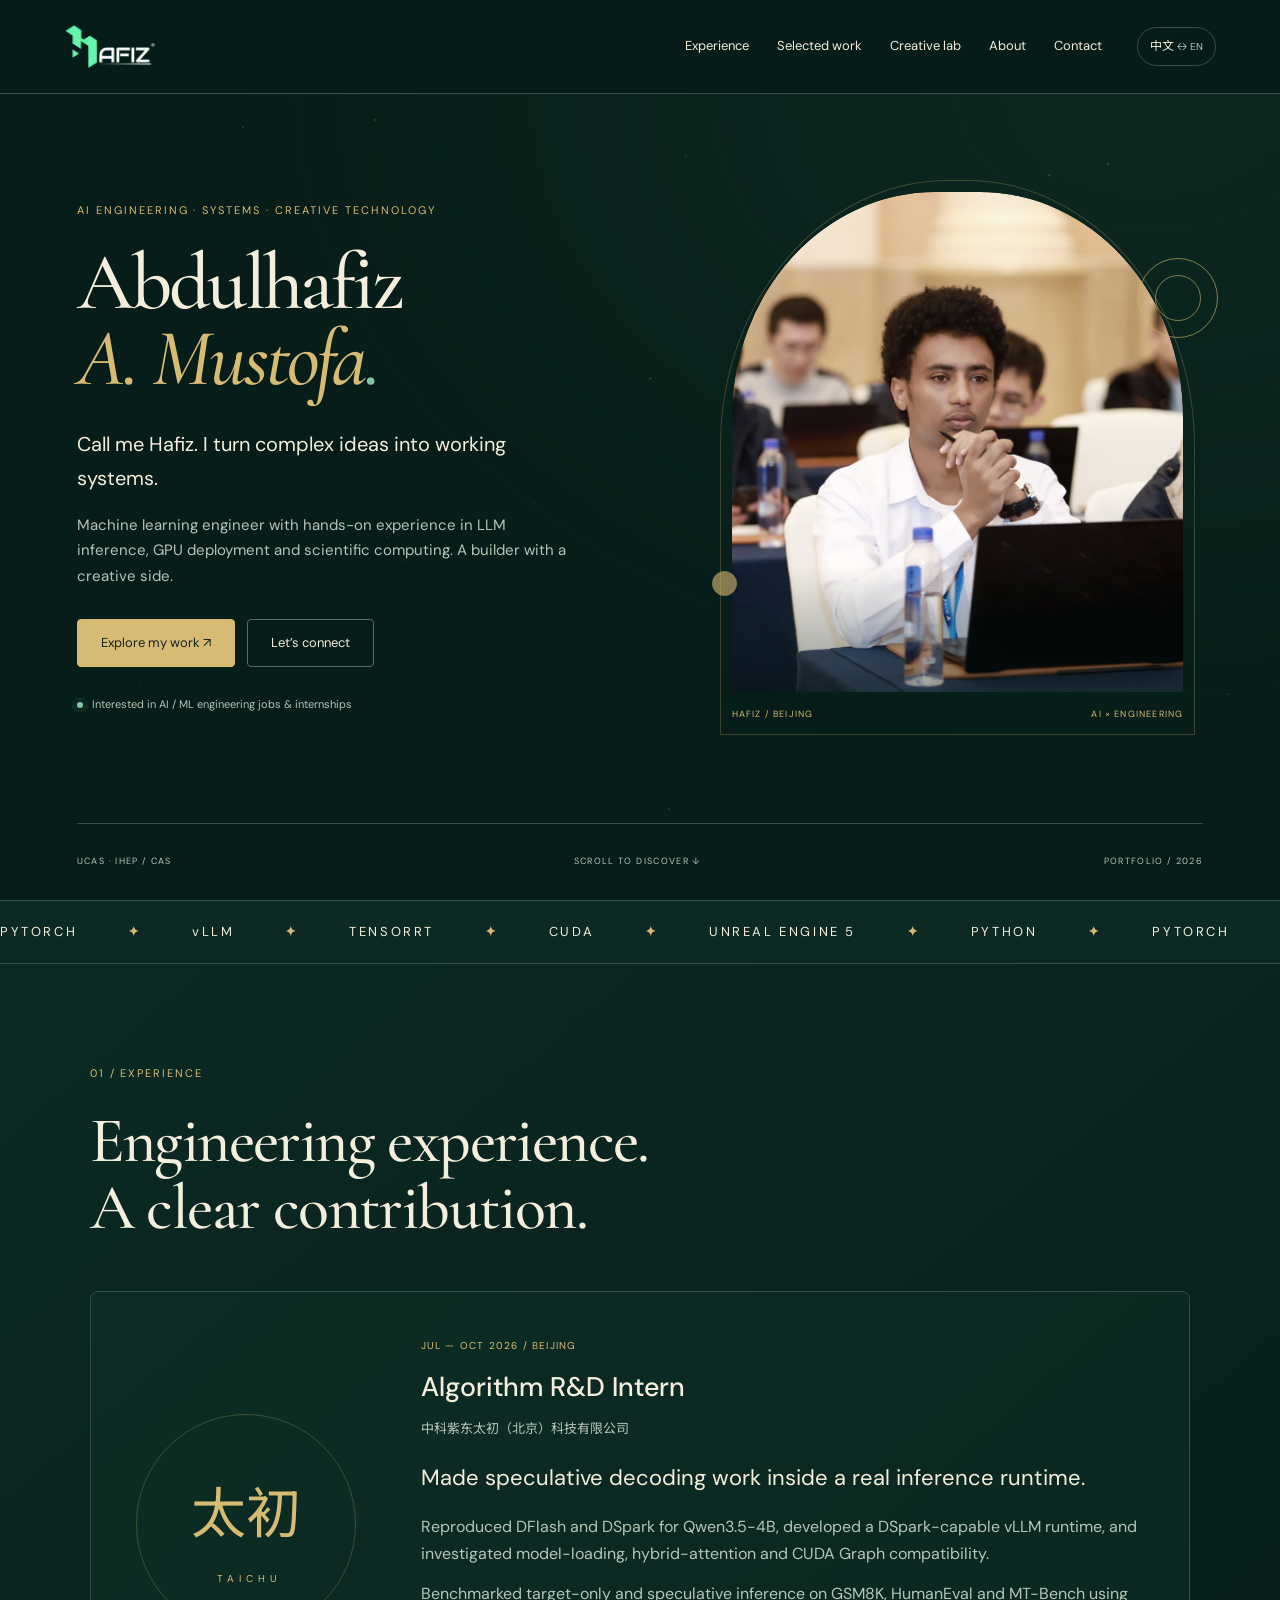
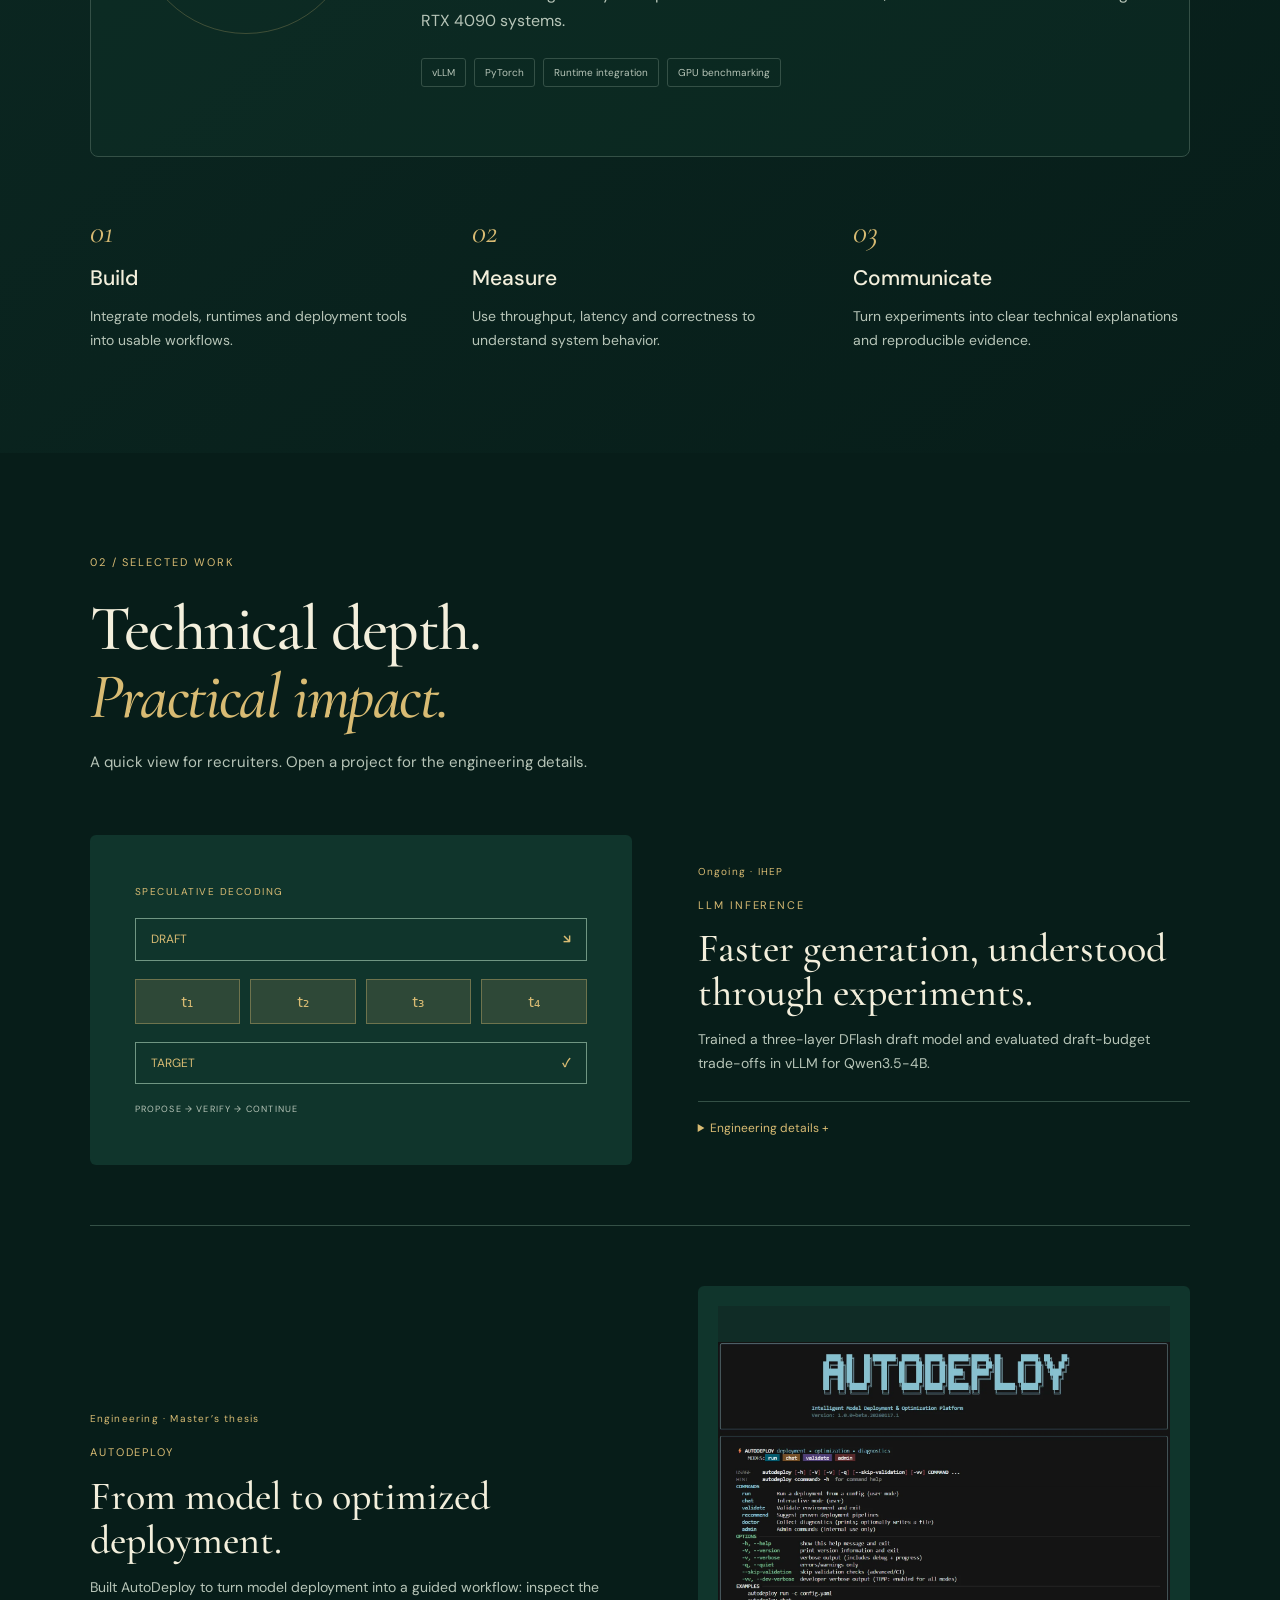
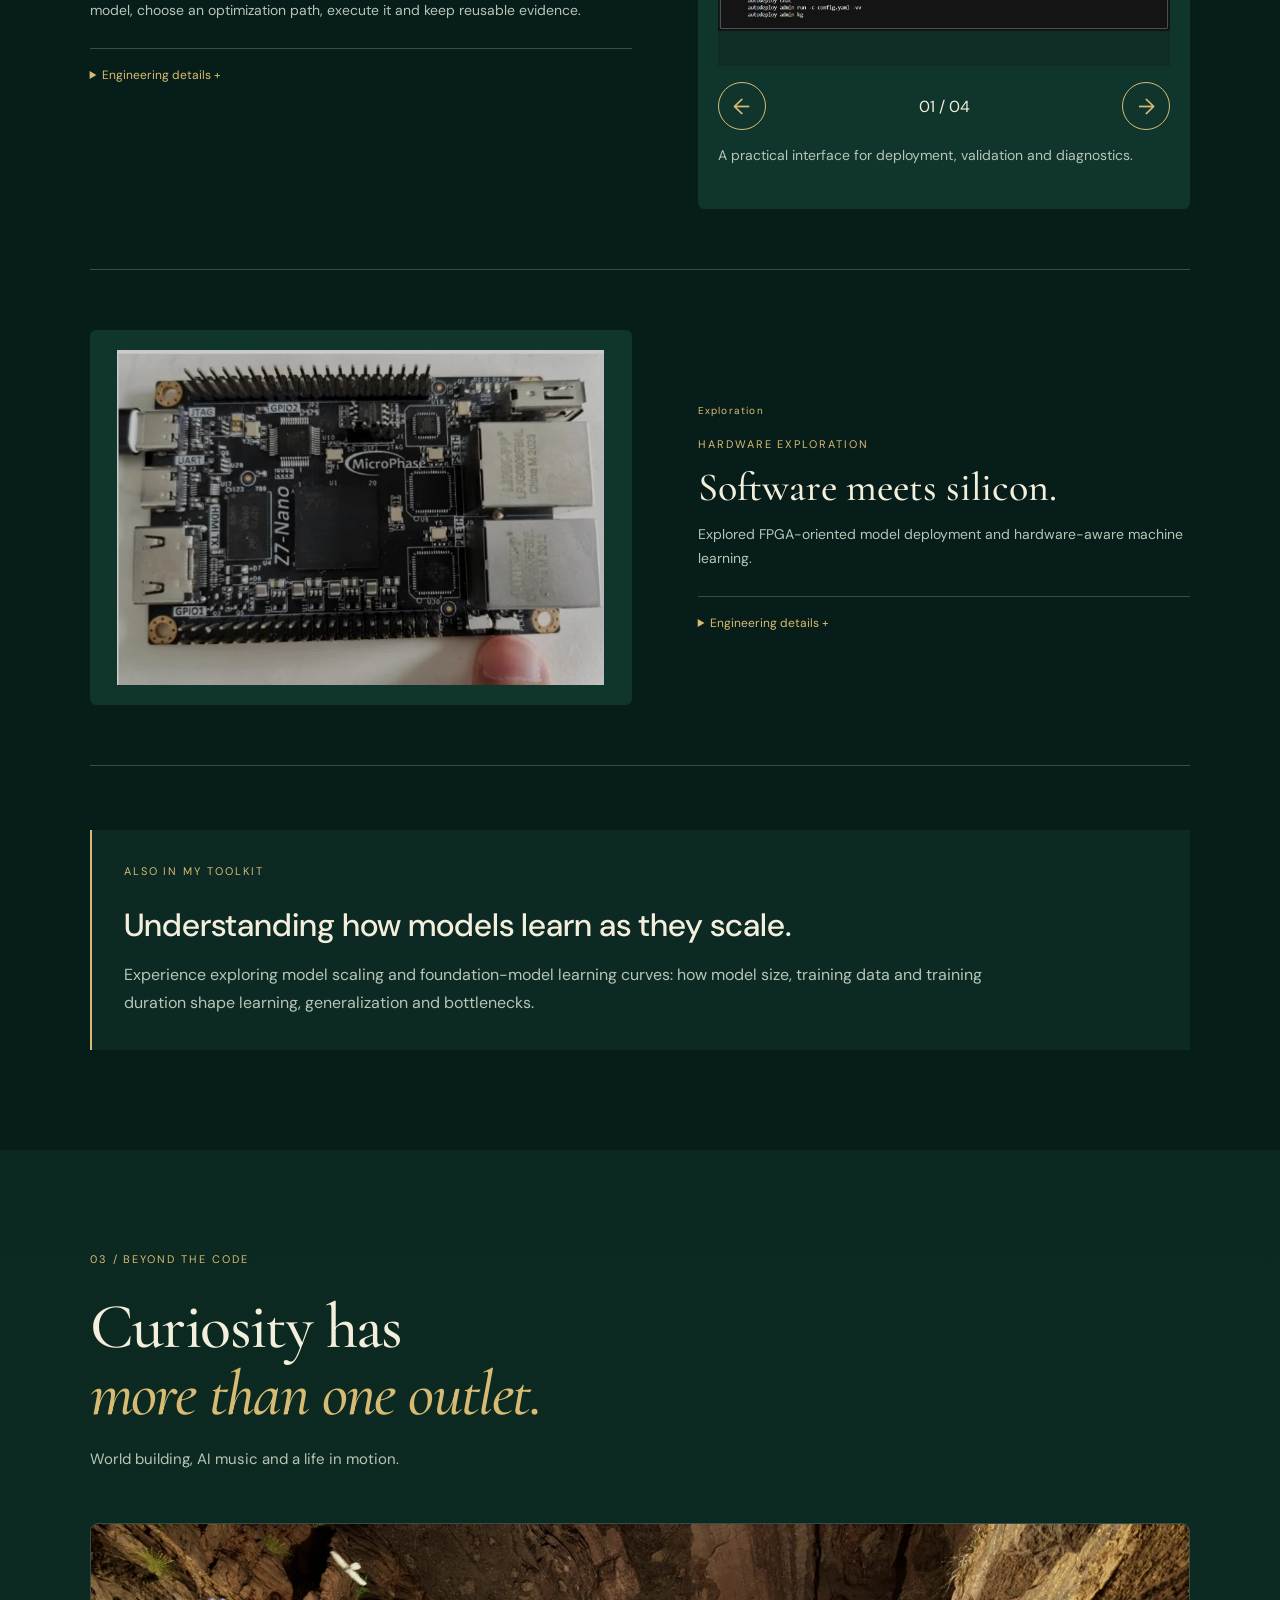
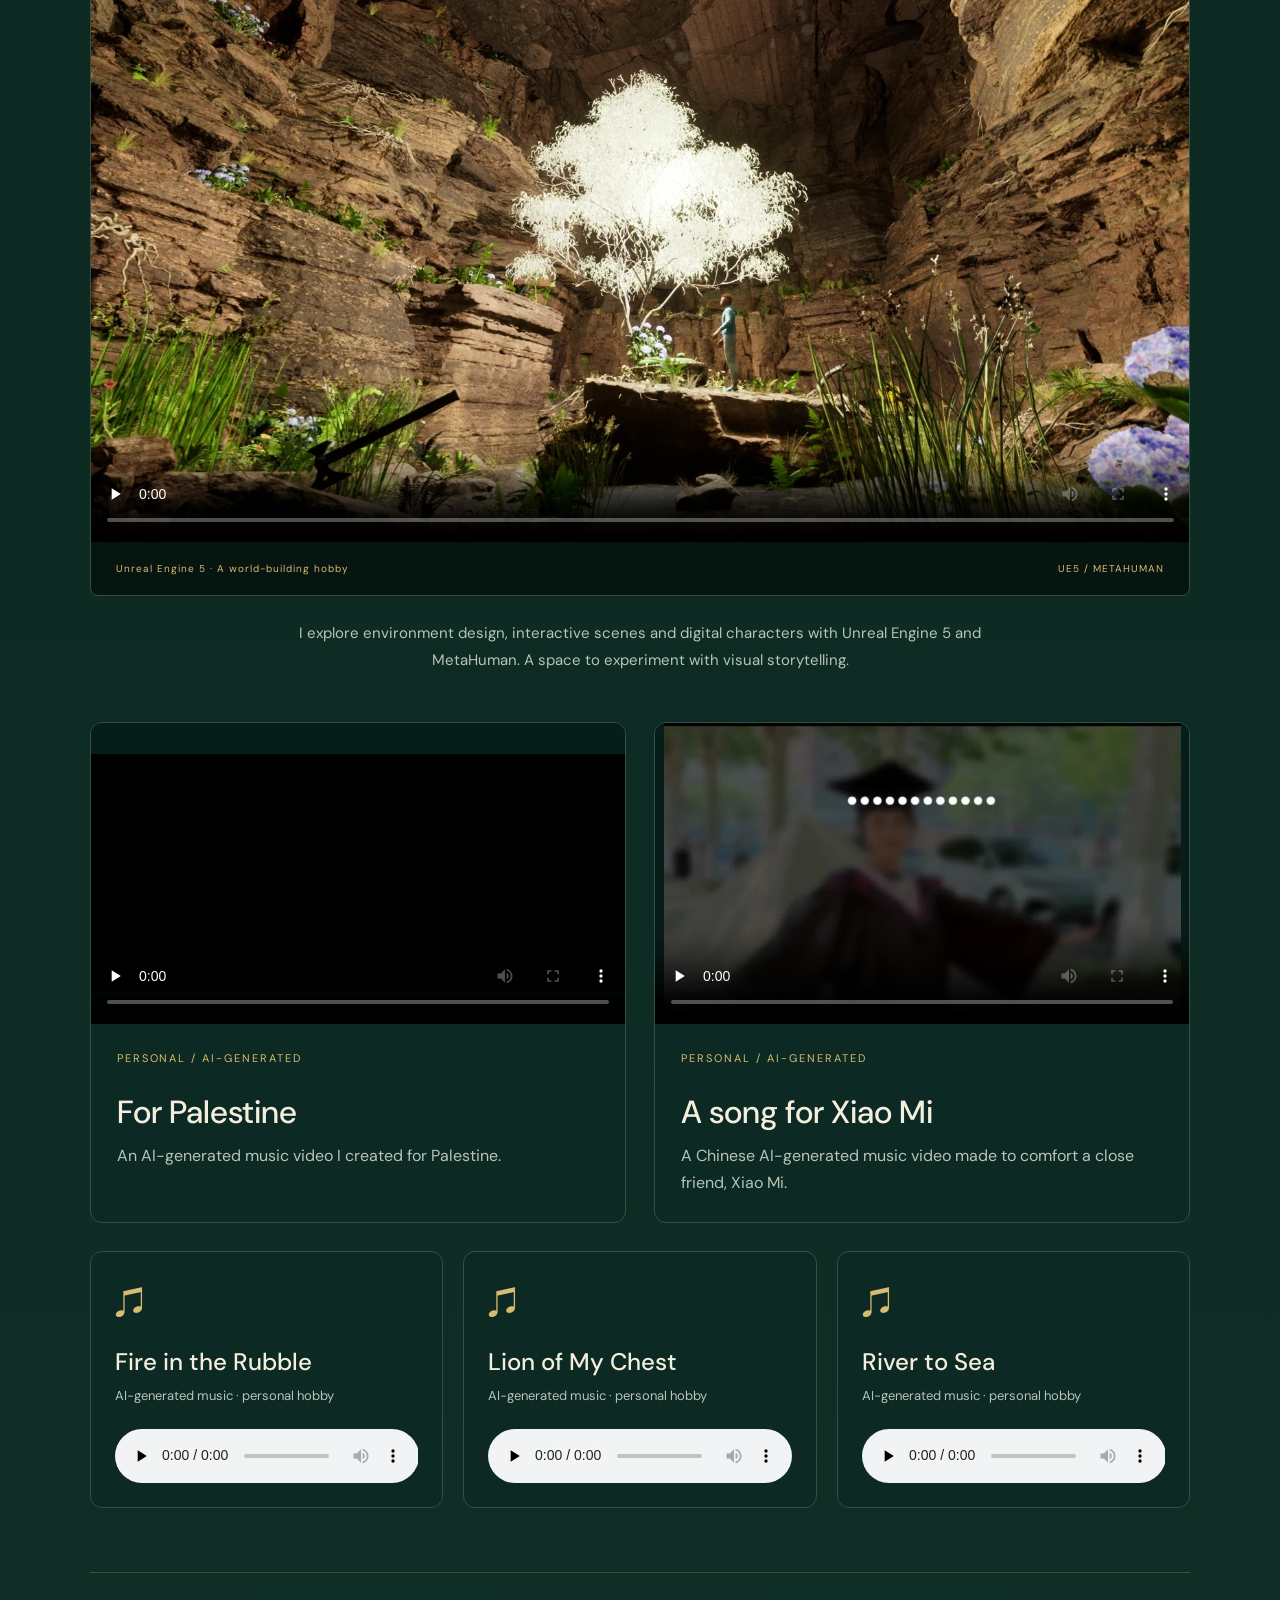
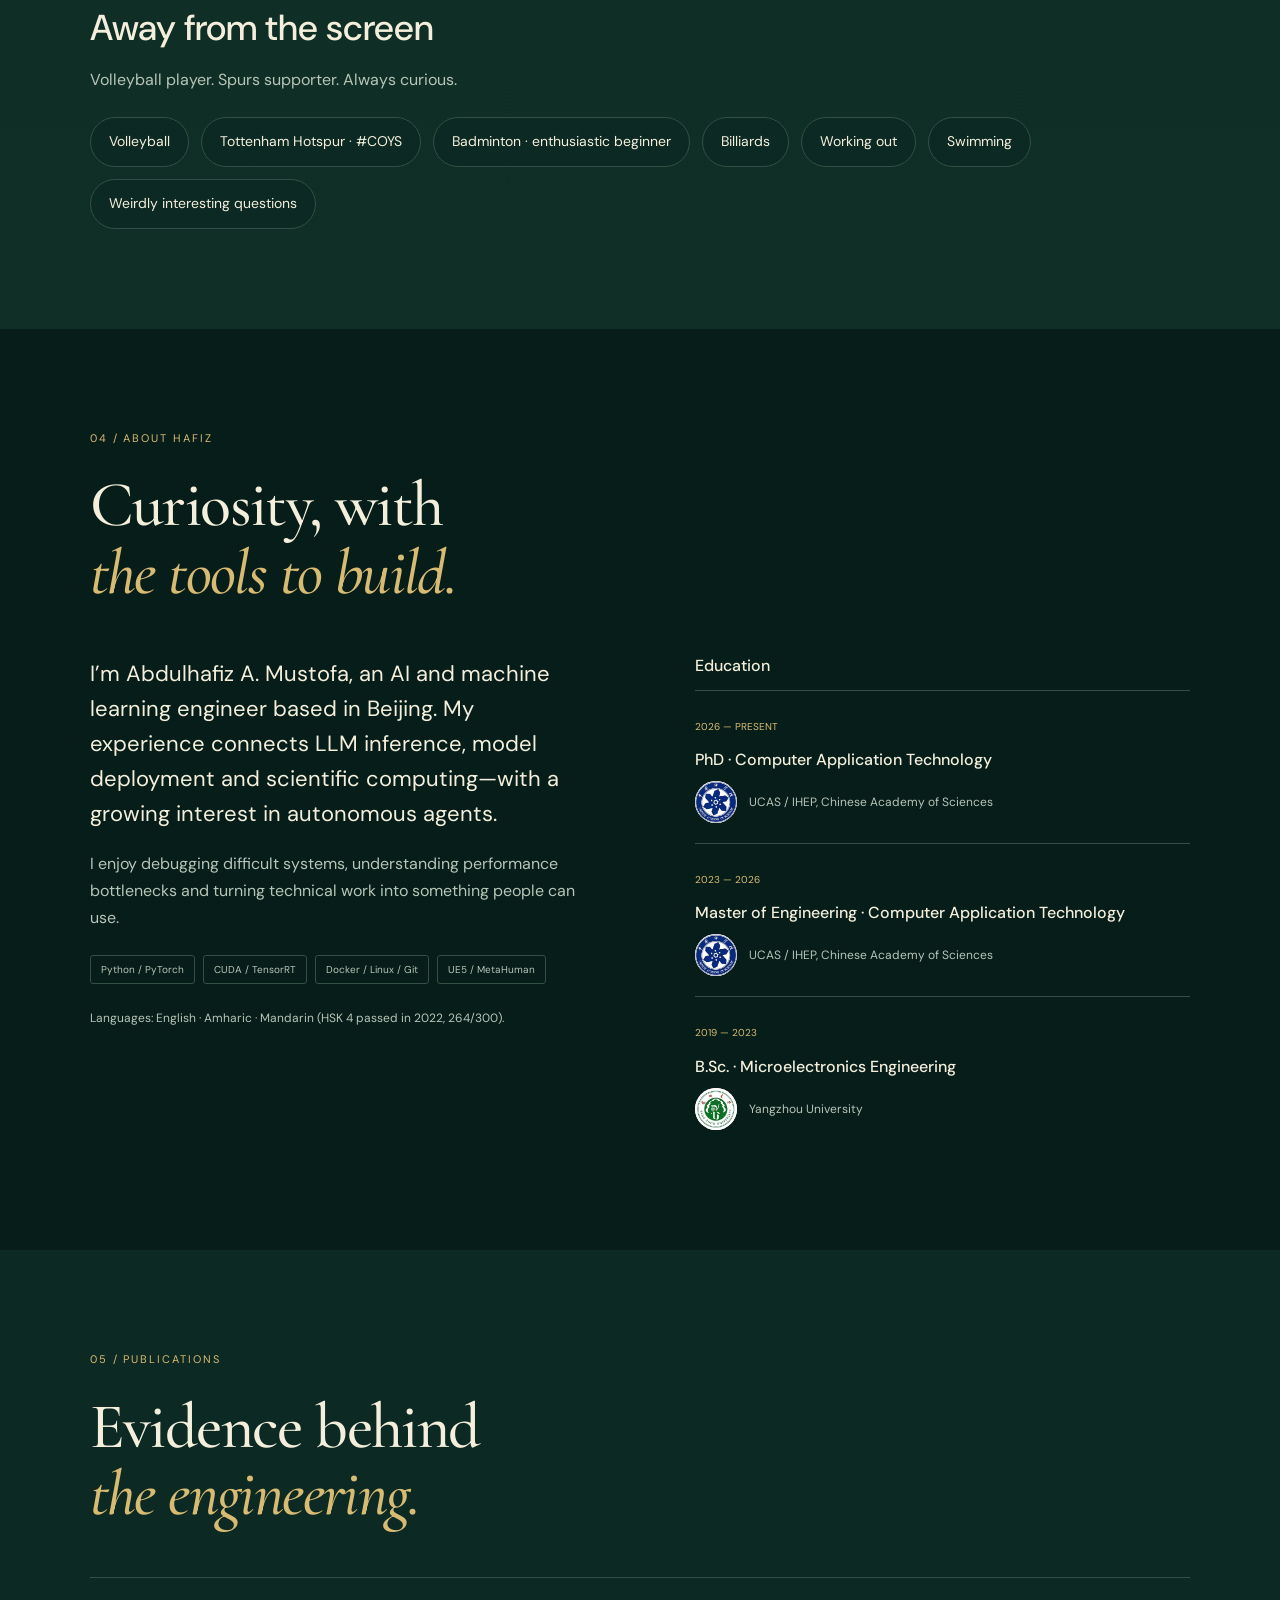
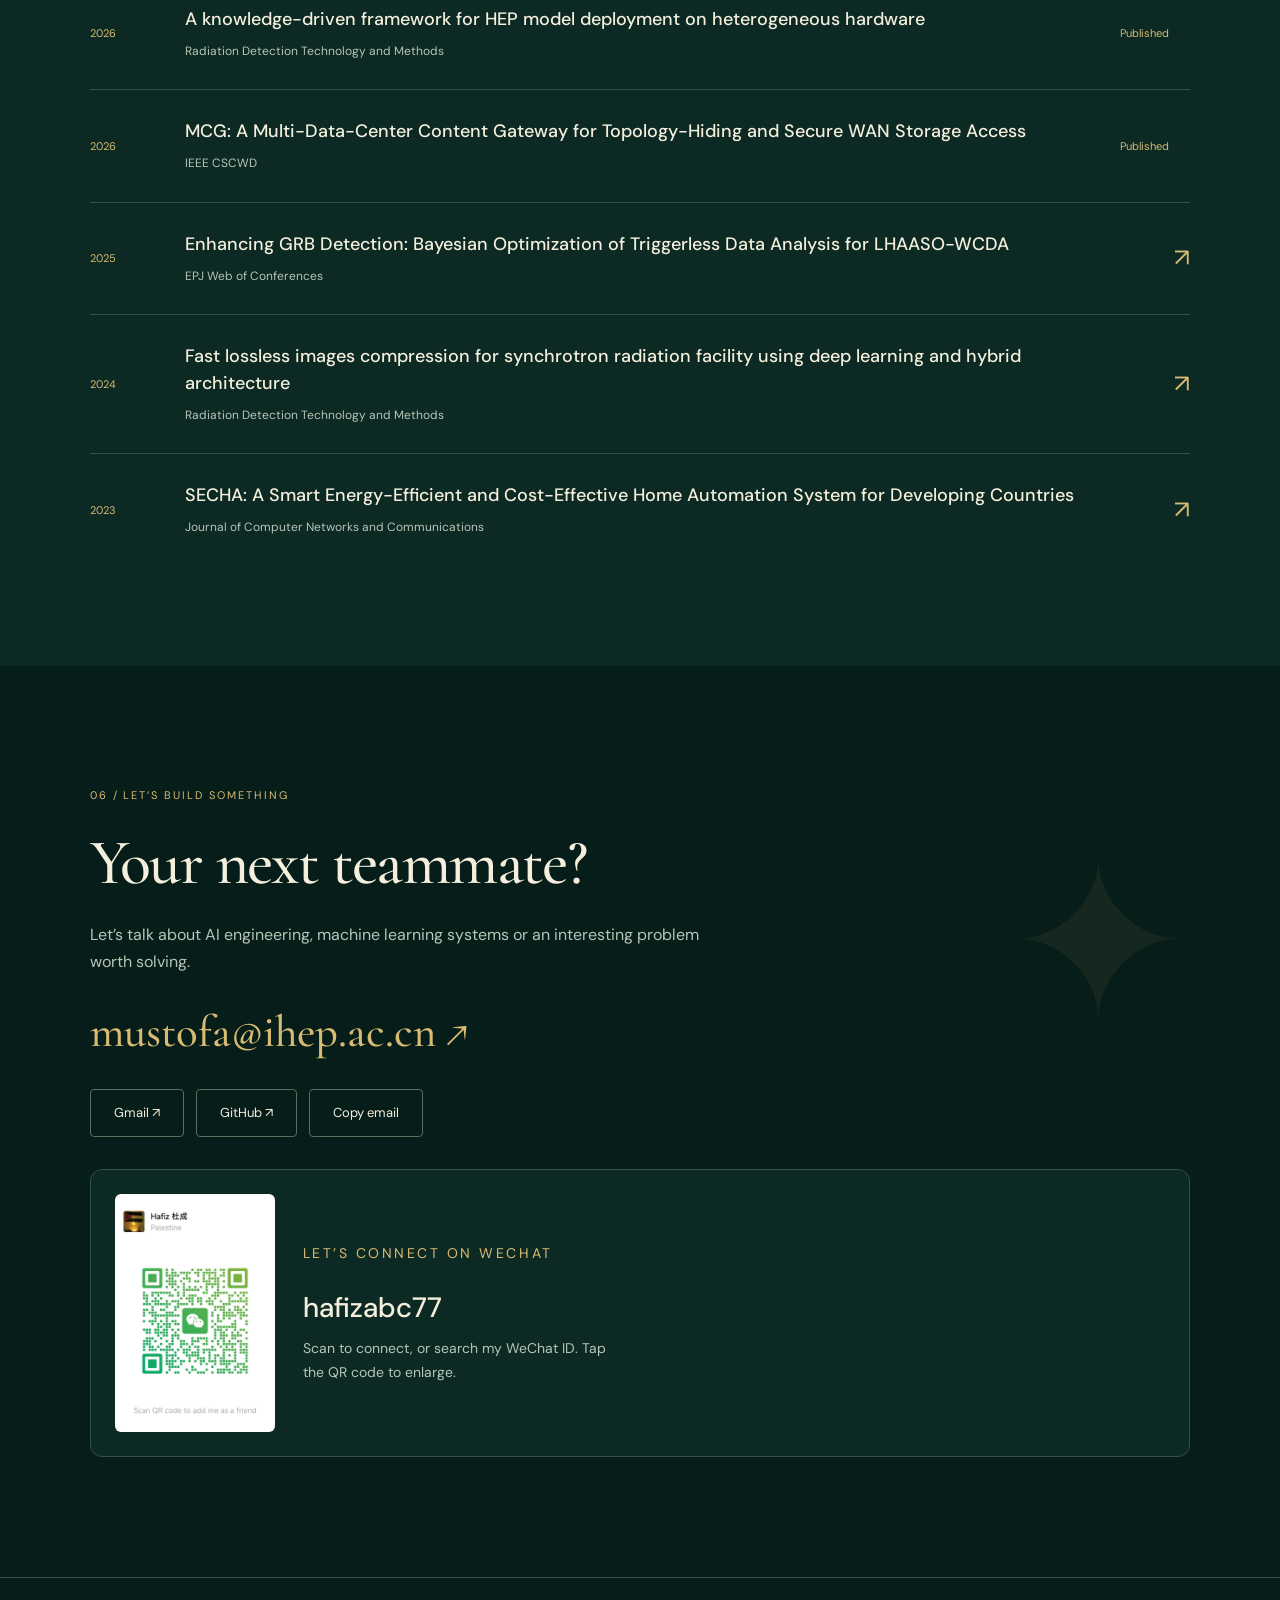
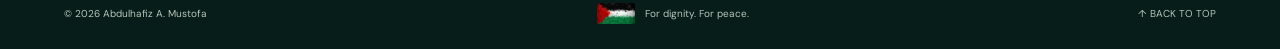
==== index.html @ 593534c8 "Add bilingual hobbies, AI media, WeChat and AutoDeploy gallery" ====
<!doctype html>
<html lang="en">
<head>
<meta charset="utf-8">
<meta name="viewport" content="width=device-width,initial-scale=1">
<title>Hafiz | AI & Machine Learning Engineer</title>
<meta name="description" content="Abdulhafiz A. Mustofa — AI engineering, LLM inference, GPU deployment and real-time 3D. Explore experience, selected work and contact.">
<link rel="icon" href="assets/showcase/logo.webp"><meta property="og:title" content="Hafiz — AI & Machine Learning Engineer"><meta property="og:description" content="LLM inference, GPU deployment and creative technology. Explore engineering experience and selected work."><meta property="og:type" content="website"><meta property="og:image" content="https://hafizabc77.github.io/assets/showcase/portrait.webp"><meta name="theme-color" content="#071d19">
<link rel="canonical" href="https://hafizabc77.github.io/">
<link rel="stylesheet" href="styles.css">
<script src="script.js" defer>
</script>
</head>
<body>
<a class="skip" href="#main">Skip to content</a>
<canvas id="ambient" aria-hidden="true">
</canvas>
<div class="cursor" aria-hidden="true">
</div>
<div class="progress" aria-hidden="true">
</div>
<header>
<a class="brand" href="#home">
<img src="assets/showcase/logo.webp" width="92" height="51" alt="Hafiz">
</a>
<nav aria-label="Main navigation">
<a href="#experience">
<span class="" data-en="Experience" data-zh="经历">Experience</span>
</a>
<a href="#work">
<span class="" data-en="Selected work" data-zh="精选项目">Selected work</span>
</a>
<a href="#creative">
<span class="" data-en="Creative lab" data-zh="创意实验室">Creative lab</span>
</a>
<a href="#about">
<span class="" data-en="About" data-zh="关于">About</span>
</a>
<a href="#contact">
<span class="" data-en="Contact" data-zh="联系">Contact</span>
</a>
</nav>
<button id="language" aria-label="Switch to Chinese">中文 <span>↔ EN</span>
</button>
<button id="menu" aria-label="Open menu" aria-expanded="false">☰</button>
</header>
<main id="main">
<section class="hero" id="home">
<div class="hero-copy">
<p class="eyebrow" data-en="AI ENGINEERING · SYSTEMS · CREATIVE TECHNOLOGY" data-zh="AI 工程 · 系统优化 · 创意技术">AI ENGINEERING · SYSTEMS · CREATIVE TECHNOLOGY</p>
<h1>Abdulhafiz<br>
<i>A. Mustofa<span>.</span>
</i>
</h1>
<p class="hero-line" data-en="Call me Hafiz. I turn complex ideas into working systems." data-zh="叫我 Hafiz。我将复杂想法转化为可运行的系统。">Call me Hafiz. I turn complex ideas into working systems.</p>
<p class="hero-description" data-en="Machine learning engineer with hands-on experience in LLM inference, GPU deployment and scientific computing. A builder with a creative side." data-zh="拥有大语言模型推理、GPU 部署和科学计算实践经验的机器学习工程师，也热爱创意开发。">Machine learning engineer with hands-on experience in LLM inference, GPU deployment and scientific computing. A builder with a creative side.</p>
<div class="actions">
<a class="button primary" href="#work">
<span class="" data-en="Explore my work ↗" data-zh="探索我的项目 ↗">Explore my work ↗</span>
</a>
<a class="button" href="mailto:mustofa@ihep.ac.cn">
<span class="" data-en="Let’s connect" data-zh="联系我">Let’s connect</span>
</a>
</div>
<p class="opportunity">
<span>
</span>
<span class="" data-en="Interested in AI / ML engineering jobs & internships" data-zh="期待 AI / 机器学习工程相关工作与实习机会">Interested in AI / ML engineering jobs & internships</span>
</p>
</div>
<figure class="hero-portrait">
<img src="assets/showcase/portrait.webp" alt="Hafiz attending a technical event" fetchpriority="high" width="1600" height="1066">
<figcaption>
<span>HAFIZ / BEIJING</span>
<span>AI × ENGINEERING</span>
</figcaption>
<div class="orbit orbit-one">
</div>
<div class="orbit orbit-two">
</div>
</figure>
<div class="hero-footer">
<span>UCAS · IHEP / CAS</span>
<a href="#experience">
<span class="" data-en="SCROLL TO DISCOVER ↓" data-zh="向下探索 ↓">SCROLL TO DISCOVER ↓</span>
</a>
<span>PORTFOLIO / 2026</span>
</div>
</section>
<div class="ticker" aria-hidden="true">
<div>PYTORCH <b>✦</b> vLLM <b>✦</b> TENSORRT <b>✦</b> CUDA <b>✦</b> UNREAL ENGINE 5 <b>✦</b> PYTHON <b>✦</b> PYTORCH <b>✦</b> vLLM <b>✦</b> TENSORRT <b>✦</b> CUDA <b>✦</b> UNREAL ENGINE 5</div>
</div>
<section id="experience" class="section experience">
<div class="section-top">
<p class="eyebrow" data-en="01 / EXPERIENCE" data-zh="01 / 实践经历">01 / EXPERIENCE</p>
<h2 class="" data-en="Engineering experience.<br>A clear contribution." data-zh="工程实践。<br>贡献清晰可见。">Engineering experience.<br>A clear contribution.</h2>
</div>
<article class="internship reveal">
<div class="company-mark">太初<span>TAICHU</span>
</div>
<div>
<div class="meta">JUL — OCT 2026 / BEIJING</div>
<h3 class="" data-en="Algorithm R&D Intern" data-zh="算法研发实习生">Algorithm R&D Intern</h3>
<p class="company">中科紫东太初（北京）科技有限公司</p>
<p class="large" data-en="Made speculative decoding work inside a real inference runtime." data-zh="让推测解码在实际推理运行时中运行。">Made speculative decoding work inside a real inference runtime.</p>
<p class="" data-en="Reproduced DFlash and DSpark for Qwen3.5-4B, developed a DSpark-capable vLLM runtime, and investigated model-loading, hybrid-attention and CUDA Graph compatibility." data-zh="复现 Qwen3.5-4B 的 DFlash 与 DSpark，开发支持 DSpark 的 vLLM 运行时，并排查模型加载、混合注意力及 CUDA Graph 兼容性问题。">Reproduced DFlash and DSpark for Qwen3.5-4B, developed a DSpark-capable vLLM runtime, and investigated model-loading, hybrid-attention and CUDA Graph compatibility.</p>
<p class="" data-en="Benchmarked target-only and speculative inference on GSM8K, HumanEval and MT-Bench using RTX 4090 systems." data-zh="使用 RTX 4090 系统，在 GSM8K、HumanEval 和 MT-Bench 上对比常规推理与推测推理。">Benchmarked target-only and speculative inference on GSM8K, HumanEval and MT-Bench using RTX 4090 systems.</p>
<div class="tags">
<span>vLLM</span>
<span>PyTorch</span>
<span>Runtime integration</span>
<span>GPU benchmarking</span>
</div>
</div>
</article>
<div class="value-grid">
<article class="reveal">
<span class="number">01</span>
<h3 class="" data-en="Build" data-zh="构建">Build</h3>
<p class="" data-en="Integrate models, runtimes and deployment tools into usable workflows." data-zh="将模型、运行时与部署工具整合为可用工作流。">Integrate models, runtimes and deployment tools into usable workflows.</p>
</article>
<article class="reveal">
<span class="number">02</span>
<h3 class="" data-en="Measure" data-zh="评估">Measure</h3>
<p class="" data-en="Use throughput, latency and correctness to understand system behavior." data-zh="通过吞吐量、延迟与正确性分析系统行为。">Use throughput, latency and correctness to understand system behavior.</p>
</article>
<article class="reveal">
<span class="number">03</span>
<h3 class="" data-en="Communicate" data-zh="沟通">Communicate</h3>
<p class="" data-en="Turn experiments into clear technical explanations and reproducible evidence." data-zh="将实验转化为清晰的技术说明与可复现证据。">Turn experiments into clear technical explanations and reproducible evidence.</p>
</article>
</div>
</section>
<section id="work" class="section work">
<div class="section-top">
<p class="eyebrow" data-en="02 / SELECTED WORK" data-zh="02 / 精选项目">02 / SELECTED WORK</p>
<h2 class="" data-en="Technical depth.<br>
<i>Practical impact.</i>" data-zh="技术深度。<br>
<i>实际价值。</i>">Technical depth.<br>
<i>Practical impact.</i>
</h2>
<p class="" data-en="A quick view for recruiters. Open a project for the engineering details." data-zh="为招聘者提供快速概览，展开项目可查看工程细节。">A quick view for recruiters. Open a project for the engineering details.</p>
</div>
<article class="project reveal">
<div class="project-visual">
<div class="inference-art" aria-label="Conceptual speculative decoding animation">
<span class="visual-label">SPECULATIVE DECODING</span>
<div class="model">DRAFT <b>↘</b>
</div>
<div class="token-row">
<span>t₁</span>
<span>t₂</span>
<span>t₃</span>
<span>t₄</span>
</div>
<div class="model target">TARGET <b>✓</b>
</div>
<small>PROPOSE → VERIFY → CONTINUE</small>
</div>
</div>
<div class="project-copy">
<div class="meta">
<span class="" data-en="Ongoing · IHEP" data-zh="进行中 · 高能所">Ongoing · IHEP</span>
</div>
<p class="eyebrow" data-en="LLM inference" data-zh="大语言模型推理">LLM inference</p>
<h3 class="" data-en="Faster generation, understood through experiments." data-zh="以实验理解更快的文本生成。">Faster generation, understood through experiments.</h3>
<p class="" data-en="Trained a three-layer DFlash draft model and evaluated draft-budget trade-offs in vLLM for Qwen3.5-4B." data-zh="训练三层 DFlash 草稿模型，基于 vLLM 评估 Qwen3.5-4B 的草稿预算权衡。">Trained a three-layer DFlash draft model and evaluated draft-budget trade-offs in vLLM for Qwen3.5-4B.</p>
<details>
<summary>
<span class="" data-en="Engineering details +" data-zh="工程细节 +">Engineering details +</span>
</summary>
<p class="" data-en="Draft acceptance, scheduler behavior, latency, throughput and answer correctness. Subsequent IHEP experiments use RTX 5090 hardware, separate from the internship. Manuscript in preparation for CSCWD 2027; no acceptance claimed." data-zh="研究接受率、调度行为、延迟、吞吐量和回答正确性。后续高能所实验使用 RTX 5090，与实习工作区分。论文正在准备，目标 CSCWD 2027。">Draft acceptance, scheduler behavior, latency, throughput and answer correctness. Subsequent IHEP experiments use RTX 5090 hardware, separate from the internship. Manuscript in preparation for CSCWD 2027; no acceptance claimed.</p>
</details>
</div>
</article>
<article class="project reveal">
<div class="project-visual">
<div class="gallery" aria-roledescription="carousel" aria-label="AutoDeploy gallery"><img id="autodeploy-slide" src="assets/showcase/autodeploy-cli.webp" loading="lazy" alt="AutoDeploy command-line interface" width="1400" height="900"><div class="gallery-controls"><button type="button" id="gallery-prev" aria-label="Previous AutoDeploy figure">←</button><span id="gallery-count" aria-live="polite">01 / 04</span><button type="button" id="gallery-next" aria-label="Next AutoDeploy figure">→</button></div><p class="gallery-caption" data-en="A practical interface for deployment, validation and diagnostics." data-zh="通过实用的命令行界面完成部署、验证与诊断。">A practical interface for deployment, validation and diagnostics.</p></div>
</div>
<div class="project-copy">
<div class="meta">
<span class="" data-en="Engineering · Master’s thesis" data-zh="工程项目 · 硕士论文">Engineering · Master’s thesis</span>
</div>
<p class="eyebrow" data-en="AutoDeploy" data-zh="AutoDeploy 智能部署">AutoDeploy</p>
<h3 class="" data-en="From model to optimized deployment." data-zh="从模型到优化部署。">From model to optimized deployment.</h3>
<p class="" data-en="Built AutoDeploy to turn model deployment into a guided workflow: inspect the model, choose an optimization path, execute it and keep reusable evidence." data-zh="构建 AutoDeploy，将模型部署整合为清晰的工作流：分析模型、选择优化方案、执行部署，并保存可复用的过程记录。">Built AutoDeploy to turn model deployment into a guided workflow: inspect the model, choose an optimization path, execute it and keep reusable evidence.</p>
<details>
<summary>
<span class="" data-en="Engineering details +" data-zh="工程细节 +">Engineering details +</span>
</summary>
<p class="" data-en="ParT TensorRT FP16: 0.972 ms, approximately 10.4× eager baseline speed. ParticleNet TensorRT FP32: 0.456 ms, approximately 6.6×. NVIDIA V100, batch size 1, configuration-specific. ParticleNet FP16 showed an accuracy trade-off. CPU ParT reference: 15.7 ms." data-zh="ParT TensorRT FP16：0.972 ms，约为 eager 基线的 10.4 倍速度；ParticleNet TensorRT FP32：0.456 ms，约 6.6 倍。NVIDIA V100，批量为 1，仅对应特定配置。ParticleNet FP16 存在精度权衡。CPU ParT 参考延迟：15.7 ms。">ParT TensorRT FP16: 0.972 ms, approximately 10.4× eager baseline speed. ParticleNet TensorRT FP32: 0.456 ms, approximately 6.6×. NVIDIA V100, batch size 1, configuration-specific. ParticleNet FP16 showed an accuracy trade-off. CPU ParT reference: 15.7 ms.</p>
</details>
</div>
</article>
<article class="project reveal">
<div class="project-visual">
<img src="assets/showcase/hardware.webp" loading="lazy" alt="Hardware exploration project visual" width="1200" height="700">
</div>
<div class="project-copy">
<div class="meta">
<span class="" data-en="Exploration" data-zh="探索项目">Exploration</span>
</div>
<p class="eyebrow" data-en="Hardware exploration" data-zh="硬件探索">Hardware exploration</p>
<h3 class="" data-en="Software meets silicon." data-zh="软件与芯片的交汇。">Software meets silicon.</h3>
<p class="" data-en="Explored FPGA-oriented model deployment and hardware-aware machine learning." data-zh="探索面向 FPGA 的模型部署与硬件感知机器学习。">Explored FPGA-oriented model deployment and hardware-aware machine learning.</p>
<details>
<summary>
<span class="" data-en="Engineering details +" data-zh="工程细节 +">Engineering details +</span>
</summary>
<p class="" data-en="Work spans model representation, deployment constraints and heterogeneous hardware. Hardware exploration is presented separately from the verified GPU benchmark results." data-zh="涉及模型表示、部署约束与异构硬件。硬件探索与已验证的 GPU 性能结果分开展示。">Work spans model representation, deployment constraints and heterogeneous hardware. Hardware exploration is presented separately from the verified GPU benchmark results.</p>
</details>
</div>
</article>
<article class="scaling-note reveal"><p class="eyebrow" data-en="ALSO IN MY TOOLKIT" data-zh="我的另一项实践">ALSO IN MY TOOLKIT</p><h3 class="" data-en="Understanding how models learn as they scale." data-zh="理解模型规模与学习过程。">Understanding how models learn as they scale.</h3><p class="" data-en="Experience exploring model scaling and foundation-model learning curves: how model size, training data and training duration shape learning, generalization and bottlenecks." data-zh="探索模型扩展与基础模型学习曲线，研究模型规模、训练数据和训练时长如何影响学习、泛化能力与性能瓶颈。">Experience exploring model scaling and foundation-model learning curves: how model size, training data and training duration shape learning, generalization and bottlenecks.</p></article></section>
<section id="creative" class="section creative"><div class="section-top"><p class="eyebrow" data-en="03 / BEYOND THE CODE" data-zh="03 / 代码之外">03 / BEYOND THE CODE</p><h2 class="" data-en="Curiosity has&lt;br&gt;&lt;i&gt;more than one outlet.&lt;/i&gt;" data-zh="好奇心，&lt;br&gt;&lt;i&gt;不止一种表达。&lt;/i&gt;">Curiosity has<br><i>more than one outlet.</i></h2><p class="" data-en="World building, AI music and a life in motion." data-zh="虚拟世界、AI 音乐与运动中的生活。">World building, AI music and a life in motion.</p></div><div class="cinema reveal"><video controls playsinline preload="none" poster="assets/showcase/environment.webp" aria-label="Unreal Engine hobby showreel"><source src="assets/showcase/unreal-showreel.mp4" type="video/mp4"></video><div class="cinema-caption"><span class="" data-en="Unreal Engine 5 · A world-building hobby" data-zh="Unreal Engine 5 · 虚拟世界创作爱好">Unreal Engine 5 · A world-building hobby</span><span>UE5 / METAHUMAN</span></div></div><p class="creative-description" data-en="I explore environment design, interactive scenes and digital characters with Unreal Engine 5 and MetaHuman. A space to experiment with visual storytelling." data-zh="我用 Unreal Engine 5 和 MetaHuman 探索场景设计、交互场景与数字角色，尝试用视觉讲述故事。">I explore environment design, interactive scenes and digital characters with Unreal Engine 5 and MetaHuman. A space to experiment with visual storytelling.</p><div class="media-grid"><article class="media-card reveal"><video controls playsinline preload="none" poster="assets/showcase/palestine.webp" aria-label="For Palestine"><source src="assets/showcase/palestine.mp4" type="video/mp4"></video><div><p class="eyebrow" data-en="PERSONAL / AI-GENERATED" data-zh="个人创作 / AI 生成">PERSONAL / AI-GENERATED</p><h3 class="" data-en="For Palestine" data-zh="献给巴勒斯坦">For Palestine</h3><p class="" data-en="An AI-generated music video I created for Palestine." data-zh="我为巴勒斯坦创作的全 AI 生成音乐视频。">An AI-generated music video I created for Palestine.</p></div></article><article class="media-card reveal"><video controls playsinline preload="none" poster="assets/showcase/xiao-mi.webp" aria-label="A song for Xiao Mi"><source src="assets/showcase/xiao-mi.mp4" type="video/mp4"></video><div><p class="eyebrow" data-en="PERSONAL / AI-GENERATED" data-zh="个人创作 / AI 生成">PERSONAL / AI-GENERATED</p><h3 class="" data-en="A song for Xiao Mi" data-zh="送给小米的一首歌">A song for Xiao Mi</h3><p class="" data-en="A Chinese AI-generated music video made to comfort a close friend, Xiao Mi." data-zh="为安慰好朋友小米（Mi Wen Ge）而创作的中文 AI 生成音乐视频。">A Chinese AI-generated music video made to comfort a close friend, Xiao Mi.</p></div></article></div><div class="audio-grid"><article class="audio-card"><span class="audio-mark" aria-hidden="true">♫</span><h3>Fire in the Rubble</h3><p class="" data-en="AI-generated music · personal hobby" data-zh="AI 生成音乐 · 个人爱好">AI-generated music · personal hobby</p><audio controls preload="none" aria-label="Fire in the Rubble"><source src="assets/showcase/fire-in-the-rubble.mp3" type="audio/mpeg"></audio></article><article class="audio-card"><span class="audio-mark" aria-hidden="true">♫</span><h3>Lion of My Chest</h3><p class="" data-en="AI-generated music · personal hobby" data-zh="AI 生成音乐 · 个人爱好">AI-generated music · personal hobby</p><audio controls preload="none" aria-label="Lion of My Chest"><source src="assets/showcase/lion-of-my-chest.mp3" type="audio/mpeg"></audio></article><article class="audio-card"><span class="audio-mark" aria-hidden="true">♫</span><h3>River to Sea</h3><p class="" data-en="AI-generated music · personal hobby" data-zh="AI 生成音乐 · 个人爱好">AI-generated music · personal hobby</p><audio controls preload="none" aria-label="River to Sea"><source src="assets/showcase/river-to-sea.mp3" type="audio/mpeg"></audio></article></div><div class="off-screen reveal"><h3 class="" data-en="Away from the screen" data-zh="屏幕之外">Away from the screen</h3><p class="" data-en="Volleyball player. Spurs supporter. Always curious." data-zh="喜欢打排球，支持热刺，也始终保持好奇。">Volleyball player. Spurs supporter. Always curious.</p><div class="hobby-chips"><span class="" data-en="Volleyball" data-zh="排球">Volleyball</span><span class="" data-en="Tottenham Hotspur · #COYS" data-zh="托特纳姆热刺 · #COYS">Tottenham Hotspur · #COYS</span><span class="" data-en="Badminton · enthusiastic beginner" data-zh="羽毛球 · 热情的新手">Badminton · enthusiastic beginner</span><span class="" data-en="Billiards" data-zh="台球">Billiards</span><span class="" data-en="Working out" data-zh="健身">Working out</span><span class="" data-en="Swimming" data-zh="游泳">Swimming</span><span class="" data-en="Weirdly interesting questions" data-zh="奇奇怪怪又有趣的问题">Weirdly interesting questions</span></div></div></section>
<section id="about" class="section about">
<div class="section-top">
<p class="eyebrow" data-en="04 / ABOUT HAFIZ" data-zh="04 / 关于 HAFIZ">04 / ABOUT HAFIZ</p>
<h2 class="" data-en="Curiosity, with<br>
<i>the tools to build.</i>" data-zh="保持好奇。<br>
<i>也具备实现能力。</i>">Curiosity, with<br>
<i>the tools to build.</i>
</h2>
</div>
<div class="about-layout">
<div>
<p class="large" data-en="I’m Abdulhafiz A. Mustofa, an AI and machine learning engineer based in Beijing. My experience connects LLM inference, model deployment and scientific computing—with a growing interest in autonomous agents." data-zh="我是 Abdulhafiz A. Mustofa，一名在北京的 AI 与机器学习工程师。我的经历涵盖大语言模型推理、模型部署和科学计算，也关注自主智能体。">I’m Abdulhafiz A. Mustofa, an AI and machine learning engineer based in Beijing. My experience connects LLM inference, model deployment and scientific computing—with a growing interest in autonomous agents.</p>
<p class="" data-en="I enjoy debugging difficult systems, understanding performance bottlenecks and turning technical work into something people can use." data-zh="我喜欢调试复杂系统、理解性能瓶颈，并将技术成果转化为可用工具。">I enjoy debugging difficult systems, understanding performance bottlenecks and turning technical work into something people can use.</p>
<div class="tags">
<span>Python / PyTorch</span>
<span>CUDA / TensorRT</span>
<span>Docker / Linux / Git</span>
<span>UE5 / MetaHuman</span>
</div>
<p class="" data-en="Languages: English · Amharic · Mandarin (HSK 4 passed in 2022, 264/300)." data-zh="语言：英语 · 阿姆哈拉语 · 中文（2022 年通过 HSK 四级，264/300）。">Languages: English · Amharic · Mandarin (HSK 4 passed in 2022, 264/300).</p>
</div>
<div class="education">
<h3 class="" data-en="Education" data-zh="教育背景">Education</h3>
<article>
<span>2026 — PRESENT</span>
<h4 class="" data-en="PhD · Computer Application Technology" data-zh="博士在读 · 计算机应用技术">PhD · Computer Application Technology</h4>
<p class="institution"><img src="assets/showcase/cas.webp" alt="Chinese Academy of Sciences emblem" width="42" height="42">UCAS / IHEP, Chinese Academy of Sciences</p>
</article>
<article>
<span>2023 — 2026</span>
<h4 class="" data-en="Master of Engineering · Computer Application Technology" data-zh="工学硕士 · 计算机应用技术">Master of Engineering · Computer Application Technology</h4>
<p class="institution"><img src="assets/showcase/cas.webp" alt="Chinese Academy of Sciences emblem" width="42" height="42">UCAS / IHEP, Chinese Academy of Sciences</p>
</article>
<article>
<span>2019 — 2023</span>
<h4 class="" data-en="B.Sc. · Microelectronics Engineering" data-zh="理学学士 · 微电子工程">B.Sc. · Microelectronics Engineering</h4>
<p class="institution"><img src="assets/showcase/yangzhou.webp" alt="Yangzhou University emblem" width="42" height="42">Yangzhou University</p>
</article>
</div>
</div>
</section>
<section class="section publications" id="publications">
<div class="section-top">
<p class="eyebrow" data-en="05 / PUBLICATIONS" data-zh="05 / 论文发表">05 / PUBLICATIONS</p>
<h2 class="" data-en="Evidence behind<br>
<i>the engineering.</i>" data-zh="工程实践背后的<br>
<i>成果积累。</i>">Evidence behind<br>
<i>the engineering.</i>
</h2>
</div>
<article class="paper reveal">
<span>2026</span>
<div>
<h3>A knowledge-driven framework for HEP model deployment on heterogeneous hardware</h3>
<p>Radiation Detection Technology and Methods</p>
</div>
<span class="" data-en="Published" data-zh="已发表">Published</span>
</article>
<article class="paper reveal">
<span>2026</span>
<div>
<h3>MCG: A Multi-Data-Center Content Gateway for Topology-Hiding and Secure WAN Storage Access</h3>
<p>IEEE CSCWD</p>
</div>
<span class="" data-en="Published" data-zh="已发表">Published</span>
</article>
<article class="paper reveal">
<span>2025</span>
<div>
<h3>Enhancing GRB Detection: Bayesian Optimization of Triggerless Data Analysis for LHAASO-WCDA</h3>
<p>EPJ Web of Conferences</p>
</div>
<a href="https://doi.org/10.1051/epjconf/202533701330" aria-label="Read Enhancing GRB Detection: Bayesian Optimization of Triggerless Data Analysis for LHAASO-WCDA">↗</a>
</article>
<article class="paper reveal">
<span>2024</span>
<div>
<h3>Fast lossless images compression for synchrotron radiation facility using deep learning and hybrid architecture</h3>
<p>Radiation Detection Technology and Methods</p>
</div>
<a href="https://doi.org/10.1007/s41605-024-00490-9" aria-label="Read Fast lossless images compression for synchrotron radiation facility using deep learning and hybrid architecture">↗</a>
</article>
<article class="paper reveal">
<span>2023</span>
<div>
<h3>SECHA: A Smart Energy-Efficient and Cost-Effective Home Automation System for Developing Countries</h3>
<p>Journal of Computer Networks and Communications</p>
</div>
<a href="https://doi.org/10.1155/2023/8571506" aria-label="Read SECHA: A Smart Energy-Efficient and Cost-Effective Home Automation System for Developing Countries">↗</a>
</article>
</section>
<section class="section contact" id="contact">
<p class="eyebrow" data-en="06 / LET’S BUILD SOMETHING" data-zh="06 / 期待一起创造">06 / LET’S BUILD SOMETHING</p>
<h2 class="" data-en="Your next teammate?" data-zh="期待成为你的新队友。">Your next teammate?</h2>
<p class="" data-en="Let’s talk about AI engineering, machine learning systems or an interesting problem worth solving." data-zh="欢迎聊聊 AI 工程、机器学习系统，或任何值得解决的有趣问题。">Let’s talk about AI engineering, machine learning systems or an interesting problem worth solving.</p>
<a class="email" href="mailto:mustofa@ihep.ac.cn">mustofa@ihep.ac.cn ↗</a>
<div class="actions">
<a class="button" href="mailto:hafizabc77@gmail.com">Gmail ↗</a>
<a class="button" href="https://github.com/hafizabc77">GitHub ↗</a>
<button class="button" id="copy-email">
<span class="" data-en="Copy email" data-zh="复制邮箱">Copy email</span>
</button>
</div>
<p id="copy-status" role="status">
</p><div class="wechat-card"><img data-enlarge src="assets/showcase/wechat.webp" loading="lazy" alt="WeChat contact QR code for hafizabc77" width="194" height="288"><div><p class="eyebrow" data-en="LET’S CONNECT ON WECHAT" data-zh="微信联系">LET’S CONNECT ON WECHAT</p><h3>hafizabc77</h3><p class="" data-en="Scan to connect, or search my WeChat ID. Tap the QR code to enlarge." data-zh="扫码添加，或搜索我的微信号。点击二维码可放大。">Scan to connect, or search my WeChat ID. Tap the QR code to enlarge.</p></div></div>
</section>
</main>
<footer>
<span>© 2026 Abdulhafiz A. Mustofa</span>
<span class="solidarity">
<img src="assets/showcase/flag.webp" width="44" height="25" alt="Palestinian flag">
<span class="" data-en="For dignity. For peace." data-zh="尊严与和平。">For dignity. For peace.</span>
</span>
<a href="#home">↑ BACK TO TOP</a>
</footer>
<dialog id="image-dialog">
<button aria-label="Close image">×</button>
<img alt="Expanded project visual">
</dialog>
</body>
</html>
---- styles.css ----
@import url('https://fonts.googleapis.com/css2?family=DM+Sans:wght@400;500;600;700&family=Cormorant+Garamond:ital,wght@0,500;0,600;1,500;1,600&family=Noto+Sans+SC:wght@400;500;600&display=swap');
:root{--bg:#071d19;--panel:#0c2923;--panel2:#10352c;--ink:#f3efdc;--muted:#b7c5b8;--gold:#d8bb73;--mint:#84c7a2;--line:#345046;--sans:'DM Sans','Noto Sans SC',sans-serif;--serif:'Cormorant Garamond',Georgia,serif}*{box-sizing:border-box}html{scroll-behavior:smooth;scroll-padding-top:100px}body{margin:0;background:var(--bg);color:var(--ink);font-family:var(--sans);line-height:1.7}body:before{content:'';position:fixed;inset:0;pointer-events:none;background:radial-gradient(ellipse at 90% 10%,#21493740,transparent 60%);z-index:-1}a{color:inherit;text-decoration:none}button{font:inherit;color:inherit;cursor:pointer}a:focus-visible,button:focus-visible,summary:focus-visible,video:focus-visible{outline:2px solid var(--gold);outline-offset:5px}button{border:0;background:none}img{max-width:100%;height:auto;display:block}h1,h2,h3,h4,p,figure{margin:0}p{color:var(--muted)}header{height:94px;padding:16px 5%;display:flex;align-items:center;gap:35px;border-bottom:1px solid var(--line);position:sticky;top:0;z-index:20;background:#071d19ed;backdrop-filter:blur(16px)}.brand{margin-right:auto}.brand img{width:92px;height:51px;object-fit:contain}nav{display:flex;gap:28px;font-size:13px}nav a{position:relative}nav a:after{content:'';height:1px;background:var(--gold);position:absolute;bottom:-6px;left:0;right:100%;transition:right .25s}nav a:hover:after{right:0}#language{font-size:12px;border:1px solid var(--line);padding:8px 12px;border-radius:30px}#language span{color:var(--muted);font-size:10px}#menu{display:none}.hero{padding:70px 6% 0;min-height:calc(100svh - 94px);display:grid;grid-template-columns:1.2fr 1fr;gap:4%;align-items:center;max-width:1800px;margin:auto}.eyebrow{font-size:11px;letter-spacing:.18em;color:var(--gold);text-transform:uppercase;margin-bottom:24px}h1{font:500 clamp(54px,6.3vw,110px)/.95 var(--serif);letter-spacing:-.035em;margin-bottom:30px}h1 i{font-weight:500;color:var(--gold)}h1 i span{color:var(--mint)}.hero-line{font-size:20px;color:var(--ink);max-width:510px;margin-bottom:18px}.hero-description{font-size:15px;max-width:500px}.actions{display:flex;gap:12px;flex-wrap:wrap;margin-top:30px}.button{display:inline-flex;align-items:center;justify-content:center;padding:12px 23px;border:1px solid #58705d;border-radius:4px;font-size:13px;transition:transform .25s,background .25s}.button:hover{transform:translateY(-3px);background:#244a38}.primary{background:var(--gold);color:#11251c;border-color:var(--gold)}.primary:hover{background:#e9d29a}.opportunity{font-size:11px;margin-top:28px;display:flex;align-items:center;gap:9px}.opportunity>span:first-child{width:6px;height:6px;border-radius:50%;background:var(--mint);box-shadow:0 0 0 5px #84c7a212}.hero-portrait{position:relative;isolation:isolate;padding:20px}.hero-portrait>img{height:500px;width:100%;object-fit:cover;object-position:53% center;border-radius:45% 45% 3px 3px;filter:saturate(.65);mask-image:linear-gradient(#000 75%,#0009)}.hero-portrait:before{content:'';position:absolute;inset:8px;border:1px solid #d8bb7340;border-radius:48% 48% 0 0;z-index:-1}.hero-portrait figcaption{display:flex;justify-content:space-between;gap:10px;font-size:9px;letter-spacing:.13em;margin-top:15px;color:var(--gold)}.orbit{position:absolute;width:80px;height:80px;border:1px solid var(--gold);border-radius:50%;right:-15px;top:15%;opacity:.6}.orbit:after{content:'';position:absolute;inset:16px;border:1px solid var(--gold);border-radius:50%}.orbit-two{width:25px;height:25px;left:0;top:70%;background:var(--gold)}.hero-footer{grid-column:1/-1;display:flex;justify-content:space-between;padding:30px 0 22px;font-size:9px;letter-spacing:.15em;color:var(--muted);margin-top:35px;border-top:1px solid var(--line)}.ticker{overflow:hidden;border-top:1px solid var(--line);border-bottom:1px solid var(--line);background:var(--panel);padding:20px 0;white-space:nowrap;font-size:13px;letter-spacing:.2em}.ticker div{width:max-content;animation:marquee 35s linear infinite}.ticker b{color:var(--gold);margin:0 45px}.section{padding:100px 7%;max-width:1800px;margin:auto}.section-top{margin-bottom:50px}.section-top>p:last-child:not(.eyebrow){max-width:620px;margin-top:20px;font-size:15px}h2{font:500 clamp(40px,5vw,76px)/1.05 var(--serif);letter-spacing:-.025em}h2 i{color:var(--gold);font-weight:500}.experience{background:linear-gradient(140deg,#0c2923,#071d19)}.internship{display:grid;grid-template-columns:220px 1fr;gap:65px;padding:45px;border:1px solid var(--line);background:#10372a55;border-radius:8px}.company-mark{font-family:'Noto Sans SC',sans-serif;font-size:55px;color:var(--gold);align-self:center;text-align:center;border:1px solid #d8bb7340;border-radius:50%;aspect-ratio:1;display:flex;flex-direction:column;justify-content:center}.company-mark span{font:10px var(--sans);letter-spacing:.5em;margin:15px 0 0 8px}.meta{font-size:10px;color:var(--gold);letter-spacing:.12em;margin-bottom:16px}h3{font-size:27px;line-height:1.25;font-weight:500;margin-bottom:14px}.company{font-size:13px;margin-bottom:20px}.large{font-size:22px;color:var(--ink);line-height:1.6;margin-bottom:18px}.internship p+p{margin-top:12px}.tags{display:flex;flex-wrap:wrap;gap:8px;margin:24px 0}.tags span{font-size:10px;border:1px solid var(--line);padding:5px 10px;border-radius:3px;color:var(--muted)}.value-grid{display:grid;grid-template-columns:repeat(3,1fr);gap:45px;margin-top:55px}.number{font:italic 32px var(--serif);color:var(--gold)}.value-grid h3{margin-top:14px;font-size:21px}.value-grid p{font-size:14px}.project{display:grid;grid-template-columns:1.1fr 1fr;gap:6%;align-items:center;margin-top:60px;padding-bottom:60px;border-bottom:1px solid var(--line)}.project:nth-of-type(even) .project-visual{order:2}.project-visual{overflow:hidden;border-radius:6px;background:var(--panel2);padding:20px}.project-visual img{width:100%;aspect-ratio:1.5;object-fit:contain;cursor:zoom-in}.project-copy h3{font:500 40px/1.1 var(--serif)}.project-copy p{font-size:14px}.project-copy .eyebrow{font-size:11px;margin-bottom:12px}details{border-top:1px solid var(--line);padding-top:16px;margin-top:25px}summary{font-size:12px;cursor:pointer;color:var(--gold)}details p{margin-top:16px}.inference-art{padding:25px;color:var(--gold);min-height:290px;display:flex;flex-direction:column;justify-content:center;gap:18px}.visual-label{font-size:10px;letter-spacing:.15em}.model{border:1px solid #709683;padding:10px 15px;font-size:12px;display:flex;justify-content:space-between}.token-row{display:flex;gap:10px}.token-row span{flex:1;background:#d8bb7325;border:1px solid #d8bb7360;text-align:center;padding:8px;animation:token 3s ease-in-out infinite}.token-row span:nth-child(2){animation-delay:.2s}.token-row span:nth-child(3){animation-delay:.4s}.token-row span:nth-child(4){animation-delay:.6s}.inference-art small{font-size:9px;letter-spacing:.13em;color:var(--muted)}.creative{background:linear-gradient(#0b2821,#102f26)}.cinema{border:1px solid var(--line);border-radius:8px;overflow:hidden;background:#061510}.cinema video{display:block;width:100%;aspect-ratio:16/9;object-fit:contain}.cinema-caption{display:flex;justify-content:space-between;padding:18px 25px;font-size:10px;letter-spacing:.1em;color:var(--gold);gap:15px}.creative-description{max-width:700px;margin:25px auto 0;text-align:center;font-size:15px}.about-layout{display:grid;grid-template-columns:1fr 1fr;gap:10%}.about-layout>div>p:last-child{font-size:12px}.education h3{font-size:16px}.education article{padding:20px 0;border-top:1px solid var(--line)}.education article>span{font-size:10px;color:var(--gold)}h4{font-size:16px;font-weight:500;margin:8px 0}.education p{font-size:12px}.publications{background:var(--panel)}.paper{display:grid;grid-template-columns:70px 1fr 70px;gap:25px;padding:28px 0;border-top:1px solid var(--line);align-items:center}.paper>span{font-size:11px;color:var(--gold)}.paper h3{font-size:18px;line-height:1.5;margin:0}.paper p{font-size:12px;margin-top:8px}.paper a{font-size:25px;text-align:right;color:var(--gold)}.contact{padding-top:120px;padding-bottom:120px;position:relative}.contact h2{margin-bottom:25px}.contact>p{max-width:650px}.email{display:inline-block;font:500 clamp(24px,3.5vw,50px) var(--serif);color:var(--gold);margin-top:30px;overflow-wrap:anywhere}.contact:after{content:'✦';position:absolute;font-size:220px;color:#d8bb7312;right:7%;top:10%;pointer-events:none}footer{padding:25px 5%;border-top:1px solid var(--line);display:flex;justify-content:space-between;align-items:center;font-size:10px;color:var(--muted);gap:25px}.solidarity{display:flex;align-items:center;gap:10px}.solidarity img{width:38px;border-radius:2px}.cursor{position:fixed;width:25px;height:25px;border:1px solid var(--gold);border-radius:50%;pointer-events:none;z-index:100;opacity:0;transition:width .2s,height .2s,background .2s;transform:translate(-50%,-50%)}.cursor.active{width:45px;height:45px;background:#d8bb7315}.progress{position:fixed;top:0;left:0;height:2px;background:var(--gold);z-index:30;width:0}#ambient{position:fixed;inset:0;z-index:-1;pointer-events:none}.skip{position:fixed;top:-100px;z-index:200;background:var(--gold);color:var(--bg);padding:10px}.skip:focus{top:0}dialog{max-width:90vw;width:1100px;background:var(--panel);border:1px solid var(--line);padding:40px;color:var(--ink)}dialog::backdrop{background:#000c}dialog img{max-height:80vh;margin:auto}dialog button{position:absolute;right:10px;top:2px;font-size:30px}[lang=zh-CN] h1{font-family:var(--serif)}[lang=zh-CN] h2,[lang=zh-CN] .project-copy h3{font-family:'Noto Sans SC',sans-serif;font-size:clamp(30px,3.7vw,56px);line-height:1.5}[lang=zh-CN] h2 i{font-style:normal}@keyframes marquee{to{transform:translateX(-40%)}}@keyframes token{50%{background:#84c7a250;transform:translateY(-4px)}}@media(min-width:1600px){.hero-portrait>img{height:620px}}@media(max-width:1000px){header{gap:18px}nav{gap:15px}.hero{padding-top:45px}h1{font-size:65px}.hero-portrait>img{height:430px}.internship{grid-template-columns:150px 1fr;gap:35px;padding:30px}.company-mark{font-size:40px}.project-copy h3{font-size:33px}}@media(max-width:700px){header{height:76px;padding:10px 6%}.brand img{width:75px;height:42px}#menu{display:block;font-size:22px}nav{display:none;position:absolute;top:76px;left:0;right:0;background:#0c2923;padding:25px 6%;flex-direction:column;border-bottom:1px solid var(--line)}nav.open{display:flex}.hero{grid-template-columns:1fr;padding:45px 6% 0;gap:25px}.hero-copy{order:0}h1{font-size:clamp(53px,13vw,83px);line-height:1.02}.eyebrow{font-size:9px;letter-spacing:.13em}.hero-line{font-size:18px}.hero-description{font-size:14px}.hero-portrait{max-width:420px;width:100%;margin:auto;padding:15px}.hero-portrait>img{height:340px}.hero-footer{font-size:8px;margin-top:5px;gap:15px}.hero-footer>span:last-child{display:none}.section{padding:65px 6%}h2{font-size:44px}.internship{grid-template-columns:1fr;gap:25px;padding:25px}.company-mark{width:110px;font-size:32px}.company-mark span{font-size:8px}.large{font-size:18px}.value-grid{grid-template-columns:1fr;gap:25px}.value-grid article{border-top:1px solid var(--line);padding-top:15px}.project{grid-template-columns:1fr;gap:25px;margin-top:40px;padding-bottom:35px}.project:nth-of-type(even) .project-visual{order:0}.project-copy h3{font-size:35px}.project-visual{padding:12px}.about-layout{grid-template-columns:1fr;gap:35px}.paper{grid-template-columns:40px 1fr 35px;gap:10px}.paper h3{font-size:15px}.paper>span{font-size:9px}.cinema-caption{padding:15px;font-size:8px}.contact:after{display:none}footer{flex-wrap:wrap;font-size:9px}.cursor{display:none}}@media(prefers-reduced-motion:reduce){html{scroll-behavior:auto}*,*:before,*:after{animation:none!important;transition:none!important}.cursor{display:none}}

/* Personal media and project gallery */
.gallery{min-width:0;width:100%}.project-visual .gallery img{height:360px;aspect-ratio:auto;object-fit:contain;background:#102c26}.gallery-controls{display:flex;align-items:center;justify-content:space-between;gap:16px;margin-top:16px}.gallery-controls button{width:48px;height:48px;border:1px solid var(--gold);border-radius:50%;background:transparent;color:var(--gold);font-size:22px;cursor:pointer}.gallery-controls button:hover{background:var(--gold);color:var(--bg)}.gallery-caption{font-size:14px;line-height:1.6;min-height:3.2em;margin-top:14px;color:var(--muted)}.media-grid{display:grid;grid-template-columns:repeat(2,minmax(0,1fr));gap:28px;margin-top:48px}.media-card{min-width:0;background:var(--panel);border:1px solid var(--line);overflow:hidden;border-radius:12px}.media-card video{display:block;width:100%;aspect-ratio:16/9;object-fit:contain;background:#071d19}.media-card>div{padding:26px}.media-card h3{font-size:32px;margin:10px 0}.media-card p{line-height:1.7}.creative-description{max-width:720px;color:var(--muted);line-height:1.8;margin-top:24px}.audio-grid{display:grid;grid-template-columns:repeat(3,minmax(0,1fr));gap:20px;margin-top:28px}.audio-card{min-width:0;border:1px solid var(--line);border-radius:12px;padding:24px;background:var(--panel)}.audio-card h3{font-size:24px;margin:16px 0 8px}.audio-card p{font-size:13px;color:var(--muted)}.audio-card audio{display:block;width:100%;margin-top:22px}.audio-mark{color:var(--gold);font-size:32px}.off-screen{margin-top:64px;padding-top:32px;border-top:1px solid var(--line)}.off-screen h3{font-size:36px}.off-screen p{color:var(--muted);margin:16px 0 24px}.hobby-chips{display:flex;flex-wrap:wrap;gap:12px}.hobby-chips span{padding:12px 18px;border:1px solid var(--line);border-radius:30px;background:var(--panel);font-size:14px}.scaling-note{margin-top:64px;padding:32px;border-left:2px solid var(--gold);background:var(--panel)}.scaling-note h3{font-size:32px;margin:16px 0}.scaling-note>p:last-child{max-width:900px;line-height:1.8;color:var(--muted)}.wechat-card{display:flex;align-items:center;gap:28px;margin-top:32px;padding:24px;border:1px solid var(--line);border-radius:12px;background:var(--panel)}.wechat-card img{width:160px;height:auto;flex-shrink:0;border-radius:6px;cursor:zoom-in}.wechat-card h3{font-size:28px;margin:12px 0}.wechat-card p{max-width:320px;font-size:14px;line-height:1.7}.institution{display:flex;align-items:center;gap:12px}.institution img{width:42px;height:42px;object-fit:contain;border-radius:50%;background:#fff;flex-shrink:0}
@media(min-width:1600px){.project-visual .gallery img{height:440px}}
@media(max-width:900px){.audio-grid{grid-template-columns:1fr}.audio-card{display:grid;grid-template-columns:40px 1fr;gap:8px 16px}.audio-card h3{margin:0}.audio-card p,.audio-card audio{grid-column:2}.audio-card audio{margin-top:8px}}
@media(max-width:700px){.media-grid{grid-template-columns:1fr;gap:24px}.media-card>div{padding:20px}.project-visual .gallery img{height:250px}.gallery-caption{min-height:4.8em}.wechat-card{gap:16px;padding:16px;align-items:flex-start;flex-direction:column}.wechat-card img{width:150px}.scaling-note{padding:24px}.scaling-note h3{font-size:28px}.hobby-chips span{font-size:13px;padding:10px 14px}.audio-card{display:block}.audio-card h3{margin-top:10px}}
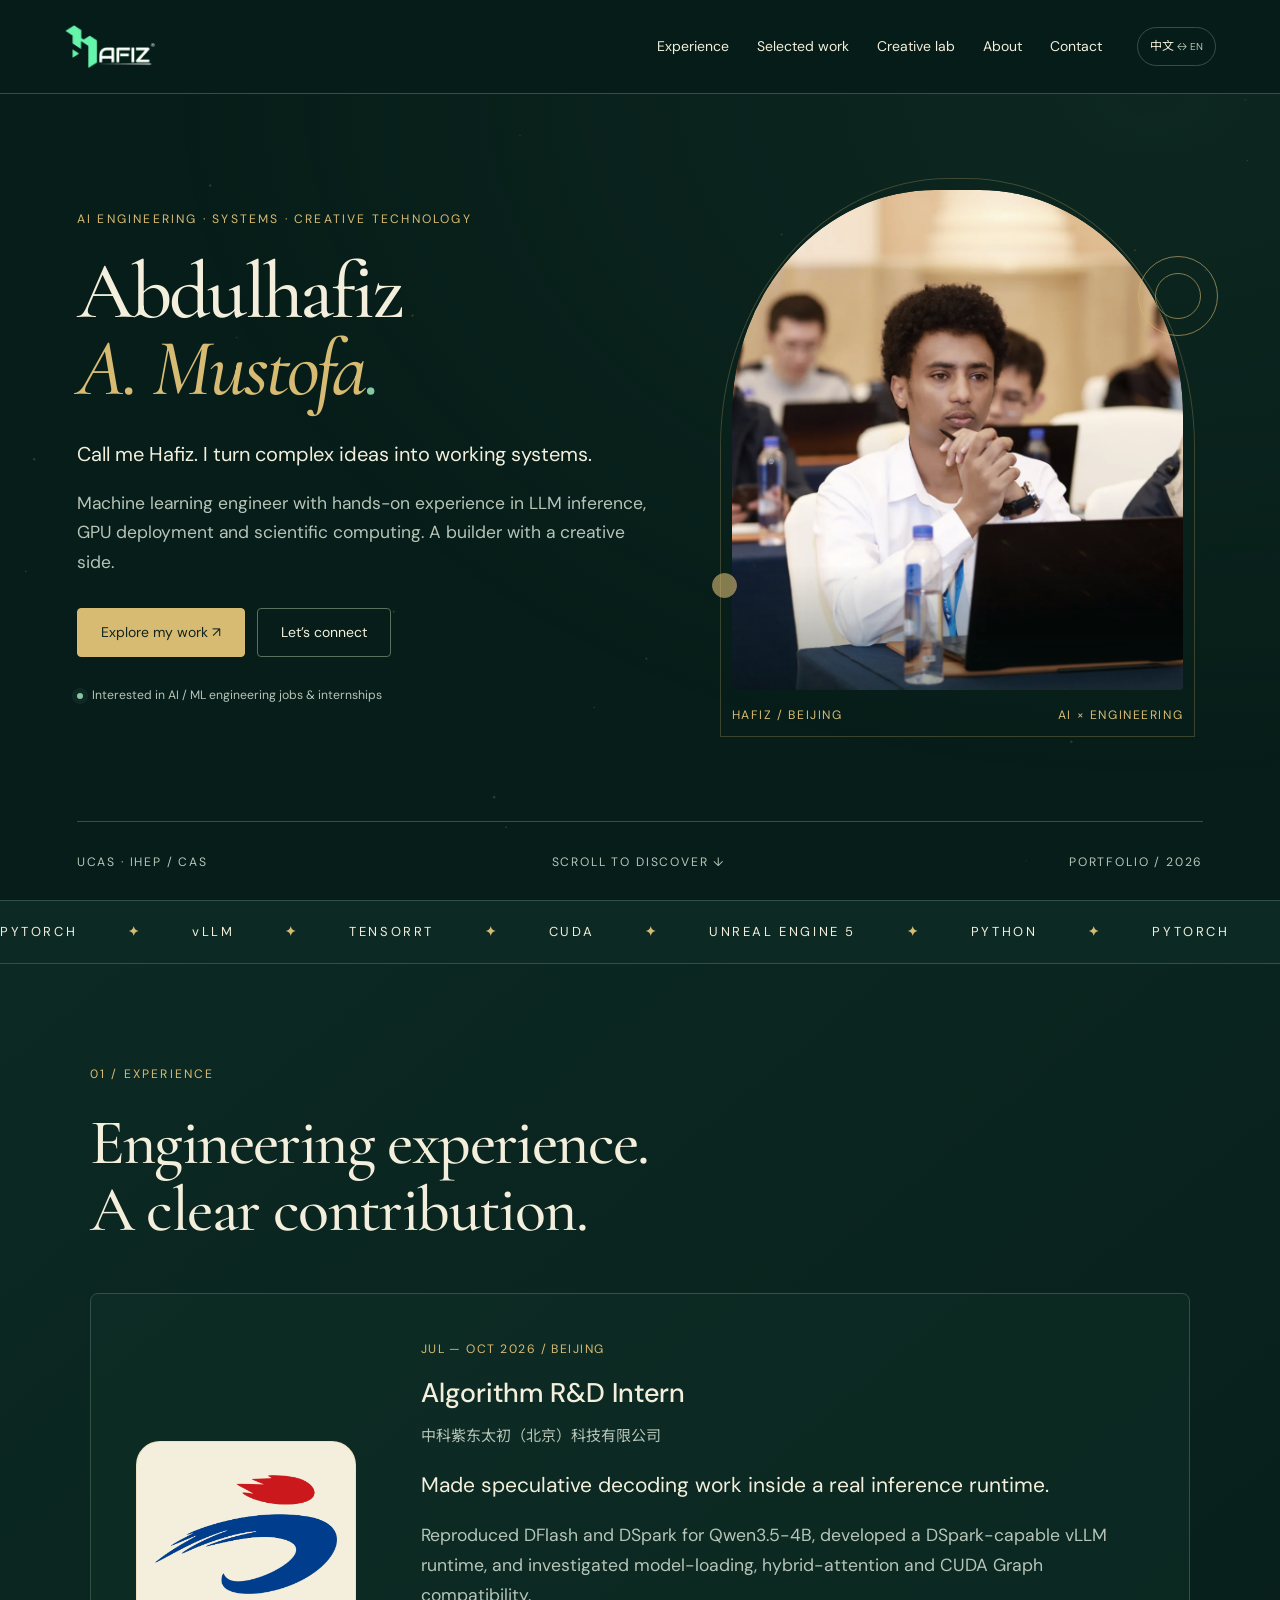
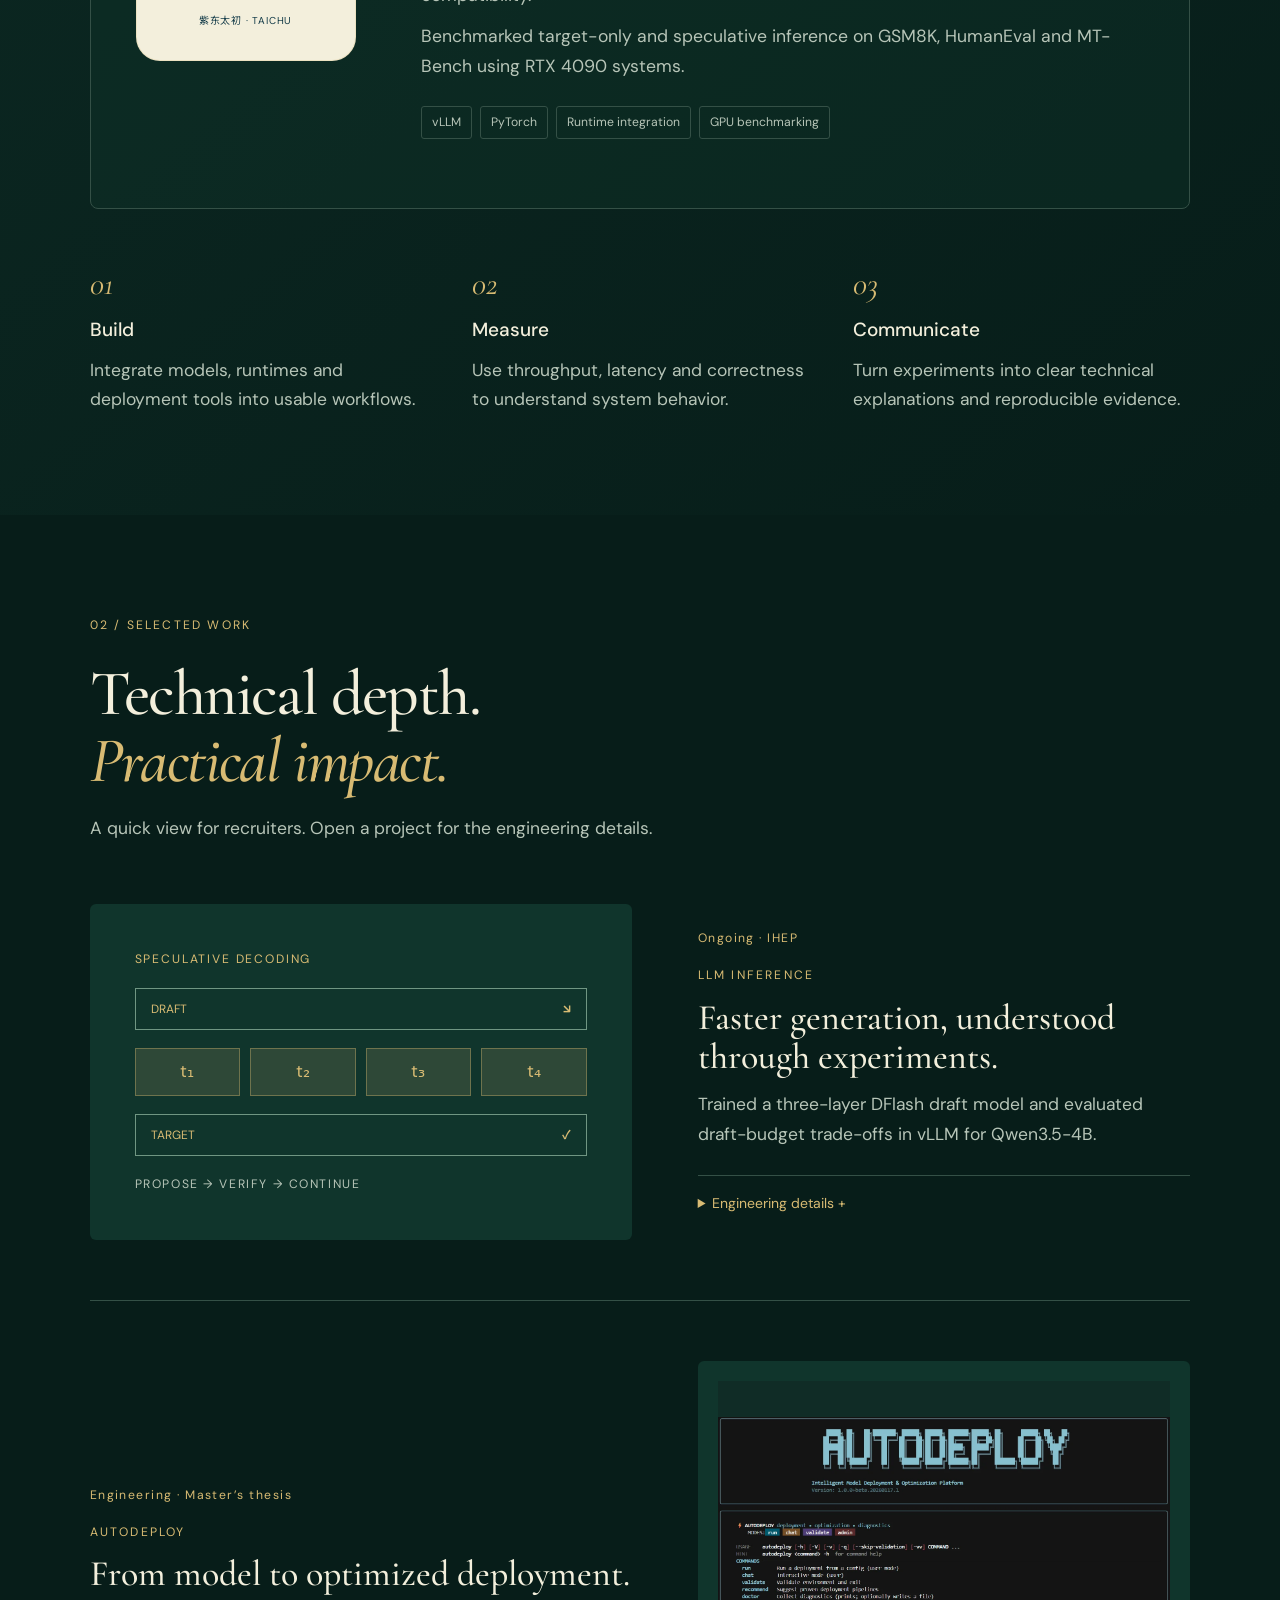
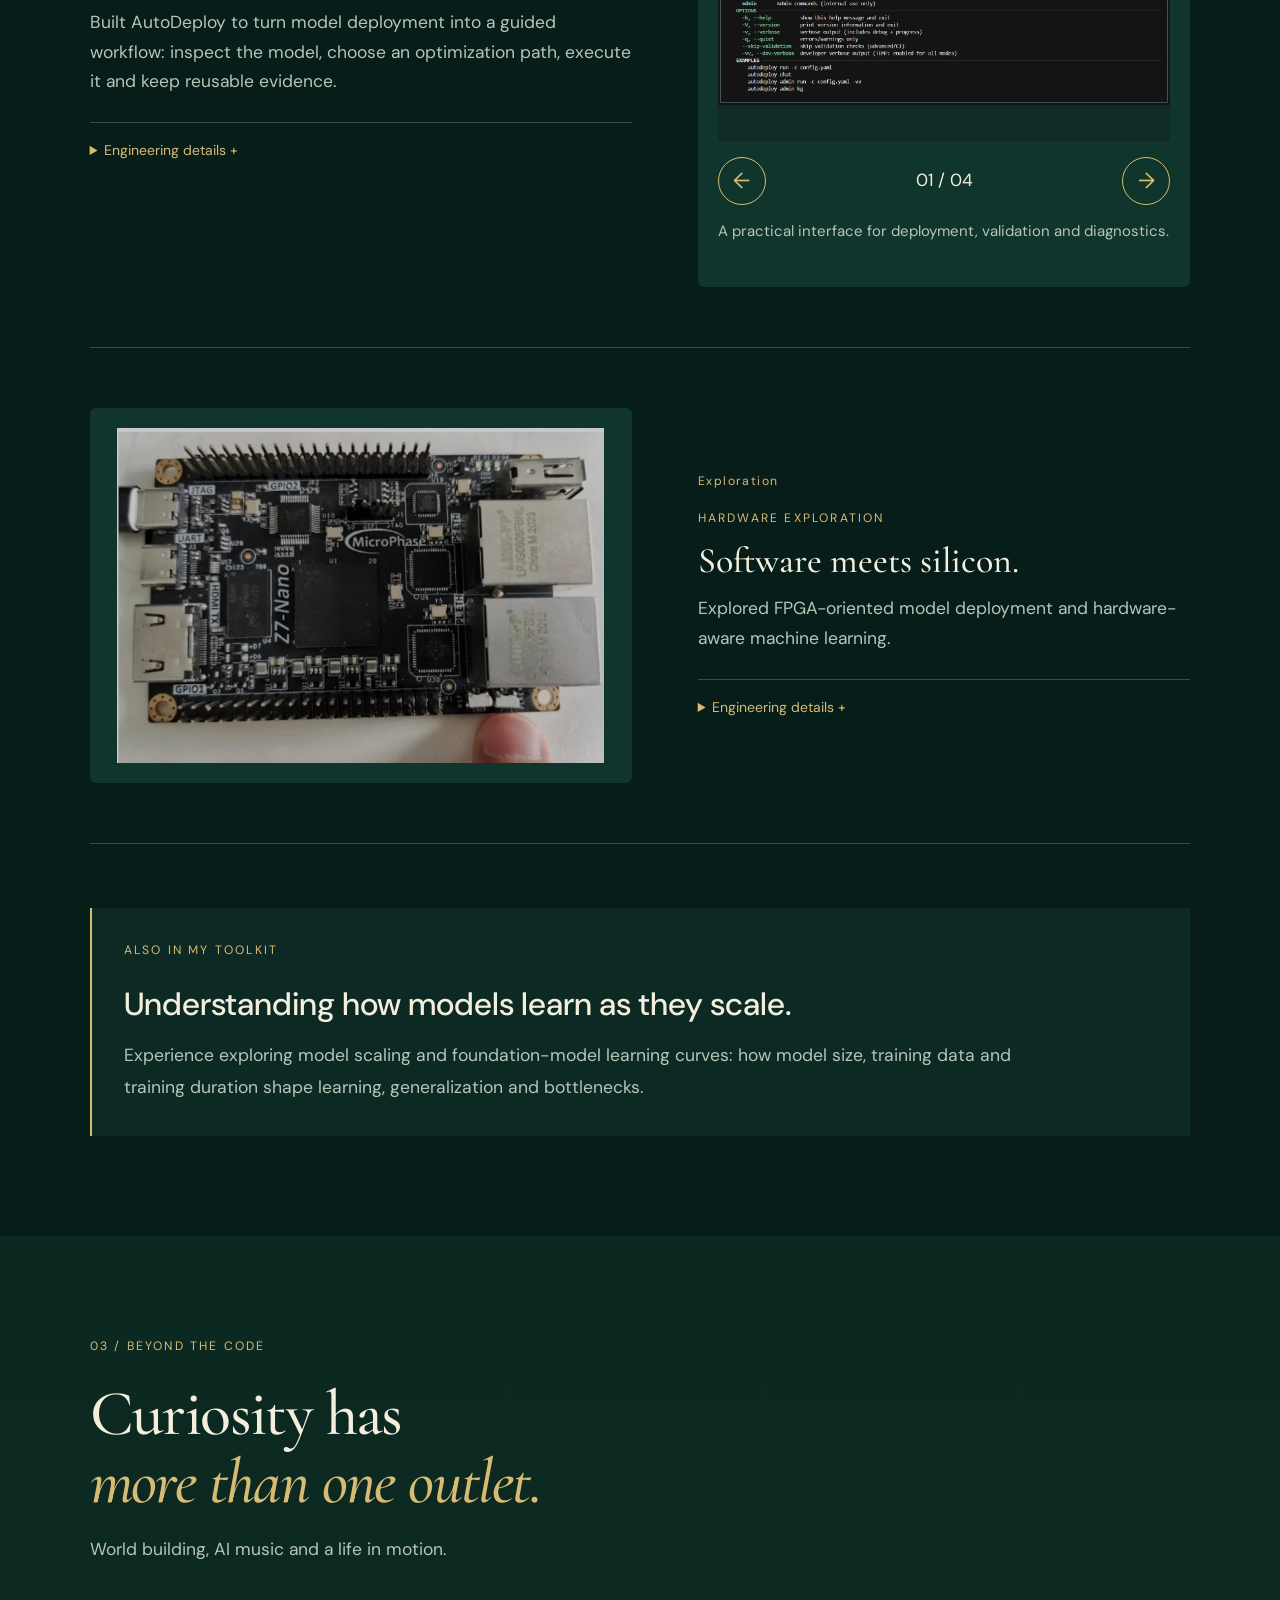
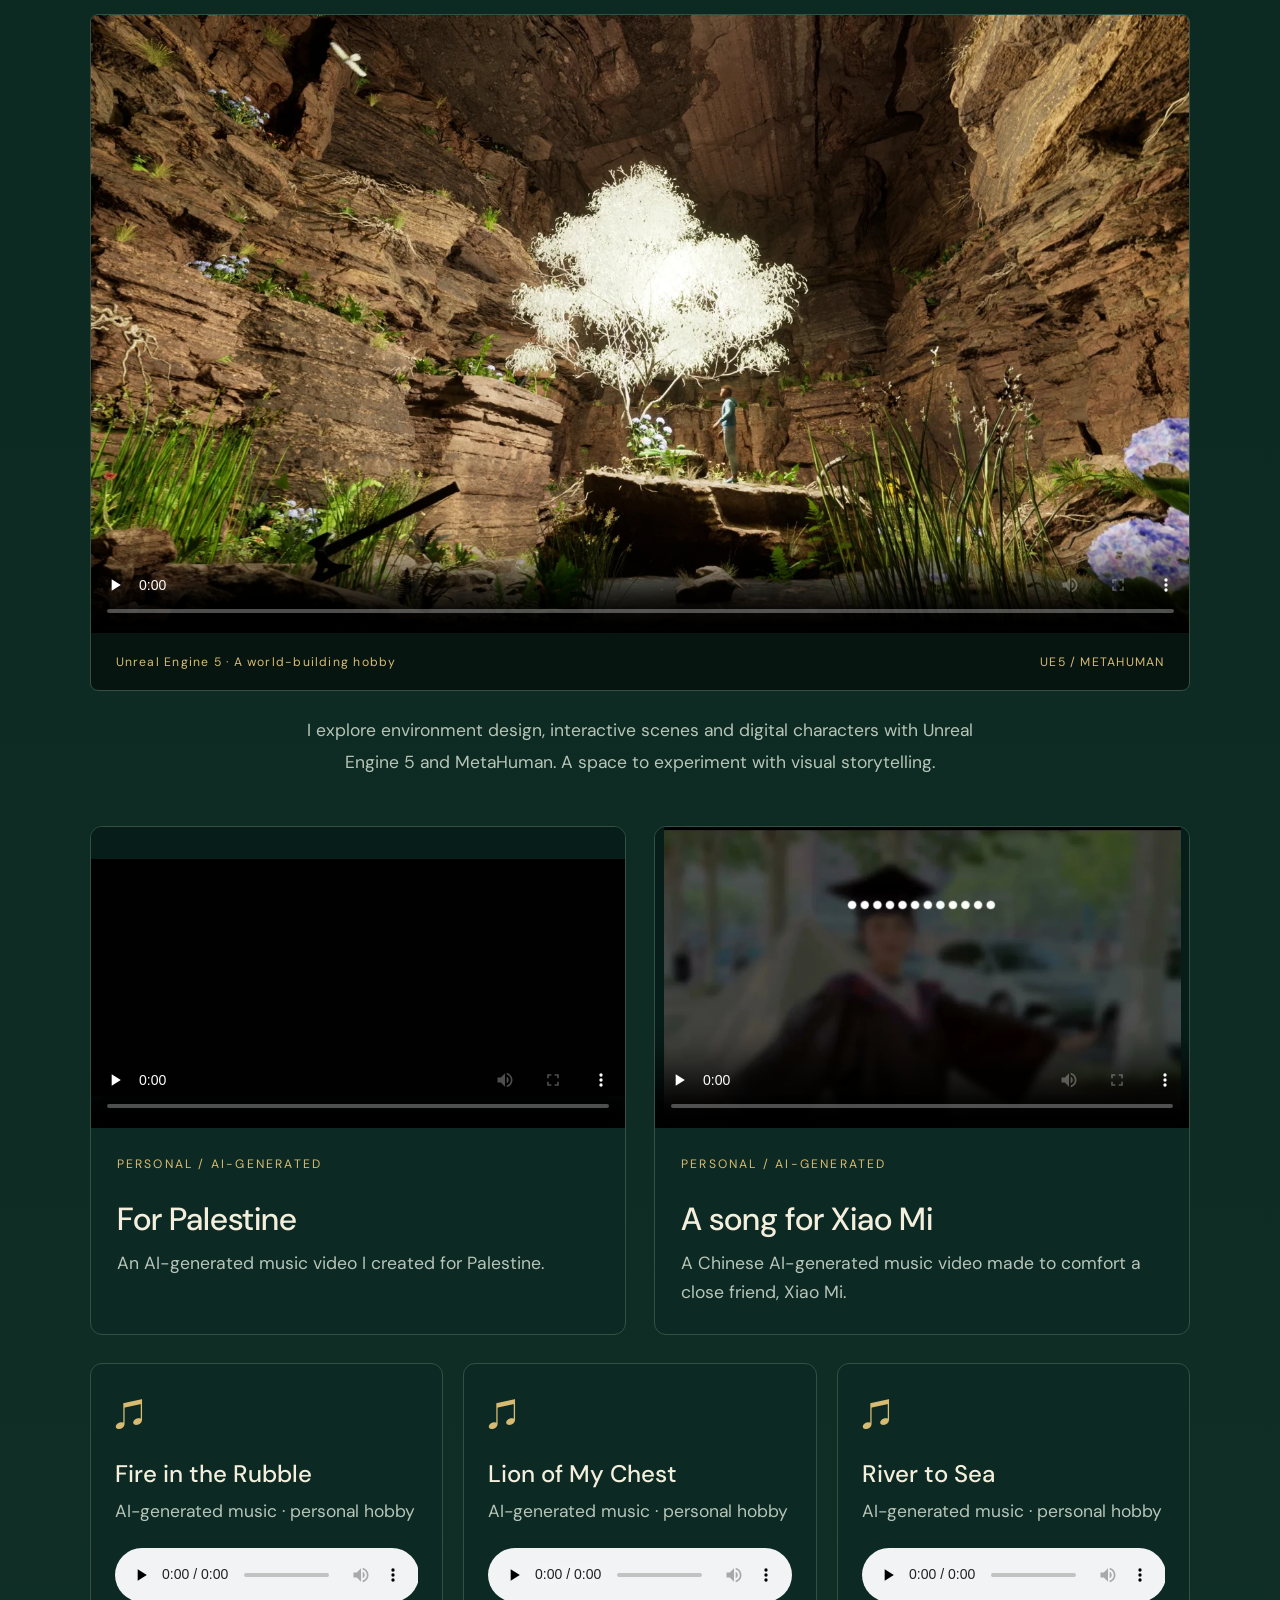
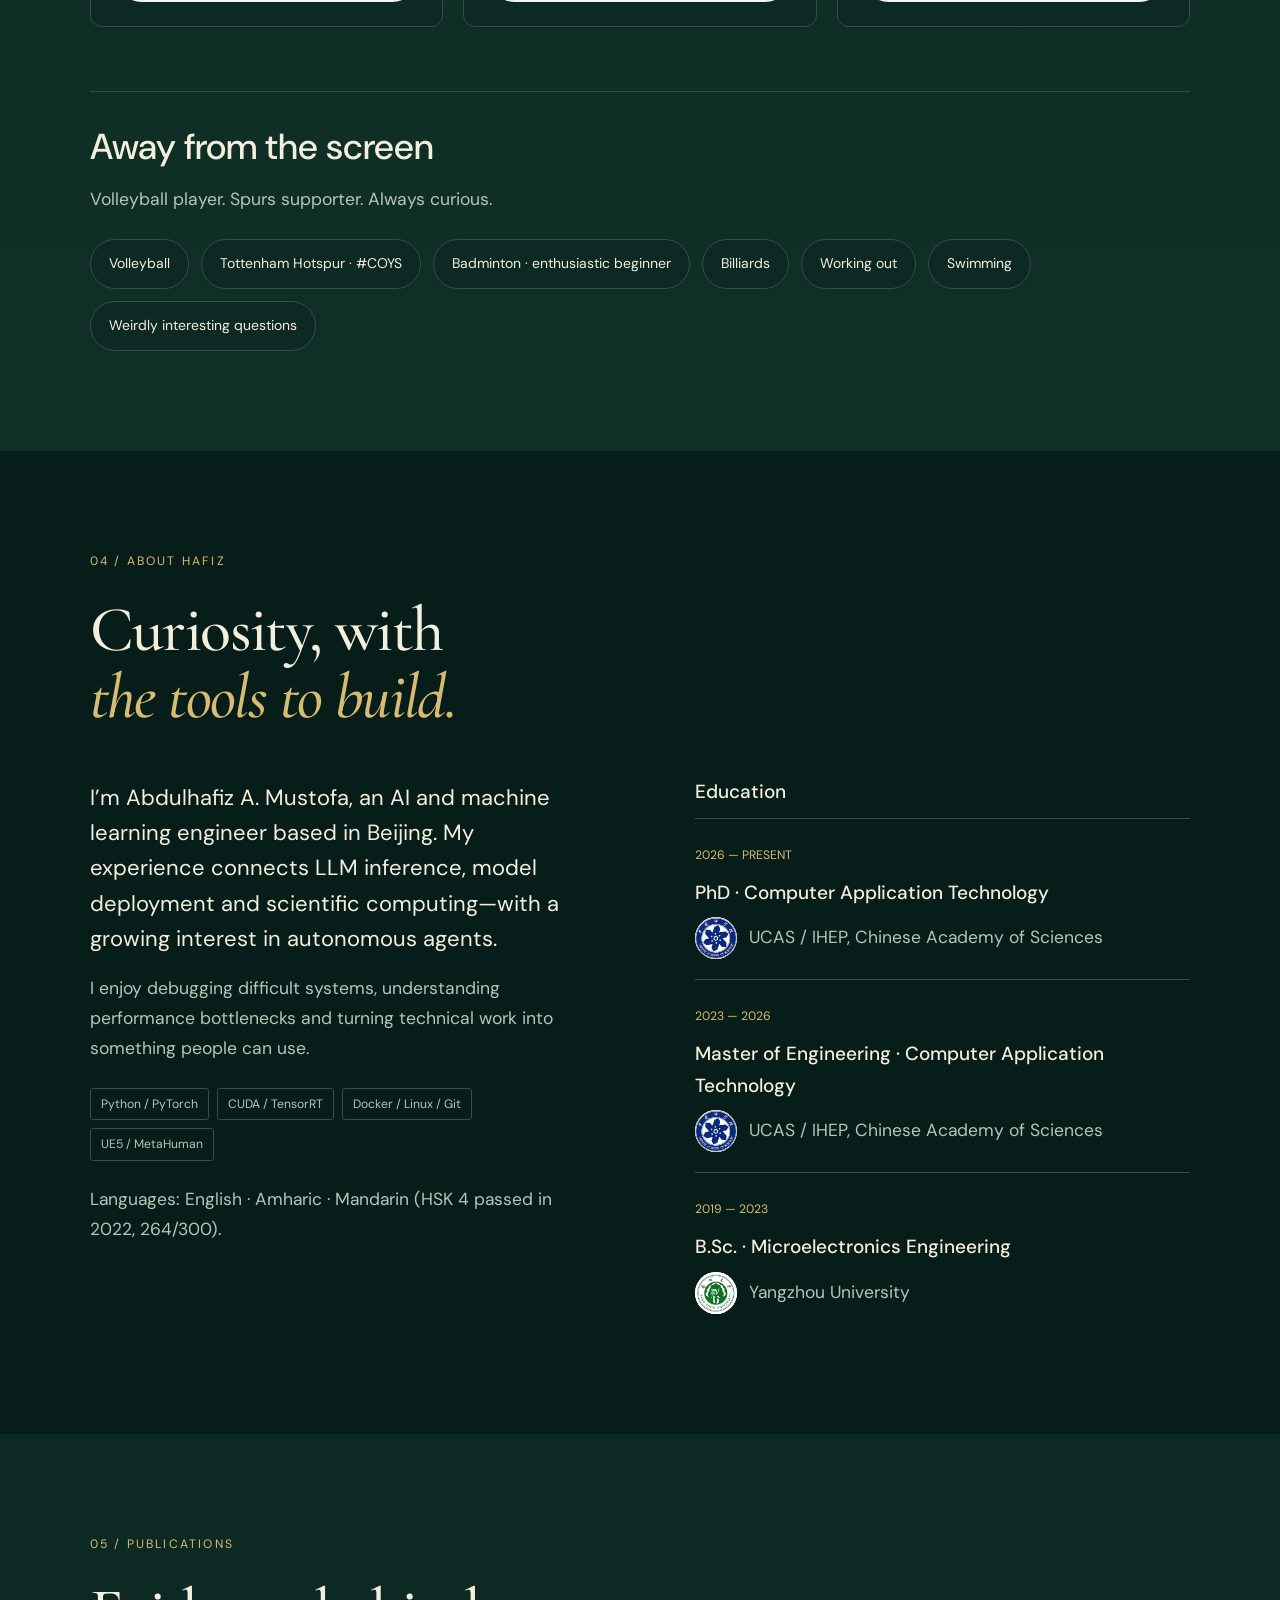
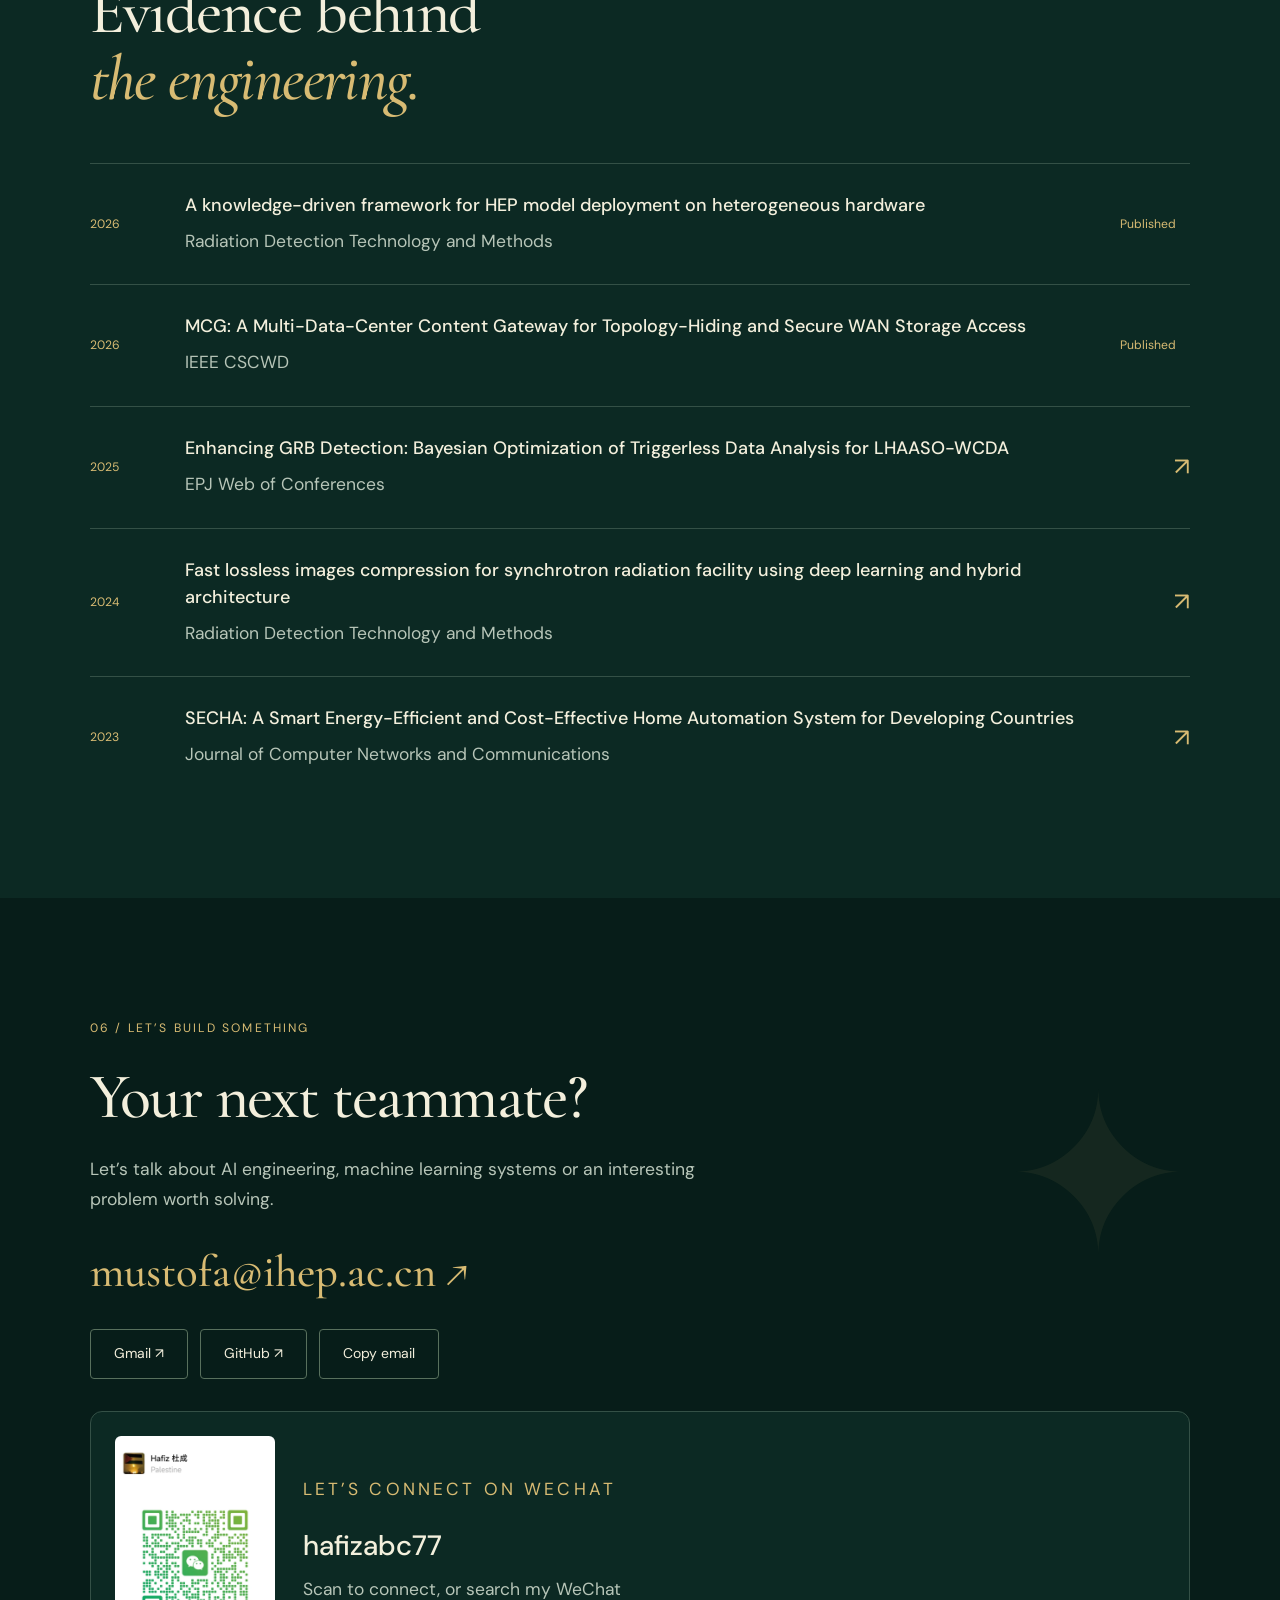
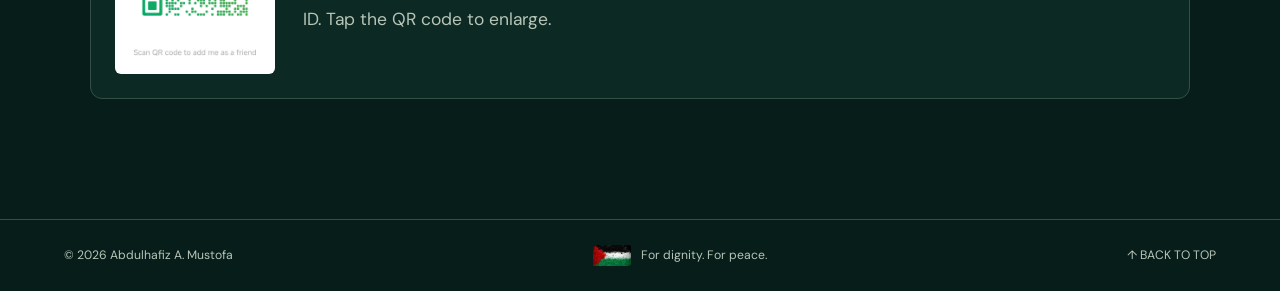
==== commit 9d2f6e2c: "Show Taichu logo and scale portfolio typography" ====
--- a/index.html
+++ b/index.html
@@ -96,8 +96,7 @@
 <h2 class="" data-en="Engineering experience.<br>A clear contribution." data-zh="工程实践。<br>贡献清晰可见。">Engineering experience.<br>A clear contribution.</h2>
 </div>
 <article class="internship reveal">
-<div class="company-mark">太初<span>TAICHU</span>
-</div>
+<div class="company-mark"><img src="assets/showcase/taichu.webp" alt="Zidong Taichu · 紫东太初" width="640" height="420"><span>紫东太初 · TAICHU</span></div>
 <div>
 <div class="meta">JUL — OCT 2026 / BEIJING</div>
 <h3 class="" data-en="Algorithm R&D Intern" data-zh="算法研发实习生">Algorithm R&D Intern</h3>
--- a/styles.css
+++ b/styles.css
@@ -6,3 +6,22 @@
 @media(min-width:1600px){.project-visual .gallery img{height:440px}}
 @media(max-width:900px){.audio-grid{grid-template-columns:1fr}.audio-card{display:grid;grid-template-columns:40px 1fr;gap:8px 16px}.audio-card h3{margin:0}.audio-card p,.audio-card audio{grid-column:2}.audio-card audio{margin-top:8px}}
 @media(max-width:700px){.media-grid{grid-template-columns:1fr;gap:24px}.media-card>div{padding:20px}.project-visual .gallery img{height:250px}.gallery-caption{min-height:4.8em}.wechat-card{gap:16px;padding:16px;align-items:flex-start;flex-direction:column}.wechat-card img{width:150px}.scaling-note{padding:24px}.scaling-note h3{font-size:28px}.hobby-chips span{font-size:13px;padding:10px 14px}.audio-card{display:block}.audio-card h3{margin-top:10px}}
+
+/* Fluid type stays readable from phones to wide desktop displays. */
+body{font-size:clamp(16px,calc(14px + .28vw),19px)}
+.company-mark{background:#f3efdc;border-radius:24px;padding:24px 18px;aspect-ratio:1;min-width:0;overflow:hidden}
+.company-mark img{width:100%;height:auto;object-fit:contain}
+.company-mark span{color:#133b48;font-size:clamp(10px,.7vw,13px);letter-spacing:.08em;margin:18px 0 0}
+.hero-description,.section-top>p:last-child:not(.eyebrow),.project-copy p,.value-grid p,.education p,.paper p,.about-layout>div>p:last-child,.creative-description,.wechat-card p,.audio-card p{font-size:clamp(16px,calc(13px + .35vw),20px)}
+.hero-line{font-size:clamp(20px,1.5vw,27px);max-width:620px}
+.hero-description{max-width:600px}
+.internship .large{font-size:clamp(21px,1.6vw,28px)}
+.company{font-size:clamp(15px,1vw,19px)}
+.eyebrow,.project-copy .eyebrow,.meta,.tags span,.visual-label,.inference-art small,.opportunity,.hero-footer,.hero-portrait figcaption,.cinema-caption,.education article>span,.paper>span,footer{font-size:clamp(11px,calc(9px + .25vw),14px)}
+.button,summary{font-size:clamp(14px,1vw,18px)}
+nav{font-size:clamp(14px,.9vw,17px)}
+.value-grid h3,.education h3,h4{font-size:clamp(19px,1.35vw,25px)}
+.paper h3{font-size:clamp(18px,1.25vw,24px)}
+.gallery-caption{font-size:clamp(15px,1vw,19px)}
+.project-copy h3{font-size:clamp(35px,2.8vw,50px)}
+@media(max-width:700px){.company-mark{width:140px;padding:20px 14px}.company-mark span{font-size:10px;margin-top:12px}.hero-footer{letter-spacing:.06em}.paper{grid-template-columns:40px minmax(0,1fr) 28px}.cinema-caption{letter-spacing:.04em;flex-wrap:wrap}.hero-portrait figcaption{letter-spacing:.04em}nav{font-size:16px}}
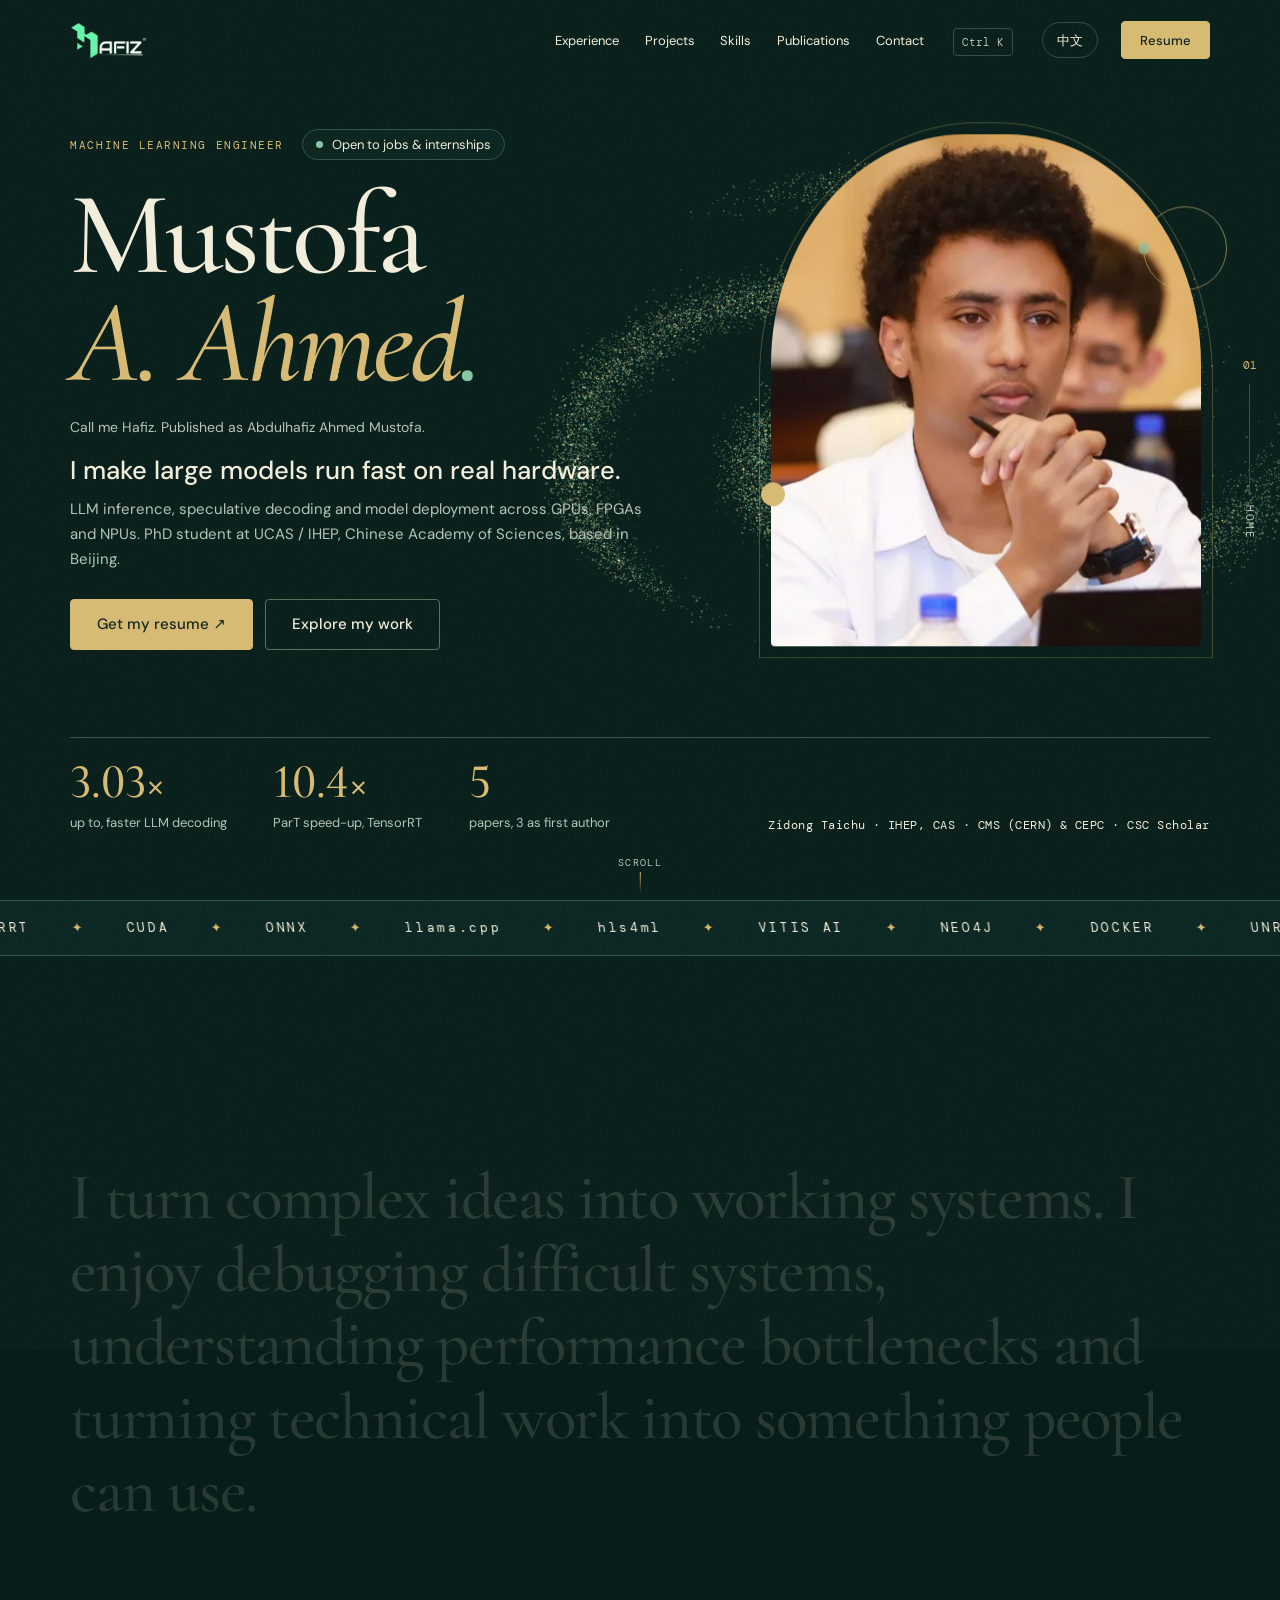
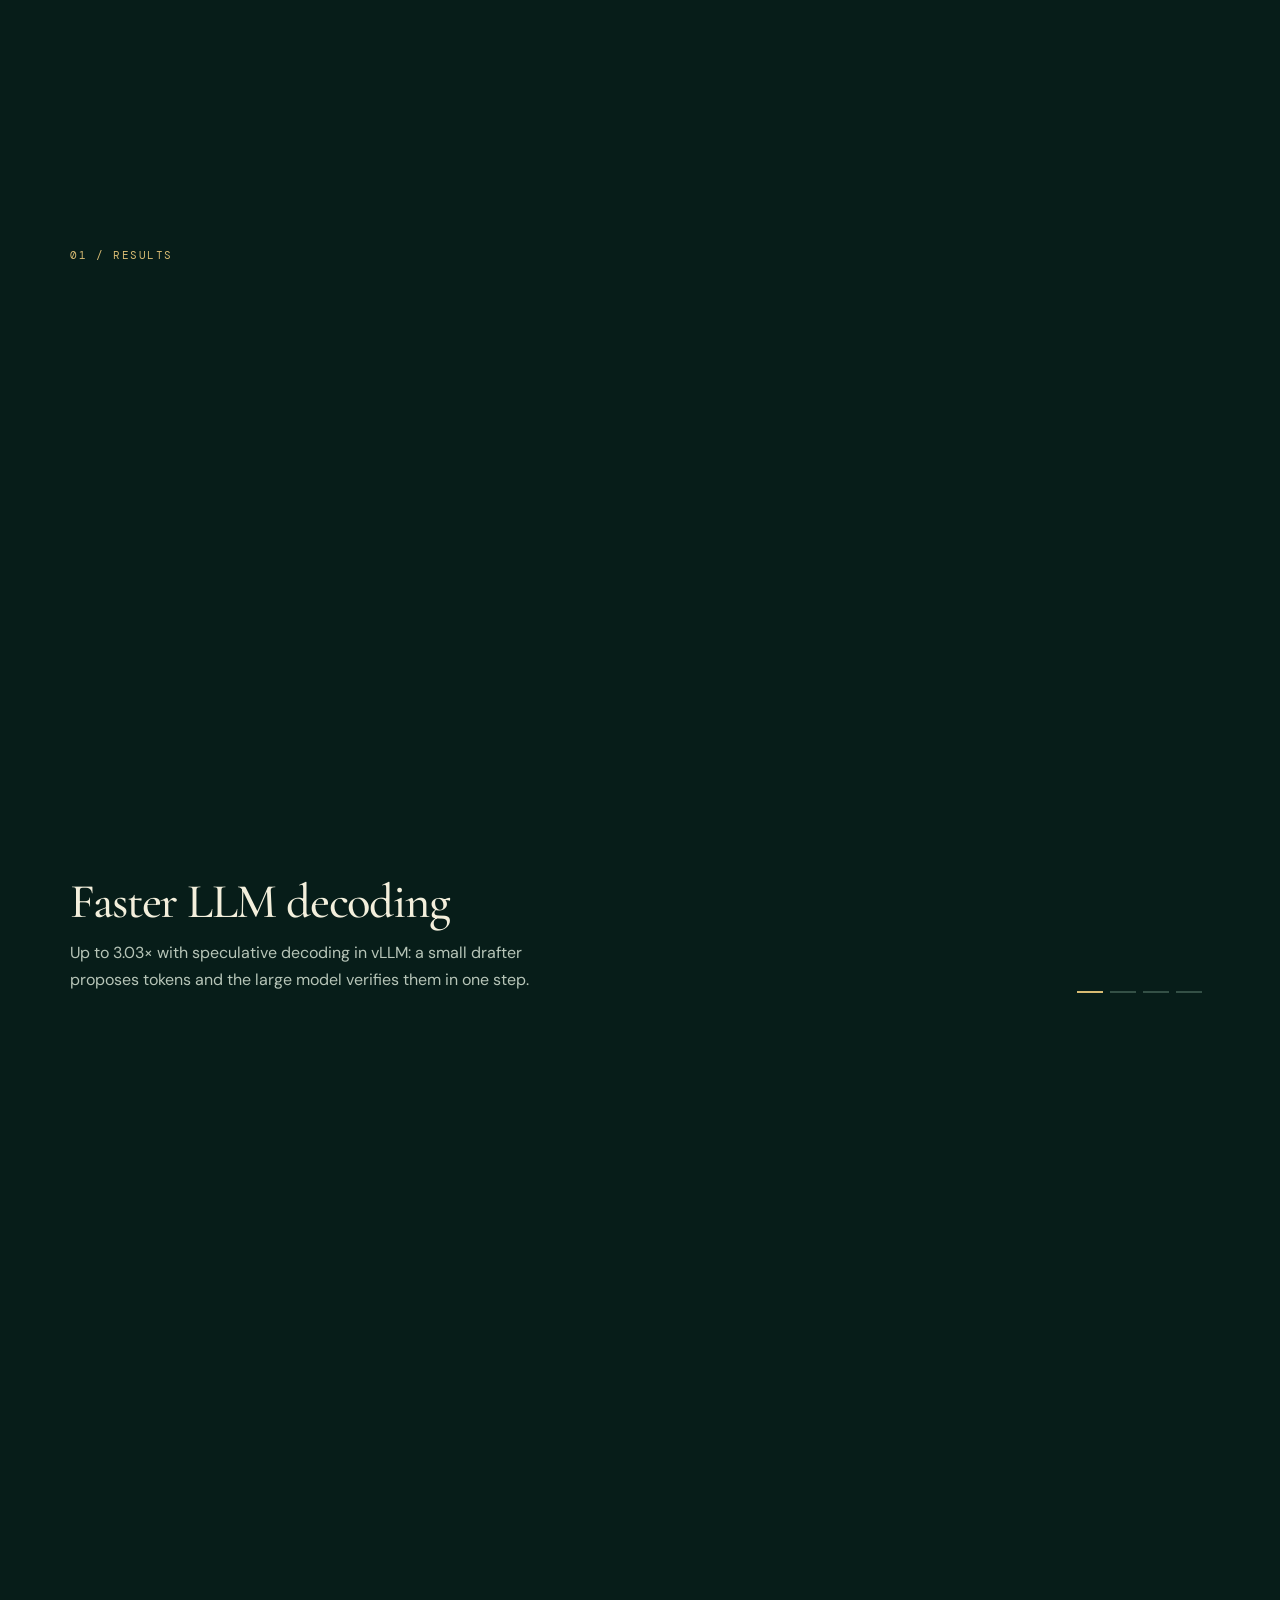
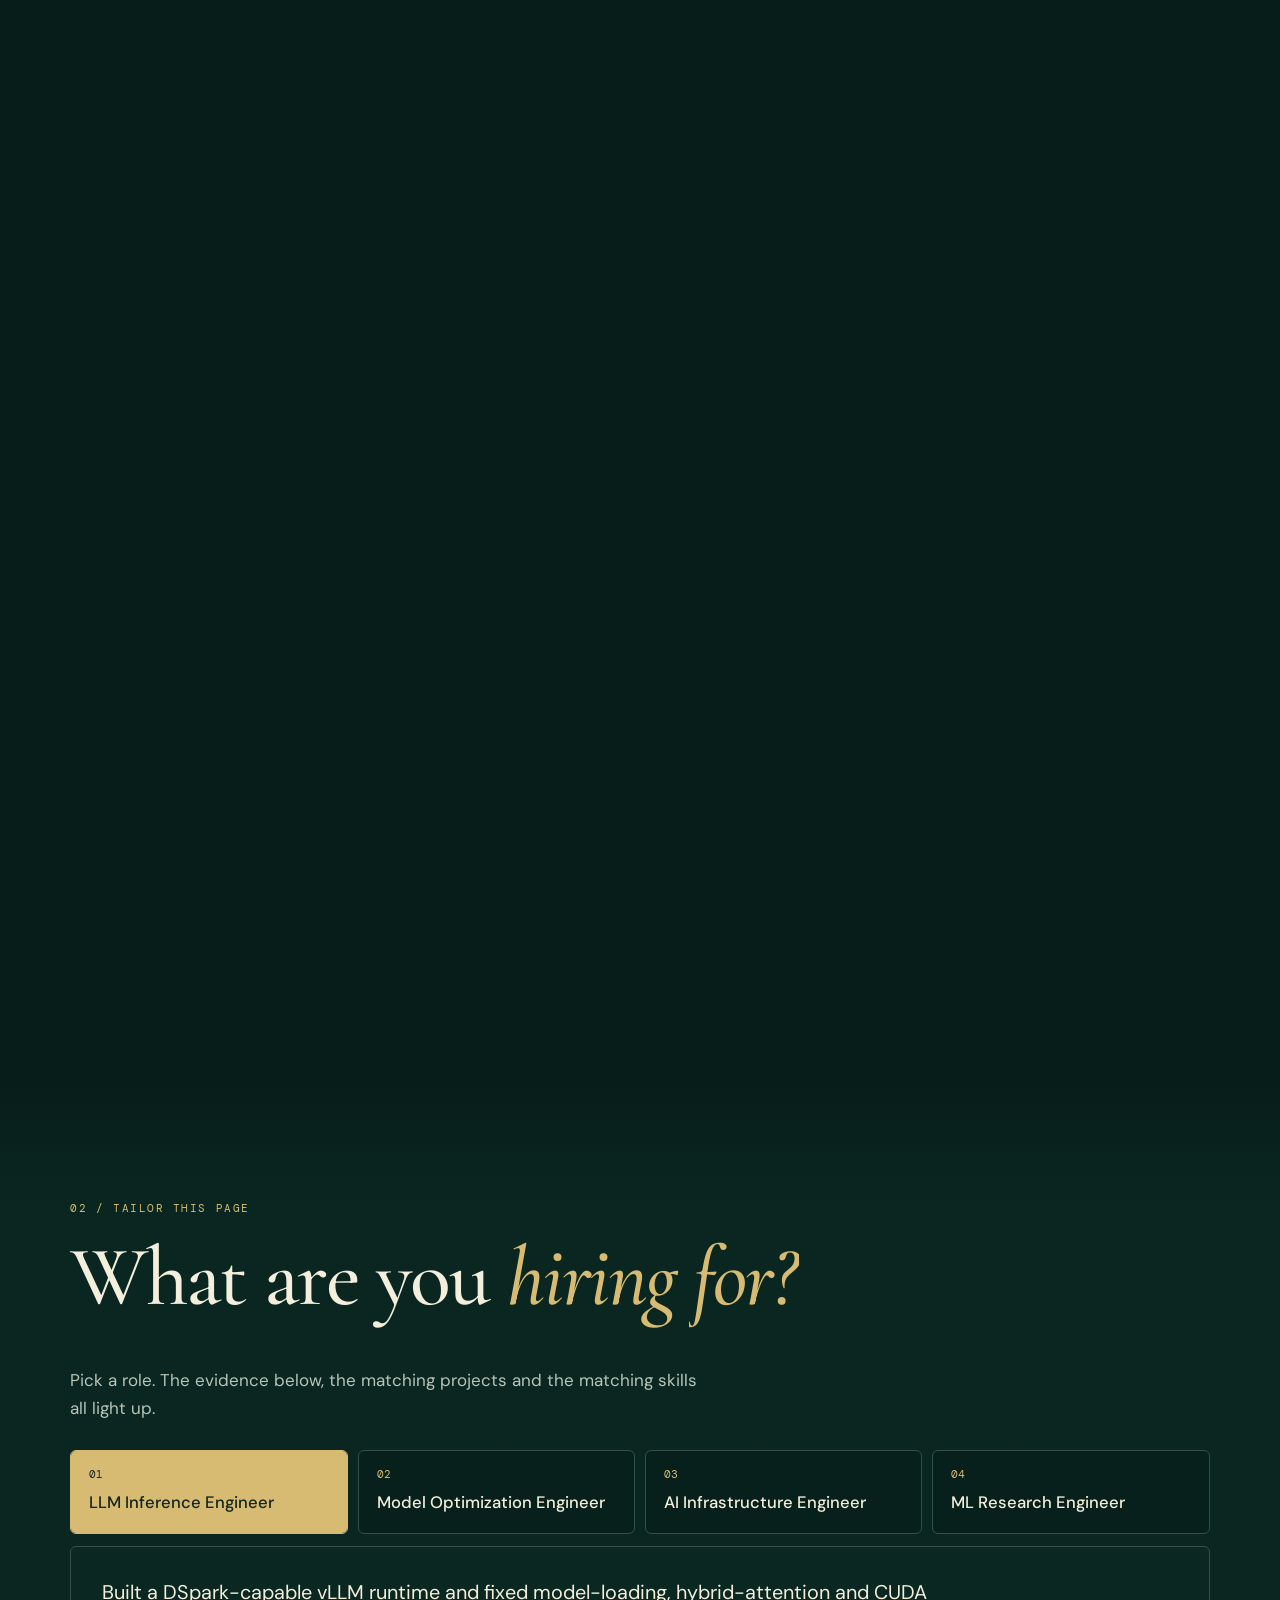
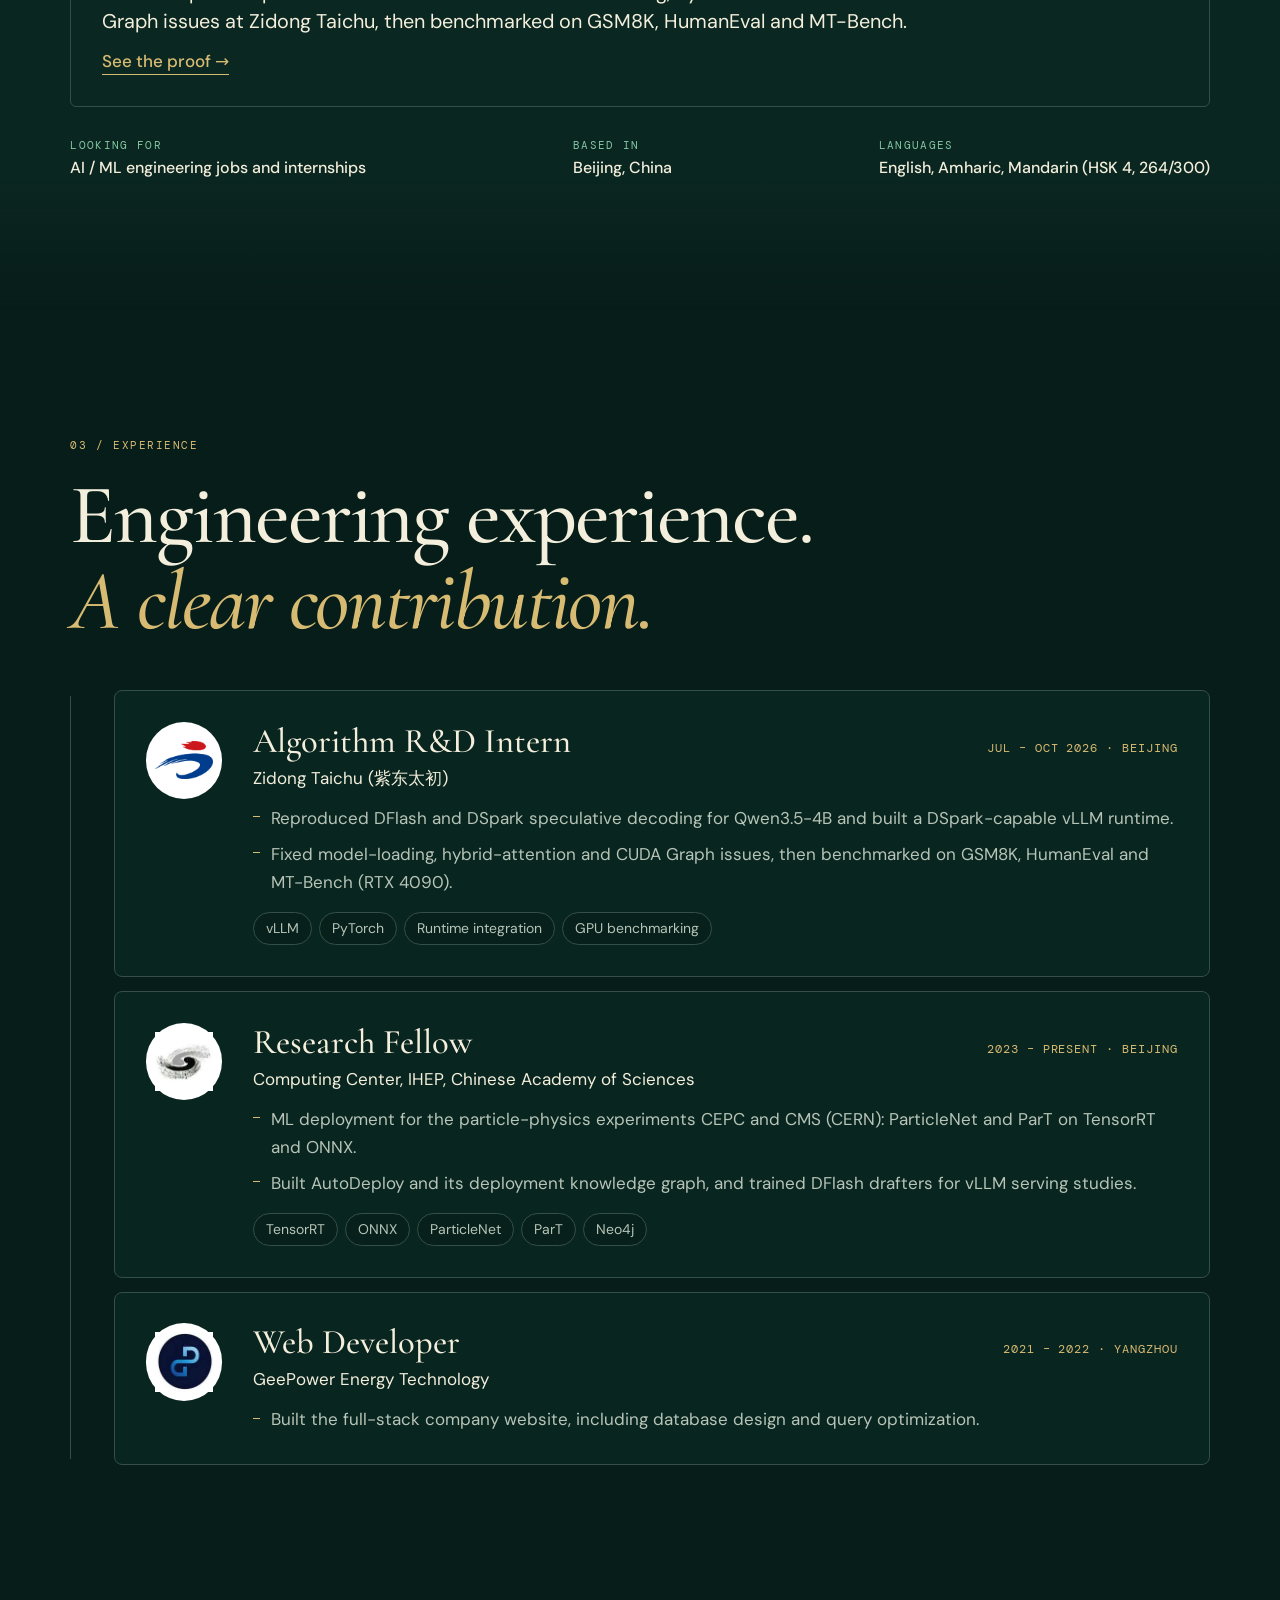
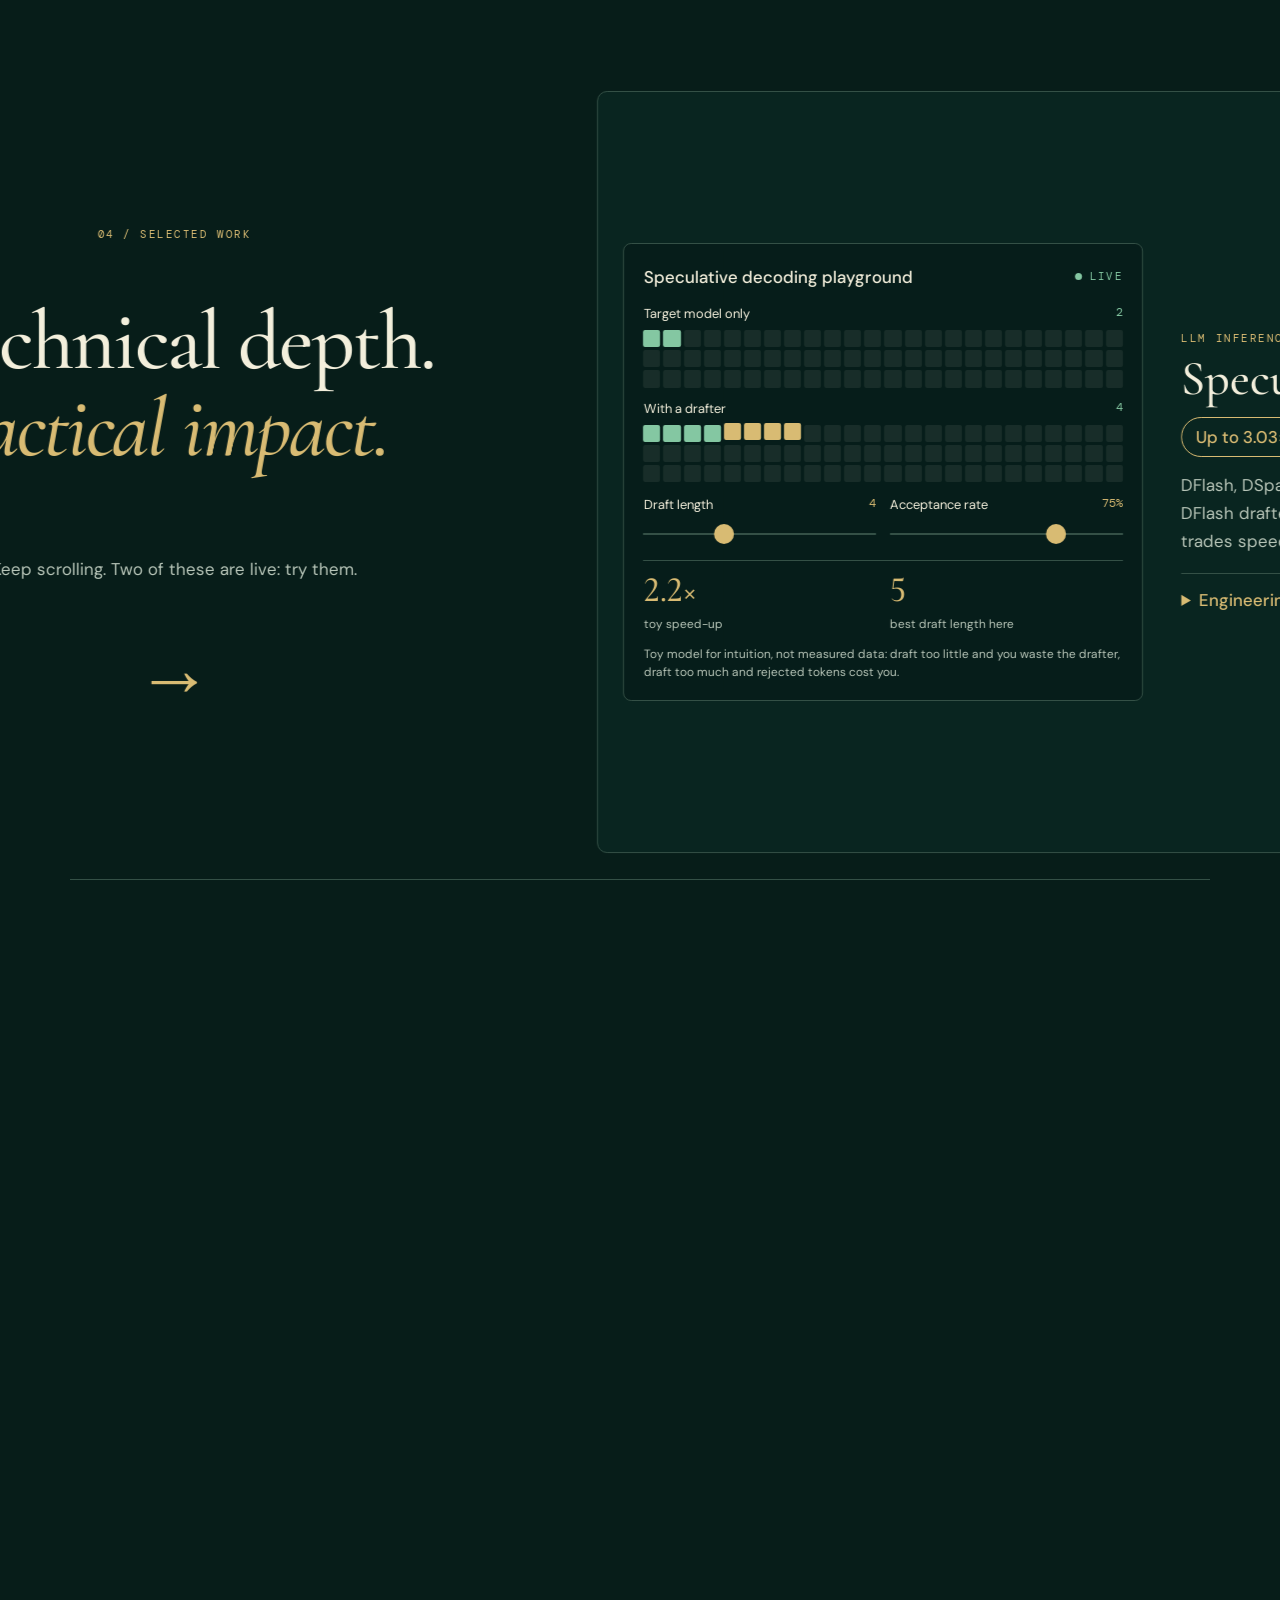
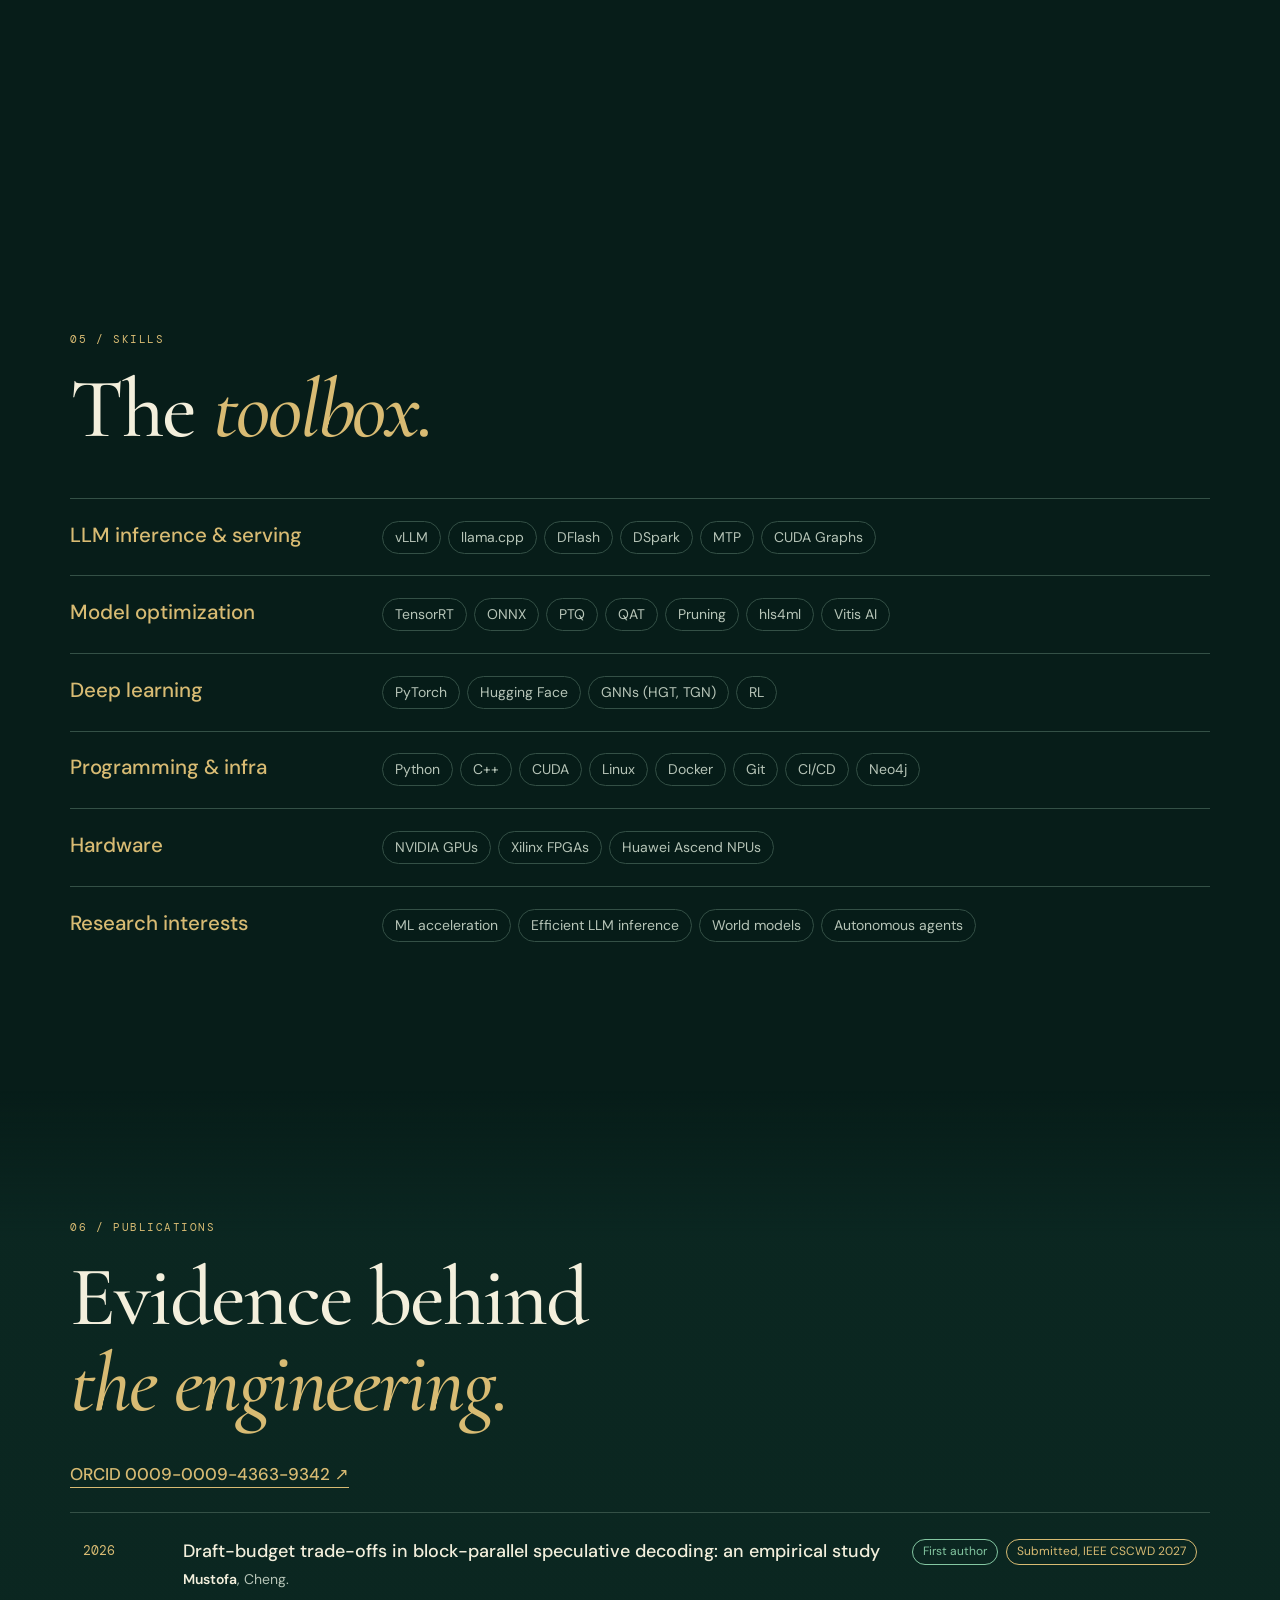
==== commit cb3ba393: "Rebuild portfolio as motion-led green and gold experience Add a WebGL particle scene, custom motion " ====
--- a/index.html
+++ b/index.html
@@ -1,335 +1,441 @@
 <!doctype html>
-<html lang="en">
+<html lang="en" class="no-js" data-title-en="Mustofa A. Ahmed (Hafiz) | Machine Learning Engineer, LLM Inference &amp; Model Deployment" data-title-zh="Mustofa A. Ahmed (Hafiz) | 机器学习工程师 · 大模型推理与模型部署">
 <head>
 <meta charset="utf-8">
-<meta name="viewport" content="width=device-width,initial-scale=1">
-<title>Hafiz | AI & Machine Learning Engineer</title>
-<meta name="description" content="Abdulhafiz A. Mustofa — AI engineering, LLM inference, GPU deployment and real-time 3D. Explore experience, selected work and contact.">
-<link rel="icon" href="assets/showcase/logo.webp"><meta property="og:title" content="Hafiz — AI & Machine Learning Engineer"><meta property="og:description" content="LLM inference, GPU deployment and creative technology. Explore engineering experience and selected work."><meta property="og:type" content="website"><meta property="og:image" content="https://hafizabc77.github.io/assets/showcase/portrait.webp"><meta name="theme-color" content="#071d19">
+<meta name="viewport" content="width=device-width,initial-scale=1,viewport-fit=cover">
+<title>Mustofa A. Ahmed (Hafiz) | Machine Learning Engineer, LLM Inference &amp; Model Deployment</title>
+<meta name="description" content="Machine learning engineer and PhD student at UCAS / IHEP, CAS. LLM inference, speculative decoding and model deployment across GPUs, FPGAs and NPUs. Open to jobs and internships.">
+<meta name="author" content="Mustofa A. Ahmed">
+<meta name="theme-color" content="#071d19">
+<meta name="color-scheme" content="dark">
 <link rel="canonical" href="https://hafizabc77.github.io/">
+<link rel="icon" href="assets/showcase/logo.webp">
+<meta property="og:type" content="profile">
+<meta property="og:url" content="https://hafizabc77.github.io/">
+<meta property="og:title" content="Mustofa A. Ahmed (Hafiz): Machine Learning Engineer">
+<meta property="og:description" content="I make large models run fast on real hardware. Up to 3.03× faster LLM decoding, 10.4× model speed-up, 5 published papers. Open to jobs and internships.">
+<meta property="og:image" content="https://hafizabc77.github.io/assets/showcase/og-card.png">
+<meta property="og:image:width" content="1200">
+<meta property="og:image:height" content="630">
+<meta name="twitter:card" content="summary_large_image">
+<script>
+/* Runs before first paint. If the main script ever fails, the timer below restores a plain, fully readable page. */
+(function(){var d=document.documentElement,c=d.classList;c.remove('no-js');c.add('js');
+var reduced=window.matchMedia&&matchMedia('(prefers-reduced-motion: reduce)').matches;
+if(!reduced)c.add('fx');
+try{if(sessionStorage.getItem('hafiz-intro-done'))c.add('intro-done');if(sessionStorage.getItem('hafiz-wipe')){c.add('wipe-in');sessionStorage.removeItem('hafiz-wipe')}}catch(e){}
+setTimeout(function(){if(!window.__fxReady){c.remove('fx','wipe-in');c.add('intro-done','fx-failed')}},4000)})();
+</script>
+<link rel="preload" href="assets/fonts/cormorant.woff2" as="font" type="font/woff2" crossorigin>
+<link rel="preload" href="assets/fonts/cormorant-italic.woff2" as="font" type="font/woff2" crossorigin>
+<link rel="preload" href="assets/fonts/dm-sans.woff2" as="font" type="font/woff2" crossorigin>
 <link rel="stylesheet" href="styles.css">
-<script src="script.js" defer>
+<script type="application/ld+json">
+{"@context":"https://schema.org","@type":"Person","name":"Mustofa A. Ahmed","alternateName":["Hafiz","Abdulhafiz Ahmed Mustofa"],"jobTitle":"Machine Learning Engineer","url":"https://hafizabc77.github.io/","image":"https://hafizabc77.github.io/assets/showcase/portrait-hero.webp","email":"hafizabc77@gmail.com","address":{"@type":"PostalAddress","addressLocality":"Beijing","addressCountry":"CN"},"alumniOf":[{"@type":"CollegeOrUniversity","name":"University of Chinese Academy of Sciences"},{"@type":"CollegeOrUniversity","name":"Yangzhou University"}],"knowsAbout":["LLM inference","Speculative decoding","Model deployment","Quantization","GPU acceleration","FPGA","Knowledge graphs"],"sameAs":["https://github.com/hafizabc77","https://orcid.org/0009-0009-4363-9342"]}
 </script>
 </head>
 <body>
-<a class="skip" href="#main">Skip to content</a>
-<canvas id="ambient" aria-hidden="true">
-</canvas>
-<div class="cursor" aria-hidden="true">
+<a class="skip" href="#main"><span data-en="Skip to content" data-zh="跳到正文">Skip to content</span></a>
+
+<!-- Preloader: the page "loads weights" like a model. First visit in a session only. -->
+<div id="loader" aria-hidden="true">
+  <img src="assets/showcase/logo.webp" width="92" height="51" alt="">
+  <div class="loader-count"><span id="loader-num">0</span><i>%</i></div>
+  <p id="loader-text">Loading weights</p>
+  <div class="loader-tokens"><i></i><i></i><i></i><i></i><i></i><i></i><i></i><i></i><i></i><i></i><i></i><i></i></div>
 </div>
-<div class="progress" aria-hidden="true">
+<div id="wipe" aria-hidden="true"><i></i><i></i><i></i><i></i><i></i></div>
+
+<canvas id="scene" aria-hidden="true"></canvas>
+<div class="grain" aria-hidden="true"></div>
+<div class="cursor" aria-hidden="true"><span class="cursor-label"></span></div>
+<div class="cursor-dot" aria-hidden="true"></div>
+<div class="progress" aria-hidden="true"></div>
+
+<header class="site-header">
+  <a class="brand" href="#home" data-cursor="TOP" aria-label="Mustofa A. Ahmed, back to top"><img src="assets/showcase/logo.webp" width="92" height="51" alt=""></a>
+  <nav id="nav" aria-label="Main">
+    <a href="#experience" data-magnetic><span data-scramble-hover data-en="Experience" data-zh="经历">Experience</span></a>
+    <a href="#projects" data-magnetic><span data-scramble-hover data-en="Projects" data-zh="项目">Projects</span></a>
+    <a href="#skills" data-magnetic><span data-scramble-hover data-en="Skills" data-zh="技能">Skills</span></a>
+    <a href="#publications" data-magnetic><span data-scramble-hover data-en="Publications" data-zh="论文">Publications</span></a>
+    <a href="#contact" data-magnetic><span data-scramble-hover data-en="Contact" data-zh="联系">Contact</span></a>
+    <a class="nav-resume-m" data-resume href="assets/Mustofa-Ahmed-Resume-EN.pdf" target="_blank" rel="noopener"><span data-en="Resume (PDF)" data-zh="简历（PDF）">Resume (PDF)</span></a>
+  </nav>
+  <button id="palette-open" type="button" aria-label="Open command palette" data-cursor="⌘K"><kbd>Ctrl K</kbd></button>
+  <button id="language" type="button" lang="zh-CN" data-magnetic>中文</button>
+  <a class="button small primary header-resume" data-resume data-magnetic href="assets/Mustofa-Ahmed-Resume-EN.pdf" target="_blank" rel="noopener" data-cursor="PDF"><span data-en="Resume" data-zh="简历">Resume</span></a>
+  <button id="menu" type="button" aria-label="Open menu" aria-expanded="false" aria-controls="nav"><i></i><i></i></button>
+</header>
+
+<aside class="rail" aria-hidden="true">
+  <span class="rail-index">01</span>
+  <span class="rail-line"><i></i></span>
+  <span class="rail-name">Home</span>
+</aside>
+
+<main id="main">
+<section class="hero" id="home" data-rail-en="Home" data-rail-zh="首页" data-shape="vortex" data-dim=".85">
+  <div class="hero-copy">
+    <p class="hero-tags">
+      <span class="eyebrow" data-scramble data-en="Machine Learning Engineer" data-zh="机器学习工程师">Machine Learning Engineer</span>
+      <span class="opportunity" data-en="Open to jobs &amp; internships" data-zh="求职 · 实习均可">Open to jobs &amp; internships</span>
+    </p>
+    <h1 data-split>Mustofa<br><i>A. Ahmed<b>.</b></i></h1>
+    <p class="aka" data-rise data-en="Call me Hafiz. Published as Abdulhafiz Ahmed Mustofa." data-zh="叫我 Hafiz。论文署名：Abdulhafiz Ahmed Mustofa。">Call me Hafiz. Published as Abdulhafiz Ahmed Mustofa.</p>
+    <p class="hero-line" data-rise data-en="I make large models run fast on real hardware." data-zh="专注于让大模型在真实硬件上高效运行。">I make large models run fast on real hardware.</p>
+    <p class="hero-description" data-rise data-en="LLM inference, speculative decoding and model deployment across GPUs, FPGAs and NPUs. PhD student at UCAS / IHEP, Chinese Academy of Sciences, based in Beijing." data-zh="大语言模型推理、投机解码，以及面向 GPU、FPGA 和 NPU 的模型部署。现为中国科学院大学 / 中国科学院高能物理研究所博士研究生，常驻北京。">LLM inference, speculative decoding and model deployment across GPUs, FPGAs and NPUs. PhD student at UCAS / IHEP, Chinese Academy of Sciences, based in Beijing.</p>
+    <div class="actions" data-rise>
+      <a class="button primary" data-resume data-magnetic data-cursor="PDF" href="assets/Mustofa-Ahmed-Resume-EN.pdf" target="_blank" rel="noopener"><span data-en="Get my resume ↗" data-zh="查看简历 ↗">Get my resume ↗</span></a>
+      <a class="button" href="#projects" data-magnetic><span data-en="Explore my work" data-zh="探索我的项目">Explore my work</span></a>
+    </div>
+  </div>
+  <figure class="hero-portrait" data-tilt data-cursor="HAFIZ">
+    <span class="orbit orbit-one"></span>
+    <span class="orbit orbit-two"></span>
+    <span class="portrait-mask"><img src="assets/showcase/portrait-hero.webp" width="660" height="660" alt="Mustofa A. Ahmed (Hafiz) at a technical conference" fetchpriority="high"></span>
+  </figure>
+  <ul class="hero-stats" aria-label="Key results">
+    <li data-rise><b data-count="3.03" data-decimals="2" data-suffix="×">3.03×</b><span data-en="up to, faster LLM decoding" data-zh="LLM 解码最高提速">up to, faster LLM decoding</span></li>
+    <li data-rise><b data-count="10.4" data-decimals="1" data-suffix="×">10.4×</b><span data-en="ParT speed-up, TensorRT" data-zh="ParT 推理加速">ParT speed-up, TensorRT</span></li>
+    <li data-rise><b data-count="5" data-decimals="0">5</b><span data-en="papers, 3 as first author" data-zh="篇论文，3 篇第一作者">papers, 3 as first author</span></li>
+    <li class="hero-trust" data-rise><span data-en="Zidong Taichu · IHEP, CAS · CMS (CERN) &amp; CEPC · CSC Scholar" data-zh="紫东太初 · 中科院高能所 · CMS（CERN）与 CEPC · CSC 奖学金">Zidong Taichu · IHEP, CAS · CMS (CERN) &amp; CEPC · CSC Scholar</span></li>
+  </ul>
+  <a class="scroll-cue" href="#manifesto" aria-label="Scroll"><span data-en="Scroll" data-zh="向下滚动">Scroll</span><i></i></a>
+</section>
+
+<div class="ticker" aria-hidden="true"><div class="ticker-track"><span>PYTORCH <b>✦</b> vLLM <b>✦</b> TENSORRT <b>✦</b> CUDA <b>✦</b> ONNX <b>✦</b> llama.cpp <b>✦</b> hls4ml <b>✦</b> VITIS AI <b>✦</b> NEO4J <b>✦</b> DOCKER <b>✦</b> UNREAL ENGINE 5 <b>✦</b> </span><span>PYTORCH <b>✦</b> vLLM <b>✦</b> TENSORRT <b>✦</b> CUDA <b>✦</b> ONNX <b>✦</b> llama.cpp <b>✦</b> hls4ml <b>✦</b> VITIS AI <b>✦</b> NEO4J <b>✦</b> DOCKER <b>✦</b> UNREAL ENGINE 5 <b>✦</b> </span></div></div>
+
+<section class="manifesto" id="manifesto" data-shape="vortex" data-dim=".42">
+  <p data-words data-en="I turn complex ideas into working systems. I enjoy debugging difficult systems, understanding performance bottlenecks and turning technical work into something people can use." data-zh="我将复杂想法转化为可运行的系统。我喜欢调试复杂系统、理解性能瓶颈，并将技术成果转化为可用工具。">I turn complex ideas into working systems. I enjoy debugging difficult systems, understanding performance bottlenecks and turning technical work into something people can use.</p>
+</section>
+
+<!-- Scroll story: particles form each result. The numbers are also real text for screen readers and non-WebGL browsers. -->
+<section class="numbers" id="numbers" data-rail-en="Results" data-rail-zh="成果">
+  <div class="numbers-sticky">
+    <p class="eyebrow numbers-label" data-en="01 / Results" data-zh="01 / 成果">01 / Results</p>
+    <ol class="steps">
+      <li class="step" data-shape="n303">
+        <span class="big-num">3.03×</span>
+        <h2 data-en="Faster LLM decoding" data-zh="更快的大模型解码">Faster LLM decoding</h2>
+        <p data-en="Up to 3.03× with speculative decoding in vLLM: a small drafter proposes tokens and the large model verifies them in one step." data-zh="vLLM 中的投机解码，速度最高提升 3.03 倍：小型草稿模型提议 token，大模型一步完成校验。">Up to 3.03× with speculative decoding in vLLM: a small drafter proposes tokens and the large model verifies them in one step.</p>
+      </li>
+      <li class="step" data-shape="n104">
+        <span class="big-num">10.4×</span>
+        <h2 data-en="Faster deployed models" data-zh="更快的部署模型">Faster deployed models</h2>
+        <p data-en="ParT inference with TensorRT FP16, down to 0.972 ms on an NVIDIA V100 at batch size 1. Built for particle-physics experiments CMS (CERN) and CEPC." data-zh="TensorRT FP16 优化后的 ParT 推理，在 NVIDIA V100（批量为 1）上低至 0.972 ms，面向 CMS（CERN）与 CEPC 粒子物理实验。">ParT inference with TensorRT FP16, down to 0.972 ms on an NVIDIA V100 at batch size 1. Built for particle-physics experiments CMS (CERN) and CEPC.</p>
+      </li>
+      <li class="step" data-shape="chips">
+        <span class="big-num">GPU · FPGA · NPU</span>
+        <h2 data-en="Three kinds of silicon" data-zh="三类硬件平台">Three kinds of silicon</h2>
+        <p data-en="Models deployed across NVIDIA GPUs, Xilinx FPGAs and Huawei Ascend NPUs, using TensorRT, ONNX, hls4ml, Vitis AI, quantization and pruning." data-zh="将模型部署到 NVIDIA GPU、Xilinx FPGA 和华为昇腾 NPU，涵盖 TensorRT、ONNX、hls4ml、Vitis AI、量化与剪枝。">Models deployed across NVIDIA GPUs, Xilinx FPGAs and Huawei Ascend NPUs, using TensorRT, ONNX, hls4ml, Vitis AI, quantization and pruning.</p>
+      </li>
+      <li class="step" data-shape="n5">
+        <span class="big-num">5</span>
+        <h2 data-en="Published papers" data-zh="已发表论文">Published papers</h2>
+        <p data-en="Three as first author, with one more submitted to IEEE CSCWD 2027." data-zh="其中第一作者 3 篇，另有 1 篇已投稿 IEEE CSCWD 2027。">Three as first author, with one more submitted to IEEE CSCWD 2027.</p>
+      </li>
+    </ol>
+    <div class="step-dots" aria-hidden="true"><i></i><i></i><i></i><i></i></div>
+  </div>
+</section>
+
+<section class="fit" id="fit" data-rail-en="Your role" data-rail-zh="岗位匹配" data-shape="network" data-dim=".3">
+  <p class="eyebrow" data-en="02 / Tailor this page" data-zh="02 / 定制此页面">02 / Tailor this page</p>
+  <h2 data-split data-en="What are you <i>hiring for?</i>" data-zh="你在招聘<i>什么岗位？</i>">What are you <i>hiring for?</i></h2>
+  <p class="fit-note" data-reveal data-en="Pick a role. The evidence below, the matching projects and the matching skills all light up." data-zh="选择一个岗位，下方的相关证据、匹配项目和匹配技能都会高亮显示。">Pick a role. The evidence below, the matching projects and the matching skills all light up.</p>
+  <div class="roles" role="tablist" aria-label="Role" data-reveal>
+    <button type="button" role="tab" class="role-tab" data-role="inference" aria-selected="false" data-cursor="SELECT"><span>01</span><b data-en="LLM Inference Engineer" data-zh="大模型推理工程师">LLM Inference Engineer</b></button>
+    <button type="button" role="tab" class="role-tab" data-role="optim" aria-selected="false" data-cursor="SELECT"><span>02</span><b data-en="Model Optimization Engineer" data-zh="模型优化工程师">Model Optimization Engineer</b></button>
+    <button type="button" role="tab" class="role-tab" data-role="infra" aria-selected="false" data-cursor="SELECT"><span>03</span><b data-en="AI Infrastructure Engineer" data-zh="AI 基础设施工程师">AI Infrastructure Engineer</b></button>
+    <button type="button" role="tab" class="role-tab" data-role="research" aria-selected="false" data-cursor="SELECT"><span>04</span><b data-en="ML Research Engineer" data-zh="机器学习研究工程师">ML Research Engineer</b></button>
+  </div>
+  <div class="role-panels" data-reveal>
+    <div class="role-panel" role="tabpanel" data-panel="inference" data-spot><p data-en="Built a DSpark-capable vLLM runtime and fixed model-loading, hybrid-attention and CUDA Graph issues at Zidong Taichu, then benchmarked on GSM8K, HumanEval and MT-Bench." data-zh="在紫东太初开发支持 DSpark 的 vLLM 推理运行时，解决模型加载、混合注意力与 CUDA Graph 兼容性问题，并在 GSM8K、HumanEval 和 MT-Bench 上完成基准测试。">Built a DSpark-capable vLLM runtime and fixed model-loading, hybrid-attention and CUDA Graph issues at Zidong Taichu, then benchmarked on GSM8K, HumanEval and MT-Bench.</p><a class="text-link" href="#p-spec" data-en="See the proof →" data-zh="查看证据 →">See the proof →</a></div>
+    <div class="role-panel" role="tabpanel" data-panel="optim" data-spot hidden><p data-en="Quantization (PTQ, QAT), pruning, TensorRT and ONNX, with 10.4× and 6.6× speed-ups on an NVIDIA V100. AutoDeploy picks the optimization path for a given model and hardware." data-zh="熟悉量化（PTQ、QAT）、剪枝、TensorRT 与 ONNX，在 NVIDIA V100 上实现 10.4 倍和 6.6 倍加速。AutoDeploy 可针对模型与硬件选择优化路径。">Quantization (PTQ, QAT), pruning, TensorRT and ONNX, with 10.4× and 6.6× speed-ups on an NVIDIA V100. AutoDeploy picks the optimization path for a given model and hardware.</p><a class="text-link" href="#p-auto" data-en="See the proof →" data-zh="查看证据 →">See the proof →</a></div>
+    <div class="role-panel" role="tabpanel" data-panel="infra" data-spot hidden><p data-en="Built AutoDeploy to take models onto NVIDIA GPUs, Xilinx FPGAs and Huawei Ascend NPUs through one workflow, with a Neo4j knowledge graph behind it. Comfortable with Linux, Docker, Git and CI/CD." data-zh="开发 AutoDeploy，用统一流程将模型部署到 NVIDIA GPU、Xilinx FPGA 和华为昇腾 NPU，并以 Neo4j 知识图谱为支撑。熟悉 Linux、Docker、Git 与 CI/CD。">Built AutoDeploy to take models onto NVIDIA GPUs, Xilinx FPGAs and Huawei Ascend NPUs through one workflow, with a Neo4j knowledge graph behind it. Comfortable with Linux, Docker, Git and CI/CD.</p><a class="text-link" href="#p-auto" data-en="See the proof →" data-zh="查看证据 →">See the proof →</a></div>
+    <div class="role-panel" role="tabpanel" data-panel="research" data-spot hidden><p data-en="Five published papers, three as first author, plus a draft-budget study of speculative decoding submitted to IEEE CSCWD 2027. Hands-on with GNNs (HGT, TGN), knowledge graphs and local AI agents." data-zh="已发表论文 5 篇，其中第一作者 3 篇；另有一篇投机解码草稿预算研究已投稿 IEEE CSCWD 2027。并有图神经网络（HGT、TGN）、知识图谱和本地智能体实践经验。">Five published papers, three as first author, plus a draft-budget study of speculative decoding submitted to IEEE CSCWD 2027. Hands-on with GNNs (HGT, TGN), knowledge graphs and local AI agents.</p><a class="text-link" href="#publications" data-en="See the papers →" data-zh="查看论文 →">See the papers →</a></div>
+  </div>
+  <dl class="facts" data-reveal>
+    <div><dt data-en="Looking for" data-zh="求职意向">Looking for</dt><dd data-en="AI / ML engineering jobs and internships" data-zh="AI / 机器学习工程方向的工作与实习">AI / ML engineering jobs and internships</dd></div>
+    <div><dt data-en="Based in" data-zh="所在地">Based in</dt><dd data-en="Beijing, China" data-zh="中国 · 北京">Beijing, China</dd></div>
+    <div><dt data-en="Languages" data-zh="语言">Languages</dt><dd data-en="English, Amharic, Mandarin (HSK 4, 264/300)" data-zh="英语、阿姆哈拉语、汉语（HSK 四级，264/300）">English, Amharic, Mandarin (HSK 4, 264/300)</dd></div>
+  </dl>
+</section>
+
+<section id="experience" class="experience" data-rail-en="Experience" data-rail-zh="经历" data-shape="network" data-dim=".2">
+  <p class="eyebrow" data-en="03 / Experience" data-zh="03 / 工作经历">03 / Experience</p>
+  <h2 data-split data-en="Engineering experience.<br><i>A clear contribution.</i>" data-zh="工程实践。<br><i>贡献清晰可见。</i>">Engineering experience.<br><i>A clear contribution.</i></h2>
+  <div class="timeline">
+    <div class="timeline-line" aria-hidden="true"><i></i></div>
+    <article class="job" data-spot data-reveal>
+      <span class="job-logo"><img src="assets/showcase/taichu.webp" width="640" height="420" alt="Zidong Taichu logo" loading="lazy"></span>
+      <div>
+        <div class="job-head"><h3 data-en="Algorithm R&amp;D Intern" data-zh="算法研发实习生">Algorithm R&amp;D Intern</h3><span class="meta" data-en="JUL – OCT 2026 · BEIJING" data-zh="2026.07 – 2026.10 · 北京">JUL – OCT 2026 · BEIJING</span></div>
+        <p class="org" data-en="Zidong Taichu (紫东太初)" data-zh="中科紫东太初（北京）科技有限公司">Zidong Taichu (紫东太初)</p>
+        <ul>
+          <li data-en="Reproduced DFlash and DSpark speculative decoding for Qwen3.5-4B and built a DSpark-capable vLLM runtime." data-zh="在 Qwen3.5-4B 上复现 DFlash 与 DSpark 投机解码，开发支持 DSpark 的 vLLM 推理运行时。">Reproduced DFlash and DSpark speculative decoding for Qwen3.5-4B and built a DSpark-capable vLLM runtime.</li>
+          <li data-en="Fixed model-loading, hybrid-attention and CUDA Graph issues, then benchmarked on GSM8K, HumanEval and MT-Bench (RTX 4090)." data-zh="解决模型加载、混合注意力与 CUDA Graph 兼容性问题；在 RTX 4090 上基于 GSM8K、HumanEval 和 MT-Bench 完成基准测试。">Fixed model-loading, hybrid-attention and CUDA Graph issues, then benchmarked on GSM8K, HumanEval and MT-Bench (RTX 4090).</li>
+        </ul>
+        <p class="tags"><span>vLLM</span><span>PyTorch</span><span data-en="Runtime integration" data-zh="运行时集成">Runtime integration</span><span data-en="GPU benchmarking" data-zh="GPU 基准测试">GPU benchmarking</span></p>
+      </div>
+    </article>
+    <article class="job" data-spot data-reveal>
+      <span class="job-logo"><img src="assets/showcase/ihep.webp" width="119" height="120" alt="IHEP logo" loading="lazy"></span>
+      <div>
+        <div class="job-head"><h3 data-en="Research Fellow" data-zh="科研人员">Research Fellow</h3><span class="meta" data-en="2023 – PRESENT · BEIJING" data-zh="2023 至今 · 北京">2023 – PRESENT · BEIJING</span></div>
+        <p class="org" data-en="Computing Center, IHEP, Chinese Academy of Sciences" data-zh="中国科学院高能物理研究所 计算中心">Computing Center, IHEP, Chinese Academy of Sciences</p>
+        <ul>
+          <li data-en="ML deployment for the particle-physics experiments CEPC and CMS (CERN): ParticleNet and ParT on TensorRT and ONNX." data-zh="面向 CEPC 与 CMS（CERN）粒子物理实验开展机器学习部署：基于 TensorRT 和 ONNX 部署 ParticleNet / ParT。">ML deployment for the particle-physics experiments CEPC and CMS (CERN): ParticleNet and ParT on TensorRT and ONNX.</li>
+          <li data-en="Built AutoDeploy and its deployment knowledge graph, and trained DFlash drafters for vLLM serving studies." data-zh="开发 AutoDeploy 及其部署知识图谱；训练 DFlash 草稿模型并开展 vLLM 推理服务研究。">Built AutoDeploy and its deployment knowledge graph, and trained DFlash drafters for vLLM serving studies.</li>
+        </ul>
+        <p class="tags"><span>TensorRT</span><span>ONNX</span><span>ParticleNet</span><span>ParT</span><span>Neo4j</span></p>
+      </div>
+    </article>
+    <article class="job" data-spot data-reveal>
+      <span class="job-logo"><img src="assets/showcase/geepower.webp" width="119" height="120" alt="GeePower logo" loading="lazy"></span>
+      <div>
+        <div class="job-head"><h3 data-en="Web Developer" data-zh="网站开发工程师">Web Developer</h3><span class="meta" data-en="2021 – 2022 · YANGZHOU" data-zh="2021 – 2022 · 扬州">2021 – 2022 · YANGZHOU</span></div>
+        <p class="org">GeePower Energy Technology</p>
+        <ul>
+          <li data-en="Built the full-stack company website, including database design and query optimization." data-zh="负责公司官网全栈开发，以及数据库设计与查询优化。">Built the full-stack company website, including database design and query optimization.</li>
+        </ul>
+      </div>
+    </article>
+  </div>
+</section>
+
+<!-- On a wide screen this section pins and scrolls sideways. Elsewhere the panels simply stack. -->
+<section id="projects" class="projects" data-rail-en="Projects" data-rail-zh="项目" data-shape="chips" data-dim=".16">
+  <div class="projects-sticky">
+    <div class="track">
+      <article class="panel panel-intro">
+        <p class="eyebrow" data-en="04 / Selected work" data-zh="04 / 精选项目">04 / Selected work</p>
+        <h2 data-split data-en="Technical depth.<br><i>Practical impact.</i>" data-zh="技术深度。<br><i>实际价值。</i>">Technical depth.<br><i>Practical impact.</i></h2>
+        <p class="panel-hint" data-en="Keep scrolling. Two of these are live: try them." data-zh="继续滚动。其中两个项目可以直接上手体验。">Keep scrolling. Two of these are live: try them.</p>
+        <span class="hint-arrow" aria-hidden="true">→</span>
+      </article>
+
+      <article class="panel" id="p-spec" data-roles="inference optim research">
+        <div class="panel-visual">
+          <div class="playground" id="playground">
+            <div class="pg-head"><b data-en="Speculative decoding playground" data-zh="投机解码演练场">Speculative decoding playground</b><span class="pg-live" data-en="LIVE" data-zh="实时">LIVE</span></div>
+            <div class="lane"><p><span data-en="Target model only" data-zh="仅目标模型">Target model only</span><output data-count-lane="base">0</output></p><div class="slots" data-lane="base"></div></div>
+            <div class="lane"><p><span data-en="With a drafter" data-zh="加入草稿模型">With a drafter</span><output data-count-lane="spec">0</output></p><div class="slots" data-lane="spec"></div></div>
+            <div class="pg-controls">
+              <label><span data-en="Draft length" data-zh="草稿长度">Draft length</span><output id="pg-k-out">4</output><input id="pg-k" type="range" min="1" max="10" step="1" value="4" data-cursor="DRAG"></label>
+              <label><span data-en="Acceptance rate" data-zh="接受率">Acceptance rate</span><output id="pg-p-out">75%</output><input id="pg-p" type="range" min="20" max="95" step="5" value="75" data-cursor="DRAG"></label>
+            </div>
+            <div class="pg-read">
+              <div><b id="pg-speed">2.1×</b><span data-en="toy speed-up" data-zh="示意提速">toy speed-up</span></div>
+              <div><b id="pg-best">5</b><span data-en="best draft length here" data-zh="当前最佳草稿长度">best draft length here</span></div>
+            </div>
+            <p class="pg-note" data-en="Toy model for intuition, not measured data: draft too little and you waste the drafter, draft too much and rejected tokens cost you." data-zh="仅为帮助理解的示意模型，并非实测数据：草稿太短浪费草稿模型，太长则被拒绝的 token 带来额外开销。">Toy model for intuition, not measured data: draft too little and you waste the drafter, draft too much and rejected tokens cost you.</p>
+          </div>
+        </div>
+        <div class="panel-copy" data-lenis-prevent>
+          <p class="match-tag" data-en="★ Matches your role" data-zh="★ 匹配你的岗位">★ Matches your role</p>
+          <p class="eyebrow" data-en="LLM inference" data-zh="大模型推理">LLM inference</p>
+          <h3 data-en="Speculative decoding" data-zh="投机解码加速">Speculative decoding</h3>
+          <p class="result" data-en="Up to 3.03× faster decoding" data-zh="解码速度最高提升 3.03 倍">Up to 3.03× faster decoding</p>
+          <p data-en="DFlash, DSpark and MTP in vLLM. I trained a 3-layer DFlash drafter and studied how the proposal budget trades speed against wasted work." data-zh="在 vLLM 中实践 DFlash、DSpark 与 MTP，训练三层 DFlash 草稿模型，并研究提议长度在速度与无效计算之间的权衡。">DFlash, DSpark and MTP in vLLM. I trained a 3-layer DFlash drafter and studied how the proposal budget trades speed against wasted work.</p>
+          <details>
+            <summary data-en="Engineering details +" data-zh="工程细节 +">Engineering details +</summary>
+            <p data-en="Measured draft acceptance, scheduler behavior, latency, throughput and answer correctness. Internship benchmarks used GSM8K, HumanEval and MT-Bench on RTX 4090; later IHEP experiments use RTX 5090. Paper submitted to IEEE CSCWD 2027." data-zh="研究草稿接受率、调度行为、延迟、吞吐量和回答正确性。实习期间在 RTX 4090 上基于 GSM8K、HumanEval 和 MT-Bench 测试；后续高能所实验使用 RTX 5090。论文已投稿 IEEE CSCWD 2027。">Measured draft acceptance, scheduler behavior, latency, throughput and answer correctness. Internship benchmarks used GSM8K, HumanEval and MT-Bench on RTX 4090; later IHEP experiments use RTX 5090. Paper submitted to IEEE CSCWD 2027.</p>
+          </details>
+        </div>
+      </article>
+
+      <article class="panel" id="p-auto" data-roles="optim infra">
+        <div class="panel-visual">
+          <div class="gallery" aria-roledescription="carousel" aria-label="AutoDeploy gallery" data-tilt>
+            <div class="gallery-frame"><img id="autodeploy-slide" src="assets/showcase/autodeploy-cli.webp" loading="lazy" alt="AutoDeploy command-line interface" width="1400" height="893" data-cursor="VIEW"></div>
+            <div class="gallery-controls">
+              <button type="button" id="gallery-prev" aria-label="Previous AutoDeploy figure" data-magnetic>←</button>
+              <span id="gallery-count" aria-live="polite">1 / 4</span>
+              <button type="button" id="gallery-next" aria-label="Next AutoDeploy figure" data-magnetic>→</button>
+            </div>
+            <p class="gallery-caption" data-en="A practical interface for deployment, validation and diagnostics." data-zh="通过实用的命令行界面完成部署、验证与诊断。">A practical interface for deployment, validation and diagnostics.</p>
+          </div>
+        </div>
+        <div class="panel-copy" data-lenis-prevent>
+          <p class="match-tag" data-en="★ Matches your role" data-zh="★ 匹配你的岗位">★ Matches your role</p>
+          <p class="eyebrow" data-en="Model deployment · Master’s thesis" data-zh="模型部署 · 硕士论文">Model deployment · Master’s thesis</p>
+          <h3>AutoDeploy</h3>
+          <p class="result" data-en="10.4× ParT · 6.6× ParticleNet" data-zh="ParT 加速 10.4 倍 · ParticleNet 加速 6.6 倍">10.4× ParT · 6.6× ParticleNet</p>
+          <p data-en="A model-to-deployment platform. It inspects a model, picks an optimization path (TensorRT, ONNX, quantization, pruning) and deploys to GPU, FPGA or NPU, keeping reusable knowledge from every run." data-zh="智能模型部署与优化平台：自动分析模型，选择优化路径（TensorRT、ONNX、量化、剪枝），部署到 GPU、FPGA 或 NPU，并沉淀每次运行的可复用知识。">A model-to-deployment platform. It inspects a model, picks an optimization path (TensorRT, ONNX, quantization, pruning) and deploys to GPU, FPGA or NPU, keeping reusable knowledge from every run.</p>
+          <details>
+            <summary data-en="Engineering details +" data-zh="工程细节 +">Engineering details +</summary>
+            <p data-en="ParT TensorRT FP16: 0.972 ms, approximately 10.4× eager baseline speed. ParticleNet TensorRT FP32: 0.456 ms, approximately 6.6×. NVIDIA V100, batch size 1, configuration-specific. ParticleNet FP16 showed an accuracy trade-off. CPU ParT reference: 15.7 ms." data-zh="ParT TensorRT FP16：0.972 ms，约为 eager 基线的 10.4 倍速度；ParticleNet TensorRT FP32：0.456 ms，约 6.6 倍。NVIDIA V100，批量为 1，仅对应特定配置。ParticleNet FP16 存在精度权衡。CPU ParT 参考延迟：15.7 ms。">ParT TensorRT FP16: 0.972 ms, approximately 10.4× eager baseline speed. ParticleNet TensorRT FP32: 0.456 ms, approximately 6.6×. NVIDIA V100, batch size 1, configuration-specific. ParticleNet FP16 showed an accuracy trade-off. CPU ParT reference: 15.7 ms.</p>
+          </details>
+        </div>
+      </article>
+
+      <article class="panel" id="p-graph" data-roles="infra research">
+        <div class="panel-visual">
+          <div class="graph-box">
+            <canvas id="graph" data-cursor="DRAG" role="img" aria-label="Interactive knowledge graph linking models, techniques, tools and hardware"></canvas>
+            <p class="graph-legend"><span class="k-model" data-en="Model" data-zh="模型">Model</span><span class="k-tool" data-en="Tool" data-zh="工具">Tool</span><span class="k-tech" data-en="Technique" data-zh="技术">Technique</span><span class="k-hw" data-en="Hardware" data-zh="硬件">Hardware</span></p>
+            <p class="pg-note" data-en="Drag a node. A simplified view of the AutoDeploy graph." data-zh="拖动节点试试。这是 AutoDeploy 知识图谱的简化视图。">Drag a node. A simplified view of the AutoDeploy graph.</p>
+          </div>
+        </div>
+        <div class="panel-copy" data-lenis-prevent>
+          <p class="match-tag" data-en="★ Matches your role" data-zh="★ 匹配你的岗位">★ Matches your role</p>
+          <p class="eyebrow" data-en="Graph learning" data-zh="图学习">Graph learning</p>
+          <h3 data-en="Knowledge graphs &amp; GNNs" data-zh="知识图谱与图神经网络">Knowledge graphs &amp; GNNs</h3>
+          <p class="result">Neo4j · HGT · TGN</p>
+          <p data-en="A Neo4j knowledge graph linking the models, techniques, tools and hardware behind AutoDeploy, with graph learning using HGT and TGN." data-zh="构建 AutoDeploy 背后的 Neo4j 知识图谱，关联模型、优化技术、工具与硬件；使用 HGT 和 TGN 开展图学习。">A Neo4j knowledge graph linking the models, techniques, tools and hardware behind AutoDeploy, with graph learning using HGT and TGN.</p>
+        </div>
+      </article>
+
+      <article class="panel" id="p-fpga" data-roles="optim infra">
+        <div class="panel-visual">
+          <div class="chip-card" data-tilt data-cursor="FPGA"><img src="assets/showcase/fpga.webp" width="288" height="192" alt="FPGA development board" loading="lazy"></div>
+        </div>
+        <div class="panel-copy" data-lenis-prevent>
+          <p class="match-tag" data-en="★ Matches your role" data-zh="★ 匹配你的岗位">★ Matches your role</p>
+          <p class="eyebrow" data-en="Hardware acceleration" data-zh="硬件加速">Hardware acceleration</p>
+          <h3 data-en="FPGA &amp; GPU acceleration" data-zh="FPGA 与 GPU 加速">FPGA &amp; GPU acceleration</h3>
+          <p class="result">GPU · FPGA · NPU</p>
+          <p data-en="Deployed networks on Xilinx FPGAs (including Alveo) via HLS, hls4ml and Vitis AI, and tuned for NVIDIA GPUs and Ascend NPUs." data-zh="基于 HLS、hls4ml 与 Vitis AI 将神经网络部署到 Xilinx FPGA（含 Alveo），并针对 NVIDIA GPU 与昇腾 NPU 优化。">Deployed networks on Xilinx FPGAs (including Alveo) via HLS, hls4ml and Vitis AI, and tuned for NVIDIA GPUs and Ascend NPUs.</p>
+        </div>
+      </article>
+
+      <article class="panel" id="p-agent" data-roles="inference research">
+        <div class="panel-visual">
+          <div class="terminal" id="terminal" data-tilt><div class="terminal-bar"><i></i><i></i><i></i><span>hafiz@local</span></div><pre id="terminal-text" aria-label="Assistant status: Qwen3.8-27B, served locally with llama.cpp, driven by Hermes Agent, always on."></pre></div>
+        </div>
+        <div class="panel-copy" data-lenis-prevent>
+          <p class="match-tag" data-en="★ Matches your role" data-zh="★ 匹配你的岗位">★ Matches your role</p>
+          <p class="eyebrow" data-en="Personal project · Ongoing" data-zh="个人项目 · 进行中">Personal project · Ongoing</p>
+          <h3 data-en="24/7 AI assistant" data-zh="个人 24/7 智能助手">24/7 AI assistant</h3>
+          <p class="result" data-en="Always on, served locally" data-zh="全天候，本地部署">Always on, served locally</p>
+          <p data-en="An always-on assistant built on Qwen3.8-27B, served locally with llama.cpp and driven by Hermes Agent for tool use." data-zh="基于 Qwen3.8-27B 的全天候个人助手：使用 llama.cpp 本地部署，由 Hermes Agent 负责工具调用。">An always-on assistant built on Qwen3.8-27B, served locally with llama.cpp and driven by Hermes Agent for tool use.</p>
+        </div>
+      </article>
+
+      <article class="panel panel-end">
+        <p class="also" data-en="Also in my toolkit: model scaling and foundation-model learning curves, including how model size, training data and training duration shape learning, generalization and bottlenecks." data-zh="另有实践：模型扩展与基础模型学习曲线，研究模型规模、训练数据和训练时长如何影响学习、泛化能力与性能瓶颈。">Also in my toolkit: model scaling and foundation-model learning curves, including how model size, training data and training duration shape learning, generalization and bottlenecks.</p>
+      </article>
+    </div>
+    <div class="projects-progress" aria-hidden="true"><i></i></div>
+  </div>
+</section>
+
+<section id="skills" class="skills" data-rail-en="Skills" data-rail-zh="技能" data-shape="network" data-dim=".2">
+  <p class="eyebrow" data-en="05 / Skills" data-zh="05 / 专业技能">05 / Skills</p>
+  <h2 data-split data-en="The <i>toolbox.</i>" data-zh="我的<i>工具箱。</i>">The <i>toolbox.</i></h2>
+  <div class="skill-list">
+    <div class="skill-row" data-reveal><h3 data-en="LLM inference &amp; serving" data-zh="大模型推理与服务">LLM inference &amp; serving</h3><p class="chips"><span data-roles="inference">vLLM</span><span data-roles="inference">llama.cpp</span><span data-roles="inference optim">DFlash</span><span data-roles="inference optim">DSpark</span><span data-roles="inference">MTP</span><span data-roles="inference">CUDA Graphs</span></p></div>
+    <div class="skill-row" data-reveal><h3 data-en="Model optimization" data-zh="模型优化">Model optimization</h3><p class="chips"><span data-roles="optim infra">TensorRT</span><span data-roles="optim infra">ONNX</span><span data-roles="optim">PTQ</span><span data-roles="optim">QAT</span><span data-roles="optim" data-en="Pruning" data-zh="剪枝">Pruning</span><span data-roles="optim infra">hls4ml</span><span data-roles="optim infra">Vitis AI</span></p></div>
+    <div class="skill-row" data-reveal><h3 data-en="Deep learning" data-zh="深度学习">Deep learning</h3><p class="chips"><span data-roles="inference research">PyTorch</span><span data-roles="inference research">Hugging Face</span><span data-roles="research">GNNs (HGT, TGN)</span><span data-roles="research">RL</span></p></div>
+    <div class="skill-row" data-reveal><h3 data-en="Programming &amp; infra" data-zh="编程与基础设施">Programming &amp; infra</h3><p class="chips"><span data-roles="inference optim infra research">Python</span><span data-roles="infra optim">C++</span><span data-roles="inference infra optim">CUDA</span><span data-roles="infra">Linux</span><span data-roles="infra">Docker</span><span data-roles="infra">Git</span><span data-roles="infra">CI/CD</span><span data-roles="infra research">Neo4j</span></p></div>
+    <div class="skill-row" data-reveal><h3 data-en="Hardware" data-zh="硬件平台">Hardware</h3><p class="chips"><span data-roles="inference optim infra">NVIDIA GPUs</span><span data-roles="optim infra">Xilinx FPGAs</span><span data-roles="infra optim" data-en="Huawei Ascend NPUs" data-zh="华为昇腾 NPU">Huawei Ascend NPUs</span></p></div>
+    <div class="skill-row" data-reveal><h3 data-en="Research interests" data-zh="研究兴趣">Research interests</h3><p class="chips"><span data-roles="optim infra" data-en="ML acceleration" data-zh="模型部署与加速">ML acceleration</span><span data-roles="inference" data-en="Efficient LLM inference" data-zh="高效大模型推理">Efficient LLM inference</span><span data-roles="research" data-en="World models" data-zh="世界模型">World models</span><span data-roles="research inference" data-en="Autonomous agents" data-zh="自主智能体">Autonomous agents</span></p></div>
+  </div>
+</section>
+
+<section id="publications" class="publications" data-rail-en="Publications" data-rail-zh="论文" data-shape="network" data-dim=".14">
+  <p class="eyebrow" data-en="06 / Publications" data-zh="06 / 发表论文">06 / Publications</p>
+  <h2 data-split data-en="Evidence behind<br><i>the engineering.</i>" data-zh="工程实践背后的<br><i>成果积累。</i>">Evidence behind<br><i>the engineering.</i></h2>
+  <p class="orcid"><a class="text-link" href="https://orcid.org/0009-0009-4363-9342" target="_blank" rel="noopener">ORCID 0009-0009-4363-9342 ↗</a></p>
+  <ol class="papers">
+    <li class="paper" data-reveal><span class="year">2026</span><div><h3>Draft-budget trade-offs in block-parallel speculative decoding: an empirical study</h3><p><b>Mustofa</b>, Cheng.</p></div><p class="paper-side"><span class="badge" data-en="First author" data-zh="第一作者">First author</span><span class="badge alt" data-en="Submitted, IEEE CSCWD 2027" data-zh="已投稿 IEEE CSCWD 2027">Submitted, IEEE CSCWD 2027</span></p></li>
+    <li class="paper" data-reveal><a class="paper-link" href="https://doi.org/10.1007/s41605-026-00734-w" target="_blank" rel="noopener" data-cursor="READ" aria-label="Read: A knowledge-driven framework for HEP model deployment"></a><span class="year">2026</span><div><h3>A knowledge-driven framework for HEP model deployment on heterogeneous hardware</h3><p><b>Mustofa</b>, Cheng. <i>Radiation Detection Technology and Methods.</i></p></div><p class="paper-side"><span class="badge" data-en="First author" data-zh="第一作者">First author</span><span class="doi">DOI ↗</span></p></li>
+    <li class="paper" data-reveal><a class="paper-link" href="https://doi.org/10.1109/cscwd68734.2026.11582304" target="_blank" rel="noopener" data-cursor="READ" aria-label="Read: MCG"></a><span class="year">2026</span><div><h3>MCG: A Multi-Data-Center Content Gateway for Topology-Hiding and Secure WAN Storage Access</h3><p>Wei, Meng, Li, <b>Mustofa</b>, Cheng, Li, Bi. <i>29th IEEE CSCWD 2026</i>, 2738–2743.</p></div><p class="paper-side"><span class="doi">DOI ↗</span></p></li>
+    <li class="paper" data-reveal><a class="paper-link" href="https://doi.org/10.1051/epjconf/202533701330" target="_blank" rel="noopener" data-cursor="READ" aria-label="Read: Enhancing GRB Detection"></a><span class="year">2025</span><div><h3>Enhancing GRB Detection: Bayesian Optimization of Triggerless Data Analysis for LHAASO-WCDA</h3><p><b>Mustofa</b>, Cheng, Yao. <i>EPJ Web of Conferences</i> 337.</p></div><p class="paper-side"><span class="badge" data-en="First author" data-zh="第一作者">First author</span><span class="doi">DOI ↗</span></p></li>
+    <li class="paper" data-reveal><a class="paper-link" href="https://doi.org/10.1007/s41605-024-00490-9" target="_blank" rel="noopener" data-cursor="READ" aria-label="Read: Fast lossless images compression"></a><span class="year">2024</span><div><h3>Fast lossless images compression for synchrotron radiation facility using deep learning and hybrid architecture</h3><p>Zhang, Fu, Gao, Cheng, <b>Mustofa</b>, Chen. <i>Radiation Detection Technology and Methods</i> 8(4).</p></div><p class="paper-side"><span class="doi">DOI ↗</span></p></li>
+    <li class="paper" data-reveal><a class="paper-link" href="https://doi.org/10.1155/2023/8571506" target="_blank" rel="noopener" data-cursor="READ" aria-label="Read: SECHA"></a><span class="year">2023</span><div><h3>SECHA: A Smart Energy-Efficient and Cost-Effective Home Automation System for Developing Countries</h3><p><b>Mustofa</b>, Dagnew, Gantela, Idrisi. <i>Journal of Computer Networks and Communications.</i></p></div><p class="paper-side"><span class="badge" data-en="First author" data-zh="第一作者">First author</span><span class="doi">DOI ↗</span></p></li>
+  </ol>
+</section>
+
+<section id="background" class="background" data-rail-en="Background" data-rail-zh="背景" data-shape="network" data-dim=".2">
+  <div>
+    <p class="eyebrow" data-en="07 / Education" data-zh="07 / 教育背景">07 / Education</p>
+    <ul class="edu">
+      <li data-spot data-reveal><img src="assets/showcase/cas.webp" width="42" height="42" alt="" loading="lazy"><div><h3 data-en="PhD, Computer Application Technology" data-zh="博士 · 计算机应用技术">PhD, Computer Application Technology</h3><p data-en="UCAS / IHEP, Chinese Academy of Sciences · 2026 – present" data-zh="中国科学院大学 / 高能物理研究所 · 2026 至今">UCAS / IHEP, Chinese Academy of Sciences · 2026 – present</p></div></li>
+      <li data-spot data-reveal><img src="assets/showcase/cas.webp" width="42" height="42" alt="" loading="lazy"><div><h3 data-en="M.Eng., Computer Application Technology" data-zh="工学硕士 · 计算机应用技术">M.Eng., Computer Application Technology</h3><p data-en="UCAS / IHEP, Chinese Academy of Sciences · 2023 – 2026" data-zh="中国科学院大学 / 高能物理研究所 · 2023 – 2026">UCAS / IHEP, Chinese Academy of Sciences · 2023 – 2026</p></div></li>
+      <li data-spot data-reveal><img src="assets/showcase/yangzhou.webp" width="42" height="42" alt="" loading="lazy"><div><h3 data-en="B.Sc., Microelectronics Engineering" data-zh="学士 · 微电子科学与工程">B.Sc., Microelectronics Engineering</h3><p data-en="Yangzhou University · 2019 – 2023" data-zh="扬州大学 · 2019 – 2023">Yangzhou University · 2019 – 2023</p></div></li>
+    </ul>
+  </div>
+  <div>
+    <p class="eyebrow" data-en="08 / Awards" data-zh="08 / 荣誉奖项">08 / Awards</p>
+    <ul class="awards">
+      <li data-spot data-reveal><span class="year">2026</span><span data-en="CSC Chinese Government Scholarship" data-zh="中国政府奖学金（CSC）">CSC Chinese Government Scholarship</span></li>
+      <li data-spot data-reveal><span class="year">2026</span><span data-en="IHEP Director’s Award, Best Graduation Project" data-zh="高能物理研究所第 25 届所长奖 · 优秀毕业设计">IHEP Director’s Award, Best Graduation Project</span></li>
+      <li data-spot data-reveal><span class="year">2023</span><span data-en="ANSO Scholarship for Young Talents" data-zh="ANSO 青年人才奖学金">ANSO Scholarship for Young Talents</span></li>
+      <li data-spot data-reveal><span class="year">2021</span><span data-en="Yangjie “Excellent Student” Scholarship" data-zh="扬杰“优秀学生”奖学金">Yangjie “Excellent Student” Scholarship</span></li>
+    </ul>
+  </div>
+</section>
+
+<section id="beyond" class="beyond" data-rail-en="Beyond code" data-rail-zh="代码之外" data-shape="network" data-dim=".2">
+  <p class="eyebrow" data-en="09 / Beyond the code" data-zh="09 / 代码之外">09 / Beyond the code</p>
+  <h2 data-split data-en="Curiosity has<br><i>more than one outlet.</i>" data-zh="好奇心，<br><i>不止一种表达。</i>">Curiosity has<br><i>more than one outlet.</i></h2>
+  <ul class="hover-list" id="hover-list">
+    <li data-image="assets/showcase/environment.webp"><a href="creative.html" data-cursor="OPEN"><span data-en="Unreal Engine 5 worlds" data-zh="虚幻引擎 5 世界">Unreal Engine 5 worlds</span><i>→</i></a></li>
+    <li data-image="assets/showcase/metahuman.webp"><a href="creative.html" data-cursor="OPEN"><span data-en="MetaHuman digital humans" data-zh="MetaHuman 数字人">MetaHuman digital humans</span><i>→</i></a></li>
+    <li data-image="assets/showcase/xiao-mi.webp"><a href="creative.html" data-cursor="OPEN"><span data-en="AI-generated music" data-zh="AI 生成音乐">AI-generated music</span><i>→</i></a></li>
+  </ul>
+  <p class="beyond-note" data-en="Away from the screen: volleyball, badminton, swimming and Spurs." data-zh="屏幕之外：排球、羽毛球、游泳，还有热刺。">Away from the screen: volleyball, badminton, swimming and Spurs.</p>
+</section>
+
+<section id="contact" class="contact" data-rail-en="Contact" data-rail-zh="联系" data-shape="ring" data-dim=".5">
+  <p class="eyebrow" data-en="10 / Let’s build something" data-zh="10 / 期待一起创造">10 / Let’s build something</p>
+  <h2 class="contact-title" id="contact-title" data-en="Your next teammate?" data-zh="期待成为你的新队友。">Your next teammate?</h2>
+  <div class="contact-grid">
+    <div>
+      <p class="contact-lead" data-en="Hiring for LLM inference, ML systems or AI infrastructure? I would be glad to hear about the role." data-zh="如果你正在招聘大模型推理、机器学习系统或 AI 基础设施方向的人才，欢迎联系我。">Hiring for LLM inference, ML systems or AI infrastructure? I would be glad to hear about the role.</p>
+      <ul class="contact-list">
+        <li><span class="contact-label" data-en="Email" data-zh="邮箱">Email</span><a href="mailto:hafizabc77@gmail.com" data-cursor="MAIL">hafizabc77@gmail.com</a><button type="button" class="copy" data-copy="hafizabc77@gmail.com" data-cursor="COPY" data-en="Copy" data-zh="复制">Copy</button></li>
+        <li><span class="contact-label" data-en="Work email" data-zh="单位邮箱">Work email</span><a href="mailto:mustofa@ihep.ac.cn" data-cursor="MAIL">mustofa@ihep.ac.cn</a><button type="button" class="copy" data-copy="mustofa@ihep.ac.cn" data-cursor="COPY" data-en="Copy" data-zh="复制">Copy</button></li>
+        <li><span class="contact-label" data-en="WeChat" data-zh="微信">WeChat</span><span>hafizabc77</span><button type="button" class="copy" data-copy="hafizabc77" data-cursor="COPY" data-en="Copy" data-zh="复制">Copy</button></li>
+        <li><span class="contact-label">GitHub</span><a href="https://github.com/hafizabc77" target="_blank" rel="noopener">github.com/hafizabc77 ↗</a></li>
+      </ul>
+      <div class="actions">
+        <a class="button primary" href="assets/Mustofa-Ahmed-Resume-EN.pdf" target="_blank" rel="noopener" data-magnetic data-cursor="PDF"><span data-en="Resume, English ↗" data-zh="英文简历 ↗">Resume, English ↗</span></a>
+        <a class="button" href="assets/Mustofa-Ahmed-Resume-ZH.pdf" target="_blank" rel="noopener" data-magnetic data-cursor="PDF"><span data-en="Resume, Chinese ↗" data-zh="中文简历 ↗">Resume, Chinese ↗</span></a>
+      </div>
+    </div>
+    <div class="wechat-card" data-tilt>
+      <img data-enlarge src="assets/showcase/wechat.webp" loading="lazy" alt="WeChat QR code for hafizabc77" width="194" height="288" data-cursor="VIEW">
+      <p data-en="Scan to add me on WeChat, or long-press the code in WeChat." data-zh="扫码添加微信，或在微信中长按二维码。">Scan to add me on WeChat, or long-press the code in WeChat.</p>
+    </div>
+  </div>
+</section>
+</main>
+
+<footer class="site-footer">
+  <span>© 2026 Mustofa A. Ahmed</span>
+  <span class="built" data-en="Hand-built: raw WebGL, a custom motion engine and no framework." data-zh="全手工打造：原生 WebGL、自研动效引擎、不依赖框架。">Hand-built: raw WebGL, a custom motion engine and no framework.</span>
+  <a href="#home" data-en="↑ BACK TO TOP" data-zh="↑ 回到顶部">↑ BACK TO TOP</a>
+</footer>
+
+<div class="actionbar" aria-label="Quick actions">
+  <a class="primary" data-resume href="assets/Mustofa-Ahmed-Resume-EN.pdf" target="_blank" rel="noopener"><span data-en="Resume" data-zh="简历">Resume</span></a>
+  <button type="button" id="wechat-open"><span data-en="WeChat" data-zh="微信">WeChat</span></button>
+  <a href="#contact"><span data-en="Contact" data-zh="联系">Contact</span></a>
 </div>
-<header>
-<a class="brand" href="#home">
-<img src="assets/showcase/logo.webp" width="92" height="51" alt="Hafiz">
-</a>
-<nav aria-label="Main navigation">
-<a href="#experience">
-<span class="" data-en="Experience" data-zh="经历">Experience</span>
-</a>
-<a href="#work">
-<span class="" data-en="Selected work" data-zh="精选项目">Selected work</span>
-</a>
-<a href="#creative">
-<span class="" data-en="Creative lab" data-zh="创意实验室">Creative lab</span>
-</a>
-<a href="#about">
-<span class="" data-en="About" data-zh="关于">About</span>
-</a>
-<a href="#contact">
-<span class="" data-en="Contact" data-zh="联系">Contact</span>
-</a>
-</nav>
-<button id="language" aria-label="Switch to Chinese">中文 <span>↔ EN</span>
-</button>
-<button id="menu" aria-label="Open menu" aria-expanded="false">☰</button>
-</header>
-<main id="main">
-<section class="hero" id="home">
-<div class="hero-copy">
-<p class="eyebrow" data-en="AI ENGINEERING · SYSTEMS · CREATIVE TECHNOLOGY" data-zh="AI 工程 · 系统优化 · 创意技术">AI ENGINEERING · SYSTEMS · CREATIVE TECHNOLOGY</p>
-<h1>Abdulhafiz<br>
-<i>A. Mustofa<span>.</span>
-</i>
-</h1>
-<p class="hero-line" data-en="Call me Hafiz. I turn complex ideas into working systems." data-zh="叫我 Hafiz。我将复杂想法转化为可运行的系统。">Call me Hafiz. I turn complex ideas into working systems.</p>
-<p class="hero-description" data-en="Machine learning engineer with hands-on experience in LLM inference, GPU deployment and scientific computing. A builder with a creative side." data-zh="拥有大语言模型推理、GPU 部署和科学计算实践经验的机器学习工程师，也热爱创意开发。">Machine learning engineer with hands-on experience in LLM inference, GPU deployment and scientific computing. A builder with a creative side.</p>
-<div class="actions">
-<a class="button primary" href="#work">
-<span class="" data-en="Explore my work ↗" data-zh="探索我的项目 ↗">Explore my work ↗</span>
-</a>
-<a class="button" href="mailto:mustofa@ihep.ac.cn">
-<span class="" data-en="Let’s connect" data-zh="联系我">Let’s connect</span>
-</a>
-</div>
-<p class="opportunity">
-<span>
-</span>
-<span class="" data-en="Interested in AI / ML engineering jobs & internships" data-zh="期待 AI / 机器学习工程相关工作与实习机会">Interested in AI / ML engineering jobs & internships</span>
-</p>
-</div>
-<figure class="hero-portrait">
-<img src="assets/showcase/portrait.webp" alt="Hafiz attending a technical event" fetchpriority="high" width="1600" height="1066">
-<figcaption>
-<span>HAFIZ / BEIJING</span>
-<span>AI × ENGINEERING</span>
-</figcaption>
-<div class="orbit orbit-one">
-</div>
-<div class="orbit orbit-two">
-</div>
-</figure>
-<div class="hero-footer">
-<span>UCAS · IHEP / CAS</span>
-<a href="#experience">
-<span class="" data-en="SCROLL TO DISCOVER ↓" data-zh="向下探索 ↓">SCROLL TO DISCOVER ↓</span>
-</a>
-<span>PORTFOLIO / 2026</span>
-</div>
-</section>
-<div class="ticker" aria-hidden="true">
-<div>PYTORCH <b>✦</b> vLLM <b>✦</b> TENSORRT <b>✦</b> CUDA <b>✦</b> UNREAL ENGINE 5 <b>✦</b> PYTHON <b>✦</b> PYTORCH <b>✦</b> vLLM <b>✦</b> TENSORRT <b>✦</b> CUDA <b>✦</b> UNREAL ENGINE 5</div>
-</div>
-<section id="experience" class="section experience">
-<div class="section-top">
-<p class="eyebrow" data-en="01 / EXPERIENCE" data-zh="01 / 实践经历">01 / EXPERIENCE</p>
-<h2 class="" data-en="Engineering experience.<br>A clear contribution." data-zh="工程实践。<br>贡献清晰可见。">Engineering experience.<br>A clear contribution.</h2>
-</div>
-<article class="internship reveal">
-<div class="company-mark"><img src="assets/showcase/taichu.webp" alt="Zidong Taichu · 紫东太初" width="640" height="420"><span>紫东太初 · TAICHU</span></div>
-<div>
-<div class="meta">JUL — OCT 2026 / BEIJING</div>
-<h3 class="" data-en="Algorithm R&D Intern" data-zh="算法研发实习生">Algorithm R&D Intern</h3>
-<p class="company">中科紫东太初（北京）科技有限公司</p>
-<p class="large" data-en="Made speculative decoding work inside a real inference runtime." data-zh="让推测解码在实际推理运行时中运行。">Made speculative decoding work inside a real inference runtime.</p>
-<p class="" data-en="Reproduced DFlash and DSpark for Qwen3.5-4B, developed a DSpark-capable vLLM runtime, and investigated model-loading, hybrid-attention and CUDA Graph compatibility." data-zh="复现 Qwen3.5-4B 的 DFlash 与 DSpark，开发支持 DSpark 的 vLLM 运行时，并排查模型加载、混合注意力及 CUDA Graph 兼容性问题。">Reproduced DFlash and DSpark for Qwen3.5-4B, developed a DSpark-capable vLLM runtime, and investigated model-loading, hybrid-attention and CUDA Graph compatibility.</p>
-<p class="" data-en="Benchmarked target-only and speculative inference on GSM8K, HumanEval and MT-Bench using RTX 4090 systems." data-zh="使用 RTX 4090 系统，在 GSM8K、HumanEval 和 MT-Bench 上对比常规推理与推测推理。">Benchmarked target-only and speculative inference on GSM8K, HumanEval and MT-Bench using RTX 4090 systems.</p>
-<div class="tags">
-<span>vLLM</span>
-<span>PyTorch</span>
-<span>Runtime integration</span>
-<span>GPU benchmarking</span>
-</div>
-</div>
-</article>
-<div class="value-grid">
-<article class="reveal">
-<span class="number">01</span>
-<h3 class="" data-en="Build" data-zh="构建">Build</h3>
-<p class="" data-en="Integrate models, runtimes and deployment tools into usable workflows." data-zh="将模型、运行时与部署工具整合为可用工作流。">Integrate models, runtimes and deployment tools into usable workflows.</p>
-</article>
-<article class="reveal">
-<span class="number">02</span>
-<h3 class="" data-en="Measure" data-zh="评估">Measure</h3>
-<p class="" data-en="Use throughput, latency and correctness to understand system behavior." data-zh="通过吞吐量、延迟与正确性分析系统行为。">Use throughput, latency and correctness to understand system behavior.</p>
-</article>
-<article class="reveal">
-<span class="number">03</span>
-<h3 class="" data-en="Communicate" data-zh="沟通">Communicate</h3>
-<p class="" data-en="Turn experiments into clear technical explanations and reproducible evidence." data-zh="将实验转化为清晰的技术说明与可复现证据。">Turn experiments into clear technical explanations and reproducible evidence.</p>
-</article>
-</div>
-</section>
-<section id="work" class="section work">
-<div class="section-top">
-<p class="eyebrow" data-en="02 / SELECTED WORK" data-zh="02 / 精选项目">02 / SELECTED WORK</p>
-<h2 class="" data-en="Technical depth.<br>
-<i>Practical impact.</i>" data-zh="技术深度。<br>
-<i>实际价值。</i>">Technical depth.<br>
-<i>Practical impact.</i>
-</h2>
-<p class="" data-en="A quick view for recruiters. Open a project for the engineering details." data-zh="为招聘者提供快速概览，展开项目可查看工程细节。">A quick view for recruiters. Open a project for the engineering details.</p>
-</div>
-<article class="project reveal">
-<div class="project-visual">
-<div class="inference-art" aria-label="Conceptual speculative decoding animation">
-<span class="visual-label">SPECULATIVE DECODING</span>
-<div class="model">DRAFT <b>↘</b>
-</div>
-<div class="token-row">
-<span>t₁</span>
-<span>t₂</span>
-<span>t₃</span>
-<span>t₄</span>
-</div>
-<div class="model target">TARGET <b>✓</b>
-</div>
-<small>PROPOSE → VERIFY → CONTINUE</small>
-</div>
-</div>
-<div class="project-copy">
-<div class="meta">
-<span class="" data-en="Ongoing · IHEP" data-zh="进行中 · 高能所">Ongoing · IHEP</span>
-</div>
-<p class="eyebrow" data-en="LLM inference" data-zh="大语言模型推理">LLM inference</p>
-<h3 class="" data-en="Faster generation, understood through experiments." data-zh="以实验理解更快的文本生成。">Faster generation, understood through experiments.</h3>
-<p class="" data-en="Trained a three-layer DFlash draft model and evaluated draft-budget trade-offs in vLLM for Qwen3.5-4B." data-zh="训练三层 DFlash 草稿模型，基于 vLLM 评估 Qwen3.5-4B 的草稿预算权衡。">Trained a three-layer DFlash draft model and evaluated draft-budget trade-offs in vLLM for Qwen3.5-4B.</p>
-<details>
-<summary>
-<span class="" data-en="Engineering details +" data-zh="工程细节 +">Engineering details +</span>
-</summary>
-<p class="" data-en="Draft acceptance, scheduler behavior, latency, throughput and answer correctness. Subsequent IHEP experiments use RTX 5090 hardware, separate from the internship. Manuscript in preparation for CSCWD 2027; no acceptance claimed." data-zh="研究接受率、调度行为、延迟、吞吐量和回答正确性。后续高能所实验使用 RTX 5090，与实习工作区分。论文正在准备，目标 CSCWD 2027。">Draft acceptance, scheduler behavior, latency, throughput and answer correctness. Subsequent IHEP experiments use RTX 5090 hardware, separate from the internship. Manuscript in preparation for CSCWD 2027; no acceptance claimed.</p>
-</details>
-</div>
-</article>
-<article class="project reveal">
-<div class="project-visual">
-<div class="gallery" aria-roledescription="carousel" aria-label="AutoDeploy gallery"><img id="autodeploy-slide" src="assets/showcase/autodeploy-cli.webp" loading="lazy" alt="AutoDeploy command-line interface" width="1400" height="900"><div class="gallery-controls"><button type="button" id="gallery-prev" aria-label="Previous AutoDeploy figure">←</button><span id="gallery-count" aria-live="polite">01 / 04</span><button type="button" id="gallery-next" aria-label="Next AutoDeploy figure">→</button></div><p class="gallery-caption" data-en="A practical interface for deployment, validation and diagnostics." data-zh="通过实用的命令行界面完成部署、验证与诊断。">A practical interface for deployment, validation and diagnostics.</p></div>
-</div>
-<div class="project-copy">
-<div class="meta">
-<span class="" data-en="Engineering · Master’s thesis" data-zh="工程项目 · 硕士论文">Engineering · Master’s thesis</span>
-</div>
-<p class="eyebrow" data-en="AutoDeploy" data-zh="AutoDeploy 智能部署">AutoDeploy</p>
-<h3 class="" data-en="From model to optimized deployment." data-zh="从模型到优化部署。">From model to optimized deployment.</h3>
-<p class="" data-en="Built AutoDeploy to turn model deployment into a guided workflow: inspect the model, choose an optimization path, execute it and keep reusable evidence." data-zh="构建 AutoDeploy，将模型部署整合为清晰的工作流：分析模型、选择优化方案、执行部署，并保存可复用的过程记录。">Built AutoDeploy to turn model deployment into a guided workflow: inspect the model, choose an optimization path, execute it and keep reusable evidence.</p>
-<details>
-<summary>
-<span class="" data-en="Engineering details +" data-zh="工程细节 +">Engineering details +</span>
-</summary>
-<p class="" data-en="ParT TensorRT FP16: 0.972 ms, approximately 10.4× eager baseline speed. ParticleNet TensorRT FP32: 0.456 ms, approximately 6.6×. NVIDIA V100, batch size 1, configuration-specific. ParticleNet FP16 showed an accuracy trade-off. CPU ParT reference: 15.7 ms." data-zh="ParT TensorRT FP16：0.972 ms，约为 eager 基线的 10.4 倍速度；ParticleNet TensorRT FP32：0.456 ms，约 6.6 倍。NVIDIA V100，批量为 1，仅对应特定配置。ParticleNet FP16 存在精度权衡。CPU ParT 参考延迟：15.7 ms。">ParT TensorRT FP16: 0.972 ms, approximately 10.4× eager baseline speed. ParticleNet TensorRT FP32: 0.456 ms, approximately 6.6×. NVIDIA V100, batch size 1, configuration-specific. ParticleNet FP16 showed an accuracy trade-off. CPU ParT reference: 15.7 ms.</p>
-</details>
-</div>
-</article>
-<article class="project reveal">
-<div class="project-visual">
-<img src="assets/showcase/hardware.webp" loading="lazy" alt="Hardware exploration project visual" width="1200" height="700">
-</div>
-<div class="project-copy">
-<div class="meta">
-<span class="" data-en="Exploration" data-zh="探索项目">Exploration</span>
-</div>
-<p class="eyebrow" data-en="Hardware exploration" data-zh="硬件探索">Hardware exploration</p>
-<h3 class="" data-en="Software meets silicon." data-zh="软件与芯片的交汇。">Software meets silicon.</h3>
-<p class="" data-en="Explored FPGA-oriented model deployment and hardware-aware machine learning." data-zh="探索面向 FPGA 的模型部署与硬件感知机器学习。">Explored FPGA-oriented model deployment and hardware-aware machine learning.</p>
-<details>
-<summary>
-<span class="" data-en="Engineering details +" data-zh="工程细节 +">Engineering details +</span>
-</summary>
-<p class="" data-en="Work spans model representation, deployment constraints and heterogeneous hardware. Hardware exploration is presented separately from the verified GPU benchmark results." data-zh="涉及模型表示、部署约束与异构硬件。硬件探索与已验证的 GPU 性能结果分开展示。">Work spans model representation, deployment constraints and heterogeneous hardware. Hardware exploration is presented separately from the verified GPU benchmark results.</p>
-</details>
-</div>
-</article>
-<article class="scaling-note reveal"><p class="eyebrow" data-en="ALSO IN MY TOOLKIT" data-zh="我的另一项实践">ALSO IN MY TOOLKIT</p><h3 class="" data-en="Understanding how models learn as they scale." data-zh="理解模型规模与学习过程。">Understanding how models learn as they scale.</h3><p class="" data-en="Experience exploring model scaling and foundation-model learning curves: how model size, training data and training duration shape learning, generalization and bottlenecks." data-zh="探索模型扩展与基础模型学习曲线，研究模型规模、训练数据和训练时长如何影响学习、泛化能力与性能瓶颈。">Experience exploring model scaling and foundation-model learning curves: how model size, training data and training duration shape learning, generalization and bottlenecks.</p></article></section>
-<section id="creative" class="section creative"><div class="section-top"><p class="eyebrow" data-en="03 / BEYOND THE CODE" data-zh="03 / 代码之外">03 / BEYOND THE CODE</p><h2 class="" data-en="Curiosity has&lt;br&gt;&lt;i&gt;more than one outlet.&lt;/i&gt;" data-zh="好奇心，&lt;br&gt;&lt;i&gt;不止一种表达。&lt;/i&gt;">Curiosity has<br><i>more than one outlet.</i></h2><p class="" data-en="World building, AI music and a life in motion." data-zh="虚拟世界、AI 音乐与运动中的生活。">World building, AI music and a life in motion.</p></div><div class="cinema reveal"><video controls playsinline preload="none" poster="assets/showcase/environment.webp" aria-label="Unreal Engine hobby showreel"><source src="assets/showcase/unreal-showreel.mp4" type="video/mp4"></video><div class="cinema-caption"><span class="" data-en="Unreal Engine 5 · A world-building hobby" data-zh="Unreal Engine 5 · 虚拟世界创作爱好">Unreal Engine 5 · A world-building hobby</span><span>UE5 / METAHUMAN</span></div></div><p class="creative-description" data-en="I explore environment design, interactive scenes and digital characters with Unreal Engine 5 and MetaHuman. A space to experiment with visual storytelling." data-zh="我用 Unreal Engine 5 和 MetaHuman 探索场景设计、交互场景与数字角色，尝试用视觉讲述故事。">I explore environment design, interactive scenes and digital characters with Unreal Engine 5 and MetaHuman. A space to experiment with visual storytelling.</p><div class="media-grid"><article class="media-card reveal"><video controls playsinline preload="none" poster="assets/showcase/palestine.webp" aria-label="For Palestine"><source src="assets/showcase/palestine.mp4" type="video/mp4"></video><div><p class="eyebrow" data-en="PERSONAL / AI-GENERATED" data-zh="个人创作 / AI 生成">PERSONAL / AI-GENERATED</p><h3 class="" data-en="For Palestine" data-zh="献给巴勒斯坦">For Palestine</h3><p class="" data-en="An AI-generated music video I created for Palestine." data-zh="我为巴勒斯坦创作的全 AI 生成音乐视频。">An AI-generated music video I created for Palestine.</p></div></article><article class="media-card reveal"><video controls playsinline preload="none" poster="assets/showcase/xiao-mi.webp" aria-label="A song for Xiao Mi"><source src="assets/showcase/xiao-mi.mp4" type="video/mp4"></video><div><p class="eyebrow" data-en="PERSONAL / AI-GENERATED" data-zh="个人创作 / AI 生成">PERSONAL / AI-GENERATED</p><h3 class="" data-en="A song for Xiao Mi" data-zh="送给小米的一首歌">A song for Xiao Mi</h3><p class="" data-en="A Chinese AI-generated music video made to comfort a close friend, Xiao Mi." data-zh="为安慰好朋友小米（Mi Wen Ge）而创作的中文 AI 生成音乐视频。">A Chinese AI-generated music video made to comfort a close friend, Xiao Mi.</p></div></article></div><div class="audio-grid"><article class="audio-card"><span class="audio-mark" aria-hidden="true">♫</span><h3>Fire in the Rubble</h3><p class="" data-en="AI-generated music · personal hobby" data-zh="AI 生成音乐 · 个人爱好">AI-generated music · personal hobby</p><audio controls preload="none" aria-label="Fire in the Rubble"><source src="assets/showcase/fire-in-the-rubble.mp3" type="audio/mpeg"></audio></article><article class="audio-card"><span class="audio-mark" aria-hidden="true">♫</span><h3>Lion of My Chest</h3><p class="" data-en="AI-generated music · personal hobby" data-zh="AI 生成音乐 · 个人爱好">AI-generated music · personal hobby</p><audio controls preload="none" aria-label="Lion of My Chest"><source src="assets/showcase/lion-of-my-chest.mp3" type="audio/mpeg"></audio></article><article class="audio-card"><span class="audio-mark" aria-hidden="true">♫</span><h3>River to Sea</h3><p class="" data-en="AI-generated music · personal hobby" data-zh="AI 生成音乐 · 个人爱好">AI-generated music · personal hobby</p><audio controls preload="none" aria-label="River to Sea"><source src="assets/showcase/river-to-sea.mp3" type="audio/mpeg"></audio></article></div><div class="off-screen reveal"><h3 class="" data-en="Away from the screen" data-zh="屏幕之外">Away from the screen</h3><p class="" data-en="Volleyball player. Spurs supporter. Always curious." data-zh="喜欢打排球，支持热刺，也始终保持好奇。">Volleyball player. Spurs supporter. Always curious.</p><div class="hobby-chips"><span class="" data-en="Volleyball" data-zh="排球">Volleyball</span><span class="" data-en="Tottenham Hotspur · #COYS" data-zh="托特纳姆热刺 · #COYS">Tottenham Hotspur · #COYS</span><span class="" data-en="Badminton · enthusiastic beginner" data-zh="羽毛球 · 热情的新手">Badminton · enthusiastic beginner</span><span class="" data-en="Billiards" data-zh="台球">Billiards</span><span class="" data-en="Working out" data-zh="健身">Working out</span><span class="" data-en="Swimming" data-zh="游泳">Swimming</span><span class="" data-en="Weirdly interesting questions" data-zh="奇奇怪怪又有趣的问题">Weirdly interesting questions</span></div></div></section>
-<section id="about" class="section about">
-<div class="section-top">
-<p class="eyebrow" data-en="04 / ABOUT HAFIZ" data-zh="04 / 关于 HAFIZ">04 / ABOUT HAFIZ</p>
-<h2 class="" data-en="Curiosity, with<br>
-<i>the tools to build.</i>" data-zh="保持好奇。<br>
-<i>也具备实现能力。</i>">Curiosity, with<br>
-<i>the tools to build.</i>
-</h2>
-</div>
-<div class="about-layout">
-<div>
-<p class="large" data-en="I’m Abdulhafiz A. Mustofa, an AI and machine learning engineer based in Beijing. My experience connects LLM inference, model deployment and scientific computing—with a growing interest in autonomous agents." data-zh="我是 Abdulhafiz A. Mustofa，一名在北京的 AI 与机器学习工程师。我的经历涵盖大语言模型推理、模型部署和科学计算，也关注自主智能体。">I’m Abdulhafiz A. Mustofa, an AI and machine learning engineer based in Beijing. My experience connects LLM inference, model deployment and scientific computing—with a growing interest in autonomous agents.</p>
-<p class="" data-en="I enjoy debugging difficult systems, understanding performance bottlenecks and turning technical work into something people can use." data-zh="我喜欢调试复杂系统、理解性能瓶颈，并将技术成果转化为可用工具。">I enjoy debugging difficult systems, understanding performance bottlenecks and turning technical work into something people can use.</p>
-<div class="tags">
-<span>Python / PyTorch</span>
-<span>CUDA / TensorRT</span>
-<span>Docker / Linux / Git</span>
-<span>UE5 / MetaHuman</span>
-</div>
-<p class="" data-en="Languages: English · Amharic · Mandarin (HSK 4 passed in 2022, 264/300)." data-zh="语言：英语 · 阿姆哈拉语 · 中文（2022 年通过 HSK 四级，264/300）。">Languages: English · Amharic · Mandarin (HSK 4 passed in 2022, 264/300).</p>
-</div>
-<div class="education">
-<h3 class="" data-en="Education" data-zh="教育背景">Education</h3>
-<article>
-<span>2026 — PRESENT</span>
-<h4 class="" data-en="PhD · Computer Application Technology" data-zh="博士在读 · 计算机应用技术">PhD · Computer Application Technology</h4>
-<p class="institution"><img src="assets/showcase/cas.webp" alt="Chinese Academy of Sciences emblem" width="42" height="42">UCAS / IHEP, Chinese Academy of Sciences</p>
-</article>
-<article>
-<span>2023 — 2026</span>
-<h4 class="" data-en="Master of Engineering · Computer Application Technology" data-zh="工学硕士 · 计算机应用技术">Master of Engineering · Computer Application Technology</h4>
-<p class="institution"><img src="assets/showcase/cas.webp" alt="Chinese Academy of Sciences emblem" width="42" height="42">UCAS / IHEP, Chinese Academy of Sciences</p>
-</article>
-<article>
-<span>2019 — 2023</span>
-<h4 class="" data-en="B.Sc. · Microelectronics Engineering" data-zh="理学学士 · 微电子工程">B.Sc. · Microelectronics Engineering</h4>
-<p class="institution"><img src="assets/showcase/yangzhou.webp" alt="Yangzhou University emblem" width="42" height="42">Yangzhou University</p>
-</article>
-</div>
-</div>
-</section>
-<section class="section publications" id="publications">
-<div class="section-top">
-<p class="eyebrow" data-en="05 / PUBLICATIONS" data-zh="05 / 论文发表">05 / PUBLICATIONS</p>
-<h2 class="" data-en="Evidence behind<br>
-<i>the engineering.</i>" data-zh="工程实践背后的<br>
-<i>成果积累。</i>">Evidence behind<br>
-<i>the engineering.</i>
-</h2>
-</div>
-<article class="paper reveal">
-<span>2026</span>
-<div>
-<h3>A knowledge-driven framework for HEP model deployment on heterogeneous hardware</h3>
-<p>Radiation Detection Technology and Methods</p>
-</div>
-<span class="" data-en="Published" data-zh="已发表">Published</span>
-</article>
-<article class="paper reveal">
-<span>2026</span>
-<div>
-<h3>MCG: A Multi-Data-Center Content Gateway for Topology-Hiding and Secure WAN Storage Access</h3>
-<p>IEEE CSCWD</p>
-</div>
-<span class="" data-en="Published" data-zh="已发表">Published</span>
-</article>
-<article class="paper reveal">
-<span>2025</span>
-<div>
-<h3>Enhancing GRB Detection: Bayesian Optimization of Triggerless Data Analysis for LHAASO-WCDA</h3>
-<p>EPJ Web of Conferences</p>
-</div>
-<a href="https://doi.org/10.1051/epjconf/202533701330" aria-label="Read Enhancing GRB Detection: Bayesian Optimization of Triggerless Data Analysis for LHAASO-WCDA">↗</a>
-</article>
-<article class="paper reveal">
-<span>2024</span>
-<div>
-<h3>Fast lossless images compression for synchrotron radiation facility using deep learning and hybrid architecture</h3>
-<p>Radiation Detection Technology and Methods</p>
-</div>
-<a href="https://doi.org/10.1007/s41605-024-00490-9" aria-label="Read Fast lossless images compression for synchrotron radiation facility using deep learning and hybrid architecture">↗</a>
-</article>
-<article class="paper reveal">
-<span>2023</span>
-<div>
-<h3>SECHA: A Smart Energy-Efficient and Cost-Effective Home Automation System for Developing Countries</h3>
-<p>Journal of Computer Networks and Communications</p>
-</div>
-<a href="https://doi.org/10.1155/2023/8571506" aria-label="Read SECHA: A Smart Energy-Efficient and Cost-Effective Home Automation System for Developing Countries">↗</a>
-</article>
-</section>
-<section class="section contact" id="contact">
-<p class="eyebrow" data-en="06 / LET’S BUILD SOMETHING" data-zh="06 / 期待一起创造">06 / LET’S BUILD SOMETHING</p>
-<h2 class="" data-en="Your next teammate?" data-zh="期待成为你的新队友。">Your next teammate?</h2>
-<p class="" data-en="Let’s talk about AI engineering, machine learning systems or an interesting problem worth solving." data-zh="欢迎聊聊 AI 工程、机器学习系统，或任何值得解决的有趣问题。">Let’s talk about AI engineering, machine learning systems or an interesting problem worth solving.</p>
-<a class="email" href="mailto:mustofa@ihep.ac.cn">mustofa@ihep.ac.cn ↗</a>
-<div class="actions">
-<a class="button" href="mailto:hafizabc77@gmail.com">Gmail ↗</a>
-<a class="button" href="https://github.com/hafizabc77">GitHub ↗</a>
-<button class="button" id="copy-email">
-<span class="" data-en="Copy email" data-zh="复制邮箱">Copy email</span>
-</button>
-</div>
-<p id="copy-status" role="status">
-</p><div class="wechat-card"><img data-enlarge src="assets/showcase/wechat.webp" loading="lazy" alt="WeChat contact QR code for hafizabc77" width="194" height="288"><div><p class="eyebrow" data-en="LET’S CONNECT ON WECHAT" data-zh="微信联系">LET’S CONNECT ON WECHAT</p><h3>hafizabc77</h3><p class="" data-en="Scan to connect, or search my WeChat ID. Tap the QR code to enlarge." data-zh="扫码添加，或搜索我的微信号。点击二维码可放大。">Scan to connect, or search my WeChat ID. Tap the QR code to enlarge.</p></div></div>
-</section>
-</main>
-<footer>
-<span>© 2026 Abdulhafiz A. Mustofa</span>
-<span class="solidarity">
-<img src="assets/showcase/flag.webp" width="44" height="25" alt="Palestinian flag">
-<span class="" data-en="For dignity. For peace." data-zh="尊严与和平。">For dignity. For peace.</span>
-</span>
-<a href="#home">↑ BACK TO TOP</a>
-</footer>
-<dialog id="image-dialog">
-<button aria-label="Close image">×</button>
-<img alt="Expanded project visual">
+
+<dialog id="wechat-dialog" aria-label="WeChat">
+  <button type="button" class="dialog-close" aria-label="Close">×</button>
+  <img src="assets/showcase/wechat.webp" width="194" height="288" alt="WeChat QR code for hafizabc77" loading="lazy">
+  <p class="dialog-id">hafizabc77</p>
+  <button type="button" class="button primary copy" data-copy="hafizabc77" data-en="Copy WeChat ID" data-zh="复制微信号">Copy WeChat ID</button>
 </dialog>
+<dialog id="image-dialog" aria-label="Expanded image">
+  <button type="button" class="dialog-close" aria-label="Close">×</button>
+  <img alt="">
+</dialog>
+<dialog id="palette" aria-label="Command palette">
+  <input id="palette-input" type="text" autocomplete="off" spellcheck="false" placeholder="Type a command">
+  <ul id="palette-list" role="listbox"></ul>
+  <p class="palette-hint"><kbd>↑</kbd> <kbd>↓</kbd> <kbd>Enter</kbd> <kbd>Esc</kbd></p>
+</dialog>
+<p id="toast" role="status" aria-live="polite"></p>
+
+<script src="assets/vendor/lenis.min.js"></script>
+<script src="scene.js"></script>
+<script src="script.js"></script>
 </body>
-</html>+</html>
--- a/styles.css
+++ b/styles.css
@@ -1,27 +1,573 @@
-@import url('https://fonts.googleapis.com/css2?family=DM+Sans:wght@400;500;600;700&family=Cormorant+Garamond:ital,wght@0,500;0,600;1,500;1,600&family=Noto+Sans+SC:wght@400;500;600&display=swap');
-:root{--bg:#071d19;--panel:#0c2923;--panel2:#10352c;--ink:#f3efdc;--muted:#b7c5b8;--gold:#d8bb73;--mint:#84c7a2;--line:#345046;--sans:'DM Sans','Noto Sans SC',sans-serif;--serif:'Cormorant Garamond',Georgia,serif}*{box-sizing:border-box}html{scroll-behavior:smooth;scroll-padding-top:100px}body{margin:0;background:var(--bg);color:var(--ink);font-family:var(--sans);line-height:1.7}body:before{content:'';position:fixed;inset:0;pointer-events:none;background:radial-gradient(ellipse at 90% 10%,#21493740,transparent 60%);z-index:-1}a{color:inherit;text-decoration:none}button{font:inherit;color:inherit;cursor:pointer}a:focus-visible,button:focus-visible,summary:focus-visible,video:focus-visible{outline:2px solid var(--gold);outline-offset:5px}button{border:0;background:none}img{max-width:100%;height:auto;display:block}h1,h2,h3,h4,p,figure{margin:0}p{color:var(--muted)}header{height:94px;padding:16px 5%;display:flex;align-items:center;gap:35px;border-bottom:1px solid var(--line);position:sticky;top:0;z-index:20;background:#071d19ed;backdrop-filter:blur(16px)}.brand{margin-right:auto}.brand img{width:92px;height:51px;object-fit:contain}nav{display:flex;gap:28px;font-size:13px}nav a{position:relative}nav a:after{content:'';height:1px;background:var(--gold);position:absolute;bottom:-6px;left:0;right:100%;transition:right .25s}nav a:hover:after{right:0}#language{font-size:12px;border:1px solid var(--line);padding:8px 12px;border-radius:30px}#language span{color:var(--muted);font-size:10px}#menu{display:none}.hero{padding:70px 6% 0;min-height:calc(100svh - 94px);display:grid;grid-template-columns:1.2fr 1fr;gap:4%;align-items:center;max-width:1800px;margin:auto}.eyebrow{font-size:11px;letter-spacing:.18em;color:var(--gold);text-transform:uppercase;margin-bottom:24px}h1{font:500 clamp(54px,6.3vw,110px)/.95 var(--serif);letter-spacing:-.035em;margin-bottom:30px}h1 i{font-weight:500;color:var(--gold)}h1 i span{color:var(--mint)}.hero-line{font-size:20px;color:var(--ink);max-width:510px;margin-bottom:18px}.hero-description{font-size:15px;max-width:500px}.actions{display:flex;gap:12px;flex-wrap:wrap;margin-top:30px}.button{display:inline-flex;align-items:center;justify-content:center;padding:12px 23px;border:1px solid #58705d;border-radius:4px;font-size:13px;transition:transform .25s,background .25s}.button:hover{transform:translateY(-3px);background:#244a38}.primary{background:var(--gold);color:#11251c;border-color:var(--gold)}.primary:hover{background:#e9d29a}.opportunity{font-size:11px;margin-top:28px;display:flex;align-items:center;gap:9px}.opportunity>span:first-child{width:6px;height:6px;border-radius:50%;background:var(--mint);box-shadow:0 0 0 5px #84c7a212}.hero-portrait{position:relative;isolation:isolate;padding:20px}.hero-portrait>img{height:500px;width:100%;object-fit:cover;object-position:53% center;border-radius:45% 45% 3px 3px;filter:saturate(.65);mask-image:linear-gradient(#000 75%,#0009)}.hero-portrait:before{content:'';position:absolute;inset:8px;border:1px solid #d8bb7340;border-radius:48% 48% 0 0;z-index:-1}.hero-portrait figcaption{display:flex;justify-content:space-between;gap:10px;font-size:9px;letter-spacing:.13em;margin-top:15px;color:var(--gold)}.orbit{position:absolute;width:80px;height:80px;border:1px solid var(--gold);border-radius:50%;right:-15px;top:15%;opacity:.6}.orbit:after{content:'';position:absolute;inset:16px;border:1px solid var(--gold);border-radius:50%}.orbit-two{width:25px;height:25px;left:0;top:70%;background:var(--gold)}.hero-footer{grid-column:1/-1;display:flex;justify-content:space-between;padding:30px 0 22px;font-size:9px;letter-spacing:.15em;color:var(--muted);margin-top:35px;border-top:1px solid var(--line)}.ticker{overflow:hidden;border-top:1px solid var(--line);border-bottom:1px solid var(--line);background:var(--panel);padding:20px 0;white-space:nowrap;font-size:13px;letter-spacing:.2em}.ticker div{width:max-content;animation:marquee 35s linear infinite}.ticker b{color:var(--gold);margin:0 45px}.section{padding:100px 7%;max-width:1800px;margin:auto}.section-top{margin-bottom:50px}.section-top>p:last-child:not(.eyebrow){max-width:620px;margin-top:20px;font-size:15px}h2{font:500 clamp(40px,5vw,76px)/1.05 var(--serif);letter-spacing:-.025em}h2 i{color:var(--gold);font-weight:500}.experience{background:linear-gradient(140deg,#0c2923,#071d19)}.internship{display:grid;grid-template-columns:220px 1fr;gap:65px;padding:45px;border:1px solid var(--line);background:#10372a55;border-radius:8px}.company-mark{font-family:'Noto Sans SC',sans-serif;font-size:55px;color:var(--gold);align-self:center;text-align:center;border:1px solid #d8bb7340;border-radius:50%;aspect-ratio:1;display:flex;flex-direction:column;justify-content:center}.company-mark span{font:10px var(--sans);letter-spacing:.5em;margin:15px 0 0 8px}.meta{font-size:10px;color:var(--gold);letter-spacing:.12em;margin-bottom:16px}h3{font-size:27px;line-height:1.25;font-weight:500;margin-bottom:14px}.company{font-size:13px;margin-bottom:20px}.large{font-size:22px;color:var(--ink);line-height:1.6;margin-bottom:18px}.internship p+p{margin-top:12px}.tags{display:flex;flex-wrap:wrap;gap:8px;margin:24px 0}.tags span{font-size:10px;border:1px solid var(--line);padding:5px 10px;border-radius:3px;color:var(--muted)}.value-grid{display:grid;grid-template-columns:repeat(3,1fr);gap:45px;margin-top:55px}.number{font:italic 32px var(--serif);color:var(--gold)}.value-grid h3{margin-top:14px;font-size:21px}.value-grid p{font-size:14px}.project{display:grid;grid-template-columns:1.1fr 1fr;gap:6%;align-items:center;margin-top:60px;padding-bottom:60px;border-bottom:1px solid var(--line)}.project:nth-of-type(even) .project-visual{order:2}.project-visual{overflow:hidden;border-radius:6px;background:var(--panel2);padding:20px}.project-visual img{width:100%;aspect-ratio:1.5;object-fit:contain;cursor:zoom-in}.project-copy h3{font:500 40px/1.1 var(--serif)}.project-copy p{font-size:14px}.project-copy .eyebrow{font-size:11px;margin-bottom:12px}details{border-top:1px solid var(--line);padding-top:16px;margin-top:25px}summary{font-size:12px;cursor:pointer;color:var(--gold)}details p{margin-top:16px}.inference-art{padding:25px;color:var(--gold);min-height:290px;display:flex;flex-direction:column;justify-content:center;gap:18px}.visual-label{font-size:10px;letter-spacing:.15em}.model{border:1px solid #709683;padding:10px 15px;font-size:12px;display:flex;justify-content:space-between}.token-row{display:flex;gap:10px}.token-row span{flex:1;background:#d8bb7325;border:1px solid #d8bb7360;text-align:center;padding:8px;animation:token 3s ease-in-out infinite}.token-row span:nth-child(2){animation-delay:.2s}.token-row span:nth-child(3){animation-delay:.4s}.token-row span:nth-child(4){animation-delay:.6s}.inference-art small{font-size:9px;letter-spacing:.13em;color:var(--muted)}.creative{background:linear-gradient(#0b2821,#102f26)}.cinema{border:1px solid var(--line);border-radius:8px;overflow:hidden;background:#061510}.cinema video{display:block;width:100%;aspect-ratio:16/9;object-fit:contain}.cinema-caption{display:flex;justify-content:space-between;padding:18px 25px;font-size:10px;letter-spacing:.1em;color:var(--gold);gap:15px}.creative-description{max-width:700px;margin:25px auto 0;text-align:center;font-size:15px}.about-layout{display:grid;grid-template-columns:1fr 1fr;gap:10%}.about-layout>div>p:last-child{font-size:12px}.education h3{font-size:16px}.education article{padding:20px 0;border-top:1px solid var(--line)}.education article>span{font-size:10px;color:var(--gold)}h4{font-size:16px;font-weight:500;margin:8px 0}.education p{font-size:12px}.publications{background:var(--panel)}.paper{display:grid;grid-template-columns:70px 1fr 70px;gap:25px;padding:28px 0;border-top:1px solid var(--line);align-items:center}.paper>span{font-size:11px;color:var(--gold)}.paper h3{font-size:18px;line-height:1.5;margin:0}.paper p{font-size:12px;margin-top:8px}.paper a{font-size:25px;text-align:right;color:var(--gold)}.contact{padding-top:120px;padding-bottom:120px;position:relative}.contact h2{margin-bottom:25px}.contact>p{max-width:650px}.email{display:inline-block;font:500 clamp(24px,3.5vw,50px) var(--serif);color:var(--gold);margin-top:30px;overflow-wrap:anywhere}.contact:after{content:'✦';position:absolute;font-size:220px;color:#d8bb7312;right:7%;top:10%;pointer-events:none}footer{padding:25px 5%;border-top:1px solid var(--line);display:flex;justify-content:space-between;align-items:center;font-size:10px;color:var(--muted);gap:25px}.solidarity{display:flex;align-items:center;gap:10px}.solidarity img{width:38px;border-radius:2px}.cursor{position:fixed;width:25px;height:25px;border:1px solid var(--gold);border-radius:50%;pointer-events:none;z-index:100;opacity:0;transition:width .2s,height .2s,background .2s;transform:translate(-50%,-50%)}.cursor.active{width:45px;height:45px;background:#d8bb7315}.progress{position:fixed;top:0;left:0;height:2px;background:var(--gold);z-index:30;width:0}#ambient{position:fixed;inset:0;z-index:-1;pointer-events:none}.skip{position:fixed;top:-100px;z-index:200;background:var(--gold);color:var(--bg);padding:10px}.skip:focus{top:0}dialog{max-width:90vw;width:1100px;background:var(--panel);border:1px solid var(--line);padding:40px;color:var(--ink)}dialog::backdrop{background:#000c}dialog img{max-height:80vh;margin:auto}dialog button{position:absolute;right:10px;top:2px;font-size:30px}[lang=zh-CN] h1{font-family:var(--serif)}[lang=zh-CN] h2,[lang=zh-CN] .project-copy h3{font-family:'Noto Sans SC',sans-serif;font-size:clamp(30px,3.7vw,56px);line-height:1.5}[lang=zh-CN] h2 i{font-style:normal}@keyframes marquee{to{transform:translateX(-40%)}}@keyframes token{50%{background:#84c7a250;transform:translateY(-4px)}}@media(min-width:1600px){.hero-portrait>img{height:620px}}@media(max-width:1000px){header{gap:18px}nav{gap:15px}.hero{padding-top:45px}h1{font-size:65px}.hero-portrait>img{height:430px}.internship{grid-template-columns:150px 1fr;gap:35px;padding:30px}.company-mark{font-size:40px}.project-copy h3{font-size:33px}}@media(max-width:700px){header{height:76px;padding:10px 6%}.brand img{width:75px;height:42px}#menu{display:block;font-size:22px}nav{display:none;position:absolute;top:76px;left:0;right:0;background:#0c2923;padding:25px 6%;flex-direction:column;border-bottom:1px solid var(--line)}nav.open{display:flex}.hero{grid-template-columns:1fr;padding:45px 6% 0;gap:25px}.hero-copy{order:0}h1{font-size:clamp(53px,13vw,83px);line-height:1.02}.eyebrow{font-size:9px;letter-spacing:.13em}.hero-line{font-size:18px}.hero-description{font-size:14px}.hero-portrait{max-width:420px;width:100%;margin:auto;padding:15px}.hero-portrait>img{height:340px}.hero-footer{font-size:8px;margin-top:5px;gap:15px}.hero-footer>span:last-child{display:none}.section{padding:65px 6%}h2{font-size:44px}.internship{grid-template-columns:1fr;gap:25px;padding:25px}.company-mark{width:110px;font-size:32px}.company-mark span{font-size:8px}.large{font-size:18px}.value-grid{grid-template-columns:1fr;gap:25px}.value-grid article{border-top:1px solid var(--line);padding-top:15px}.project{grid-template-columns:1fr;gap:25px;margin-top:40px;padding-bottom:35px}.project:nth-of-type(even) .project-visual{order:0}.project-copy h3{font-size:35px}.project-visual{padding:12px}.about-layout{grid-template-columns:1fr;gap:35px}.paper{grid-template-columns:40px 1fr 35px;gap:10px}.paper h3{font-size:15px}.paper>span{font-size:9px}.cinema-caption{padding:15px;font-size:8px}.contact:after{display:none}footer{flex-wrap:wrap;font-size:9px}.cursor{display:none}}@media(prefers-reduced-motion:reduce){html{scroll-behavior:auto}*,*:before,*:after{animation:none!important;transition:none!important}.cursor{display:none}}
-
-/* Personal media and project gallery */
-.gallery{min-width:0;width:100%}.project-visual .gallery img{height:360px;aspect-ratio:auto;object-fit:contain;background:#102c26}.gallery-controls{display:flex;align-items:center;justify-content:space-between;gap:16px;margin-top:16px}.gallery-controls button{width:48px;height:48px;border:1px solid var(--gold);border-radius:50%;background:transparent;color:var(--gold);font-size:22px;cursor:pointer}.gallery-controls button:hover{background:var(--gold);color:var(--bg)}.gallery-caption{font-size:14px;line-height:1.6;min-height:3.2em;margin-top:14px;color:var(--muted)}.media-grid{display:grid;grid-template-columns:repeat(2,minmax(0,1fr));gap:28px;margin-top:48px}.media-card{min-width:0;background:var(--panel);border:1px solid var(--line);overflow:hidden;border-radius:12px}.media-card video{display:block;width:100%;aspect-ratio:16/9;object-fit:contain;background:#071d19}.media-card>div{padding:26px}.media-card h3{font-size:32px;margin:10px 0}.media-card p{line-height:1.7}.creative-description{max-width:720px;color:var(--muted);line-height:1.8;margin-top:24px}.audio-grid{display:grid;grid-template-columns:repeat(3,minmax(0,1fr));gap:20px;margin-top:28px}.audio-card{min-width:0;border:1px solid var(--line);border-radius:12px;padding:24px;background:var(--panel)}.audio-card h3{font-size:24px;margin:16px 0 8px}.audio-card p{font-size:13px;color:var(--muted)}.audio-card audio{display:block;width:100%;margin-top:22px}.audio-mark{color:var(--gold);font-size:32px}.off-screen{margin-top:64px;padding-top:32px;border-top:1px solid var(--line)}.off-screen h3{font-size:36px}.off-screen p{color:var(--muted);margin:16px 0 24px}.hobby-chips{display:flex;flex-wrap:wrap;gap:12px}.hobby-chips span{padding:12px 18px;border:1px solid var(--line);border-radius:30px;background:var(--panel);font-size:14px}.scaling-note{margin-top:64px;padding:32px;border-left:2px solid var(--gold);background:var(--panel)}.scaling-note h3{font-size:32px;margin:16px 0}.scaling-note>p:last-child{max-width:900px;line-height:1.8;color:var(--muted)}.wechat-card{display:flex;align-items:center;gap:28px;margin-top:32px;padding:24px;border:1px solid var(--line);border-radius:12px;background:var(--panel)}.wechat-card img{width:160px;height:auto;flex-shrink:0;border-radius:6px;cursor:zoom-in}.wechat-card h3{font-size:28px;margin:12px 0}.wechat-card p{max-width:320px;font-size:14px;line-height:1.7}.institution{display:flex;align-items:center;gap:12px}.institution img{width:42px;height:42px;object-fit:contain;border-radius:50%;background:#fff;flex-shrink:0}
-@media(min-width:1600px){.project-visual .gallery img{height:440px}}
-@media(max-width:900px){.audio-grid{grid-template-columns:1fr}.audio-card{display:grid;grid-template-columns:40px 1fr;gap:8px 16px}.audio-card h3{margin:0}.audio-card p,.audio-card audio{grid-column:2}.audio-card audio{margin-top:8px}}
-@media(max-width:700px){.media-grid{grid-template-columns:1fr;gap:24px}.media-card>div{padding:20px}.project-visual .gallery img{height:250px}.gallery-caption{min-height:4.8em}.wechat-card{gap:16px;padding:16px;align-items:flex-start;flex-direction:column}.wechat-card img{width:150px}.scaling-note{padding:24px}.scaling-note h3{font-size:28px}.hobby-chips span{font-size:13px;padding:10px 14px}.audio-card{display:block}.audio-card h3{margin-top:10px}}
-
-/* Fluid type stays readable from phones to wide desktop displays. */
-body{font-size:clamp(16px,calc(14px + .28vw),19px)}
-.company-mark{background:#f3efdc;border-radius:24px;padding:24px 18px;aspect-ratio:1;min-width:0;overflow:hidden}
-.company-mark img{width:100%;height:auto;object-fit:contain}
-.company-mark span{color:#133b48;font-size:clamp(10px,.7vw,13px);letter-spacing:.08em;margin:18px 0 0}
-.hero-description,.section-top>p:last-child:not(.eyebrow),.project-copy p,.value-grid p,.education p,.paper p,.about-layout>div>p:last-child,.creative-description,.wechat-card p,.audio-card p{font-size:clamp(16px,calc(13px + .35vw),20px)}
-.hero-line{font-size:clamp(20px,1.5vw,27px);max-width:620px}
-.hero-description{max-width:600px}
-.internship .large{font-size:clamp(21px,1.6vw,28px)}
-.company{font-size:clamp(15px,1vw,19px)}
-.eyebrow,.project-copy .eyebrow,.meta,.tags span,.visual-label,.inference-art small,.opportunity,.hero-footer,.hero-portrait figcaption,.cinema-caption,.education article>span,.paper>span,footer{font-size:clamp(11px,calc(9px + .25vw),14px)}
-.button,summary{font-size:clamp(14px,1vw,18px)}
-nav{font-size:clamp(14px,.9vw,17px)}
-.value-grid h3,.education h3,h4{font-size:clamp(19px,1.35vw,25px)}
-.paper h3{font-size:clamp(18px,1.25vw,24px)}
-.gallery-caption{font-size:clamp(15px,1vw,19px)}
-.project-copy h3{font-size:clamp(35px,2.8vw,50px)}
-@media(max-width:700px){.company-mark{width:140px;padding:20px 14px}.company-mark span{font-size:10px;margin-top:12px}.hero-footer{letter-spacing:.06em}.paper{grid-template-columns:40px minmax(0,1fr) 28px}.cinema-caption{letter-spacing:.04em;flex-wrap:wrap}.hero-portrait figcaption{letter-spacing:.04em}nav{font-size:16px}}
+/* Fonts are self-hosted so the page never waits on a third-party font service. */
+@font-face{font-family:'Cormorant Garamond';src:url(assets/fonts/cormorant.woff2) format('woff2');font-weight:300 700;font-style:normal;font-display:swap}
+@font-face{font-family:'Cormorant Garamond';src:url(assets/fonts/cormorant-italic.woff2) format('woff2');font-weight:300 700;font-style:italic;font-display:swap}
+@font-face{font-family:'DM Sans';src:url(assets/fonts/dm-sans.woff2) format('woff2');font-weight:100 1000;font-display:swap}
+@font-face{font-family:'DM Mono';src:url(assets/fonts/dm-mono.woff2) format('woff2');font-weight:400;font-display:swap}
+
+:root{
+  color-scheme:dark;
+  --bg:#071d19;--panel:#0c2923;--panel2:#10352c;--ink:#f3efdc;--muted:#b7c5b8;--gold:#d8bb73;--mint:#84c7a2;--line:#345046;--rust:#d98a5f;
+  --glass:rgb(12 41 35 / .72);
+  --sans:'DM Sans','PingFang SC','Hiragino Sans GB','Microsoft YaHei','Noto Sans CJK SC',system-ui,sans-serif;
+  --serif:'Cormorant Garamond','Songti SC','STSong','Noto Serif CJK SC',Georgia,serif;
+  --mono:'DM Mono',ui-monospace,Menlo,Consolas,'PingFang SC','Microsoft YaHei',monospace;
+  --ease:cubic-bezier(.16,1,.3,1);
+  --gutter:clamp(20px,5.5vw,96px);
+}
+*{box-sizing:border-box}
+html{background:var(--bg);-webkit-text-size-adjust:100%;scroll-behavior:smooth}
+html.lenis,html.lenis body{height:auto}
+.lenis.lenis-smooth{scroll-behavior:auto!important}
+.lenis.lenis-smooth [data-lenis-prevent]{overscroll-behavior:contain}
+.lenis.lenis-stopped{overflow:hidden}
+body{margin:0;color:var(--ink);font:400 17px/1.65 var(--sans);overflow-x:hidden;overflow-x:clip}
+img{max-width:100%;height:auto;display:block}
+a{color:inherit;text-decoration:none}
+button{font:inherit;color:inherit;background:none;border:0;cursor:pointer}
+h1,h2,h3,p,ul,ol,dl,dd,figure,pre{margin:0;padding:0}
+ul,ol{list-style:none}
+p{color:var(--muted)}
+:focus-visible{outline:2px solid var(--gold);outline-offset:4px;border-radius:2px}
+.skip{position:fixed;top:-100px;left:12px;z-index:200;background:var(--gold);color:var(--bg);padding:10px 16px}
+.skip:focus{top:12px}
+main,.site-footer{position:relative;z-index:2}
+section{padding:clamp(70px,10vw,150px) var(--gutter);position:relative}
+h2{font:500 clamp(42px,6.6vw,108px)/1.02 var(--serif);letter-spacing:-.025em;margin-bottom:clamp(26px,3.6vw,54px)}
+h2 i,h1 i,.page-title i{color:var(--gold);font-weight:500}
+h3{font-size:clamp(20px,1.6vw,25px);font-weight:500;line-height:1.3}
+[lang=zh-CN] h2,[lang=zh-CN] .page-title{font-family:var(--sans);font-weight:600;letter-spacing:.01em;font-size:clamp(32px,4.8vw,76px);line-height:1.25}
+[lang=zh-CN] h2 i,[lang=zh-CN] .page-title i{font-style:normal}
+.eyebrow{font:400 clamp(11px,.85vw,13px)/1.5 var(--mono);letter-spacing:.14em;text-transform:uppercase;color:var(--gold);margin-bottom:18px}
+[lang=zh-CN] .eyebrow{letter-spacing:.06em}
+
+/* Fixed layers */
+#scene{position:fixed;left:0;top:0;width:100vw;height:100vh;z-index:0;display:block;pointer-events:none}
+.grain{position:fixed;inset:-50%;z-index:90;pointer-events:none;opacity:.05;background-image:url("data:image/svg+xml,%3Csvg xmlns='http://www.w3.org/2000/svg' width='180' height='180'%3E%3Cfilter id='n'%3E%3CfeTurbulence type='fractalNoise' baseFrequency='.9' numOctaves='2' stitchTiles='stitch'/%3E%3C/filter%3E%3Crect width='180' height='180' filter='url(%23n)'/%3E%3C/svg%3E");animation:grain 1.1s steps(5) infinite}
+@keyframes grain{20%{transform:translate(-4%,3%)}40%{transform:translate(3%,-5%)}60%{transform:translate(-3%,-2%)}80%{transform:translate(4%,4%)}}
+.progress{position:fixed;left:0;top:0;height:2px;width:100%;background:var(--gold);transform:scaleX(0);transform-origin:left;z-index:120}
+
+/* Cursor */
+.cursor,.cursor-dot{position:fixed;left:0;top:0;pointer-events:none;z-index:150;opacity:0;will-change:transform}
+.has-cursor .cursor,.has-cursor .cursor-dot{opacity:1}
+.has-cursor,.has-cursor a,.has-cursor button,.has-cursor summary,.has-cursor input,.has-cursor canvas,.has-cursor video,.has-cursor img{cursor:none}
+.has-cursor #palette-input{cursor:text}
+.cursor{width:38px;height:38px;margin:-19px 0 0 -19px;border:1px solid var(--gold);border-radius:50%;display:grid;place-items:center;transition:width .35s var(--ease),height .35s var(--ease),margin .35s var(--ease),background .25s,border-color .25s}
+.cursor-label{font:400 10px/1 var(--mono);letter-spacing:.1em;color:var(--bg);opacity:0;transition:opacity .15s}
+.cursor-dot{width:5px;height:5px;margin:-2.5px 0 0 -2.5px;border-radius:50%;background:var(--gold)}
+.cursor.is-link{width:62px;height:62px;margin:-31px 0 0 -31px;background:rgb(216 187 115 / .14)}
+.cursor.is-label{width:84px;height:84px;margin:-42px 0 0 -42px;background:var(--gold)}
+.cursor.is-label .cursor-label{opacity:1}
+.cursor.is-down{transform-origin:center;border-color:var(--mint)}
+
+/* Preloader */
+#loader{display:none;position:fixed;inset:0;z-index:180;background:var(--bg);flex-direction:column;justify-content:flex-end;padding:var(--gutter);transition:transform 1s var(--ease)}
+.fx:not(.intro-done) #loader{display:flex}
+#loader img{position:absolute;left:var(--gutter);top:clamp(20px,4vw,44px);width:92px}
+.loader-count{font:500 clamp(96px,22vw,320px)/.85 var(--serif);font-variant-numeric:lining-nums;color:var(--gold);letter-spacing:-.04em}
+.loader-count i{font-size:.34em;color:var(--mint);margin-left:.1em;letter-spacing:0}
+#loader-text{font:400 13px/1.5 var(--mono);letter-spacing:.14em;text-transform:uppercase;margin:14px 0}
+.loader-tokens{display:grid;grid-template-columns:repeat(12,1fr);gap:6px}
+.loader-tokens i{height:10px;border:1px solid var(--line);background:transparent;transition:background .2s}
+.loader-tokens i.on{background:var(--mint);border-color:var(--mint)}
+#loader.done{transform:translateY(-101%)}
+
+/* Page transition */
+#wipe{position:fixed;inset:0;z-index:170;display:grid;grid-template-columns:repeat(5,1fr);pointer-events:none}
+#wipe i{background:var(--panel2);border-right:1px solid var(--line);transform:scaleY(0);transform-origin:bottom;transition:transform .55s var(--ease);transition-delay:calc(var(--n) * 45ms)}
+#wipe i:nth-child(1){--n:0}#wipe i:nth-child(2){--n:1}#wipe i:nth-child(3){--n:2}#wipe i:nth-child(4){--n:3}#wipe i:nth-child(5){--n:4}
+.wipe-in #wipe i,.wipe-out #wipe i{transform:scaleY(1)}
+.wipe-in.wipe-leaving #wipe i{transform:scaleY(0);transform-origin:top}
+
+/* Header */
+.site-header{position:fixed;left:0;right:0;top:0;z-index:100;display:flex;align-items:center;gap:clamp(12px,1.8vw,26px);height:clamp(64px,6.4vw,84px);padding:0 var(--gutter);transition:transform .6s var(--ease),background .3s,border-color .3s;border-bottom:1px solid transparent}
+.site-header.scrolled{background:rgb(7 29 25 / .78);backdrop-filter:blur(14px);-webkit-backdrop-filter:blur(14px);border-color:rgb(52 80 70 / .6)}
+.site-header.hide{transform:translateY(-100%)}
+.site-header.menu-open{background:none;backdrop-filter:none;-webkit-backdrop-filter:none;border-color:transparent;transform:none;transition:none}
+.brand{margin-right:auto}
+.brand img{width:clamp(70px,6vw,92px);height:auto}
+#nav{display:flex;gap:clamp(14px,2vw,30px);font-size:clamp(13px,.95vw,15px)}
+#nav a{display:inline-block;padding:6px 0}
+#nav a span{display:inline-block;min-width:1ch}
+.nav-resume-m{display:none!important}
+#palette-open kbd,#palette kbd{font:400 11px/1 var(--mono);padding:6px 8px;border:1px solid var(--line);border-radius:4px;color:var(--muted)}
+#palette-open{display:none}
+.has-cursor #palette-open{display:block}
+#language{flex:none;white-space:nowrap;min-height:36px;padding:4px 14px;border:1px solid var(--line);border-radius:30px;font-size:13px;display:inline-block}
+.back{margin-right:auto;font-size:15px}
+.creative-page .brand{margin-right:18px}
+#menu{display:none;position:relative;width:44px;height:44px;flex:none}
+#menu i{position:absolute;left:10px;right:10px;height:1.5px;background:var(--ink);transition:transform .4s var(--ease),top .4s var(--ease)}
+#menu i:nth-child(1){top:17px}#menu i:nth-child(2){top:26px}
+#menu[aria-expanded=true] i:nth-child(1){top:21px;transform:rotate(45deg)}
+#menu[aria-expanded=true] i:nth-child(2){top:21px;transform:rotate(-45deg)}
+
+/* Right-hand section rail */
+.rail{position:fixed;right:clamp(14px,1.8vw,30px);top:50%;z-index:60;display:none;flex-direction:column;align-items:center;gap:12px;transform:translateY(-50%);font:400 11px/1 var(--mono);color:var(--muted)}
+.has-cursor .rail{display:flex;transition:opacity .4s}
+.rail.over-panels{opacity:0}
+.rail-line{width:1px;height:110px;background:var(--line);position:relative;overflow:hidden}
+.rail-line i{position:absolute;inset:0;background:var(--gold);transform:scaleY(0);transform-origin:top}
+.rail-name{writing-mode:vertical-rl;letter-spacing:.14em;text-transform:uppercase}
+.rail-index{color:var(--gold)}
+
+/* Buttons */
+.button{position:relative;display:inline-flex;align-items:center;justify-content:center;min-height:50px;padding:12px 26px;border:1px solid #58705d;border-radius:4px;font-size:15px;font-weight:500;overflow:hidden;isolation:isolate;transition:color .3s,border-color .3s}
+.button:before{content:'';position:absolute;inset:0;z-index:-1;background:var(--gold);transform:translateY(101%);transition:transform .5s var(--ease)}
+.button:hover{color:#11251c;border-color:var(--gold)}
+.button:hover:before{transform:none}
+.button.primary{background:var(--gold);color:#11251c;border-color:var(--gold)}
+.button.primary:before{background:var(--ink)}
+.button.small{min-height:38px;padding:5px 18px;font-size:13px}
+.actions{display:flex;flex-wrap:wrap;gap:12px;margin-top:28px}
+.text-link{display:inline-block;color:var(--gold);font-weight:500;background:linear-gradient(currentColor,currentColor) 0 100%/100% 1px no-repeat;transition:background-size .45s var(--ease)}
+.text-link:hover{background-size:0 1px;background-position:100% 100%}
+
+/* Text effects. Only applied under .fx, so a failed script can never hide content. */
+.w{display:inline-block;overflow:hidden;vertical-align:top;padding:.08em .05em .12em;margin:-.08em -.05em -.12em}
+.fx [data-split] .c{display:inline-block;transform:translateY(112%) rotate(5deg);transform-origin:0 100%}
+.fx [data-split].in .c{transform:none;transition:transform 1s var(--ease);transition-delay:calc(var(--i) * 22ms)}
+.fx [data-rise],.fx [data-reveal]{opacity:0;transform:translateY(26px)}
+.fx [data-rise].in,.fx [data-reveal].in{opacity:1;transform:none;transition:opacity .9s var(--ease),transform .9s var(--ease);transition-delay:var(--d,0ms)}
+[data-words] .sw{opacity:var(--o,.16);transition:opacity .25s linear}
+.no-js [data-words] .sw,.fx-failed [data-words] .sw{opacity:1}
+
+/* Spotlight: a glow that follows the pointer inside a card. */
+[data-spot]{position:relative;isolation:isolate}
+[data-spot]:before{content:'';position:absolute;inset:0;z-index:-1;pointer-events:none;opacity:0;background:radial-gradient(380px circle at var(--mx,50%) var(--my,50%),rgb(216 187 115 / .17),transparent 68%);transition:opacity .35s;border-radius:inherit}
+[data-spot]:hover:before{opacity:1}
+[data-tilt]{transform:perspective(1000px) rotateX(var(--rx,0deg)) rotateY(var(--ry,0deg));transition:transform .4s var(--ease);transform-style:preserve-3d}
+
+/* Hero */
+.hero{display:grid;grid-template-columns:minmax(0,1.3fr) minmax(280px,.9fr);align-items:center;column-gap:4%;min-height:100vh;min-height:100svh;padding:clamp(84px,8vw,112px) var(--gutter) clamp(26px,3vw,40px)}
+.hero-tags{display:flex;flex-wrap:wrap;align-items:center;gap:8px 18px;margin-bottom:clamp(14px,1.6vw,24px)}
+.hero-tags .eyebrow{margin:0}
+.opportunity{display:inline-flex;align-items:center;gap:9px;padding:4px 13px;border:1px solid var(--line);border-radius:30px;font-size:13px;color:var(--ink);background:rgb(12 41 35 / .55)}
+.opportunity:before{content:'';width:7px;height:7px;border-radius:50%;background:var(--mint);animation:pulse 2s infinite}
+@keyframes pulse{0%{box-shadow:0 0 0 0 rgb(132 199 162 / .6)}70%,100%{box-shadow:0 0 0 9px rgb(132 199 162 / 0)}}
+h1{font:500 clamp(64px,9.2vw,172px)/.92 var(--serif);letter-spacing:-.035em}
+h1 b{color:var(--mint);font-weight:500}
+.aka{margin-top:clamp(12px,1.4vw,20px);font-size:clamp(14px,1vw,16px)}
+.hero-line{margin-top:clamp(12px,1.3vw,20px);color:var(--ink);font-size:clamp(22px,2vw,32px);line-height:1.25;font-weight:500;max-width:24em}
+.hero-description{margin-top:10px;max-width:40em;font-size:clamp(15px,1.1vw,18px)}
+.hero-portrait{position:relative;justify-self:center;width:100%;max-width:min(420px,50vh)}
+.portrait-mask{display:block;overflow:hidden;border-radius:45% 45% 4px 4px;aspect-ratio:.84}
+.portrait-mask img{width:100%;height:100%;object-fit:cover;object-position:50% 30%;transform:scale(calc(1.12 + var(--pz,0) * .1));transition:filter .6s}
+.hero-portrait:before{content:'';position:absolute;inset:-12px;border:1px solid rgb(216 187 115 / .3);border-radius:48% 48% 0 0;pointer-events:none}
+.fx .portrait-mask{clip-path:inset(100% 0 0 0)}
+.fx .hero-portrait.in .portrait-mask{clip-path:inset(0);transition:clip-path 1.5s var(--ease)}
+.orbit{position:absolute;border:1px solid var(--gold);border-radius:50%;pointer-events:none;z-index:2}
+.orbit-one{width:84px;height:84px;right:-26px;top:14%;opacity:.6;animation:orbit 11s linear infinite}
+.orbit-one:after{content:'';position:absolute;width:12px;height:12px;left:-6px;top:50%;margin-top:-6px;border-radius:50%;background:var(--mint)}
+.orbit-two{width:24px;height:24px;left:-10px;top:68%;background:var(--gold);animation:float 5s ease-in-out infinite}
+@keyframes orbit{to{transform:rotate(360deg)}}
+@keyframes float{50%{transform:translateY(-16px)}}
+.hero-stats{grid-column:1/-1;display:grid;grid-template-columns:repeat(3,auto) minmax(0,1fr);gap:12px clamp(22px,3.6vw,60px);align-items:end;margin-top:clamp(20px,2.6vw,36px);padding-top:clamp(14px,1.6vw,22px);border-top:1px solid var(--line)}
+.hero-stats b{display:block;font:500 clamp(36px,3.8vw,62px)/1 var(--serif);color:var(--gold);font-variant-numeric:lining-nums}
+.hero-stats span{font-size:13px;color:var(--muted)}
+.hero-trust{text-align:right;font:400 12px/1.7 var(--mono);letter-spacing:.04em}
+.hero-trust span{font:inherit;color:var(--ink)}
+.scroll-cue{position:absolute;left:50%;bottom:6px;display:none;flex-direction:column;align-items:center;gap:4px;font:400 10px/1 var(--mono);letter-spacing:.14em;text-transform:uppercase;color:var(--muted);transform:translateX(-50%)}
+.scroll-cue i{width:1px;height:22px;background:linear-gradient(var(--gold),transparent);animation:cue 1.8s var(--ease) infinite;transform-origin:top}
+@keyframes cue{0%{transform:scaleY(0)}60%{transform:scaleY(1)}100%{transform:scaleY(1);opacity:0}}
+
+/* Ticker */
+.ticker{position:relative;z-index:2;overflow:hidden;white-space:nowrap;padding:clamp(14px,1.6vw,22px) 0;border-block:1px solid var(--line);background:rgb(12 41 35 / .8);font:400 clamp(13px,1.05vw,17px)/1 var(--mono);letter-spacing:.2em}
+.ticker-track{display:inline-flex;will-change:transform}
+.ticker b{color:var(--gold);margin:0 clamp(18px,2.4vw,40px);font-weight:400}
+
+/* Manifesto */
+.manifesto{padding-block:clamp(90px,16vw,240px)}
+.manifesto p{font:500 clamp(32px,5.1vw,84px)/1.12 var(--serif);letter-spacing:-.02em;color:var(--ink);max-width:21em}
+[lang=zh-CN] .manifesto p{font-family:var(--sans);font-size:clamp(26px,3.8vw,60px);line-height:1.45;font-weight:500;letter-spacing:.01em}
+
+/* Results story */
+.numbers{padding:0;height:calc(100vh * 4.6)}
+.numbers-sticky{position:sticky;top:0;height:100vh;height:100svh;overflow:hidden;padding:clamp(84px,9vw,120px) var(--gutter) clamp(24px,3vw,44px);display:flex;flex-direction:column;justify-content:flex-end}
+.numbers-label{position:absolute;left:var(--gutter);top:clamp(84px,9vw,120px)}
+.steps{position:relative;height:clamp(230px,34vh,340px);max-width:min(36vw,520px)}
+.step{position:absolute;left:0;right:0;bottom:0}
+.step h2{font-size:clamp(34px,3.8vw,62px);margin-bottom:14px}
+.step p{font-size:clamp(16px,1.25vw,20px)}
+.big-num{display:block;font:600 italic clamp(64px,13vw,190px)/1 var(--serif);font-variant-numeric:lining-nums;color:var(--gold);margin-bottom:10px}
+.step:nth-child(3) .big-num{font-size:clamp(36px,6vw,90px)}
+.has-gl .big-num{position:absolute;width:1px;height:1px;overflow:hidden;clip:rect(0 0 0 0)}
+.fx .step{opacity:0;transform:translateY(34px);pointer-events:none;transition:opacity .45s,transform .7s var(--ease)}
+.fx .step.active{opacity:1;transform:none;pointer-events:auto}
+.step-dots{position:absolute;right:calc(var(--gutter) + 8px);bottom:clamp(24px,3vw,44px);display:flex;gap:7px}
+.step-dots i{width:26px;height:2px;background:var(--line);transition:background .3s}
+.step-dots i.on{background:var(--gold)}
+.no-fx-layout .numbers{height:auto}
+
+/* Role selector */
+.fit{background:linear-gradient(180deg,transparent,rgb(12 41 35 / .78) 16%,rgb(12 41 35 / .78) 84%,transparent)}
+.fit-note{max-width:38em;margin-bottom:28px}
+.roles{display:grid;grid-template-columns:repeat(4,minmax(0,1fr));gap:10px}
+.role-tab{position:relative;text-align:left;padding:18px 18px 20px;border:1px solid var(--line);border-radius:6px;background:rgb(7 29 25 / .6);overflow:hidden;isolation:isolate;transition:color .35s,border-color .35s}
+.role-tab:before{content:'';position:absolute;inset:0;z-index:-1;background:var(--gold);transform:scaleY(0);transform-origin:bottom;transition:transform .55s var(--ease)}
+.role-tab span{display:block;font:400 11px/1 var(--mono);color:var(--gold);margin-bottom:12px;transition:color .35s}
+.role-tab b{font-size:clamp(16px,1.3vw,21px);font-weight:500;line-height:1.25;display:block}
+.role-tab:hover{border-color:var(--gold)}
+.role-tab[aria-selected=true]{color:#11251c;border-color:var(--gold)}
+.role-tab[aria-selected=true] span{color:#11251c}
+.role-tab[aria-selected=true]:before{transform:none}
+.role-panels{margin-top:12px}
+.role-panel{padding:clamp(20px,2.4vw,36px);border:1px solid var(--line);border-radius:6px;background:var(--glass)}
+.role-panel p{font-size:clamp(18px,1.55vw,25px);line-height:1.45;color:var(--ink);max-width:44em;margin-bottom:12px}
+.fx .role-panel.enter{animation:panelIn .7s var(--ease)}
+@keyframes panelIn{from{opacity:0;transform:translateY(16px)}}
+.facts{display:grid;grid-template-columns:repeat(3,auto);justify-content:space-between;gap:16px 34px;margin-top:30px}
+.facts dt{font:400 11px/1.6 var(--mono);letter-spacing:.12em;text-transform:uppercase;color:var(--mint)}
+.facts dd{font-size:16px;font-weight:500}
+
+/* Experience */
+.timeline{position:relative;padding-left:clamp(26px,3.4vw,54px)}
+.timeline-line{position:absolute;left:0;top:6px;bottom:6px;width:1px;background:var(--line)}
+.timeline-line i{position:absolute;inset:0;background:var(--gold);transform:scaleY(var(--p,0));transform-origin:top;box-shadow:0 0 12px var(--gold)}
+.no-js .timeline-line i,.fx-failed .timeline-line i{transform:none}
+.job{display:grid;grid-template-columns:clamp(58px,6vw,92px) minmax(0,1fr);gap:clamp(16px,2.4vw,36px);padding:clamp(20px,2.4vw,36px);margin-bottom:14px;border:1px solid var(--line);border-radius:8px;background:var(--glass);transition:border-color .35s}
+.job:hover{border-color:var(--gold)}
+.job-logo{display:grid;place-items:center;width:clamp(58px,6vw,92px);aspect-ratio:1;padding:9px;border-radius:50%;background:#fff}
+.job-logo img{width:100%;height:100%;object-fit:contain}
+.job-head{display:flex;flex-wrap:wrap;align-items:baseline;justify-content:space-between;gap:2px 20px}
+.job h3{font:500 clamp(28px,2.7vw,44px)/1.1 var(--serif)}
+[lang=zh-CN] .job h3{font-family:var(--sans);font-size:clamp(22px,2vw,32px);font-weight:600}
+.meta{font:400 12px/1.6 var(--mono);letter-spacing:.08em;color:var(--gold)}
+.org{margin:4px 0 12px;color:var(--ink)}
+.job ul{display:grid;gap:8px}
+.job li{position:relative;padding-left:18px;max-width:60em}
+.job li:before{content:'';position:absolute;left:0;top:.72em;width:7px;height:1px;background:var(--gold)}
+.job li,.job p:not(.org):not(.tags){color:var(--muted)}
+.tags{display:flex;flex-wrap:wrap;gap:7px;margin-top:16px}
+.tags span,.chips span{padding:4px 12px;border:1px solid var(--line);border-radius:30px;font-size:14px;color:var(--muted);background:rgb(7 29 25 / .5);transition:border-color .3s,color .3s,background .3s,transform .3s var(--ease)}
+
+/* Projects */
+.projects{padding:0}
+.projects-progress{display:none}
+.track{display:grid;gap:18px;padding:clamp(70px,10vw,120px) var(--gutter)}
+.panel{position:relative;display:grid;grid-template-columns:minmax(0,1fr);gap:22px;padding:clamp(16px,2vw,28px);border:1px solid var(--line);border-radius:10px;background:var(--glass);transition:border-color .4s,box-shadow .4s}
+.panel-intro,.panel-end{border:0;background:none;padding:0 0 10px}
+.panel-end{padding:10px 0 0}
+.panel-hint{max-width:30em;margin-top:-16px}
+.hint-arrow{display:none}
+.panel-copy h3{font:500 clamp(36px,3.8vw,62px)/1.04 var(--serif);margin-bottom:12px}
+[lang=zh-CN] .panel-copy h3{font-family:var(--sans);font-size:clamp(28px,2.8vw,44px);font-weight:600}
+.panel-copy .eyebrow{margin-bottom:8px}
+.result{display:inline-block;padding:5px 14px;margin-bottom:14px;border:1px solid var(--gold);border-radius:30px;color:var(--gold);font-weight:500}
+details{margin-top:18px;padding-top:12px;border-top:1px solid var(--line)}
+summary{cursor:pointer;color:var(--gold);font-weight:500}
+details p{margin-top:10px;font-size:15px}
+.match-tag{display:none;width:max-content;margin-bottom:12px;padding:3px 12px;border-radius:30px;background:var(--gold);color:#11251c;font-size:13px;font-weight:600}
+.panel.match{border-color:var(--gold);box-shadow:0 0 44px rgb(216 187 115 / .18)}
+.panel.match .match-tag{display:block;animation:panelIn .6s var(--ease)}
+.chips span.match{border-color:var(--gold);color:#11251c;background:var(--gold);transform:translateY(-2px)}
+
+/* Playground */
+.playground,.graph-box,.terminal,.gallery,.chip-card{border:1px solid var(--line);border-radius:8px;background:rgb(7 29 25 / .85)}
+.playground{padding:clamp(14px,1.5vw,22px)}
+.pg-head{display:flex;justify-content:space-between;align-items:center;gap:12px;margin-bottom:12px}
+.pg-head b{font-weight:500}
+.pg-live{display:inline-flex;align-items:center;gap:7px;font:400 11px/1 var(--mono);letter-spacing:.12em;color:var(--mint)}
+.pg-live:before{content:'';width:7px;height:7px;border-radius:50%;background:var(--mint);animation:pulse 2s infinite}
+.lane{margin-bottom:10px}
+.lane>p{display:flex;justify-content:space-between;gap:12px;font-size:13px;margin-bottom:6px;color:var(--ink)}
+.lane output{font:400 12px/1.6 var(--mono);color:var(--mint)}
+.slots{display:grid;grid-template-columns:repeat(24,minmax(0,1fr));gap:3px}
+.slots i{aspect-ratio:1;border-radius:2px;background:rgb(243 239 220 / .08);transition:background .16s,transform .16s}
+.slots i.draft{background:var(--gold);transform:translateY(-2px)}
+.slots i.on{background:var(--mint)}
+.slots i.no{background:var(--rust)}
+.pg-controls{display:grid;grid-template-columns:1fr 1fr;gap:14px;margin:12px 0}
+.pg-controls label{display:grid;grid-template-columns:1fr auto;gap:4px 8px;font-size:13px;color:var(--ink)}
+.pg-controls output{font:400 12px/1.6 var(--mono);color:var(--gold)}
+input[type=range]{grid-column:1/-1;width:100%;height:28px;margin:0;background:none;-webkit-appearance:none;appearance:none;touch-action:pan-y}
+input[type=range]::-webkit-slider-runnable-track{height:2px;background:var(--line)}
+input[type=range]::-moz-range-track{height:2px;background:var(--line)}
+input[type=range]::-webkit-slider-thumb{-webkit-appearance:none;width:20px;height:20px;margin-top:-9px;border-radius:50%;background:var(--gold);border:0}
+input[type=range]::-moz-range-thumb{width:20px;height:20px;border-radius:50%;background:var(--gold);border:0}
+.pg-read{display:grid;grid-template-columns:1fr 1fr;gap:14px;padding-top:10px;border-top:1px solid var(--line)}
+.pg-read b{display:block;font:500 clamp(30px,2.8vw,44px)/1.05 var(--serif);font-variant-numeric:lining-nums;color:var(--gold)}
+.pg-read span{font-size:12px;color:var(--muted)}
+.pg-note{margin-top:10px;font-size:12px;line-height:1.45;color:var(--muted)}
+
+/* Gallery */
+.gallery{padding:12px;min-width:0}
+.gallery-frame{overflow:hidden;background:#fff;border-radius:4px}
+.gallery-frame img{width:100%;height:clamp(200px,36vh,330px);object-fit:contain}
+.gallery-frame img.swap{animation:swap .7s var(--ease)}
+@keyframes swap{from{clip-path:inset(0 100% 0 0);transform:scale(1.06)}to{clip-path:inset(0);transform:none}}
+.gallery-controls{display:flex;align-items:center;justify-content:space-between;gap:14px;margin-top:10px;font:400 13px/1 var(--mono)}
+.gallery-controls button{width:44px;height:44px;border:1px solid var(--gold);border-radius:50%;color:var(--gold);transition:background .25s,color .25s}
+.gallery-controls button:hover{background:var(--gold);color:var(--bg)}
+.gallery-caption{margin-top:8px;font-size:14px;min-height:2.9em}
+
+/* Knowledge graph */
+.graph-box{padding:12px}
+#graph{display:block;width:100%;height:clamp(280px,48vh,430px);touch-action:pan-y;cursor:grab}
+.graph-legend{display:flex;flex-wrap:wrap;gap:6px 16px;font-size:13px;color:var(--ink);margin-top:6px}
+.graph-legend span:before{content:'';display:inline-block;width:9px;height:9px;border-radius:50%;margin-right:6px}
+.k-model:before{background:var(--gold)}.k-tool:before{background:var(--mint)}.k-tech:before{background:#c9d8cc}.k-hw:before{background:var(--rust)}
+
+/* Terminal, chip */
+.terminal{overflow:hidden}
+.terminal-bar{display:flex;align-items:center;gap:7px;padding:10px 14px;border-bottom:1px solid var(--line);font:400 12px/1 var(--mono);color:var(--muted)}
+.terminal-bar i{width:9px;height:9px;border-radius:50%;background:var(--line)}
+.terminal-bar i:first-child{background:var(--rust)}.terminal-bar i:nth-child(2){background:var(--gold)}.terminal-bar i:nth-child(3){background:var(--mint)}
+.terminal-bar span{margin-left:8px}
+#terminal-text{padding:16px;min-height:236px;font:400 clamp(13px,1vw,15px)/1.75 var(--mono);color:var(--mint);white-space:pre-wrap}
+#terminal-text:after{content:'▌';color:var(--gold);animation:blink 1s steps(2) infinite}
+@keyframes blink{50%{opacity:0}}
+.chip-card{padding:10px;background:var(--ink);max-width:620px;margin:auto}
+.chip-card img{width:100%;border-radius:4px}
+
+/* Skills */
+.skill-row{display:grid;grid-template-columns:minmax(180px,.34fr) minmax(0,1fr);gap:10px 30px;align-items:baseline;padding-block:clamp(16px,1.7vw,24px);border-top:1px solid var(--line);transition:padding-left .5s var(--ease)}
+.skill-row:hover{padding-left:12px}
+.skill-row h3{color:var(--gold)}
+.chips{display:flex;flex-wrap:wrap;gap:7px}
+.chips span:hover{border-color:var(--mint);color:var(--ink);transform:translateY(-3px)}
+
+/* Publications */
+.publications{background:linear-gradient(180deg,transparent,rgb(12 41 35 / .82) 12%,rgb(12 41 35 / .82) 88%,transparent)}
+.orcid{margin:-12px 0 24px}
+.paper{position:relative;display:grid;grid-template-columns:clamp(52px,5.4vw,84px) minmax(0,1fr) minmax(130px,auto);gap:10px clamp(14px,2.4vw,36px);padding:clamp(18px,2vw,28px) clamp(8px,1vw,14px);border-top:1px solid var(--line);isolation:isolate;overflow:hidden}
+.paper:before{content:'';position:absolute;inset:0;z-index:-1;background:var(--panel2);transform:scaleY(0);transform-origin:bottom;transition:transform .5s var(--ease)}
+.paper:hover:before{transform:none}
+.paper-link{position:absolute;inset:0;z-index:2}
+.year{font:400 13px/1.9 var(--mono);color:var(--gold)}
+.paper h3{font-size:clamp(17px,1.4vw,22px);line-height:1.38;transition:transform .5s var(--ease)}
+.paper:hover h3{transform:translateX(8px)}
+.paper p{font-size:14px;margin-top:4px}
+.paper p b{color:var(--ink);font-weight:600}
+.paper-side{display:flex;flex-wrap:wrap;align-items:flex-start;justify-content:flex-end;gap:6px 8px;margin:0!important}
+.badge{padding:2px 10px;border:1px solid var(--mint);border-radius:30px;color:var(--mint);font-size:12px;white-space:nowrap}
+.badge.alt{border-color:var(--gold);color:var(--gold);white-space:normal}
+.doi{font:400 12px/1.9 var(--mono);color:var(--gold)}
+
+/* Education & awards */
+.background{display:grid;grid-template-columns:minmax(0,1.15fr) minmax(0,1fr);gap:clamp(34px,5vw,80px)}
+.edu li{display:grid;grid-template-columns:44px minmax(0,1fr);gap:14px;padding:15px 10px;border-top:1px solid var(--line)}
+.edu img{width:44px;height:44px;object-fit:contain;border-radius:50%;background:#fff}
+.edu p{font-size:15px}
+.awards li{display:grid;grid-template-columns:54px minmax(0,1fr);gap:8px;padding:15px 10px;border-top:1px solid var(--line);color:var(--ink)}
+
+/* Hover list */
+.hover-list{border-bottom:1px solid var(--line)}
+.hover-list li{border-top:1px solid var(--line)}
+.hover-list a{display:flex;align-items:center;justify-content:space-between;gap:16px;padding-block:clamp(16px,2vw,30px);font:500 clamp(28px,4.4vw,72px)/1.1 var(--serif);transition:padding-left .55s var(--ease),color .3s}
+[lang=zh-CN] .hover-list a{font-family:var(--sans);font-size:clamp(23px,3vw,48px)}
+.hover-list a:hover{padding-left:clamp(10px,2vw,34px);color:var(--gold)}
+.hover-list i{font-style:normal;color:var(--gold);transition:transform .55s var(--ease)}
+.hover-list a:hover i{transform:translateX(-12px) rotate(-30deg)}
+.beyond-note{margin-top:22px}
+.float-preview{position:fixed;left:0;top:0;z-index:50;width:clamp(240px,23vw,360px);aspect-ratio:1.5;overflow:hidden;border-radius:6px;pointer-events:none;opacity:0;transform:scale(.8);transition:opacity .3s}
+.float-preview.show{opacity:1}
+.float-preview img{width:100%;height:100%;object-fit:cover}
+
+/* Contact */
+.contact{min-height:100vh;display:flex;flex-direction:column;justify-content:center}
+.contact-title{font:500 clamp(54px,10.6vw,190px)/.95 var(--serif);letter-spacing:-.03em;color:var(--gold);margin-bottom:clamp(26px,3.4vw,50px)}
+[lang=zh-CN] .contact-title{font-size:clamp(38px,6.4vw,110px)}
+.contact-title .c{display:inline-block;transition:color .3s;will-change:transform}
+.contact-grid{display:grid;grid-template-columns:minmax(0,1fr) clamp(190px,18vw,260px);gap:clamp(26px,5vw,80px);align-items:center}
+.contact-lead{max-width:36em;margin-bottom:20px;color:var(--ink)}
+.contact-list li{display:grid;grid-template-columns:96px minmax(0,1fr) auto;align-items:center;gap:10px;min-height:54px;padding-block:6px;border-top:1px solid var(--line);font-size:clamp(17px,1.5vw,22px);overflow-wrap:anywhere}
+.contact-list li:last-child{border-bottom:1px solid var(--line)}
+.contact-label{font:400 12px/1.4 var(--mono);color:var(--muted);letter-spacing:.06em}
+.copy:not(.button){min-height:36px;padding:3px 14px;border:1px solid var(--line);border-radius:30px;font-size:13px;color:var(--mint);transition:border-color .25s,background .25s,color .25s}
+.copy:not(.button):hover{background:var(--mint);border-color:var(--mint);color:var(--bg)}
+.wechat-card{padding:12px;background:#fff;border-radius:10px;text-align:center}
+.wechat-card img{width:100%;max-width:210px;margin:auto}
+.wechat-card p{margin-top:8px;font-size:13px;line-height:1.4;color:#32453d}
+
+/* Footer */
+.site-footer{display:flex;flex-wrap:wrap;align-items:center;justify-content:space-between;gap:10px 26px;padding:22px var(--gutter);border-top:1px solid var(--line);font:400 12px/1.5 var(--mono);color:var(--muted);background:rgb(7 29 25 / .8)}
+.solidarity{display:flex;align-items:center;gap:10px}
+.solidarity img{width:38px;border-radius:2px}
+
+/* Phone quick actions */
+.actionbar{display:none}
+
+/* Dialogs, toast */
+dialog{border:1px solid var(--line);border-radius:10px;padding:44px 20px 20px;max-width:min(92vw,1100px);background:var(--panel);color:var(--ink)}
+dialog::backdrop{background:rgb(0 0 0 / .78)}
+#image-dialog img{max-height:82vh;margin:auto;background:#fff}
+#wechat-dialog{text-align:center;width:min(88vw,340px);background:#fff;color:#11251c}
+#wechat-dialog .dialog-close{color:#11251c}
+#wechat-dialog img{width:min(100%,240px);margin:auto}
+.dialog-id{font-size:20px;font-weight:600;margin:6px 0 12px;color:#11251c}
+.dialog-close{position:absolute;right:6px;top:2px;width:44px;height:44px;font-size:28px;line-height:1}
+#palette{padding:0;width:min(92vw,560px);margin-top:14vh;overflow:hidden}
+#palette-input{width:100%;padding:18px 20px;border:0;border-bottom:1px solid var(--line);background:none;color:var(--ink);font:400 18px/1.3 var(--sans);outline:0}
+#palette-list{max-height:46vh;overflow:auto;padding:6px}
+#palette-list li{display:flex;justify-content:space-between;gap:12px;padding:11px 14px;border-radius:6px;cursor:pointer}
+#palette-list li.sel{background:var(--gold);color:#11251c}
+#palette-list small{font:400 11px/1.8 var(--mono);opacity:.7}
+.palette-hint{padding:8px 14px 12px;display:flex;gap:6px}
+#toast{position:fixed;left:50%;bottom:90px;z-index:190;transform:translate(-50%,14px);max-width:90vw;padding:9px 18px;border-radius:30px;background:var(--gold);color:#11251c;font-size:14px;font-weight:500;opacity:0;pointer-events:none;transition:opacity .25s,transform .4s var(--ease)}
+#toast.show{opacity:1;transform:translate(-50%,0)}
+
+/* Creative page */
+.creative-hero{min-height:88vh;display:flex;flex-direction:column;justify-content:flex-end;padding-bottom:clamp(30px,4vw,60px)}
+.page-title{font:500 clamp(56px,10vw,180px)/.95 var(--serif);letter-spacing:-.03em;margin-bottom:18px}
+.cinema-section{padding:0;height:190vh}
+.cinema-sticky{position:sticky;top:0;height:100vh;height:100svh;display:grid;place-items:center;overflow:hidden}
+.cinema{width:100%;overflow:hidden;background:#061510;border-radius:calc((1 - var(--p,1)) * 18px);transform:scale(calc(.62 + var(--p,1) * .38));will-change:transform}
+.cinema video,.media-card video{display:block;width:100%;background:#061510;object-fit:contain;aspect-ratio:16/9}
+.cinema video{max-height:calc(100vh - 44px)}
+.cinema-caption{display:flex;flex-wrap:wrap;justify-content:space-between;gap:4px 16px;padding:12px var(--gutter);font:400 12px/1.5 var(--mono);color:var(--gold)}
+.creative-description{font:500 clamp(28px,3.8vw,60px)/1.18 var(--serif);color:var(--ink);max-width:24em}
+[lang=zh-CN] .creative-description{font-family:var(--sans);font-size:clamp(24px,2.8vw,44px);line-height:1.5}
+.media-grid{display:grid;grid-template-columns:repeat(2,minmax(0,1fr));gap:18px;margin-top:clamp(40px,6vw,80px)}
+.media-card,.audio-card{min-width:0;overflow:hidden;border:1px solid var(--line);border-radius:10px;background:var(--glass)}
+.media-card>div{padding:20px}
+.media-card h3{font-size:clamp(24px,2vw,32px);margin-bottom:6px}
+.audio-grid{display:grid;grid-template-columns:repeat(3,minmax(0,1fr));gap:14px;margin-top:18px}
+.audio-card{padding:20px}
+.audio-card h3{margin:10px 0 2px}
+.audio-card p{font-size:14px}
+.audio-card audio{display:block;width:100%;margin-top:12px}
+.eq{display:inline-flex;align-items:flex-end;gap:3px;height:26px}
+.eq i{width:4px;height:6px;background:var(--gold)}
+.playing .eq i{animation:eq .7s ease-in-out infinite alternate}
+.eq i:nth-child(2){animation-delay:.15s!important}.eq i:nth-child(3){animation-delay:.3s!important}.eq i:nth-child(4){animation-delay:.1s!important}.eq i:nth-child(5){animation-delay:.25s!important}
+@keyframes eq{to{height:26px}}
+.off-screen{margin-top:clamp(50px,6vw,90px)}
+.off-screen h2{margin-bottom:8px;font-size:clamp(36px,4.4vw,70px)}
+.off-screen>p:first-of-type{margin-bottom:16px}
+
+/* Wide screens with a real pointer: Projects scrolls sideways while pinned. */
+.h-scroll .projects-sticky{position:sticky;top:0;height:100vh;overflow:hidden}
+.h-scroll .track{display:flex;width:max-content;height:100%;align-items:stretch;gap:clamp(18px,2vw,30px);padding:clamp(84px,9vh,104px) var(--gutter) clamp(44px,6vh,64px);will-change:transform}
+.h-scroll .panel{width:min(84vw,1320px);flex:none;grid-template-columns:minmax(0,1.12fr) minmax(0,1fr);gap:clamp(22px,3vw,48px);align-items:center;padding:clamp(18px,2vw,32px)}
+.h-scroll .panel-intro{width:min(62vw,860px);display:flex;flex-direction:column;justify-content:center;padding:0}
+.h-scroll .panel-end{width:min(40vw,560px);display:flex;align-items:center;padding:0}
+.h-scroll .panel-copy{max-height:calc(100vh - 210px);overflow:auto;scrollbar-width:thin;padding-right:6px}
+.h-scroll .panel-hint{margin-top:0}
+.h-scroll .hint-arrow{display:block;font:500 clamp(46px,6vw,90px)/1 var(--serif);color:var(--gold);margin-top:20px;animation:nudge 1.8s var(--ease) infinite}
+@keyframes nudge{50%{transform:translateX(26px)}}
+.h-scroll .projects-progress{display:block;position:absolute;left:var(--gutter);right:var(--gutter);bottom:clamp(20px,3vh,32px);height:1px;background:var(--line)}
+.h-scroll .projects-progress i{position:absolute;inset:0;background:var(--gold);transform:scaleX(var(--p,0));transform-origin:left}
+.h-scroll .panel-end .also{font:500 clamp(24px,2.3vw,36px)/1.25 var(--serif);color:var(--ink)}
+[lang=zh-CN] .h-scroll .panel-end .also{font-family:var(--sans);font-size:clamp(18px,1.6vw,24px);line-height:1.6}
+@media(min-width:1024px){.scroll-cue{display:flex}.hero-portrait{max-width:min(430px,56vh)}}
+/* Short laptop screens: scale the hero by height so the results stay in the first screen. */
+@media(min-width:761px) and (max-height:820px){
+  .hero{padding-top:clamp(66px,9.5vh,84px);padding-bottom:14px}
+  h1{font-size:clamp(54px,min(9.2vw,14.5vh),172px)}
+  .hero-tags{margin-bottom:8px}
+  .aka{margin-top:8px;font-size:13px}
+  .hero-line{margin-top:6px;font-size:clamp(20px,3.1vh,28px)}
+  .hero-description{margin-top:4px;font-size:15px;line-height:1.45}
+  .actions{margin-top:12px}
+  .button{min-height:44px;padding-block:8px}
+  .hero-stats{margin-top:12px;padding-top:10px}
+  .hero-stats b{font-size:clamp(30px,5vh,44px)}
+  .hero-portrait{max-width:min(380px,48vh)}
+  .scroll-cue{display:none}
+}
+@media(max-width:1180px){.has-cursor #palette-open{display:none}}
+
+@media(max-width:1023px){
+  .slots{grid-template-columns:repeat(16,minmax(0,1fr))}
+  .roles{grid-template-columns:repeat(2,minmax(0,1fr))}
+  .steps{max-width:min(70vw,560px)}
+}
+@media(max-width:860px){
+  #menu{display:block}
+  .header-resume{display:none}
+  #nav{position:fixed;inset:0;z-index:-1;display:flex;flex-direction:column;justify-content:center;gap:4px;padding:80px var(--gutter);background:var(--panel);font:500 clamp(40px,11vw,62px)/1.2 var(--serif);clip-path:circle(0 at calc(100% - 42px) 34px);visibility:hidden;transition:clip-path .7s var(--ease),visibility .7s}
+  #nav.open{clip-path:circle(150vmax at calc(100% - 42px) 34px);visibility:visible}
+  [lang=zh-CN] #nav{font-family:var(--sans);font-size:clamp(30px,8vw,46px)}
+  .nav-resume-m{display:inline-block!important;color:var(--gold)}
+  .background,.contact-grid{grid-template-columns:minmax(0,1fr)}
+  .wechat-card{max-width:240px}
+  .paper{grid-template-columns:52px minmax(0,1fr)}
+  .paper-side{grid-column:2;justify-content:flex-start}
+  .skill-row{grid-template-columns:minmax(0,1fr)}
+}
+@media(max-width:760px){
+  body{font-size:16px}
+  body:not(.creative-page){padding-bottom:calc(68px + env(safe-area-inset-bottom))}
+  .hero{grid-template-columns:minmax(0,1fr);align-content:start;padding-top:76px;min-height:0;padding-bottom:22px}
+  .hero-tags{padding-right:112px;min-height:112px;align-content:flex-start;margin-bottom:6px}
+  .hero-tags .eyebrow{font-size:11px;letter-spacing:.1em}
+  .opportunity{font-size:12px;padding:3px 11px}
+  h1{font-size:clamp(50px,16vw,92px)}
+  .aka{font-size:13px;margin-top:8px}
+  .hero-line{font-size:21px;margin-top:8px}
+  .hero-description{font-size:15px;line-height:1.5;margin-top:6px}
+  .hero-copy .actions{display:none}
+  .hero-portrait{position:absolute;top:70px;right:var(--gutter);width:98px;margin:0}
+  .hero-portrait:before{inset:-6px}
+  .orbit-one{width:34px;height:34px;right:-12px;top:6%}
+  .orbit-one:after{width:7px;height:7px;left:-3.5px;margin-top:-3.5px}
+  .orbit-two{width:10px;height:10px;left:-6px}
+  .hero-stats{grid-template-columns:repeat(3,minmax(0,1fr));align-items:start;gap:10px 12px;margin-top:14px;padding-top:12px}
+  .hero-stats b{font-size:clamp(30px,9.4vw,44px)}
+  .hero-stats span{font-size:12px;line-height:1.3;display:block}
+  .hero-trust{grid-column:1/-1;text-align:left;font-size:11px;padding-top:2px}
+  .ticker{font-size:12px}
+  .numbers{height:calc(100vh * 3.8)}
+  .numbers-sticky{padding-bottom:calc(92px + env(safe-area-inset-bottom))}
+  .numbers-label{top:72px}
+  .steps{height:clamp(190px,32vh,270px);max-width:none}
+  .step h2{font-size:clamp(30px,8.4vw,44px);margin-bottom:8px}
+  .step p{font-size:15px;line-height:1.5}
+  .big-num{font-size:clamp(58px,21vw,110px)}
+  .step-dots{right:var(--gutter);bottom:auto;top:76px}
+  .facts{grid-template-columns:minmax(0,1fr)}
+  .job{grid-template-columns:minmax(0,1fr);padding:18px}
+  .job-logo{width:58px}
+  .timeline{padding-left:14px}
+  .pg-controls{gap:10px}
+  .contact-list li{grid-template-columns:minmax(0,1fr) auto;font-size:16px}
+  .contact-label{grid-column:1/-1;margin-bottom:-10px}
+  .media-grid,.audio-grid{grid-template-columns:minmax(0,1fr)}
+  .site-footer{flex-direction:column;align-items:flex-start}
+  .actionbar{position:fixed;left:0;right:0;bottom:0;z-index:95;display:grid;grid-template-columns:1.3fr 1fr 1fr;gap:8px;padding:8px 12px calc(8px + env(safe-area-inset-bottom));background:var(--panel);border-top:1px solid var(--line)}
+  .actionbar>*{display:flex;align-items:center;justify-content:center;min-height:48px;border:1px solid #58705d;border-radius:4px;font-weight:600;font-size:15px}
+  .actionbar .primary{background:var(--gold);border-color:var(--gold);color:#11251c}
+  #toast{bottom:84px}
+  .creative-page .brand{display:none}
+  .cinema-section{height:auto;padding-block:20px}
+  .cinema-sticky{position:static;height:auto}
+  .cinema{transform:none;border-radius:0}
+}
+
+/* Motion turned off, or the script failed: everything is a plain, readable page. */
+@media(prefers-reduced-motion:reduce){
+  html{scroll-behavior:auto}
+  *,*:before,*:after{animation:none!important;transition:none!important}
+  .numbers{height:auto}
+  .numbers-sticky{position:static;height:auto;display:block}
+  .numbers-label{position:static}
+  .steps{height:auto;max-width:none}
+  .step{position:static;margin-bottom:40px}
+  .step-dots{display:none}
+  [data-words] .sw{opacity:1}
+  .timeline-line i{transform:none}
+}
+.fx-failed .numbers{height:auto}
+.fx-failed .numbers-sticky{position:static;height:auto;display:block}
+.fx-failed .numbers-label{position:static}
+.fx-failed .steps{height:auto;max-width:none}
+.fx-failed .step{position:static;margin-bottom:40px}
+.fx-failed .step-dots{display:none}
+.fx-failed #loader{display:none}
+.no-js .numbers{height:auto}
+.no-js .numbers-sticky{position:static;height:auto;display:block}
+.no-js .numbers-label{position:static}
+.no-js .steps{height:auto;max-width:none}
+.no-js .step{position:static;margin-bottom:40px}
+.no-js .step-dots{display:none}
+
+@media print{
+  #scene,.grain,.cursor,.cursor-dot,.progress,.rail,.site-header,.actionbar,.skip,.ticker,#beyond,.gallery-controls,dialog,#toast,#loader,#wipe{display:none!important}
+  html,body{background:#fff;color:#000}
+  *{color:#000!important;background:none!important;box-shadow:none!important}
+  section{padding:14px 0}
+  .numbers{height:auto}
+  .numbers-sticky{position:static;height:auto;display:block}
+  .step{position:static;opacity:1;transform:none}
+  .steps{height:auto;max-width:none}
+}
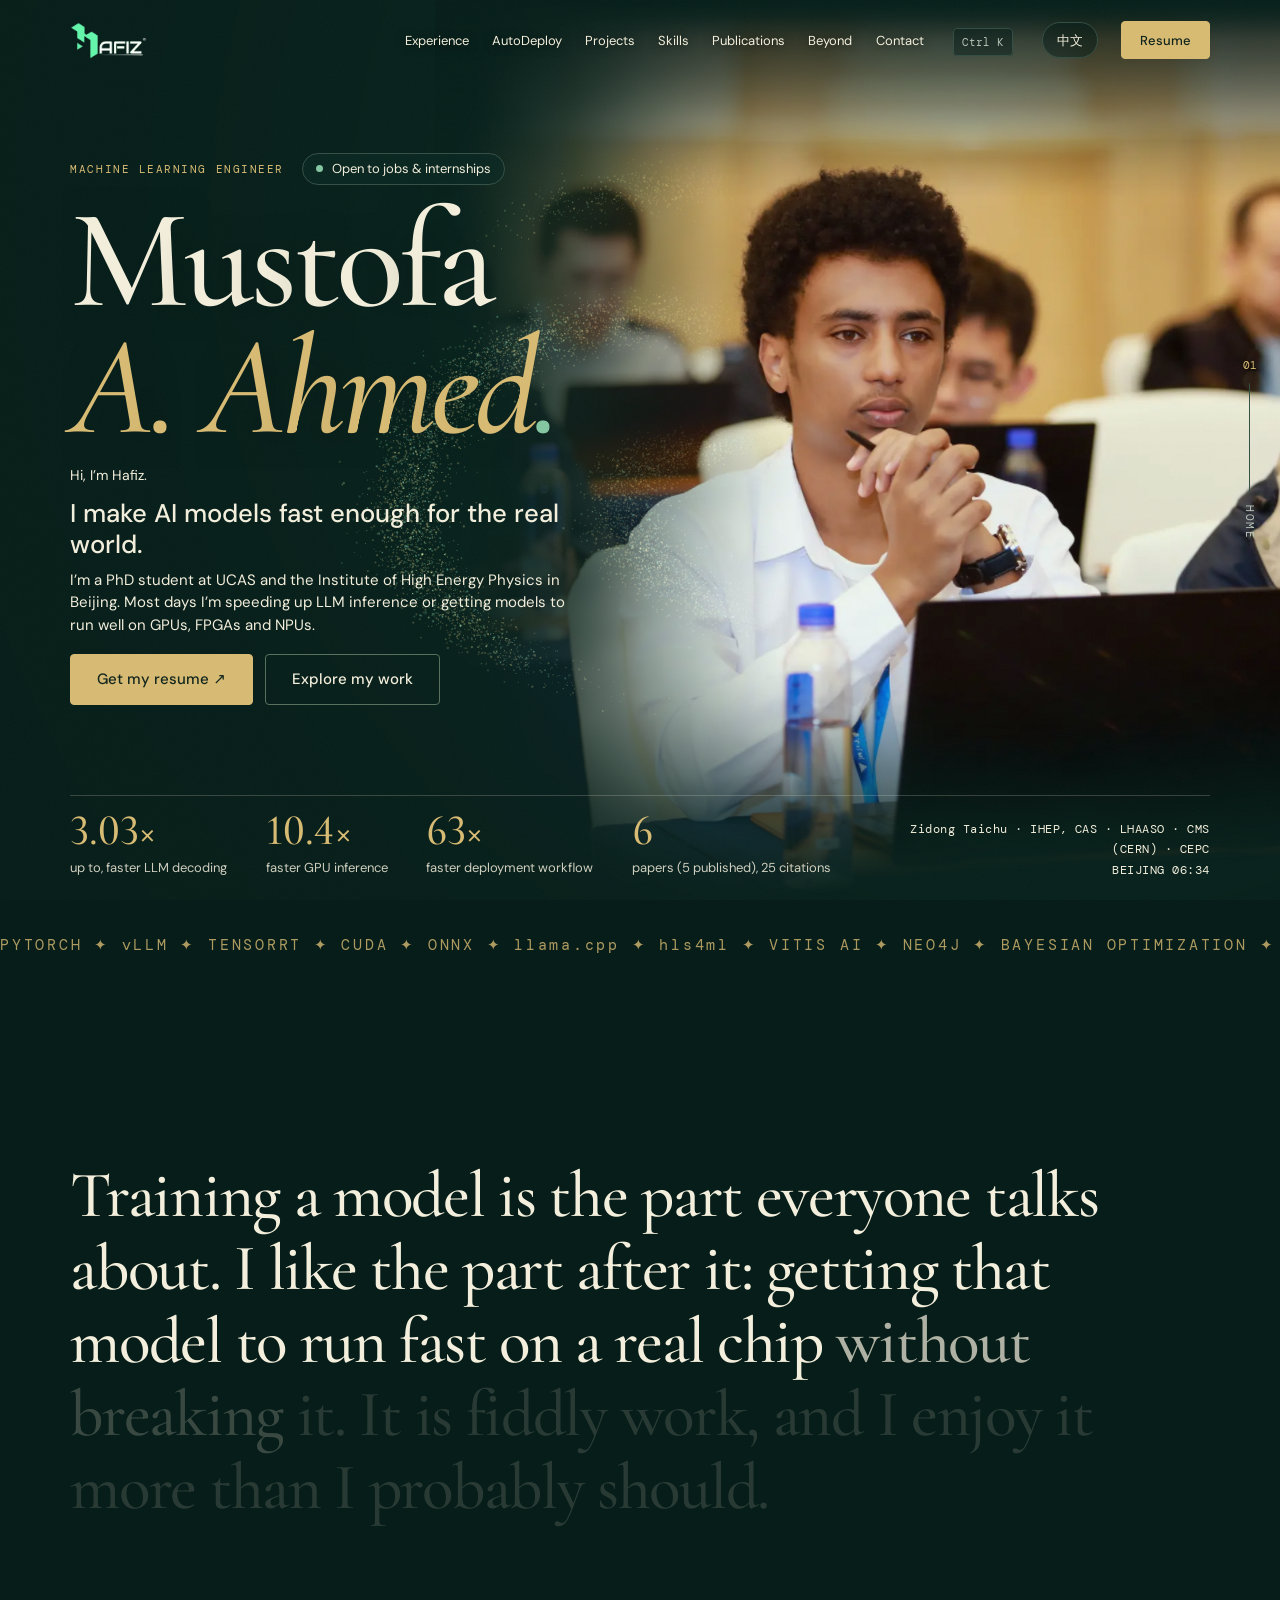
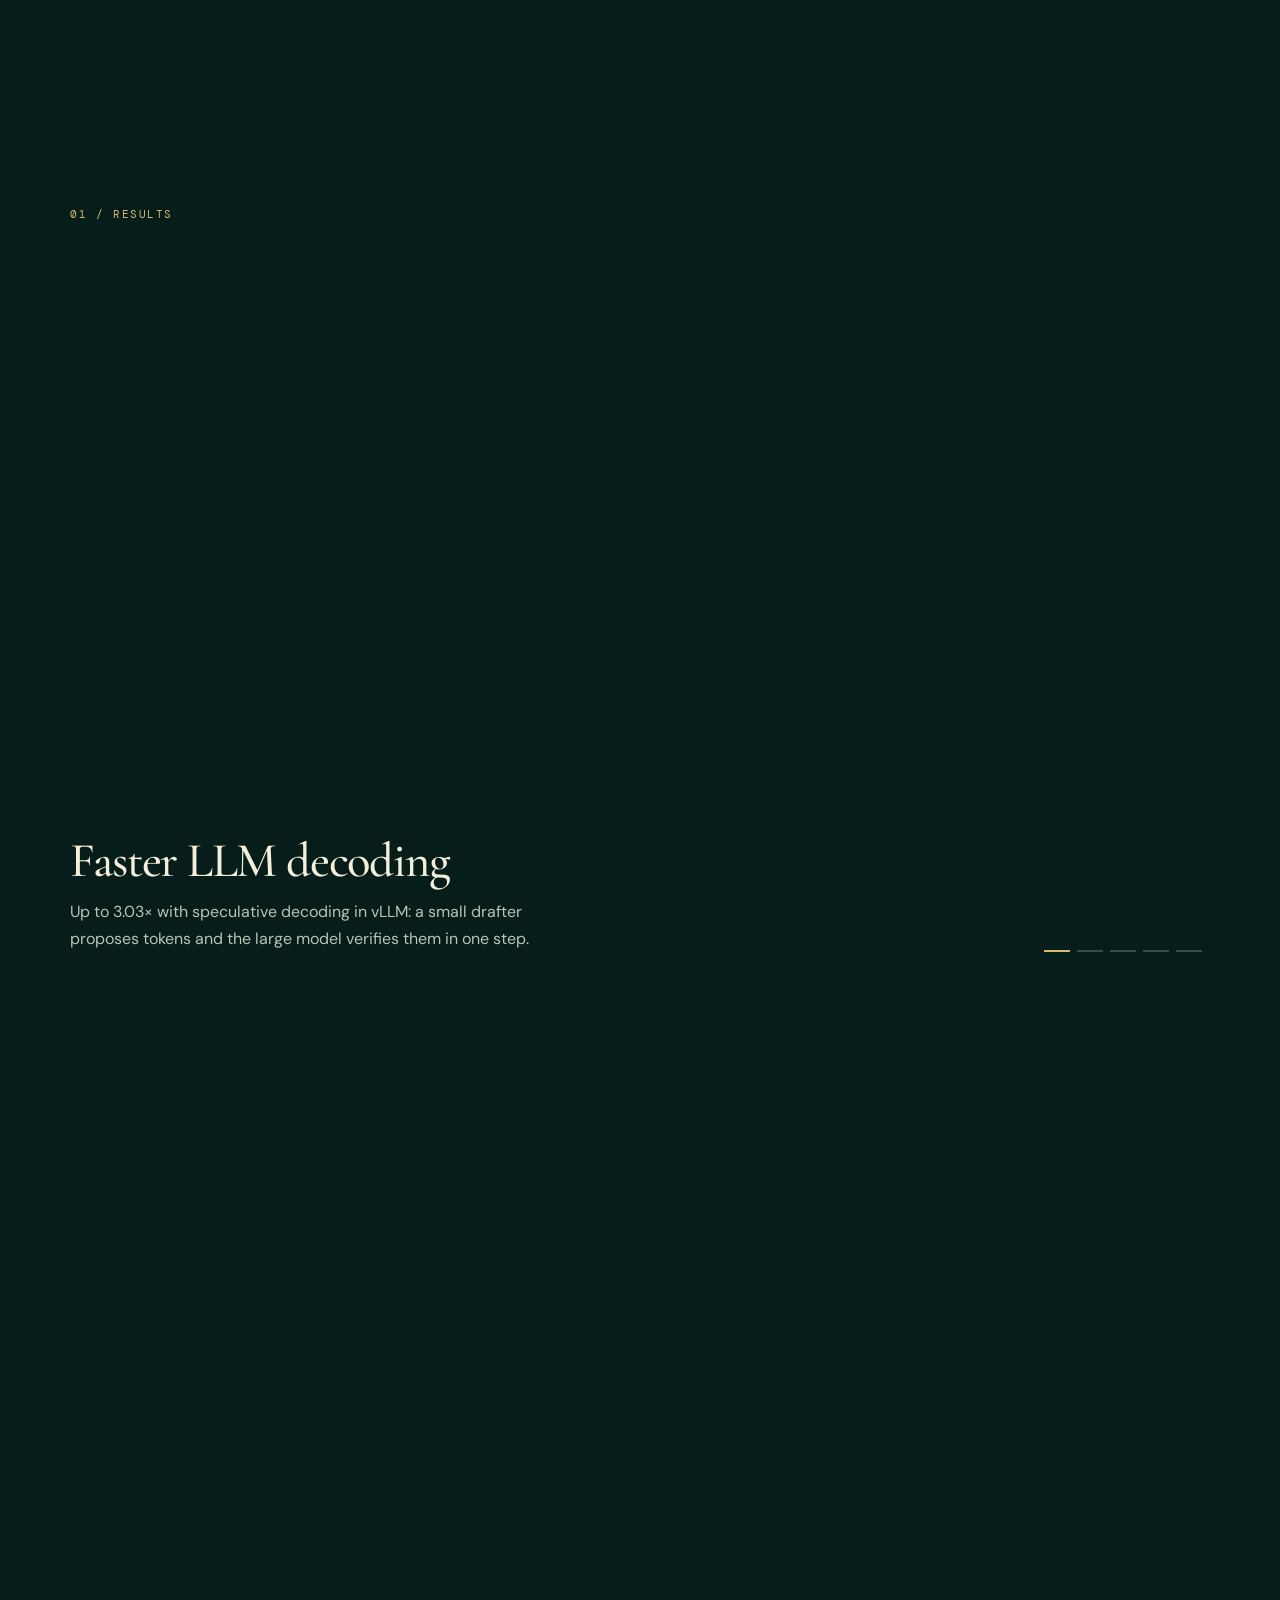
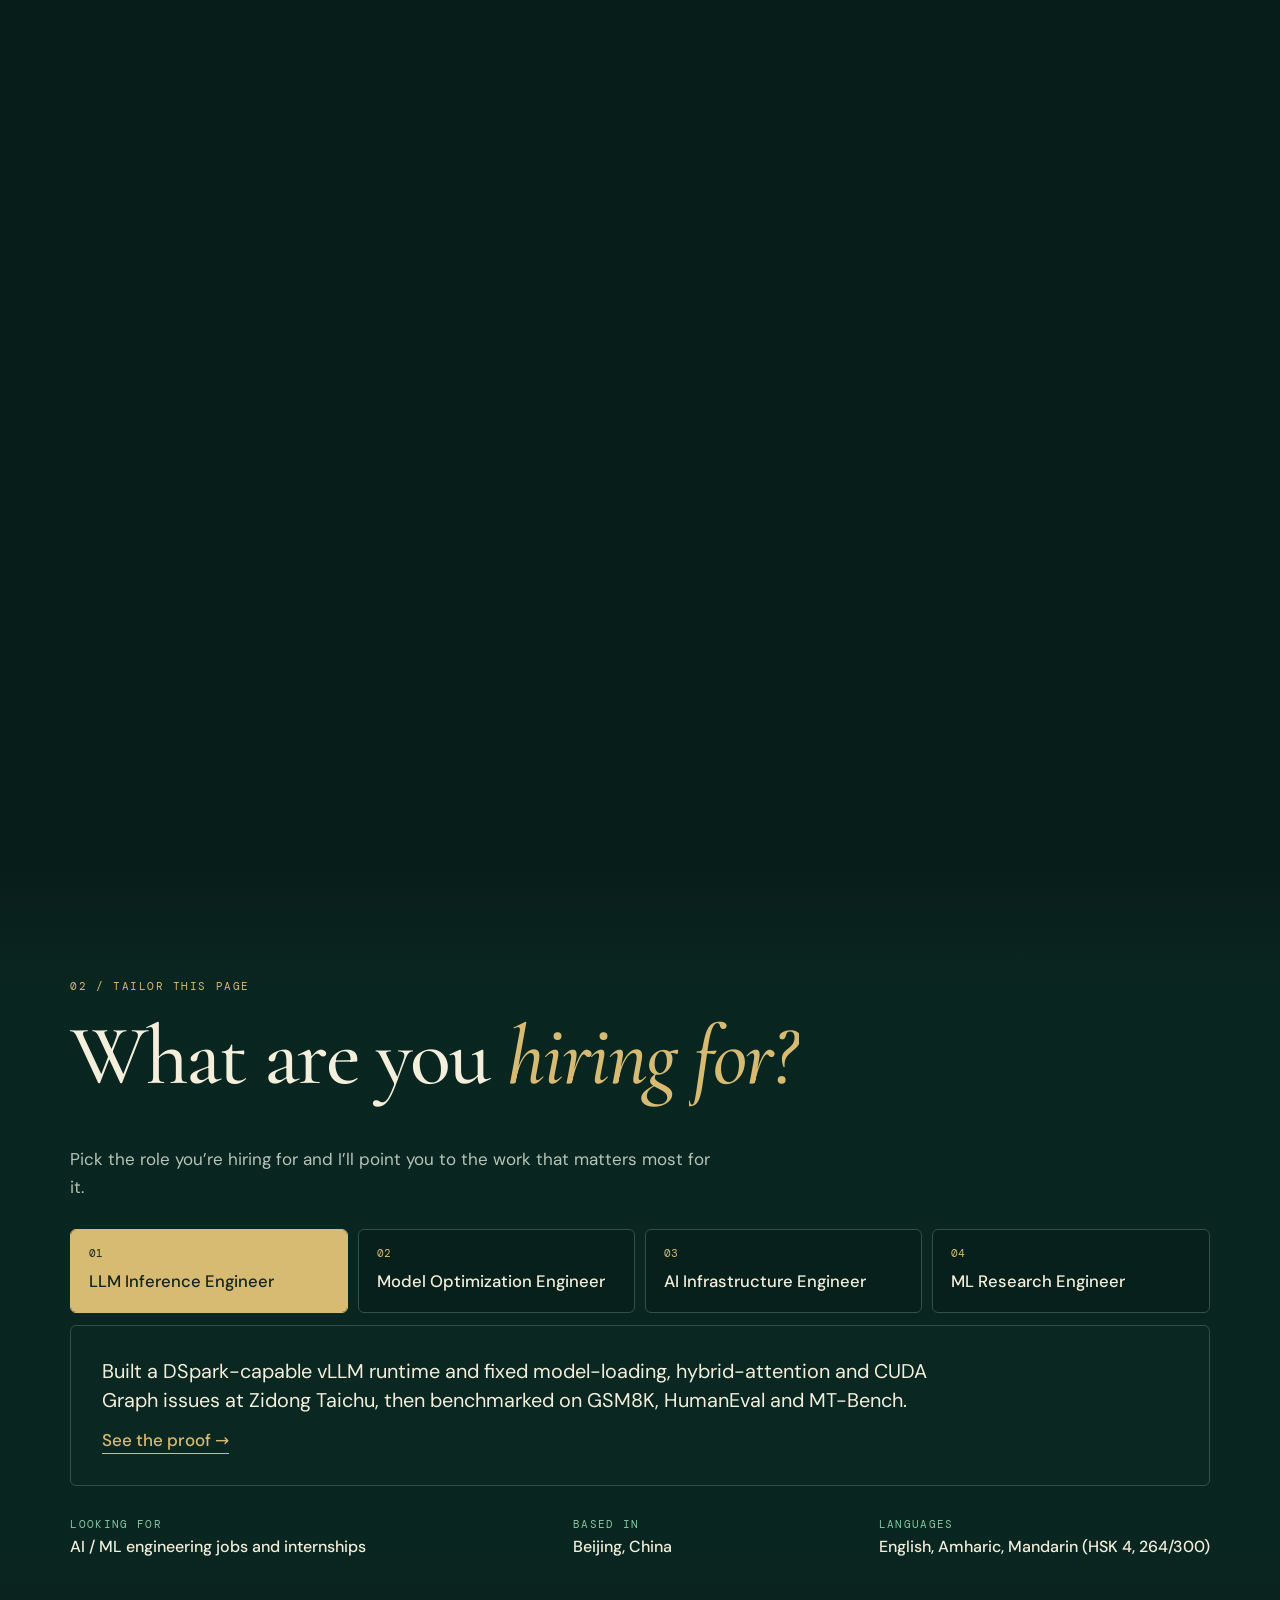
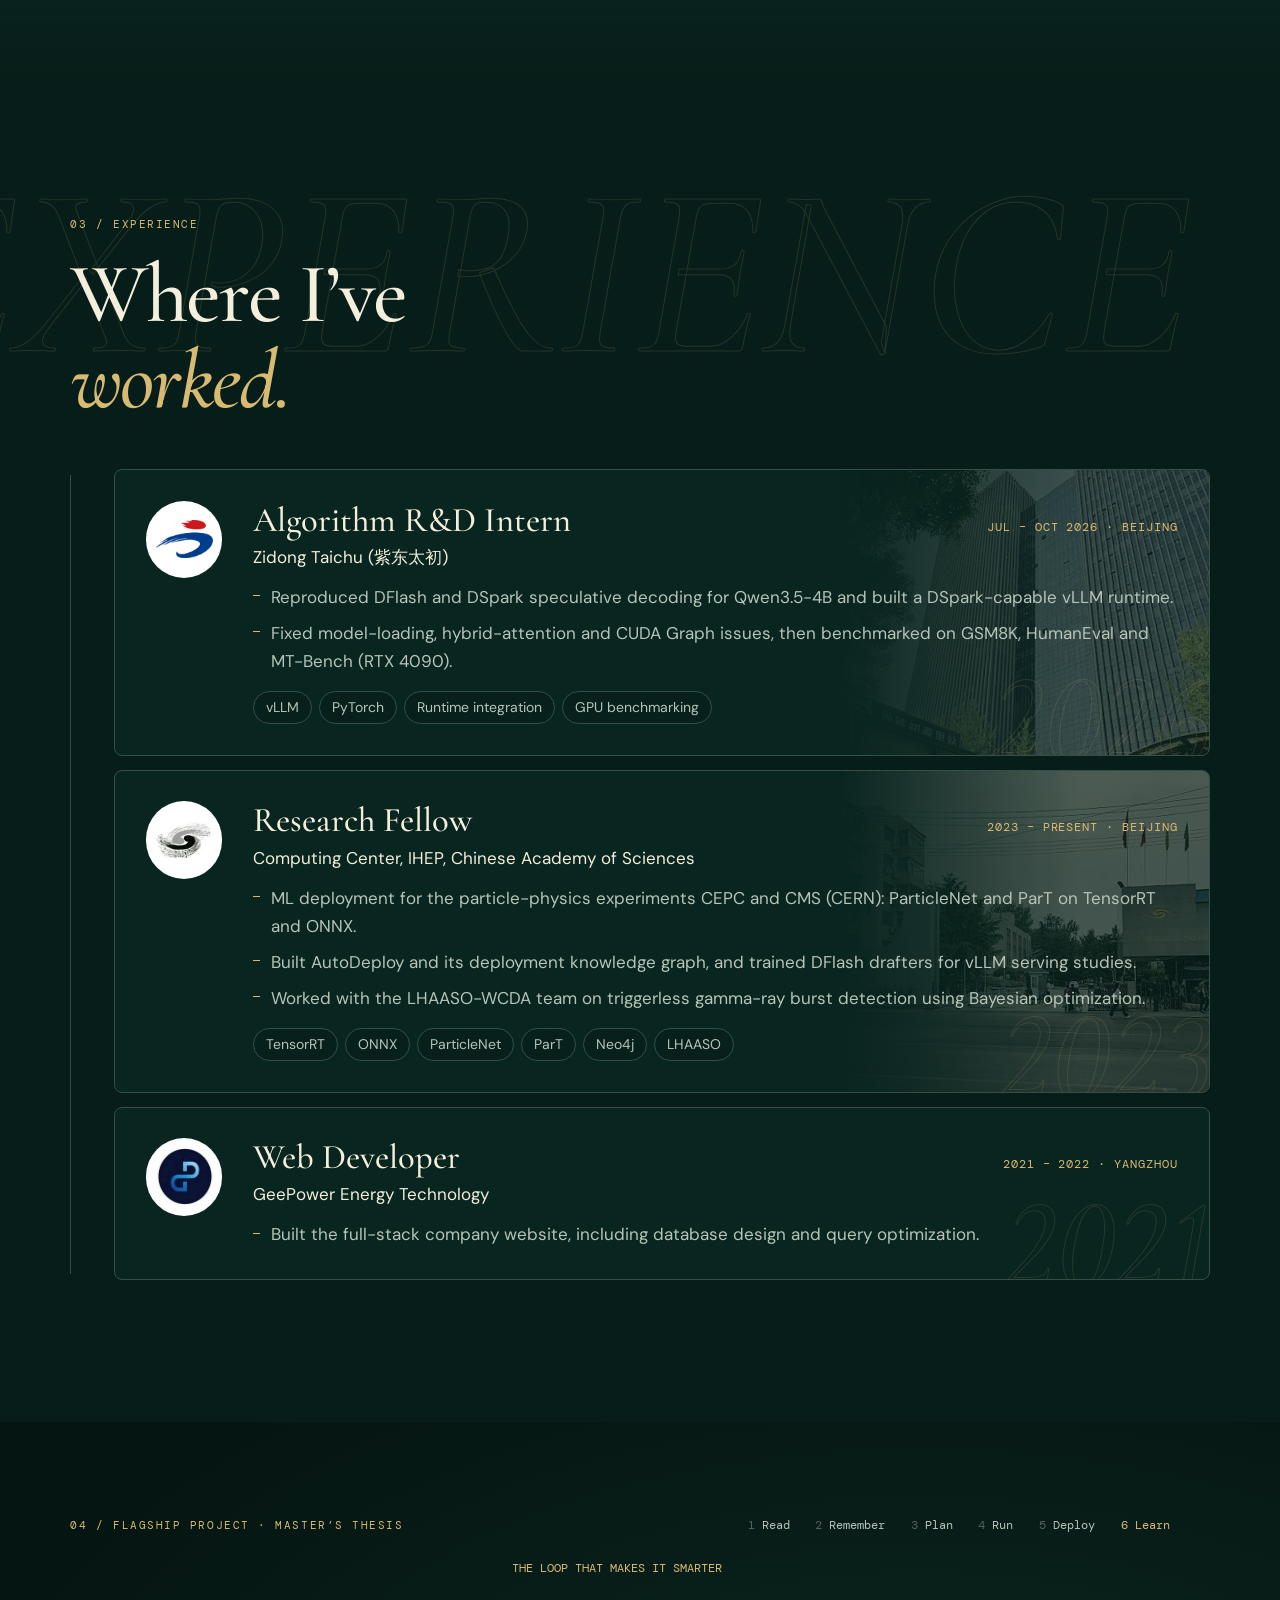
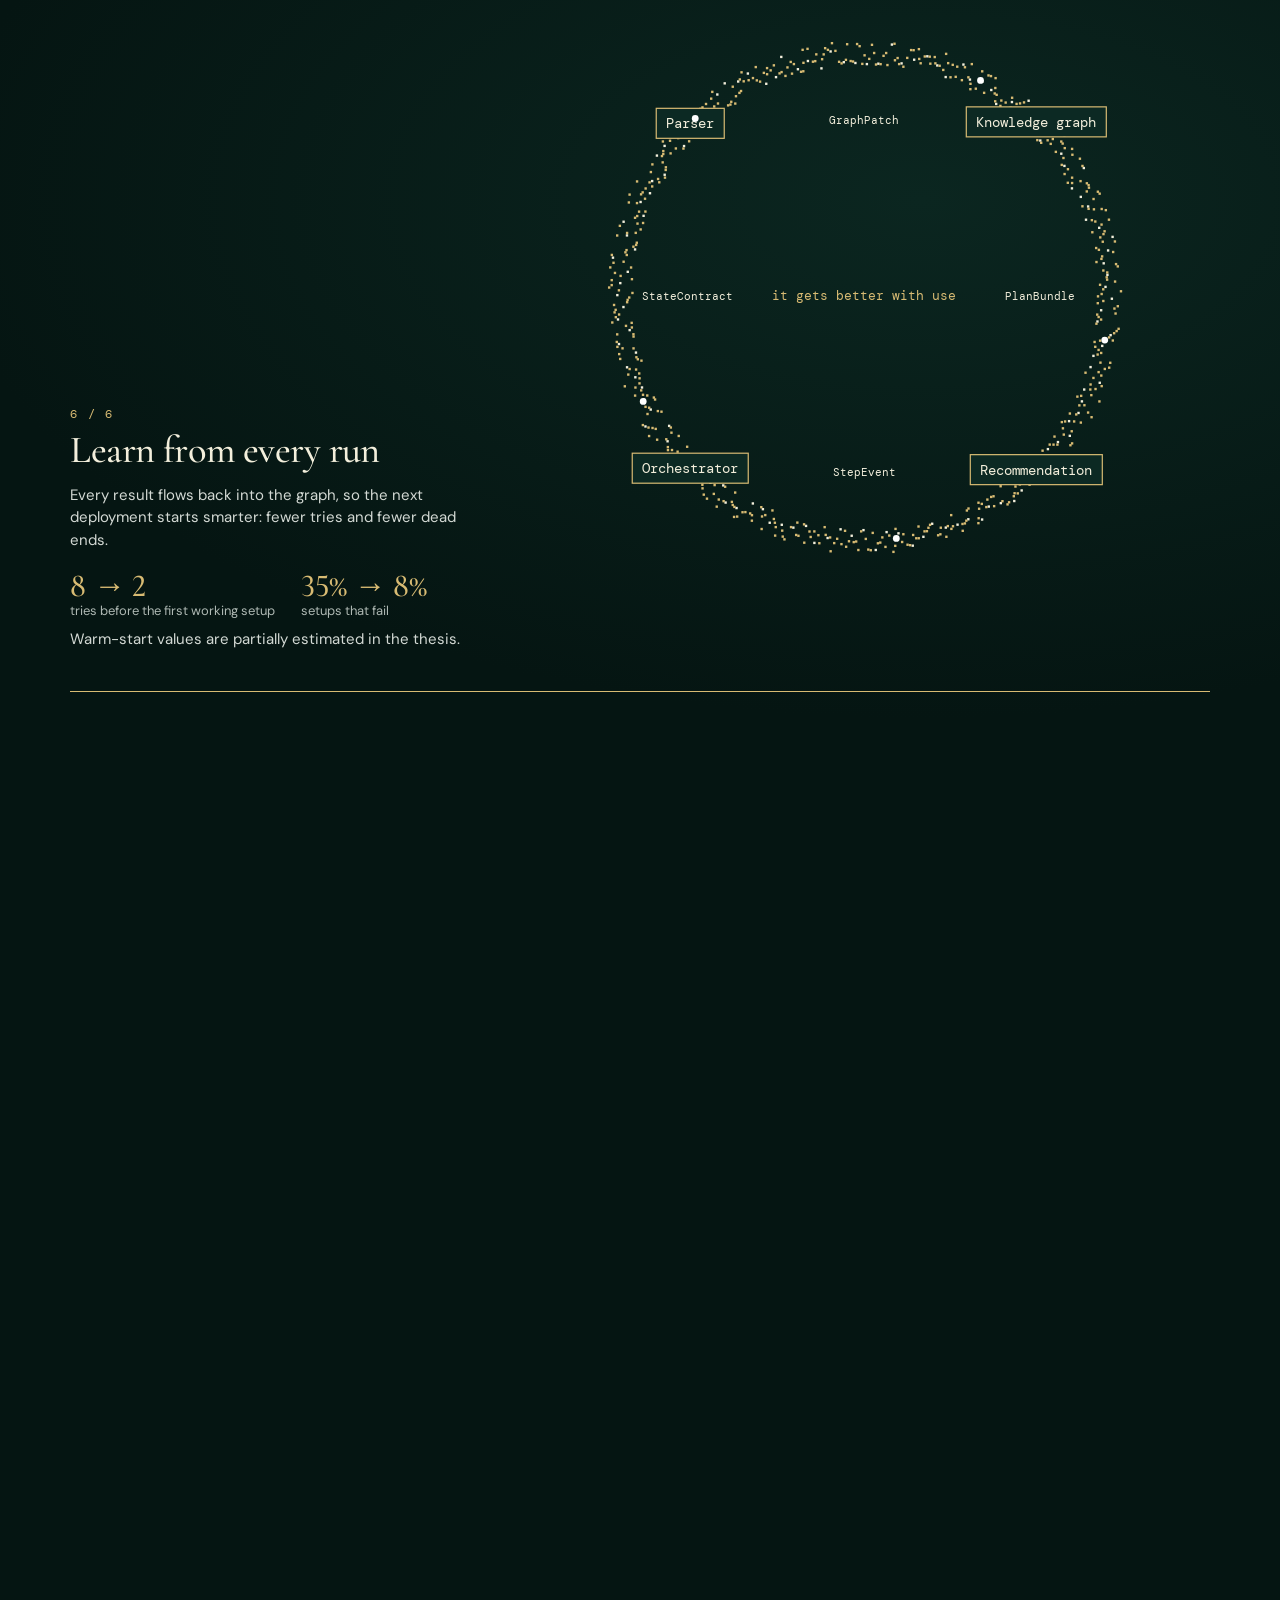
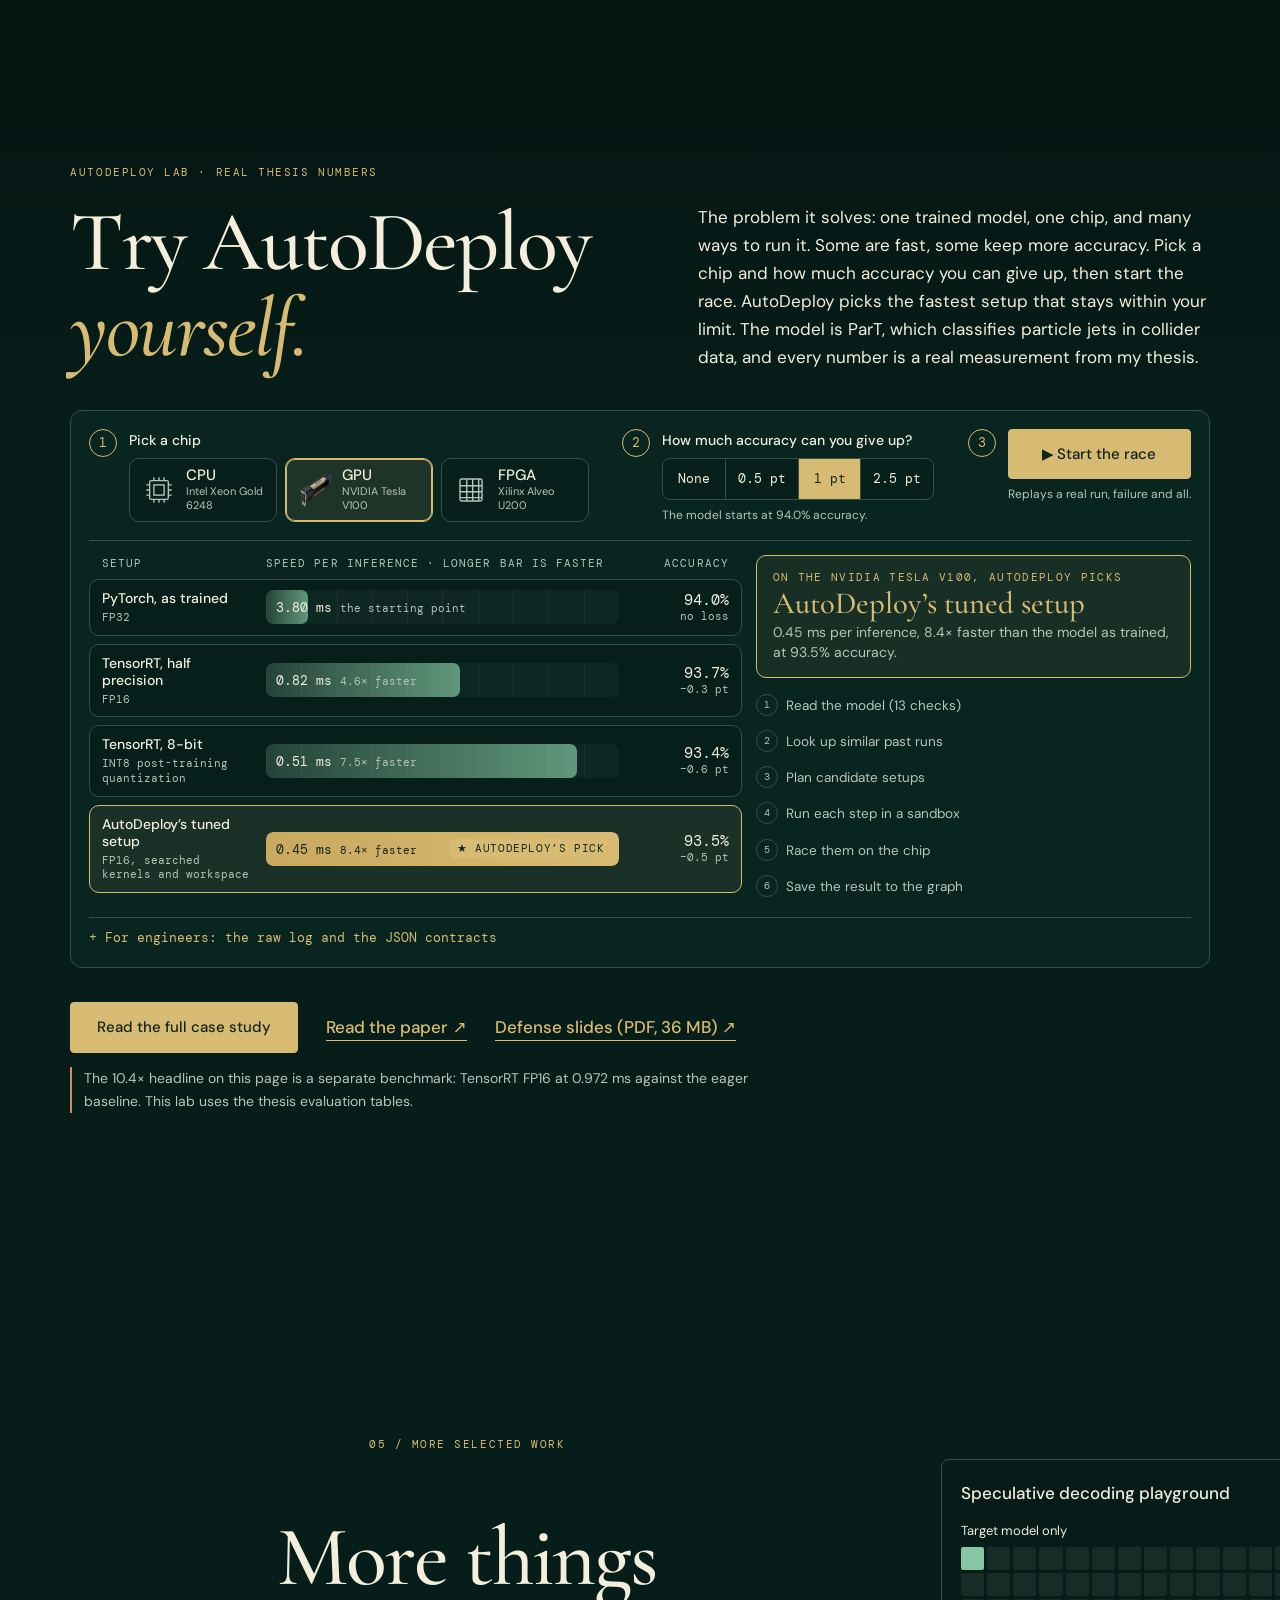
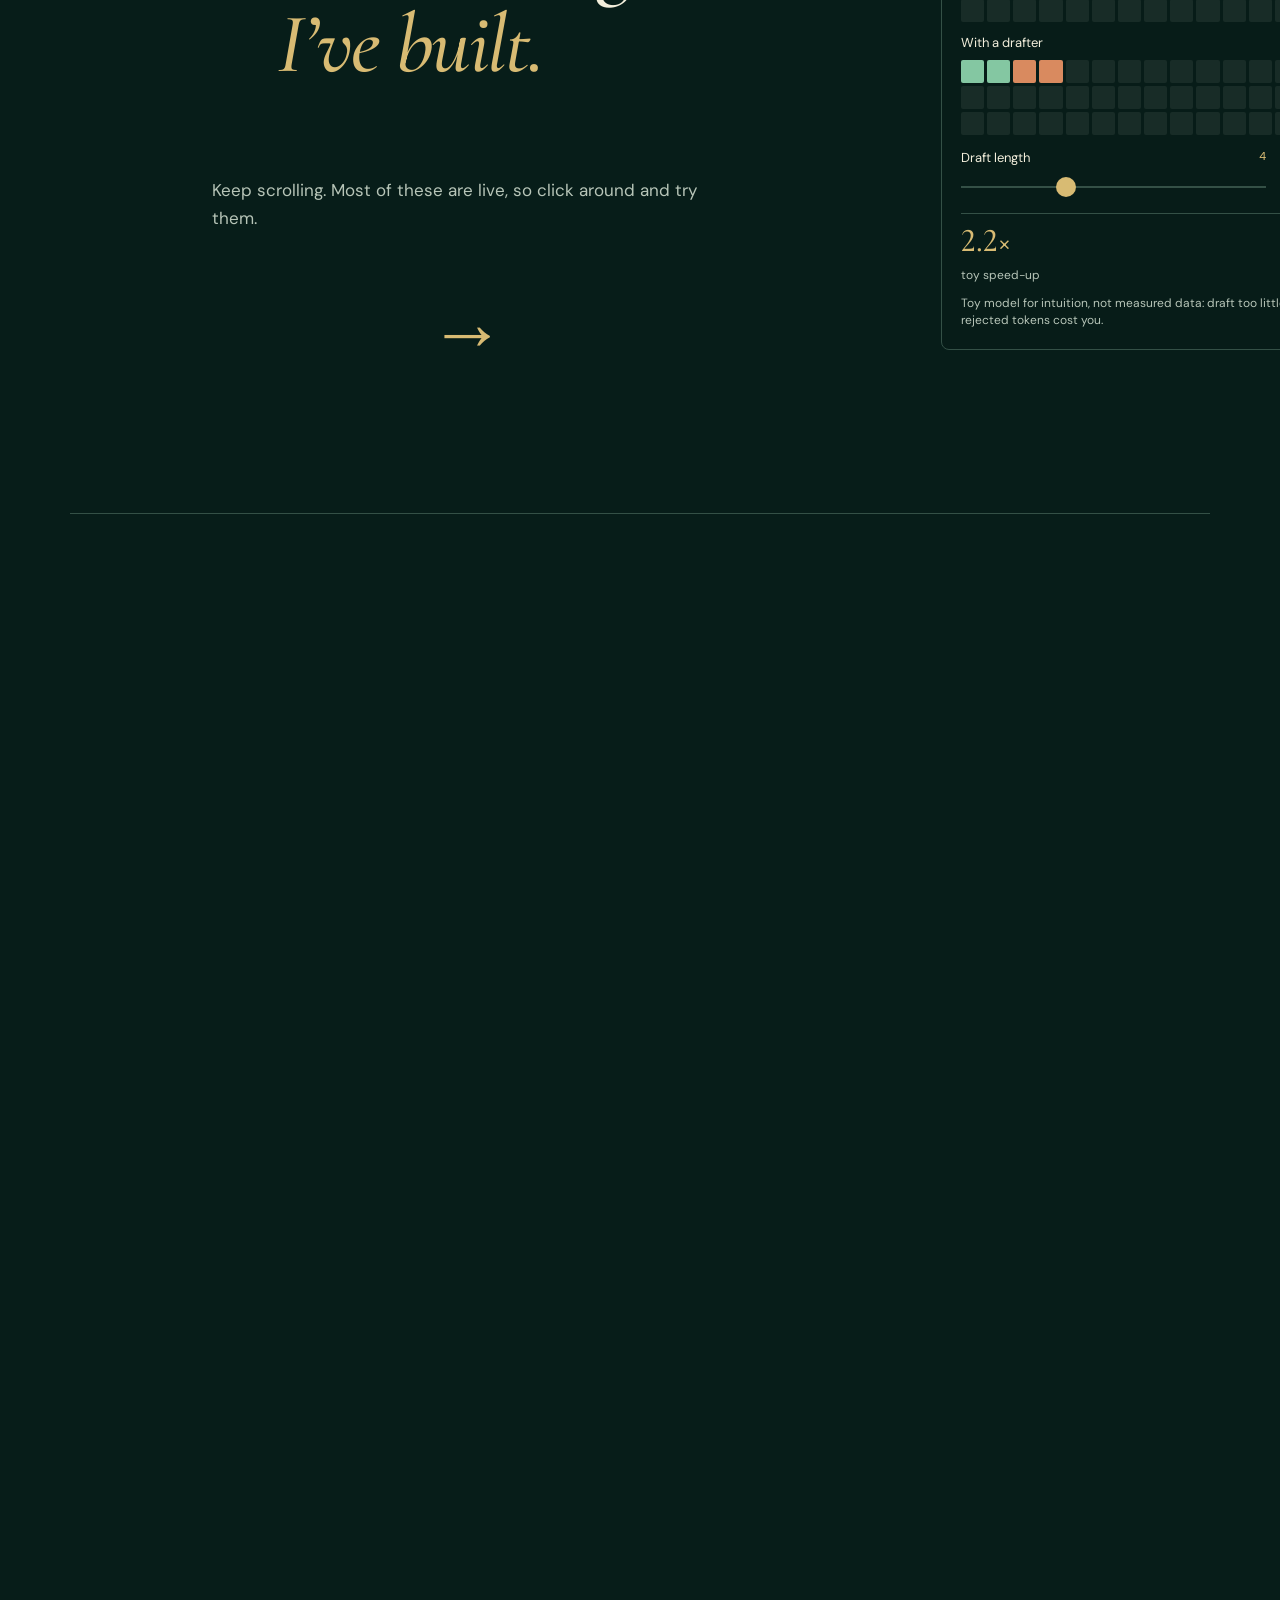
==== commit 82f44be3: "Add AutoDeploy race lab, Curiosity case study and job-fair polish - Rewrite hero and section copy in" ====
--- a/index.html
+++ b/index.html
@@ -13,7 +13,7 @@
 <meta property="og:type" content="profile">
 <meta property="og:url" content="https://hafizabc77.github.io/">
 <meta property="og:title" content="Mustofa A. Ahmed (Hafiz): Machine Learning Engineer">
-<meta property="og:description" content="I make large models run fast on real hardware. Up to 3.03× faster LLM decoding, 10.4× model speed-up, 5 published papers. Open to jobs and internships.">
+<meta property="og:description" content="I make AI models fast enough for the real world. Up to 3.03× faster LLM decoding, 10.4× faster GPU inference, a 63× faster deployment workflow and 6 papers (5 published). Open to jobs and internships.">
 <meta property="og:image" content="https://hafizabc77.github.io/assets/showcase/og-card.png">
 <meta property="og:image:width" content="1200">
 <meta property="og:image:height" content="630">
@@ -31,7 +31,7 @@
 <link rel="preload" href="assets/fonts/dm-sans.woff2" as="font" type="font/woff2" crossorigin>
 <link rel="stylesheet" href="styles.css">
 <script type="application/ld+json">
-{"@context":"https://schema.org","@type":"Person","name":"Mustofa A. Ahmed","alternateName":["Hafiz","Abdulhafiz Ahmed Mustofa"],"jobTitle":"Machine Learning Engineer","url":"https://hafizabc77.github.io/","image":"https://hafizabc77.github.io/assets/showcase/portrait-hero.webp","email":"hafizabc77@gmail.com","address":{"@type":"PostalAddress","addressLocality":"Beijing","addressCountry":"CN"},"alumniOf":[{"@type":"CollegeOrUniversity","name":"University of Chinese Academy of Sciences"},{"@type":"CollegeOrUniversity","name":"Yangzhou University"}],"knowsAbout":["LLM inference","Speculative decoding","Model deployment","Quantization","GPU acceleration","FPGA","Knowledge graphs"],"sameAs":["https://github.com/hafizabc77","https://orcid.org/0009-0009-4363-9342"]}
+{"@context":"https://schema.org","@type":"Person","name":"Mustofa A. Ahmed","alternateName":["Hafiz","Abdulhafiz Ahmed Mustofa","Mustofa Abdulhafiz Ahmed"],"jobTitle":"Machine Learning Engineer","url":"https://hafizabc77.github.io/","image":"https://hafizabc77.github.io/assets/showcase/portrait-wide.webp","email":"hafizabc77@gmail.com","address":{"@type":"PostalAddress","addressLocality":"Beijing","addressCountry":"CN"},"alumniOf":[{"@type":"CollegeOrUniversity","name":"University of Chinese Academy of Sciences"},{"@type":"CollegeOrUniversity","name":"Yangzhou University"}],"knowsAbout":["LLM inference","Speculative decoding","Model deployment","Quantization","GPU acceleration","FPGA","Knowledge graphs","Bayesian optimization"],"sameAs":["https://github.com/hafizabc77","https://orcid.org/0009-0009-4363-9342"]}
 </script>
 </head>
 <body>
@@ -40,6 +40,7 @@
 <!-- Preloader: the page "loads weights" like a model. First visit in a session only. -->
 <div id="loader" aria-hidden="true">
   <img src="assets/showcase/logo.webp" width="92" height="51" alt="">
+  <p id="loader-stream"></p>
   <div class="loader-count"><span id="loader-num">0</span><i>%</i></div>
   <p id="loader-text">Loading weights</p>
   <div class="loader-tokens"><i></i><i></i><i></i><i></i><i></i><i></i><i></i><i></i><i></i><i></i><i></i><i></i></div>
@@ -56,9 +57,11 @@
   <a class="brand" href="#home" data-cursor="TOP" aria-label="Mustofa A. Ahmed, back to top"><img src="assets/showcase/logo.webp" width="92" height="51" alt=""></a>
   <nav id="nav" aria-label="Main">
     <a href="#experience" data-magnetic><span data-scramble-hover data-en="Experience" data-zh="经历">Experience</span></a>
+    <a href="#autodeploy" data-magnetic><span data-scramble-hover>AutoDeploy</span></a>
     <a href="#projects" data-magnetic><span data-scramble-hover data-en="Projects" data-zh="项目">Projects</span></a>
     <a href="#skills" data-magnetic><span data-scramble-hover data-en="Skills" data-zh="技能">Skills</span></a>
     <a href="#publications" data-magnetic><span data-scramble-hover data-en="Publications" data-zh="论文">Publications</span></a>
+    <a href="#beyond" data-magnetic><span data-scramble-hover data-en="Beyond" data-zh="代码之外">Beyond</span></a>
     <a href="#contact" data-magnetic><span data-scramble-hover data-en="Contact" data-zh="联系">Contact</span></a>
     <a class="nav-resume-m" data-resume href="assets/Mustofa-Ahmed-Resume-EN.pdf" target="_blank" rel="noopener"><span data-en="Resume (PDF)" data-zh="简历（PDF）">Resume (PDF)</span></a>
   </nav>
@@ -75,39 +78,39 @@
 </aside>
 
 <main id="main">
-<section class="hero" id="home" data-rail-en="Home" data-rail-zh="首页" data-shape="vortex" data-dim=".85">
+<section class="hero" id="home" data-rail-en="Home" data-rail-zh="首页" data-shape="vortex" data-dim=".7" data-ink="1">
+  <figure class="hero-media">
+    <img id="hero-photo" data-plane="hero" data-hq="assets/showcase/portrait-wide.webp" data-depth="assets/showcase/portrait-depth.webp" data-focus="0.49,0.34"
+         src="assets/showcase/portrait-wide.webp" srcset="assets/showcase/portrait-wide-m.webp 1100w, assets/showcase/portrait-wide.webp 2000w" sizes="(max-width: 760px) 100vw, 64vw"
+         width="2000" height="1333" alt="Mustofa A. Ahmed (Hafiz) listening at a technical conference, with other attendees and the hall behind him" fetchpriority="high">
+  </figure>
   <div class="hero-copy">
     <p class="hero-tags">
       <span class="eyebrow" data-scramble data-en="Machine Learning Engineer" data-zh="机器学习工程师">Machine Learning Engineer</span>
       <span class="opportunity" data-en="Open to jobs &amp; internships" data-zh="求职 · 实习均可">Open to jobs &amp; internships</span>
     </p>
     <h1 data-split>Mustofa<br><i>A. Ahmed<b>.</b></i></h1>
-    <p class="aka" data-rise data-en="Call me Hafiz. Published as Abdulhafiz Ahmed Mustofa." data-zh="叫我 Hafiz。论文署名：Abdulhafiz Ahmed Mustofa。">Call me Hafiz. Published as Abdulhafiz Ahmed Mustofa.</p>
-    <p class="hero-line" data-rise data-en="I make large models run fast on real hardware." data-zh="专注于让大模型在真实硬件上高效运行。">I make large models run fast on real hardware.</p>
-    <p class="hero-description" data-rise data-en="LLM inference, speculative decoding and model deployment across GPUs, FPGAs and NPUs. PhD student at UCAS / IHEP, Chinese Academy of Sciences, based in Beijing." data-zh="大语言模型推理、投机解码，以及面向 GPU、FPGA 和 NPU 的模型部署。现为中国科学院大学 / 中国科学院高能物理研究所博士研究生，常驻北京。">LLM inference, speculative decoding and model deployment across GPUs, FPGAs and NPUs. PhD student at UCAS / IHEP, Chinese Academy of Sciences, based in Beijing.</p>
+    <p class="aka" data-rise data-en="Hi, I’m Hafiz." data-zh="你好，我是 Hafiz。">Hi, I’m Hafiz.</p>
+    <p class="hero-line" data-rise data-en="I make AI models fast enough for the real world." data-zh="让 AI 模型快到能真正落地。">I make AI models fast enough for the real world.</p>
+    <p class="hero-description" data-rise data-en="I’m a PhD student at UCAS and the Institute of High Energy Physics in Beijing. Most days I’m speeding up LLM inference or getting models to run well on GPUs, FPGAs and NPUs." data-zh="我是中国科学院大学与中国科学院高能物理研究所的博士生。平时主要在加速大模型推理，让模型在 GPU、FPGA 和 NPU 上跑得又快又稳。">I’m a PhD student at UCAS and the Institute of High Energy Physics in Beijing. Most days I’m speeding up LLM inference or getting models to run well on GPUs, FPGAs and NPUs.</p>
     <div class="actions" data-rise>
       <a class="button primary" data-resume data-magnetic data-cursor="PDF" href="assets/Mustofa-Ahmed-Resume-EN.pdf" target="_blank" rel="noopener"><span data-en="Get my resume ↗" data-zh="查看简历 ↗">Get my resume ↗</span></a>
       <a class="button" href="#projects" data-magnetic><span data-en="Explore my work" data-zh="探索我的项目">Explore my work</span></a>
     </div>
   </div>
-  <figure class="hero-portrait" data-tilt data-cursor="HAFIZ">
-    <span class="orbit orbit-one"></span>
-    <span class="orbit orbit-two"></span>
-    <span class="portrait-mask"><img src="assets/showcase/portrait-hero.webp" width="660" height="660" alt="Mustofa A. Ahmed (Hafiz) at a technical conference" fetchpriority="high"></span>
-  </figure>
   <ul class="hero-stats" aria-label="Key results">
     <li data-rise><b data-count="3.03" data-decimals="2" data-suffix="×">3.03×</b><span data-en="up to, faster LLM decoding" data-zh="LLM 解码最高提速">up to, faster LLM decoding</span></li>
-    <li data-rise><b data-count="10.4" data-decimals="1" data-suffix="×">10.4×</b><span data-en="ParT speed-up, TensorRT" data-zh="ParT 推理加速">ParT speed-up, TensorRT</span></li>
-    <li data-rise><b data-count="5" data-decimals="0">5</b><span data-en="papers, 3 as first author" data-zh="篇论文，3 篇第一作者">papers, 3 as first author</span></li>
-    <li class="hero-trust" data-rise><span data-en="Zidong Taichu · IHEP, CAS · CMS (CERN) &amp; CEPC · CSC Scholar" data-zh="紫东太初 · 中科院高能所 · CMS（CERN）与 CEPC · CSC 奖学金">Zidong Taichu · IHEP, CAS · CMS (CERN) &amp; CEPC · CSC Scholar</span></li>
+    <li data-rise><b data-count="10.4" data-decimals="1" data-suffix="×">10.4×</b><span data-en="faster GPU inference" data-zh="GPU 推理加速">faster GPU inference</span></li>
+    <li data-rise><b data-count="63" data-decimals="0" data-suffix="×">63×</b><span data-en="faster deployment workflow" data-zh="部署流程提速">faster deployment workflow</span></li>
+    <li data-rise><b data-count="6" data-decimals="0">6</b><span data-en="papers (5 published), 25 citations" data-zh="篇论文（已发表 5 篇），引用 25 次">papers (5 published), 25 citations</span></li>
+    <li class="hero-trust" data-rise><span data-en="Zidong Taichu · IHEP, CAS · LHAASO · CMS (CERN) · CEPC" data-zh="紫东太初 · 中科院高能所 · LHAASO · CMS（CERN）· CEPC">Zidong Taichu · IHEP, CAS · LHAASO · CMS (CERN) · CEPC</span><span class="clock" id="clock"></span></li>
   </ul>
-  <a class="scroll-cue" href="#manifesto" aria-label="Scroll"><span data-en="Scroll" data-zh="向下滚动">Scroll</span><i></i></a>
-</section>
-
-<div class="ticker" aria-hidden="true"><div class="ticker-track"><span>PYTORCH <b>✦</b> vLLM <b>✦</b> TENSORRT <b>✦</b> CUDA <b>✦</b> ONNX <b>✦</b> llama.cpp <b>✦</b> hls4ml <b>✦</b> VITIS AI <b>✦</b> NEO4J <b>✦</b> DOCKER <b>✦</b> UNREAL ENGINE 5 <b>✦</b> </span><span>PYTORCH <b>✦</b> vLLM <b>✦</b> TENSORRT <b>✦</b> CUDA <b>✦</b> ONNX <b>✦</b> llama.cpp <b>✦</b> hls4ml <b>✦</b> VITIS AI <b>✦</b> NEO4J <b>✦</b> DOCKER <b>✦</b> UNREAL ENGINE 5 <b>✦</b> </span></div></div>
+</section>
+
+<div class="wave-ticker" id="wave-ticker" aria-hidden="true"><div class="ticker-run"><span>PYTORCH ✦ vLLM ✦ TENSORRT ✦ CUDA ✦ ONNX ✦ llama.cpp ✦ hls4ml ✦ VITIS AI ✦ NEO4J ✦ BAYESIAN OPTIMIZATION ✦ UNREAL ENGINE 5 ✦ PYTORCH ✦ vLLM ✦ TENSORRT ✦ CUDA ✦ ONNX ✦ llama.cpp ✦ hls4ml ✦ VITIS AI ✦ NEO4J ✦ BAYESIAN OPTIMIZATION ✦ UNREAL ENGINE 5 ✦ </span><span>PYTORCH ✦ vLLM ✦ TENSORRT ✦ CUDA ✦ ONNX ✦ llama.cpp ✦ hls4ml ✦ VITIS AI ✦ NEO4J ✦ BAYESIAN OPTIMIZATION ✦ UNREAL ENGINE 5 ✦ PYTORCH ✦ vLLM ✦ TENSORRT ✦ CUDA ✦ ONNX ✦ llama.cpp ✦ hls4ml ✦ VITIS AI ✦ NEO4J ✦ BAYESIAN OPTIMIZATION ✦ UNREAL ENGINE 5 ✦ </span></div></div>
 
 <section class="manifesto" id="manifesto" data-shape="vortex" data-dim=".42">
-  <p data-words data-en="I turn complex ideas into working systems. I enjoy debugging difficult systems, understanding performance bottlenecks and turning technical work into something people can use." data-zh="我将复杂想法转化为可运行的系统。我喜欢调试复杂系统、理解性能瓶颈，并将技术成果转化为可用工具。">I turn complex ideas into working systems. I enjoy debugging difficult systems, understanding performance bottlenecks and turning technical work into something people can use.</p>
+  <p data-words data-en="Training a model is the part everyone talks about. I like the part after it: getting that model to run fast on a real chip without breaking it. It is fiddly work, and I enjoy it more than I probably should." data-zh="训练模型是大家都爱聊的部分，而我更喜欢之后的那一段：让模型在真实芯片上跑得飞快，又不出问题。这活儿很磨人，但我乐在其中。">Training a model is the part everyone talks about. I like the part after it: getting that model to run fast on a real chip without breaking it. It is fiddly work, and I enjoy it more than I probably should.</p>
 </section>
 
 <!-- Scroll story: particles form each result. The numbers are also real text for screen readers and non-WebGL browsers. -->
@@ -122,28 +125,33 @@
       </li>
       <li class="step" data-shape="n104">
         <span class="big-num">10.4×</span>
-        <h2 data-en="Faster deployed models" data-zh="更快的部署模型">Faster deployed models</h2>
-        <p data-en="ParT inference with TensorRT FP16, down to 0.972 ms on an NVIDIA V100 at batch size 1. Built for particle-physics experiments CMS (CERN) and CEPC." data-zh="TensorRT FP16 优化后的 ParT 推理，在 NVIDIA V100（批量为 1）上低至 0.972 ms，面向 CMS（CERN）与 CEPC 粒子物理实验。">ParT inference with TensorRT FP16, down to 0.972 ms on an NVIDIA V100 at batch size 1. Built for particle-physics experiments CMS (CERN) and CEPC.</p>
+        <h2 data-en="Faster GPU inference" data-zh="更快的 GPU 推理">Faster GPU inference</h2>
+        <p data-en="Particle Transformer with TensorRT FP16 on an NVIDIA V100: 0.972 ms at batch size 1, about 10.4× the speed of the eager baseline. ParticleNet with TensorRT FP32 reached about 6.6× at 0.456 ms." data-zh="Particle Transformer 在 NVIDIA V100 上使用 TensorRT FP16：批量为 1 时 0.972 ms，约为 eager 基线速度的 10.4 倍。ParticleNet 使用 TensorRT FP32 约为 6.6 倍，0.456 ms。">Particle Transformer with TensorRT FP16 on an NVIDIA V100: 0.972 ms at batch size 1, about 10.4× the speed of the eager baseline. ParticleNet with TensorRT FP32 reached about 6.6× at 0.456 ms.</p>
+      </li>
+      <li class="step" data-shape="n63">
+        <span class="big-num">63×</span>
+        <h2 data-en="Faster deployment workflow" data-zh="更快的部署流程">Faster deployment workflow</h2>
+        <p data-en="One model across CPU, GPU and FPGA: about three weeks by hand, about eight hours with AutoDeploy, using roughly 40× less expert time." data-zh="同一模型部署到 CPU、GPU 和 FPGA：人工约需三周，AutoDeploy 约需八小时，专家投入时间减少约 40 倍。">One model across CPU, GPU and FPGA: about three weeks by hand, about eight hours with AutoDeploy, using roughly 40× less expert time.</p>
       </li>
       <li class="step" data-shape="chips">
         <span class="big-num">GPU · FPGA · NPU</span>
-        <h2 data-en="Three kinds of silicon" data-zh="三类硬件平台">Three kinds of silicon</h2>
-        <p data-en="Models deployed across NVIDIA GPUs, Xilinx FPGAs and Huawei Ascend NPUs, using TensorRT, ONNX, hls4ml, Vitis AI, quantization and pruning." data-zh="将模型部署到 NVIDIA GPU、Xilinx FPGA 和华为昇腾 NPU，涵盖 TensorRT、ONNX、hls4ml、Vitis AI、量化与剪枝。">Models deployed across NVIDIA GPUs, Xilinx FPGAs and Huawei Ascend NPUs, using TensorRT, ONNX, hls4ml, Vitis AI, quantization and pruning.</p>
+        <h2 data-en="One workflow, many chips" data-zh="一套流程，多种芯片">One workflow, many chips</h2>
+        <p data-en="Evaluated on Intel Xeon, NVIDIA V100 and Xilinx Alveo U200, with Huawei Ascend NPU work alongside." data-zh="在 Intel Xeon、NVIDIA V100 和 Xilinx Alveo U200 上完成评估，并开展华为昇腾 NPU 相关工作。">Evaluated on Intel Xeon, NVIDIA V100 and Xilinx Alveo U200, with Huawei Ascend NPU work alongside.</p>
       </li>
-      <li class="step" data-shape="n5">
-        <span class="big-num">5</span>
-        <h2 data-en="Published papers" data-zh="已发表论文">Published papers</h2>
-        <p data-en="Three as first author, with one more submitted to IEEE CSCWD 2027." data-zh="其中第一作者 3 篇，另有 1 篇已投稿 IEEE CSCWD 2027。">Three as first author, with one more submitted to IEEE CSCWD 2027.</p>
+      <li class="step" data-shape="n6">
+        <span class="big-num">6</span>
+        <h2 data-en="Research papers" data-zh="篇研究论文">Research papers</h2>
+        <p data-en="Five published, three of them as first author, with 25 citations so far. The sixth, also first author, is submitted to IEEE CSCWD 2027." data-zh="已发表 5 篇，其中第一作者 3 篇，目前累计引用 25 次；第 6 篇同样为第一作者，已投稿 IEEE CSCWD 2027。">Five published, three of them as first author, with 25 citations so far. The sixth, also first author, is submitted to IEEE CSCWD 2027.</p>
       </li>
     </ol>
-    <div class="step-dots" aria-hidden="true"><i></i><i></i><i></i><i></i></div>
-  </div>
-</section>
-
-<section class="fit" id="fit" data-rail-en="Your role" data-rail-zh="岗位匹配" data-shape="network" data-dim=".3">
+    <div class="step-dots" aria-hidden="true"><i></i><i></i><i></i><i></i><i></i></div>
+  </div>
+</section>
+
+<section class="fit" id="fit" data-rail-en="Your role" data-rail-zh="岗位匹配" data-shape="network" data-dim=".3" data-ink=".6">
   <p class="eyebrow" data-en="02 / Tailor this page" data-zh="02 / 定制此页面">02 / Tailor this page</p>
   <h2 data-split data-en="What are you <i>hiring for?</i>" data-zh="你在招聘<i>什么岗位？</i>">What are you <i>hiring for?</i></h2>
-  <p class="fit-note" data-reveal data-en="Pick a role. The evidence below, the matching projects and the matching skills all light up." data-zh="选择一个岗位，下方的相关证据、匹配项目和匹配技能都会高亮显示。">Pick a role. The evidence below, the matching projects and the matching skills all light up.</p>
+  <p class="fit-note" data-reveal data-en="Pick the role you’re hiring for and I’ll point you to the work that matters most for it." data-zh="选择你正在招聘的岗位，我会为你标出最相关的经历。">Pick the role you’re hiring for and I’ll point you to the work that matters most for it.</p>
   <div class="roles" role="tablist" aria-label="Role" data-reveal>
     <button type="button" role="tab" class="role-tab" data-role="inference" aria-selected="false" data-cursor="SELECT"><span>01</span><b data-en="LLM Inference Engineer" data-zh="大模型推理工程师">LLM Inference Engineer</b></button>
     <button type="button" role="tab" class="role-tab" data-role="optim" aria-selected="false" data-cursor="SELECT"><span>02</span><b data-en="Model Optimization Engineer" data-zh="模型优化工程师">Model Optimization Engineer</b></button>
@@ -152,9 +160,9 @@
   </div>
   <div class="role-panels" data-reveal>
     <div class="role-panel" role="tabpanel" data-panel="inference" data-spot><p data-en="Built a DSpark-capable vLLM runtime and fixed model-loading, hybrid-attention and CUDA Graph issues at Zidong Taichu, then benchmarked on GSM8K, HumanEval and MT-Bench." data-zh="在紫东太初开发支持 DSpark 的 vLLM 推理运行时，解决模型加载、混合注意力与 CUDA Graph 兼容性问题，并在 GSM8K、HumanEval 和 MT-Bench 上完成基准测试。">Built a DSpark-capable vLLM runtime and fixed model-loading, hybrid-attention and CUDA Graph issues at Zidong Taichu, then benchmarked on GSM8K, HumanEval and MT-Bench.</p><a class="text-link" href="#p-spec" data-en="See the proof →" data-zh="查看证据 →">See the proof →</a></div>
-    <div class="role-panel" role="tabpanel" data-panel="optim" data-spot hidden><p data-en="Quantization (PTQ, QAT), pruning, TensorRT and ONNX, with 10.4× and 6.6× speed-ups on an NVIDIA V100. AutoDeploy picks the optimization path for a given model and hardware." data-zh="熟悉量化（PTQ、QAT）、剪枝、TensorRT 与 ONNX，在 NVIDIA V100 上实现 10.4 倍和 6.6 倍加速。AutoDeploy 可针对模型与硬件选择优化路径。">Quantization (PTQ, QAT), pruning, TensorRT and ONNX, with 10.4× and 6.6× speed-ups on an NVIDIA V100. AutoDeploy picks the optimization path for a given model and hardware.</p><a class="text-link" href="#p-auto" data-en="See the proof →" data-zh="查看证据 →">See the proof →</a></div>
-    <div class="role-panel" role="tabpanel" data-panel="infra" data-spot hidden><p data-en="Built AutoDeploy to take models onto NVIDIA GPUs, Xilinx FPGAs and Huawei Ascend NPUs through one workflow, with a Neo4j knowledge graph behind it. Comfortable with Linux, Docker, Git and CI/CD." data-zh="开发 AutoDeploy，用统一流程将模型部署到 NVIDIA GPU、Xilinx FPGA 和华为昇腾 NPU，并以 Neo4j 知识图谱为支撑。熟悉 Linux、Docker、Git 与 CI/CD。">Built AutoDeploy to take models onto NVIDIA GPUs, Xilinx FPGAs and Huawei Ascend NPUs through one workflow, with a Neo4j knowledge graph behind it. Comfortable with Linux, Docker, Git and CI/CD.</p><a class="text-link" href="#p-auto" data-en="See the proof →" data-zh="查看证据 →">See the proof →</a></div>
-    <div class="role-panel" role="tabpanel" data-panel="research" data-spot hidden><p data-en="Five published papers, three as first author, plus a draft-budget study of speculative decoding submitted to IEEE CSCWD 2027. Hands-on with GNNs (HGT, TGN), knowledge graphs and local AI agents." data-zh="已发表论文 5 篇，其中第一作者 3 篇；另有一篇投机解码草稿预算研究已投稿 IEEE CSCWD 2027。并有图神经网络（HGT、TGN）、知识图谱和本地智能体实践经验。">Five published papers, three as first author, plus a draft-budget study of speculative decoding submitted to IEEE CSCWD 2027. Hands-on with GNNs (HGT, TGN), knowledge graphs and local AI agents.</p><a class="text-link" href="#publications" data-en="See the papers →" data-zh="查看论文 →">See the papers →</a></div>
+    <div class="role-panel" role="tabpanel" data-panel="optim" data-spot hidden><p data-en="Quantization (PTQ, QAT), pruning, TensorRT, ONNX and hls4ml. On GPU, AutoDeploy reached about 10.4× for Particle Transformer and 6.6× for ParticleNet, and compression took ParT from 8.17 MB to 1.02 MB with under 0.7 points of accuracy lost." data-zh="熟悉量化（PTQ、QAT）、剪枝、TensorRT、ONNX 与 hls4ml。在 GPU 上，AutoDeploy 将 Particle Transformer 提速约 10.4 倍、ParticleNet 提速约 6.6 倍；模型压缩将 ParT 从 8.17 MB 降到 1.02 MB，精度损失不到 0.7 个百分点。">Quantization (PTQ, QAT), pruning, TensorRT, ONNX and hls4ml. On GPU, AutoDeploy reached about 10.4× for Particle Transformer and 6.6× for ParticleNet, and compression took ParT from 8.17 MB to 1.02 MB with under 0.7 points of accuracy lost.</p><a class="text-link" href="#p-fpga" data-en="See the proof →" data-zh="查看证据 →">See the proof →</a></div>
+    <div class="role-panel" role="tabpanel" data-panel="infra" data-spot hidden><p data-en="Built AutoDeploy, about 200k lines of Python: a parser, a Neo4j knowledge graph, a recommendation engine and a sandboxed orchestrator that take one model across CPUs, GPUs and FPGAs." data-zh="开发 AutoDeploy（约 20 万行 Python）：包含解析器、Neo4j 知识图谱、推荐引擎和沙箱化编排器，可将同一模型部署到 CPU、GPU 和 FPGA。">Built AutoDeploy, about 200k lines of Python: a parser, a Neo4j knowledge graph, a recommendation engine and a sandboxed orchestrator that take one model across CPUs, GPUs and FPGAs.</p><a class="text-link" href="#autodeploy" data-en="See the proof →" data-zh="查看证据 →">See the proof →</a></div>
+    <div class="role-panel" role="tabpanel" data-panel="research" data-spot hidden><p data-en="Six papers, five published and three of those as first author, including Bayesian optimization of triggerless GRB detection for LHAASO-WCDA, which reached 11.5σ on GRB 221009A. Also hands-on with GNNs (HGT, TGN) and reinforcement learning." data-zh="论文 6 篇，其中已发表 5 篇（第一作者 3 篇），包括 LHAASO-WCDA 无触发 GRB 探测的贝叶斯优化，在 GRB 221009A 上达到 11.5σ。并有图神经网络（HGT、TGN）与强化学习实践经验。">Six papers, five published and three of those as first author, including Bayesian optimization of triggerless GRB detection for LHAASO-WCDA, which reached 11.5σ on GRB 221009A. Also hands-on with GNNs (HGT, TGN) and reinforcement learning.</p><a class="text-link" href="#p-lhaaso" data-en="See the proof →" data-zh="查看证据 →">See the proof →</a></div>
   </div>
   <dl class="facts" data-reveal>
     <div><dt data-en="Looking for" data-zh="求职意向">Looking for</dt><dd data-en="AI / ML engineering jobs and internships" data-zh="AI / 机器学习工程方向的工作与实习">AI / ML engineering jobs and internships</dd></div>
@@ -163,12 +171,14 @@
   </dl>
 </section>
 
-<section id="experience" class="experience" data-rail-en="Experience" data-rail-zh="经历" data-shape="network" data-dim=".2">
+<section id="experience" class="experience" data-rail-en="Experience" data-rail-zh="经历" data-shape="network" data-dim=".2" data-ink=".55">
+  <div class="ghost-wrap" aria-hidden="true"><span class="ghost" data-ghost>EXPERIENCE</span></div>
   <p class="eyebrow" data-en="03 / Experience" data-zh="03 / 工作经历">03 / Experience</p>
-  <h2 data-split data-en="Engineering experience.<br><i>A clear contribution.</i>" data-zh="工程实践。<br><i>贡献清晰可见。</i>">Engineering experience.<br><i>A clear contribution.</i></h2>
+  <h2 data-split data-en="Where I’ve<br><i>worked.</i>" data-zh="我的<i>工作经历。</i>">Where I’ve<br><i>worked.</i></h2>
   <div class="timeline">
     <div class="timeline-line" aria-hidden="true"><i></i></div>
-    <article class="job" data-spot data-reveal>
+    <article class="job has-photo" data-spot data-reveal data-year="2026">
+      <img class="job-photo" src="assets/showcase/place-taichu.webp" width="720" height="824" alt="" loading="lazy">
       <span class="job-logo"><img src="assets/showcase/taichu.webp" width="640" height="420" alt="Zidong Taichu logo" loading="lazy"></span>
       <div>
         <div class="job-head"><h3 data-en="Algorithm R&amp;D Intern" data-zh="算法研发实习生">Algorithm R&amp;D Intern</h3><span class="meta" data-en="JUL – OCT 2026 · BEIJING" data-zh="2026.07 – 2026.10 · 北京">JUL – OCT 2026 · BEIJING</span></div>
@@ -180,7 +190,8 @@
         <p class="tags"><span>vLLM</span><span>PyTorch</span><span data-en="Runtime integration" data-zh="运行时集成">Runtime integration</span><span data-en="GPU benchmarking" data-zh="GPU 基准测试">GPU benchmarking</span></p>
       </div>
     </article>
-    <article class="job" data-spot data-reveal>
+    <article class="job has-photo" data-spot data-reveal data-year="2023">
+      <img class="job-photo" src="assets/showcase/place-ihep.webp" width="900" height="601" alt="" loading="lazy">
       <span class="job-logo"><img src="assets/showcase/ihep.webp" width="119" height="120" alt="IHEP logo" loading="lazy"></span>
       <div>
         <div class="job-head"><h3 data-en="Research Fellow" data-zh="科研人员">Research Fellow</h3><span class="meta" data-en="2023 – PRESENT · BEIJING" data-zh="2023 至今 · 北京">2023 – PRESENT · BEIJING</span></div>
@@ -188,11 +199,12 @@
         <ul>
           <li data-en="ML deployment for the particle-physics experiments CEPC and CMS (CERN): ParticleNet and ParT on TensorRT and ONNX." data-zh="面向 CEPC 与 CMS（CERN）粒子物理实验开展机器学习部署：基于 TensorRT 和 ONNX 部署 ParticleNet / ParT。">ML deployment for the particle-physics experiments CEPC and CMS (CERN): ParticleNet and ParT on TensorRT and ONNX.</li>
           <li data-en="Built AutoDeploy and its deployment knowledge graph, and trained DFlash drafters for vLLM serving studies." data-zh="开发 AutoDeploy 及其部署知识图谱；训练 DFlash 草稿模型并开展 vLLM 推理服务研究。">Built AutoDeploy and its deployment knowledge graph, and trained DFlash drafters for vLLM serving studies.</li>
+          <li data-en="Worked with the LHAASO-WCDA team on triggerless gamma-ray burst detection using Bayesian optimization." data-zh="与 LHAASO-WCDA 团队合作，利用贝叶斯优化改进无触发伽马射线暴探测。">Worked with the LHAASO-WCDA team on triggerless gamma-ray burst detection using Bayesian optimization.</li>
         </ul>
-        <p class="tags"><span>TensorRT</span><span>ONNX</span><span>ParticleNet</span><span>ParT</span><span>Neo4j</span></p>
+        <p class="tags"><span>TensorRT</span><span>ONNX</span><span>ParticleNet</span><span>ParT</span><span>Neo4j</span><span>LHAASO</span></p>
       </div>
     </article>
-    <article class="job" data-spot data-reveal>
+    <article class="job" data-spot data-reveal data-year="2021" data-preview="assets/showcase/geepower-site.webp" data-cursor="WEBSITE">
       <span class="job-logo"><img src="assets/showcase/geepower.webp" width="119" height="120" alt="GeePower logo" loading="lazy"></span>
       <div>
         <div class="job-head"><h3 data-en="Web Developer" data-zh="网站开发工程师">Web Developer</h3><span class="meta" data-en="2021 – 2022 · YANGZHOU" data-zh="2021 – 2022 · 扬州">2021 – 2022 · YANGZHOU</span></div>
@@ -205,18 +217,147 @@
   </div>
 </section>
 
+<!-- The flagship: one set of dots morphs through the whole system as you scroll. -->
+<section id="autodeploy" class="ad" data-covers-scene data-rail-en="AutoDeploy" data-rail-zh="AutoDeploy" data-shape="network" data-dim=".05" data-ink=".2">
+  <div class="ad-sticky">
+    <canvas id="ad-canvas" role="img" aria-label="Animation following one model through AutoDeploy: a three-week manual timeline, the parser, the knowledge graph, the search for a Pareto frontier, about 320 executed steps, results on three hardware platforms and the closed loop."></canvas>
+    <div class="ad-top">
+      <p class="eyebrow" data-en="04 / Flagship project · Master’s thesis" data-zh="04 / 旗舰项目 · 硕士论文">04 / Flagship project · Master’s thesis</p>
+      <ol class="ad-rail" aria-hidden="true"><li data-en="Read" data-zh="读取">Read</li><li data-en="Remember" data-zh="记忆">Remember</li><li data-en="Plan" data-zh="规划">Plan</li><li data-en="Run" data-zh="执行">Run</li><li data-en="Deploy" data-zh="部署">Deploy</li><li data-en="Learn" data-zh="学习">Learn</li></ol>
+    </div>
+    <div class="ad-steps">
+        <article class="ad-step ad-intro active">
+          <h2>AutoDeploy</h2>
+          <p class="ad-lead" data-en="My master’s thesis. You give it one model and one config file. It plans, runs and checks the deployment on CPU, GPU and FPGA, and remembers every attempt for next time." data-zh="我的硕士论文。只需提供一个模型和一个配置文件，它就会在 CPU、GPU 和 FPGA 上自动规划、执行并验证部署，并记住每一次尝试，供下次使用。">My master’s thesis. You give it one model and one config file. It plans, runs and checks the deployment on CPU, GPU and FPGA, and remembers every attempt for next time.</p>
+          <ul class="ad-chips"><li><b>~63×</b><span data-en="faster, start to finish" data-zh="全程提速">faster, start to finish</span></li><li><b>~40×</b><span data-en="less expert time" data-zh="专家时间减少">less expert time</span></li><li><b>~10×</b><span data-en="more setups tried" data-zh="尝试方案增加">more setups tried</span></li></ul>
+          <p class="ad-scroll" data-en="↓ Scroll to follow one model through the six steps." data-zh="↓ 继续滚动，跟随一个模型走完六个步骤。">↓ Scroll to follow one model through the six steps.</p>
+        </article>
+        <article class="ad-step">
+          <p class="ad-kicker">1 / 6</p>
+          <h3 data-en="Read the model" data-zh="读取模型">Read the model</h3>
+          <p data-en="Like a mechanic’s inspection: 13 automatic checks look at the model and the machine, then write one short report, the StateContract, that the planner can trust." data-zh="就像机械师检修：13 项自动检查会分析模型和机器，并生成一份简短报告（StateContract），供规划器可靠使用。">Like a mechanic’s inspection: 13 automatic checks look at the model and the machine, then write one short report, the StateContract, that the planner can trust.</p>
+          <ul class="ad-chips"><li><b>13</b><span data-en="automatic checks" data-zh="项自动检查">automatic checks</span></li><li><b>10.58 s</b><span data-en="once per model" data-zh="每个模型一次">once per model</span></li></ul>
+        </article>
+        <article class="ad-step">
+          <p class="ad-kicker">2 / 6</p>
+          <h3 data-en="Remember what worked" data-zh="记住有效的方案">Remember what worked</h3>
+          <p data-en="Every past attempt, good or bad, lives in a knowledge graph. A new model starts from similar past runs instead of from zero. Node names come from my real Neo4j database." data-zh="每一次历史尝试，无论成败，都保存在知识图谱中。新模型会先参考相似的历史运行，而不是从零开始。图中节点名称来自我真实的 Neo4j 数据库。">Every past attempt, good or bad, lives in a knowledge graph. A new model starts from similar past runs instead of from zero. Node names come from my real Neo4j database.</p>
+          <ul class="ad-chips"><li><b>0.58 → 0.76</b><span data-en="right picks in the top 5" data-zh="前 5 推荐的命中率">right picks in the top 5</span></li><li><b>14% → 8%</b><span data-en="bad suggestions" data-zh="无效建议">bad suggestions</span></li></ul>
+        </article>
+        <article class="ad-step">
+          <p class="ad-kicker">3 / 6</p>
+          <h3 data-en="Plan the best options" data-zh="规划最佳方案">Plan the best options</h3>
+          <p data-en="Four planners suggest complete deployment recipes. Each dot is one recipe: further left is faster, higher is more accurate. Recipes that break a hard rule are dropped before they cost anything." data-zh="四种规划器给出完整的部署方案。每个点代表一个方案：越靠左越快，越靠上越准。违反硬约束的方案在消耗算力之前就被剔除。">Four planners suggest complete deployment recipes. Each dot is one recipe: further left is faster, higher is more accurate. Recipes that break a hard rule are dropped before they cost anything.</p>
+          <ul class="ad-chips"><li><b>40 min</b><span data-en="vs 95 min, random search" data-zh="随机搜索需 95 分钟">vs 95 min, random search</span></li><li><b>0.45 ms</b><span data-en="vs 0.68 ms, random search" data-zh="随机搜索为 0.68 ms">vs 0.68 ms, random search</span></li></ul>
+        </article>
+        <article class="ad-step">
+          <p class="ad-kicker">4 / 6</p>
+          <h3 data-en="Run, check, repair" data-zh="执行、检查、修复">Run, check, repair</h3>
+          <p data-en="Each step runs in a sandbox and is checked before the next one starts. If a step fails, AutoDeploy repairs it, swaps the tool or rolls back. Each square is one real step from the evaluation." data-zh="每一步都在沙箱中运行，并在下一步开始前接受检查。若某步失败，AutoDeploy 会修复、替换工具或回滚。每个方块代表评估中真实执行的一步。">Each step runs in a sandbox and is checked before the next one starts. If a step fails, AutoDeploy repairs it, swaps the tool or rolls back. Each square is one real step from the evaluation.</p>
+          <ul class="ad-chips"><li><b>~320</b><span data-en="steps run" data-zh="个步骤">steps run</span></li><li><b>88%</b><span data-en="finished, some after a repair" data-zh="最终完成（部分经修复）">finished, some after a repair</span></li></ul>
+        </article>
+        <article class="ad-step">
+          <p class="ad-kicker">5 / 6</p>
+          <h3 data-en="One workflow, many chips" data-zh="一套流程，多种芯片">One workflow, many chips</h3>
+          <p data-en="The same config deploys to a CPU, a GPU and an FPGA with no hand-written code for each. On the V100 it picked tuned FP16 over INT8, because Volta’s Tensor Cores only speed up FP16." data-zh="同一份配置即可部署到 CPU、GPU 和 FPGA，无需为每种硬件手写代码。在 V100 上，它选择了调优后的 FP16 而非 INT8，因为 Volta 的 Tensor Core 只加速 FP16。">The same config deploys to a CPU, a GPU and an FPGA with no hand-written code for each. On the V100 it picked tuned FP16 over INT8, because Volta’s Tensor Cores only speed up FP16.</p>
+          <ul class="ad-chips"><li><b>0.45 ms</b><span data-en="GPU, measured" data-zh="GPU 实测">GPU, measured</span></li><li><b>72 µs</b><span data-en="FPGA, HLS estimate" data-zh="FPGA HLS 估算">FPGA, HLS estimate</span></li></ul>
+        </article>
+        <article class="ad-step">
+          <p class="ad-kicker">6 / 6</p>
+          <h3 data-en="Learn from every run" data-zh="从每次运行中学习">Learn from every run</h3>
+          <p data-en="Every result flows back into the graph, so the next deployment starts smarter: fewer tries and fewer dead ends." data-zh="每次结果都会回流到图谱，因此下一次部署起点更高：尝试更少，弯路更少。">Every result flows back into the graph, so the next deployment starts smarter: fewer tries and fewer dead ends.</p>
+          <ul class="ad-chips"><li><b>8 → 2</b><span data-en="tries before the first working setup" data-zh="首个可用方案前的尝试次数">tries before the first working setup</span></li><li><b>35% → 8%</b><span data-en="setups that fail" data-zh="失败方案占比">setups that fail</span></li></ul><p class="pg-note" data-en="Warm-start values are partially estimated in the thesis." data-zh="热启动数值在论文中为部分估算。">Warm-start values are partially estimated in the thesis.</p>
+        </article>
+    </div>
+    <div class="ad-progress" aria-hidden="true"><i></i></div>
+  </div>
+</section>
+
+<section id="ad-lab" class="ad-lab" data-shape="network" data-dim=".1" data-ink=".3">
+  <div class="ad-lab-head">
+    <div>
+      <p class="eyebrow" data-en="AutoDeploy lab · Real thesis numbers" data-zh="AutoDeploy 实验台 · 论文真实数据">AutoDeploy lab · Real thesis numbers</p>
+      <h2 data-split data-en="Try AutoDeploy <i>yourself.</i>" data-zh="亲手试试 <i>AutoDeploy。</i>">Try AutoDeploy <i>yourself.</i></h2>
+    </div>
+    <p data-reveal data-en="The problem it solves: one trained model, one chip, and many ways to run it. Some are fast, some keep more accuracy. Pick a chip and how much accuracy you can give up, then start the race. AutoDeploy picks the fastest setup that stays within your limit. The model is ParT, which classifies particle jets in collider data, and every number is a real measurement from my thesis." data-zh="它解决的问题：一个训练好的模型，一块芯片，却有很多种运行方式，有的快，有的更准。选择芯片和可接受的精度损失，然后开始比赛。AutoDeploy 会选出在你的限度内最快的方案。模型是 ParT，用于对撞机数据中的粒子喷注分类；所有数字均为我论文中的真实测量值。">The problem it solves: one trained model, one chip, and many ways to run it. Some are fast, some keep more accuracy. Pick a chip and how much accuracy you can give up, then start the race. AutoDeploy picks the fastest setup that stays within your limit. The model is ParT, which classifies particle jets in collider data, and every number is a real measurement from my thesis.</p>
+  </div>
+  <div class="ad-console race-lab">
+    <div class="lab-controls">
+      <div class="lab-step"><span class="lab-n">1</span><div class="lab-field">
+        <b data-en="Pick a chip" data-zh="选择芯片">Pick a chip</b>
+        <div class="chip-pick" id="ad-targets" role="radiogroup" aria-label="Target hardware">
+          <button type="button" role="radio" aria-checked="false" data-target="cpu"><svg class="chip-ico" viewBox="0 0 40 40" aria-hidden="true"><rect x="9" y="9" width="22" height="22" rx="2"/><rect x="14" y="14" width="12" height="12"/><path d="M14 9V5M20 9V5M26 9V5M14 35v-4M20 35v-4M26 35v-4M9 14H5M9 20H5M9 26H5M35 14h-4M35 20h-4M35 26h-4"/></svg><b>CPU</b><small>Intel Xeon Gold 6248</small></button>
+          <button type="button" role="radio" aria-checked="true" data-target="gpu"><img src="assets/showcase/v100.webp" alt="" width="420" height="466"><b>GPU</b><small>NVIDIA Tesla V100</small></button>
+          <button type="button" role="radio" aria-checked="false" data-target="fpga"><svg class="chip-ico" viewBox="0 0 40 40" aria-hidden="true"><rect x="7" y="7" width="26" height="26" rx="2"/><path d="M7 15h26M7 22h26M7 29h26M15 7v26M22 7v26M29 7v26"/></svg><b>FPGA</b><small>Xilinx Alveo U200</small></button>
+        </div>
+      </div></div>
+      <div class="lab-step"><span class="lab-n">2</span><div class="lab-field">
+        <b data-en="How much accuracy can you give up?" data-zh="能接受多少精度损失？">How much accuracy can you give up?</b>
+        <div class="seg loss-pick" id="ad-floor-pick" role="radiogroup" aria-label="Accuracy you can give up">
+          <button type="button" role="radio" aria-checked="false" data-floor="94"><span data-en="None" data-zh="不能损失">None</span></button>
+          <button type="button" role="radio" aria-checked="false" data-floor="93.5"><span data-en="0.5 pt" data-zh="0.5 个点">0.5 pt</span></button>
+          <button type="button" role="radio" aria-checked="true" data-floor="93"><span data-en="1 pt" data-zh="1 个点">1 pt</span></button>
+          <button type="button" role="radio" aria-checked="false" data-floor="91.5"><span data-en="2.5 pt" data-zh="2.5 个点">2.5 pt</span></button>
+        </div>
+        <small data-en="The model starts at 94.0% accuracy." data-zh="模型原始精度为 94.0%。">The model starts at 94.0% accuracy.</small>
+      </div></div>
+      <div class="lab-step"><span class="lab-n">3</span><div class="lab-field">
+        <button type="button" class="button primary" id="ad-run"><span data-en="▶ Start the race" data-zh="▶ 开始比赛">▶ Start the race</span></button>
+        <small data-en="Replays a real run, failure and all." data-zh="重放一次真实运行，包括其中的失败与修复。">Replays a real run, failure and all.</small>
+      </div></div>
+    </div>
+    <div class="race" id="ad-race">
+      <div class="race-legend"><span data-en="Setup" data-zh="运行方式">Setup</span><span data-en="Speed per inference · longer bar is faster" data-zh="单次推理速度 · 条越长越快">Speed per inference · longer bar is faster</span><span data-en="Accuracy" data-zh="精度">Accuracy</span></div>
+      <div class="race-rows" id="ad-race-rows" aria-live="polite"></div>
+    </div>
+    <div class="ad-side">
+      <div class="ad-pick" id="ad-pick" aria-live="polite"></div>
+      <ol class="ad-run-steps" id="ad-run-steps">
+        <li data-step="parse" data-en="Read the model (13 checks)" data-zh="读取模型（13 项检查）">Read the model (13 checks)</li>
+        <li data-step="kg" data-en="Look up similar past runs" data-zh="检索相似的历史运行">Look up similar past runs</li>
+        <li data-step="plan" data-en="Plan candidate setups" data-zh="规划候选方案">Plan candidate setups</li>
+        <li data-step="run" data-en="Run each step in a sandbox" data-zh="在沙箱中逐步执行">Run each step in a sandbox</li>
+        <li data-step="bench" data-en="Race them on the chip" data-zh="在芯片上实测比赛">Race them on the chip</li>
+        <li data-step="save" data-en="Save the result to the graph" data-zh="将结果写回图谱">Save the result to the graph</li>
+      </ol>
+    </div>
+    <details class="ad-dev">
+      <summary data-en="For engineers: the raw log and the JSON contracts" data-zh="工程师视角：原始日志与 JSON 契约">For engineers: the raw log and the JSON contracts</summary>
+      <div class="ad-dev-grid">
+        <pre class="ad-log" id="ad-log" aria-label="Replay of a deployment run"></pre>
+        <div class="ad-contract">
+          <div class="ad-tabs" id="ad-contracts">
+            <button type="button" data-contract="StateContract" aria-selected="true">StateContract</button>
+            <button type="button" data-contract="PlanBundle" aria-selected="false">PlanBundle</button>
+            <button type="button" data-contract="StepEvent" aria-selected="false">StepEvent</button>
+            <button type="button" data-contract="ControlAction" aria-selected="false">ControlAction</button>
+          </div>
+          <pre class="ad-json" id="ad-json" tabindex="0"></pre>
+          <p class="pg-note" data-en="Subsystems only talk through versioned JSON contracts like these, so every run can be replayed from its logs. Excerpts from Appendix A of the thesis." data-zh="各子系统只通过这样带版本的 JSON 契约通信，因此每次运行都可以根据日志重放。摘自论文附录 A。">Subsystems only talk through versioned JSON contracts like these, so every run can be replayed from its logs. Excerpts from Appendix A of the thesis.</p>
+        </div>
+      </div>
+    </details>
+  </div>
+  <div class="ad-foot">
+    <button type="button" class="case-open button primary" data-case="autodeploy" data-magnetic data-cursor="OPEN"><span data-en="Read the full case study" data-zh="阅读完整案例">Read the full case study</span></button>
+    <a class="text-link" href="https://doi.org/10.1007/s41605-026-00734-w" target="_blank" rel="noopener" data-en="Read the paper ↗" data-zh="阅读论文 ↗">Read the paper ↗</a>
+    <a class="text-link" href="assets/Thesis-Defense-Mustofa-Ahmed.pdf" target="_blank" rel="noopener" data-en="Defense slides (PDF, 36 MB) ↗" data-zh="答辩幻灯片（PDF，36 MB）↗">Defense slides (PDF, 36 MB) ↗</a>
+    <p class="ad-bench-note" data-en="The 10.4× headline on this page is a separate benchmark: TensorRT FP16 at 0.972 ms against the eager baseline. This lab uses the thesis evaluation tables." data-zh="本页 10.4 倍的标题数据来自另一组基准测试：TensorRT FP16（0.972 ms）对比 eager 基线。本实验台使用论文评估表中的数据。">The 10.4× headline on this page is a separate benchmark: TensorRT FP16 at 0.972 ms against the eager baseline. This lab uses the thesis evaluation tables.</p>
+  </div>
+</section>
+
 <!-- On a wide screen this section pins and scrolls sideways. Elsewhere the panels simply stack. -->
-<section id="projects" class="projects" data-rail-en="Projects" data-rail-zh="项目" data-shape="chips" data-dim=".16">
+<section id="projects" class="projects" data-rail-en="Projects" data-rail-zh="项目" data-shape="chips" data-dim=".12" data-ink=".7">
   <div class="projects-sticky">
     <div class="track">
       <article class="panel panel-intro">
-        <p class="eyebrow" data-en="04 / Selected work" data-zh="04 / 精选项目">04 / Selected work</p>
-        <h2 data-split data-en="Technical depth.<br><i>Practical impact.</i>" data-zh="技术深度。<br><i>实际价值。</i>">Technical depth.<br><i>Practical impact.</i></h2>
-        <p class="panel-hint" data-en="Keep scrolling. Two of these are live: try them." data-zh="继续滚动。其中两个项目可以直接上手体验。">Keep scrolling. Two of these are live: try them.</p>
+        <p class="eyebrow" data-en="05 / More selected work" data-zh="05 / 更多精选项目">05 / More selected work</p>
+        <h2 data-split data-en="More things<br><i>I’ve built.</i>" data-zh="更多<i>我做过的项目。</i>">More things<br><i>I’ve built.</i></h2>
+        <p class="panel-hint" data-en="Keep scrolling. Most of these are live, so click around and try them." data-zh="继续滚动。大部分都能直接上手，点一点试试。">Keep scrolling. Most of these are live, so click around and try them.</p>
         <span class="hint-arrow" aria-hidden="true">→</span>
       </article>
 
-      <article class="panel" id="p-spec" data-roles="inference optim research">
+      <article class="panel" id="p-spec" data-roles="inference optim research" data-index="01">
         <div class="panel-visual">
           <div class="playground" id="playground">
             <div class="pg-head"><b data-en="Speculative decoding playground" data-zh="投机解码演练场">Speculative decoding playground</b><span class="pg-live" data-en="LIVE" data-zh="实时">LIVE</span></div>
@@ -233,45 +374,78 @@
             <p class="pg-note" data-en="Toy model for intuition, not measured data: draft too little and you waste the drafter, draft too much and rejected tokens cost you." data-zh="仅为帮助理解的示意模型，并非实测数据：草稿太短浪费草稿模型，太长则被拒绝的 token 带来额外开销。">Toy model for intuition, not measured data: draft too little and you waste the drafter, draft too much and rejected tokens cost you.</p>
           </div>
         </div>
-        <div class="panel-copy" data-lenis-prevent>
-          <p class="match-tag" data-en="★ Matches your role" data-zh="★ 匹配你的岗位">★ Matches your role</p>
+        <div class="panel-copy">
           <p class="eyebrow" data-en="LLM inference" data-zh="大模型推理">LLM inference</p>
           <h3 data-en="Speculative decoding" data-zh="投机解码加速">Speculative decoding</h3>
           <p class="result" data-en="Up to 3.03× faster decoding" data-zh="解码速度最高提升 3.03 倍">Up to 3.03× faster decoding</p>
           <p data-en="DFlash, DSpark and MTP in vLLM. I trained a 3-layer DFlash drafter and studied how the proposal budget trades speed against wasted work." data-zh="在 vLLM 中实践 DFlash、DSpark 与 MTP，训练三层 DFlash 草稿模型，并研究提议长度在速度与无效计算之间的权衡。">DFlash, DSpark and MTP in vLLM. I trained a 3-layer DFlash drafter and studied how the proposal budget trades speed against wasted work.</p>
-          <details>
-            <summary data-en="Engineering details +" data-zh="工程细节 +">Engineering details +</summary>
-            <p data-en="Measured draft acceptance, scheduler behavior, latency, throughput and answer correctness. Internship benchmarks used GSM8K, HumanEval and MT-Bench on RTX 4090; later IHEP experiments use RTX 5090. Paper submitted to IEEE CSCWD 2027." data-zh="研究草稿接受率、调度行为、延迟、吞吐量和回答正确性。实习期间在 RTX 4090 上基于 GSM8K、HumanEval 和 MT-Bench 测试；后续高能所实验使用 RTX 5090。论文已投稿 IEEE CSCWD 2027。">Measured draft acceptance, scheduler behavior, latency, throughput and answer correctness. Internship benchmarks used GSM8K, HumanEval and MT-Bench on RTX 4090; later IHEP experiments use RTX 5090. Paper submitted to IEEE CSCWD 2027.</p>
-          </details>
+          <button type="button" class="case-open button" data-case="decoding" data-magnetic data-cursor="OPEN"><span data-en="Read the case study" data-zh="阅读案例详情">Read the case study</span></button>
         </div>
       </article>
 
-      <article class="panel" id="p-auto" data-roles="optim infra">
+      <article class="panel" id="p-lhaaso" data-roles="research" data-index="02">
         <div class="panel-visual">
-          <div class="gallery" aria-roledescription="carousel" aria-label="AutoDeploy gallery" data-tilt>
-            <div class="gallery-frame"><img id="autodeploy-slide" src="assets/showcase/autodeploy-cli.webp" loading="lazy" alt="AutoDeploy command-line interface" width="1400" height="893" data-cursor="VIEW"></div>
-            <div class="gallery-controls">
-              <button type="button" id="gallery-prev" aria-label="Previous AutoDeploy figure" data-magnetic>←</button>
-              <span id="gallery-count" aria-live="polite">1 / 4</span>
-              <button type="button" id="gallery-next" aria-label="Next AutoDeploy figure" data-magnetic>→</button>
+          <div class="wcda-box">
+            <div class="wcda-head">
+              <b data-en="WCDA event display" data-zh="WCDA 事例显示">WCDA event display</b>
+              <div class="seg small" id="wcda-mode" role="radiogroup" aria-label="Analysis mode">
+                <button type="button" role="radio" aria-checked="false" data-mode="trigger" data-en="With trigger" data-zh="触发模式">With trigger</button>
+                <button type="button" role="radio" aria-checked="true" data-mode="triggerless" data-en="Triggerless" data-zh="无触发">Triggerless</button>
+              </div>
+              <span class="wcda-kept"><span data-en="showers kept" data-zh="保留的簇射">showers kept</span> <b id="wcda-kept">0 / 0</b></span>
             </div>
-            <p class="gallery-caption" data-en="A practical interface for deployment, validation and diagnostics." data-zh="通过实用的命令行界面完成部署、验证与诊断。">A practical interface for deployment, validation and diagnostics.</p>
+            <canvas id="wcda" role="img" aria-label="Simulated event display on the real LHAASO-WCDA layout: one pool of 1,320 PMTs above two pools of 900 PMTs each, 3,120 in all. Noise flickers across the array, and showers light up a dense patch coloured by charge."></canvas>
+            <canvas id="wcda-plateau" aria-hidden="true"></canvas>
+            <p class="wcda-legend"><span id="wcda-status" data-en="Listening to noise" data-zh="正在监听噪声">Listening to noise</span><span class="pg-note" data-en="Simulated events on the real 3,120-PMT layout. Click to fire a shower, hover to read a PMT." data-zh="在真实 3120 PMT 布局上的模拟事例。点击可触发簇射，悬停可查看 PMT。">Simulated events on the real 3,120-PMT layout. Click to fire a shower, hover to read a PMT.</span></p>
           </div>
         </div>
-        <div class="panel-copy" data-lenis-prevent>
-          <p class="match-tag" data-en="★ Matches your role" data-zh="★ 匹配你的岗位">★ Matches your role</p>
-          <p class="eyebrow" data-en="Model deployment · Master’s thesis" data-zh="模型部署 · 硕士论文">Model deployment · Master’s thesis</p>
-          <h3>AutoDeploy</h3>
-          <p class="result" data-en="10.4× ParT · 6.6× ParticleNet" data-zh="ParT 加速 10.4 倍 · ParticleNet 加速 6.6 倍">10.4× ParT · 6.6× ParticleNet</p>
-          <p data-en="A model-to-deployment platform. It inspects a model, picks an optimization path (TensorRT, ONNX, quantization, pruning) and deploys to GPU, FPGA or NPU, keeping reusable knowledge from every run." data-zh="智能模型部署与优化平台：自动分析模型，选择优化路径（TensorRT、ONNX、量化、剪枝），部署到 GPU、FPGA 或 NPU，并沉淀每次运行的可复用知识。">A model-to-deployment platform. It inspects a model, picks an optimization path (TensorRT, ONNX, quantization, pruning) and deploys to GPU, FPGA or NPU, keeping reusable knowledge from every run.</p>
-          <details>
-            <summary data-en="Engineering details +" data-zh="工程细节 +">Engineering details +</summary>
-            <p data-en="ParT TensorRT FP16: 0.972 ms, approximately 10.4× eager baseline speed. ParticleNet TensorRT FP32: 0.456 ms, approximately 6.6×. NVIDIA V100, batch size 1, configuration-specific. ParticleNet FP16 showed an accuracy trade-off. CPU ParT reference: 15.7 ms." data-zh="ParT TensorRT FP16：0.972 ms，约为 eager 基线的 10.4 倍速度；ParticleNet TensorRT FP32：0.456 ms，约 6.6 倍。NVIDIA V100，批量为 1，仅对应特定配置。ParticleNet FP16 存在精度权衡。CPU ParT 参考延迟：15.7 ms。">ParT TensorRT FP16: 0.972 ms, approximately 10.4× eager baseline speed. ParticleNet TensorRT FP32: 0.456 ms, approximately 6.6×. NVIDIA V100, batch size 1, configuration-specific. ParticleNet FP16 showed an accuracy trade-off. CPU ParT reference: 15.7 ms.</p>
-          </details>
+        <div class="panel-copy">
+          <p class="eyebrow" data-en="Astroparticle physics · CHEP 2024" data-zh="天体粒子物理 · CHEP 2024">Astroparticle physics · CHEP 2024</p>
+          <h3 data-en="Finding gamma-ray bursts in noise" data-zh="从噪声中寻找伽马射线暴">Finding gamma-ray bursts in noise</h3>
+          <p class="result" data-en="11.5σ on GRB 221009A" data-zh="GRB 221009A 显著性 11.5σ">11.5σ on GRB 221009A</p>
+          <p data-en="LHAASO-WCDA has 3,120 PMTs in three water pools (1,320 + 900 + 900), each firing at about 35 kHz. A trigger throws away faint showers, so I used Bayesian optimization to tune a triggerless detection algorithm, revealing gamma rays below 100 GeV that trigger methods could not see. Switch between the two modes above." data-zh="LHAASO-WCDA 在三个水池中共有 3120 个 PMT（1320 + 900 + 900），单通道计数率约 35 kHz。触发会丢弃微弱簇射，因此我使用贝叶斯优化调优无触发探测算法，发现了触发方法无法探测的 100 GeV 以下伽马射线。可在上方切换两种模式。">LHAASO-WCDA has 3,120 PMTs in three water pools (1,320 + 900 + 900), each firing at about 35 kHz. A trigger throws away faint showers, so I used Bayesian optimization to tune a triggerless detection algorithm, revealing gamma rays below 100 GeV that trigger methods could not see. Switch between the two modes above.</p>
+          <button type="button" class="case-open button" data-case="lhaaso" data-magnetic data-cursor="OPEN"><span data-en="Read the case study" data-zh="阅读案例详情">Read the case study</span></button>
         </div>
       </article>
 
-      <article class="panel" id="p-graph" data-roles="infra research">
+      <article class="panel" id="p-fpga" data-roles="optim infra" data-index="03">
+        <div class="panel-visual">
+          <div class="fabric-box" data-tone="ok">
+            <canvas id="fabric" role="img" aria-label="A Particle Transformer attention block drawn as a hardware pipeline on an FPGA. Data packets flow through embedding, Q K V, matrix multiply, the pairwise bias, softmax, matrix multiply, layer normalization and feed-forward stages. Packets get thinner as the precision drops."></canvas>
+            <p class="fabric-info" id="fabric-info" aria-live="polite"></p>
+            <div class="bit-picker" role="radiogroup" aria-label="Weight precision">
+              <span class="bit-label" data-en="Precision" data-zh="精度">Precision</span>
+              <button type="button" role="radio" aria-checked="true" data-bits="32" data-cursor="32 BIT">32</button>
+              <button type="button" role="radio" aria-checked="false" data-bits="prune" data-cursor="PRUNE"><span data-en="32 pruned" data-zh="32 剪枝">32 pruned</span></button>
+              <button type="button" role="radio" aria-checked="false" data-bits="8" data-cursor="8 BIT">8</button>
+              <button type="button" role="radio" aria-checked="false" data-bits="4" data-cursor="4 BIT">4</button>
+              <button type="button" role="radio" aria-checked="false" data-bits="2" data-cursor="2 BIT">2</button>
+            </div>
+            <div class="fabric-lower">
+              <canvas id="fabric-stair" aria-hidden="true"></canvas>
+              <div class="fabric-read">
+                <div><b id="fabric-size">8.17 MB</b><span data-en="model size, measured" data-zh="模型大小（实测）">model size, measured</span><i class="size-bar"><i id="fabric-size-bar"></i></i></div>
+                <div><b id="fabric-acc">93.998%</b><span data-en="accuracy, measured" data-zh="精度（实测）">accuracy, measured</span></div>
+              </div>
+            </div>
+            <ul class="res-bars" aria-label="Post-synthesis resource use on the Alveo U200: LUT 74 percent, FF 46 percent, BRAM 65 percent, DSP 85 percent">
+              <li><span>LUT</span><i style="--v:74%"></i><b>74%</b></li>
+              <li><span>FF</span><i style="--v:46%"></i><b>46%</b></li>
+              <li><span>BRAM</span><i style="--v:65%"></i><b>65%</b></li>
+              <li><span>DSP</span><i style="--v:85%"></i><b>85%</b></li>
+            </ul>
+          </div>
+        </div>
+        <div class="panel-copy">
+          <p class="eyebrow" data-en="Hardware acceleration" data-zh="硬件加速">Hardware acceleration</p>
+          <h3 data-en="Transformers on FPGAs" data-zh="FPGA 上的 Transformer">Transformers on FPGAs</h3>
+          <p class="result" data-en="8× smaller, 0.65 points lost" data-zh="体积缩小 8 倍，精度仅降 0.65 个百分点">8× smaller, 0.65 points lost</p>
+          <p data-en="Compressed the Particle Transformer with pruning and quantization, then mapped its attention, softmax and normalization blocks onto Xilinx FPGAs with hls4ml. Pick a precision: sizes and accuracies are my measurements, and packets get thinner as bits drop. Hover a block to see what it does. The bars show post-synthesis use on an Alveo U200 for the AutoDeploy-selected design." data-zh="通过剪枝与量化压缩 Particle Transformer，并用 hls4ml 将注意力、Softmax 和归一化模块映射到 Xilinx FPGA。请选择精度：模型大小与精度均为我的实测结果，比特越少，数据包越细。悬停模块可查看其作用。进度条为 AutoDeploy 所选设计在 Alveo U200 上的综合后资源占用。">Compressed the Particle Transformer with pruning and quantization, then mapped its attention, softmax and normalization blocks onto Xilinx FPGAs with hls4ml. Pick a precision: sizes and accuracies are my measurements, and packets get thinner as bits drop. Hover a block to see what it does. The bars show post-synthesis use on an Alveo U200 for the AutoDeploy-selected design.</p>
+          <button type="button" class="case-open button" data-case="fpga" data-magnetic data-cursor="OPEN"><span data-en="Read the case study" data-zh="阅读案例详情">Read the case study</span></button>
+        </div>
+      </article>
+
+      <article class="panel" id="p-graph" data-roles="infra research" data-index="04">
         <div class="panel-visual">
           <div class="graph-box">
             <canvas id="graph" data-cursor="DRAG" role="img" aria-label="Interactive knowledge graph linking models, techniques, tools and hardware"></canvas>
@@ -279,87 +453,139 @@
             <p class="pg-note" data-en="Drag a node. A simplified view of the AutoDeploy graph." data-zh="拖动节点试试。这是 AutoDeploy 知识图谱的简化视图。">Drag a node. A simplified view of the AutoDeploy graph.</p>
           </div>
         </div>
-        <div class="panel-copy" data-lenis-prevent>
-          <p class="match-tag" data-en="★ Matches your role" data-zh="★ 匹配你的岗位">★ Matches your role</p>
+        <div class="panel-copy">
           <p class="eyebrow" data-en="Graph learning" data-zh="图学习">Graph learning</p>
           <h3 data-en="Knowledge graphs &amp; GNNs" data-zh="知识图谱与图神经网络">Knowledge graphs &amp; GNNs</h3>
-          <p class="result">Neo4j · HGT · TGN</p>
-          <p data-en="A Neo4j knowledge graph linking the models, techniques, tools and hardware behind AutoDeploy, with graph learning using HGT and TGN." data-zh="构建 AutoDeploy 背后的 Neo4j 知识图谱，关联模型、优化技术、工具与硬件；使用 HGT 和 TGN 开展图学习。">A Neo4j knowledge graph linking the models, techniques, tools and hardware behind AutoDeploy, with graph learning using HGT and TGN.</p>
+          <p class="result" data-en="8 → 2 configs to first viable" data-zh="首个可行方案所需配置：8 → 2">8 → 2 configs to first viable</p>
+          <p data-en="AutoDeploy’s memory: a Neo4j graph of models, techniques, tools and hardware, with HGT and TGN graph learning. As evidence accumulates, invalid configurations fall from 35% to 8%." data-zh="AutoDeploy 的记忆：由模型、技术、工具和硬件构成的 Neo4j 图谱，并使用 HGT 和 TGN 进行图学习。随着证据积累，无效配置从 35% 降至 8%。">AutoDeploy’s memory: a Neo4j graph of models, techniques, tools and hardware, with HGT and TGN graph learning. As evidence accumulates, invalid configurations fall from 35% to 8%.</p>
         </div>
       </article>
 
-      <article class="panel" id="p-fpga" data-roles="optim infra">
+      <article class="panel" id="p-agent" data-roles="inference research infra" data-index="05">
         <div class="panel-visual">
-          <div class="chip-card" data-tilt data-cursor="FPGA"><img src="assets/showcase/fpga.webp" width="288" height="192" alt="FPGA development board" loading="lazy"></div>
-        </div>
-        <div class="panel-copy" data-lenis-prevent>
-          <p class="match-tag" data-en="★ Matches your role" data-zh="★ 匹配你的岗位">★ Matches your role</p>
-          <p class="eyebrow" data-en="Hardware acceleration" data-zh="硬件加速">Hardware acceleration</p>
-          <h3 data-en="FPGA &amp; GPU acceleration" data-zh="FPGA 与 GPU 加速">FPGA &amp; GPU acceleration</h3>
-          <p class="result">GPU · FPGA · NPU</p>
-          <p data-en="Deployed networks on Xilinx FPGAs (including Alveo) via HLS, hls4ml and Vitis AI, and tuned for NVIDIA GPUs and Ascend NPUs." data-zh="基于 HLS、hls4ml 与 Vitis AI 将神经网络部署到 Xilinx FPGA（含 Alveo），并针对 NVIDIA GPU 与昇腾 NPU 优化。">Deployed networks on Xilinx FPGAs (including Alveo) via HLS, hls4ml and Vitis AI, and tuned for NVIDIA GPUs and Ascend NPUs.</p>
+          <div class="agent-box" id="agent">
+            <div class="agent-phone">
+              <div class="agent-bar"><img class="agent-avatar" src="assets/showcase/logo-hermes.png" width="240" height="240" alt=""><div><b>Curiosity</b><small id="agent-status" data-en="Hermes Agent · running locally" data-zh="Hermes Agent · 本地运行">Hermes Agent · running locally</small></div><span class="agent-time" id="agent-time"></span></div>
+              <div class="agent-chat" id="agent-chat" aria-live="polite"></div>
+              <div class="agent-prompts" aria-label="Example requests"><button type="button"></button><button type="button"></button><button type="button"></button></div>
+            </div>
+            <div class="agent-stage">
+              <canvas id="agent-canvas" role="img" aria-label="How a request moves: from the phone to Hermes Agent, out to a tool such as search or memory, down to llama.cpp or Ollama running Qwen3.8-27B, and back to the phone as streamed text. A 24-hour dial around it marks the current Beijing hour."></canvas>
+              <p class="agent-step" id="agent-step" aria-live="polite"></p>
+            </div>
+            <ul class="agent-logos" aria-label="Built with">
+              <li><img src="assets/showcase/logo-hermes.png" class="round" width="240" height="240" alt=""><span><b>Hermes Agent</b><small data-en="agent" data-zh="智能体">agent</small></span></li>
+              <li><img src="assets/showcase/logo-qwen.png" width="420" height="123" alt="Qwen"><span><small data-en="model" data-zh="模型">model</small></span></li>
+              <li><img src="assets/showcase/logo-llamacpp.png" width="420" height="136" alt="llama.cpp"><span><small data-en="runtime" data-zh="推理运行时">runtime</small></span></li>
+              <li><img src="assets/showcase/logo-ollama.png" width="160" height="234" alt=""><span><b>Ollama</b><small data-en="runtime" data-zh="推理运行时">runtime</small></span></li>
+              <li><img src="assets/showcase/v100.webp" width="420" height="466" alt=""><span><b>NVIDIA V100</b><small data-en="GPU" data-zh="GPU">GPU</small></span></li>
+            </ul>
+            <p class="pg-note agent-note" data-en="A scripted replay of how a request flows, not a live connection to my assistant. Tap a request to send it." data-zh="以脚本重放请求的流转过程，并未连接我正在运行的助手。点击一个请求即可发送。">A scripted replay of how a request flows, not a live connection to my assistant. Tap a request to send it.</p>
+          </div>
+        </div>
+        <div class="panel-copy">
+          <p class="eyebrow" data-en="Personal research project · In progress" data-zh="个人研究项目 · 进行中">Personal research project · In progress</p>
+          <h3>Curiosity</h3>
+          <p class="result">Hermes + llama.cpp / Ollama + Qwen</p>
+          <p data-en="A personal AI I’m building to remember what I’m working on, notice what needs attention and help without being asked, within limits I set. Phase one runs locally: Hermes Agent orchestrates, and llama.cpp or Ollama serves Qwen3.8-27B. It is also my testbed for a bigger question: can a small model get much smarter through better memory and design, instead of more parameters?" data-zh="我正在打造的个人 AI：记住我在做什么，留意需要关注的事，并在我设定的边界内主动帮忙。第一阶段在本地运行：Hermes Agent 负责编排，llama.cpp 或 Ollama 运行 Qwen3.8-27B。它也是我验证一个更大问题的试验场：小模型能否靠更好的记忆和架构，而不是更多参数，变得聪明得多？">A personal AI I’m building to remember what I’m working on, notice what needs attention and help without being asked, within limits I set. Phase one runs locally: Hermes Agent orchestrates, and llama.cpp or Ollama serves Qwen3.8-27B. It is also my testbed for a bigger question: can a small model get much smarter through better memory and design, instead of more parameters?</p>
+          <button type="button" class="case-open button" data-case="curiosity" data-magnetic data-cursor="OPEN"><span data-en="Read the case study" data-zh="阅读案例详情">Read the case study</span></button>
         </div>
       </article>
 
-      <article class="panel" id="p-agent" data-roles="inference research">
-        <div class="panel-visual">
-          <div class="terminal" id="terminal" data-tilt><div class="terminal-bar"><i></i><i></i><i></i><span>hafiz@local</span></div><pre id="terminal-text" aria-label="Assistant status: Qwen3.8-27B, served locally with llama.cpp, driven by Hermes Agent, always on."></pre></div>
-        </div>
-        <div class="panel-copy" data-lenis-prevent>
-          <p class="match-tag" data-en="★ Matches your role" data-zh="★ 匹配你的岗位">★ Matches your role</p>
-          <p class="eyebrow" data-en="Personal project · Ongoing" data-zh="个人项目 · 进行中">Personal project · Ongoing</p>
-          <h3 data-en="24/7 AI assistant" data-zh="个人 24/7 智能助手">24/7 AI assistant</h3>
-          <p class="result" data-en="Always on, served locally" data-zh="全天候，本地部署">Always on, served locally</p>
-          <p data-en="An always-on assistant built on Qwen3.8-27B, served locally with llama.cpp and driven by Hermes Agent for tool use." data-zh="基于 Qwen3.8-27B 的全天候个人助手：使用 llama.cpp 本地部署，由 Hermes Agent 负责工具调用。">An always-on assistant built on Qwen3.8-27B, served locally with llama.cpp and driven by Hermes Agent for tool use.</p>
+      <article class="panel panel-end">
+        <div>
+          <p class="eyebrow" data-en="Also shipped" data-zh="其他成果">Also shipped</p>
+          <ul class="also-list">
+            <li><b>SECHA</b><span data-en="ESP32 home automation for developing countries, my published bachelor’s thesis." data-zh="面向发展中国家的 ESP32 家庭自动化系统，已发表的本科毕业设计。">ESP32 home automation for developing countries, my published bachelor’s thesis.</span></li>
+            <li><b>MCG</b><span data-en="Multi-data-center storage gateway, IEEE CSCWD 2026." data-zh="多数据中心存储网关，IEEE CSCWD 2026。">Multi-data-center storage gateway, IEEE CSCWD 2026.</span></li>
+            <li><b data-en="Synchrotron compression" data-zh="同步辐射图像压缩">Synchrotron compression</b><span data-en="Fast lossless image compression with deep learning." data-zh="基于深度学习的快速无损图像压缩。">Fast lossless image compression with deep learning.</span></li>
+          </ul>
+          <p class="also" data-en="Also in my toolkit: model scaling and foundation-model learning curves, including how model size, training data and training duration shape learning, generalization and bottlenecks." data-zh="另有实践：模型扩展与基础模型学习曲线，研究模型规模、训练数据和训练时长如何影响学习、泛化能力与性能瓶颈。">Also in my toolkit: model scaling and foundation-model learning curves, including how model size, training data and training duration shape learning, generalization and bottlenecks.</p>
         </div>
       </article>
-
-      <article class="panel panel-end">
-        <p class="also" data-en="Also in my toolkit: model scaling and foundation-model learning curves, including how model size, training data and training duration shape learning, generalization and bottlenecks." data-zh="另有实践：模型扩展与基础模型学习曲线，研究模型规模、训练数据和训练时长如何影响学习、泛化能力与性能瓶颈。">Also in my toolkit: model scaling and foundation-model learning curves, including how model size, training data and training duration shape learning, generalization and bottlenecks.</p>
-      </article>
     </div>
     <div class="projects-progress" aria-hidden="true"><i></i></div>
   </div>
 </section>
 
-<section id="skills" class="skills" data-rail-en="Skills" data-rail-zh="技能" data-shape="network" data-dim=".2">
-  <p class="eyebrow" data-en="05 / Skills" data-zh="05 / 专业技能">05 / Skills</p>
+<section id="skills" class="skills" data-rail-en="Skills" data-rail-zh="技能" data-shape="network" data-dim=".2" data-ink=".55">
+  <div class="ghost-wrap" aria-hidden="true"><span class="ghost" data-ghost>TOOLBOX</span></div>
+  <p class="eyebrow" data-en="06 / Skills" data-zh="06 / 专业技能">06 / Skills</p>
   <h2 data-split data-en="The <i>toolbox.</i>" data-zh="我的<i>工具箱。</i>">The <i>toolbox.</i></h2>
   <div class="skill-list">
     <div class="skill-row" data-reveal><h3 data-en="LLM inference &amp; serving" data-zh="大模型推理与服务">LLM inference &amp; serving</h3><p class="chips"><span data-roles="inference">vLLM</span><span data-roles="inference">llama.cpp</span><span data-roles="inference optim">DFlash</span><span data-roles="inference optim">DSpark</span><span data-roles="inference">MTP</span><span data-roles="inference">CUDA Graphs</span></p></div>
     <div class="skill-row" data-reveal><h3 data-en="Model optimization" data-zh="模型优化">Model optimization</h3><p class="chips"><span data-roles="optim infra">TensorRT</span><span data-roles="optim infra">ONNX</span><span data-roles="optim">PTQ</span><span data-roles="optim">QAT</span><span data-roles="optim" data-en="Pruning" data-zh="剪枝">Pruning</span><span data-roles="optim infra">hls4ml</span><span data-roles="optim infra">Vitis AI</span></p></div>
-    <div class="skill-row" data-reveal><h3 data-en="Deep learning" data-zh="深度学习">Deep learning</h3><p class="chips"><span data-roles="inference research">PyTorch</span><span data-roles="inference research">Hugging Face</span><span data-roles="research">GNNs (HGT, TGN)</span><span data-roles="research">RL</span></p></div>
+    <div class="skill-row" data-reveal><h3 data-en="Deep learning" data-zh="深度学习">Deep learning</h3><p class="chips"><span data-roles="inference research">PyTorch</span><span data-roles="inference research">Hugging Face</span><span data-roles="research">GNNs (HGT, TGN)</span><span data-roles="research">RL</span><span data-roles="research optim" data-en="Bayesian optimization" data-zh="贝叶斯优化">Bayesian optimization</span></p></div>
     <div class="skill-row" data-reveal><h3 data-en="Programming &amp; infra" data-zh="编程与基础设施">Programming &amp; infra</h3><p class="chips"><span data-roles="inference optim infra research">Python</span><span data-roles="infra optim">C++</span><span data-roles="inference infra optim">CUDA</span><span data-roles="infra">Linux</span><span data-roles="infra">Docker</span><span data-roles="infra">Git</span><span data-roles="infra">CI/CD</span><span data-roles="infra research">Neo4j</span></p></div>
     <div class="skill-row" data-reveal><h3 data-en="Hardware" data-zh="硬件平台">Hardware</h3><p class="chips"><span data-roles="inference optim infra">NVIDIA GPUs</span><span data-roles="optim infra">Xilinx FPGAs</span><span data-roles="infra optim" data-en="Huawei Ascend NPUs" data-zh="华为昇腾 NPU">Huawei Ascend NPUs</span></p></div>
     <div class="skill-row" data-reveal><h3 data-en="Research interests" data-zh="研究兴趣">Research interests</h3><p class="chips"><span data-roles="optim infra" data-en="ML acceleration" data-zh="模型部署与加速">ML acceleration</span><span data-roles="inference" data-en="Efficient LLM inference" data-zh="高效大模型推理">Efficient LLM inference</span><span data-roles="research" data-en="World models" data-zh="世界模型">World models</span><span data-roles="research inference" data-en="Autonomous agents" data-zh="自主智能体">Autonomous agents</span></p></div>
   </div>
 </section>
 
-<section id="publications" class="publications" data-rail-en="Publications" data-rail-zh="论文" data-shape="network" data-dim=".14">
-  <p class="eyebrow" data-en="06 / Publications" data-zh="06 / 发表论文">06 / Publications</p>
-  <h2 data-split data-en="Evidence behind<br><i>the engineering.</i>" data-zh="工程实践背后的<br><i>成果积累。</i>">Evidence behind<br><i>the engineering.</i></h2>
-  <p class="orcid"><a class="text-link" href="https://orcid.org/0009-0009-4363-9342" target="_blank" rel="noopener">ORCID 0009-0009-4363-9342 ↗</a></p>
+<section id="publications" class="publications" data-rail-en="Publications" data-rail-zh="论文" data-shape="network" data-dim=".14" data-ink=".45">
+  <div class="ghost-wrap" aria-hidden="true"><span class="ghost" data-ghost>PAPERS</span></div>
+  <p class="eyebrow" data-en="07 / Publications" data-zh="07 / 发表论文">07 / Publications</p>
+  <h2 data-split data-en="Papers and<br><i>talks.</i>" data-zh="论文与<i>报告。</i>">Papers and<br><i>talks.</i></h2>
+  <p class="pub-name" data-reveal data-en="On papers my name is Abdulhafiz Ahmed Mustofa." data-zh="论文署名为 Abdulhafiz Ahmed Mustofa。">On papers my name is Abdulhafiz Ahmed Mustofa.</p>
+  <ul class="scholar" data-reveal>
+    <li><b>6</b><span data-en="papers (5 published, 1 submitted)" data-zh="篇论文（已发表 5 篇，已投稿 1 篇）">papers (5 published, 1 submitted)</span></li>
+    <li><b>25</b><span data-en="citations" data-zh="引用">citations</span></li>
+    <li><b>2</b><span data-en="h-index" data-zh="h 指数">h-index</span></li>
+    <li><b>3</b><span data-en="first-author papers" data-zh="第一作者论文">first-author papers</span></li>
+    <li class="scholar-link"><a class="text-link" href="https://orcid.org/0009-0009-4363-9342" target="_blank" rel="noopener">ORCID 0009-0009-4363-9342 ↗</a><span class="pg-note" data-en="Source: Google Scholar, 2026" data-zh="来源：Google Scholar，2026 年">Source: Google Scholar, 2026</span></li>
+  </ul>
   <ol class="papers">
-    <li class="paper" data-reveal><span class="year">2026</span><div><h3>Draft-budget trade-offs in block-parallel speculative decoding: an empirical study</h3><p><b>Mustofa</b>, Cheng.</p></div><p class="paper-side"><span class="badge" data-en="First author" data-zh="第一作者">First author</span><span class="badge alt" data-en="Submitted, IEEE CSCWD 2027" data-zh="已投稿 IEEE CSCWD 2027">Submitted, IEEE CSCWD 2027</span></p></li>
-    <li class="paper" data-reveal><a class="paper-link" href="https://doi.org/10.1007/s41605-026-00734-w" target="_blank" rel="noopener" data-cursor="READ" aria-label="Read: A knowledge-driven framework for HEP model deployment"></a><span class="year">2026</span><div><h3>A knowledge-driven framework for HEP model deployment on heterogeneous hardware</h3><p><b>Mustofa</b>, Cheng. <i>Radiation Detection Technology and Methods.</i></p></div><p class="paper-side"><span class="badge" data-en="First author" data-zh="第一作者">First author</span><span class="doi">DOI ↗</span></p></li>
-    <li class="paper" data-reveal><a class="paper-link" href="https://doi.org/10.1109/cscwd68734.2026.11582304" target="_blank" rel="noopener" data-cursor="READ" aria-label="Read: MCG"></a><span class="year">2026</span><div><h3>MCG: A Multi-Data-Center Content Gateway for Topology-Hiding and Secure WAN Storage Access</h3><p>Wei, Meng, Li, <b>Mustofa</b>, Cheng, Li, Bi. <i>29th IEEE CSCWD 2026</i>, 2738–2743.</p></div><p class="paper-side"><span class="doi">DOI ↗</span></p></li>
-    <li class="paper" data-reveal><a class="paper-link" href="https://doi.org/10.1051/epjconf/202533701330" target="_blank" rel="noopener" data-cursor="READ" aria-label="Read: Enhancing GRB Detection"></a><span class="year">2025</span><div><h3>Enhancing GRB Detection: Bayesian Optimization of Triggerless Data Analysis for LHAASO-WCDA</h3><p><b>Mustofa</b>, Cheng, Yao. <i>EPJ Web of Conferences</i> 337.</p></div><p class="paper-side"><span class="badge" data-en="First author" data-zh="第一作者">First author</span><span class="doi">DOI ↗</span></p></li>
-    <li class="paper" data-reveal><a class="paper-link" href="https://doi.org/10.1007/s41605-024-00490-9" target="_blank" rel="noopener" data-cursor="READ" aria-label="Read: Fast lossless images compression"></a><span class="year">2024</span><div><h3>Fast lossless images compression for synchrotron radiation facility using deep learning and hybrid architecture</h3><p>Zhang, Fu, Gao, Cheng, <b>Mustofa</b>, Chen. <i>Radiation Detection Technology and Methods</i> 8(4).</p></div><p class="paper-side"><span class="doi">DOI ↗</span></p></li>
-    <li class="paper" data-reveal><a class="paper-link" href="https://doi.org/10.1155/2023/8571506" target="_blank" rel="noopener" data-cursor="READ" aria-label="Read: SECHA"></a><span class="year">2023</span><div><h3>SECHA: A Smart Energy-Efficient and Cost-Effective Home Automation System for Developing Countries</h3><p><b>Mustofa</b>, Dagnew, Gantela, Idrisi. <i>Journal of Computer Networks and Communications.</i></p></div><p class="paper-side"><span class="badge" data-en="First author" data-zh="第一作者">First author</span><span class="doi">DOI ↗</span></p></li>
+    <li class="paper" data-reveal><img class="paper-ghost" src="assets/showcase/paper-draft.webp" alt="" loading="lazy"><span class="year">2026</span><div><h3>Draft-budget trade-offs in block-parallel speculative decoding: an empirical study</h3><p><b>Mustofa</b>, Cheng.</p></div><p class="paper-side"><span class="badge" data-en="First author" data-zh="第一作者">First author</span><span class="badge alt" data-en="Submitted, IEEE CSCWD 2027" data-zh="已投稿 IEEE CSCWD 2027">Submitted, IEEE CSCWD 2027</span></p></li>
+    <li class="paper" data-reveal><img class="paper-ghost" src="assets/showcase/paper-autodeploy.webp" alt="" loading="lazy"><a class="paper-link" href="https://doi.org/10.1007/s41605-026-00734-w" target="_blank" rel="noopener" data-cursor="READ" aria-label="Read: A knowledge-driven framework for HEP model deployment"></a><span class="year">2026</span><div><h3>A knowledge-driven framework for HEP model deployment on heterogeneous hardware</h3><p><b>Mustofa</b>, Cheng. <i>Radiation Detection Technology and Methods</i>, published 21 September 2026.</p></div><p class="paper-side"><span class="badge" data-en="First author" data-zh="第一作者">First author</span><span class="doi">DOI ↗</span></p></li>
+    <li class="paper" data-reveal><img class="paper-ghost" src="assets/showcase/paper-mcg.webp" alt="" loading="lazy"><a class="paper-link" href="https://doi.org/10.1109/cscwd68734.2026.11582304" target="_blank" rel="noopener" data-cursor="READ" aria-label="Read: MCG"></a><span class="year">2026</span><div><h3>MCG: A Multi-Data-Center Content Gateway for Topology-Hiding and Secure WAN Storage Access</h3><p>Wei, Meng, Li, <b>Mustofa</b>, Cheng, Li, Bi. <i>29th IEEE CSCWD 2026</i>, 2738–2743.</p></div><p class="paper-side"><span class="doi">DOI ↗</span></p></li>
+    <li class="paper" data-reveal><img class="paper-ghost" src="assets/showcase/paper-grb.webp" alt="" loading="lazy"><a class="paper-link" href="https://doi.org/10.1051/epjconf/202533701330" target="_blank" rel="noopener" data-cursor="READ" aria-label="Read: Enhancing GRB Detection"></a><span class="year">2025</span><div><h3>Enhancing GRB Detection: Bayesian Optimization of Triggerless Data Analysis for LHAASO-WCDA</h3><p><b>Mustofa</b>, Cheng, Yao. <i>EPJ Web of Conferences</i> 337, 01330 (CHEP 2024).</p></div><p class="paper-side"><span class="badge" data-en="First author" data-zh="第一作者">First author</span><span class="doi">DOI ↗</span></p></li>
+    <li class="paper" data-reveal><img class="paper-ghost" src="assets/showcase/paper-compression.webp" alt="" loading="lazy"><a class="paper-link" href="https://doi.org/10.1007/s41605-024-00490-9" target="_blank" rel="noopener" data-cursor="READ" aria-label="Read: Fast lossless images compression"></a><span class="year">2024</span><div><h3>Fast lossless images compression for synchrotron radiation facility using deep learning and hybrid architecture</h3><p>Zhang, Fu, Gao, Cheng, <b>Mustofa</b>, Chen. <i>Radiation Detection Technology and Methods</i> 8, 1693–1703.</p></div><p class="paper-side"><span class="doi">DOI ↗</span></p></li>
+    <li class="paper" data-reveal><img class="paper-ghost" src="assets/showcase/paper-secha.webp" alt="" loading="lazy"><a class="paper-link" href="https://doi.org/10.1155/2023/8571506" target="_blank" rel="noopener" data-cursor="READ" aria-label="Read: SECHA"></a><span class="year">2023</span><div><h3>SECHA: A Smart Energy-Efficient and Cost-Effective Home Automation System for Developing Countries</h3><p><b>Mustofa</b>, Dagnew, Gantela, Idrisi. <i>Journal of Computer Networks and Communications.</i></p></div><p class="paper-side"><span class="badge" data-en="First author" data-zh="第一作者">First author</span><span class="doi">DOI ↗</span></p></li>
   </ol>
-</section>
-
-<section id="background" class="background" data-rail-en="Background" data-rail-zh="背景" data-shape="network" data-dim=".2">
+  <div class="talks">
+    <h3 class="talks-title" data-en="Talks and workshops" data-zh="学术报告与研讨会">Talks and workshops</h3>
+    <ol class="talk-list">
+    <li class="talk" data-reveal><a class="paper-link" href="https://indico.in2p3.fr/event/38713/" target="_blank" rel="noopener" data-cursor="OPEN" aria-label="17th FCPPN/L Workshop, Lyon, France"></a><span class="year">2026</span><div><h3 data-en="17th FCPPN/L Workshop" data-zh="第 17 届 FCPPN/L 研讨会">17th FCPPN/L Workshop</h3><p data-en="Talk: AutoDeploy, a toolkit for HEP ML deployment" data-zh="报告：AutoDeploy，面向高能物理的机器学习部署工具">Talk: AutoDeploy, a toolkit for HEP ML deployment</p></div><p class="talk-side"><span data-en="Lyon, France" data-zh="法国里昂">Lyon, France</span><span class="doi">↗</span></p></li>
+    <li class="talk" data-reveal><a class="paper-link" href="https://indico.ihep.ac.cn/event/29575/" target="_blank" rel="noopener" data-cursor="OPEN" aria-label="Quantum Computing and Machine Learning Workshop, Sun Yat-sen University, Shenzhen"></a><span class="year">2026</span><div><h3 data-en="Quantum Computing and Machine Learning Workshop" data-zh="量子计算与机器学习研讨会">Quantum Computing and Machine Learning Workshop</h3><p data-en="Participant" data-zh="参会">Participant</p></div><p class="talk-side"><span data-en="Sun Yat-sen University, Shenzhen" data-zh="中山大学（深圳）">Sun Yat-sen University, Shenzhen</span><span class="doi">↗</span></p></li>
+    <li class="talk" data-reveal><a class="paper-link" href="https://doi.org/10.1051/epjconf/202533701330" target="_blank" rel="noopener" data-cursor="OPEN" aria-label="CHEP 2024, Kraków, Poland"></a><span class="year">2024</span><div><h3 data-en="CHEP 2024" data-zh="CHEP 2024">CHEP 2024</h3><p data-en="Talk: optimizing triggerless GRB analysis for LHAASO-WCDA" data-zh="报告：LHAASO-WCDA 无触发 GRB 分析优化">Talk: optimizing triggerless GRB analysis for LHAASO-WCDA</p></div><p class="talk-side"><span data-en="Kraków, Poland" data-zh="波兰克拉科夫">Kraków, Poland</span><span class="doi">↗</span></p></li>
+    <li class="talk" data-reveal><a class="paper-link" href="https://indico.ihep.ac.cn/event/22089/" target="_blank" rel="noopener" data-cursor="OPEN" aria-label="International Workshop on the High Energy CEPC, Hangzhou, China"></a><span class="year">2024</span><div><h3 data-en="International Workshop on the High Energy CEPC" data-zh="高能环形正负电子对撞机国际研讨会">International Workshop on the High Energy CEPC</h3><p data-en="Participant" data-zh="参会">Participant</p></div><p class="talk-side"><span data-en="Hangzhou, China" data-zh="中国杭州">Hangzhou, China</span><span class="doi">↗</span></p></li>
+    <li class="talk" data-reveal><a class="paper-link" href="https://indico.ihep.ac.cn/event/22572/" target="_blank" rel="noopener" data-cursor="OPEN" aria-label="Quantum Computing and Machine Learning Workshop, Jilin University, Changchun"></a><span class="year">2024</span><div><h3 data-en="Quantum Computing and Machine Learning Workshop" data-zh="量子计算与机器学习研讨会">Quantum Computing and Machine Learning Workshop</h3><p data-en="Talk: enhancing GRB detection for LHAASO-WCDA" data-zh="报告：增强 LHAASO-WCDA 的 GRB 探测">Talk: enhancing GRB detection for LHAASO-WCDA</p></div><p class="talk-side"><span data-en="Jilin University, Changchun" data-zh="吉林大学（长春）">Jilin University, Changchun</span><span class="doi">↗</span></p></li>
+    </ol>
+  </div>
+</section>
+
+<section id="background" class="background" data-rail-en="Background" data-rail-zh="背景" data-shape="network" data-dim=".2" data-ink=".55">
   <div>
-    <p class="eyebrow" data-en="07 / Education" data-zh="07 / 教育背景">07 / Education</p>
+    <p class="eyebrow" data-en="08 / Education" data-zh="08 / 教育背景">08 / Education</p>
     <ul class="edu">
-      <li data-spot data-reveal><img src="assets/showcase/cas.webp" width="42" height="42" alt="" loading="lazy"><div><h3 data-en="PhD, Computer Application Technology" data-zh="博士 · 计算机应用技术">PhD, Computer Application Technology</h3><p data-en="UCAS / IHEP, Chinese Academy of Sciences · 2026 – present" data-zh="中国科学院大学 / 高能物理研究所 · 2026 至今">UCAS / IHEP, Chinese Academy of Sciences · 2026 – present</p></div></li>
-      <li data-spot data-reveal><img src="assets/showcase/cas.webp" width="42" height="42" alt="" loading="lazy"><div><h3 data-en="M.Eng., Computer Application Technology" data-zh="工学硕士 · 计算机应用技术">M.Eng., Computer Application Technology</h3><p data-en="UCAS / IHEP, Chinese Academy of Sciences · 2023 – 2026" data-zh="中国科学院大学 / 高能物理研究所 · 2023 – 2026">UCAS / IHEP, Chinese Academy of Sciences · 2023 – 2026</p></div></li>
-      <li data-spot data-reveal><img src="assets/showcase/yangzhou.webp" width="42" height="42" alt="" loading="lazy"><div><h3 data-en="B.Sc., Microelectronics Engineering" data-zh="学士 · 微电子科学与工程">B.Sc., Microelectronics Engineering</h3><p data-en="Yangzhou University · 2019 – 2023" data-zh="扬州大学 · 2019 – 2023">Yangzhou University · 2019 – 2023</p></div></li>
+      <li class="edu-card" data-spot data-reveal>
+        <figure><img src="assets/showcase/edu-ucas-yanqi.webp" width="800" height="654" alt="University of Chinese Academy of Sciences, Yanqi Lake campus" loading="lazy"></figure>
+        <div class="edu-body">
+          <p class="edu-school"><img class="edu-logo" src="assets/showcase/cas.webp" width="160" height="160" alt="" loading="lazy"><span data-en="University of Chinese Academy of Sciences · IHEP" data-zh="中国科学院大学 · 高能物理研究所">University of Chinese Academy of Sciences · IHEP</span></p>
+          <h3 data-en="PhD, Computer Application Technology" data-zh="博士 · 计算机应用技术">PhD, Computer Application Technology</h3>
+          <p class="edu-years">2026 – present</p>
+        </div>
+      </li>
+      <li class="edu-card" data-spot data-reveal>
+        <figure><img src="assets/showcase/ucas.webp" width="1200" height="800" alt="The UCAS sign on the University of Chinese Academy of Sciences campus" loading="lazy"></figure>
+        <div class="edu-body">
+          <p class="edu-school"><img class="edu-logo" src="assets/showcase/cas.webp" width="160" height="160" alt="" loading="lazy"><span data-en="University of Chinese Academy of Sciences · IHEP" data-zh="中国科学院大学 · 高能物理研究所">University of Chinese Academy of Sciences · IHEP</span></p>
+          <h3 data-en="M.Eng., Computer Application Technology" data-zh="工学硕士 · 计算机应用技术">M.Eng., Computer Application Technology</h3>
+          <p class="edu-years">2023 – 2026</p>
+        </div>
+      </li>
+      <li class="edu-card" data-spot data-reveal>
+        <figure><img src="assets/showcase/edu-yangzhou.webp" width="1024" height="675" alt="Main building of Yangzhou University" loading="lazy"></figure>
+        <div class="edu-body">
+          <p class="edu-school"><img class="edu-logo" src="assets/showcase/yangzhou.webp" width="160" height="160" alt="" loading="lazy"><span data-en="Yangzhou University" data-zh="扬州大学">Yangzhou University</span></p>
+          <h3 data-en="B.Sc., Microelectronics Engineering" data-zh="学士 · 微电子科学与工程">B.Sc., Microelectronics Engineering</h3>
+          <p class="edu-years">2019 – 2023</p>
+        </div>
+      </li>
     </ul>
   </div>
   <div>
-    <p class="eyebrow" data-en="08 / Awards" data-zh="08 / 荣誉奖项">08 / Awards</p>
+    <p class="eyebrow" data-en="09 / Awards" data-zh="09 / 荣誉奖项">09 / Awards</p>
     <ul class="awards">
       <li data-spot data-reveal><span class="year">2026</span><span data-en="CSC Chinese Government Scholarship" data-zh="中国政府奖学金（CSC）">CSC Chinese Government Scholarship</span></li>
       <li data-spot data-reveal><span class="year">2026</span><span data-en="IHEP Director’s Award, Best Graduation Project" data-zh="高能物理研究所第 25 届所长奖 · 优秀毕业设计">IHEP Director’s Award, Best Graduation Project</span></li>
@@ -369,23 +595,99 @@
   </div>
 </section>
 
-<section id="beyond" class="beyond" data-rail-en="Beyond code" data-rail-zh="代码之外" data-shape="network" data-dim=".2">
-  <p class="eyebrow" data-en="09 / Beyond the code" data-zh="09 / 代码之外">09 / Beyond the code</p>
-  <h2 data-split data-en="Curiosity has<br><i>more than one outlet.</i>" data-zh="好奇心，<br><i>不止一种表达。</i>">Curiosity has<br><i>more than one outlet.</i></h2>
-  <ul class="hover-list" id="hover-list">
-    <li data-image="assets/showcase/environment.webp"><a href="creative.html" data-cursor="OPEN"><span data-en="Unreal Engine 5 worlds" data-zh="虚幻引擎 5 世界">Unreal Engine 5 worlds</span><i>→</i></a></li>
-    <li data-image="assets/showcase/metahuman.webp"><a href="creative.html" data-cursor="OPEN"><span data-en="MetaHuman digital humans" data-zh="MetaHuman 数字人">MetaHuman digital humans</span><i>→</i></a></li>
-    <li data-image="assets/showcase/xiao-mi.webp"><a href="creative.html" data-cursor="OPEN"><span data-en="AI-generated music" data-zh="AI 生成音乐">AI-generated music</span><i>→</i></a></li>
-  </ul>
-  <p class="beyond-note" data-en="Away from the screen: volleyball, badminton, swimming and Spurs." data-zh="屏幕之外：排球、羽毛球、游泳，还有热刺。">Away from the screen: volleyball, badminton, swimming and Spurs.</p>
-</section>
-
-<section id="contact" class="contact" data-rail-en="Contact" data-rail-zh="联系" data-shape="ring" data-dim=".5">
-  <p class="eyebrow" data-en="10 / Let’s build something" data-zh="10 / 期待一起创造">10 / Let’s build something</p>
+<section id="beyond" class="beyond-intro" data-rail-en="Beyond code" data-rail-zh="代码之外" data-shape="network" data-dim=".16" data-ink=".9">
+  <p class="eyebrow" data-en="10 / Beyond the code" data-zh="10 / 代码之外">10 / Beyond the code</p>
+  <h2 data-split data-en="What I make<br><i>for fun.</i>" data-zh="我业余时间<br><i>做的东西。</i>">What I make<br><i>for fun.</i></h2>
+  <p class="beyond-lead" data-reveal data-en="When nobody is asking, this is what I build: digital humans, Unreal Engine worlds and songs with AI voices." data-zh="没人要求的时候，我会做这些：数字人、虚幻引擎世界，以及用 AI 人声创作的歌曲。">When nobody is asking, this is what I build: digital humans, Unreal Engine worlds and songs with AI voices.</p>
+</section>
+
+<!-- Scroll drives the film: portrait to macro, frame by frame. -->
+<section id="meta" data-covers-scene data-shape="network" data-dim=".04" data-ink=".2">
+  <div class="meta-sticky">
+    <canvas id="meta-canvas" role="img" aria-label="MetaHuman digital character by Hafiz: as you scroll, the camera moves from a portrait to a close-up of the eye."></canvas>
+    <img class="meta-poster" src="assets/showcase/metahuman-portrait.webp" width="1400" height="786" alt="" loading="lazy">
+    <div class="meta-shade" aria-hidden="true"></div>
+    <div class="meta-captions">
+      <p class="eyebrow" data-en="MetaHuman design · Unreal Engine 5" data-zh="MetaHuman 设计 · 虚幻引擎 5">MetaHuman design · Unreal Engine 5</p>
+      <p class="meta-line active" data-en="A digital human I designed." data-zh="我设计的数字人。">A digital human I designed.</p>
+      <p class="meta-line" data-en="Keep scrolling. The camera moves in." data-zh="继续滚动，镜头慢慢推近。">Keep scrolling. The camera moves in.</p>
+      <p class="meta-line" data-en="Skin, brows and lashes hold up, all the way to the eye." data-zh="皮肤、眉毛与睫毛的细节，一直经得起特写。">Skin, brows and lashes hold up, all the way to the eye.</p>
+    </div>
+    <div class="meta-progress" aria-hidden="true"><i></i></div>
+  </div>
+</section>
+
+<section class="world" id="world" data-shape="network" data-dim=".12" data-ink=".9">
+  <div class="world-media world-grid">
+    <figure class="wg-main"><img src="assets/showcase/environment.webp" width="1600" height="900" alt="Canyon environment with a glowing white tree and a character, built in Unreal Engine 5" loading="lazy" data-enlarge data-cursor="VIEW"></figure>
+    <figure><img src="assets/showcase/unreal-canyon.webp" width="1280" height="720" alt="A character overlooking a rocky landscape with ancient ruins under a stormy sunset, in Unreal Engine 5" loading="lazy" data-enlarge data-cursor="VIEW"></figure>
+    <figure><img src="assets/showcase/unreal-arena.webp" width="1280" height="720" alt="Two blue Unreal Engine mannequins in a firefight in a white arena" loading="lazy" data-enlarge data-cursor="VIEW"></figure>
+  </div>
+  <div class="world-copy">
+    <p class="eyebrow" data-en="Unreal Engine 5 · Game project" data-zh="虚幻引擎 5 · 游戏项目">Unreal Engine 5 · Game project</p>
+    <h3 data-en="Worlds you can walk through." data-zh="可以走进去的世界。">Worlds you can walk through.</h3>
+    <p data-en="My Unreal Engine game: environment design, interactive scenes and digital characters. Click a scene to enlarge it." data-zh="我的虚幻引擎游戏项目：场景设计、交互场景与数字角色。点击场景可放大查看。">My Unreal Engine game: environment design, interactive scenes and digital characters. Click a scene to enlarge it.</p>
+  </div>
+</section>
+
+<section class="music" id="music" data-shape="network" data-dim=".16" data-ink="1">
+  <p class="eyebrow" data-en="Music videos and AI songs · Personal hobby" data-zh="音乐视频与 AI 歌曲 · 个人爱好">Music videos and AI songs · Personal hobby</p>
+  <h2 data-split data-en="Songs I make<br><i>with AI voices.</i>" data-zh="我用 AI 人声<br><i>创作的歌曲。</i>">Songs I make<br><i>with AI voices.</i></h2>
+  <div class="music-intro" data-reveal>
+    <p class="music-lead" data-en="A hobby of mine: when a topic is close to my heart, I turn it into a song. The idea, the story and the final cut are mine. <b>Every voice and instrument you hear is AI-generated. No human singers, no microphone.</b> These are a few samples." data-zh="这是我的一个爱好：当某个主题触动我时，我会把它写成一首歌。创意、故事和最终剪辑都由我完成。<b>你听到的每一个人声和乐器都由 AI 生成，没有真人歌手，也没有用过麦克风。</b>以下是几首作品。">A hobby of mine: when a topic is close to my heart, I turn it into a song. The idea, the story and the final cut are mine. <b>Every voice and instrument you hear is AI-generated. No human singers, no microphone.</b> These are a few samples.</p>
+    <ul class="music-credits">
+      <li><b data-en="Idea, story, direction" data-zh="创意、故事、方向">Idea, story, direction</b><span data-en="Me" data-zh="我">Me</span></li>
+      <li><b data-en="Lyrics" data-zh="歌词">Lyrics</b><span>ReMi · AI</span></li>
+      <li><b data-en="Voices and music" data-zh="人声与音乐">Voices and music</b><span data-en="Chirp · AI, no human singers" data-zh="Chirp · AI，无真人歌手">Chirp · AI, no human singers</span></li>
+      <li><b data-en="Timed lyrics" data-zh="歌词时间轴">Timed lyrics</b><span>Gladia · AI</span></li>
+      <li><b data-en="Video edit" data-zh="视频剪辑">Video edit</b><span data-en="Me" data-zh="我">Me</span></li>
+    </ul>
+  </div>
+  <div class="music-scope-wrap" data-reveal>
+    <canvas class="music-scope" aria-hidden="true"></canvas>
+    <p class="scope-caption"><span class="scope-dot" aria-hidden="true"></span><span class="scope-label" data-en="Press play below: this line becomes the live waveform of a voice that never existed." data-zh="点击下方播放：这条线会变成一个从未存在过的声音的实时波形。">Press play below: this line becomes the live waveform of a voice that never existed.</span></p>
+    <ul class="music-stats">
+      <li><b>3</b><span data-en="songs to play here" data-zh="首歌曲可在此播放">songs to play here</span></li>
+      <li><b>2</b><span data-en="music videos" data-zh="支音乐视频">music videos</span></li>
+      <li><b>3</b><span data-en="AI models in the chain" data-zh="个 AI 模型串联">AI models in the chain</span></li>
+      <li><b>0</b><span data-en="human singers" data-zh="位真人歌手">human singers</span></li>
+    </ul>
+  </div>
+  <ol class="pipeline" id="pipeline">
+    <li class="pipe"><span class="pipe-num">01</span><h3>ReMi</h3><p data-en="Generates the lyrics." data-zh="生成歌词。">Generates the lyrics.</p><div class="pipe-visual pipe-lyrics"><span>你的故事有人在听</span><span>When the silence</span></div></li>
+    <li class="pipe"><span class="pipe-num">02</span><h3>Chirp</h3><p data-en="Turns lyrics into audio." data-zh="将歌词转为音频。">Turns lyrics into audio.</p><div class="pipe-visual pipe-bars" aria-hidden="true"><i></i><i></i><i></i><i></i><i></i><i></i><i></i><i></i><i></i><i></i><i></i><i></i></div></li>
+    <li class="pipe"><span class="pipe-num">03</span><h3>Gladia</h3><p data-en="Turns the MP3 into timed lyrics." data-zh="将 MP3 转为带时间轴的歌词。">Turns the MP3 into timed lyrics.</p><div class="pipe-visual pipe-times"><span>04:11 When the silence</span><span>04:37 你的故事有人在听</span></div></li>
+    <li class="pipe"><span class="pipe-num">04</span><h3 data-en="Lyric video" data-zh="歌词视频">Lyric video</h3><p data-en="I cut the final video." data-zh="我来剪辑成片。">I cut the final video.</p><div class="pipe-visual pipe-final"><img src="assets/showcase/xiao-mi.webp" alt="" loading="lazy" width="640" height="360"></div></li>
+  </ol>
+  <div class="music-videos">
+    <article class="media-card" data-spot data-reveal>
+      <video controls playsinline preload="none" poster="assets/showcase/xiao-mi.webp" aria-label="A song for Xiao Mi" data-cursor="PLAY"><source src="assets/showcase/xiao-mi.mp4" type="video/mp4"></video>
+      <div><p class="eyebrow" data-en="Music video · AI vocals · my story" data-zh="音乐视频 · AI 人声 · 我的故事">Music video · AI vocals · my story</p><h3 data-en="A song for Xiao Mi" data-zh="送给小米的一首歌">A song for Xiao Mi</h3><p data-en="A Chinese AI-generated music video made to comfort a close friend." data-zh="为安慰好朋友而创作的中文 AI 生成音乐视频。">A Chinese AI-generated music video made to comfort a close friend.</p></div>
+    </article>
+    <article class="media-card" data-spot data-reveal>
+      <video controls playsinline preload="none" poster="assets/showcase/palestine.webp" aria-label="For Palestine" data-cursor="PLAY"><source src="assets/showcase/palestine.mp4" type="video/mp4"></video>
+      <div><p class="eyebrow" data-en="Music video · AI vocals · my story" data-zh="音乐视频 · AI 人声 · 我的故事">Music video · AI vocals · my story</p><h3 data-en="For Palestine" data-zh="献给巴勒斯坦">For Palestine</h3><p data-en="An AI-generated music video I created for Palestine." data-zh="我为巴勒斯坦创作的 AI 生成音乐视频。">An AI-generated music video I created for Palestine.</p></div>
+    </article>
+  </div>
+  <h3 class="songs-title" data-en="The songs, all sung by AI" data-zh="歌曲（全部由 AI 演唱）">The songs, all sung by AI</h3>
+  <div class="tracks">
+    <article class="song" data-track="lion-of-my-chest"><button type="button" class="track-play" aria-label="Play Lion of My Chest" data-cursor="PLAY"><i></i></button><div class="track-body"><h3>Lion of My Chest <span class="ai-tag" data-en="AI vocals" data-zh="AI 人声">AI vocals</span></h3><canvas class="wave" data-cursor="SEEK"></canvas></div><span class="track-time">0:00</span></article>
+    <article class="song" data-track="fire-in-the-rubble"><button type="button" class="track-play" aria-label="Play Fire in the Rubble" data-cursor="PLAY"><i></i></button><div class="track-body"><h3>Fire in the Rubble <span class="ai-tag" data-en="AI vocals" data-zh="AI 人声">AI vocals</span></h3><canvas class="wave" data-cursor="SEEK"></canvas></div><span class="track-time">0:00</span></article>
+    <article class="song" data-track="river-to-sea"><button type="button" class="track-play" aria-label="Play River to Sea" data-cursor="PLAY"><i></i></button><div class="track-body"><h3>River to Sea <span class="ai-tag" data-en="AI vocals" data-zh="AI 人声">AI vocals</span></h3><canvas class="wave" data-cursor="SEEK"></canvas></div><span class="track-time">0:00</span></article>
+  </div>
+  <p class="music-note" data-en="On a desktop, the particles behind the page breathe with the music." data-zh="在电脑上播放时，页面背后的粒子会随音乐律动。">On a desktop, the particles behind the page breathe with the music.</p>
+  <div class="hobby-row">
+    <a class="button primary" href="creative.html" data-magnetic data-cursor="OPEN"><span data-en="Open the creative lab →" data-zh="进入创意实验室 →">Open the creative lab →</span></a>
+    <p data-en="Away from the screen: volleyball, badminton, swimming and Spurs." data-zh="屏幕之外：排球、羽毛球、游泳，还有热刺。">Away from the screen: volleyball, badminton, swimming and Spurs.</p>
+  </div>
+</section>
+
+<section id="contact" class="contact" data-rail-en="Contact" data-rail-zh="联系" data-shape="ring" data-dim=".5" data-ink="1">
+  <p class="eyebrow" data-en="11 / Let’s build something" data-zh="11 / 期待一起创造">11 / Let’s build something</p>
   <h2 class="contact-title" id="contact-title" data-en="Your next teammate?" data-zh="期待成为你的新队友。">Your next teammate?</h2>
   <div class="contact-grid">
     <div>
-      <p class="contact-lead" data-en="Hiring for LLM inference, ML systems or AI infrastructure? I would be glad to hear about the role." data-zh="如果你正在招聘大模型推理、机器学习系统或 AI 基础设施方向的人才，欢迎联系我。">Hiring for LLM inference, ML systems or AI infrastructure? I would be glad to hear about the role.</p>
+      <p class="contact-lead" data-en="Hiring for LLM inference, ML systems or AI infrastructure? I’d love to hear about it." data-zh="如果你在招聘大模型推理、机器学习系统或 AI 基础设施方向的人才，欢迎来聊聊。">Hiring for LLM inference, ML systems or AI infrastructure? I’d love to hear about it.</p>
       <ul class="contact-list">
         <li><span class="contact-label" data-en="Email" data-zh="邮箱">Email</span><a href="mailto:hafizabc77@gmail.com" data-cursor="MAIL">hafizabc77@gmail.com</a><button type="button" class="copy" data-copy="hafizabc77@gmail.com" data-cursor="COPY" data-en="Copy" data-zh="复制">Copy</button></li>
         <li><span class="contact-label" data-en="Work email" data-zh="单位邮箱">Work email</span><a href="mailto:mustofa@ihep.ac.cn" data-cursor="MAIL">mustofa@ihep.ac.cn</a><button type="button" class="copy" data-copy="mustofa@ihep.ac.cn" data-cursor="COPY" data-en="Copy" data-zh="复制">Copy</button></li>
@@ -397,18 +699,19 @@
         <a class="button" href="assets/Mustofa-Ahmed-Resume-ZH.pdf" target="_blank" rel="noopener" data-magnetic data-cursor="PDF"><span data-en="Resume, Chinese ↗" data-zh="中文简历 ↗">Resume, Chinese ↗</span></a>
       </div>
     </div>
-    <div class="wechat-card" data-tilt>
-      <img data-enlarge src="assets/showcase/wechat.webp" loading="lazy" alt="WeChat QR code for hafizabc77" width="194" height="288" data-cursor="VIEW">
-      <p data-en="Scan to add me on WeChat, or long-press the code in WeChat." data-zh="扫码添加微信，或在微信中长按二维码。">Scan to add me on WeChat, or long-press the code in WeChat.</p>
-    </div>
+    <button type="button" class="qr-card" id="qr-card" data-tilt data-cursor="ENLARGE" aria-label="Enlarge WeChat QR code">
+      <span class="qr-frame"><img src="assets/showcase/wechat-qr.webp" loading="lazy" alt="WeChat QR code for hafizabc77" width="543" height="544"><i class="qr-scan" aria-hidden="true"></i></span>
+      <span class="qr-text" data-en="Scan on WeChat" data-zh="微信扫一扫">Scan on WeChat</span>
+    </button>
   </div>
 </section>
 </main>
 
 <footer class="site-footer">
   <span>© 2026 Mustofa A. Ahmed</span>
-  <span class="built" data-en="Hand-built: raw WebGL, a custom motion engine and no framework." data-zh="全手工打造：原生 WebGL、自研动效引擎、不依赖框架。">Hand-built: raw WebGL, a custom motion engine and no framework.</span>
+  <span class="solidarity"><span class="flag-wave" id="flag-wave" role="img" aria-label="Palestinian flag"></span><span data-en="For dignity. For peace." data-zh="尊严与和平。">For dignity. For peace.</span></span>
   <a href="#home" data-en="↑ BACK TO TOP" data-zh="↑ 回到顶部">↑ BACK TO TOP</a>
+  <span class="built" data-en="Hand-built: raw WebGL fluid simulation, a custom motion engine and no framework." data-zh="全手工打造：原生 WebGL 流体模拟、自研动效引擎、不依赖框架。">Hand-built: raw WebGL fluid simulation, a custom motion engine and no framework.</span>
 </footer>
 
 <div class="actionbar" aria-label="Quick actions">
@@ -417,10 +720,344 @@
   <a href="#contact"><span data-en="Contact" data-zh="联系">Contact</span></a>
 </div>
 
+<!-- Case studies open as full-screen stories. Their content lives in the templates below until needed. -->
+<div id="case" class="case" role="dialog" aria-modal="true" aria-label="Case study" hidden>
+  <button type="button" class="case-close" data-cursor="CLOSE" aria-label="Close case study"><i></i><i></i></button>
+  <div class="case-scroll" id="case-scroll"></div>
+</div>
+
+<template id="case-autodeploy">
+  <article class="case-body">
+    <header class="case-head">
+      <p class="eyebrow" data-en="Master’s thesis · UCAS / IHEP, June 2026" data-zh="硕士论文 · 中国科学院大学 / 高能所，2026 年 6 月">Master’s thesis · UCAS / IHEP, June 2026</p>
+      <h2>AutoDeploy</h2>
+      <p class="case-lead" data-en="A tool that takes one trained model, finds the fastest safe way to run it on CPUs, GPUs and FPGAs, and remembers what it learned for next time." data-zh="一个工具：拿到一个训练好的模型，找到它在 CPU、GPU 和 FPGA 上最快且稳妥的运行方式，并记住这次的经验供下次使用。">A tool that takes one trained model, finds the fastest safe way to run it on CPUs, GPUs and FPGAs, and remembers what it learned for next time.</p>
+      <ul class="case-metrics">
+        <li><b>10.4×</b><span data-en="faster on GPU (TensorRT FP16, 0.972 ms, vs eager baseline)" data-zh="GPU 提速（TensorRT FP16，0.972 ms，对比 eager 基线）">faster on GPU (TensorRT FP16, 0.972 ms, vs eager baseline)</span></li>
+        <li><b>~63×</b><span data-en="faster end-to-end workflow" data-zh="端到端流程提速">faster end-to-end workflow</span></li>
+        <li><b>~40×</b><span data-en="less expert engineering time" data-zh="专家工程时间减少">less expert engineering time</span></li>
+        <li><b>~200k</b><span data-en="lines of Python" data-zh="行 Python 代码">lines of Python</span></li>
+      </ul>
+    </header>
+    <div class="case-sec">
+      <h3 data-en="The problem" data-zh="问题">The problem</h3>
+      <p data-en="Training gets the attention, but deployment takes the calendar. Toolchains are fragmented across CPUs, GPUs, FPGAs and NPUs, knowledge stays with individuals, and each attempt repeats the last one’s mistakes. In high-energy physics the bar is even higher: CMS Phase-2 targets a 12.5 µs hardware-trigger latency at 750 kHz." data-zh="训练备受关注，但部署才真正耗时。工具链在 CPU、GPU、FPGA 和 NPU 之间高度碎片化，经验停留在个人手中，每次尝试都在重复之前的错误。高能物理的要求更为严苛：CMS Phase-2 要求在 750 kHz 下实现 12.5 µs 的硬件触发延迟。">Training gets the attention, but deployment takes the calendar. Toolchains are fragmented across CPUs, GPUs, FPGAs and NPUs, knowledge stays with individuals, and each attempt repeats the last one’s mistakes. In high-energy physics the bar is even higher: CMS Phase-2 targets a 12.5 µs hardware-trigger latency at 750 kHz.</p>
+    </div>
+    <div class="case-sec">
+      <h3 data-en="The system" data-zh="系统">The system</h3>
+      <ol class="loop">
+        <li><b data-en="Parser" data-zh="解析器">Parser</b><span data-en="13 analyzers turn a model and its environment into a typed StateContract." data-zh="13 个分析器将模型及其环境转换为类型化的 StateContract。">13 analyzers turn a model and its environment into a typed StateContract.</span></li>
+        <li><b data-en="Knowledge graph" data-zh="知识图谱">Knowledge graph</b><span data-en="Neo4j memory of models, techniques, tools, hardware and outcomes, with HGT and TGN learning." data-zh="基于 Neo4j 记录模型、技术、工具、硬件与结果，并使用 HGT 和 TGN 学习。">Neo4j memory of models, techniques, tools, hardware and outcomes, with HGT and TGN learning.</span></li>
+        <li><b data-en="Recommendation engine" data-zh="推荐引擎">Recommendation engine</b><span data-en="Retrieval templates, Rainbow DQN, a GFlowNet sampler and multi-objective Bayesian optimization." data-zh="结合检索模板、Rainbow DQN、GFlowNet 采样器与多目标贝叶斯优化。">Retrieval templates, Rainbow DQN, a GFlowNet sampler and multi-objective Bayesian optimization.</span></li>
+        <li><b data-en="Orchestrator" data-zh="编排器">Orchestrator</b><span data-en="Runs plans in sandboxes with gates, checkpoints and rollback, then feeds evidence back to the graph." data-zh="在沙箱中执行方案，提供质量门禁、检查点与回滚，并将证据反馈给图谱。">Runs plans in sandboxes with gates, checkpoints and rollback, then feeds evidence back to the graph.</span></li>
+      </ol>
+      <figure class="case-fig"><img src="assets/showcase/fig-architecture.webp" alt="AutoDeploy architecture: parser, knowledge graph, recommendation engine and orchestrator connected in a closed loop" width="1700" height="680" loading="lazy" data-enlarge data-cursor="VIEW"></figure>
+    </div>
+    <div class="case-sec">
+      <h3 data-en="Thesis results: Particle Transformer, batch size 1" data-zh="论文结果：Particle Transformer，批量为 1">Thesis results: Particle Transformer, batch size 1</h3>
+      <p class="case-note" data-en="The 10.4× headline is TensorRT FP16 at 0.972 ms against the eager baseline. These tables are the thesis evaluation, a separate benchmark with its own baselines: on GPU, tuned FP16 reaches 0.45 ms against 3.80 ms for PyTorch FP32." data-zh="10.4 倍来自 TensorRT FP16（0.972 ms）与 eager 基线的对比。下表为论文评估结果，是另一组基准测试，基线也不同：在 GPU 上，调优后的 FP16 达到 0.45 ms，PyTorch FP32 为 3.80 ms。">The 10.4× headline is TensorRT FP16 at 0.972 ms against the eager baseline. These tables are the thesis evaluation, a separate benchmark with its own baselines: on GPU, tuned FP16 reaches 0.45 ms against 3.80 ms for PyTorch FP32.</p>
+      <div class="result-cards">
+        <div class="table-card"><h4>CPU <small>Intel Xeon Gold 6248</small></h4><table><thead><tr><th></th><th>ms</th><th>inf/s</th><th>Acc.</th></tr></thead><tbody><tr><td>PyTorch FP32 (1 thread)</td><td>45.2</td><td>22</td><td>94.0%</td></tr><tr><td>PyTorch FP32 (20 threads)</td><td>12.8</td><td>78</td><td>94.0%</td></tr><tr class="best"><td>AutoDeploy (ONNX Runtime)</td><td>8.6</td><td>116</td><td>94.0%</td></tr></tbody></table></div>
+        <div class="table-card"><h4>GPU <small>NVIDIA Tesla V100</small></h4><table><thead><tr><th></th><th>ms</th><th>inf/s</th><th>Acc.</th></tr></thead><tbody><tr><td>PyTorch FP32</td><td>3.80</td><td>263</td><td>94.0%</td></tr><tr><td>TensorRT FP16</td><td>0.82</td><td>1,219</td><td>93.7%</td></tr><tr><td>TensorRT INT8 (PTQ)</td><td>0.51</td><td>1,961</td><td>93.4%</td></tr><tr class="best"><td>AutoDeploy (tuned FP16)</td><td>0.45</td><td>2,222</td><td>93.5%</td></tr></tbody></table></div>
+        <div class="table-card"><h4>FPGA <small>Xilinx Alveo U200, estimated</small></h4><table><thead><tr><th></th><th>µs</th><th>inf/s</th><th>Acc.</th></tr></thead><tbody><tr><td>Manual best</td><td>78</td><td>12,500</td><td>92.1%</td></tr><tr><td>Vitis AI INT8</td><td>85</td><td>11,760</td><td>92.3%</td></tr><tr class="best"><td>AutoDeploy</td><td>72</td><td>13,890</td><td>93.0%</td></tr></tbody></table></div>
+      </div>
+      <p class="case-note" data-en="FPGA values are HLS C-synthesis estimates, not on-board measurements. CPU and GPU values were measured on the board." data-zh="FPGA 数据为 HLS C 综合估算值，并非板上实测；CPU 与 GPU 数据均为实测。">FPGA values are HLS C-synthesis estimates, not on-board measurements. CPU and GPU values were measured on the board.</p>
+      <p data-en="The result that surprised me: on the V100 the best choice was tuned FP16, not INT8, because the GPU’s Tensor Cores accelerate FP16. A fixed recipe would have missed it." data-zh="最让我意外的结果：在 V100 上，最佳方案是调优后的 FP16，而不是 INT8，因为 GPU 的 Tensor Core 专门加速 FP16。固定配方会错过这个答案。">The result that surprised me: on the V100 the best choice was tuned FP16, not INT8, because the GPU’s Tensor Cores accelerate FP16. A fixed recipe would have missed it.</p>
+    </div>
+    <div class="case-sec">
+      <h3 data-en="Three weeks to eight hours" data-zh="从三周到八小时">Three weeks to eight hours</h3>
+      <p data-en="The same deployment across all three platforms took about 80 hours of expert work over 21 days by hand. AutoDeploy took 8 hours of wall-clock time and about 2 hours of expert time, and explored about 10× more configurations." data-zh="同样的三平台部署，人工需要 21 天、约 80 小时的专家工作；AutoDeploy 仅需 8 小时运行时间和约 2 小时专家时间，并多探索约 10 倍的配置。">The same deployment across all three platforms took about 80 hours of expert work over 21 days by hand. AutoDeploy took 8 hours of wall-clock time and about 2 hours of expert time, and explored about 10× more configurations.</p>
+      <figure class="case-fig"><img src="assets/showcase/fig-timeline.webp" alt="Timeline comparing a 21-day manual workflow with an 8-hour AutoDeploy workflow" width="1700" height="954" loading="lazy" data-enlarge data-cursor="VIEW"></figure>
+    </div>
+    <div class="case-sec">
+      <h3 data-en="It gets better with use" data-zh="越用越好">It gets better with use</h3>
+      <ul class="case-metrics small">
+        <li><b>8 → 2</b><span data-en="configs to first viable" data-zh="首个可行方案所需配置">configs to first viable</span></li>
+        <li><b>35% → 8%</b><span data-en="invalid configurations" data-zh="无效配置比例">invalid configurations</span></li>
+        <li><b>0.52 → 0.45 ms</b><span data-en="best-discovered latency" data-zh="最佳延迟">best-discovered latency</span></li>
+      </ul>
+    </div>
+    <div class="case-sec">
+      <h3 data-en="Inside the system" data-zh="系统内部">Inside the system</h3>
+      <p data-en="Figures from the thesis, the real command line and the live knowledge graph. Click any figure to enlarge it." data-zh="论文中的图示、真实命令行与知识图谱。点击任意图片可放大查看。">Figures from the thesis, the real command line and the live knowledge graph. Click any figure to enlarge it.</p>
+      <div class="fig-grid">
+        <figure class="fig-card"><img src="assets/showcase/ad-cli.webp" alt="The real AutoDeploy command-line interface: run, chat, validate, recommend, doctor and admin commands" loading="lazy" data-enlarge data-cursor="VIEW"><figcaption data-en="The real CLI." data-zh="真实的命令行界面。">The real CLI.</figcaption></figure>
+        <figure class="fig-card"><img src="assets/showcase/ad-neo4j.webp" alt="The AutoDeploy knowledge graph in Neo4j, linking models, tools, techniques, hardware, runs and a failure" loading="lazy" data-enlarge data-cursor="VIEW"><figcaption data-en="The knowledge graph in Neo4j." data-zh="Neo4j 中的知识图谱。">The knowledge graph in Neo4j.</figcaption></figure>
+        <figure class="fig-card"><img src="assets/showcase/ad-parser.webp" alt="Parser subsystem: model artefact, adapters, ParserIR, 13 analysis stages and three outputs" loading="lazy" data-enlarge data-cursor="VIEW"><figcaption data-en="Parser: 13 stages to a StateContract." data-zh="解析器：13 个阶段生成 StateContract。">Parser: 13 stages to a StateContract.</figcaption></figure>
+        <figure class="fig-card"><img src="assets/showcase/ad-re.webp" alt="Recommendation engine architecture in seven stages, from state encoding to the PlanBundle" loading="lazy" data-enlarge data-cursor="VIEW"><figcaption data-en="Recommendation engine, end to end." data-zh="推荐引擎全流程。">Recommendation engine, end to end.</figcaption></figure>
+        <figure class="fig-card"><img src="assets/showcase/ad-orchestrator.webp" alt="Orchestrator: isolation tiers, pre and post gates, step events and checkpointed rollback" loading="lazy" data-enlarge data-cursor="VIEW"><figcaption data-en="Orchestrator: gates, sandboxes, rollback." data-zh="编排器：门禁、沙箱与回滚。">Orchestrator: gates, sandboxes, rollback.</figcaption></figure>
+        <figure class="fig-card"><img src="assets/showcase/ad-loop.webp" alt="Closed-loop control: step events go to the recommendation engine, which answers with control actions" loading="lazy" data-enlarge data-cursor="VIEW"><figcaption data-en="Closed-loop repair." data-zh="闭环修复。">Closed-loop repair.</figcaption></figure>
+        <figure class="fig-card"><img src="assets/showcase/ad-rap.webp" alt="Retrieval-augmented planning with exact, motif, embedding and temporal retrieval" loading="lazy" data-enlarge data-cursor="VIEW"><figcaption data-en="Retrieval-augmented planning." data-zh="检索增强规划。">Retrieval-augmented planning.</figcaption></figure>
+        <figure class="fig-card"><img src="assets/showcase/ad-mdp.webp" alt="AutoDeploy framed as a sequential decision process with state, action, reward and environment" loading="lazy" data-enlarge data-cursor="VIEW"><figcaption data-en="Deployment as a decision process." data-zh="将部署建模为序列决策过程。">Deployment as a decision process.</figcaption></figure>
+        <figure class="fig-card"><img src="assets/showcase/ad-rainbow.webp" alt="The Rainbow-style value-based agent used by the recommendation engine" loading="lazy" data-enlarge data-cursor="VIEW"><figcaption data-en="The Rainbow DQN planner." data-zh="Rainbow DQN 规划器。">The Rainbow DQN planner.</figcaption></figure>
+      </div>
+    </div>
+    <p class="case-links"><a class="text-link" href="https://doi.org/10.1007/s41605-026-00734-w" target="_blank" rel="noopener" data-en="Read the paper ↗" data-zh="阅读论文 ↗">Read the paper ↗</a><a class="text-link" href="assets/Thesis-Defense-Mustofa-Ahmed.pdf" target="_blank" rel="noopener" data-en="Defense slides (PDF, 36 MB) ↗" data-zh="答辩幻灯片（PDF，36 MB）↗">Defense slides (PDF, 36 MB) ↗</a></p>
+  </article>
+</template>
+
+<template id="case-decoding">
+  <article class="case-body">
+    <header class="case-head">
+      <p class="eyebrow" data-en="Zidong Taichu internship and IHEP research · 2026" data-zh="紫东太初实习与高能所研究 · 2026">Zidong Taichu internship and IHEP research · 2026</p>
+      <h2 data-en="Speculative decoding" data-zh="投机解码加速">Speculative decoding</h2>
+      <p class="case-lead" data-en="Make a large model generate faster by letting a small one guess ahead, then measure honestly when that actually helps." data-zh="让小模型提前预测，从而加快大模型生成；再通过严谨实验，弄清这种方法何时真正有效。">Make a large model generate faster by letting a small one guess ahead, then measure honestly when that actually helps.</p>
+      <ul class="case-metrics">
+        <li><b>3.03×</b><span data-en="faster decoding, at best" data-zh="最高解码提速">faster decoding, at best</span></li>
+        <li><b>3</b><span data-en="methods: DFlash, DSpark, MTP" data-zh="种方法：DFlash、DSpark、MTP">methods: DFlash, DSpark, MTP</span></li>
+        <li><b>3</b><span data-en="benchmarks: GSM8K, HumanEval, MT-Bench" data-zh="个基准：GSM8K、HumanEval、MT-Bench">benchmarks: GSM8K, HumanEval, MT-Bench</span></li>
+      </ul>
+    </header>
+    <div class="case-sec">
+      <h3 data-en="What I did" data-zh="我的工作">What I did</h3>
+      <ul class="case-list">
+        <li data-en="Reproduced DFlash and DSpark for Qwen3.5-4B and built a DSpark-capable vLLM runtime." data-zh="在 Qwen3.5-4B 上复现 DFlash 与 DSpark，并开发支持 DSpark 的 vLLM 运行时。">Reproduced DFlash and DSpark for Qwen3.5-4B and built a DSpark-capable vLLM runtime.</li>
+        <li data-en="Fixed the integration problems that block real use: model loading, hybrid attention and CUDA Graph compatibility." data-zh="解决阻碍实际使用的集成问题：模型加载、混合注意力与 CUDA Graph 兼容性。">Fixed the integration problems that block real use: model loading, hybrid attention and CUDA Graph compatibility.</li>
+        <li data-en="Trained a 3-layer DFlash drafter for serving studies at IHEP." data-zh="在高能所训练三层 DFlash 草稿模型，用于推理服务研究。">Trained a 3-layer DFlash drafter for serving studies at IHEP.</li>
+      </ul>
+    </div>
+    <div class="case-sec">
+      <h3 data-en="The question that matters: how far to draft?" data-zh="关键问题：草稿应该多长？">The question that matters: how far to draft?</h3>
+      <p data-en="Longer drafts can skip more steps, but rejected tokens are wasted work. So I measured draft acceptance, scheduler behavior, latency, throughput and answer correctness across draft budgets. Internship benchmarks ran on an RTX 4090, and later IHEP experiments use an RTX 5090." data-zh="草稿越长，可跳过的步骤越多，但被拒绝的 token 就是无效计算。因此我在不同草稿预算下测量了草稿接受率、调度行为、延迟、吞吐量和回答正确性。实习期间的基准测试在 RTX 4090 上完成，后续高能所实验使用 RTX 5090。">Longer drafts can skip more steps, but rejected tokens are wasted work. So I measured draft acceptance, scheduler behavior, latency, throughput and answer correctness across draft budgets. Internship benchmarks ran on an RTX 4090, and later IHEP experiments use an RTX 5090.</p>
+      <p data-en="That study became a paper submitted to IEEE CSCWD 2027: “Draft-budget trade-offs in block-parallel speculative decoding”." data-zh="这项研究已整理成论文并投稿 IEEE CSCWD 2027：《Draft-budget trade-offs in block-parallel speculative decoding》。">That study became a paper submitted to IEEE CSCWD 2027: “Draft-budget trade-offs in block-parallel speculative decoding”.</p>
+    </div>
+  </article>
+</template>
+
+<template id="case-lhaaso">
+  <article class="case-body">
+    <header class="case-head">
+      <p class="eyebrow" data-en="LHAASO-WCDA · EPJ Web of Conferences, CHEP 2024" data-zh="LHAASO-WCDA · EPJ Web of Conferences，CHEP 2024">LHAASO-WCDA · EPJ Web of Conferences, CHEP 2024</p>
+      <h2 data-en="Finding gamma-ray bursts in noise" data-zh="从噪声中寻找伽马射线暴">Finding gamma-ray bursts in noise</h2>
+      <p class="case-lead" data-en="Bayesian optimization of a triggerless detection algorithm, tested on GRB 221009A, one of the brightest gamma-ray bursts ever recorded." data-zh="对无触发探测算法进行贝叶斯优化，并在有记录以来最亮的伽马射线暴之一 GRB 221009A 上验证。">Bayesian optimization of a triggerless detection algorithm, tested on GRB 221009A, one of the brightest gamma-ray bursts ever recorded.</p>
+      <ul class="case-metrics">
+        <li><b>11.5σ</b><span data-en="significance in triggerless data" data-zh="无触发数据显著性">significance in triggerless data</span></li>
+        <li><b>&lt;100 GeV</b><span data-en="gamma rays revealed, previously undetectable by trigger methods" data-zh="发现此前触发方法无法探测的伽马射线">gamma rays revealed, previously undetectable by trigger methods</span></li>
+        <li><b>3,120</b><span data-en="PMTs in 3 pools: 1,320 + 900 + 900" data-zh="个 PMT，分布于 3 个水池：1320 + 900 + 900">PMTs in 3 pools: 1,320 + 900 + 900</span></li>
+        <li><b>330M+</b><span data-en="hits in a file of about 10 s" data-zh="约 10 秒数据文件中的击中数">hits in a file of about 10 s</span></li>
+      </ul>
+    </header>
+    <figure class="case-photos">
+      <img src="assets/showcase/lhaaso-aerial.webp" width="900" height="540" alt="Aerial view of the LHAASO observatory" loading="lazy" data-enlarge data-cursor="VIEW">
+      <img src="assets/showcase/lhaaso-shower.webp" width="620" height="791" alt="Illustration of an air shower arriving at the LHAASO water pools" loading="lazy" data-enlarge data-cursor="VIEW">
+      <figcaption data-en="The LHAASO observatory, and an illustration of an air shower reaching the water pools." data-zh="LHAASO 观测站，以及空气簇射抵达水池的示意图。">The LHAASO observatory, and an illustration of an air shower reaching the water pools.</figcaption>
+    </figure>
+    <div class="case-sec">
+      <h3 data-en="The problem" data-zh="问题">The problem</h3>
+      <p data-en="Each WCDA channel fires at about 35 kHz, mostly from low-energy cosmic-ray background. Normal triggers throw away the faint low-energy showers that a gamma-ray burst can produce. In triggerless mode, every hit around a burst alert is kept, and the signal then has to be found offline in hundreds of millions of hits." data-zh="WCDA 每个通道的计数率约 35 kHz，主要来自低能宇宙线本底。常规触发会丢弃伽马射线暴可能产生的微弱低能簇射。无触发模式会保留暴发警报前后的全部击中，但信号必须在数亿次击中中离线寻找。">Each WCDA channel fires at about 35 kHz, mostly from low-energy cosmic-ray background. Normal triggers throw away the faint low-energy showers that a gamma-ray burst can produce. In triggerless mode, every hit around a burst alert is kept, and the signal then has to be found offline in hundreds of millions of hits.</p>
+    </div>
+    <div class="case-sec">
+      <h3 data-en="The method" data-zh="方法">The method</h3>
+      <ol class="loop">
+        <li><b data-en="Find the plateau" data-zh="寻找平台">Find the plateau</b><span data-en="A gamma-ray shower front is close to a plane, so hit times projected along it pile up into a plateau that noise does not form." data-zh="伽马射线簇射前沿接近平面，沿其投影的击中时间会形成噪声无法形成的平台。">A gamma-ray shower front is close to a plane, so hit times projected along it pile up into a plateau that noise does not form.</span></li>
+        <li><b data-en="Measure significance" data-zh="计算显著性">Measure significance</b><span data-en="Compare ON and OFF sky regions with the Li-Ma formula, using guard rings to reject false positives." data-zh="使用 Li-Ma 公式比较 ON 与 OFF 天区，并通过保护环排除误报。">Compare ON and OFF sky regions with the Li-Ma formula, using guard rings to reject false positives.</span></li>
+        <li><b data-en="Optimize" data-zh="优化">Optimize</b><span data-en="Each evaluation is expensive and noisy, so Bayesian optimization tunes window size, plateau width and minimum hits, with caching to avoid repeated runs." data-zh="每次评估都昂贵且带噪声，因此用贝叶斯优化调节窗口大小、平台宽度和最小击中数，并通过缓存避免重复计算。">Each evaluation is expensive and noisy, so Bayesian optimization tunes window size, plateau width and minimum hits, with caching to avoid repeated runs.</span></li>
+        <li><b data-en="Cluster" data-zh="聚类">Cluster</b><span data-en="Density-based clustering with DBSCAN and OPTICS helps separate signal from background." data-zh="使用 DBSCAN 和 OPTICS 等密度聚类方法帮助分离信号与本底。">Density-based clustering with DBSCAN and OPTICS helps separate signal from background.</span></li>
+      </ol>
+    </div>
+    <div class="case-sec">
+      <h3 data-en="Try Bayesian optimization yourself" data-zh="亲手试试贝叶斯优化">Try Bayesian optimization yourself</h3>
+      <p data-en="A real Gaussian process runs in your browser. Each click spends one expensive evaluation where expected improvement is highest. Watch how few it needs to find the peak." data-zh="浏览器中运行着一个真实的高斯过程。每次点击，都会在期望提升最高的位置进行一次昂贵评估。看看它只需几次就能找到峰值。">A real Gaussian process runs in your browser. Each click spends one expensive evaluation where expected improvement is highest. Watch how few it needs to find the peak.</p>
+      <div class="bo-box">
+        <canvas id="bo-canvas" role="img" aria-label="Gaussian process surrogate with uncertainty band, sampled points and expected improvement curve"></canvas>
+        <div class="bo-controls">
+          <button type="button" class="button primary small" id="bo-next" data-en="Run next evaluation" data-zh="运行下一次评估">Run next evaluation</button>
+          <button type="button" class="button small" id="bo-reset" data-en="Reset" data-zh="重置">Reset</button>
+          <span class="bo-read"><span id="bo-count">0</span> <span data-en="evaluations · best" data-zh="次评估 · 最佳值">evaluations · best</span> <b id="bo-best">–</b></span>
+        </div>
+        <p class="pg-note" data-en="Illustrative objective, not LHAASO data. Gold dots are evaluations, the band is uncertainty, and the lower curve is expected improvement." data-zh="示意目标函数，并非 LHAASO 数据。金色点为评估结果，色带为不确定性，下方曲线为期望提升。">Illustrative objective, not LHAASO data. Gold dots are evaluations, the band is uncertainty, and the lower curve is expected improvement.</p>
+      </div>
+    </div>
+    <p class="case-links"><a class="text-link" href="https://doi.org/10.1051/epjconf/202533701330" target="_blank" rel="noopener" data-en="Read the open-access paper ↗" data-zh="阅读开放获取论文 ↗">Read the open-access paper ↗</a></p>
+  </article>
+</template>
+
+<template id="case-fpga">
+  <article class="case-body">
+    <header class="case-head">
+      <p class="eyebrow" data-en="ML on heterogeneous hardware · IHEP" data-zh="异构硬件上的机器学习 · 高能所">ML on heterogeneous hardware · IHEP</p>
+      <h2 data-en="Transformers on FPGAs" data-zh="FPGA 上的 Transformer">Transformers on FPGAs</h2>
+      <p class="case-lead" data-en="Getting attention-based physics models into microsecond-scale, low-power hardware takes three things: simplifying the architecture, compressing the model and building the blocks in hardware." data-zh="要让基于注意力的物理模型运行在微秒级、低功耗硬件上，需要三步：简化架构、压缩模型、用硬件实现各模块。">Getting attention-based physics models into microsecond-scale, low-power hardware takes three things: simplifying the architecture, compressing the model and building the blocks in hardware.</p>
+      <ul class="case-metrics">
+        <li><b>8×</b><span data-en="smaller at 4-bit (8.17 → 1.02 MB)" data-zh="4 位量化后体积缩小（8.17 → 1.02 MB）">smaller at 4-bit (8.17 → 1.02 MB)</span></li>
+        <li><b>51.47%</b><span data-en="weights pruned, with 93.936% accuracy after fine-tuning" data-zh="权重被剪枝，微调后精度 93.936%">weights pruned, with 93.936% accuracy after fine-tuning</span></li>
+        <li><b>72 µs</b><span data-en="estimated ParT latency on Alveo U200" data-zh="ParT 在 Alveo U200 上的估算延迟">estimated ParT latency on Alveo U200</span></li>
+      </ul>
+    </header>
+    <div class="case-sec">
+      <h3 data-en="Compression, measured" data-zh="压缩实测">Compression, measured</h3>
+      <div class="table-card wide"><table><thead><tr><th data-en="Weights" data-zh="权重">Weights</th><th data-en="Model size" data-zh="模型大小">Model size</th><th data-en="Accuracy" data-zh="精度">Accuracy</th></tr></thead><tbody><tr><td>32-bit</td><td>8.17 MB</td><td>93.998%</td></tr><tr><td>8-bit</td><td>2.04 MB</td><td>93.986%</td></tr><tr class="best"><td>4-bit</td><td>1.02 MB</td><td>93.352%</td></tr><tr class="bad"><td>2-bit</td><td>0.51 MB</td><td>64.687%</td></tr></tbody></table></div>
+      <p data-en="8-bit costs almost nothing. 4-bit is the sweet spot. At 2-bit the model falls apart. Pruning was done layer by layer, guided by parameter distributions, weight distributions and sensitivity scans, because pruning every layer equally hurts accuracy." data-zh="8 位几乎没有损失，4 位是最佳平衡点，2 位时模型则完全失效。剪枝按层进行，依据参数分布、权重分布和敏感度扫描，因为对所有层统一剪枝会明显损害精度。">8-bit costs almost nothing. 4-bit is the sweet spot. At 2-bit the model falls apart. Pruning was done layer by layer, guided by parameter distributions, weight distributions and sensitivity scans, because pruning every layer equally hurts accuracy.</p>
+    </div>
+    <div class="case-sec">
+      <h3 data-en="Attention in hardware" data-zh="硬件中的注意力机制">Attention in hardware</h3>
+      <p data-en="ParT adds pairwise particle interactions to multi-head attention as a bias before the softmax. With hls4ml I implemented that block as a multi-stage pipeline of linear layers, matrix multiplies and a softmax built from exponential lookup tables, along with layer normalization." data-zh="ParT 在 Softmax 之前将粒子两两相互作用作为偏置加入多头注意力。我使用 hls4ml 将该模块实现为多级流水线，包括线性层、矩阵乘法和基于指数查找表的 Softmax，以及层归一化。">ParT adds pairwise particle interactions to multi-head attention as a bias before the softmax. With hls4ml I implemented that block as a multi-stage pipeline of linear layers, matrix multiplies and a softmax built from exponential lookup tables, along with layer normalization.</p>
+    </div>
+    <div class="case-sec">
+      <h3 data-en="From the thesis" data-zh="论文图示">From the thesis</h3>
+      <div class="fig-grid two">
+        <figure class="fig-card"><img src="assets/showcase/fpga-sensitivity.webp" alt="Layer-wise pruning sensitivity for ParT: embedding and attention projections are the most fragile" loading="lazy" data-enlarge data-cursor="VIEW"><figcaption data-en="Which layers can be pruned, and how far." data-zh="哪些层可以剪枝，可以剪多少。">Which layers can be pruned, and how far.</figcaption></figure>
+        <figure class="fig-card"><img src="assets/showcase/fpga-ptq.webp" alt="Post-training quantization sweep for ParT: INT8 is viable, INT4 marginal, INT2 high-risk" loading="lazy" data-enlarge data-cursor="VIEW"><figcaption data-en="Quantization: where accuracy holds and where it breaks." data-zh="量化：精度在哪里保持，在哪里崩溃。">Quantization: where accuracy holds and where it breaks.</figcaption></figure>
+      </div>
+    </div>
+    <div class="case-sec">
+      <h3 data-en="ParticleNet on a Xilinx U200" data-zh="Xilinx U200 上的 ParticleNet">ParticleNet on a Xilinx U200</h3>
+      <div class="table-card wide"><table><thead><tr><th></th><th data-en="Latency" data-zh="延迟">Latency</th><th data-en="Power" data-zh="功耗">Power</th><th data-en="Speed-up" data-zh="加速">Speed-up</th><th data-en="Accuracy" data-zh="精度">Accuracy</th></tr></thead><tbody><tr><td>ParticleNet</td><td>15 ms</td><td>35 W</td><td>2.22×</td><td>~93.3%</td></tr><tr class="best"><td>Static ParticleNet</td><td>3.13 ms</td><td>9 W</td><td>5×</td><td>~93%</td></tr></tbody></table></div>
+      <p data-en="About 70% of the runtime was in convolution-like operations, so those moved into the FPGA kernel, and Static ParticleNet keeps KNN and edge features only in the first EdgeConv block." data-zh="约 70% 的运行时间花在类卷积操作上，因此将其移入 FPGA 内核；Static ParticleNet 仅在第一个 EdgeConv 模块中保留 KNN 和边特征。">About 70% of the runtime was in convolution-like operations, so those moved into the FPGA kernel, and Static ParticleNet keeps KNN and edge features only in the first EdgeConv block.</p>
+    </div>
+  </article>
+</template>
+
+<template id="case-curiosity">
+  <article class="case-body cu">
+    <header class="case-head">
+      <div class="cu-banner" aria-hidden="true">
+        <span class="cu-ring r1"></span><span class="cu-ring r2"></span><span class="cu-ring r3"></span>
+        <img class="cu-banner-core" src="assets/showcase/logo-hermes.png" alt="" width="240" height="240">
+        <span class="cu-orbit o1"><img src="assets/showcase/logo-qwen-mark.png" alt="" width="160" height="160"></span>
+        <span class="cu-orbit o2"><img src="assets/showcase/logo-ollama.png" alt="" width="160" height="234"></span>
+        <span class="cu-orbit o3"><img src="assets/showcase/v100.webp" alt="" width="420" height="466"></span>
+        <span class="cu-orbit o4"><b>llama.cpp</b></span>
+      </div>
+      <p class="eyebrow" data-en="Personal research project · In progress" data-zh="个人研究项目 · 进行中">Personal research project · In progress</p>
+      <h2>Curiosity</h2>
+      <p class="case-lead" data-en="A personal AI that remembers, notices what matters and learns over time. And my testbed for one question: can a small model get much smarter through better memory and design, instead of more parameters?" data-zh="一个会记忆、会留意重要事情、并随时间学习的个人 AI。它也是我验证一个问题的试验场：小模型能否靠更好的记忆和架构，而不是更多参数，变得聪明得多？">A personal AI that remembers, notices what matters and learns over time. And my testbed for one question: can a small model get much smarter through better memory and design, instead of more parameters?</p>
+      <ul class="case-metrics">
+        <li><b><span data-en="Local" data-zh="本地">Local</span></b><span data-en="runs on my own GPUs" data-zh="运行在我自己的 GPU 上">runs on my own GPUs</span></li>
+        <li><b>27B</b><span data-en="Qwen3.8, open weights, today" data-zh="Qwen3.8，开放权重，当前方案">Qwen3.8, open weights, today</span></li>
+        <li><b>32 GB</b><span data-en="a V100 and an RTX 4090 to share" data-zh="一块 V100 和一台 RTX 4090 轮流使用">a V100 and an RTX 4090 to share</span></li>
+        <li><b>1 / 7</b><span data-en="phases, the first in progress" data-zh="个阶段，第一阶段进行中">phases, the first in progress</span></li>
+      </ul>
+      <p class="case-note cu-status" data-en="Honest status: most of this page is the plan. Phase one, a local assistant on Qwen, Hermes Agent and llama.cpp or Ollama, is what I’m building now." data-zh="如实说明：本页大部分内容是规划。第一阶段，即基于 Qwen、Hermes Agent 与 llama.cpp 或 Ollama 的本地助手，是我目前正在搭建的部分。">Honest status: most of this page is the plan. Phase one, a local assistant on Qwen, Hermes Agent and llama.cpp or Ollama, is what I’m building now.</p>
+    </header>
+
+    <div class="case-sec">
+      <h3 data-en="Why not just another chatbot?" data-zh="为什么不只是又一个聊天机器人？">Why not just another chatbot?</h3>
+      <div class="cu-compare">
+        <div class="cu-compare-head"><span></span><b data-en="A typical assistant" data-zh="常见的助手">A typical assistant</b><b>Curiosity</b></div>
+        <div class="cu-compare-row"><span data-en="Memory" data-zh="记忆">Memory</span><span class="no" data-en="Forgets when the chat ends" data-zh="对话结束就忘">Forgets when the chat ends</span><span class="yes" data-en="Keeps what matters for weeks and months" data-zh="记住重要的事，数周乃至数月">Keeps what matters for weeks and months</span></div>
+        <div class="cu-compare-row"><span data-en="Initiative" data-zh="主动性">Initiative</span><span class="no" data-en="Waits to be asked" data-zh="等你开口">Waits to be asked</span><span class="yes" data-en="Speaks up when something needs attention, otherwise stays quiet" data-zh="有事主动提醒，没事保持安静">Speaks up when something needs attention, otherwise stays quiet</span></div>
+        <div class="cu-compare-row"><span data-en="Context" data-zh="上下文">Context</span><span class="no" data-en="Sees one message" data-zh="只看到一条消息">Sees one message</span><span class="yes" data-en="Knows the projects, deadlines and people behind it" data-zh="了解背后的项目、截止日期和相关的人">Knows the projects, deadlines and people behind it</span></div>
+        <div class="cu-compare-row"><span data-en="Learning" data-zh="学习">Learning</span><span class="no" data-en="The same tomorrow as today" data-zh="明天和今天一样">The same tomorrow as today</span><span class="yes" data-en="Gets better from what worked and what didn’t" data-zh="从成功与失败中不断改进">Gets better from what worked and what didn’t</span></div>
+      </div>
+    </div>
+
+    <div class="case-sec">
+      <h3 data-en="Its picture of my world" data-zh="它眼中的我的世界">Its picture of my world</h3>
+      <p data-en="Not a pile of chat logs: a graph of people, projects, deadlines and events that grows over time. Click a node to see why it believes what it believes." data-zh="不是一堆聊天记录，而是一张随时间生长的图：人、项目、截止日期和事件。点击节点，看看它为什么这么认为。">Not a pile of chat logs: a graph of people, projects, deadlines and events that grows over time. Click a node to see why it believes what it believes.</p>
+      <div class="cu-world-box">
+        <canvas id="cu-world" role="img" aria-label="An illustration of Curiosity's world model: nodes for me, my projects, a deadline, a talk, a paper, a failed experiment and the GPU server appear one by one and link up."></canvas>
+        <div class="cu-world-info" id="cu-world-info" aria-live="polite"></div>
+      </div>
+      <p class="pg-note" data-en="Illustration of the planned world model. Each fact keeps its source, time and confidence." data-zh="规划中世界模型的示意。每条事实都保留来源、时间与可信度。">Illustration of the planned world model. Each fact keeps its source, time and confidence.</p>
+    </div>
+
+    <div class="case-sec">
+      <h3 data-en="The parts, around one model" data-zh="围绕一个模型的各个部分">The parts, around one model</h3>
+      <div class="cu-arch">
+        <div class="cu-core"><img src="assets/showcase/logo-qwen-mark.png" alt="" width="160" height="160"><b data-en="Open-weight model" data-zh="开放权重模型">Open-weight model</b><small data-en="the fixed engine" data-zh="固定的引擎">the fixed engine</small></div>
+        <button type="button" class="cu-node" data-node="world"><b data-en="Personal world model" data-zh="个人世界模型">Personal world model</b><span class="cu-info" hidden><span data-en="A living map of people, projects, deadlines and decisions, and how they connect. Every fact keeps its source, a timestamp and how sure it is." data-zh="一张不断更新的地图，记录人、项目、截止日期和决策之间的关系。每条事实都保留来源、时间和可信度。">A living map of people, projects, deadlines and decisions, and how they connect. Every fact keeps its source, a timestamp and how sure it is.</span></span></button>
+        <button type="button" class="cu-node" data-node="memory"><b data-en="Memory" data-zh="记忆">Memory</b><span class="cu-info" hidden><span data-en="Five kinds, from the task at hand to long-term goals. Old history stays recoverable while the current picture keeps evolving." data-zh="从眼前任务到长期目标，共五类记忆。历史始终可追溯，而当前认知持续更新。">Five kinds, from the task at hand to long-term goals. Old history stays recoverable while the current picture keeps evolving.</span></span></button>
+        <button type="button" class="cu-node" data-node="goals"><b data-en="Goals" data-zh="目标">Goals</b><span class="cu-info" hidden><span data-en="Ambitions, projects, subgoals, tasks and commitments, with dependencies. It should know why a task matters, not just that it exists." data-zh="从长期志向、项目、子目标到任务与承诺，并记录依赖关系。它要知道一项任务为什么重要，而不只是知道它存在。">Ambitions, projects, subgoals, tasks and commitments, with dependencies. It should know why a task matters, not just that it exists.</span></span></button>
+        <button type="button" class="cu-node" data-node="plan"><b data-en="Planning" data-zh="规划">Planning</b><span class="cu-info" hidden><span data-en="Before acting it compares options and predicts what each would change, instead of learning only by trial and error." data-zh="行动前比较多个方案并预测其后果，而不只是靠反复试错。">Before acting it compares options and predicts what each would change, instead of learning only by trial and error.</span></span></button>
+        <button type="button" class="cu-node" data-node="meta"><b data-en="Self-check" data-zh="自我评估">Self-check</b><span class="cu-info" hidden><span data-en="It tracks what it knows, what it is guessing and where it failed before, and is judged on measured results, not on what it says about itself." data-zh="它清楚自己知道什么、在猜什么、以前在哪里失败过，并以实测结果而非自我评价来衡量。">It tracks what it knows, what it is guessing and where it failed before, and is judged on measured results, not on what it says about itself.</span></span></button>
+        <button type="button" class="cu-node" data-node="view"><b data-en="Its own view" data-zh="独立观点">Its own view</b><span class="cu-info" hidden><span data-en="It should push back with evidence, question weak assumptions and suggest other routes, not just agree with me." data-zh="它应能用证据提出异议、质疑站不住的假设、给出其他思路，而不是一味附和我。">It should push back with evidence, question weak assumptions and suggest other routes, not just agree with me.</span></span></button>
+        <div class="cu-detail" id="cu-detail" aria-live="polite"></div>
+      </div>
+    </div>
+
+    <div class="case-sec cu-two">
+      <div>
+        <h3 data-en="Five kinds of memory" data-zh="五种记忆">Five kinds of memory</h3>
+        <ol class="cu-memory">
+          <li style="--i:0"><b data-en="Working" data-zh="工作记忆">Working</b><em data-en="seconds to minutes" data-zh="秒到分钟">seconds to minutes</em><span data-en="the task in front of it" data-zh="眼前的任务">the task in front of it</span></li>
+          <li style="--i:1"><b data-en="Episodic" data-zh="情景记忆">Episodic</b><em data-en="days to months" data-zh="天到月">days to months</em><span data-en="what happened, what was decided, what came of it" data-zh="发生了什么、做了什么决定、结果如何">what happened, what was decided, what came of it</span></li>
+          <li style="--i:2"><b data-en="Semantic" data-zh="语义记忆">Semantic</b><em data-en="months to years" data-zh="月到年">months to years</em><span data-en="people, projects, preferences, facts" data-zh="人、项目、偏好与事实">people, projects, preferences, facts</span></li>
+          <li style="--i:3"><b data-en="Procedural" data-zh="程序记忆">Procedural</b><em data-en="reusable" data-zh="可复用">reusable</em><span data-en="skills and workflows that worked" data-zh="行之有效的技能与流程">skills and workflows that worked</span></li>
+          <li style="--i:4"><b data-en="Identity and goals" data-zh="身份与目标">Identity and goals</b><em data-en="years" data-zh="年">years</em><span data-en="principles, interests, long-term aims" data-zh="原则、兴趣与长期目标">principles, interests, long-term aims</span></li>
+        </ol>
+      </div>
+      <div>
+        <h3 data-en="The loop it runs" data-zh="它运行的循环">The loop it runs</h3>
+        <div class="cu-loop" id="cu-loop">
+          <span class="cu-loop-step" style="--k:0"><b data-en="Observe" data-zh="观察">Observe</b></span>
+          <span class="cu-loop-step" style="--k:1"><b data-en="Understand" data-zh="理解">Understand</b></span>
+          <span class="cu-loop-step" style="--k:2"><b data-en="Plan" data-zh="规划">Plan</b></span>
+          <span class="cu-loop-step" style="--k:3"><b data-en="Act" data-zh="行动">Act</b></span>
+          <span class="cu-loop-step" style="--k:4"><b data-en="Evaluate" data-zh="评估">Evaluate</b></span>
+          <span class="cu-loop-step" style="--k:5"><b data-en="Learn" data-zh="学习">Learn</b></span>
+          <div class="cu-loop-centre"><p data-en="Before acting, it should predict what the action will change." data-zh="行动之前，先预测这一步会带来什么变化。">Before acting, it should predict what the action will change.</p></div>
+        </div>
+      </div>
+    </div>
+
+    <div class="case-sec">
+      <h3 data-en="A day, eventually" data-zh="将来的某一天">A day, eventually</h3>
+      <div class="cu-day" id="cu-day">
+        <div class="cu-day-times">
+          <button type="button" data-k="0">08:10<span data-en="Morning brief" data-zh="早间简报">Morning brief</span></button>
+          <button type="button" data-k="1">10:40<span data-en="Spots a pattern" data-zh="发现规律">Spots a pattern</span></button>
+          <button type="button" data-k="2">14:05<span data-en="Connects the dots" data-zh="建立联系">Connects the dots</span></button>
+          <button type="button" data-k="3">18:30<span data-en="Watches the deadline" data-zh="盯住截止日期">Watches the deadline</span></button>
+          <button type="button" data-k="4">22:50<span data-en="Stays quiet" data-zh="保持安静">Stays quiet</span></button>
+        </div>
+        <div class="cu-day-cards">
+          <div class="cu-day-card" data-k="0"><img src="assets/showcase/logo-hermes.png" alt="" width="240" height="240"><p data-en="Your CEPC talk is Friday. Here are last week’s slides and the two comments you never answered." data-zh="你周五要做 CEPC 报告。这是上周的幻灯片，还有两条你没回复的意见。">Your CEPC talk is Friday. Here are last week’s slides and the two comments you never answered.</p></div>
+          <div class="cu-day-card" data-k="1"><img src="assets/showcase/logo-hermes.png" alt="" width="240" height="240"><p data-en="The training run failed twice with the same CUDA error. Last month the fix was a smaller batch. Try that?" data-zh="训练任务两次因同一个 CUDA 错误失败。上个月的解决办法是减小批量，要试试吗？">The training run failed twice with the same CUDA error. Last month the fix was a smaller batch. Try that?</p></div>
+          <div class="cu-day-card" data-k="2"><img src="assets/showcase/logo-hermes.png" alt="" width="240" height="240"><p data-en="A new paper on draft budgets came out today. It tests the setting your study left open." data-zh="今天有一篇关于草稿预算的新论文，正好测试了你的研究中留下的那个设定。">A new paper on draft budgets came out today. It tests the setting your study left open.</p></div>
+          <div class="cu-day-card" data-k="3"><img src="assets/showcase/logo-hermes.png" alt="" width="240" height="240"><p data-en="Paper due in three days. Two experiments are unfinished, and one is waiting on the V100." data-zh="论文三天后截止。还有两个实验没完成，其中一个在等 V100。">Paper due in three days. Two experiments are unfinished, and one is waiting on the V100.</p></div>
+          <div class="cu-day-card" data-k="4"><img src="assets/showcase/logo-hermes.png" alt="" width="240" height="240"><p data-en="Nothing urgent. It writes today into memory and lets you sleep." data-zh="没有紧急事项。它把今天写入记忆，然后让你休息。">Nothing urgent. It writes today into memory and lets you sleep.</p></div>
+        </div>
+      </div>
+      <p class="pg-note" data-en="Where it is heading, not what it does today. It only acts within permissions I give it." data-zh="这是发展方向，而非当前能力。它只会在我授予的权限内行动。">Where it is heading, not what it does today. It only acts within permissions I give it.</p>
+    </div>
+
+    <div class="case-sec">
+      <h3 data-en="The question underneath" data-zh="背后的问题">The question underneath</h3>
+      <blockquote class="cu-quote"><span data-en="Can a constrained model become much more capable through better memory, representations and planning, without growing in proportion?" data-zh="受限的模型，能否靠更好的记忆、表征与规划，在规模不成比例增长的情况下变得强大得多？">Can a constrained model become much more capable through better memory, representations and planning, without growing in proportion?</span></blockquote>
+      <div class="cu-paths">
+        <div><b data-en="Outside the model" data-zh="模型之外">Outside the model</b><p data-en="Memory, tools, planning and checking around a fixed model. Achievable now, and measurable." data-zh="在固定模型外加入记忆、工具、规划与校验。现在就能做，也能测量。">Memory, tools, planning and checking around a fixed model. Achievable now, and measurable.</p></div>
+        <div><b data-en="Inside the model" data-zh="模型之内">Inside the model</b><p data-en="Better ways for the model itself to learn, consolidate and adapt. The deeper research direction." data-zh="让模型自身更好地学习、巩固与适应。这是更深层的研究方向。">Better ways for the model itself to learn, consolidate and adapt. The deeper research direction.</p></div>
+      </div>
+      <p class="cu-honest" data-en="I test each component against a baseline, so a system that only remembers more is never counted as one that learned more." data-zh="每个组件都与基线对比测试，绝不把“记得更多”当成“学得更好”。">I test each component against a baseline, so a system that only remembers more is never counted as one that learned more.</p>
+    </div>
+
+    <div class="case-sec">
+      <h3 data-en="What it runs on" data-zh="运行基础">What it runs on</h3>
+      <ul class="agent-logos cu-logos">
+          <li><img src="assets/showcase/logo-hermes.png" class="round" width="240" height="240" alt=""><span><b>Hermes Agent</b><small data-en="orchestration" data-zh="编排">orchestration</small></span></li>
+          <li><img src="assets/showcase/logo-qwen.png" width="420" height="123" alt="Qwen"><span><small data-en="open-weight model" data-zh="开放权重模型">open-weight model</small></span></li>
+          <li><img src="assets/showcase/logo-llamacpp.png" width="420" height="136" alt="llama.cpp"><span><small data-en="local serving" data-zh="本地推理">local serving</small></span></li>
+          <li><img src="assets/showcase/logo-ollama.png" width="160" height="234" alt=""><span><b>Ollama</b><small data-en="local serving" data-zh="本地推理">local serving</small></span></li>
+          <li><img src="assets/showcase/v100.webp" width="420" height="466" alt=""><span><b>V100 32 GB · RTX 4090</b><small data-en="the GPU budget" data-zh="GPU 预算">the GPU budget</small></span></li>
+        </ul>
+    </div>
+
+    <div class="case-sec">
+      <h3 data-en="Roadmap" data-zh="路线图">Roadmap</h3>
+      <ol class="cu-road">
+        <li class="now"><span class="cu-road-n">1</span><b data-en="Local AI foundation" data-zh="本地 AI 基础">Local AI foundation</b><em data-en="now" data-zh="进行中">now</em></li>
+        <li class=""><span class="cu-road-n">2</span><b data-en="Persistent memory" data-zh="持久记忆">Persistent memory</b><em data-en="next" data-zh="下一步">next</em></li>
+        <li class=""><span class="cu-road-n">3</span><b data-en="World model and goals" data-zh="世界模型与目标">World model and goals</b><em data-en="planned" data-zh="计划中">planned</em></li>
+        <li class=""><span class="cu-road-n">4</span><b data-en="Tools and proactive help" data-zh="工具与主动协助">Tools and proactive help</b><em data-en="planned" data-zh="计划中">planned</em></li>
+        <li class=""><span class="cu-road-n">5</span><b data-en="Architecture experiments" data-zh="架构实验">Architecture experiments</b><em data-en="planned" data-zh="计划中">planned</em></li>
+        <li class=""><span class="cu-road-n">6</span><b data-en="Continual learning" data-zh="持续学习">Continual learning</b><em data-en="planned" data-zh="计划中">planned</em></li>
+        <li class=""><span class="cu-road-n">7</span><b data-en="Toward adaptive intelligence" data-zh="迈向自适应智能">Toward adaptive intelligence</b><em data-en="long term" data-zh="长期">long term</em></li>
+      </ol>
+    </div>
+
+    <div class="case-sec">
+      <h3 data-en="Rules it is built on" data-zh="设计原则">Rules it is built on</h3>
+      <p class="chips cu-rules"><span data-en="Local first" data-zh="本地优先">Local first</span><span data-en="Evidence for every fact" data-zh="每条事实都有证据">Evidence for every fact</span><span data-en="Helpful, not noisy" data-zh="有用而不打扰">Helpful, not noisy</span><span data-en="Measured, not assumed" data-zh="测量而非假设">Measured, not assumed</span><span data-en="Explains its decisions" data-zh="能解释自己的决定">Explains its decisions</span><span data-en="Within my permissions" data-zh="只在授权范围内行动">Within my permissions</span></p>
+    </div>
+  </article>
+</template>
+
 <dialog id="wechat-dialog" aria-label="WeChat">
   <button type="button" class="dialog-close" aria-label="Close">×</button>
-  <img src="assets/showcase/wechat.webp" width="194" height="288" alt="WeChat QR code for hafizabc77" loading="lazy">
+  <span class="qr-frame"><img src="assets/showcase/wechat-qr.webp" width="543" height="544" alt="WeChat QR code for hafizabc77" loading="lazy"><i class="qr-scan" aria-hidden="true"></i></span>
   <p class="dialog-id">hafizabc77</p>
+  <p class="dialog-hint" data-en="Scan with WeChat, or long-press the code if you are already in WeChat." data-zh="用微信扫一扫；如果已在微信中，请长按二维码。">Scan with WeChat, or long-press the code if you are already in WeChat.</p>
   <button type="button" class="button primary copy" data-copy="hafizabc77" data-en="Copy WeChat ID" data-zh="复制微信号">Copy WeChat ID</button>
 </dialog>
 <dialog id="image-dialog" aria-label="Expanded image">
@@ -435,7 +1072,9 @@
 <p id="toast" role="status" aria-live="polite"></p>
 
 <script src="assets/vendor/lenis.min.js"></script>
+<script src="assets/data/waves.js"></script>
 <script src="scene.js"></script>
+<script src="labs.js"></script>
 <script src="script.js"></script>
 </body>
 </html>
--- a/styles.css
+++ b/styles.css
@@ -7,24 +7,29 @@
 :root{
   color-scheme:dark;
   --bg:#071d19;--panel:#0c2923;--panel2:#10352c;--ink:#f3efdc;--muted:#b7c5b8;--gold:#d8bb73;--mint:#84c7a2;--line:#345046;--rust:#d98a5f;
-  --glass:rgb(12 41 35 / .72);
+  --glass:rgb(12 41 35 / .72);--solid:rgb(7 29 25 / .86);
   --sans:'DM Sans','PingFang SC','Hiragino Sans GB','Microsoft YaHei','Noto Sans CJK SC',system-ui,sans-serif;
   --serif:'Cormorant Garamond','Songti SC','STSong','Noto Serif CJK SC',Georgia,serif;
   --mono:'DM Mono',ui-monospace,Menlo,Consolas,'PingFang SC','Microsoft YaHei',monospace;
   --ease:cubic-bezier(.16,1,.3,1);
+  --spring:cubic-bezier(.34,1.56,.64,1);
   --gutter:clamp(20px,5.5vw,96px);
 }
 *{box-sizing:border-box}
-html{background:var(--bg);-webkit-text-size-adjust:100%;scroll-behavior:smooth}
+html{background:var(--bg);-webkit-text-size-adjust:100%;scroll-behavior:smooth;scrollbar-width:none}
+html::-webkit-scrollbar,body::-webkit-scrollbar{width:0;height:0;display:none}
+*{scrollbar-width:thin;scrollbar-color:var(--line) transparent}
+html{scrollbar-width:none}
 html.lenis,html.lenis body{height:auto}
 .lenis.lenis-smooth{scroll-behavior:auto!important}
 .lenis.lenis-smooth [data-lenis-prevent]{overscroll-behavior:contain}
 .lenis.lenis-stopped{overflow:hidden}
+.case-locked{overflow:hidden}
 body{margin:0;color:var(--ink);font:400 17px/1.65 var(--sans);overflow-x:hidden;overflow-x:clip}
 img{max-width:100%;height:auto;display:block}
 a{color:inherit;text-decoration:none}
 button{font:inherit;color:inherit;background:none;border:0;cursor:pointer}
-h1,h2,h3,p,ul,ol,dl,dd,figure,pre{margin:0;padding:0}
+h1,h2,h3,h4,p,ul,ol,dl,dd,figure,pre{margin:0;padding:0}
 ul,ol{list-style:none}
 p{color:var(--muted)}
 :focus-visible{outline:2px solid var(--gold);outline-offset:4px;border-radius:2px}
@@ -42,12 +47,11 @@
 
 /* Fixed layers */
 #scene{position:fixed;left:0;top:0;width:100vw;height:100vh;z-index:0;display:block;pointer-events:none}
-.grain{position:fixed;inset:-50%;z-index:90;pointer-events:none;opacity:.05;background-image:url("data:image/svg+xml,%3Csvg xmlns='http://www.w3.org/2000/svg' width='180' height='180'%3E%3Cfilter id='n'%3E%3CfeTurbulence type='fractalNoise' baseFrequency='.9' numOctaves='2' stitchTiles='stitch'/%3E%3C/filter%3E%3Crect width='180' height='180' filter='url(%23n)'/%3E%3C/svg%3E");animation:grain 1.1s steps(5) infinite}
-@keyframes grain{20%{transform:translate(-4%,3%)}40%{transform:translate(3%,-5%)}60%{transform:translate(-3%,-2%)}80%{transform:translate(4%,4%)}}
+.grain{position:fixed;inset:0;z-index:90;pointer-events:none;opacity:.03;background-image:url("data:image/svg+xml,%3Csvg xmlns='http://www.w3.org/2000/svg' width='180' height='180'%3E%3Cfilter id='n'%3E%3CfeTurbulence type='fractalNoise' baseFrequency='.9' numOctaves='2' stitchTiles='stitch'/%3E%3C/filter%3E%3Crect width='180' height='180' filter='url(%23n)'/%3E%3C/svg%3E")}
 .progress{position:fixed;left:0;top:0;height:2px;width:100%;background:var(--gold);transform:scaleX(0);transform-origin:left;z-index:120}
 
 /* Cursor */
-.cursor,.cursor-dot{position:fixed;left:0;top:0;pointer-events:none;z-index:150;opacity:0;will-change:transform}
+.cursor,.cursor-dot{position:fixed;left:0;top:0;pointer-events:none;z-index:175;opacity:0;will-change:transform}
 .has-cursor .cursor,.has-cursor .cursor-dot{opacity:1}
 .has-cursor,.has-cursor a,.has-cursor button,.has-cursor summary,.has-cursor input,.has-cursor canvas,.has-cursor video,.has-cursor img{cursor:none}
 .has-cursor #palette-input{cursor:text}
@@ -57,13 +61,17 @@
 .cursor.is-link{width:62px;height:62px;margin:-31px 0 0 -31px;background:rgb(216 187 115 / .14)}
 .cursor.is-label{width:84px;height:84px;margin:-42px 0 0 -42px;background:var(--gold)}
 .cursor.is-label .cursor-label{opacity:1}
-.cursor.is-down{transform-origin:center;border-color:var(--mint)}
+.cursor.is-down{border-color:var(--mint)}
 
 /* Preloader */
 #loader{display:none;position:fixed;inset:0;z-index:180;background:var(--bg);flex-direction:column;justify-content:flex-end;padding:var(--gutter);transition:transform 1s var(--ease)}
 .fx:not(.intro-done) #loader{display:flex}
 #loader img{position:absolute;left:var(--gutter);top:clamp(20px,4vw,44px);width:92px}
-.loader-count{font:500 clamp(96px,22vw,320px)/.85 var(--serif);font-variant-numeric:lining-nums;color:var(--gold);letter-spacing:-.04em}
+#loader-stream{position:absolute;left:var(--gutter);right:var(--gutter);top:30%;font:500 clamp(30px,5vw,78px)/1.12 var(--serif);color:var(--ink)}
+#loader-stream span{display:inline-block;margin-right:.26em;animation:tokenIn .3s var(--ease) both}
+#loader-stream span.last{color:var(--gold);font-style:italic}
+@keyframes tokenIn{from{opacity:0;transform:translateY(14px)}}
+.loader-count{font:500 clamp(80px,17vw,250px)/.92 var(--serif);font-variant-numeric:lining-nums;color:var(--gold);letter-spacing:-.04em}
 .loader-count i{font-size:.34em;color:var(--mint);margin-left:.1em;letter-spacing:0}
 #loader-text{font:400 13px/1.5 var(--mono);letter-spacing:.14em;text-transform:uppercase;margin:14px 0}
 .loader-tokens{display:grid;grid-template-columns:repeat(12,1fr);gap:6px}
@@ -80,19 +88,19 @@
 
 /* Header */
 .site-header{position:fixed;left:0;right:0;top:0;z-index:100;display:flex;align-items:center;gap:clamp(12px,1.8vw,26px);height:clamp(64px,6.4vw,84px);padding:0 var(--gutter);transition:transform .6s var(--ease),background .3s,border-color .3s;border-bottom:1px solid transparent}
-.site-header.scrolled{background:rgb(7 29 25 / .78);backdrop-filter:blur(14px);-webkit-backdrop-filter:blur(14px);border-color:rgb(52 80 70 / .6)}
+.site-header.scrolled{background:rgb(7 29 25 / .94);border-color:rgb(52 80 70 / .6)}
 .site-header.hide{transform:translateY(-100%)}
-.site-header.menu-open{background:none;backdrop-filter:none;-webkit-backdrop-filter:none;border-color:transparent;transform:none;transition:none}
+.site-header.menu-open{background:none;border-color:transparent;transform:none;transition:none}
 .brand{margin-right:auto}
 .brand img{width:clamp(70px,6vw,92px);height:auto}
-#nav{display:flex;gap:clamp(14px,2vw,30px);font-size:clamp(13px,.95vw,15px)}
-#nav a{display:inline-block;padding:6px 0}
+#nav{display:flex;gap:clamp(14px,1.8vw,28px);font-size:clamp(13px,.95vw,15px)}
+#nav a{display:inline-block;padding:6px 0;text-shadow:0 1px 10px rgb(7 29 25 / .7)}
 #nav a span{display:inline-block;min-width:1ch}
 .nav-resume-m{display:none!important}
-#palette-open kbd,#palette kbd{font:400 11px/1 var(--mono);padding:6px 8px;border:1px solid var(--line);border-radius:4px;color:var(--muted)}
+#palette-open kbd,#palette kbd{font:400 11px/1 var(--mono);padding:6px 8px;border:1px solid var(--line);border-radius:4px;color:var(--muted);background:rgb(7 29 25 / .5)}
 #palette-open{display:none}
 .has-cursor #palette-open{display:block}
-#language{flex:none;white-space:nowrap;min-height:36px;padding:4px 14px;border:1px solid var(--line);border-radius:30px;font-size:13px;display:inline-block}
+#language{flex:none;white-space:nowrap;min-height:36px;padding:4px 14px;border:1px solid var(--line);border-radius:30px;font-size:13px;display:inline-block;background:rgb(7 29 25 / .5)}
 .back{margin-right:auto;font-size:15px}
 .creative-page .brand{margin-right:18px}
 #menu{display:none;position:relative;width:44px;height:44px;flex:none}
@@ -131,57 +139,54 @@
 [data-words] .sw{opacity:var(--o,.16);transition:opacity .25s linear}
 .no-js [data-words] .sw,.fx-failed [data-words] .sw{opacity:1}
 
-/* Spotlight: a glow that follows the pointer inside a card. */
+/* Kinetic ghost titles */
+.ghost-wrap{position:absolute;inset:0;overflow:hidden;pointer-events:none;z-index:-1}
+.ghost{position:absolute;right:-4vw;top:clamp(30px,5vw,80px);font:500 italic clamp(90px,19vw,340px)/1 var(--serif);white-space:nowrap;color:transparent;-webkit-text-stroke:1px rgb(216 187 115 / .15);will-change:transform}
+
+/* Spotlight and tilt */
 [data-spot]{position:relative;isolation:isolate}
 [data-spot]:before{content:'';position:absolute;inset:0;z-index:-1;pointer-events:none;opacity:0;background:radial-gradient(380px circle at var(--mx,50%) var(--my,50%),rgb(216 187 115 / .17),transparent 68%);transition:opacity .35s;border-radius:inherit}
 [data-spot]:hover:before{opacity:1}
 [data-tilt]{transform:perspective(1000px) rotateX(var(--rx,0deg)) rotateY(var(--ry,0deg));transition:transform .4s var(--ease);transform-style:preserve-3d}
-
-/* Hero */
-.hero{display:grid;grid-template-columns:minmax(0,1.3fr) minmax(280px,.9fr);align-items:center;column-gap:4%;min-height:100vh;min-height:100svh;padding:clamp(84px,8vw,112px) var(--gutter) clamp(26px,3vw,40px)}
-.hero-tags{display:flex;flex-wrap:wrap;align-items:center;gap:8px 18px;margin-bottom:clamp(14px,1.6vw,24px)}
+img.gl-on{opacity:0}
+
+/* Hero: the full conference scene dissolves into the page */
+.hero{display:grid;grid-template-rows:1fr auto;min-height:100vh;min-height:100svh;padding:clamp(76px,9vh,112px) var(--gutter) clamp(16px,2.2vh,28px)}
+.hero-media{position:absolute;top:0;right:0;bottom:0;width:66vw;z-index:-1}
+.hero-media img{width:100%;height:100%;object-fit:cover;object-position:49% 34%;-webkit-mask-image:linear-gradient(to right,transparent 0,#000 42%),linear-gradient(to top,transparent 0,#000 32%);-webkit-mask-composite:source-in;mask-image:linear-gradient(to right,transparent 0,#000 42%),linear-gradient(to top,transparent 0,#000 32%);mask-composite:intersect}
+.hero-copy{align-self:center;max-width:min(60vw,920px)}
+.hero-tags{display:flex;flex-wrap:wrap;align-items:center;gap:8px 18px;margin-bottom:clamp(10px,1.4vh,20px)}
 .hero-tags .eyebrow{margin:0}
-.opportunity{display:inline-flex;align-items:center;gap:9px;padding:4px 13px;border:1px solid var(--line);border-radius:30px;font-size:13px;color:var(--ink);background:rgb(12 41 35 / .55)}
+.opportunity{display:inline-flex;align-items:center;gap:9px;padding:4px 13px;border:1px solid var(--line);border-radius:30px;font-size:13px;color:var(--ink);background:rgb(12 41 35 / .72)}
 .opportunity:before{content:'';width:7px;height:7px;border-radius:50%;background:var(--mint);animation:pulse 2s infinite}
 @keyframes pulse{0%{box-shadow:0 0 0 0 rgb(132 199 162 / .6)}70%,100%{box-shadow:0 0 0 9px rgb(132 199 162 / 0)}}
-h1{font:500 clamp(64px,9.2vw,172px)/.92 var(--serif);letter-spacing:-.035em}
+h1{font:500 clamp(68px,min(11vw,20vh),210px)/.9 var(--serif);letter-spacing:-.035em;text-shadow:0 2px 40px rgb(7 29 25 / .35)}
 h1 b{color:var(--mint);font-weight:500}
-.aka{margin-top:clamp(12px,1.4vw,20px);font-size:clamp(14px,1vw,16px)}
-.hero-line{margin-top:clamp(12px,1.3vw,20px);color:var(--ink);font-size:clamp(22px,2vw,32px);line-height:1.25;font-weight:500;max-width:24em}
-.hero-description{margin-top:10px;max-width:40em;font-size:clamp(15px,1.1vw,18px)}
-.hero-portrait{position:relative;justify-self:center;width:100%;max-width:min(420px,50vh)}
-.portrait-mask{display:block;overflow:hidden;border-radius:45% 45% 4px 4px;aspect-ratio:.84}
-.portrait-mask img{width:100%;height:100%;object-fit:cover;object-position:50% 30%;transform:scale(calc(1.12 + var(--pz,0) * .1));transition:filter .6s}
-.hero-portrait:before{content:'';position:absolute;inset:-12px;border:1px solid rgb(216 187 115 / .3);border-radius:48% 48% 0 0;pointer-events:none}
-.fx .portrait-mask{clip-path:inset(100% 0 0 0)}
-.fx .hero-portrait.in .portrait-mask{clip-path:inset(0);transition:clip-path 1.5s var(--ease)}
-.orbit{position:absolute;border:1px solid var(--gold);border-radius:50%;pointer-events:none;z-index:2}
-.orbit-one{width:84px;height:84px;right:-26px;top:14%;opacity:.6;animation:orbit 11s linear infinite}
-.orbit-one:after{content:'';position:absolute;width:12px;height:12px;left:-6px;top:50%;margin-top:-6px;border-radius:50%;background:var(--mint)}
-.orbit-two{width:24px;height:24px;left:-10px;top:68%;background:var(--gold);animation:float 5s ease-in-out infinite}
-@keyframes orbit{to{transform:rotate(360deg)}}
-@keyframes float{50%{transform:translateY(-16px)}}
-.hero-stats{grid-column:1/-1;display:grid;grid-template-columns:repeat(3,auto) minmax(0,1fr);gap:12px clamp(22px,3.6vw,60px);align-items:end;margin-top:clamp(20px,2.6vw,36px);padding-top:clamp(14px,1.6vw,22px);border-top:1px solid var(--line)}
-.hero-stats b{display:block;font:500 clamp(36px,3.8vw,62px)/1 var(--serif);color:var(--gold);font-variant-numeric:lining-nums}
-.hero-stats span{font-size:13px;color:var(--muted)}
+.aka{margin-top:clamp(10px,1.5vh,20px);font-size:clamp(14px,1vw,16px);color:var(--ink);opacity:.85}
+.hero-line{margin-top:clamp(8px,1.2vh,16px);color:var(--ink);font-size:clamp(21px,2vw,32px);line-height:1.22;font-weight:500;max-width:22em}
+.hero-description{margin-top:8px;max-width:34em;font-size:clamp(15px,1.05vw,17px);line-height:1.5;color:var(--ink);opacity:.8}
+.hero .actions{margin-top:clamp(12px,2vh,26px)}
+.hero-stats{display:grid;grid-template-columns:repeat(4,auto) minmax(0,1fr);gap:10px clamp(18px,3vw,54px);align-items:end;margin-top:clamp(12px,2vh,28px);padding-top:clamp(10px,1.4vh,18px);border-top:1px solid rgb(243 239 220 / .2)}
+.hero-stats b{display:block;font:500 clamp(30px,3.4vw,56px)/1 var(--serif);color:var(--gold);font-variant-numeric:lining-nums}
+.hero-stats span{font-size:13px;color:var(--ink);opacity:.85}
 .hero-trust{text-align:right;font:400 12px/1.7 var(--mono);letter-spacing:.04em}
-.hero-trust span{font:inherit;color:var(--ink)}
-.scroll-cue{position:absolute;left:50%;bottom:6px;display:none;flex-direction:column;align-items:center;gap:4px;font:400 10px/1 var(--mono);letter-spacing:.14em;text-transform:uppercase;color:var(--muted);transform:translateX(-50%)}
-.scroll-cue i{width:1px;height:22px;background:linear-gradient(var(--gold),transparent);animation:cue 1.8s var(--ease) infinite;transform-origin:top}
-@keyframes cue{0%{transform:scaleY(0)}60%{transform:scaleY(1)}100%{transform:scaleY(1);opacity:0}}
-
-/* Ticker */
-.ticker{position:relative;z-index:2;overflow:hidden;white-space:nowrap;padding:clamp(14px,1.6vw,22px) 0;border-block:1px solid var(--line);background:rgb(12 41 35 / .8);font:400 clamp(13px,1.05vw,17px)/1 var(--mono);letter-spacing:.2em}
-.ticker-track{display:inline-flex;will-change:transform}
-.ticker b{color:var(--gold);margin:0 clamp(18px,2.4vw,40px);font-weight:400}
+.hero-trust span{display:block;font:inherit;opacity:1}
+.clock{color:var(--mint)}
+.hero-media:after{content:'';position:absolute;left:0;right:0;top:0;height:22%;background:linear-gradient(to bottom,rgb(7 29 25 / .72),transparent);pointer-events:none}
+
+/* Ticker: runs on the compositor, so it costs nothing while scrolling */
+.wave-ticker{position:relative;z-index:2;overflow:hidden;padding-block:clamp(22px,3vw,44px);pointer-events:none}
+.ticker-run{display:flex;width:max-content;animation:tickerRun 90s linear infinite;will-change:transform}
+.ticker-run span{font:400 clamp(13px,1.2vw,19px)/1 var(--mono);letter-spacing:.18em;color:var(--gold);white-space:nowrap;opacity:.8}
+@keyframes tickerRun{to{transform:translate3d(-50%,0,0)}}
 
 /* Manifesto */
-.manifesto{padding-block:clamp(90px,16vw,240px)}
+.manifesto{padding-block:clamp(70px,13vw,190px)}
 .manifesto p{font:500 clamp(32px,5.1vw,84px)/1.12 var(--serif);letter-spacing:-.02em;color:var(--ink);max-width:21em}
 [lang=zh-CN] .manifesto p{font-family:var(--sans);font-size:clamp(26px,3.8vw,60px);line-height:1.45;font-weight:500;letter-spacing:.01em}
 
 /* Results story */
-.numbers{padding:0;height:calc(100vh * 4.6)}
+.numbers{padding:0;height:calc(100vh * 4.4)}
 .numbers-sticky{position:sticky;top:0;height:100vh;height:100svh;overflow:hidden;padding:clamp(84px,9vw,120px) var(--gutter) clamp(24px,3vw,44px);display:flex;flex-direction:column;justify-content:flex-end}
 .numbers-label{position:absolute;left:var(--gutter);top:clamp(84px,9vw,120px)}
 .steps{position:relative;height:clamp(230px,34vh,340px);max-width:min(36vw,520px)}
@@ -189,17 +194,16 @@
 .step h2{font-size:clamp(34px,3.8vw,62px);margin-bottom:14px}
 .step p{font-size:clamp(16px,1.25vw,20px)}
 .big-num{display:block;font:600 italic clamp(64px,13vw,190px)/1 var(--serif);font-variant-numeric:lining-nums;color:var(--gold);margin-bottom:10px}
-.step:nth-child(3) .big-num{font-size:clamp(36px,6vw,90px)}
+.step:nth-child(4) .big-num{font-size:clamp(36px,6vw,90px)}
 .has-gl .big-num{position:absolute;width:1px;height:1px;overflow:hidden;clip:rect(0 0 0 0)}
 .fx .step{opacity:0;transform:translateY(34px);pointer-events:none;transition:opacity .45s,transform .7s var(--ease)}
 .fx .step.active{opacity:1;transform:none;pointer-events:auto}
 .step-dots{position:absolute;right:calc(var(--gutter) + 8px);bottom:clamp(24px,3vw,44px);display:flex;gap:7px}
 .step-dots i{width:26px;height:2px;background:var(--line);transition:background .3s}
 .step-dots i.on{background:var(--gold)}
-.no-fx-layout .numbers{height:auto}
 
 /* Role selector */
-.fit{background:linear-gradient(180deg,transparent,rgb(12 41 35 / .78) 16%,rgb(12 41 35 / .78) 84%,transparent)}
+.fit{background:linear-gradient(180deg,transparent,rgb(12 41 35 / .72) 16%,rgb(12 41 35 / .72) 84%,transparent)}
 .fit-note{max-width:38em;margin-bottom:28px}
 .roles{display:grid;grid-template-columns:repeat(4,minmax(0,1fr));gap:10px}
 .role-tab{position:relative;text-align:left;padding:18px 18px 20px;border:1px solid var(--line);border-radius:6px;background:rgb(7 29 25 / .6);overflow:hidden;isolation:isolate;transition:color .35s,border-color .35s}
@@ -224,10 +228,11 @@
 .timeline-line{position:absolute;left:0;top:6px;bottom:6px;width:1px;background:var(--line)}
 .timeline-line i{position:absolute;inset:0;background:var(--gold);transform:scaleY(var(--p,0));transform-origin:top;box-shadow:0 0 12px var(--gold)}
 .no-js .timeline-line i,.fx-failed .timeline-line i{transform:none}
-.job{display:grid;grid-template-columns:clamp(58px,6vw,92px) minmax(0,1fr);gap:clamp(16px,2.4vw,36px);padding:clamp(20px,2.4vw,36px);margin-bottom:14px;border:1px solid var(--line);border-radius:8px;background:var(--glass);transition:border-color .35s}
+.job{display:grid;grid-template-columns:clamp(58px,6vw,92px) minmax(0,1fr);gap:clamp(16px,2.4vw,36px);padding:clamp(20px,2.4vw,36px);margin-bottom:14px;border:1px solid var(--line);border-radius:8px;background:var(--glass);transition:border-color .35s;overflow:hidden}
 .job:hover{border-color:var(--gold)}
+.job[data-year]:after{content:attr(data-year);position:absolute;right:-.03em;bottom:-.24em;z-index:-1;font:500 italic clamp(70px,10vw,170px)/1 var(--serif);font-variant-numeric:lining-nums;color:transparent;-webkit-text-stroke:1px rgb(216 187 115 / .14);pointer-events:none}
 .job-logo{display:grid;place-items:center;width:clamp(58px,6vw,92px);aspect-ratio:1;padding:9px;border-radius:50%;background:#fff}
-.job-logo img{width:100%;height:100%;object-fit:contain}
+.job-logo img{width:100%;height:100%;object-fit:contain;border-radius:50%}
 .job-head{display:flex;flex-wrap:wrap;align-items:baseline;justify-content:space-between;gap:2px 20px}
 .job h3{font:500 clamp(28px,2.7vw,44px)/1.1 var(--serif)}
 [lang=zh-CN] .job h3{font-family:var(--sans);font-size:clamp(22px,2vw,32px);font-weight:600}
@@ -243,26 +248,27 @@
 /* Projects */
 .projects{padding:0}
 .projects-progress{display:none}
-.track{display:grid;gap:18px;padding:clamp(70px,10vw,120px) var(--gutter)}
-.panel{position:relative;display:grid;grid-template-columns:minmax(0,1fr);gap:22px;padding:clamp(16px,2vw,28px);border:1px solid var(--line);border-radius:10px;background:var(--glass);transition:border-color .4s,box-shadow .4s}
-.panel-intro,.panel-end{border:0;background:none;padding:0 0 10px}
-.panel-end{padding:10px 0 0}
+.track{display:grid;gap:clamp(40px,8vw,70px);padding:clamp(70px,10vw,120px) var(--gutter)}
+.panel{position:relative;display:grid;grid-template-columns:minmax(0,1fr);gap:22px;isolation:isolate;transition:filter .4s}
+.panel[data-index]:before{content:attr(data-index);position:absolute;right:0;top:-.1em;z-index:-1;font:500 italic clamp(110px,22vh,280px)/1 var(--serif);font-variant-numeric:lining-nums;color:transparent;-webkit-text-stroke:1px rgb(216 187 115 / .13);pointer-events:none}
 .panel-hint{max-width:30em;margin-top:-16px}
 .hint-arrow{display:none}
-.panel-copy h3{font:500 clamp(36px,3.8vw,62px)/1.04 var(--serif);margin-bottom:12px}
+.panel-copy h3{font:500 clamp(38px,4.4vw,74px)/1.02 var(--serif);letter-spacing:-.015em;margin-bottom:14px}
 [lang=zh-CN] .panel-copy h3{font-family:var(--sans);font-size:clamp(28px,2.8vw,44px);font-weight:600}
 .panel-copy .eyebrow{margin-bottom:8px}
-.result{display:inline-block;padding:5px 14px;margin-bottom:14px;border:1px solid var(--gold);border-radius:30px;color:var(--gold);font-weight:500}
-details{margin-top:18px;padding-top:12px;border-top:1px solid var(--line)}
-summary{cursor:pointer;color:var(--gold);font-weight:500}
-details p{margin-top:10px;font-size:15px}
-.match-tag{display:none;width:max-content;margin-bottom:12px;padding:3px 12px;border-radius:30px;background:var(--gold);color:#11251c;font-size:13px;font-weight:600}
-.panel.match{border-color:var(--gold);box-shadow:0 0 44px rgb(216 187 115 / .18)}
-.panel.match .match-tag{display:block;animation:panelIn .6s var(--ease)}
+.panel-copy .button{margin-top:20px}
+.panel-copy>p:not(.eyebrow):not(.result){color:var(--ink);opacity:.85}
+.result{display:inline-block;padding:5px 14px;margin-bottom:14px;border:1px solid var(--gold);border-radius:30px;color:var(--gold);font-weight:500;background:rgb(7 29 25 / .5)}
+.panel.match .panel-visual>*{border-color:var(--gold);box-shadow:0 0 44px rgb(216 187 115 / .2)}
 .chips span.match{border-color:var(--gold);color:#11251c;background:var(--gold);transform:translateY(-2px)}
-
-/* Playground */
-.playground,.graph-box,.terminal,.gallery,.chip-card{border:1px solid var(--line);border-radius:8px;background:rgb(7 29 25 / .85)}
+.also-list{margin-bottom:22px}
+.also-list li{display:grid;gap:2px;padding:14px 0;border-top:1px solid var(--line)}
+.also-list b{font:500 clamp(24px,2.2vw,34px)/1.15 var(--serif)}
+[lang=zh-CN] .also-list b{font-family:var(--sans);font-size:clamp(19px,1.5vw,24px);font-weight:600}
+.also{padding-left:14px;border-left:2px solid var(--gold);font-size:15px}
+
+/* Live widgets */
+.playground,.graph-box,.wcda-box,.fabric-box,.agent-box{border:1px solid var(--line);border-radius:8px;background:var(--solid);transition:border-color .4s,box-shadow .4s}
 .playground{padding:clamp(14px,1.5vw,22px)}
 .pg-head{display:flex;justify-content:space-between;align-items:center;gap:12px;margin-bottom:12px}
 .pg-head b{font-weight:500}
@@ -285,39 +291,16 @@
 input[type=range]::-webkit-slider-thumb{-webkit-appearance:none;width:20px;height:20px;margin-top:-9px;border-radius:50%;background:var(--gold);border:0}
 input[type=range]::-moz-range-thumb{width:20px;height:20px;border-radius:50%;background:var(--gold);border:0}
 .pg-read{display:grid;grid-template-columns:1fr 1fr;gap:14px;padding-top:10px;border-top:1px solid var(--line)}
-.pg-read b{display:block;font:500 clamp(30px,2.8vw,44px)/1.05 var(--serif);font-variant-numeric:lining-nums;color:var(--gold)}
+.pg-read b{display:block;font:500 clamp(28px,2.6vw,42px)/1.05 var(--serif);font-variant-numeric:lining-nums;color:var(--gold);transition:color .3s}
 .pg-read span{font-size:12px;color:var(--muted)}
-.pg-note{margin-top:10px;font-size:12px;line-height:1.45;color:var(--muted)}
-
-/* Gallery */
-.gallery{padding:12px;min-width:0}
-.gallery-frame{overflow:hidden;background:#fff;border-radius:4px}
-.gallery-frame img{width:100%;height:clamp(200px,36vh,330px);object-fit:contain}
-.gallery-frame img.swap{animation:swap .7s var(--ease)}
-@keyframes swap{from{clip-path:inset(0 100% 0 0);transform:scale(1.06)}to{clip-path:inset(0);transform:none}}
-.gallery-controls{display:flex;align-items:center;justify-content:space-between;gap:14px;margin-top:10px;font:400 13px/1 var(--mono)}
-.gallery-controls button{width:44px;height:44px;border:1px solid var(--gold);border-radius:50%;color:var(--gold);transition:background .25s,color .25s}
-.gallery-controls button:hover{background:var(--gold);color:var(--bg)}
-.gallery-caption{margin-top:8px;font-size:14px;min-height:2.9em}
+.pg-note{display:block;margin-top:8px;font-size:12px;line-height:1.45;color:var(--muted)}
 
 /* Knowledge graph */
 .graph-box{padding:12px}
-#graph{display:block;width:100%;height:clamp(280px,48vh,430px);touch-action:pan-y;cursor:grab}
+#graph{display:block;width:100%;height:clamp(280px,52vh,470px);touch-action:pan-y;cursor:grab}
 .graph-legend{display:flex;flex-wrap:wrap;gap:6px 16px;font-size:13px;color:var(--ink);margin-top:6px}
 .graph-legend span:before{content:'';display:inline-block;width:9px;height:9px;border-radius:50%;margin-right:6px}
 .k-model:before{background:var(--gold)}.k-tool:before{background:var(--mint)}.k-tech:before{background:#c9d8cc}.k-hw:before{background:var(--rust)}
-
-/* Terminal, chip */
-.terminal{overflow:hidden}
-.terminal-bar{display:flex;align-items:center;gap:7px;padding:10px 14px;border-bottom:1px solid var(--line);font:400 12px/1 var(--mono);color:var(--muted)}
-.terminal-bar i{width:9px;height:9px;border-radius:50%;background:var(--line)}
-.terminal-bar i:first-child{background:var(--rust)}.terminal-bar i:nth-child(2){background:var(--gold)}.terminal-bar i:nth-child(3){background:var(--mint)}
-.terminal-bar span{margin-left:8px}
-#terminal-text{padding:16px;min-height:236px;font:400 clamp(13px,1vw,15px)/1.75 var(--mono);color:var(--mint);white-space:pre-wrap}
-#terminal-text:after{content:'▌';color:var(--gold);animation:blink 1s steps(2) infinite}
-@keyframes blink{50%{opacity:0}}
-.chip-card{padding:10px;background:var(--ink);max-width:620px;margin:auto}
-.chip-card img{width:100%;border-radius:4px}
 
 /* Skills */
 .skill-row{display:grid;grid-template-columns:minmax(180px,.34fr) minmax(0,1fr);gap:10px 30px;align-items:baseline;padding-block:clamp(16px,1.7vw,24px);border-top:1px solid var(--line);transition:padding-left .5s var(--ease)}
@@ -327,8 +310,11 @@
 .chips span:hover{border-color:var(--mint);color:var(--ink);transform:translateY(-3px)}
 
 /* Publications */
-.publications{background:linear-gradient(180deg,transparent,rgb(12 41 35 / .82) 12%,rgb(12 41 35 / .82) 88%,transparent)}
-.orcid{margin:-12px 0 24px}
+.publications{background:linear-gradient(180deg,transparent,rgb(12 41 35 / .78) 12%,rgb(12 41 35 / .78) 88%,transparent)}
+.scholar{display:flex;flex-wrap:wrap;align-items:flex-end;gap:14px clamp(26px,4vw,64px);margin:-10px 0 28px}
+.scholar b{display:block;font:500 clamp(38px,4vw,64px)/1 var(--serif);font-variant-numeric:lining-nums;color:var(--gold)}
+.scholar span{font-size:13px}
+.scholar-link{margin-left:auto;text-align:right}
 .paper{position:relative;display:grid;grid-template-columns:clamp(52px,5.4vw,84px) minmax(0,1fr) minmax(130px,auto);gap:10px clamp(14px,2.4vw,36px);padding:clamp(18px,2vw,28px) clamp(8px,1vw,14px);border-top:1px solid var(--line);isolation:isolate;overflow:hidden}
 .paper:before{content:'';position:absolute;inset:0;z-index:-1;background:var(--panel2);transform:scaleY(0);transform-origin:bottom;transition:transform .5s var(--ease)}
 .paper:hover:before{transform:none}
@@ -344,45 +330,163 @@
 .doi{font:400 12px/1.9 var(--mono);color:var(--gold)}
 
 /* Education & awards */
-.background{display:grid;grid-template-columns:minmax(0,1.15fr) minmax(0,1fr);gap:clamp(34px,5vw,80px)}
-.edu li{display:grid;grid-template-columns:44px minmax(0,1fr);gap:14px;padding:15px 10px;border-top:1px solid var(--line)}
-.edu img{width:44px;height:44px;object-fit:contain;border-radius:50%;background:#fff}
-.edu p{font-size:15px}
-.awards li{display:grid;grid-template-columns:54px minmax(0,1fr);gap:8px;padding:15px 10px;border-top:1px solid var(--line);color:var(--ink)}
-
-/* Hover list */
-.hover-list{border-bottom:1px solid var(--line)}
-.hover-list li{border-top:1px solid var(--line)}
-.hover-list a{display:flex;align-items:center;justify-content:space-between;gap:16px;padding-block:clamp(16px,2vw,30px);font:500 clamp(28px,4.4vw,72px)/1.1 var(--serif);transition:padding-left .55s var(--ease),color .3s}
-[lang=zh-CN] .hover-list a{font-family:var(--sans);font-size:clamp(23px,3vw,48px)}
-.hover-list a:hover{padding-left:clamp(10px,2vw,34px);color:var(--gold)}
-.hover-list i{font-style:normal;color:var(--gold);transition:transform .55s var(--ease)}
-.hover-list a:hover i{transform:translateX(-12px) rotate(-30deg)}
-.beyond-note{margin-top:22px}
-.float-preview{position:fixed;left:0;top:0;z-index:50;width:clamp(240px,23vw,360px);aspect-ratio:1.5;overflow:hidden;border-radius:6px;pointer-events:none;opacity:0;transform:scale(.8);transition:opacity .3s}
+
+/* Floating preview */
+.float-preview{position:fixed;left:0;top:0;z-index:80;width:clamp(240px,24vw,380px);overflow:hidden;border-radius:6px;pointer-events:none;opacity:0;transition:opacity .3s;box-shadow:0 20px 60px rgb(0 0 0 / .5)}
 .float-preview.show{opacity:1}
-.float-preview img{width:100%;height:100%;object-fit:cover}
+.float-preview img{width:100%;height:auto}
+
+/* Beyond: intro */
+.beyond-intro{padding-bottom:clamp(30px,5vw,60px)}
+.beyond-lead{max-width:36em;font-size:clamp(18px,1.5vw,24px);color:var(--ink);opacity:.88}
+
+/* Beyond: scroll-driven film */
+#meta{padding:0;height:calc(100vh * 2.8)}
+.meta-sticky{position:sticky;top:0;height:100vh;height:100svh;overflow:hidden;background:#101312}
+#meta-canvas,.meta-poster{position:absolute;inset:0;width:100%;height:100%;object-fit:cover}
+#meta-canvas{z-index:1;display:block}
+.meta-poster{z-index:0}
+.meta-shade{position:absolute;inset:0;z-index:2;background:linear-gradient(to top,rgb(7 29 25 / .92),transparent 42%),linear-gradient(to bottom,rgb(7 29 25 / .55),transparent 24%)}
+.meta-captions{position:absolute;left:var(--gutter);right:var(--gutter);bottom:clamp(44px,8vh,84px);z-index:3;min-height:clamp(100px,16vh,160px)}
+.meta-line{position:absolute;left:0;right:0;font:500 clamp(30px,4.6vw,76px)/1.06 var(--serif);letter-spacing:-.02em;color:var(--ink);max-width:18em;opacity:0;transform:translateY(24px);transition:opacity .5s,transform .8s var(--ease)}
+.meta-line.active{opacity:1;transform:none}
+[lang=zh-CN] .meta-line{font-family:var(--sans);font-size:clamp(24px,3.4vw,52px);font-weight:500;line-height:1.3}
+.no-js .meta-line,.fx-failed .meta-line{position:static;opacity:1;transform:none;margin-bottom:8px}
+.meta-progress{position:absolute;left:var(--gutter);right:var(--gutter);bottom:clamp(22px,4vh,40px);z-index:3;height:1px;background:rgb(243 239 220 / .25)}
+.meta-progress i{position:absolute;inset:0;background:var(--gold);transform:scaleX(var(--p,0));transform-origin:left}
+.no-js #meta,.fx-failed #meta{height:auto}
+.no-js .meta-sticky,.fx-failed .meta-sticky{position:relative;height:70vh}
+
+/* Beyond: Unreal world */
+.world{display:grid;grid-template-columns:minmax(0,1.5fr) minmax(0,1fr);gap:clamp(24px,4vw,70px);align-items:center}
+.world-media img{width:100%;aspect-ratio:16/9;object-fit:cover;border-radius:10px}
+.world-copy h3{font:500 clamp(36px,4.4vw,72px)/1.04 var(--serif);letter-spacing:-.02em;margin-bottom:14px}
+[lang=zh-CN] .world-copy h3{font-family:var(--sans);font-size:clamp(28px,3vw,46px);font-weight:600}
+.world-copy>p:last-child{color:var(--ink);opacity:.85}
+
+/* Beyond: AI music */
+.music{padding-top:clamp(40px,6vw,90px)}
+.pipeline{position:relative;display:grid;grid-template-columns:repeat(4,minmax(0,1fr));gap:14px;margin-bottom:clamp(24px,3vw,40px);--p:0}
+.pipeline:before,.pipeline:after{content:'';position:absolute;left:0;right:0;top:15px;height:1px;background:var(--line)}
+.pipeline:after{background:var(--gold);transform:scaleX(var(--p));transform-origin:left;box-shadow:0 0 12px var(--gold)}
+.pipe{position:relative;padding-top:44px;opacity:.4;transition:opacity .5s}
+.pipe.on{opacity:1}
+.pipe:before{content:'';position:absolute;left:0;top:8px;z-index:1;width:15px;height:15px;border-radius:50%;background:var(--bg);border:1px solid var(--line);transition:background .4s,border-color .4s}
+.pipe.on:before{background:var(--gold);border-color:var(--gold)}
+.pipe-num{font:400 12px/1 var(--mono);color:var(--gold)}
+.pipe h3{font:500 clamp(28px,2.8vw,44px)/1.1 var(--serif);margin:4px 0 2px}
+.pipe p{font-size:15px;margin-bottom:12px}
+.pipe-visual{height:clamp(96px,10vw,130px);padding:12px;overflow:hidden;border:1px solid var(--line);border-radius:6px;background:var(--solid)}
+.pipe-lyrics span,.pipe-times span{display:block;font-size:15px;line-height:1.7;color:var(--ink)}
+.pipe-times span{font:400 12px/1.9 var(--mono);color:var(--mint)}
+.pipe-bars{display:flex;align-items:center;gap:3px}
+.pipe-bars i{flex:1;height:30%;border-radius:2px;background:var(--mint);animation:barPulse 1.1s ease-in-out infinite alternate}
+.pipe-bars i:nth-child(2n){animation-delay:.2s;animation-duration:.8s}
+.pipe-bars i:nth-child(3n){animation-delay:.45s;animation-duration:1.3s}
+.pipe-bars i:nth-child(5n){animation-delay:.1s;animation-duration:.7s}
+@keyframes barPulse{to{height:90%}}
+.pipe-final{padding:0}
+.pipe-final img{width:100%;height:100%;object-fit:cover}
+.tracks{display:grid;gap:8px}
+.song{display:grid;grid-template-columns:52px minmax(0,1fr) 58px;align-items:center;gap:14px;padding:12px 14px;border:1px solid var(--line);border-radius:8px;background:var(--solid);transition:border-color .3s}
+.song.playing{border-color:var(--gold)}
+.track-play{position:relative;width:52px;height:52px;border-radius:50%;background:var(--gold);transition:transform .35s var(--spring)}
+.track-play:hover{transform:scale(1.08)}
+.track-play i{position:absolute;left:21px;top:16px;border-left:15px solid #11251c;border-top:10px solid transparent;border-bottom:10px solid transparent}
+.song.playing .track-play i{left:18px;top:17px;width:16px;height:18px;border:0;border-left:5px solid #11251c;border-right:5px solid #11251c}
+.song h3{font-size:16px;margin-bottom:2px}
+.wave{display:block;width:100%;height:42px;touch-action:pan-y}
+.track-time{font:400 12px/1 var(--mono);color:var(--mint);text-align:right}
+.music-note{margin-top:10px;font-size:13px}
+.hobby-row{display:flex;flex-wrap:wrap;align-items:center;gap:14px 26px;margin-top:clamp(26px,3vw,44px)}
 
 /* Contact */
 .contact{min-height:100vh;display:flex;flex-direction:column;justify-content:center}
 .contact-title{font:500 clamp(54px,10.6vw,190px)/.95 var(--serif);letter-spacing:-.03em;color:var(--gold);margin-bottom:clamp(26px,3.4vw,50px)}
 [lang=zh-CN] .contact-title{font-size:clamp(38px,6.4vw,110px)}
 .contact-title .c{display:inline-block;transition:color .3s;will-change:transform}
-.contact-grid{display:grid;grid-template-columns:minmax(0,1fr) clamp(190px,18vw,260px);gap:clamp(26px,5vw,80px);align-items:center}
+.contact-grid{display:grid;grid-template-columns:minmax(0,1fr) clamp(220px,20vw,300px);gap:clamp(26px,5vw,80px);align-items:center}
 .contact-lead{max-width:36em;margin-bottom:20px;color:var(--ink)}
 .contact-list li{display:grid;grid-template-columns:96px minmax(0,1fr) auto;align-items:center;gap:10px;min-height:54px;padding-block:6px;border-top:1px solid var(--line);font-size:clamp(17px,1.5vw,22px);overflow-wrap:anywhere}
 .contact-list li:last-child{border-bottom:1px solid var(--line)}
 .contact-label{font:400 12px/1.4 var(--mono);color:var(--muted);letter-spacing:.06em}
-.copy:not(.button){min-height:36px;padding:3px 14px;border:1px solid var(--line);border-radius:30px;font-size:13px;color:var(--mint);transition:border-color .25s,background .25s,color .25s}
+.copy:not(.button){min-height:36px;padding:3px 14px;border:1px solid var(--line);border-radius:30px;font-size:13px;color:var(--mint);background:rgb(7 29 25 / .5);transition:border-color .25s,background .25s,color .25s}
 .copy:not(.button):hover{background:var(--mint);border-color:var(--mint);color:var(--bg)}
-.wechat-card{padding:12px;background:#fff;border-radius:10px;text-align:center}
-.wechat-card img{width:100%;max-width:210px;margin:auto}
-.wechat-card p{margin-top:8px;font-size:13px;line-height:1.4;color:#32453d}
-
-/* Footer */
-.site-footer{display:flex;flex-wrap:wrap;align-items:center;justify-content:space-between;gap:10px 26px;padding:22px var(--gutter);border-top:1px solid var(--line);font:400 12px/1.5 var(--mono);color:var(--muted);background:rgb(7 29 25 / .8)}
-.solidarity{display:flex;align-items:center;gap:10px}
-.solidarity img{width:38px;border-radius:2px}
+
+/* WeChat QR: just the code, with a scanning line */
+.qr-card{display:grid;gap:10px;justify-items:center;width:100%;padding:14px 14px 12px;border-radius:14px;background:var(--ink);color:#11251c;box-shadow:0 18px 60px rgb(0 0 0 / .35),0 0 0 1px rgb(216 187 115 / .4);transition:box-shadow .4s}
+.qr-card:hover{box-shadow:0 24px 70px rgb(0 0 0 / .45),0 0 0 2px var(--gold),0 0 50px rgb(216 187 115 / .3)}
+.qr-frame{position:relative;display:block;width:100%;overflow:hidden;border-radius:8px;background:#fff}
+.qr-frame img{width:100%;height:auto}
+.qr-scan{position:absolute;left:0;right:0;top:0;height:18%;background:linear-gradient(to bottom,transparent,rgb(132 199 162 / .32));border-bottom:2px solid #3fae74;animation:scan 3.2s ease-in-out infinite;pointer-events:none}
+@keyframes scan{0%{transform:translateY(-100%)}55%,100%{transform:translateY(560%)}}
+.qr-text{font-weight:600;font-size:14px}
+
+/* Case studies */
+.case{position:fixed;inset:0;z-index:150;overflow:hidden;background:var(--bg);clip-path:circle(0 at var(--cx,50%) var(--cy,50%));transition:clip-path .9s var(--ease)}
+.case[hidden]{display:none}
+.case.open{clip-path:circle(160vmax at var(--cx,50%) var(--cy,50%))}
+.case-scroll{position:absolute;inset:0;overflow-y:auto;overscroll-behavior:contain;-webkit-overflow-scrolling:touch}
+.case-close{position:absolute;right:clamp(14px,3vw,40px);top:clamp(14px,3vw,30px);z-index:3;width:52px;height:52px;border:1px solid var(--gold);border-radius:50%;background:var(--bg);transition:transform .5s var(--spring)}
+.case-close:hover{transform:rotate(90deg) scale(1.08)}
+.case-close i{position:absolute;left:14px;right:14px;top:25px;height:1.5px;background:var(--gold);transform:rotate(45deg)}
+.case-close i:last-child{transform:rotate(-45deg)}
+.case-body{max-width:1120px;margin:0 auto;padding:clamp(70px,10vh,120px) var(--gutter) 40px}
+.case.open .case-body>*{animation:caseIn 1s var(--ease) both;animation-delay:.25s}
+@keyframes caseIn{from{opacity:0;transform:translateY(34px)}}
+.case-head h2{margin-bottom:14px}
+.case-lead{font-size:clamp(20px,2vw,30px);line-height:1.3;color:var(--ink);max-width:30em}
+.case-metrics{display:grid;grid-template-columns:repeat(auto-fit,minmax(170px,1fr));gap:12px;margin-top:clamp(22px,3vw,40px)}
+.case-metrics li{padding:14px 16px;border:1px solid var(--line);border-radius:6px;background:var(--panel);font-size:14px;line-height:1.35;color:var(--muted)}
+.case-metrics b{display:block;font:500 clamp(30px,3.2vw,50px)/1.05 var(--serif);font-variant-numeric:lining-nums;color:var(--gold);margin-bottom:4px}
+.case-metrics.small b{font-size:clamp(24px,2.4vw,36px)}
+.case-sec{margin-top:clamp(38px,5vw,70px)}
+.case-sec h3{font:500 clamp(28px,3vw,46px)/1.1 var(--serif);margin-bottom:14px}
+[lang=zh-CN] .case-sec h3{font-family:var(--sans);font-size:clamp(23px,2.2vw,34px);font-weight:600}
+.case-sec>p{max-width:46em;color:var(--ink);opacity:.88;margin-bottom:12px}
+.case-list{display:grid;gap:8px;max-width:46em}
+.case-list li{position:relative;padding-left:18px;color:var(--ink);opacity:.88}
+.case-list li:before{content:'';position:absolute;left:0;top:.72em;width:7px;height:1px;background:var(--gold)}
+.loop{display:grid;grid-template-columns:repeat(auto-fit,minmax(220px,1fr));gap:12px;counter-reset:loop}
+.loop li{counter-increment:loop;padding:16px;border-top:2px solid var(--gold);background:var(--panel);font-size:15px;line-height:1.45;color:var(--muted)}
+.loop li:before{content:'0' counter(loop);display:block;font:400 11px/1 var(--mono);color:var(--gold);margin-bottom:10px}
+.loop b{display:block;font-size:18px;font-weight:500;color:var(--ink);margin-bottom:4px}
+.case-fig{margin-top:18px;padding:10px;border-radius:8px;background:#fff}
+.case-fig img{width:100%;cursor:zoom-in}
+.result-cards{display:grid;grid-template-columns:repeat(auto-fit,minmax(290px,1fr));gap:12px;margin-bottom:12px}
+.table-card{padding:14px;border:1px solid var(--line);border-radius:6px;background:var(--panel);overflow-x:auto}
+.table-card.wide{max-width:680px;margin-bottom:14px}
+.table-card h4{font-size:16px;font-weight:500;margin-bottom:8px}
+.table-card small{font:400 11px/1 var(--mono);color:var(--muted);margin-left:6px}
+table{width:100%;border-collapse:collapse;font-size:14px}
+th{font:400 11px/1.5 var(--mono);text-align:right;color:var(--muted);padding:3px 6px}
+td{padding:7px 6px;text-align:right;border-top:1px solid var(--line);font-variant-numeric:tabular-nums;white-space:nowrap}
+th:first-child,td:first-child{text-align:left;white-space:normal}
+tr.best td{color:var(--gold);font-weight:600}
+tr.bad td{color:var(--rust)}
+.case-note{padding-left:12px;border-left:2px solid var(--rust);font-size:14px;margin-bottom:14px;max-width:46em}
+.case-links{display:flex;flex-wrap:wrap;gap:12px 28px;margin-top:clamp(30px,4vw,50px)}
+.case-next{display:block;margin-top:clamp(50px,7vw,90px);padding:clamp(30px,5vw,60px) var(--gutter);width:100%;text-align:left;border-top:1px solid var(--line);background:var(--panel);transition:background .4s}
+.case-next:hover{background:var(--panel2)}
+.case-next small{display:block;font:400 12px/1.5 var(--mono);letter-spacing:.12em;text-transform:uppercase;color:var(--gold)}
+.case-next b{font:500 clamp(34px,5vw,80px)/1.08 var(--serif);letter-spacing:-.02em}
+[lang=zh-CN] .case-next b{font-family:var(--sans);font-size:clamp(26px,3.4vw,50px);font-weight:600}
+
+/* Bayesian optimization demo */
+.bo-box{padding:12px;border:1px solid var(--line);border-radius:8px;background:var(--panel)}
+#bo-canvas{display:block;width:100%;height:clamp(260px,42vh,400px)}
+.bo-controls{display:flex;flex-wrap:wrap;align-items:center;gap:8px 12px;margin-top:10px}
+.bo-read{margin-left:auto;font:400 13px/1.4 var(--mono);color:var(--muted)}
+.bo-read b{color:var(--gold);font-weight:400}
+
+/* Footer: restored flag and message */
+.site-footer{display:flex;flex-wrap:wrap;align-items:center;justify-content:space-between;gap:12px 26px;padding:24px var(--gutter);border-top:1px solid var(--line);font:400 12px/1.5 var(--mono);color:var(--muted);background:rgb(7 29 25 / .86)}
+.solidarity{display:flex;align-items:center;gap:10px;font-size:13px;color:var(--ink)}
+.solidarity img{width:44px;border-radius:2px}
+.flag-wave{display:flex;width:38px;height:22px;flex:none;overflow:visible;border-radius:2px}
+.flag-wave i{flex:1;height:100%;background-image:url(assets/showcase/flag-small.webp);background-size:38px 22px;animation:flagWave 2.6s ease-in-out infinite;animation-delay:calc(var(--n) * -.14s)}
+@keyframes flagWave{0%,100%{transform:translateY(-.8px)}50%{transform:translateY(.8px)}}
+.built{flex-basis:100%;opacity:.8}
 
 /* Phone quick actions */
 .actionbar{display:none}
@@ -391,10 +495,13 @@
 dialog{border:1px solid var(--line);border-radius:10px;padding:44px 20px 20px;max-width:min(92vw,1100px);background:var(--panel);color:var(--ink)}
 dialog::backdrop{background:rgb(0 0 0 / .78)}
 #image-dialog img{max-height:82vh;margin:auto;background:#fff}
-#wechat-dialog{text-align:center;width:min(88vw,340px);background:#fff;color:#11251c}
+#wechat-dialog{text-align:center;width:min(88vw,340px);background:var(--ink);color:#11251c;border-radius:18px}
+#wechat-dialog[open]{animation:popIn .55s var(--spring)}
+@keyframes popIn{from{opacity:0;transform:scale(.7) translateY(30px)}}
 #wechat-dialog .dialog-close{color:#11251c}
-#wechat-dialog img{width:min(100%,240px);margin:auto}
-.dialog-id{font-size:20px;font-weight:600;margin:6px 0 12px;color:#11251c}
+#wechat-dialog .qr-frame{margin:auto;width:min(100%,250px)}
+.dialog-id{font-size:20px;font-weight:600;margin:10px 0 2px;color:#11251c}
+.dialog-hint{font-size:13px;line-height:1.4;color:#32453d;margin-bottom:12px}
 .dialog-close{position:absolute;right:6px;top:2px;width:44px;height:44px;font-size:28px;line-height:1}
 #palette{padding:0;width:min(92vw,560px);margin-top:14vh;overflow:hidden}
 #palette-input{width:100%;padding:18px 20px;border:0;border-bottom:1px solid var(--line);background:none;color:var(--ink);font:400 18px/1.3 var(--sans);outline:0}
@@ -418,69 +525,343 @@
 .creative-description{font:500 clamp(28px,3.8vw,60px)/1.18 var(--serif);color:var(--ink);max-width:24em}
 [lang=zh-CN] .creative-description{font-family:var(--sans);font-size:clamp(24px,2.8vw,44px);line-height:1.5}
 .media-grid{display:grid;grid-template-columns:repeat(2,minmax(0,1fr));gap:18px;margin-top:clamp(40px,6vw,80px)}
-.media-card,.audio-card{min-width:0;overflow:hidden;border:1px solid var(--line);border-radius:10px;background:var(--glass)}
+.media-card{min-width:0;overflow:hidden;border:1px solid var(--line);border-radius:10px;background:var(--glass)}
+.media-still{display:block;width:100%;aspect-ratio:16/9;object-fit:cover}
 .media-card>div{padding:20px}
 .media-card h3{font-size:clamp(24px,2vw,32px);margin-bottom:6px}
-.audio-grid{display:grid;grid-template-columns:repeat(3,minmax(0,1fr));gap:14px;margin-top:18px}
-.audio-card{padding:20px}
-.audio-card h3{margin:10px 0 2px}
-.audio-card p{font-size:14px}
-.audio-card audio{display:block;width:100%;margin-top:12px}
-.eq{display:inline-flex;align-items:flex-end;gap:3px;height:26px}
-.eq i{width:4px;height:6px;background:var(--gold)}
-.playing .eq i{animation:eq .7s ease-in-out infinite alternate}
-.eq i:nth-child(2){animation-delay:.15s!important}.eq i:nth-child(3){animation-delay:.3s!important}.eq i:nth-child(4){animation-delay:.1s!important}.eq i:nth-child(5){animation-delay:.25s!important}
-@keyframes eq{to{height:26px}}
+.creative-pipeline{margin-top:clamp(44px,6vw,80px)}
+.creative-pipeline .pipeline{margin-bottom:clamp(14px,2vw,24px)}
+.creative-tracks{margin-top:18px}
 .off-screen{margin-top:clamp(50px,6vw,90px)}
 .off-screen h2{margin-bottom:8px;font-size:clamp(36px,4.4vw,70px)}
 .off-screen>p:first-of-type{margin-bottom:16px}
 
+/* Flagship: AutoDeploy */
+.ad{--ad-bg:#051512;padding:0;height:calc(100vh * 5.6);background:var(--ad-bg)}
+.ad-sticky{position:sticky;top:0;height:100vh;height:100svh;overflow:hidden;background:radial-gradient(120% 90% at 72% 42%,#0b2620 0,var(--ad-bg) 64%)}
+#ad-canvas{position:absolute;inset:0;width:100%;height:100%;display:block}
+.ad-top{position:absolute;left:var(--gutter);right:calc(var(--gutter) + 40px);top:clamp(80px,10.5vh,104px);display:flex;flex-wrap:wrap;justify-content:space-between;align-items:baseline;gap:10px 30px;z-index:2}
+.ad-top .eyebrow{margin:0}
+.ad-rail{display:flex;gap:clamp(14px,2vw,32px);counter-reset:r}
+.ad-rail li{counter-increment:r;font:400 12px/1.3 var(--mono);color:#7f8c88;transition:color .35s;white-space:nowrap}
+.ad-rail li:before{content:counter(r) ' ';color:#566360}
+.ad-rail li.on{color:var(--gold)}
+.ad-rail li.done{color:var(--muted)}
+.ad-rail li.on:before{color:var(--gold)}
+.ad-steps{position:absolute;left:var(--gutter);bottom:clamp(44px,8vh,84px);width:min(32vw,500px);height:min(62vh,500px);z-index:2}
+.ad-step{position:absolute;left:0;right:0;bottom:0}
+.fx .ad-step{opacity:0;transform:translateY(26px);pointer-events:none;transition:opacity .4s,transform .7s var(--ease)}
+.fx .ad-step.active{opacity:1;transform:none;pointer-events:auto}
+.ad-step h2{font-size:clamp(52px,6.2vw,108px);margin-bottom:14px;color:var(--ink)}
+.ad-kicker{font:400 12px/1 var(--mono)!important;letter-spacing:.14em;color:var(--gold)!important;margin-bottom:10px}
+.ad-step h3{font:500 clamp(30px,3vw,50px)/1.08 var(--serif);letter-spacing:-.015em;margin-bottom:12px}
+[lang=zh-CN] .ad-step h3{font-family:var(--sans);font-size:clamp(24px,2.3vw,36px);font-weight:600;line-height:1.25}
+.ad-step p{color:#d3d9d4;font-size:clamp(15px,1.15vw,18px);line-height:1.5}
+.ad-lead{font-size:clamp(18px,1.55vw,24px)!important;line-height:1.35!important;color:var(--ink)!important}
+.ad-chips{display:flex;flex-wrap:wrap;gap:12px clamp(18px,2vw,30px);margin-top:18px}
+.ad-chips b{display:block;font:500 clamp(25px,2.5vw,42px)/1.05 var(--serif);font-variant-numeric:lining-nums;color:var(--gold)}
+.ad-chips span{font-size:13px;color:#aeb8b3;line-height:1.3;display:block}
+.ad-scroll{margin-top:16px;font:400 12px/1.4 var(--mono)!important;color:#8fd8ff!important}
+.ad-progress{position:absolute;left:var(--gutter);right:var(--gutter);bottom:clamp(20px,3.4vh,34px);height:1px;background:rgb(243 239 220 / .16);z-index:2}
+.ad-progress i{position:absolute;inset:0;background:var(--gold);transform:scaleX(0);transform-origin:left}
+
+/* AutoDeploy lab: three numbered steps, a chart and a plain-language answer */
+.ad-lab{background:linear-gradient(180deg,#051512,transparent 26%);padding-top:clamp(60px,8vw,110px)}
+.ad-lab-head{display:grid;grid-template-columns:minmax(0,1.1fr) minmax(0,1fr);gap:16px clamp(24px,5vw,80px);align-items:end;margin-bottom:clamp(22px,3vw,40px)}
+.ad-lab-head h2{margin-bottom:0}
+.ad-lab-head>p{color:var(--ink);opacity:.86;max-width:34em}
+.ad-console{display:grid;grid-template-columns:minmax(0,1.5fr) minmax(0,1fr);gap:14px;padding:clamp(12px,1.4vw,20px);border:1px solid var(--line);border-radius:12px;background:var(--glass)}
+.lab-controls{grid-column:1/-1;display:grid;grid-template-columns:minmax(0,1.35fr) auto auto;gap:14px clamp(16px,2.6vw,40px);align-items:start;padding-bottom:14px;border-bottom:1px solid var(--line)}
+.lab-step{display:flex;gap:12px;align-items:flex-start;min-width:0}
+.lab-n{flex:none;display:grid;place-items:center;width:28px;height:28px;border-radius:50%;border:1px solid var(--gold);color:var(--gold);font:500 13px/1 var(--mono)}
+.lab-field{display:grid;gap:6px;min-width:0;flex:1}
+.lab-field>b{font-size:14px;font-weight:500;color:var(--ink)}
+.lab-field small{font-size:12px;color:var(--muted)}
+.seg{display:inline-flex;border:1px solid var(--line);border-radius:8px;overflow:hidden;background:rgb(7 29 25 / .6)}
+.seg button{min-height:40px;padding:6px 16px;font:400 13px/1.2 var(--mono);color:var(--ink);transition:background .25s,color .25s}
+.seg button+button{border-left:1px solid var(--line)}
+.seg button[aria-checked=true]{background:var(--gold);color:#11251c}
+.seg.small button{min-height:30px;padding:3px 10px;font-size:11px}
+.ad-side{display:grid;align-content:start;gap:12px;min-width:0}
+.ad-pick{padding:14px 16px;border:1px solid var(--gold);border-radius:10px;background:rgb(216 187 115 / .07)}
+.ad-pick.flash{animation:pickFlash 1s var(--ease)}
+@keyframes pickFlash{0%{box-shadow:0 0 0 0 rgb(216 187 115 / .6)}100%{box-shadow:0 0 0 14px rgb(216 187 115 / 0)}}
+.ad-pick small{display:block;font:400 11px/1.4 var(--mono);letter-spacing:.12em;text-transform:uppercase;color:var(--gold)}
+.ad-pick b{display:block;font:500 clamp(27px,2.4vw,38px)/1.08 var(--serif);font-variant-numeric:lining-nums;color:var(--gold);margin:2px 0}
+.ad-pick b.bad{color:var(--rust);font-size:clamp(24px,2.2vw,34px)}
+.ad-pick span{display:block;font-size:14px;line-height:1.45;color:var(--muted)}
+.ad-pick em{display:block;margin-top:4px;font-style:normal;font-size:12px;color:var(--muted)}
+.ad-run-steps{display:grid;gap:4px;counter-reset:rs}
+.ad-run-steps li{counter-increment:rs;position:relative;padding:5px 0 5px 30px;font-size:13.5px;color:var(--muted);transition:color .3s}
+.ad-run-steps li:before{content:counter(rs);position:absolute;left:0;top:4px;width:20px;height:20px;border-radius:50%;border:1px solid var(--line);display:grid;place-items:center;font:400 10px/1 var(--mono);transition:background .3s,border-color .3s,color .3s}
+.ad-run-steps li.running{color:var(--ink)}
+.ad-run-steps li.running:before{border-color:var(--gold);color:var(--gold);animation:pulseRing 1s ease-in-out infinite}
+.ad-run-steps li.running.bad:before{border-color:var(--rust);color:var(--rust)}
+.ad-run-steps li.done,.ad-run-steps li.fixed{color:var(--ink)}
+.ad-run-steps li.done:before{content:'✓';background:var(--mint);border-color:var(--mint);color:#11251c}
+.ad-run-steps li.fixed:before{content:'↺';background:var(--gold);border-color:var(--gold);color:#11251c}
+.ad-run-steps li[data-note]:after{content:attr(data-note);display:block;font-size:12px;color:var(--gold)}
+@keyframes pulseRing{50%{box-shadow:0 0 0 5px rgb(216 187 115 / .18)}}
+.ad-dev{grid-column:1/-1;border-top:1px solid var(--line);padding-top:10px}
+.ad-dev summary{cursor:pointer;font:400 13px/1.6 var(--mono);color:var(--gold);list-style:none}
+.ad-dev summary::-webkit-details-marker{display:none}
+.ad-dev summary:before{content:'+ ';}
+.ad-dev[open] summary:before{content:'− ';}
+.ad-dev-grid{display:grid;grid-template-columns:minmax(0,1fr) minmax(0,1.2fr);gap:12px;margin-top:10px}
+.ad-log{min-height:220px;max-height:300px;overflow:auto;padding:12px 14px;border:1px solid var(--line);border-radius:8px;background:#04110e;font:400 12px/1.7 var(--mono);color:var(--muted);white-space:pre-wrap;word-break:break-word}
+.ad-log span{display:block}
+.ad-log .cmd{color:var(--ink)}.ad-log .ok{color:var(--mint)}.ad-log .bad{color:var(--rust)}.ad-log .warn{color:var(--gold)}.ad-log .best{color:var(--gold);font-weight:500}
+.ad-tabs{display:flex;flex-wrap:wrap;gap:4px;margin-bottom:8px}
+.ad-tabs button{padding:6px 12px;border:1px solid var(--line);border-radius:4px;font:400 12px/1.2 var(--mono);color:var(--muted);transition:border-color .25s,color .25s}
+.ad-tabs button[aria-selected=true]{border-color:var(--gold);color:var(--gold)}
+.ad-json{padding:12px 14px;border-radius:8px;background:#04110e;font:400 12px/1.6 var(--mono);color:#c7cfca;white-space:pre-wrap;word-break:break-word}
+.j-k{color:var(--gold)}.j-s{color:var(--ink)}.j-n{color:var(--rust)}
+.ad-foot{display:flex;flex-wrap:wrap;align-items:center;gap:14px 28px;margin-top:clamp(20px,3vw,34px)}
+.ad-bench-note{flex-basis:100%;padding-left:12px;border-left:2px solid var(--rust);font-size:14px;max-width:52em}
+
+/* Demo panels all share the site's green glass, with gold, cream and rust for data */
+.wcda-box,.fabric-box,.agent-box{padding:12px;background:#0a231e;border:1px solid var(--line);border-radius:10px}
+.wcda-head{display:flex;flex-wrap:wrap;align-items:center;gap:6px 14px;margin-bottom:8px;font-size:14px}
+.wcda-head>b{font-weight:500;color:var(--ink);margin-right:auto}
+.wcda-kept{font:400 11px/1.4 var(--mono);color:var(--muted)}.wcda-kept b{color:var(--gold);font-weight:400}
+#wcda{display:block;width:100%;height:clamp(220px,calc(100vh - 340px),470px);touch-action:pan-y}
+#wcda-plateau{display:block;width:100%;height:52px;margin-top:6px;border-top:1px solid var(--line)}
+.wcda-legend{display:flex;flex-wrap:wrap;justify-content:space-between;gap:2px 16px;margin-top:4px}
+#wcda-status{font:400 12px/1.7 var(--mono);color:var(--gold)}
+.wcda-legend .pg-note{margin:0}
+#fabric{display:block;width:100%;height:clamp(170px,calc(100vh - 440px),330px);border-radius:6px;touch-action:pan-y}
+.fabric-info{min-height:1.5em;margin-top:6px;font-size:13px;line-height:1.45;color:var(--ink);opacity:.85}
+.bit-picker{display:flex;flex-wrap:wrap;align-items:center;gap:6px;margin:6px 0}
+.bit-label{margin-right:auto;font-size:13px;color:var(--ink)}
+.bit-picker button{min-width:44px;min-height:34px;padding:2px 10px;border:1px solid var(--line);border-radius:4px;font:400 13px/1 var(--mono);transition:background .25s,color .25s,border-color .25s}
+.bit-picker button:hover{border-color:var(--gold)}
+.bit-picker button[aria-checked=true]{background:var(--gold);border-color:var(--gold);color:#11251c}
+.fabric-lower{display:grid;grid-template-columns:minmax(0,1.5fr) minmax(0,1fr);gap:14px;align-items:stretch;padding-top:8px;border-top:1px solid var(--line)}
+#fabric-stair{display:block;width:100%;height:100px}
+.fabric-read{display:grid;grid-template-columns:1fr 1fr;gap:8px}
+.fabric-read b{display:block;font:500 clamp(22px,2vw,32px)/1.1 var(--serif);font-variant-numeric:lining-nums;color:var(--ink);transition:color .3s}
+.fabric-read span{font-size:11.5px;line-height:1.3;color:var(--muted);display:block}
+.fabric-box[data-tone=bad] #fabric-acc{color:var(--rust)}
+.fabric-box[data-tone=best] #fabric-acc,.fabric-box[data-tone=best] #fabric-size{color:var(--gold)}
+.size-bar{display:block;height:3px;margin-top:6px;background:rgb(243 239 220 / .12)}
+.size-bar i{display:block;height:100%;background:var(--gold);transform-origin:left;transition:transform .6s var(--ease)}
+.res-bars{display:grid;grid-template-columns:repeat(4,minmax(0,1fr));gap:10px;margin-top:8px}
+.res-bars li{display:grid;grid-template-columns:auto 1fr;gap:1px 6px;font:400 11px/1.3 var(--mono);color:var(--muted)}
+.res-bars b{font-weight:400;color:var(--ink);text-align:right}
+.res-bars i{grid-column:1/-1;grid-row:2;display:block;height:3px;background:linear-gradient(90deg,var(--gold) var(--v),rgb(243 239 220 / .1) var(--v))}
+
+/* Local assistant: a phone and the system it talks to */
+.agent-box{display:grid;grid-template-columns:minmax(0,.9fr) minmax(0,1.15fr);gap:14px;min-width:0}
+.agent-phone{display:flex;flex-direction:column;min-width:0;border:1px solid var(--line);border-radius:22px;background:#061814;overflow:hidden;box-shadow:inset 0 0 0 4px rgb(7 29 25 / .9)}
+.agent-bar{display:flex;align-items:center;gap:10px;padding:12px 14px;border-bottom:1px solid var(--line);background:#0b2620}
+.agent-bar b{display:block;font-size:14px;font-weight:600}
+.agent-bar small{display:flex;align-items:center;gap:6px;font-size:11px;color:var(--mint)}
+.agent-bar small:before{content:'';width:6px;height:6px;border-radius:50%;background:var(--mint)}
+.agent-avatar{display:grid;place-items:center;width:32px;height:32px;border-radius:50%;background:var(--gold);color:#11251c;font:600 14px/1 var(--serif)}
+.agent-time{margin-left:auto;font:400 12px/1 var(--mono);color:var(--muted)}
+.agent-chat{display:flex;flex-direction:column;justify-content:flex-end;gap:8px;height:clamp(150px,25vh,240px);padding:12px;overflow:hidden}
+.agent-msg{max-width:88%;padding:8px 12px;border-radius:14px;font-size:14px;line-height:1.42;animation:msgIn .35s var(--ease)}
+@keyframes msgIn{from{opacity:0;transform:translateY(8px)}}
+.agent-msg.me{align-self:flex-end;background:var(--gold);color:#11251c;border-bottom-right-radius:4px}
+.agent-msg.bot{align-self:flex-start;min-height:2.2em;background:#123a30;color:var(--ink);border-bottom-left-radius:4px}
+.agent-prompts{display:grid;gap:5px;padding:10px;border-top:1px solid var(--line);background:#0b2620}
+.agent-prompts button{padding:7px 12px;border:1px solid var(--line);border-radius:18px;font-size:12.5px;line-height:1.3;text-align:left;color:var(--ink);transition:border-color .25s,background .25s,color .25s}
+.agent-prompts button:hover{border-color:var(--gold)}
+.agent-prompts button[aria-pressed=true]{border-color:var(--gold);color:var(--gold);background:rgb(216 187 115 / .08)}
+.agent-stage{display:flex;flex-direction:column;min-width:0}
+#agent-canvas{display:block;width:100%;flex:1;min-height:clamp(220px,34vh,360px)}
+.agent-step{min-height:2.9em;margin-top:6px;padding:8px 12px;border-left:2px solid var(--gold);font-size:13.5px;line-height:1.45;color:var(--ink)}
+.agent-step b{font:400 11px/1 var(--mono);color:var(--gold);margin-right:6px}
+.agent-note{grid-column:1/-1;margin:0}
+
+/* Talks */
+.talks{margin-top:clamp(30px,4vw,54px)}
+.talks-title{font:500 clamp(28px,3vw,46px)/1.1 var(--serif);margin-bottom:10px}
+[lang=zh-CN] .talks-title{font-family:var(--sans);font-size:clamp(22px,2.2vw,32px);font-weight:600}
+.talk{position:relative;display:grid;grid-template-columns:clamp(52px,5.4vw,84px) minmax(0,1fr) minmax(130px,auto);gap:6px clamp(14px,2.4vw,36px);padding:clamp(12px,1.4vw,18px) clamp(8px,1vw,14px);border-top:1px solid var(--line);isolation:isolate;overflow:hidden}
+.talk:before{content:'';position:absolute;inset:0;z-index:-1;background:var(--panel2);transform:scaleY(0);transform-origin:bottom;transition:transform .5s var(--ease)}
+.talk:hover:before{transform:none}
+.talk h3{font-size:clamp(16px,1.25vw,20px);line-height:1.35}
+.talk p{font-size:14px}
+.talk-side{display:flex;gap:10px;justify-content:flex-end;align-items:baseline;text-align:right;font-size:13px;color:var(--muted)}
+
+/* Education and awards */
+.background{display:grid;gap:clamp(34px,5vw,70px)}
+.edu{display:grid;grid-template-columns:repeat(3,minmax(0,1fr));gap:14px}
+.edu-card{position:relative;overflow:hidden;border:1px solid var(--line);border-radius:12px;background:var(--panel);transition:border-color .35s}
+.edu-card:hover{border-color:var(--gold)}
+.edu-card figure{position:relative;overflow:hidden;aspect-ratio:16/9}
+.edu-card figure img{width:100%;height:100%;object-fit:cover;filter:saturate(.72) contrast(1.05) brightness(.82) sepia(.12);transform:scale(1.02);transition:filter .7s var(--ease),transform 1.1s var(--ease)}
+.edu-card figure:after{content:'';position:absolute;inset:0;background:linear-gradient(180deg,rgb(12 41 35 / .05) 30%,var(--panel) 100%),linear-gradient(90deg,rgb(12 41 35 / .25),transparent 40%)}
+.edu-card:hover figure img{filter:none;transform:scale(1.06)}
+.edu-body{position:relative;margin-top:-34px;padding:0 16px 16px}
+.edu-school{display:flex;align-items:center;gap:10px;font-size:13px;line-height:1.3;color:var(--ink);margin-bottom:8px}
+.edu-logo{flex:none;width:40px;height:40px;padding:2px;border-radius:50%;background:#fff;box-shadow:0 0 0 2px var(--panel),0 4px 14px rgb(0 0 0 / .35)}
+.edu-card h3{font-size:clamp(18px,1.4vw,21px);line-height:1.3}
+.edu-years{margin-top:4px;font:400 12px/1.5 var(--mono);color:var(--gold)}
+.awards{display:grid;grid-template-columns:repeat(2,minmax(0,1fr));column-gap:clamp(20px,4vw,60px)}
+.awards li{display:grid;grid-template-columns:54px minmax(0,1fr);gap:8px;padding:13px 10px;border-top:1px solid var(--line);color:var(--ink)}
+
+/* Job cards: the workplace fades in behind the text */
+.job.has-photo{position:relative}
+.job-photo{position:absolute;top:0;right:0;width:min(34%,420px);height:100%;object-fit:cover;z-index:-1;opacity:.32;filter:saturate(.6) brightness(.8) sepia(.15);-webkit-mask-image:linear-gradient(to left,#000 35%,transparent);mask-image:linear-gradient(to left,#000 35%,transparent);transition:opacity .6s var(--ease)}
+.job.has-photo:hover .job-photo{opacity:.5}
+
+/* Case study figure gallery */
+.fig-grid{display:grid;grid-template-columns:repeat(auto-fill,minmax(260px,1fr));gap:12px;margin-top:14px}
+.fig-grid.two{grid-template-columns:repeat(auto-fill,minmax(320px,1fr))}
+.fig-card{overflow:hidden;border:1px solid var(--line);border-radius:10px;background:var(--panel);transition:border-color .3s,transform .5s var(--ease)}
+.fig-card:hover{border-color:var(--gold);transform:translateY(-3px)}
+.fig-card img{width:100%;aspect-ratio:16/10;object-fit:cover;object-position:top;background:#fff;cursor:zoom-in}
+.fig-card figcaption{padding:10px 12px;font-size:13.5px;color:var(--ink)}
+
+/* Case study photos */
+.case-photos{display:grid;grid-template-columns:minmax(0,1.6fr) minmax(0,1fr);gap:10px;margin-top:clamp(24px,3vw,40px)}
+.case-photos img{width:100%;height:clamp(200px,34vh,360px);object-fit:cover;border-radius:8px;cursor:zoom-in}
+.case-photos figcaption{grid-column:1/-1;font-size:13px;color:var(--muted)}
+
+/* Music videos on the home page */
+.music-videos{display:grid;grid-template-columns:repeat(2,minmax(0,1fr));gap:14px;margin-bottom:clamp(26px,3vw,44px)}
+.songs-title{font:500 clamp(26px,2.6vw,40px)/1.1 var(--serif);margin-bottom:10px}
+[lang=zh-CN] .songs-title{font-family:var(--sans);font-size:clamp(20px,2vw,28px);font-weight:600}
+.media-card h3{margin-bottom:6px}
+
+/* AI music: who made what, and the voice that never existed */
+.music-intro{display:grid;grid-template-columns:minmax(0,1.25fr) minmax(0,1fr);gap:18px clamp(24px,4vw,70px);align-items:start;margin:-8px 0 clamp(22px,3vw,36px)}
+.music-lead{font-size:clamp(17px,1.35vw,21px);line-height:1.55;color:var(--ink);opacity:.92;max-width:34em}
+.music-lead b{color:var(--gold);font-weight:500}
+.music-credits li{display:flex;justify-content:space-between;gap:16px;padding:8px 0;border-top:1px solid var(--line);font-size:14px}
+.music-credits li:last-child{border-bottom:1px solid var(--line)}
+.music-credits b{font-weight:500;color:var(--ink)}
+.music-credits span{font:400 12.5px/1.6 var(--mono);color:var(--gold);text-align:right}
+.music-scope-wrap{position:relative;margin-bottom:clamp(26px,3.4vw,46px);padding:14px 16px 12px;border:1px solid var(--line);border-radius:12px;background:var(--glass)}
+.music-scope{display:block;width:100%;height:clamp(90px,12vw,150px)}
+.scope-caption{display:flex;align-items:center;gap:10px;margin-top:6px;font-size:13.5px;color:var(--muted)}
+.scope-dot{flex:none;width:8px;height:8px;border-radius:50%;background:var(--line)}
+.music-scope-wrap.live .scope-dot{background:var(--rust);animation:pulse 1.4s infinite}
+.music-scope-wrap.live .scope-caption{color:var(--ink)}
+.music-stats{display:flex;flex-wrap:wrap;gap:10px clamp(22px,4vw,60px);margin-top:12px;padding-top:12px;border-top:1px solid var(--line)}
+.music-stats b{display:block;font:500 clamp(30px,3vw,46px)/1 var(--serif);font-variant-numeric:lining-nums;color:var(--gold)}
+.music-stats span{font-size:12.5px;color:var(--muted)}
+.ai-tag{display:inline-block;margin-left:8px;padding:1px 8px;border:1px solid var(--gold);border-radius:20px;font:400 10px/1.6 var(--mono);letter-spacing:.06em;color:var(--gold);vertical-align:2px}
+
+/* Unreal gallery on the home page */
+.world-grid{display:grid;grid-template-columns:repeat(2,minmax(0,1fr));grid-template-rows:auto auto;gap:10px}
+.world-grid figure{overflow:hidden;border-radius:10px;background:var(--panel)}
+.world-grid .wg-main{grid-column:1/-1}
+.world-grid img{width:100%;aspect-ratio:16/9;object-fit:cover;transition:transform 1.1s var(--ease),filter .6s;filter:saturate(.92)}
+.world-grid figure:hover img{transform:scale(1.04);filter:none}
+
+/* Papers: the article header shows faintly behind the row on hover */
+.paper-ghost{position:absolute;inset:0;z-index:-1;width:100%;height:100%;object-fit:cover;object-position:left center;opacity:0;filter:invert(1) hue-rotate(180deg) sepia(.35) saturate(.6);-webkit-mask-image:linear-gradient(90deg,transparent 0,#000 30%,#000 70%,transparent);mask-image:linear-gradient(90deg,transparent 0,#000 30%,#000 70%,transparent);transform:scale(1.04);transition:opacity .6s var(--ease),transform 1.2s var(--ease);pointer-events:none}
+@media(hover:hover){.paper:hover .paper-ghost{opacity:.16;transform:none}}
+
+/* Assistant: the tools it is built with */
+.agent-logos{grid-column:1/-1;display:grid;grid-template-columns:repeat(5,minmax(0,1fr));gap:8px;padding-top:10px;border-top:1px solid var(--line)}
+.agent-logos li{display:flex;flex-direction:column;align-items:center;justify-content:flex-end;gap:5px;min-width:0;padding:8px 4px;border-radius:8px;transition:background .3s}
+.agent-logos li:hover{background:rgb(216 187 115 / .06)}
+.agent-logos img{height:30px;width:auto;max-width:100%;object-fit:contain}
+.agent-logos img.round{width:30px;border-radius:50%}
+.agent-logos span{display:grid;justify-items:center;text-align:center;line-height:1.2}
+.agent-logos b{font-size:11.5px;font-weight:500;color:var(--ink);white-space:nowrap}
+.agent-logos small{font:400 10px/1.4 var(--mono);color:var(--muted);text-transform:uppercase;letter-spacing:.08em}
+img.agent-avatar{width:34px;height:34px;border-radius:50%;background:#fff;object-fit:cover}
+
+/* Creative lab */
+.creative-index{display:flex;flex-wrap:wrap;gap:8px 10px;margin-top:22px}
+.creative-index a{display:inline-flex;align-items:center;gap:8px;padding:7px 14px;border:1px solid var(--line);border-radius:30px;font-size:14px;color:var(--ink);background:rgb(7 29 25 / .5);transition:border-color .3s,background .3s}
+.creative-index a:hover{border-color:var(--gold);background:rgb(216 187 115 / .08)}
+.creative-index b{font:400 11px/1 var(--mono);color:var(--gold)}
+.creative-worlds .creative-description{margin-bottom:clamp(24px,3vw,40px)}
+.bento{display:grid;grid-template-columns:repeat(6,minmax(0,1fr));grid-auto-rows:clamp(150px,17vw,260px);gap:10px}
+.bento figure{position:relative;overflow:hidden;border-radius:12px;background:var(--panel);grid-column:span 2}
+.bento .b-wide{grid-column:span 4;grid-row:span 2}
+.bento figure:nth-child(2){grid-row:span 2}
+.bento figure:nth-child(4),.bento figure:nth-child(5){grid-column:span 3}
+.bento img{width:100%;height:100%;object-fit:cover;transition:transform 1.2s var(--ease)}
+.bento figure:hover img{transform:scale(1.05)}
+.bento figcaption{position:absolute;left:0;right:0;bottom:0;padding:28px 14px 10px;font:400 12px/1.4 var(--mono);color:var(--ink);background:linear-gradient(transparent,rgb(7 29 25 / .85))}
+.creative-music{padding-top:clamp(70px,10vw,150px)}
+.life-grid{display:grid;grid-template-columns:repeat(3,minmax(0,1fr));gap:10px}
+.life-grid li{padding:18px;border:1px solid var(--line);border-radius:10px;background:var(--glass);transition:border-color .3s,transform .5s var(--ease)}
+.life-grid li:hover{border-color:var(--gold);transform:translateY(-3px)}
+.life-grid b{display:block;font:500 clamp(22px,2vw,30px)/1.15 var(--serif);margin-bottom:4px}
+[lang=zh-CN] .life-grid b{font-family:var(--sans);font-size:clamp(18px,1.5vw,22px);font-weight:600}
+.life-grid span{font-size:14.5px;color:var(--muted)}
 /* Wide screens with a real pointer: Projects scrolls sideways while pinned. */
 .h-scroll .projects-sticky{position:sticky;top:0;height:100vh;overflow:hidden}
-.h-scroll .track{display:flex;width:max-content;height:100%;align-items:stretch;gap:clamp(18px,2vw,30px);padding:clamp(84px,9vh,104px) var(--gutter) clamp(44px,6vh,64px);will-change:transform}
-.h-scroll .panel{width:min(84vw,1320px);flex:none;grid-template-columns:minmax(0,1.12fr) minmax(0,1fr);gap:clamp(22px,3vw,48px);align-items:center;padding:clamp(18px,2vw,32px)}
-.h-scroll .panel-intro{width:min(62vw,860px);display:flex;flex-direction:column;justify-content:center;padding:0}
-.h-scroll .panel-end{width:min(40vw,560px);display:flex;align-items:center;padding:0}
-.h-scroll .panel-copy{max-height:calc(100vh - 210px);overflow:auto;scrollbar-width:thin;padding-right:6px}
+.h-scroll .track{display:flex;width:max-content;height:100%;align-items:stretch;gap:clamp(40px,6vw,110px);padding:clamp(76px,9vh,100px) var(--gutter) clamp(44px,6vh,64px);will-change:transform}
+.h-scroll .panel{width:min(90vw,1440px);flex:none;grid-template-columns:minmax(0,1.5fr) minmax(0,1fr);gap:clamp(24px,3.4vw,60px);align-items:center}
+.h-scroll .panel-intro{width:min(62vw,860px);display:flex;flex-direction:column;justify-content:center}
+.h-scroll .panel-end{width:min(44vw,600px);display:flex;align-items:center}
+.h-scroll .panel-copy{padding-right:6px}
 .h-scroll .panel-hint{margin-top:0}
 .h-scroll .hint-arrow{display:block;font:500 clamp(46px,6vw,90px)/1 var(--serif);color:var(--gold);margin-top:20px;animation:nudge 1.8s var(--ease) infinite}
 @keyframes nudge{50%{transform:translateX(26px)}}
 .h-scroll .projects-progress{display:block;position:absolute;left:var(--gutter);right:var(--gutter);bottom:clamp(20px,3vh,32px);height:1px;background:var(--line)}
 .h-scroll .projects-progress i{position:absolute;inset:0;background:var(--gold);transform:scaleX(var(--p,0));transform-origin:left}
-.h-scroll .panel-end .also{font:500 clamp(24px,2.3vw,36px)/1.25 var(--serif);color:var(--ink)}
-[lang=zh-CN] .h-scroll .panel-end .also{font-family:var(--sans);font-size:clamp(18px,1.6vw,24px);line-height:1.6}
-@media(min-width:1024px){.scroll-cue{display:flex}.hero-portrait{max-width:min(430px,56vh)}}
+
+@media(max-width:1180px){.has-cursor #palette-open{display:none}}
 /* Short laptop screens: scale the hero by height so the results stay in the first screen. */
 @media(min-width:761px) and (max-height:820px){
-  .hero{padding-top:clamp(66px,9.5vh,84px);padding-bottom:14px}
-  h1{font-size:clamp(54px,min(9.2vw,14.5vh),172px)}
-  .hero-tags{margin-bottom:8px}
-  .aka{margin-top:8px;font-size:13px}
-  .hero-line{margin-top:6px;font-size:clamp(20px,3.1vh,28px)}
-  .hero-description{margin-top:4px;font-size:15px;line-height:1.45}
-  .actions{margin-top:12px}
-  .button{min-height:44px;padding-block:8px}
-  .hero-stats{margin-top:12px;padding-top:10px}
-  .hero-stats b{font-size:clamp(30px,5vh,44px)}
-  .hero-portrait{max-width:min(380px,48vh)}
-  .scroll-cue{display:none}
-}
-@media(max-width:1180px){.has-cursor #palette-open{display:none}}
-
+  .hero{padding-top:clamp(62px,9vh,80px);padding-bottom:12px}
+  .aka{margin-top:6px;font-size:13px}
+  .hero-line{margin-top:4px;font-size:clamp(19px,3vh,26px)}
+  .hero-description{margin-top:3px;font-size:14px}
+  .button{min-height:42px;padding-block:7px}
+  .hero-stats b{font-size:clamp(26px,4.6vh,40px)}
+}
 @media(max-width:1023px){
   .slots{grid-template-columns:repeat(16,minmax(0,1fr))}
   .roles{grid-template-columns:repeat(2,minmax(0,1fr))}
   .steps{max-width:min(70vw,560px)}
+  .pipeline{grid-template-columns:repeat(2,minmax(0,1fr))}
+  .pipeline:before,.pipeline:after{display:none}
+  .pipe{opacity:1;padding-top:0}
+  .pipe:before{display:none}
+  .world{grid-template-columns:minmax(0,1fr)}
+  .scholar-link{margin-left:0;text-align:left}
+}
+@media(max-width:1100px){
+  .music-intro{grid-template-columns:minmax(0,1fr)}
+  .life-grid{grid-template-columns:repeat(2,minmax(0,1fr))}
+  .ad-rail{gap:10px}
+  .ad-rail li{font-size:11px}
+  .ad-console{grid-template-columns:minmax(0,1fr)}
+  .lab-controls{grid-template-columns:minmax(0,1fr)}
+  .ad-dev-grid{grid-template-columns:minmax(0,1fr)}
+  .agent-box{grid-template-columns:minmax(0,1fr)}
+}
+@media(max-width:600px){
+  .ad-rail li{font-size:0}
+  .ad-rail li:before{font-size:11px}
+  .ad-rail li.on{font-size:11px}
+  .ad-rail{gap:8px}
+}
+@media(max-width:899px){
+  .ad{height:calc(100vh * 5)}
+  .ad-steps{left:var(--gutter);right:var(--gutter);width:auto;top:54%;bottom:calc(84px + env(safe-area-inset-bottom));height:auto}
+  .ad-step{top:0;bottom:auto}
+  .ad-step h2{font-size:clamp(44px,13vw,70px);margin-bottom:8px}
+  .ad-step h3{font-size:clamp(25px,7vw,34px);margin-bottom:8px}
+  .ad-step p{font-size:14.5px;line-height:1.42}
+  .ad-lead{font-size:16px!important}
+  .ad-chips{gap:8px 16px;margin-top:10px}
+  .ad-chips b{font-size:clamp(21px,6vw,28px)}
+  .ad-chips span{font-size:12px}
+  .ad-progress{bottom:calc(72px + env(safe-area-inset-bottom))}
+  .ad-top{top:clamp(16px,3vh,28px);right:var(--gutter)}
+  .ad-lab-head{grid-template-columns:minmax(0,1fr)}
 }
 @media(max-width:860px){
   #menu{display:block}
   .header-resume{display:none}
-  #nav{position:fixed;inset:0;z-index:-1;display:flex;flex-direction:column;justify-content:center;gap:4px;padding:80px var(--gutter);background:var(--panel);font:500 clamp(40px,11vw,62px)/1.2 var(--serif);clip-path:circle(0 at calc(100% - 42px) 34px);visibility:hidden;transition:clip-path .7s var(--ease),visibility .7s}
+  #nav{position:fixed;inset:0;z-index:-1;display:flex;flex-direction:column;justify-content:center;gap:2px;padding:80px var(--gutter);background:var(--panel);font:500 clamp(36px,10vw,58px)/1.18 var(--serif);clip-path:circle(0 at calc(100% - 42px) 34px);visibility:hidden;transition:clip-path .7s var(--ease),visibility .7s}
   #nav.open{clip-path:circle(150vmax at calc(100% - 42px) 34px);visibility:visible}
-  [lang=zh-CN] #nav{font-family:var(--sans);font-size:clamp(30px,8vw,46px)}
+  [lang=zh-CN] #nav{font-family:var(--sans);font-size:clamp(28px,8vw,44px)}
   .nav-resume-m{display:inline-block!important;color:var(--gold)}
-  .background,.contact-grid{grid-template-columns:minmax(0,1fr)}
-  .wechat-card{max-width:240px}
+  .contact-grid{grid-template-columns:minmax(0,1fr)}
+  .qr-card{max-width:270px}
   .paper{grid-template-columns:52px minmax(0,1fr)}
   .paper-side{grid-column:2;justify-content:flex-start}
   .skill-row{grid-template-columns:minmax(0,1fr)}
@@ -488,25 +869,31 @@
 @media(max-width:760px){
   body{font-size:16px}
   body:not(.creative-page){padding-bottom:calc(68px + env(safe-area-inset-bottom))}
-  .hero{grid-template-columns:minmax(0,1fr);align-content:start;padding-top:76px;min-height:0;padding-bottom:22px}
-  .hero-tags{padding-right:112px;min-height:112px;align-content:flex-start;margin-bottom:6px}
+  .hero{display:flex;flex-direction:column;min-height:0;padding:calc(66px + 10px) var(--gutter) 18px}
+  .hero-copy{display:contents}
+  .hero-tags{order:1}
+  .hero h1{order:2}
+  .aka{order:3}
+  .hero-media{order:4}
+  .hero-line{order:5}
+  .hero-description{order:6}
+  .hero-stats{order:7}
+  .hero-media{position:relative;right:auto;width:calc(100% + var(--gutter) * 2);height:34vh;height:34svh;max-height:330px;margin:12px calc(var(--gutter) * -1) 0;z-index:0}
+  .hero-media img{object-position:50% 28%;-webkit-mask-image:linear-gradient(to bottom,transparent 0,#000 16%,#000 70%,transparent 100%);mask-image:linear-gradient(to bottom,transparent 0,#000 16%,#000 70%,transparent 100%);-webkit-mask-composite:source-over;mask-composite:add}
+  .hero-media:after{display:none}
+  .hero-line{margin-top:-18px;position:relative}
+  .hero-tags{margin-bottom:6px}
   .hero-tags .eyebrow{font-size:11px;letter-spacing:.1em}
   .opportunity{font-size:12px;padding:3px 11px}
-  h1{font-size:clamp(50px,16vw,92px)}
+  h1{font-size:clamp(50px,15vw,88px)}
   .aka{font-size:13px;margin-top:8px}
-  .hero-line{font-size:21px;margin-top:8px}
-  .hero-description{font-size:15px;line-height:1.5;margin-top:6px}
+  .hero-line{font-size:21px;margin-top:6px}
+  .hero-description{font-size:14.5px;line-height:1.45;margin-top:5px}
   .hero-copy .actions{display:none}
-  .hero-portrait{position:absolute;top:70px;right:var(--gutter);width:98px;margin:0}
-  .hero-portrait:before{inset:-6px}
-  .orbit-one{width:34px;height:34px;right:-12px;top:6%}
-  .orbit-one:after{width:7px;height:7px;left:-3.5px;margin-top:-3.5px}
-  .orbit-two{width:10px;height:10px;left:-6px}
-  .hero-stats{grid-template-columns:repeat(3,minmax(0,1fr));align-items:start;gap:10px 12px;margin-top:14px;padding-top:12px}
-  .hero-stats b{font-size:clamp(30px,9.4vw,44px)}
-  .hero-stats span{font-size:12px;line-height:1.3;display:block}
+  .hero-stats{grid-template-columns:repeat(4,minmax(0,1fr));align-items:start;gap:8px 8px;margin-top:12px;padding-top:10px}
+  .hero-stats b{font-size:clamp(25px,7.4vw,38px)}
+  .hero-stats span{font-size:11px;line-height:1.25;display:block}
   .hero-trust{grid-column:1/-1;text-align:left;font-size:11px;padding-top:2px}
-  .ticker{font-size:12px}
   .numbers{height:calc(100vh * 3.8)}
   .numbers-sticky{padding-bottom:calc(92px + env(safe-area-inset-bottom))}
   .numbers-label{top:72px}
@@ -520,10 +907,31 @@
   .job-logo{width:58px}
   .timeline{padding-left:14px}
   .pg-controls{gap:10px}
+  .panel[data-index]:before{font-size:110px;top:-40px}
+  #meta{height:calc(100vh * 2.3)}
+  .meta-captions{bottom:calc(84px + env(safe-area-inset-bottom))}
+  .meta-progress{bottom:calc(72px + env(safe-area-inset-bottom))}
+  .pipeline{grid-template-columns:minmax(0,1fr)}
+  .song{grid-template-columns:44px minmax(0,1fr) 46px;gap:10px;padding:10px}
+  .track-play{width:44px;height:44px}
+  .track-play i{left:17px;top:12px}
+  .song.playing .track-play i{left:14px;top:13px}
+  .edu,.awards,.music-videos,.music-intro,.life-grid{grid-template-columns:minmax(0,1fr)}
+  .agent-logos{grid-template-columns:repeat(3,minmax(0,1fr))}
+  .bento{grid-template-columns:repeat(2,minmax(0,1fr));grid-auto-rows:clamp(130px,38vw,220px)}
+  .bento figure,.bento .b-wide,.bento figure:nth-child(2),.bento figure:nth-child(4),.bento figure:nth-child(5){grid-column:span 1;grid-row:span 1}
+  .bento .b-wide{grid-column:1/-1}
+  .job-photo{width:55%;opacity:.2}
+  .talk{grid-template-columns:48px minmax(0,1fr)}
+  .talk-side{grid-column:2;justify-content:flex-start;text-align:left}
+  #wcda{height:clamp(250px,72vw,400px)}
+  #fabric{height:clamp(190px,56vw,300px)}
+  .fabric-lower{grid-template-columns:minmax(0,1fr)}
   .contact-list li{grid-template-columns:minmax(0,1fr) auto;font-size:16px}
   .contact-label{grid-column:1/-1;margin-bottom:-10px}
-  .media-grid,.audio-grid{grid-template-columns:minmax(0,1fr)}
-  .site-footer{flex-direction:column;align-items:flex-start}
+  .media-grid{grid-template-columns:minmax(0,1fr)}
+  .site-footer{flex-direction:column;align-items:flex-start;padding-bottom:calc(84px + env(safe-area-inset-bottom))}
+  .creative-page .site-footer{padding-bottom:24px}
   .actionbar{position:fixed;left:0;right:0;bottom:0;z-index:95;display:grid;grid-template-columns:1.3fr 1fr 1fr;gap:8px;padding:8px 12px calc(8px + env(safe-area-inset-bottom));background:var(--panel);border-top:1px solid var(--line)}
   .actionbar>*{display:flex;align-items:center;justify-content:center;min-height:48px;border:1px solid #58705d;border-radius:4px;font-weight:600;font-size:15px}
   .actionbar .primary{background:var(--gold);border-color:var(--gold);color:#11251c}
@@ -534,39 +942,250 @@
   .cinema{transform:none;border-radius:0}
 }
 
+/* The race: one row per way of running the model; the bar grows faster for faster setups */
+.chip-pick{display:grid;grid-template-columns:repeat(3,minmax(0,1fr));gap:8px}
+.chip-pick button{display:grid;grid-template-columns:auto minmax(0,1fr);column-gap:10px;align-items:center;min-height:60px;padding:8px 12px;border:1px solid var(--line);border-radius:10px;background:rgb(7 29 25 / .6);text-align:left;color:var(--ink);transition:border-color .3s,background .3s,box-shadow .3s,transform .4s var(--ease)}
+.chip-pick button:hover{border-color:rgb(216 187 115 / .55);transform:translateY(-2px)}
+.chip-pick button[aria-checked=true]{border-color:var(--gold);background:rgb(216 187 115 / .1);box-shadow:inset 0 0 0 1px var(--gold)}
+.chip-pick .chip-ico,.chip-pick img{grid-row:1/3;width:34px;height:34px}
+.chip-ico{fill:none;stroke:currentColor;stroke-width:1.6;color:var(--muted);transition:color .3s}
+.chip-pick img{object-fit:contain;opacity:.85}
+.chip-pick button[aria-checked=true] .chip-ico{color:var(--gold)}
+.chip-pick b{font:500 15px/1.15 var(--sans)}
+.chip-pick small,.lab-field .chip-pick small{font-size:11px;line-height:1.3;color:var(--muted)}
+.loss-pick button{min-width:62px;padding:6px 12px}
+.race-lab{--race-cols:minmax(140px,.85fr) minmax(0,2fr) minmax(96px,auto)}
+.race{min-width:0}
+.race-legend{display:grid;grid-template-columns:var(--race-cols);gap:14px;padding:2px 13px 8px;font:400 10.5px/1.4 var(--mono);letter-spacing:.1em;text-transform:uppercase;color:var(--muted)}
+.race-legend span:last-child{text-align:right}
+.race-rows{display:grid;gap:8px}
+.race-row{display:grid;grid-template-columns:var(--race-cols);gap:14px;align-items:center;padding:10px 12px;border:1px solid var(--line);border-radius:10px;background:rgb(7 29 25 / .55);transition:opacity .6s,border-color .6s,background .6s}
+.race-name{min-width:0}
+.race-name b{display:block;font-size:14px;font-weight:500;line-height:1.25;color:var(--ink)}
+.race-name small{display:block;margin-top:2px;font:400 11px/1.35 var(--mono);color:var(--muted)}
+.race-track{position:relative;height:34px;border-radius:7px;background:repeating-linear-gradient(90deg,rgb(243 239 220 / .06) 0 1px,transparent 1px 10%),rgb(243 239 220 / .035);overflow:hidden}
+.race-bar{position:absolute;left:0;top:0;bottom:0;width:var(--w);border-radius:7px;background:linear-gradient(90deg,rgb(132 199 162 / .18),rgb(132 199 162 / .7));transform:scaleX(0);transform-origin:left;overflow:hidden}
+.race-bar:after{content:'';position:absolute;inset:0;background:linear-gradient(90deg,transparent,rgb(255 255 255 / .28),transparent);transform:translateX(-100%)}
+.race-rows.go .race-bar{transform:scaleX(1);transition:transform var(--d) cubic-bezier(.35,.05,.25,1),background .6s}
+.race-rows.go:not(.done) .race-bar:after{animation:raceShine .9s linear infinite}
+@keyframes raceShine{to{transform:translateX(100%)}}
+.race-time{position:absolute;left:10px;top:50%;display:flex;align-items:baseline;gap:8px;transform:translateY(-50%);font:500 13px/1 var(--mono);color:var(--ink);white-space:nowrap;opacity:0;transition:opacity .4s}
+.race-time em{font:400 11px/1 var(--mono);font-style:normal;color:var(--muted)}
+.race-rows.go .race-time{opacity:1;transition-delay:var(--d)}
+.race-flag{position:absolute;right:6px;top:50%;padding:5px 8px;border-radius:5px;background:var(--gold);color:#11251c;font:500 10.5px/1 var(--mono);letter-spacing:.06em;text-transform:uppercase;transform:translateY(-50%) scale(.6);opacity:0;transition:opacity .4s,transform .6s var(--ease)}
+.race-acc{text-align:right;white-space:nowrap}
+.race-acc b{display:block;font:500 15px/1.2 var(--mono);color:var(--ink)}
+.race-acc em{display:block;font:400 11px/1.4 var(--mono);font-style:normal;color:var(--muted)}
+.race-rows.done .race-row.win{border-color:var(--gold);background:rgb(216 187 115 / .08)}
+.race-rows.done .race-row.win .race-bar{background:linear-gradient(90deg,#c9a95f,var(--gold))}
+.race-rows.done .race-row.win .race-time,.race-rows.done .race-row.win .race-time em{color:#11251c}
+.race-rows.done .race-flag{opacity:1;transform:translateY(-50%)}
+.race-rows.done .race-row.out{opacity:.45}
+.race-rows.done .race-row.out .race-bar{background:linear-gradient(90deg,rgb(217 138 95 / .14),rgb(217 138 95 / .5))}
+.race-row.out .race-acc em{color:var(--rust)}
+.race-rows.instant .race-bar,.race-rows.instant .race-time,.race-rows.instant .race-flag,.race-rows.instant .race-row{transition:none}
+.pub-name{margin:-4px 0 22px;font-size:14px;color:var(--muted)}
+
+/* Curiosity case study */
+.cu .case-head{display:grid;grid-template-columns:minmax(0,1fr) clamp(220px,27vw,350px);column-gap:clamp(24px,4vw,60px)}
+.cu .case-head>*{grid-column:1}
+.cu .case-head>.case-metrics,.cu .case-head>.case-note{grid-column:1/-1}
+.cu-banner{grid-column:2!important;grid-row:1/span 3;position:relative;align-self:center;width:100%;aspect-ratio:1}
+.cu-ring{position:absolute;border:1px solid rgb(216 187 115 / .22);border-radius:50%}
+.cu-ring.r1{inset:31%;border-color:rgb(216 187 115 / .5);animation:cuGlow 3.2s ease-in-out infinite}
+.cu-ring.r2{inset:16%;border-style:dashed}
+.cu-ring.r3{inset:2%}
+.cu-banner-core{position:absolute;inset:34%;width:32%;height:32%;border-radius:50%;object-fit:cover;box-shadow:0 0 50px rgb(216 187 115 / .3)}
+.cu-orbit{--a:0deg;--r:16%;--t:38s;position:absolute;inset:0;transform:rotate(var(--a));animation:cuSpin var(--t) linear infinite}
+.cu-orbit.o2{--a:90deg;--r:2%;--t:56s}.cu-orbit.o3{--a:180deg}.cu-orbit.o4{--a:270deg;--r:2%;--t:56s}
+.cu-orbit>*{position:absolute;left:50%;top:var(--r);display:grid;place-items:center;width:clamp(38px,3.8vw,52px);height:clamp(38px,3.8vw,52px);padding:8px;border:1px solid var(--line);border-radius:50%;background:var(--panel);object-fit:contain;translate:-50% -50%;rotate:calc(-1 * var(--a));animation:cuSpinBack var(--t) linear infinite}
+.cu-orbit>b{width:auto;padding:6px 11px;border-radius:30px;font:500 11px/1 var(--mono);color:var(--ink);white-space:nowrap}
+@keyframes cuSpin{from{transform:rotate(var(--a))}to{transform:rotate(calc(var(--a) + 360deg))}}
+@keyframes cuSpinBack{from{rotate:calc(-1 * var(--a))}to{rotate:calc(-1 * var(--a) - 360deg)}}
+@keyframes cuGlow{50%{box-shadow:0 0 0 10px rgb(216 187 115 / .05),0 0 40px rgb(216 187 115 / .15)}}
+.cu-status{border-left-color:var(--gold)}
+.cu-compare{border:1px solid var(--line);border-radius:12px;overflow:hidden;background:var(--panel)}
+.cu-compare-head,.cu-compare-row{display:grid;grid-template-columns:minmax(100px,.55fr) minmax(0,1fr) minmax(0,1.15fr)}
+.cu-compare-head>*,.cu-compare-row>*{padding:13px 16px}
+.cu-compare-head{border-bottom:1px solid var(--line);font:400 11px/1.4 var(--mono);letter-spacing:.12em;text-transform:uppercase;color:var(--muted)}
+.cu-compare-head b{font-weight:400}
+.cu-compare-head b:last-child{color:var(--gold);background:rgb(216 187 115 / .06)}
+.cu-compare-row{transition:background .3s}
+.cu-compare-row+.cu-compare-row{border-top:1px solid var(--line)}
+.cu-compare-row:hover{background:rgb(243 239 220 / .03)}
+.cu-compare-row>span:first-child{font-weight:500;color:var(--ink)}
+.cu-compare-row .no{color:var(--muted)}
+.cu-compare-row .no:before{content:'✕';margin-right:8px;color:var(--rust)}
+.cu-compare-row .yes{color:var(--ink);background:rgb(216 187 115 / .06)}
+.cu-compare-row .yes:before{content:'✓';margin-right:8px;color:var(--gold)}
+.cu-world-box{display:grid;grid-template-columns:minmax(0,1fr) minmax(220px,.34fr);gap:12px;padding:12px;border:1px solid var(--line);border-radius:12px;background:#0a231e}
+#cu-world{display:block;width:100%;height:clamp(300px,46vh,440px);border-radius:8px;background:radial-gradient(circle at 50% 50%,rgb(216 187 115 / .07),transparent 62%);cursor:pointer;touch-action:pan-y}
+.cu-world-info{align-self:end;display:grid;gap:8px;padding:14px 14px 14px 18px;border-left:1px solid var(--line);font-size:14px;line-height:1.45;color:var(--muted)}
+.cu-world-info b{font:500 clamp(22px,2vw,28px)/1.1 var(--serif)}
+.cu-world-info i{display:block;height:4px;border-radius:2px;background:linear-gradient(90deg,var(--gold) var(--c),rgb(243 239 220 / .1) var(--c))}
+.cu-arch{display:grid;grid-template-columns:minmax(0,1fr) minmax(200px,.8fr) minmax(0,1fr);grid-template-areas:"a core b" "c core d" "e core f" "det det det";gap:10px 16px;align-items:stretch}
+.cu-core{grid-area:core;position:relative;align-self:center;justify-self:center;display:grid;place-items:center;align-content:center;gap:4px;width:min(100%,220px);aspect-ratio:1;padding:18px;border:1px solid var(--gold);border-radius:50%;background:radial-gradient(circle,rgb(216 187 115 / .14),rgb(7 29 25 / .9) 70%);text-align:center}
+.cu-core:before{content:'';position:absolute;inset:-12px;border:1px dashed rgb(216 187 115 / .35);border-radius:50%;animation:cuSpin 50s linear infinite}
+.cu-core img{width:54px;height:54px;object-fit:contain}
+.cu-core b{font-size:14px;font-weight:500;color:var(--ink)}
+.cu-core small{font:400 10.5px/1.3 var(--mono);letter-spacing:.08em;text-transform:uppercase;color:var(--gold)}
+.cu-node{position:relative;display:flex;align-items:center;min-height:62px;padding:12px 16px;border:1px solid var(--line);border-radius:10px;background:var(--panel);text-align:left;color:var(--ink);transition:border-color .3s,background .3s,transform .4s var(--ease)}
+.cu-node b{font-size:15px;font-weight:500}
+.cu-node:before{content:'';flex:none;width:8px;height:8px;margin-right:12px;border-radius:50%;background:var(--line);transition:background .3s,box-shadow .3s}
+.cu-node:hover,.cu-node.on{border-color:var(--gold);background:rgb(216 187 115 / .08)}
+.cu-node.on:before{background:var(--gold);box-shadow:0 0 0 4px rgb(216 187 115 / .18)}
+.cu-node:nth-of-type(1){grid-area:a}.cu-node:nth-of-type(2){grid-area:b}.cu-node:nth-of-type(3){grid-area:c}
+.cu-node:nth-of-type(4){grid-area:d}.cu-node:nth-of-type(5){grid-area:e}.cu-node:nth-of-type(6){grid-area:f}
+.cu-node:nth-of-type(odd):after,.cu-node:nth-of-type(even):after{content:'';position:absolute;top:50%;width:16px;border-top:1px dashed var(--line);transition:border-color .3s}
+.cu-node:nth-of-type(odd):after{right:-17px}.cu-node:nth-of-type(even):after{left:-17px}
+.cu-node.on:after{border-top-color:var(--gold)}
+.cu-detail{grid-area:det;min-height:86px;padding:14px 18px;border:1px solid var(--line);border-left:2px solid var(--gold);border-radius:10px;background:var(--panel);font-size:15px;line-height:1.5;color:var(--ink)}
+.cu-detail>b{display:block;margin-bottom:4px;font:500 22px/1.15 var(--serif);color:var(--gold)}
+.cu-two{display:grid;grid-template-columns:minmax(0,1fr) minmax(0,1fr);gap:clamp(24px,4vw,64px);align-items:start}
+.cu-memory{display:grid;gap:8px}
+.cu-memory li{position:relative;display:grid;grid-template-columns:minmax(0,1fr) auto;gap:2px 12px;padding:12px 14px 15px 18px;border:1px solid var(--line);border-radius:10px;background:var(--panel);overflow:hidden}
+.cu-memory li:before{content:'';position:absolute;left:0;top:0;bottom:0;width:3px;background:var(--gold);opacity:calc(.3 + var(--i) * .17)}
+.cu-memory li:after{content:'';position:absolute;left:18px;bottom:7px;height:2px;width:calc((100% - 36px) * (.16 + var(--i) * .21));border-radius:2px;background:linear-gradient(90deg,var(--gold),rgb(216 187 115 / .15))}
+.cu-memory b{font-weight:500;color:var(--ink)}
+.cu-memory em{font:400 11px/1.7 var(--mono);font-style:normal;color:var(--gold);text-align:right}
+.cu-memory span{grid-column:1/-1;font-size:13.5px;color:var(--muted)}
+.cu-loop{position:relative;width:min(100%,400px);aspect-ratio:1;margin:8px auto 0}
+.cu-loop:before{content:'';position:absolute;inset:11%;border:1px dashed rgb(216 187 115 / .35);border-radius:50%;animation:cuSpin 60s linear infinite}
+.cu-loop-step{position:absolute;left:calc(50% + 39% * sin(var(--k) * 60deg));top:calc(50% - 39% * cos(var(--k) * 60deg));padding:8px 14px;border:1px solid var(--line);border-radius:30px;background:var(--bg);font:400 13px/1 var(--mono);color:var(--muted);white-space:nowrap;transform:translate(-50%,-50%);transition:background .4s,color .4s,border-color .4s,transform .5s var(--ease)}
+.cu-loop-step b{font-weight:400}
+.cu-loop-step.on{border-color:var(--gold);background:var(--gold);color:#11251c;transform:translate(-50%,-50%) scale(1.1)}
+.cu-loop-centre{position:absolute;inset:28%;display:grid;place-items:center;text-align:center;font:italic 400 clamp(16px,1.5vw,20px)/1.35 var(--serif);color:var(--ink)}
+.cu-day{display:grid;grid-template-columns:minmax(0,.75fr) minmax(0,1.25fr);gap:14px;padding:14px;border:1px solid var(--line);border-radius:12px;background:#0a231e}
+.cu-day-times{position:relative;display:grid;gap:4px;align-content:center}
+.cu-day-times:before{content:'';position:absolute;left:15px;top:18px;bottom:18px;border-left:1px solid var(--line)}
+.cu-day-times button{position:relative;display:grid;grid-template-columns:58px minmax(0,1fr);align-items:center;gap:6px;padding:11px 12px 11px 34px;border-radius:8px;text-align:left;font:500 14px/1.2 var(--mono);color:var(--muted);transition:background .3s,color .3s}
+.cu-day-times button:before{content:'';position:absolute;left:11px;top:50%;width:9px;height:9px;border:1px solid var(--line);border-radius:50%;background:var(--bg);transform:translateY(-50%);transition:background .3s,border-color .3s}
+.cu-day-times button span{font:400 14px/1.3 var(--sans)}
+.cu-day-times button:hover{color:var(--ink)}
+.cu-day-times button.on{background:rgb(216 187 115 / .1);color:var(--gold)}
+.cu-day-times button.on span{color:var(--ink)}
+.cu-day-times button.on:before{background:var(--gold);border-color:var(--gold)}
+.cu-day-cards{position:relative;min-height:240px}
+.cu-day-card{position:absolute;inset:0;display:flex;flex-direction:column;justify-content:center;gap:16px;padding:clamp(20px,3vw,38px);border:1px solid var(--line);border-radius:12px;background:linear-gradient(140deg,var(--panel2),var(--panel));opacity:0;transform:translateY(14px);transition:opacity .5s,transform .7s var(--ease);pointer-events:none}
+.cu-day-card.on{opacity:1;transform:none;pointer-events:auto}
+.cu-day-card img{width:46px;height:46px;border-radius:50%;box-shadow:0 0 0 4px rgb(216 187 115 / .12)}
+.cu-day-card p{font:400 clamp(20px,2vw,28px)/1.32 var(--serif);color:var(--ink);max-width:24em}
+.cu-quote{margin:0 0 22px;padding:clamp(20px,3vw,36px) 0 clamp(20px,3vw,36px) clamp(18px,2vw,28px);border-left:2px solid var(--gold);font:italic 400 clamp(24px,3vw,42px)/1.25 var(--serif);color:var(--ink);max-width:28em}
+.cu-paths{display:grid;grid-template-columns:repeat(2,minmax(0,1fr));gap:12px}
+.cu-paths>div{padding:16px 18px;border:1px solid var(--line);border-radius:10px;background:var(--panel)}
+.cu-paths b{display:block;margin-bottom:4px;font:500 22px/1.15 var(--serif);color:var(--gold)}
+.cu-paths p{font-size:14.5px;line-height:1.5;color:var(--muted)}
+.cu-honest{margin-top:14px;padding-left:12px;border-left:2px solid var(--mint);font-size:14px;line-height:1.5;color:var(--muted);max-width:46em}
+.cu-logos{grid-column:auto;padding:16px 10px;border:1px solid var(--line);border-radius:12px;background:var(--panel)}
+.cu-logos img{height:40px}.cu-logos img.round{width:40px}
+.cu-road{position:relative;display:grid;grid-template-columns:repeat(7,minmax(0,1fr));gap:10px}
+.cu-road:before{content:'';position:absolute;left:15px;right:15px;top:15px;border-top:1px dashed var(--line)}
+.cu-road li{position:relative;display:grid;gap:6px;justify-items:start;align-content:start;font-size:13.5px;line-height:1.3}
+.cu-road-n{position:relative;display:grid;place-items:center;width:30px;height:30px;border:1px solid var(--line);border-radius:50%;background:var(--bg);font:400 12px/1 var(--mono);color:var(--muted)}
+.cu-road b{font-weight:500;color:var(--ink)}
+.cu-road em{font:400 10.5px/1.4 var(--mono);font-style:normal;letter-spacing:.1em;text-transform:uppercase;color:var(--muted)}
+.cu-road li.now .cu-road-n{border-color:var(--gold);background:var(--gold);color:#11251c;animation:pulseRing 1.6s ease-in-out infinite}
+.cu-road li.now em{color:var(--gold)}
+.cu-rules span{border-color:rgb(216 187 115 / .4)}
+@media(max-width:1100px){
+  .race-lab{--race-cols:minmax(130px,.8fr) minmax(0,1.8fr) minmax(88px,auto)}
+  .lab-controls{grid-template-columns:minmax(0,1fr)}
+  .cu-road{grid-template-columns:repeat(4,minmax(0,1fr));row-gap:22px}
+  .cu-road:before{display:none}
+}
+@media(max-width:760px){
+  .chip-pick button{grid-template-columns:minmax(0,1fr);justify-items:center;text-align:center;row-gap:3px;padding:8px 6px}
+  .chip-pick .chip-ico,.chip-pick img{grid-row:auto;width:28px;height:28px}
+  .chip-pick small,.lab-field .chip-pick small{font-size:10px}
+  .race-row.win .race-time em{display:none}
+  .loss-pick{display:grid;grid-template-columns:repeat(4,minmax(0,1fr))}
+  .loss-pick button{min-width:0;padding:6px 4px}
+  .race-legend{grid-template-columns:minmax(0,1fr);padding:0 2px 6px}
+  .race-legend span:first-child,.race-legend span:last-child{display:none}
+  .race-row{grid-template-columns:minmax(0,1fr) auto;gap:8px 10px;padding:10px}
+  .race-track{grid-column:1/-1;grid-row:2}
+  .race-acc b{font-size:14px}
+  .cu .case-head{display:block}
+  .cu-banner{width:min(250px,66vw);margin:0 auto 18px}
+  .cu-compare-head,.cu-compare-row{grid-template-columns:minmax(0,1fr) minmax(0,1fr)}
+  .cu-compare-head>span:first-child{display:none}
+  .cu-compare-row>span:first-child{grid-column:1/-1;padding-bottom:0;font-size:13px;color:var(--gold)}
+  .cu-compare-head>*,.cu-compare-row>*{padding:10px 12px;font-size:13.5px}
+  .cu-world-box{grid-template-columns:minmax(0,1fr)}
+  #cu-world{height:320px}
+  .cu-world-info{border-left:0;border-top:1px solid var(--line);padding:12px 4px 2px}
+  .cu-arch{grid-template-columns:repeat(2,minmax(0,1fr));grid-template-areas:"core core" "a b" "c d" "e f" "det det"}
+  .cu-core{width:170px;margin-bottom:8px}
+  .cu-node{min-height:54px;padding:10px 12px}
+  .cu-node b{font-size:13.5px}
+  .cu-node:after{display:none}
+  .cu-two{grid-template-columns:minmax(0,1fr)}
+  .cu-loop{width:min(100%,330px)}
+  .cu-loop-step{padding:7px 10px;font-size:11.5px}
+  .cu-loop-centre{inset:27%;font-size:15px}
+  .cu-day{grid-template-columns:minmax(0,1fr);padding:10px}
+  .cu-day-times{grid-template-columns:repeat(5,minmax(0,1fr));gap:4px}
+  .cu-day-times:before{display:none}
+  .cu-day-times button{grid-template-columns:minmax(0,1fr);justify-items:center;padding:8px 2px;text-align:center;font-size:12px}
+  .cu-day-times button:before{display:none}
+  .cu-day-times button span{font-size:10.5px;line-height:1.2}
+  .cu-day-cards{min-height:230px}
+  .cu-day-card p{font-size:20px}
+  .cu-paths{grid-template-columns:minmax(0,1fr)}
+  .cu-logos{grid-template-columns:repeat(3,minmax(0,1fr))}
+  .cu-road{grid-template-columns:minmax(0,1fr);row-gap:10px}
+  .cu-road li{grid-template-columns:30px minmax(0,1fr) auto;align-items:center;gap:12px}
+}
+@media(max-width:380px){
+  .cu-day-times button span{display:none}
+  .chip-pick small,.lab-field .chip-pick small{display:none}
+}
+
 /* Motion turned off, or the script failed: everything is a plain, readable page. */
 @media(prefers-reduced-motion:reduce){
   html{scroll-behavior:auto}
   *,*:before,*:after{animation:none!important;transition:none!important}
-  .numbers{height:auto}
+  .numbers,#meta,.ad{height:auto}
+  .ad-sticky{position:static;height:auto;background:none;padding:clamp(70px,10vw,120px) var(--gutter)}
+  .ad-steps{position:static;width:auto;height:auto;max-width:48em}
+  .ad-step{position:static;margin-bottom:40px;opacity:1;transform:none}
+  .ad-top{position:static}
+  .ad-progress,#ad-canvas{display:none}
+  .ticker-run{animation:none}
   .numbers-sticky{position:static;height:auto;display:block}
   .numbers-label{position:static}
   .steps{height:auto;max-width:none}
   .step{position:static;margin-bottom:40px}
-  .step-dots{display:none}
+  .step-dots,.wave-ticker{display:none}
   [data-words] .sw{opacity:1}
   .timeline-line i{transform:none}
-}
-.fx-failed .numbers{height:auto}
-.fx-failed .numbers-sticky{position:static;height:auto;display:block}
-.fx-failed .numbers-label{position:static}
-.fx-failed .steps{height:auto;max-width:none}
-.fx-failed .step{position:static;margin-bottom:40px}
-.fx-failed .step-dots{display:none}
+  .meta-sticky{position:relative;height:70vh}
+  .meta-line{position:static;opacity:1;transform:none;margin-bottom:8px}
+  .pipe{opacity:1}
+}
+.fx-failed .numbers,.no-js .numbers{height:auto}
+.fx-failed .numbers-sticky,.no-js .numbers-sticky{position:static;height:auto;display:block}
+.fx-failed .numbers-label,.no-js .numbers-label{position:static}
+.fx-failed .steps,.no-js .steps{height:auto;max-width:none}
+.fx-failed .step,.no-js .step{position:static;margin-bottom:40px}
+.fx-failed .step-dots,.no-js .step-dots{display:none}
 .fx-failed #loader{display:none}
-.no-js .numbers{height:auto}
-.no-js .numbers-sticky{position:static;height:auto;display:block}
-.no-js .numbers-label{position:static}
-.no-js .steps{height:auto;max-width:none}
-.no-js .step{position:static;margin-bottom:40px}
-.no-js .step-dots{display:none}
+.no-js .ad,.fx-failed .ad{height:auto}
+.no-js .ad-sticky,.fx-failed .ad-sticky{position:static;height:auto;padding:clamp(70px,10vw,120px) var(--gutter)}
+.no-js .ad-steps,.fx-failed .ad-steps{position:static;width:auto;height:auto;max-width:48em}
+.no-js .ad-step,.fx-failed .ad-step{position:static;margin-bottom:40px;opacity:1;transform:none}
+.no-js .ad-top,.fx-failed .ad-top{position:static}
+.no-js .ad-progress,.fx-failed .ad-progress,.no-js #ad-canvas,.fx-failed #ad-canvas{display:none}
+.no-js .pipe,.fx-failed .pipe{opacity:1}
 
 @media print{
-  #scene,.grain,.cursor,.cursor-dot,.progress,.rail,.site-header,.actionbar,.skip,.ticker,#beyond,.gallery-controls,dialog,#toast,#loader,#wipe{display:none!important}
+  #scene,.grain,.cursor,.cursor-dot,.progress,.rail,.site-header,.actionbar,.skip,.wave-ticker,#meta,#music,#world,#ad-canvas,.ad-progress,.ad-lab,dialog,#toast,#loader,#wipe,.case,.ghost-wrap{display:none!important}
   html,body{background:#fff;color:#000}
   *{color:#000!important;background:none!important;box-shadow:none!important}
   section{padding:14px 0}
-  .numbers{height:auto}
+  .numbers,.ad{height:auto}
+  .ad-sticky{position:static;height:auto}
+  .ad-step{position:static;opacity:1;transform:none}
   .numbers-sticky{position:static;height:auto;display:block}
   .step{position:static;opacity:1;transform:none}
   .steps{height:auto;max-width:none}
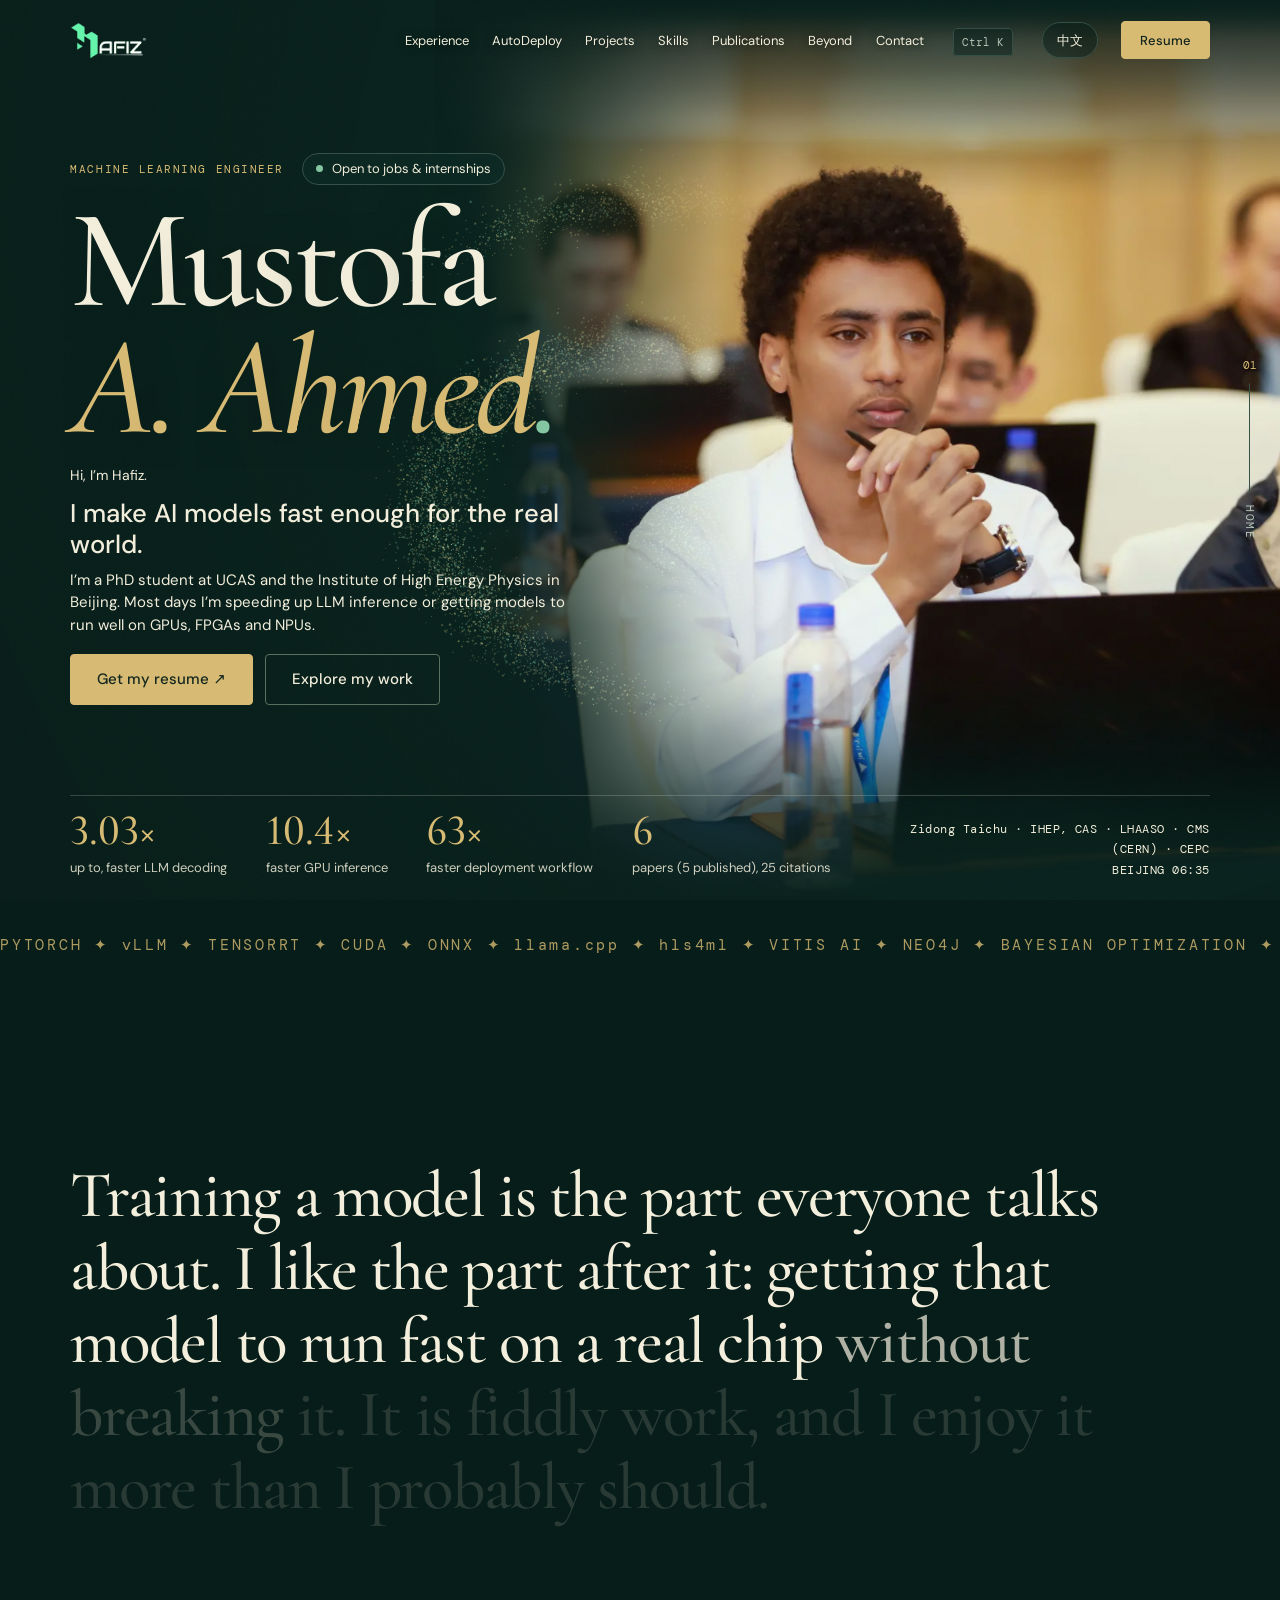
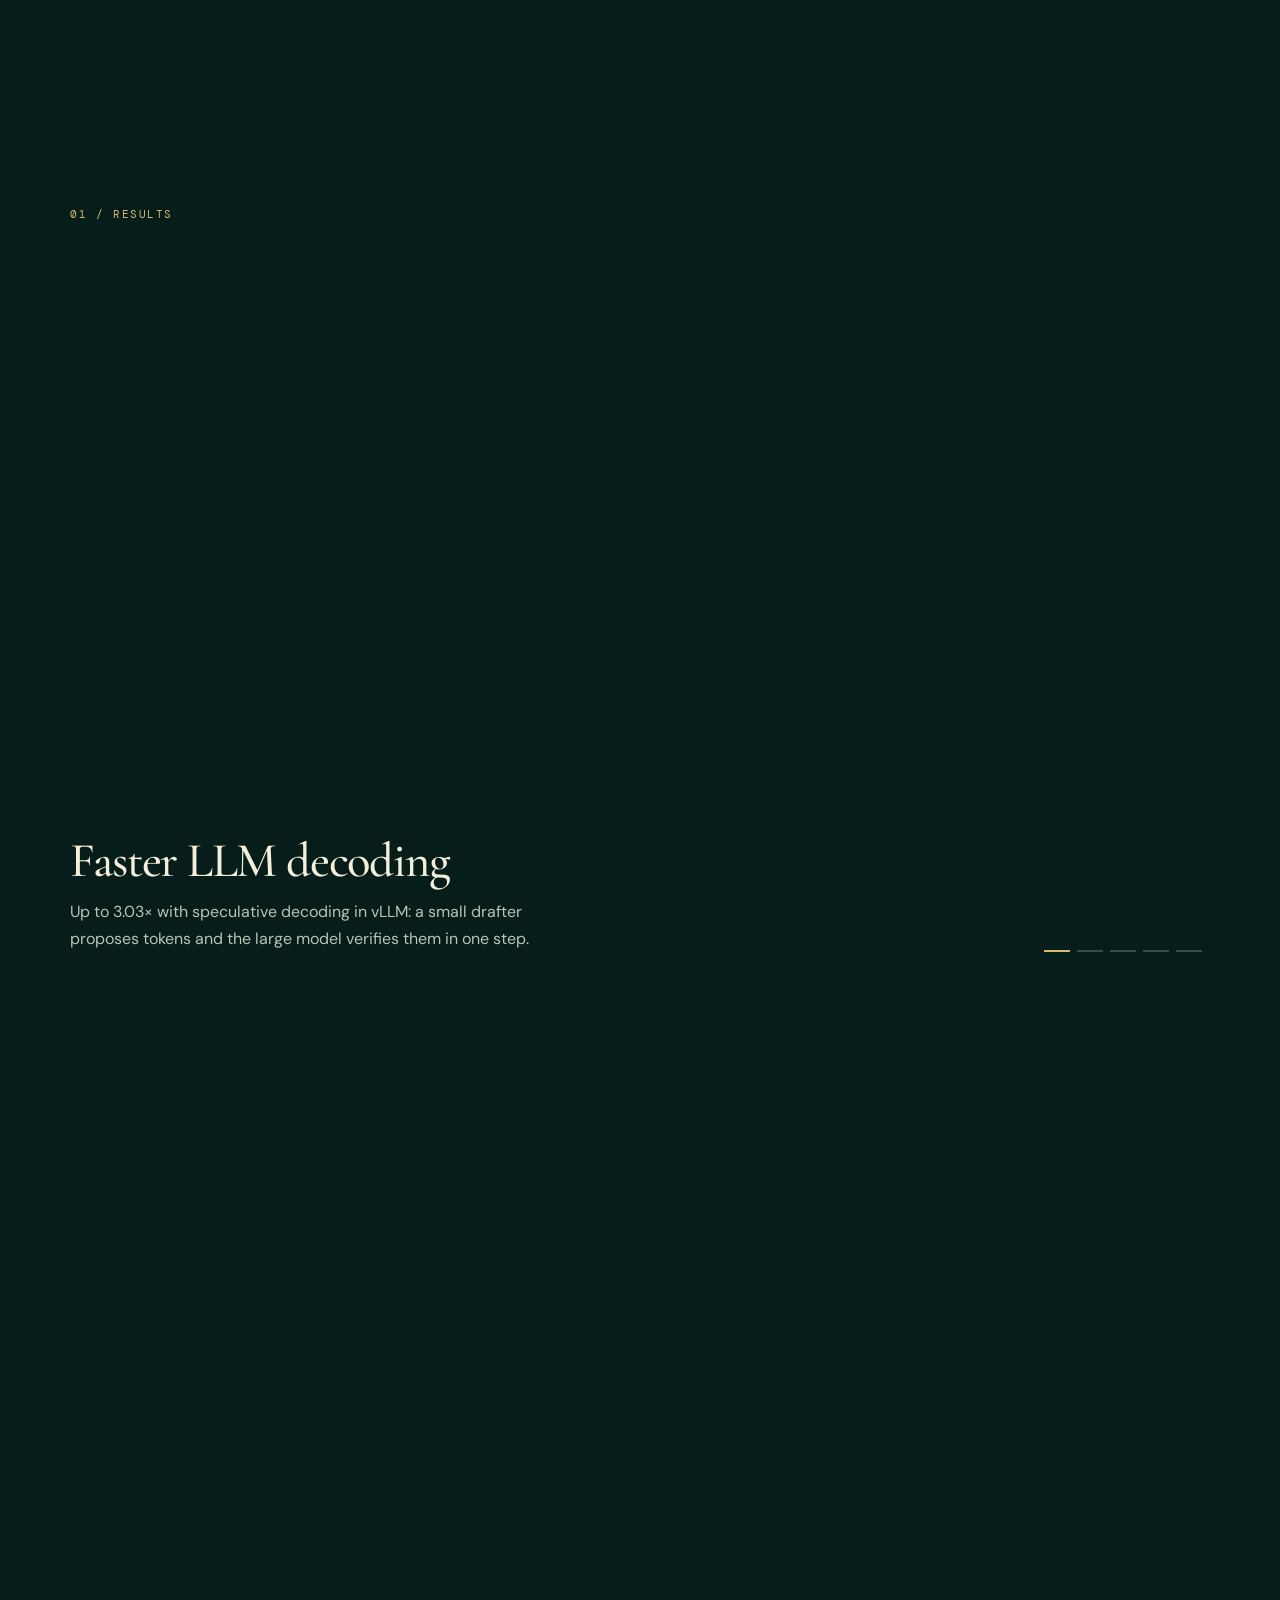
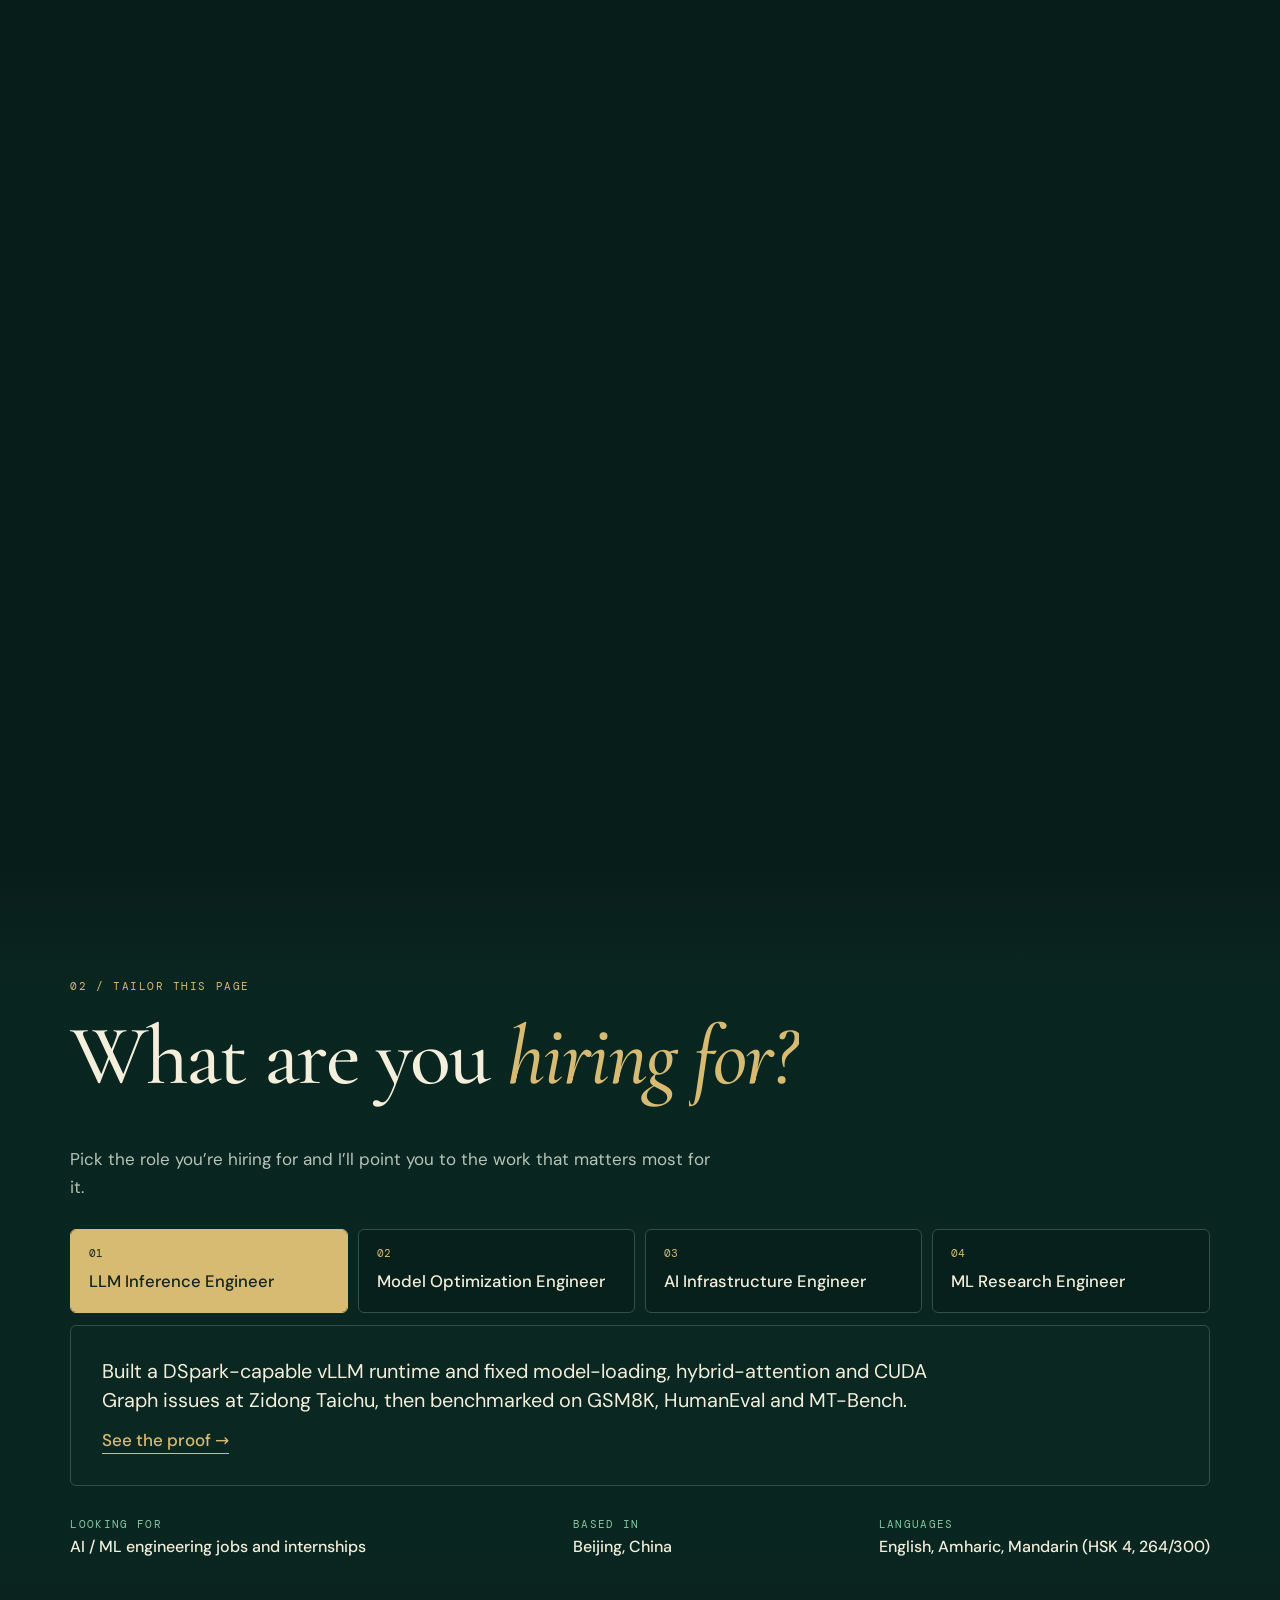
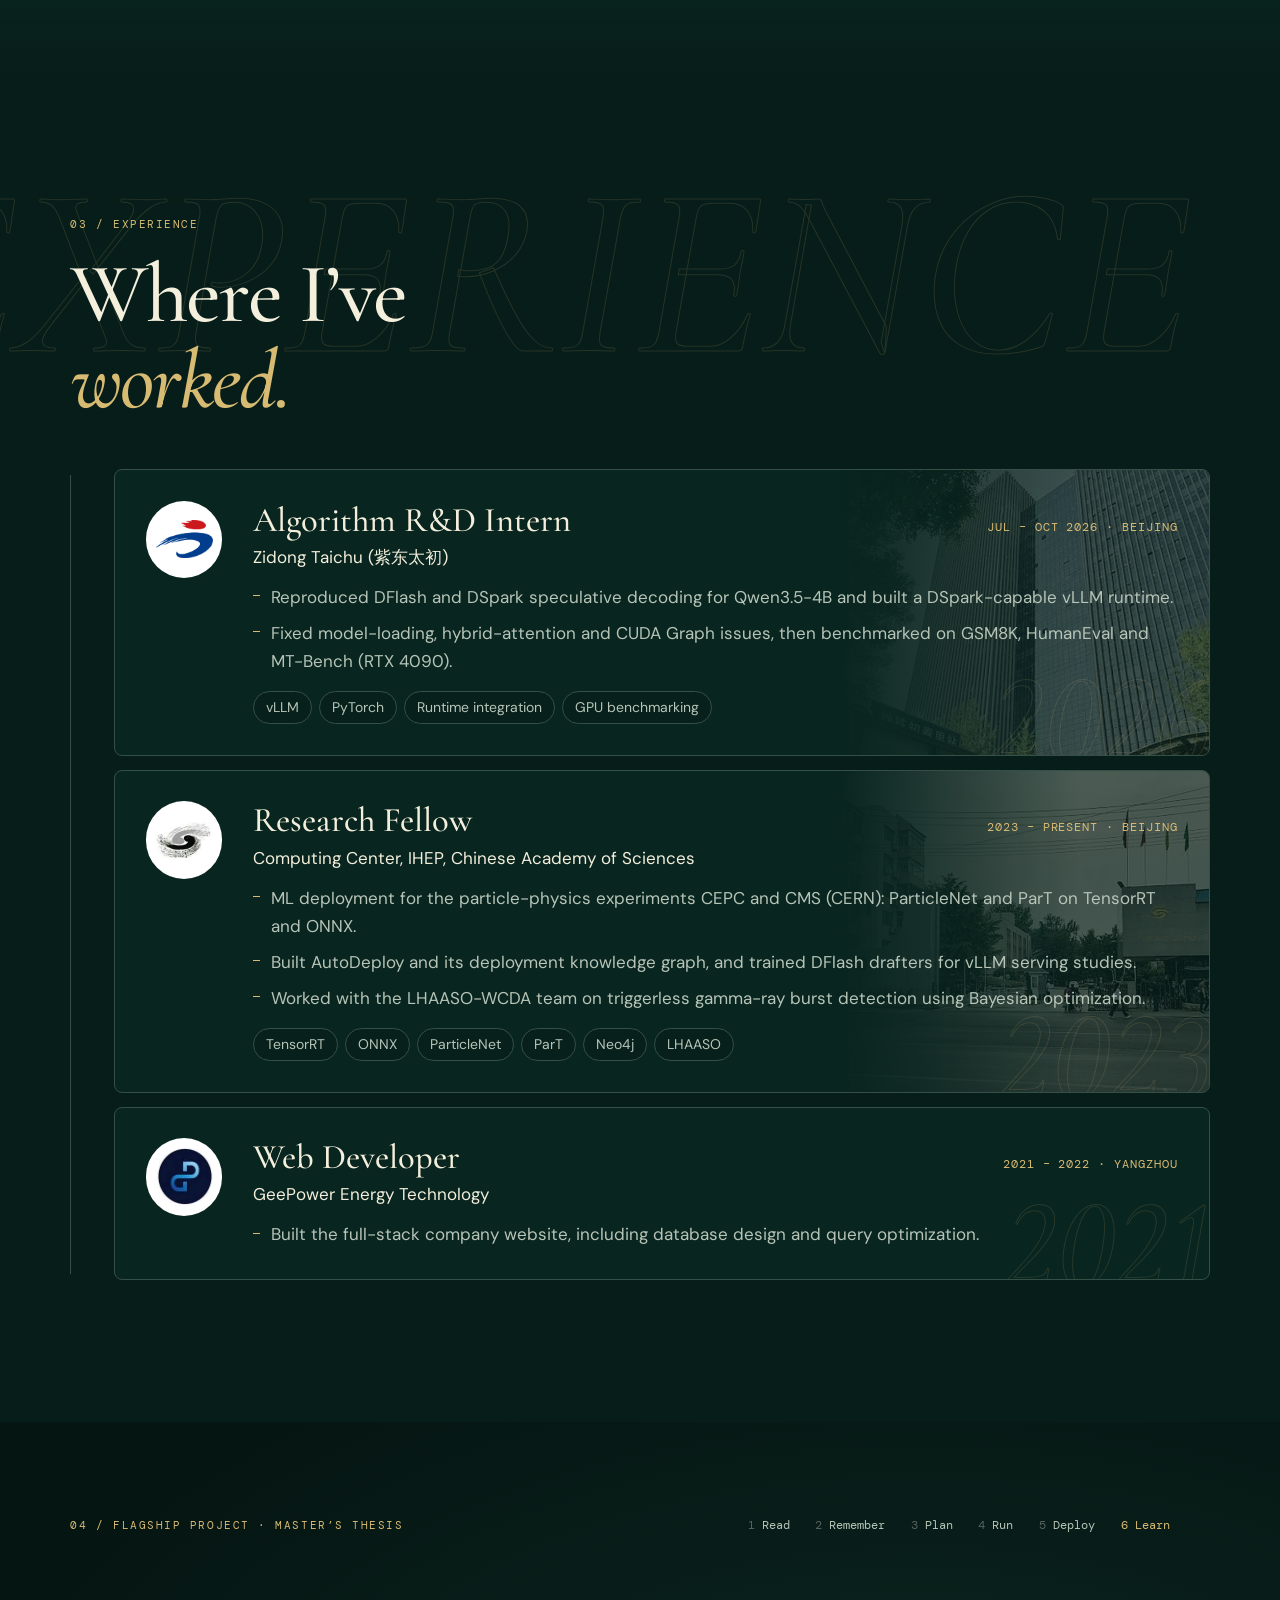
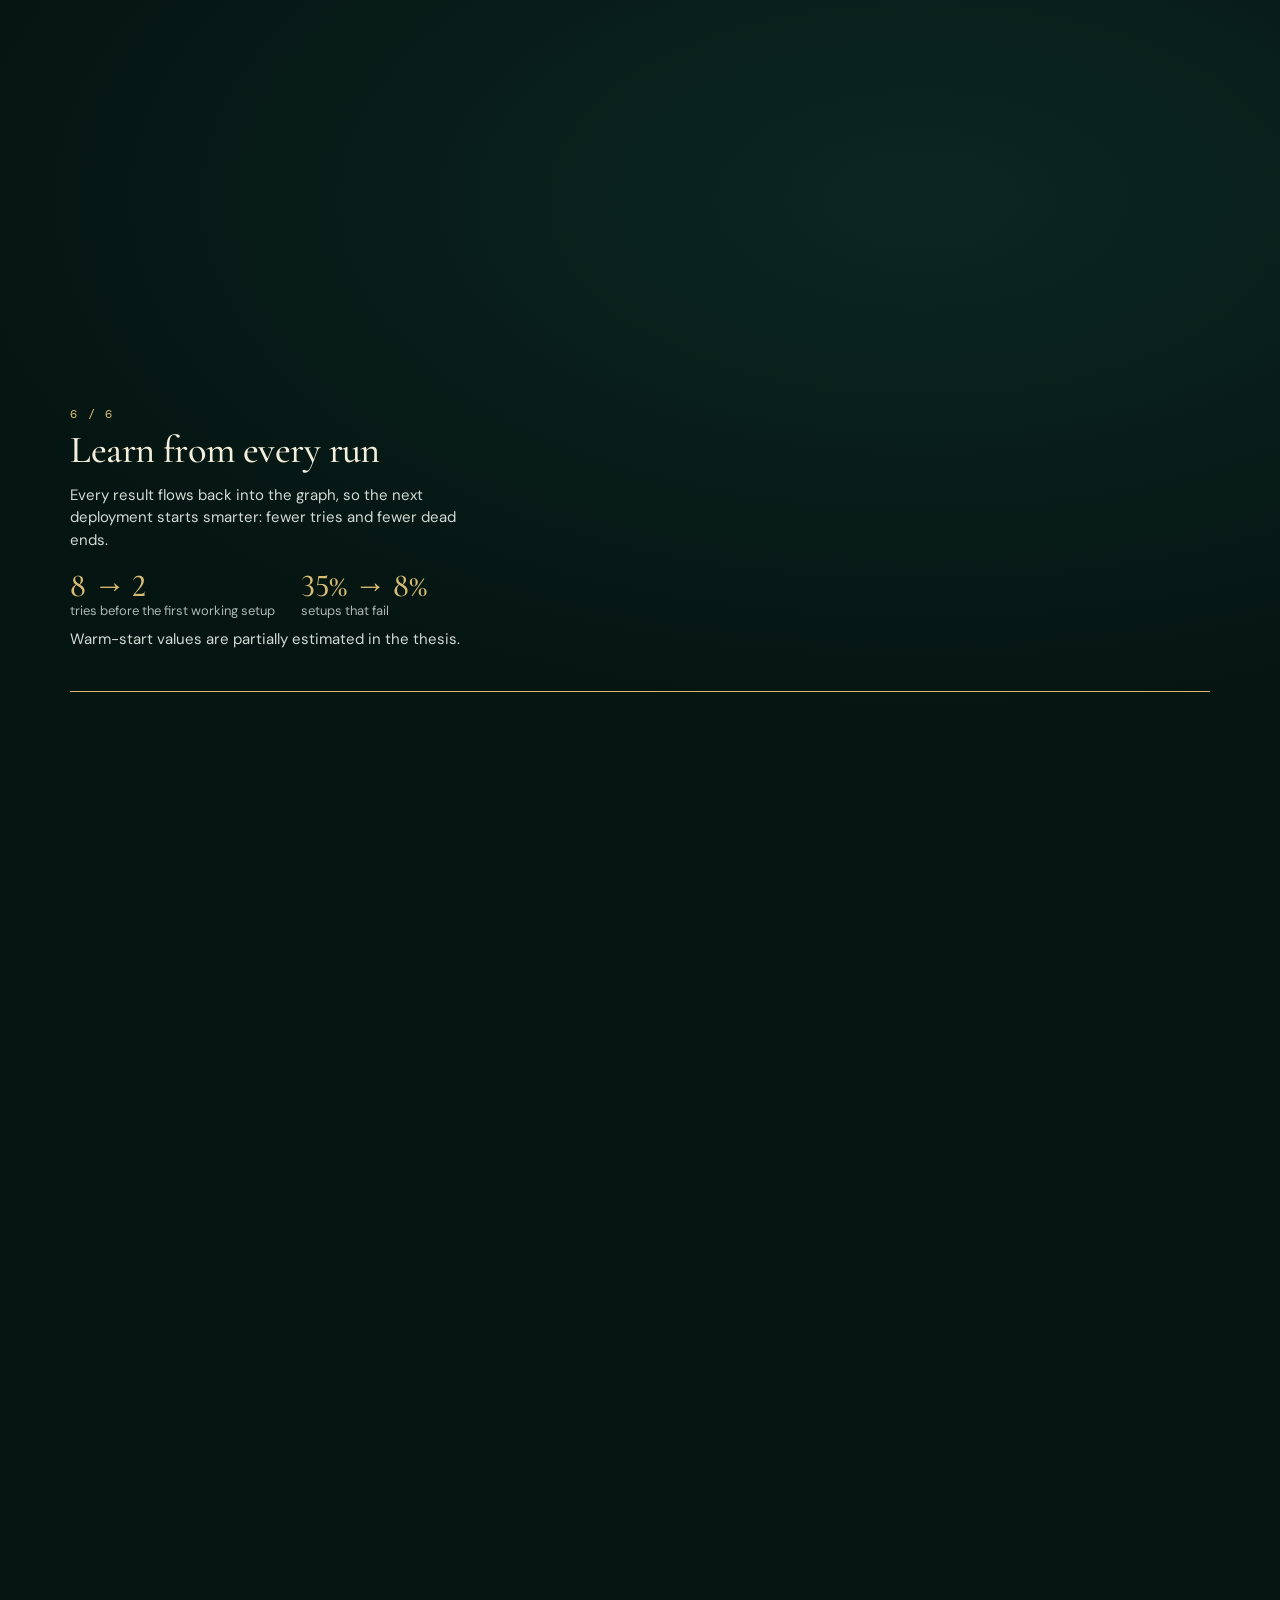
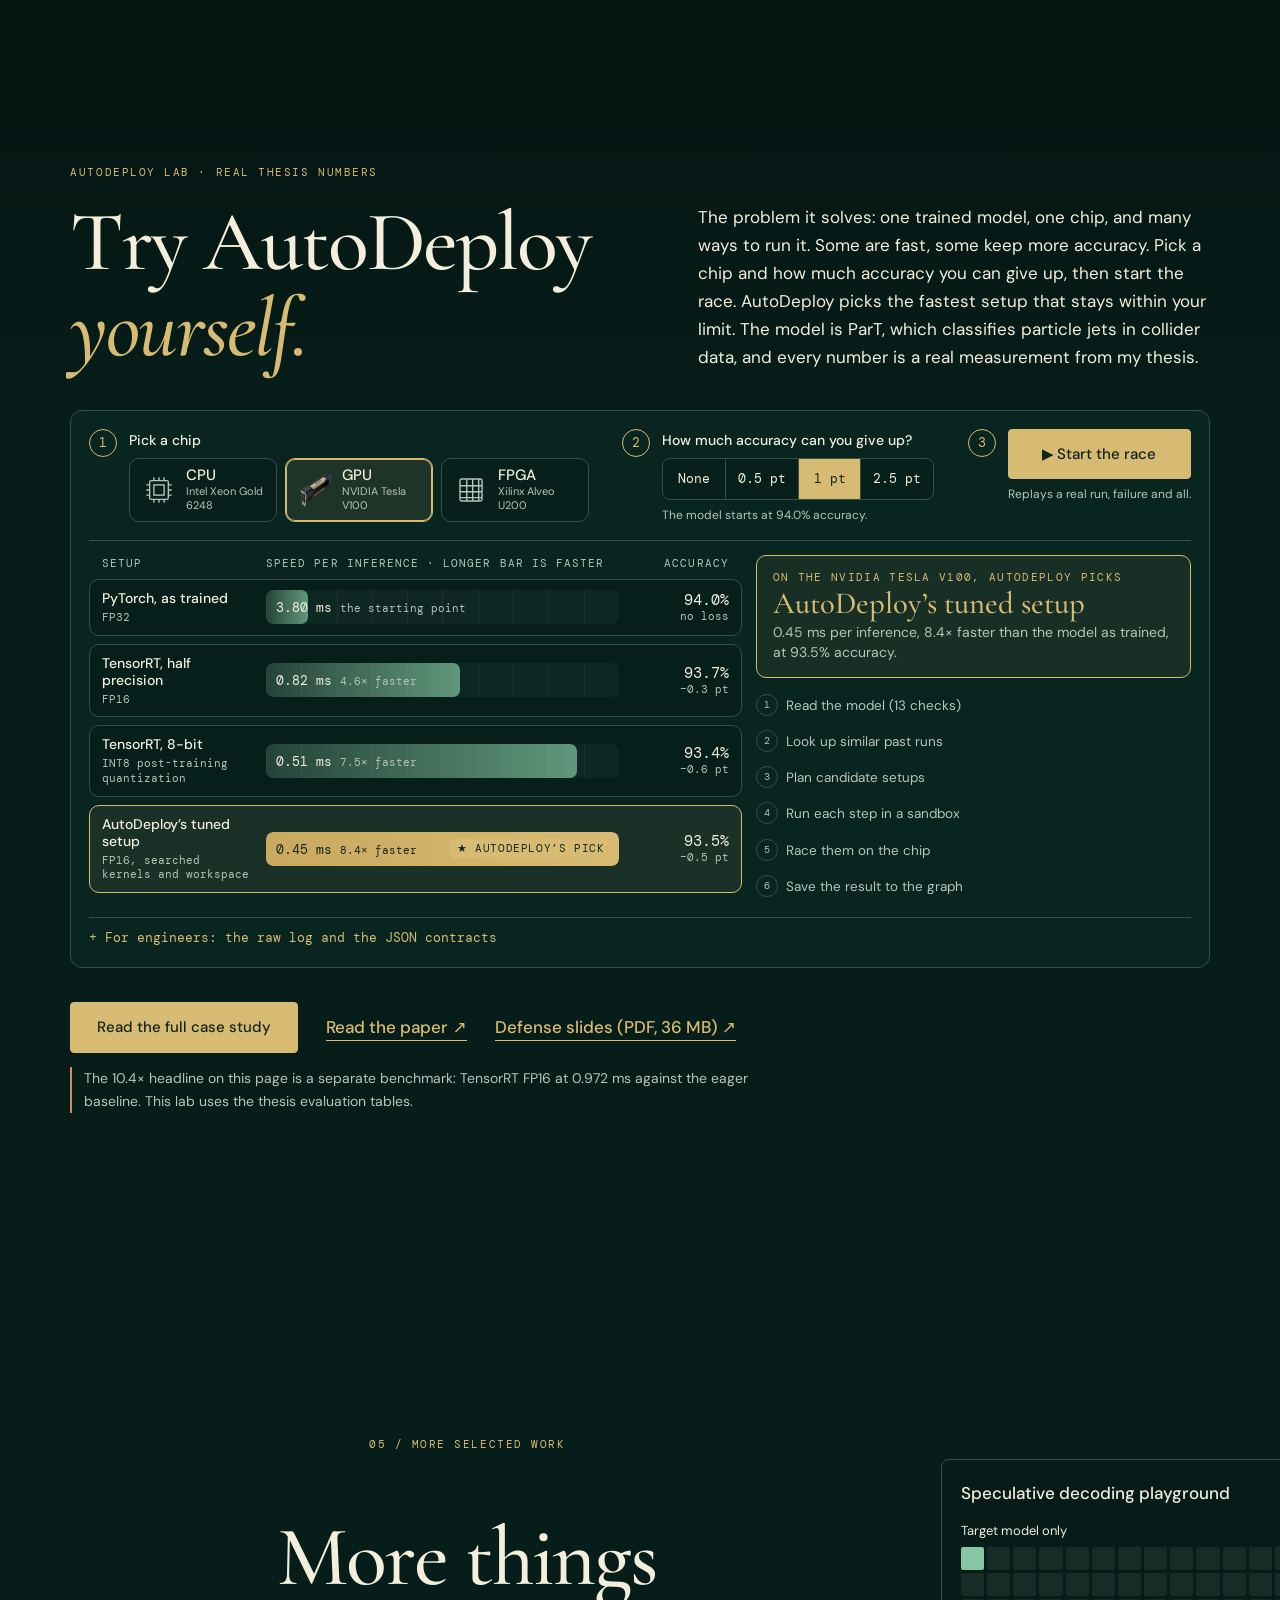
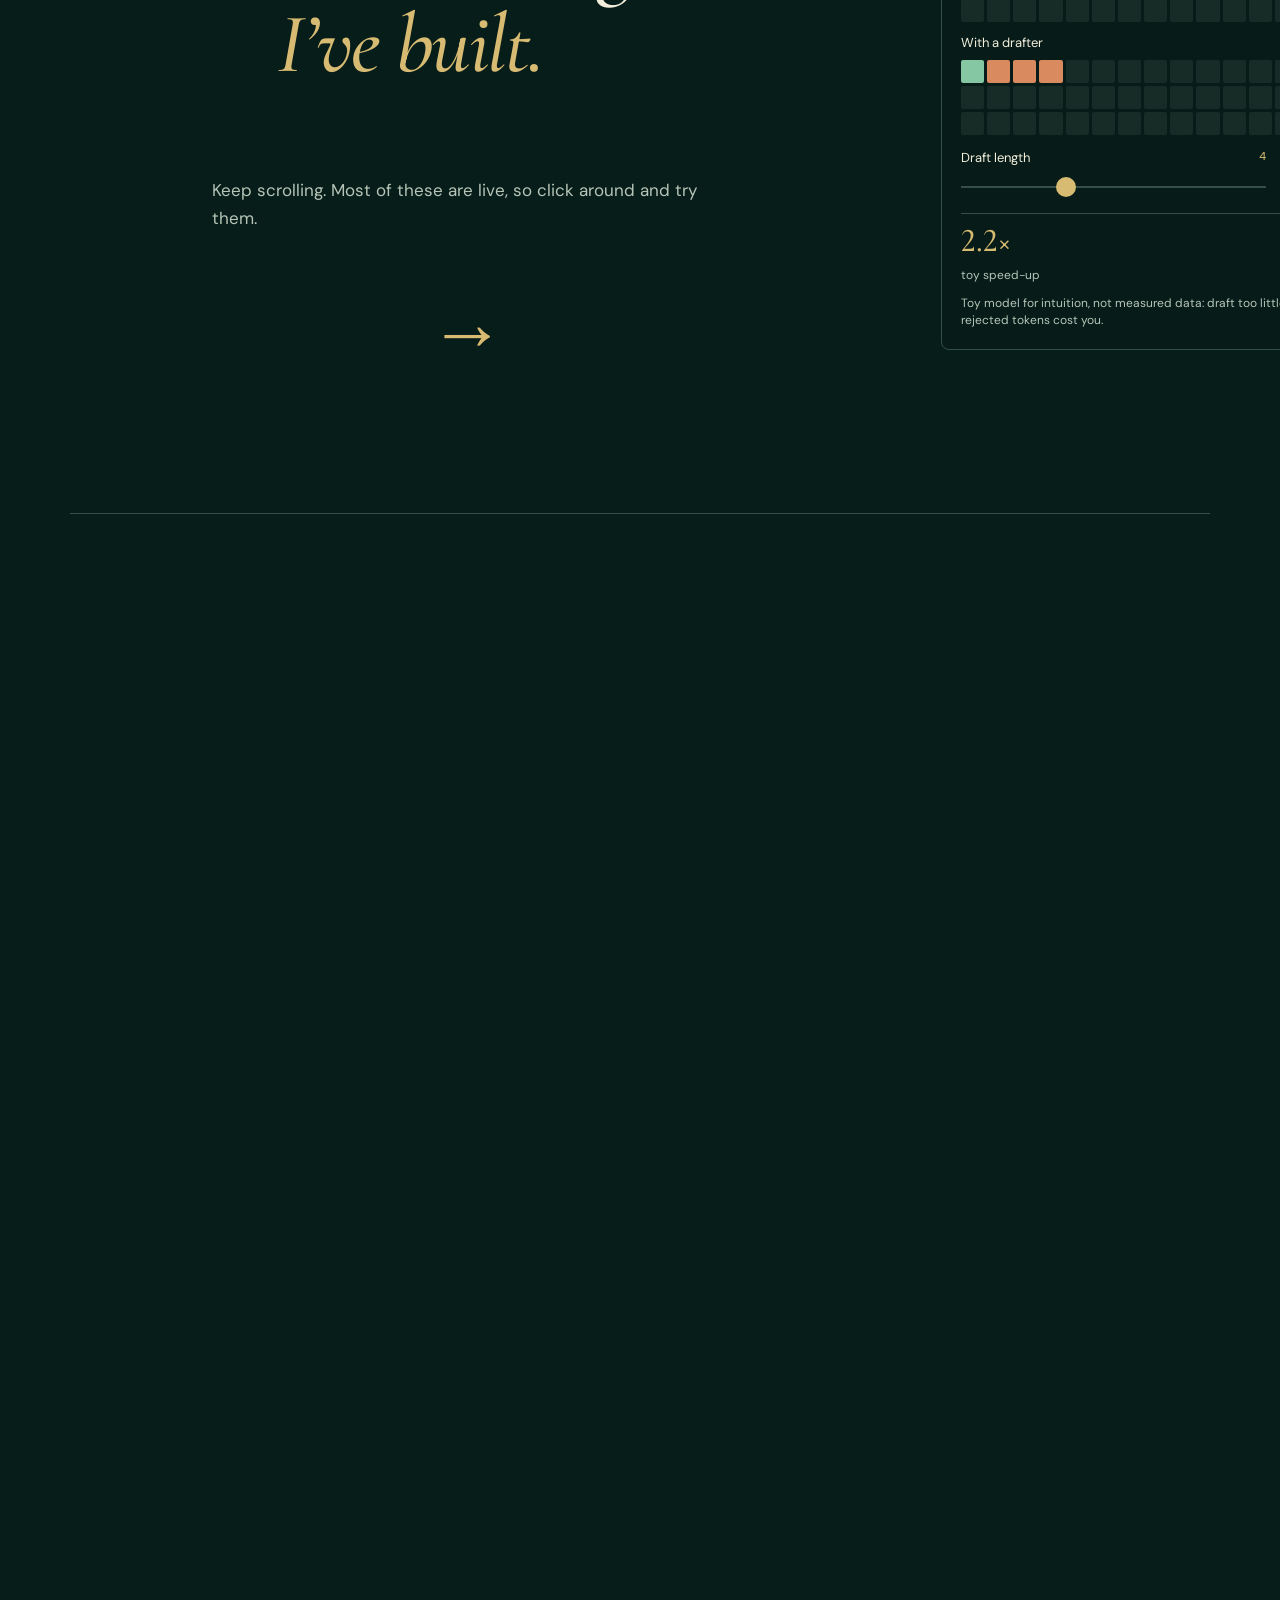
==== commit 6f440415: "Rename ad-* names so ad blockers stop hiding AutoDeploy Ad-blocker extensions hide elements whose cl" ====
--- a/index.html
+++ b/index.html
@@ -218,74 +218,74 @@
 </section>
 
 <!-- The flagship: one set of dots morphs through the whole system as you scroll. -->
-<section id="autodeploy" class="ad" data-covers-scene data-rail-en="AutoDeploy" data-rail-zh="AutoDeploy" data-shape="network" data-dim=".05" data-ink=".2">
-  <div class="ad-sticky">
-    <canvas id="ad-canvas" role="img" aria-label="Animation following one model through AutoDeploy: a three-week manual timeline, the parser, the knowledge graph, the search for a Pareto frontier, about 320 executed steps, results on three hardware platforms and the closed loop."></canvas>
-    <div class="ad-top">
+<section id="autodeploy" class="deploy" data-covers-scene data-rail-en="AutoDeploy" data-rail-zh="AutoDeploy" data-shape="network" data-dim=".05" data-ink=".2">
+  <div class="dep-sticky">
+    <canvas id="dep-canvas" role="img" aria-label="Animation following one model through AutoDeploy: a three-week manual timeline, the parser, the knowledge graph, the search for a Pareto frontier, about 320 executed steps, results on three hardware platforms and the closed loop."></canvas>
+    <div class="dep-top">
       <p class="eyebrow" data-en="04 / Flagship project · Master’s thesis" data-zh="04 / 旗舰项目 · 硕士论文">04 / Flagship project · Master’s thesis</p>
-      <ol class="ad-rail" aria-hidden="true"><li data-en="Read" data-zh="读取">Read</li><li data-en="Remember" data-zh="记忆">Remember</li><li data-en="Plan" data-zh="规划">Plan</li><li data-en="Run" data-zh="执行">Run</li><li data-en="Deploy" data-zh="部署">Deploy</li><li data-en="Learn" data-zh="学习">Learn</li></ol>
-    </div>
-    <div class="ad-steps">
-        <article class="ad-step ad-intro active">
+      <ol class="dep-rail" aria-hidden="true"><li data-en="Read" data-zh="读取">Read</li><li data-en="Remember" data-zh="记忆">Remember</li><li data-en="Plan" data-zh="规划">Plan</li><li data-en="Run" data-zh="执行">Run</li><li data-en="Deploy" data-zh="部署">Deploy</li><li data-en="Learn" data-zh="学习">Learn</li></ol>
+    </div>
+    <div class="dep-steps">
+        <article class="dep-step dep-intro active">
           <h2>AutoDeploy</h2>
-          <p class="ad-lead" data-en="My master’s thesis. You give it one model and one config file. It plans, runs and checks the deployment on CPU, GPU and FPGA, and remembers every attempt for next time." data-zh="我的硕士论文。只需提供一个模型和一个配置文件，它就会在 CPU、GPU 和 FPGA 上自动规划、执行并验证部署，并记住每一次尝试，供下次使用。">My master’s thesis. You give it one model and one config file. It plans, runs and checks the deployment on CPU, GPU and FPGA, and remembers every attempt for next time.</p>
-          <ul class="ad-chips"><li><b>~63×</b><span data-en="faster, start to finish" data-zh="全程提速">faster, start to finish</span></li><li><b>~40×</b><span data-en="less expert time" data-zh="专家时间减少">less expert time</span></li><li><b>~10×</b><span data-en="more setups tried" data-zh="尝试方案增加">more setups tried</span></li></ul>
-          <p class="ad-scroll" data-en="↓ Scroll to follow one model through the six steps." data-zh="↓ 继续滚动，跟随一个模型走完六个步骤。">↓ Scroll to follow one model through the six steps.</p>
+          <p class="dep-lead" data-en="My master’s thesis. You give it one model and one config file. It plans, runs and checks the deployment on CPU, GPU and FPGA, and remembers every attempt for next time." data-zh="我的硕士论文。只需提供一个模型和一个配置文件，它就会在 CPU、GPU 和 FPGA 上自动规划、执行并验证部署，并记住每一次尝试，供下次使用。">My master’s thesis. You give it one model and one config file. It plans, runs and checks the deployment on CPU, GPU and FPGA, and remembers every attempt for next time.</p>
+          <ul class="dep-chips"><li><b>~63×</b><span data-en="faster, start to finish" data-zh="全程提速">faster, start to finish</span></li><li><b>~40×</b><span data-en="less expert time" data-zh="专家时间减少">less expert time</span></li><li><b>~10×</b><span data-en="more setups tried" data-zh="尝试方案增加">more setups tried</span></li></ul>
+          <p class="dep-scroll" data-en="↓ Scroll to follow one model through the six steps." data-zh="↓ 继续滚动，跟随一个模型走完六个步骤。">↓ Scroll to follow one model through the six steps.</p>
         </article>
-        <article class="ad-step">
-          <p class="ad-kicker">1 / 6</p>
+        <article class="dep-step">
+          <p class="dep-kicker">1 / 6</p>
           <h3 data-en="Read the model" data-zh="读取模型">Read the model</h3>
           <p data-en="Like a mechanic’s inspection: 13 automatic checks look at the model and the machine, then write one short report, the StateContract, that the planner can trust." data-zh="就像机械师检修：13 项自动检查会分析模型和机器，并生成一份简短报告（StateContract），供规划器可靠使用。">Like a mechanic’s inspection: 13 automatic checks look at the model and the machine, then write one short report, the StateContract, that the planner can trust.</p>
-          <ul class="ad-chips"><li><b>13</b><span data-en="automatic checks" data-zh="项自动检查">automatic checks</span></li><li><b>10.58 s</b><span data-en="once per model" data-zh="每个模型一次">once per model</span></li></ul>
+          <ul class="dep-chips"><li><b>13</b><span data-en="automatic checks" data-zh="项自动检查">automatic checks</span></li><li><b>10.58 s</b><span data-en="once per model" data-zh="每个模型一次">once per model</span></li></ul>
         </article>
-        <article class="ad-step">
-          <p class="ad-kicker">2 / 6</p>
+        <article class="dep-step">
+          <p class="dep-kicker">2 / 6</p>
           <h3 data-en="Remember what worked" data-zh="记住有效的方案">Remember what worked</h3>
           <p data-en="Every past attempt, good or bad, lives in a knowledge graph. A new model starts from similar past runs instead of from zero. Node names come from my real Neo4j database." data-zh="每一次历史尝试，无论成败，都保存在知识图谱中。新模型会先参考相似的历史运行，而不是从零开始。图中节点名称来自我真实的 Neo4j 数据库。">Every past attempt, good or bad, lives in a knowledge graph. A new model starts from similar past runs instead of from zero. Node names come from my real Neo4j database.</p>
-          <ul class="ad-chips"><li><b>0.58 → 0.76</b><span data-en="right picks in the top 5" data-zh="前 5 推荐的命中率">right picks in the top 5</span></li><li><b>14% → 8%</b><span data-en="bad suggestions" data-zh="无效建议">bad suggestions</span></li></ul>
+          <ul class="dep-chips"><li><b>0.58 → 0.76</b><span data-en="right picks in the top 5" data-zh="前 5 推荐的命中率">right picks in the top 5</span></li><li><b>14% → 8%</b><span data-en="bad suggestions" data-zh="无效建议">bad suggestions</span></li></ul>
         </article>
-        <article class="ad-step">
-          <p class="ad-kicker">3 / 6</p>
+        <article class="dep-step">
+          <p class="dep-kicker">3 / 6</p>
           <h3 data-en="Plan the best options" data-zh="规划最佳方案">Plan the best options</h3>
           <p data-en="Four planners suggest complete deployment recipes. Each dot is one recipe: further left is faster, higher is more accurate. Recipes that break a hard rule are dropped before they cost anything." data-zh="四种规划器给出完整的部署方案。每个点代表一个方案：越靠左越快，越靠上越准。违反硬约束的方案在消耗算力之前就被剔除。">Four planners suggest complete deployment recipes. Each dot is one recipe: further left is faster, higher is more accurate. Recipes that break a hard rule are dropped before they cost anything.</p>
-          <ul class="ad-chips"><li><b>40 min</b><span data-en="vs 95 min, random search" data-zh="随机搜索需 95 分钟">vs 95 min, random search</span></li><li><b>0.45 ms</b><span data-en="vs 0.68 ms, random search" data-zh="随机搜索为 0.68 ms">vs 0.68 ms, random search</span></li></ul>
+          <ul class="dep-chips"><li><b>40 min</b><span data-en="vs 95 min, random search" data-zh="随机搜索需 95 分钟">vs 95 min, random search</span></li><li><b>0.45 ms</b><span data-en="vs 0.68 ms, random search" data-zh="随机搜索为 0.68 ms">vs 0.68 ms, random search</span></li></ul>
         </article>
-        <article class="ad-step">
-          <p class="ad-kicker">4 / 6</p>
+        <article class="dep-step">
+          <p class="dep-kicker">4 / 6</p>
           <h3 data-en="Run, check, repair" data-zh="执行、检查、修复">Run, check, repair</h3>
           <p data-en="Each step runs in a sandbox and is checked before the next one starts. If a step fails, AutoDeploy repairs it, swaps the tool or rolls back. Each square is one real step from the evaluation." data-zh="每一步都在沙箱中运行，并在下一步开始前接受检查。若某步失败，AutoDeploy 会修复、替换工具或回滚。每个方块代表评估中真实执行的一步。">Each step runs in a sandbox and is checked before the next one starts. If a step fails, AutoDeploy repairs it, swaps the tool or rolls back. Each square is one real step from the evaluation.</p>
-          <ul class="ad-chips"><li><b>~320</b><span data-en="steps run" data-zh="个步骤">steps run</span></li><li><b>88%</b><span data-en="finished, some after a repair" data-zh="最终完成（部分经修复）">finished, some after a repair</span></li></ul>
+          <ul class="dep-chips"><li><b>~320</b><span data-en="steps run" data-zh="个步骤">steps run</span></li><li><b>88%</b><span data-en="finished, some after a repair" data-zh="最终完成（部分经修复）">finished, some after a repair</span></li></ul>
         </article>
-        <article class="ad-step">
-          <p class="ad-kicker">5 / 6</p>
+        <article class="dep-step">
+          <p class="dep-kicker">5 / 6</p>
           <h3 data-en="One workflow, many chips" data-zh="一套流程，多种芯片">One workflow, many chips</h3>
           <p data-en="The same config deploys to a CPU, a GPU and an FPGA with no hand-written code for each. On the V100 it picked tuned FP16 over INT8, because Volta’s Tensor Cores only speed up FP16." data-zh="同一份配置即可部署到 CPU、GPU 和 FPGA，无需为每种硬件手写代码。在 V100 上，它选择了调优后的 FP16 而非 INT8，因为 Volta 的 Tensor Core 只加速 FP16。">The same config deploys to a CPU, a GPU and an FPGA with no hand-written code for each. On the V100 it picked tuned FP16 over INT8, because Volta’s Tensor Cores only speed up FP16.</p>
-          <ul class="ad-chips"><li><b>0.45 ms</b><span data-en="GPU, measured" data-zh="GPU 实测">GPU, measured</span></li><li><b>72 µs</b><span data-en="FPGA, HLS estimate" data-zh="FPGA HLS 估算">FPGA, HLS estimate</span></li></ul>
+          <ul class="dep-chips"><li><b>0.45 ms</b><span data-en="GPU, measured" data-zh="GPU 实测">GPU, measured</span></li><li><b>72 µs</b><span data-en="FPGA, HLS estimate" data-zh="FPGA HLS 估算">FPGA, HLS estimate</span></li></ul>
         </article>
-        <article class="ad-step">
-          <p class="ad-kicker">6 / 6</p>
+        <article class="dep-step">
+          <p class="dep-kicker">6 / 6</p>
           <h3 data-en="Learn from every run" data-zh="从每次运行中学习">Learn from every run</h3>
           <p data-en="Every result flows back into the graph, so the next deployment starts smarter: fewer tries and fewer dead ends." data-zh="每次结果都会回流到图谱，因此下一次部署起点更高：尝试更少，弯路更少。">Every result flows back into the graph, so the next deployment starts smarter: fewer tries and fewer dead ends.</p>
-          <ul class="ad-chips"><li><b>8 → 2</b><span data-en="tries before the first working setup" data-zh="首个可用方案前的尝试次数">tries before the first working setup</span></li><li><b>35% → 8%</b><span data-en="setups that fail" data-zh="失败方案占比">setups that fail</span></li></ul><p class="pg-note" data-en="Warm-start values are partially estimated in the thesis." data-zh="热启动数值在论文中为部分估算。">Warm-start values are partially estimated in the thesis.</p>
+          <ul class="dep-chips"><li><b>8 → 2</b><span data-en="tries before the first working setup" data-zh="首个可用方案前的尝试次数">tries before the first working setup</span></li><li><b>35% → 8%</b><span data-en="setups that fail" data-zh="失败方案占比">setups that fail</span></li></ul><p class="pg-note" data-en="Warm-start values are partially estimated in the thesis." data-zh="热启动数值在论文中为部分估算。">Warm-start values are partially estimated in the thesis.</p>
         </article>
     </div>
-    <div class="ad-progress" aria-hidden="true"><i></i></div>
-  </div>
-</section>
-
-<section id="ad-lab" class="ad-lab" data-shape="network" data-dim=".1" data-ink=".3">
-  <div class="ad-lab-head">
+    <div class="dep-progress" aria-hidden="true"><i></i></div>
+  </div>
+</section>
+
+<section id="dep-lab" class="dep-lab" data-shape="network" data-dim=".1" data-ink=".3">
+  <div class="dep-lab-head">
     <div>
       <p class="eyebrow" data-en="AutoDeploy lab · Real thesis numbers" data-zh="AutoDeploy 实验台 · 论文真实数据">AutoDeploy lab · Real thesis numbers</p>
       <h2 data-split data-en="Try AutoDeploy <i>yourself.</i>" data-zh="亲手试试 <i>AutoDeploy。</i>">Try AutoDeploy <i>yourself.</i></h2>
     </div>
     <p data-reveal data-en="The problem it solves: one trained model, one chip, and many ways to run it. Some are fast, some keep more accuracy. Pick a chip and how much accuracy you can give up, then start the race. AutoDeploy picks the fastest setup that stays within your limit. The model is ParT, which classifies particle jets in collider data, and every number is a real measurement from my thesis." data-zh="它解决的问题：一个训练好的模型，一块芯片，却有很多种运行方式，有的快，有的更准。选择芯片和可接受的精度损失，然后开始比赛。AutoDeploy 会选出在你的限度内最快的方案。模型是 ParT，用于对撞机数据中的粒子喷注分类；所有数字均为我论文中的真实测量值。">The problem it solves: one trained model, one chip, and many ways to run it. Some are fast, some keep more accuracy. Pick a chip and how much accuracy you can give up, then start the race. AutoDeploy picks the fastest setup that stays within your limit. The model is ParT, which classifies particle jets in collider data, and every number is a real measurement from my thesis.</p>
   </div>
-  <div class="ad-console race-lab">
+  <div class="dep-console race-lab">
     <div class="lab-controls">
       <div class="lab-step"><span class="lab-n">1</span><div class="lab-field">
         <b data-en="Pick a chip" data-zh="选择芯片">Pick a chip</b>
-        <div class="chip-pick" id="ad-targets" role="radiogroup" aria-label="Target hardware">
+        <div class="chip-pick" id="dep-targets" role="radiogroup" aria-label="Target hardware">
           <button type="button" role="radio" aria-checked="false" data-target="cpu"><svg class="chip-ico" viewBox="0 0 40 40" aria-hidden="true"><rect x="9" y="9" width="22" height="22" rx="2"/><rect x="14" y="14" width="12" height="12"/><path d="M14 9V5M20 9V5M26 9V5M14 35v-4M20 35v-4M26 35v-4M9 14H5M9 20H5M9 26H5M35 14h-4M35 20h-4M35 26h-4"/></svg><b>CPU</b><small>Intel Xeon Gold 6248</small></button>
           <button type="button" role="radio" aria-checked="true" data-target="gpu"><img src="assets/showcase/v100.webp" alt="" width="420" height="466"><b>GPU</b><small>NVIDIA Tesla V100</small></button>
           <button type="button" role="radio" aria-checked="false" data-target="fpga"><svg class="chip-ico" viewBox="0 0 40 40" aria-hidden="true"><rect x="7" y="7" width="26" height="26" rx="2"/><path d="M7 15h26M7 22h26M7 29h26M15 7v26M22 7v26M29 7v26"/></svg><b>FPGA</b><small>Xilinx Alveo U200</small></button>
@@ -293,7 +293,7 @@
       </div></div>
       <div class="lab-step"><span class="lab-n">2</span><div class="lab-field">
         <b data-en="How much accuracy can you give up?" data-zh="能接受多少精度损失？">How much accuracy can you give up?</b>
-        <div class="seg loss-pick" id="ad-floor-pick" role="radiogroup" aria-label="Accuracy you can give up">
+        <div class="seg loss-pick" id="dep-floor-pick" role="radiogroup" aria-label="Accuracy you can give up">
           <button type="button" role="radio" aria-checked="false" data-floor="94"><span data-en="None" data-zh="不能损失">None</span></button>
           <button type="button" role="radio" aria-checked="false" data-floor="93.5"><span data-en="0.5 pt" data-zh="0.5 个点">0.5 pt</span></button>
           <button type="button" role="radio" aria-checked="true" data-floor="93"><span data-en="1 pt" data-zh="1 个点">1 pt</span></button>
@@ -302,17 +302,17 @@
         <small data-en="The model starts at 94.0% accuracy." data-zh="模型原始精度为 94.0%。">The model starts at 94.0% accuracy.</small>
       </div></div>
       <div class="lab-step"><span class="lab-n">3</span><div class="lab-field">
-        <button type="button" class="button primary" id="ad-run"><span data-en="▶ Start the race" data-zh="▶ 开始比赛">▶ Start the race</span></button>
+        <button type="button" class="button primary" id="dep-run"><span data-en="▶ Start the race" data-zh="▶ 开始比赛">▶ Start the race</span></button>
         <small data-en="Replays a real run, failure and all." data-zh="重放一次真实运行，包括其中的失败与修复。">Replays a real run, failure and all.</small>
       </div></div>
     </div>
-    <div class="race" id="ad-race">
+    <div class="race" id="dep-race">
       <div class="race-legend"><span data-en="Setup" data-zh="运行方式">Setup</span><span data-en="Speed per inference · longer bar is faster" data-zh="单次推理速度 · 条越长越快">Speed per inference · longer bar is faster</span><span data-en="Accuracy" data-zh="精度">Accuracy</span></div>
-      <div class="race-rows" id="ad-race-rows" aria-live="polite"></div>
-    </div>
-    <div class="ad-side">
-      <div class="ad-pick" id="ad-pick" aria-live="polite"></div>
-      <ol class="ad-run-steps" id="ad-run-steps">
+      <div class="race-rows" id="dep-race-rows" aria-live="polite"></div>
+    </div>
+    <div class="dep-side">
+      <div class="dep-pick" id="dep-pick" aria-live="polite"></div>
+      <ol class="dep-run-steps" id="dep-run-steps">
         <li data-step="parse" data-en="Read the model (13 checks)" data-zh="读取模型（13 项检查）">Read the model (13 checks)</li>
         <li data-step="kg" data-en="Look up similar past runs" data-zh="检索相似的历史运行">Look up similar past runs</li>
         <li data-step="plan" data-en="Plan candidate setups" data-zh="规划候选方案">Plan candidate setups</li>
@@ -321,28 +321,28 @@
         <li data-step="save" data-en="Save the result to the graph" data-zh="将结果写回图谱">Save the result to the graph</li>
       </ol>
     </div>
-    <details class="ad-dev">
+    <details class="dep-dev">
       <summary data-en="For engineers: the raw log and the JSON contracts" data-zh="工程师视角：原始日志与 JSON 契约">For engineers: the raw log and the JSON contracts</summary>
-      <div class="ad-dev-grid">
-        <pre class="ad-log" id="ad-log" aria-label="Replay of a deployment run"></pre>
-        <div class="ad-contract">
-          <div class="ad-tabs" id="ad-contracts">
+      <div class="dep-dev-grid">
+        <pre class="dep-log" id="dep-log" aria-label="Replay of a deployment run"></pre>
+        <div class="dep-contract">
+          <div class="dep-tabs" id="dep-contracts">
             <button type="button" data-contract="StateContract" aria-selected="true">StateContract</button>
             <button type="button" data-contract="PlanBundle" aria-selected="false">PlanBundle</button>
             <button type="button" data-contract="StepEvent" aria-selected="false">StepEvent</button>
             <button type="button" data-contract="ControlAction" aria-selected="false">ControlAction</button>
           </div>
-          <pre class="ad-json" id="ad-json" tabindex="0"></pre>
+          <pre class="dep-json" id="dep-json" tabindex="0"></pre>
           <p class="pg-note" data-en="Subsystems only talk through versioned JSON contracts like these, so every run can be replayed from its logs. Excerpts from Appendix A of the thesis." data-zh="各子系统只通过这样带版本的 JSON 契约通信，因此每次运行都可以根据日志重放。摘自论文附录 A。">Subsystems only talk through versioned JSON contracts like these, so every run can be replayed from its logs. Excerpts from Appendix A of the thesis.</p>
         </div>
       </div>
     </details>
   </div>
-  <div class="ad-foot">
+  <div class="dep-foot">
     <button type="button" class="case-open button primary" data-case="autodeploy" data-magnetic data-cursor="OPEN"><span data-en="Read the full case study" data-zh="阅读完整案例">Read the full case study</span></button>
     <a class="text-link" href="https://doi.org/10.1007/s41605-026-00734-w" target="_blank" rel="noopener" data-en="Read the paper ↗" data-zh="阅读论文 ↗">Read the paper ↗</a>
     <a class="text-link" href="assets/Thesis-Defense-Mustofa-Ahmed.pdf" target="_blank" rel="noopener" data-en="Defense slides (PDF, 36 MB) ↗" data-zh="答辩幻灯片（PDF，36 MB）↗">Defense slides (PDF, 36 MB) ↗</a>
-    <p class="ad-bench-note" data-en="The 10.4× headline on this page is a separate benchmark: TensorRT FP16 at 0.972 ms against the eager baseline. This lab uses the thesis evaluation tables." data-zh="本页 10.4 倍的标题数据来自另一组基准测试：TensorRT FP16（0.972 ms）对比 eager 基线。本实验台使用论文评估表中的数据。">The 10.4× headline on this page is a separate benchmark: TensorRT FP16 at 0.972 ms against the eager baseline. This lab uses the thesis evaluation tables.</p>
+    <p class="dep-bench-note" data-en="The 10.4× headline on this page is a separate benchmark: TensorRT FP16 at 0.972 ms against the eager baseline. This lab uses the thesis evaluation tables." data-zh="本页 10.4 倍的标题数据来自另一组基准测试：TensorRT FP16（0.972 ms）对比 eager 基线。本实验台使用论文评估表中的数据。">The 10.4× headline on this page is a separate benchmark: TensorRT FP16 at 0.972 ms against the eager baseline. This lab uses the thesis evaluation tables.</p>
   </div>
 </section>
 
@@ -781,15 +781,15 @@
       <h3 data-en="Inside the system" data-zh="系统内部">Inside the system</h3>
       <p data-en="Figures from the thesis, the real command line and the live knowledge graph. Click any figure to enlarge it." data-zh="论文中的图示、真实命令行与知识图谱。点击任意图片可放大查看。">Figures from the thesis, the real command line and the live knowledge graph. Click any figure to enlarge it.</p>
       <div class="fig-grid">
-        <figure class="fig-card"><img src="assets/showcase/ad-cli.webp" alt="The real AutoDeploy command-line interface: run, chat, validate, recommend, doctor and admin commands" loading="lazy" data-enlarge data-cursor="VIEW"><figcaption data-en="The real CLI." data-zh="真实的命令行界面。">The real CLI.</figcaption></figure>
-        <figure class="fig-card"><img src="assets/showcase/ad-neo4j.webp" alt="The AutoDeploy knowledge graph in Neo4j, linking models, tools, techniques, hardware, runs and a failure" loading="lazy" data-enlarge data-cursor="VIEW"><figcaption data-en="The knowledge graph in Neo4j." data-zh="Neo4j 中的知识图谱。">The knowledge graph in Neo4j.</figcaption></figure>
-        <figure class="fig-card"><img src="assets/showcase/ad-parser.webp" alt="Parser subsystem: model artefact, adapters, ParserIR, 13 analysis stages and three outputs" loading="lazy" data-enlarge data-cursor="VIEW"><figcaption data-en="Parser: 13 stages to a StateContract." data-zh="解析器：13 个阶段生成 StateContract。">Parser: 13 stages to a StateContract.</figcaption></figure>
-        <figure class="fig-card"><img src="assets/showcase/ad-re.webp" alt="Recommendation engine architecture in seven stages, from state encoding to the PlanBundle" loading="lazy" data-enlarge data-cursor="VIEW"><figcaption data-en="Recommendation engine, end to end." data-zh="推荐引擎全流程。">Recommendation engine, end to end.</figcaption></figure>
-        <figure class="fig-card"><img src="assets/showcase/ad-orchestrator.webp" alt="Orchestrator: isolation tiers, pre and post gates, step events and checkpointed rollback" loading="lazy" data-enlarge data-cursor="VIEW"><figcaption data-en="Orchestrator: gates, sandboxes, rollback." data-zh="编排器：门禁、沙箱与回滚。">Orchestrator: gates, sandboxes, rollback.</figcaption></figure>
-        <figure class="fig-card"><img src="assets/showcase/ad-loop.webp" alt="Closed-loop control: step events go to the recommendation engine, which answers with control actions" loading="lazy" data-enlarge data-cursor="VIEW"><figcaption data-en="Closed-loop repair." data-zh="闭环修复。">Closed-loop repair.</figcaption></figure>
-        <figure class="fig-card"><img src="assets/showcase/ad-rap.webp" alt="Retrieval-augmented planning with exact, motif, embedding and temporal retrieval" loading="lazy" data-enlarge data-cursor="VIEW"><figcaption data-en="Retrieval-augmented planning." data-zh="检索增强规划。">Retrieval-augmented planning.</figcaption></figure>
-        <figure class="fig-card"><img src="assets/showcase/ad-mdp.webp" alt="AutoDeploy framed as a sequential decision process with state, action, reward and environment" loading="lazy" data-enlarge data-cursor="VIEW"><figcaption data-en="Deployment as a decision process." data-zh="将部署建模为序列决策过程。">Deployment as a decision process.</figcaption></figure>
-        <figure class="fig-card"><img src="assets/showcase/ad-rainbow.webp" alt="The Rainbow-style value-based agent used by the recommendation engine" loading="lazy" data-enlarge data-cursor="VIEW"><figcaption data-en="The Rainbow DQN planner." data-zh="Rainbow DQN 规划器。">The Rainbow DQN planner.</figcaption></figure>
+        <figure class="fig-card"><img src="assets/showcase/deploy-cli.webp" alt="The real AutoDeploy command-line interface: run, chat, validate, recommend, doctor and admin commands" loading="lazy" data-enlarge data-cursor="VIEW"><figcaption data-en="The real CLI." data-zh="真实的命令行界面。">The real CLI.</figcaption></figure>
+        <figure class="fig-card"><img src="assets/showcase/deploy-neo4j.webp" alt="The AutoDeploy knowledge graph in Neo4j, linking models, tools, techniques, hardware, runs and a failure" loading="lazy" data-enlarge data-cursor="VIEW"><figcaption data-en="The knowledge graph in Neo4j." data-zh="Neo4j 中的知识图谱。">The knowledge graph in Neo4j.</figcaption></figure>
+        <figure class="fig-card"><img src="assets/showcase/deploy-parser.webp" alt="Parser subsystem: model artefact, adapters, ParserIR, 13 analysis stages and three outputs" loading="lazy" data-enlarge data-cursor="VIEW"><figcaption data-en="Parser: 13 stages to a StateContract." data-zh="解析器：13 个阶段生成 StateContract。">Parser: 13 stages to a StateContract.</figcaption></figure>
+        <figure class="fig-card"><img src="assets/showcase/deploy-re.webp" alt="Recommendation engine architecture in seven stages, from state encoding to the PlanBundle" loading="lazy" data-enlarge data-cursor="VIEW"><figcaption data-en="Recommendation engine, end to end." data-zh="推荐引擎全流程。">Recommendation engine, end to end.</figcaption></figure>
+        <figure class="fig-card"><img src="assets/showcase/deploy-orchestrator.webp" alt="Orchestrator: isolation tiers, pre and post gates, step events and checkpointed rollback" loading="lazy" data-enlarge data-cursor="VIEW"><figcaption data-en="Orchestrator: gates, sandboxes, rollback." data-zh="编排器：门禁、沙箱与回滚。">Orchestrator: gates, sandboxes, rollback.</figcaption></figure>
+        <figure class="fig-card"><img src="assets/showcase/deploy-loop.webp" alt="Closed-loop control: step events go to the recommendation engine, which answers with control actions" loading="lazy" data-enlarge data-cursor="VIEW"><figcaption data-en="Closed-loop repair." data-zh="闭环修复。">Closed-loop repair.</figcaption></figure>
+        <figure class="fig-card"><img src="assets/showcase/deploy-rap.webp" alt="Retrieval-augmented planning with exact, motif, embedding and temporal retrieval" loading="lazy" data-enlarge data-cursor="VIEW"><figcaption data-en="Retrieval-augmented planning." data-zh="检索增强规划。">Retrieval-augmented planning.</figcaption></figure>
+        <figure class="fig-card"><img src="assets/showcase/deploy-mdp.webp" alt="AutoDeploy framed as a sequential decision process with state, action, reward and environment" loading="lazy" data-enlarge data-cursor="VIEW"><figcaption data-en="Deployment as a decision process." data-zh="将部署建模为序列决策过程。">Deployment as a decision process.</figcaption></figure>
+        <figure class="fig-card"><img src="assets/showcase/deploy-rainbow.webp" alt="The Rainbow-style value-based agent used by the recommendation engine" loading="lazy" data-enlarge data-cursor="VIEW"><figcaption data-en="The Rainbow DQN planner." data-zh="Rainbow DQN 规划器。">The Rainbow DQN planner.</figcaption></figure>
       </div>
     </div>
     <p class="case-links"><a class="text-link" href="https://doi.org/10.1007/s41605-026-00734-w" target="_blank" rel="noopener" data-en="Read the paper ↗" data-zh="阅读论文 ↗">Read the paper ↗</a><a class="text-link" href="assets/Thesis-Defense-Mustofa-Ahmed.pdf" target="_blank" rel="noopener" data-en="Defense slides (PDF, 36 MB) ↗" data-zh="答辩幻灯片（PDF，36 MB）↗">Defense slides (PDF, 36 MB) ↗</a></p>
@@ -911,9 +911,9 @@
 <template id="case-curiosity">
   <article class="case-body cu">
     <header class="case-head">
-      <div class="cu-banner" aria-hidden="true">
+      <div class="cu-emblem" aria-hidden="true">
         <span class="cu-ring r1"></span><span class="cu-ring r2"></span><span class="cu-ring r3"></span>
-        <img class="cu-banner-core" src="assets/showcase/logo-hermes.png" alt="" width="240" height="240">
+        <img class="cu-emblem-core" src="assets/showcase/logo-hermes.png" alt="" width="240" height="240">
         <span class="cu-orbit o1"><img src="assets/showcase/logo-qwen-mark.png" alt="" width="160" height="160"></span>
         <span class="cu-orbit o2"><img src="assets/showcase/logo-ollama.png" alt="" width="160" height="234"></span>
         <span class="cu-orbit o3"><img src="assets/showcase/v100.webp" alt="" width="420" height="466"></span>
--- a/styles.css
+++ b/styles.css
@@ -537,40 +537,40 @@
 .off-screen>p:first-of-type{margin-bottom:16px}
 
 /* Flagship: AutoDeploy */
-.ad{--ad-bg:#051512;padding:0;height:calc(100vh * 5.6);background:var(--ad-bg)}
-.ad-sticky{position:sticky;top:0;height:100vh;height:100svh;overflow:hidden;background:radial-gradient(120% 90% at 72% 42%,#0b2620 0,var(--ad-bg) 64%)}
-#ad-canvas{position:absolute;inset:0;width:100%;height:100%;display:block}
-.ad-top{position:absolute;left:var(--gutter);right:calc(var(--gutter) + 40px);top:clamp(80px,10.5vh,104px);display:flex;flex-wrap:wrap;justify-content:space-between;align-items:baseline;gap:10px 30px;z-index:2}
-.ad-top .eyebrow{margin:0}
-.ad-rail{display:flex;gap:clamp(14px,2vw,32px);counter-reset:r}
-.ad-rail li{counter-increment:r;font:400 12px/1.3 var(--mono);color:#7f8c88;transition:color .35s;white-space:nowrap}
-.ad-rail li:before{content:counter(r) ' ';color:#566360}
-.ad-rail li.on{color:var(--gold)}
-.ad-rail li.done{color:var(--muted)}
-.ad-rail li.on:before{color:var(--gold)}
-.ad-steps{position:absolute;left:var(--gutter);bottom:clamp(44px,8vh,84px);width:min(32vw,500px);height:min(62vh,500px);z-index:2}
-.ad-step{position:absolute;left:0;right:0;bottom:0}
-.fx .ad-step{opacity:0;transform:translateY(26px);pointer-events:none;transition:opacity .4s,transform .7s var(--ease)}
-.fx .ad-step.active{opacity:1;transform:none;pointer-events:auto}
-.ad-step h2{font-size:clamp(52px,6.2vw,108px);margin-bottom:14px;color:var(--ink)}
-.ad-kicker{font:400 12px/1 var(--mono)!important;letter-spacing:.14em;color:var(--gold)!important;margin-bottom:10px}
-.ad-step h3{font:500 clamp(30px,3vw,50px)/1.08 var(--serif);letter-spacing:-.015em;margin-bottom:12px}
-[lang=zh-CN] .ad-step h3{font-family:var(--sans);font-size:clamp(24px,2.3vw,36px);font-weight:600;line-height:1.25}
-.ad-step p{color:#d3d9d4;font-size:clamp(15px,1.15vw,18px);line-height:1.5}
-.ad-lead{font-size:clamp(18px,1.55vw,24px)!important;line-height:1.35!important;color:var(--ink)!important}
-.ad-chips{display:flex;flex-wrap:wrap;gap:12px clamp(18px,2vw,30px);margin-top:18px}
-.ad-chips b{display:block;font:500 clamp(25px,2.5vw,42px)/1.05 var(--serif);font-variant-numeric:lining-nums;color:var(--gold)}
-.ad-chips span{font-size:13px;color:#aeb8b3;line-height:1.3;display:block}
-.ad-scroll{margin-top:16px;font:400 12px/1.4 var(--mono)!important;color:#8fd8ff!important}
-.ad-progress{position:absolute;left:var(--gutter);right:var(--gutter);bottom:clamp(20px,3.4vh,34px);height:1px;background:rgb(243 239 220 / .16);z-index:2}
-.ad-progress i{position:absolute;inset:0;background:var(--gold);transform:scaleX(0);transform-origin:left}
+.deploy{--ad-bg:#051512;padding:0;height:calc(100vh * 5.6);background:var(--ad-bg)}
+.dep-sticky{position:sticky;top:0;height:100vh;height:100svh;overflow:hidden;background:radial-gradient(120% 90% at 72% 42%,#0b2620 0,var(--ad-bg) 64%)}
+#dep-canvas{position:absolute;inset:0;width:100%;height:100%;display:block}
+.dep-top{position:absolute;left:var(--gutter);right:calc(var(--gutter) + 40px);top:clamp(80px,10.5vh,104px);display:flex;flex-wrap:wrap;justify-content:space-between;align-items:baseline;gap:10px 30px;z-index:2}
+.dep-top .eyebrow{margin:0}
+.dep-rail{display:flex;gap:clamp(14px,2vw,32px);counter-reset:r}
+.dep-rail li{counter-increment:r;font:400 12px/1.3 var(--mono);color:#7f8c88;transition:color .35s;white-space:nowrap}
+.dep-rail li:before{content:counter(r) ' ';color:#566360}
+.dep-rail li.on{color:var(--gold)}
+.dep-rail li.done{color:var(--muted)}
+.dep-rail li.on:before{color:var(--gold)}
+.dep-steps{position:absolute;left:var(--gutter);bottom:clamp(44px,8vh,84px);width:min(32vw,500px);height:min(62vh,500px);z-index:2}
+.dep-step{position:absolute;left:0;right:0;bottom:0}
+.fx .dep-step{opacity:0;transform:translateY(26px);pointer-events:none;transition:opacity .4s,transform .7s var(--ease)}
+.fx .dep-step.active{opacity:1;transform:none;pointer-events:auto}
+.dep-step h2{font-size:clamp(52px,6.2vw,108px);margin-bottom:14px;color:var(--ink)}
+.dep-kicker{font:400 12px/1 var(--mono)!important;letter-spacing:.14em;color:var(--gold)!important;margin-bottom:10px}
+.dep-step h3{font:500 clamp(30px,3vw,50px)/1.08 var(--serif);letter-spacing:-.015em;margin-bottom:12px}
+[lang=zh-CN] .dep-step h3{font-family:var(--sans);font-size:clamp(24px,2.3vw,36px);font-weight:600;line-height:1.25}
+.dep-step p{color:#d3d9d4;font-size:clamp(15px,1.15vw,18px);line-height:1.5}
+.dep-lead{font-size:clamp(18px,1.55vw,24px)!important;line-height:1.35!important;color:var(--ink)!important}
+.dep-chips{display:flex;flex-wrap:wrap;gap:12px clamp(18px,2vw,30px);margin-top:18px}
+.dep-chips b{display:block;font:500 clamp(25px,2.5vw,42px)/1.05 var(--serif);font-variant-numeric:lining-nums;color:var(--gold)}
+.dep-chips span{font-size:13px;color:#aeb8b3;line-height:1.3;display:block}
+.dep-scroll{margin-top:16px;font:400 12px/1.4 var(--mono)!important;color:#8fd8ff!important}
+.dep-progress{position:absolute;left:var(--gutter);right:var(--gutter);bottom:clamp(20px,3.4vh,34px);height:1px;background:rgb(243 239 220 / .16);z-index:2}
+.dep-progress i{position:absolute;inset:0;background:var(--gold);transform:scaleX(0);transform-origin:left}
 
 /* AutoDeploy lab: three numbered steps, a chart and a plain-language answer */
-.ad-lab{background:linear-gradient(180deg,#051512,transparent 26%);padding-top:clamp(60px,8vw,110px)}
-.ad-lab-head{display:grid;grid-template-columns:minmax(0,1.1fr) minmax(0,1fr);gap:16px clamp(24px,5vw,80px);align-items:end;margin-bottom:clamp(22px,3vw,40px)}
-.ad-lab-head h2{margin-bottom:0}
-.ad-lab-head>p{color:var(--ink);opacity:.86;max-width:34em}
-.ad-console{display:grid;grid-template-columns:minmax(0,1.5fr) minmax(0,1fr);gap:14px;padding:clamp(12px,1.4vw,20px);border:1px solid var(--line);border-radius:12px;background:var(--glass)}
+.dep-lab{background:linear-gradient(180deg,#051512,transparent 26%);padding-top:clamp(60px,8vw,110px)}
+.dep-lab-head{display:grid;grid-template-columns:minmax(0,1.1fr) minmax(0,1fr);gap:16px clamp(24px,5vw,80px);align-items:end;margin-bottom:clamp(22px,3vw,40px)}
+.dep-lab-head h2{margin-bottom:0}
+.dep-lab-head>p{color:var(--ink);opacity:.86;max-width:34em}
+.dep-console{display:grid;grid-template-columns:minmax(0,1.5fr) minmax(0,1fr);gap:14px;padding:clamp(12px,1.4vw,20px);border:1px solid var(--line);border-radius:12px;background:var(--glass)}
 .lab-controls{grid-column:1/-1;display:grid;grid-template-columns:minmax(0,1.35fr) auto auto;gap:14px clamp(16px,2.6vw,40px);align-items:start;padding-bottom:14px;border-bottom:1px solid var(--line)}
 .lab-step{display:flex;gap:12px;align-items:flex-start;min-width:0}
 .lab-n{flex:none;display:grid;place-items:center;width:28px;height:28px;border-radius:50%;border:1px solid var(--gold);color:var(--gold);font:500 13px/1 var(--mono)}
@@ -582,42 +582,42 @@
 .seg button+button{border-left:1px solid var(--line)}
 .seg button[aria-checked=true]{background:var(--gold);color:#11251c}
 .seg.small button{min-height:30px;padding:3px 10px;font-size:11px}
-.ad-side{display:grid;align-content:start;gap:12px;min-width:0}
-.ad-pick{padding:14px 16px;border:1px solid var(--gold);border-radius:10px;background:rgb(216 187 115 / .07)}
-.ad-pick.flash{animation:pickFlash 1s var(--ease)}
+.dep-side{display:grid;align-content:start;gap:12px;min-width:0}
+.dep-pick{padding:14px 16px;border:1px solid var(--gold);border-radius:10px;background:rgb(216 187 115 / .07)}
+.dep-pick.flash{animation:pickFlash 1s var(--ease)}
 @keyframes pickFlash{0%{box-shadow:0 0 0 0 rgb(216 187 115 / .6)}100%{box-shadow:0 0 0 14px rgb(216 187 115 / 0)}}
-.ad-pick small{display:block;font:400 11px/1.4 var(--mono);letter-spacing:.12em;text-transform:uppercase;color:var(--gold)}
-.ad-pick b{display:block;font:500 clamp(27px,2.4vw,38px)/1.08 var(--serif);font-variant-numeric:lining-nums;color:var(--gold);margin:2px 0}
-.ad-pick b.bad{color:var(--rust);font-size:clamp(24px,2.2vw,34px)}
-.ad-pick span{display:block;font-size:14px;line-height:1.45;color:var(--muted)}
-.ad-pick em{display:block;margin-top:4px;font-style:normal;font-size:12px;color:var(--muted)}
-.ad-run-steps{display:grid;gap:4px;counter-reset:rs}
-.ad-run-steps li{counter-increment:rs;position:relative;padding:5px 0 5px 30px;font-size:13.5px;color:var(--muted);transition:color .3s}
-.ad-run-steps li:before{content:counter(rs);position:absolute;left:0;top:4px;width:20px;height:20px;border-radius:50%;border:1px solid var(--line);display:grid;place-items:center;font:400 10px/1 var(--mono);transition:background .3s,border-color .3s,color .3s}
-.ad-run-steps li.running{color:var(--ink)}
-.ad-run-steps li.running:before{border-color:var(--gold);color:var(--gold);animation:pulseRing 1s ease-in-out infinite}
-.ad-run-steps li.running.bad:before{border-color:var(--rust);color:var(--rust)}
-.ad-run-steps li.done,.ad-run-steps li.fixed{color:var(--ink)}
-.ad-run-steps li.done:before{content:'✓';background:var(--mint);border-color:var(--mint);color:#11251c}
-.ad-run-steps li.fixed:before{content:'↺';background:var(--gold);border-color:var(--gold);color:#11251c}
-.ad-run-steps li[data-note]:after{content:attr(data-note);display:block;font-size:12px;color:var(--gold)}
+.dep-pick small{display:block;font:400 11px/1.4 var(--mono);letter-spacing:.12em;text-transform:uppercase;color:var(--gold)}
+.dep-pick b{display:block;font:500 clamp(27px,2.4vw,38px)/1.08 var(--serif);font-variant-numeric:lining-nums;color:var(--gold);margin:2px 0}
+.dep-pick b.bad{color:var(--rust);font-size:clamp(24px,2.2vw,34px)}
+.dep-pick span{display:block;font-size:14px;line-height:1.45;color:var(--muted)}
+.dep-pick em{display:block;margin-top:4px;font-style:normal;font-size:12px;color:var(--muted)}
+.dep-run-steps{display:grid;gap:4px;counter-reset:rs}
+.dep-run-steps li{counter-increment:rs;position:relative;padding:5px 0 5px 30px;font-size:13.5px;color:var(--muted);transition:color .3s}
+.dep-run-steps li:before{content:counter(rs);position:absolute;left:0;top:4px;width:20px;height:20px;border-radius:50%;border:1px solid var(--line);display:grid;place-items:center;font:400 10px/1 var(--mono);transition:background .3s,border-color .3s,color .3s}
+.dep-run-steps li.running{color:var(--ink)}
+.dep-run-steps li.running:before{border-color:var(--gold);color:var(--gold);animation:pulseRing 1s ease-in-out infinite}
+.dep-run-steps li.running.bad:before{border-color:var(--rust);color:var(--rust)}
+.dep-run-steps li.done,.dep-run-steps li.fixed{color:var(--ink)}
+.dep-run-steps li.done:before{content:'✓';background:var(--mint);border-color:var(--mint);color:#11251c}
+.dep-run-steps li.fixed:before{content:'↺';background:var(--gold);border-color:var(--gold);color:#11251c}
+.dep-run-steps li[data-note]:after{content:attr(data-note);display:block;font-size:12px;color:var(--gold)}
 @keyframes pulseRing{50%{box-shadow:0 0 0 5px rgb(216 187 115 / .18)}}
-.ad-dev{grid-column:1/-1;border-top:1px solid var(--line);padding-top:10px}
-.ad-dev summary{cursor:pointer;font:400 13px/1.6 var(--mono);color:var(--gold);list-style:none}
-.ad-dev summary::-webkit-details-marker{display:none}
-.ad-dev summary:before{content:'+ ';}
-.ad-dev[open] summary:before{content:'− ';}
-.ad-dev-grid{display:grid;grid-template-columns:minmax(0,1fr) minmax(0,1.2fr);gap:12px;margin-top:10px}
-.ad-log{min-height:220px;max-height:300px;overflow:auto;padding:12px 14px;border:1px solid var(--line);border-radius:8px;background:#04110e;font:400 12px/1.7 var(--mono);color:var(--muted);white-space:pre-wrap;word-break:break-word}
-.ad-log span{display:block}
-.ad-log .cmd{color:var(--ink)}.ad-log .ok{color:var(--mint)}.ad-log .bad{color:var(--rust)}.ad-log .warn{color:var(--gold)}.ad-log .best{color:var(--gold);font-weight:500}
-.ad-tabs{display:flex;flex-wrap:wrap;gap:4px;margin-bottom:8px}
-.ad-tabs button{padding:6px 12px;border:1px solid var(--line);border-radius:4px;font:400 12px/1.2 var(--mono);color:var(--muted);transition:border-color .25s,color .25s}
-.ad-tabs button[aria-selected=true]{border-color:var(--gold);color:var(--gold)}
-.ad-json{padding:12px 14px;border-radius:8px;background:#04110e;font:400 12px/1.6 var(--mono);color:#c7cfca;white-space:pre-wrap;word-break:break-word}
+.dep-dev{grid-column:1/-1;border-top:1px solid var(--line);padding-top:10px}
+.dep-dev summary{cursor:pointer;font:400 13px/1.6 var(--mono);color:var(--gold);list-style:none}
+.dep-dev summary::-webkit-details-marker{display:none}
+.dep-dev summary:before{content:'+ ';}
+.dep-dev[open] summary:before{content:'− ';}
+.dep-dev-grid{display:grid;grid-template-columns:minmax(0,1fr) minmax(0,1.2fr);gap:12px;margin-top:10px}
+.dep-log{min-height:220px;max-height:300px;overflow:auto;padding:12px 14px;border:1px solid var(--line);border-radius:8px;background:#04110e;font:400 12px/1.7 var(--mono);color:var(--muted);white-space:pre-wrap;word-break:break-word}
+.dep-log span{display:block}
+.dep-log .cmd{color:var(--ink)}.dep-log .ok{color:var(--mint)}.dep-log .bad{color:var(--rust)}.dep-log .warn{color:var(--gold)}.dep-log .best{color:var(--gold);font-weight:500}
+.dep-tabs{display:flex;flex-wrap:wrap;gap:4px;margin-bottom:8px}
+.dep-tabs button{padding:6px 12px;border:1px solid var(--line);border-radius:4px;font:400 12px/1.2 var(--mono);color:var(--muted);transition:border-color .25s,color .25s}
+.dep-tabs button[aria-selected=true]{border-color:var(--gold);color:var(--gold)}
+.dep-json{padding:12px 14px;border-radius:8px;background:#04110e;font:400 12px/1.6 var(--mono);color:#c7cfca;white-space:pre-wrap;word-break:break-word}
 .j-k{color:var(--gold)}.j-s{color:var(--ink)}.j-n{color:var(--rust)}
-.ad-foot{display:flex;flex-wrap:wrap;align-items:center;gap:14px 28px;margin-top:clamp(20px,3vw,34px)}
-.ad-bench-note{flex-basis:100%;padding-left:12px;border-left:2px solid var(--rust);font-size:14px;max-width:52em}
+.dep-foot{display:flex;flex-wrap:wrap;align-items:center;gap:14px 28px;margin-top:clamp(20px,3vw,34px)}
+.dep-bench-note{flex-basis:100%;padding-left:12px;border-left:2px solid var(--rust);font-size:14px;max-width:52em}
 
 /* Demo panels all share the site's green glass, with gold, cream and rust for data */
 .wcda-box,.fabric-box,.agent-box{padding:12px;background:#0a231e;border:1px solid var(--line);border-radius:10px}
@@ -825,33 +825,33 @@
 @media(max-width:1100px){
   .music-intro{grid-template-columns:minmax(0,1fr)}
   .life-grid{grid-template-columns:repeat(2,minmax(0,1fr))}
-  .ad-rail{gap:10px}
-  .ad-rail li{font-size:11px}
-  .ad-console{grid-template-columns:minmax(0,1fr)}
+  .dep-rail{gap:10px}
+  .dep-rail li{font-size:11px}
+  .dep-console{grid-template-columns:minmax(0,1fr)}
   .lab-controls{grid-template-columns:minmax(0,1fr)}
-  .ad-dev-grid{grid-template-columns:minmax(0,1fr)}
+  .dep-dev-grid{grid-template-columns:minmax(0,1fr)}
   .agent-box{grid-template-columns:minmax(0,1fr)}
 }
 @media(max-width:600px){
-  .ad-rail li{font-size:0}
-  .ad-rail li:before{font-size:11px}
-  .ad-rail li.on{font-size:11px}
-  .ad-rail{gap:8px}
+  .dep-rail li{font-size:0}
+  .dep-rail li:before{font-size:11px}
+  .dep-rail li.on{font-size:11px}
+  .dep-rail{gap:8px}
 }
 @media(max-width:899px){
-  .ad{height:calc(100vh * 5)}
-  .ad-steps{left:var(--gutter);right:var(--gutter);width:auto;top:54%;bottom:calc(84px + env(safe-area-inset-bottom));height:auto}
-  .ad-step{top:0;bottom:auto}
-  .ad-step h2{font-size:clamp(44px,13vw,70px);margin-bottom:8px}
-  .ad-step h3{font-size:clamp(25px,7vw,34px);margin-bottom:8px}
-  .ad-step p{font-size:14.5px;line-height:1.42}
-  .ad-lead{font-size:16px!important}
-  .ad-chips{gap:8px 16px;margin-top:10px}
-  .ad-chips b{font-size:clamp(21px,6vw,28px)}
-  .ad-chips span{font-size:12px}
-  .ad-progress{bottom:calc(72px + env(safe-area-inset-bottom))}
-  .ad-top{top:clamp(16px,3vh,28px);right:var(--gutter)}
-  .ad-lab-head{grid-template-columns:minmax(0,1fr)}
+  .deploy{height:calc(100vh * 5)}
+  .dep-steps{left:var(--gutter);right:var(--gutter);width:auto;top:54%;bottom:calc(84px + env(safe-area-inset-bottom));height:auto}
+  .dep-step{top:0;bottom:auto}
+  .dep-step h2{font-size:clamp(44px,13vw,70px);margin-bottom:8px}
+  .dep-step h3{font-size:clamp(25px,7vw,34px);margin-bottom:8px}
+  .dep-step p{font-size:14.5px;line-height:1.42}
+  .dep-lead{font-size:16px!important}
+  .dep-chips{gap:8px 16px;margin-top:10px}
+  .dep-chips b{font-size:clamp(21px,6vw,28px)}
+  .dep-chips span{font-size:12px}
+  .dep-progress{bottom:calc(72px + env(safe-area-inset-bottom))}
+  .dep-top{top:clamp(16px,3vh,28px);right:var(--gutter)}
+  .dep-lab-head{grid-template-columns:minmax(0,1fr)}
 }
 @media(max-width:860px){
   #menu{display:block}
@@ -990,12 +990,12 @@
 .cu .case-head{display:grid;grid-template-columns:minmax(0,1fr) clamp(220px,27vw,350px);column-gap:clamp(24px,4vw,60px)}
 .cu .case-head>*{grid-column:1}
 .cu .case-head>.case-metrics,.cu .case-head>.case-note{grid-column:1/-1}
-.cu-banner{grid-column:2!important;grid-row:1/span 3;position:relative;align-self:center;width:100%;aspect-ratio:1}
+.cu-emblem{grid-column:2!important;grid-row:1/span 3;position:relative;align-self:center;width:100%;aspect-ratio:1}
 .cu-ring{position:absolute;border:1px solid rgb(216 187 115 / .22);border-radius:50%}
 .cu-ring.r1{inset:31%;border-color:rgb(216 187 115 / .5);animation:cuGlow 3.2s ease-in-out infinite}
 .cu-ring.r2{inset:16%;border-style:dashed}
 .cu-ring.r3{inset:2%}
-.cu-banner-core{position:absolute;inset:34%;width:32%;height:32%;border-radius:50%;object-fit:cover;box-shadow:0 0 50px rgb(216 187 115 / .3)}
+.cu-emblem-core{position:absolute;inset:34%;width:32%;height:32%;border-radius:50%;object-fit:cover;box-shadow:0 0 50px rgb(216 187 115 / .3)}
 .cu-orbit{--a:0deg;--r:16%;--t:38s;position:absolute;inset:0;transform:rotate(var(--a));animation:cuSpin var(--t) linear infinite}
 .cu-orbit.o2{--a:90deg;--r:2%;--t:56s}.cu-orbit.o3{--a:180deg}.cu-orbit.o4{--a:270deg;--r:2%;--t:56s}
 .cu-orbit>*{position:absolute;left:50%;top:var(--r);display:grid;place-items:center;width:clamp(38px,3.8vw,52px);height:clamp(38px,3.8vw,52px);padding:8px;border:1px solid var(--line);border-radius:50%;background:var(--panel);object-fit:contain;translate:-50% -50%;rotate:calc(-1 * var(--a));animation:cuSpinBack var(--t) linear infinite}
@@ -1051,7 +1051,9 @@
 .cu-memory span{grid-column:1/-1;font-size:13.5px;color:var(--muted)}
 .cu-loop{position:relative;width:min(100%,400px);aspect-ratio:1;margin:8px auto 0}
 .cu-loop:before{content:'';position:absolute;inset:11%;border:1px dashed rgb(216 187 115 / .35);border-radius:50%;animation:cuSpin 60s linear infinite}
-.cu-loop-step{position:absolute;left:calc(50% + 39% * sin(var(--k) * 60deg));top:calc(50% - 39% * cos(var(--k) * 60deg));padding:8px 14px;border:1px solid var(--line);border-radius:30px;background:var(--bg);font:400 13px/1 var(--mono);color:var(--muted);white-space:nowrap;transform:translate(-50%,-50%);transition:background .4s,color .4s,border-color .4s,transform .5s var(--ease)}
+.cu-loop-step:nth-of-type(1){left:50%;top:11%}.cu-loop-step:nth-of-type(2){left:83.8%;top:30.5%}.cu-loop-step:nth-of-type(3){left:83.8%;top:69.5%}
+.cu-loop-step:nth-of-type(4){left:50%;top:89%}.cu-loop-step:nth-of-type(5){left:16.2%;top:69.5%}.cu-loop-step:nth-of-type(6){left:16.2%;top:30.5%}
+.cu-loop-step{position:absolute;padding:8px 14px;border:1px solid var(--line);border-radius:30px;background:var(--bg);font:400 13px/1 var(--mono);color:var(--muted);white-space:nowrap;transform:translate(-50%,-50%);transition:background .4s,color .4s,border-color .4s,transform .5s var(--ease)}
 .cu-loop-step b{font-weight:400}
 .cu-loop-step.on{border-color:var(--gold);background:var(--gold);color:#11251c;transform:translate(-50%,-50%) scale(1.1)}
 .cu-loop-centre{position:absolute;inset:28%;display:grid;place-items:center;text-align:center;font:italic 400 clamp(16px,1.5vw,20px)/1.35 var(--serif);color:var(--ink)}
@@ -1106,7 +1108,7 @@
   .race-track{grid-column:1/-1;grid-row:2}
   .race-acc b{font-size:14px}
   .cu .case-head{display:block}
-  .cu-banner{width:min(250px,66vw);margin:0 auto 18px}
+  .cu-emblem{width:min(250px,66vw);margin:0 auto 18px}
   .cu-compare-head,.cu-compare-row{grid-template-columns:minmax(0,1fr) minmax(0,1fr)}
   .cu-compare-head>span:first-child{display:none}
   .cu-compare-row>span:first-child{grid-column:1/-1;padding-bottom:0;font-size:13px;color:var(--gold)}
@@ -1145,12 +1147,12 @@
 @media(prefers-reduced-motion:reduce){
   html{scroll-behavior:auto}
   *,*:before,*:after{animation:none!important;transition:none!important}
-  .numbers,#meta,.ad{height:auto}
-  .ad-sticky{position:static;height:auto;background:none;padding:clamp(70px,10vw,120px) var(--gutter)}
-  .ad-steps{position:static;width:auto;height:auto;max-width:48em}
-  .ad-step{position:static;margin-bottom:40px;opacity:1;transform:none}
-  .ad-top{position:static}
-  .ad-progress,#ad-canvas{display:none}
+  .numbers,#meta,.deploy{height:auto}
+  .dep-sticky{position:static;height:auto;background:none;padding:clamp(70px,10vw,120px) var(--gutter)}
+  .dep-steps{position:static;width:auto;height:auto;max-width:48em}
+  .dep-step{position:static;margin-bottom:40px;opacity:1;transform:none}
+  .dep-top{position:static}
+  .dep-progress,#dep-canvas{display:none}
   .ticker-run{animation:none}
   .numbers-sticky{position:static;height:auto;display:block}
   .numbers-label{position:static}
@@ -1170,22 +1172,22 @@
 .fx-failed .step,.no-js .step{position:static;margin-bottom:40px}
 .fx-failed .step-dots,.no-js .step-dots{display:none}
 .fx-failed #loader{display:none}
-.no-js .ad,.fx-failed .ad{height:auto}
-.no-js .ad-sticky,.fx-failed .ad-sticky{position:static;height:auto;padding:clamp(70px,10vw,120px) var(--gutter)}
-.no-js .ad-steps,.fx-failed .ad-steps{position:static;width:auto;height:auto;max-width:48em}
-.no-js .ad-step,.fx-failed .ad-step{position:static;margin-bottom:40px;opacity:1;transform:none}
-.no-js .ad-top,.fx-failed .ad-top{position:static}
-.no-js .ad-progress,.fx-failed .ad-progress,.no-js #ad-canvas,.fx-failed #ad-canvas{display:none}
+.no-js .deploy,.fx-failed .deploy{height:auto}
+.no-js .dep-sticky,.fx-failed .dep-sticky{position:static;height:auto;padding:clamp(70px,10vw,120px) var(--gutter)}
+.no-js .dep-steps,.fx-failed .dep-steps{position:static;width:auto;height:auto;max-width:48em}
+.no-js .dep-step,.fx-failed .dep-step{position:static;margin-bottom:40px;opacity:1;transform:none}
+.no-js .dep-top,.fx-failed .dep-top{position:static}
+.no-js .dep-progress,.fx-failed .dep-progress,.no-js #dep-canvas,.fx-failed #dep-canvas{display:none}
 .no-js .pipe,.fx-failed .pipe{opacity:1}
 
 @media print{
-  #scene,.grain,.cursor,.cursor-dot,.progress,.rail,.site-header,.actionbar,.skip,.wave-ticker,#meta,#music,#world,#ad-canvas,.ad-progress,.ad-lab,dialog,#toast,#loader,#wipe,.case,.ghost-wrap{display:none!important}
+  #scene,.grain,.cursor,.cursor-dot,.progress,.rail,.site-header,.actionbar,.skip,.wave-ticker,#meta,#music,#world,#dep-canvas,.dep-progress,.dep-lab,dialog,#toast,#loader,#wipe,.case,.ghost-wrap{display:none!important}
   html,body{background:#fff;color:#000}
   *{color:#000!important;background:none!important;box-shadow:none!important}
   section{padding:14px 0}
-  .numbers,.ad{height:auto}
-  .ad-sticky{position:static;height:auto}
-  .ad-step{position:static;opacity:1;transform:none}
+  .numbers,.deploy{height:auto}
+  .dep-sticky{position:static;height:auto}
+  .dep-step{position:static;opacity:1;transform:none}
   .numbers-sticky{position:static;height:auto;display:block}
   .step{position:static;opacity:1;transform:none}
   .steps{height:auto;max-width:none}
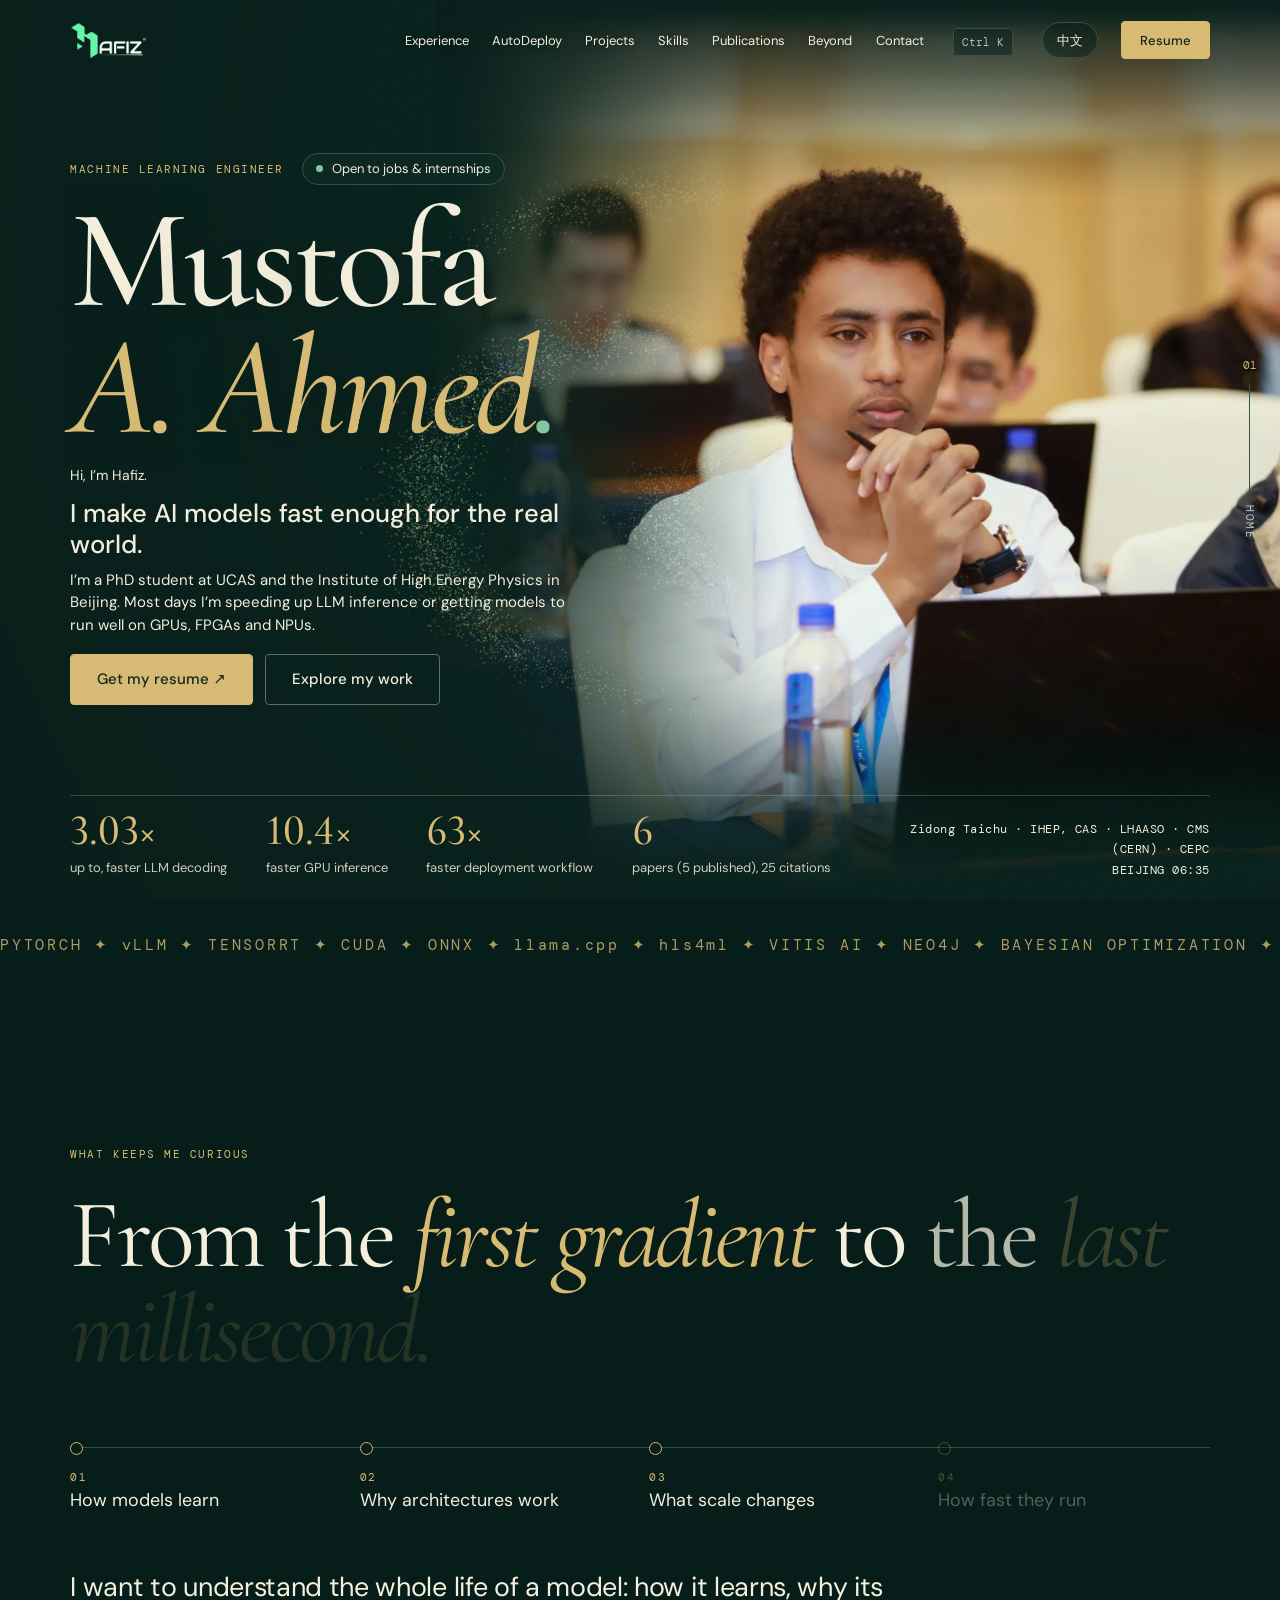
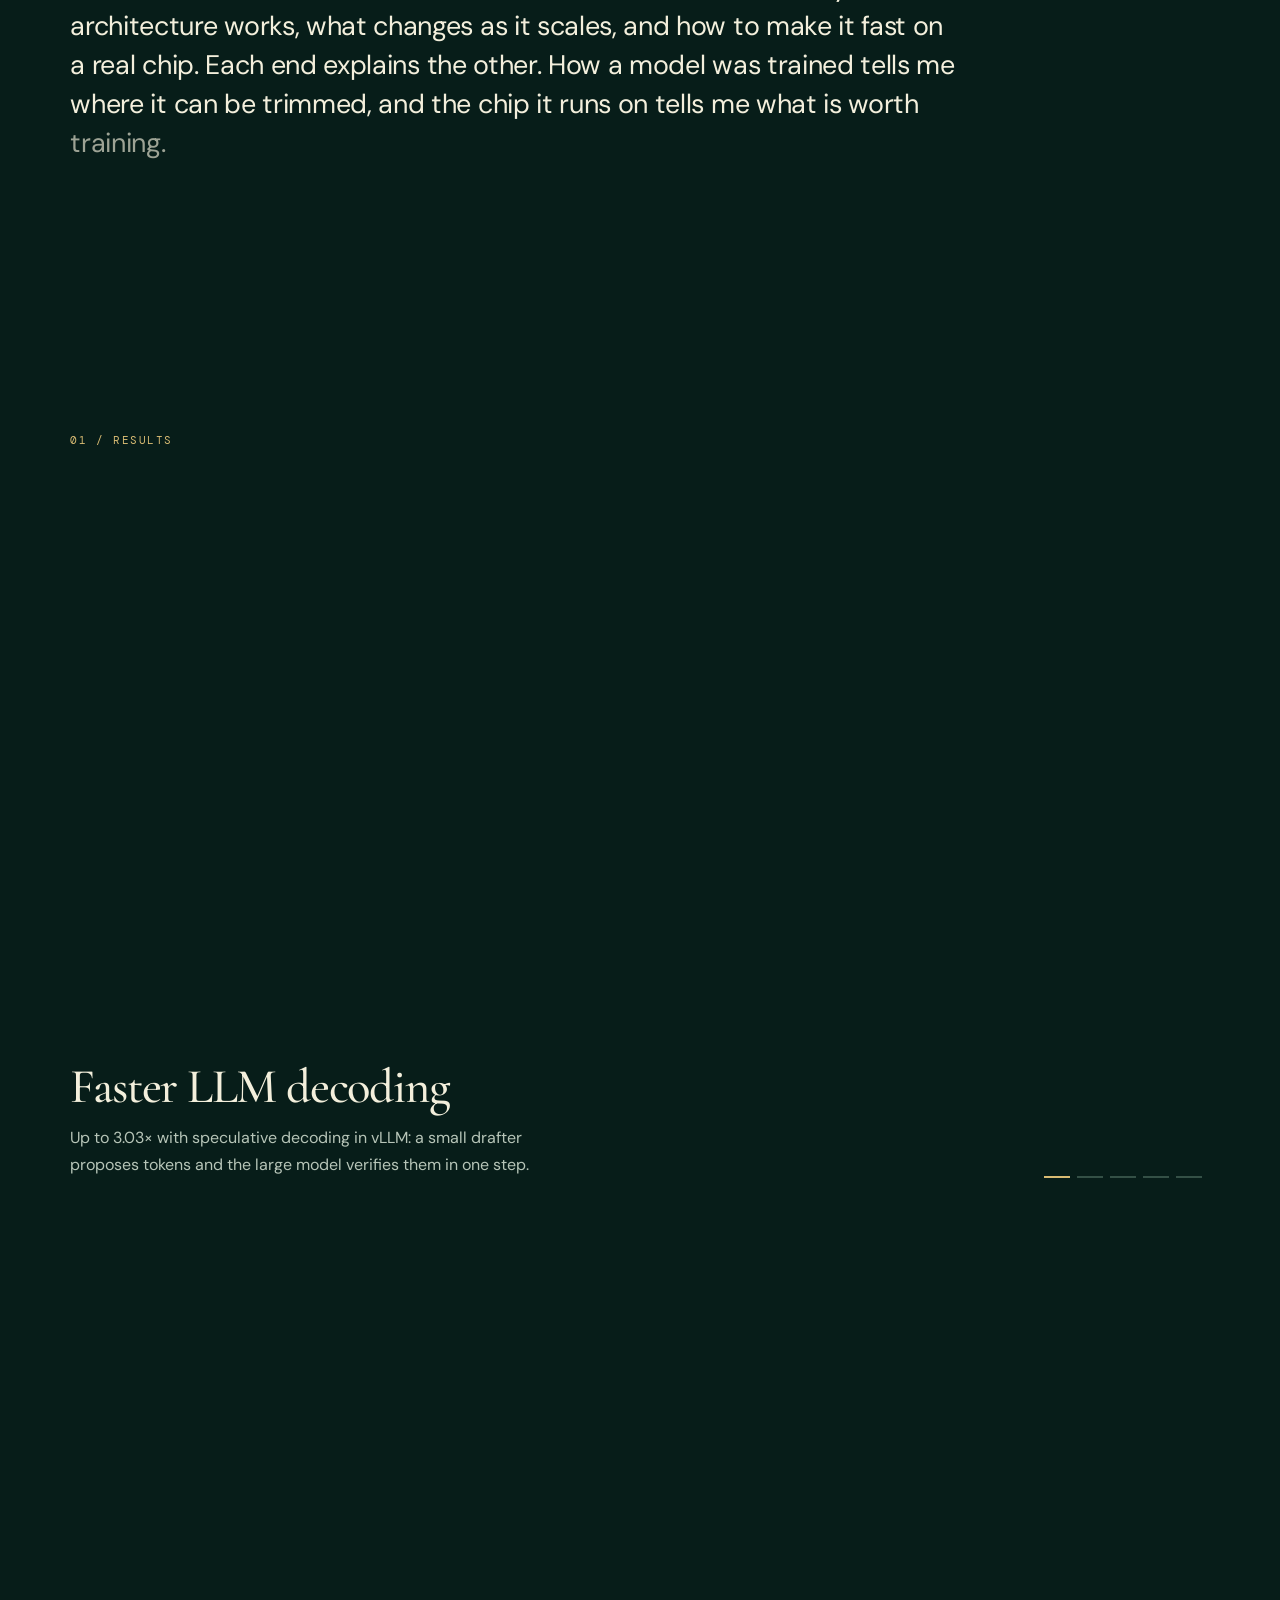
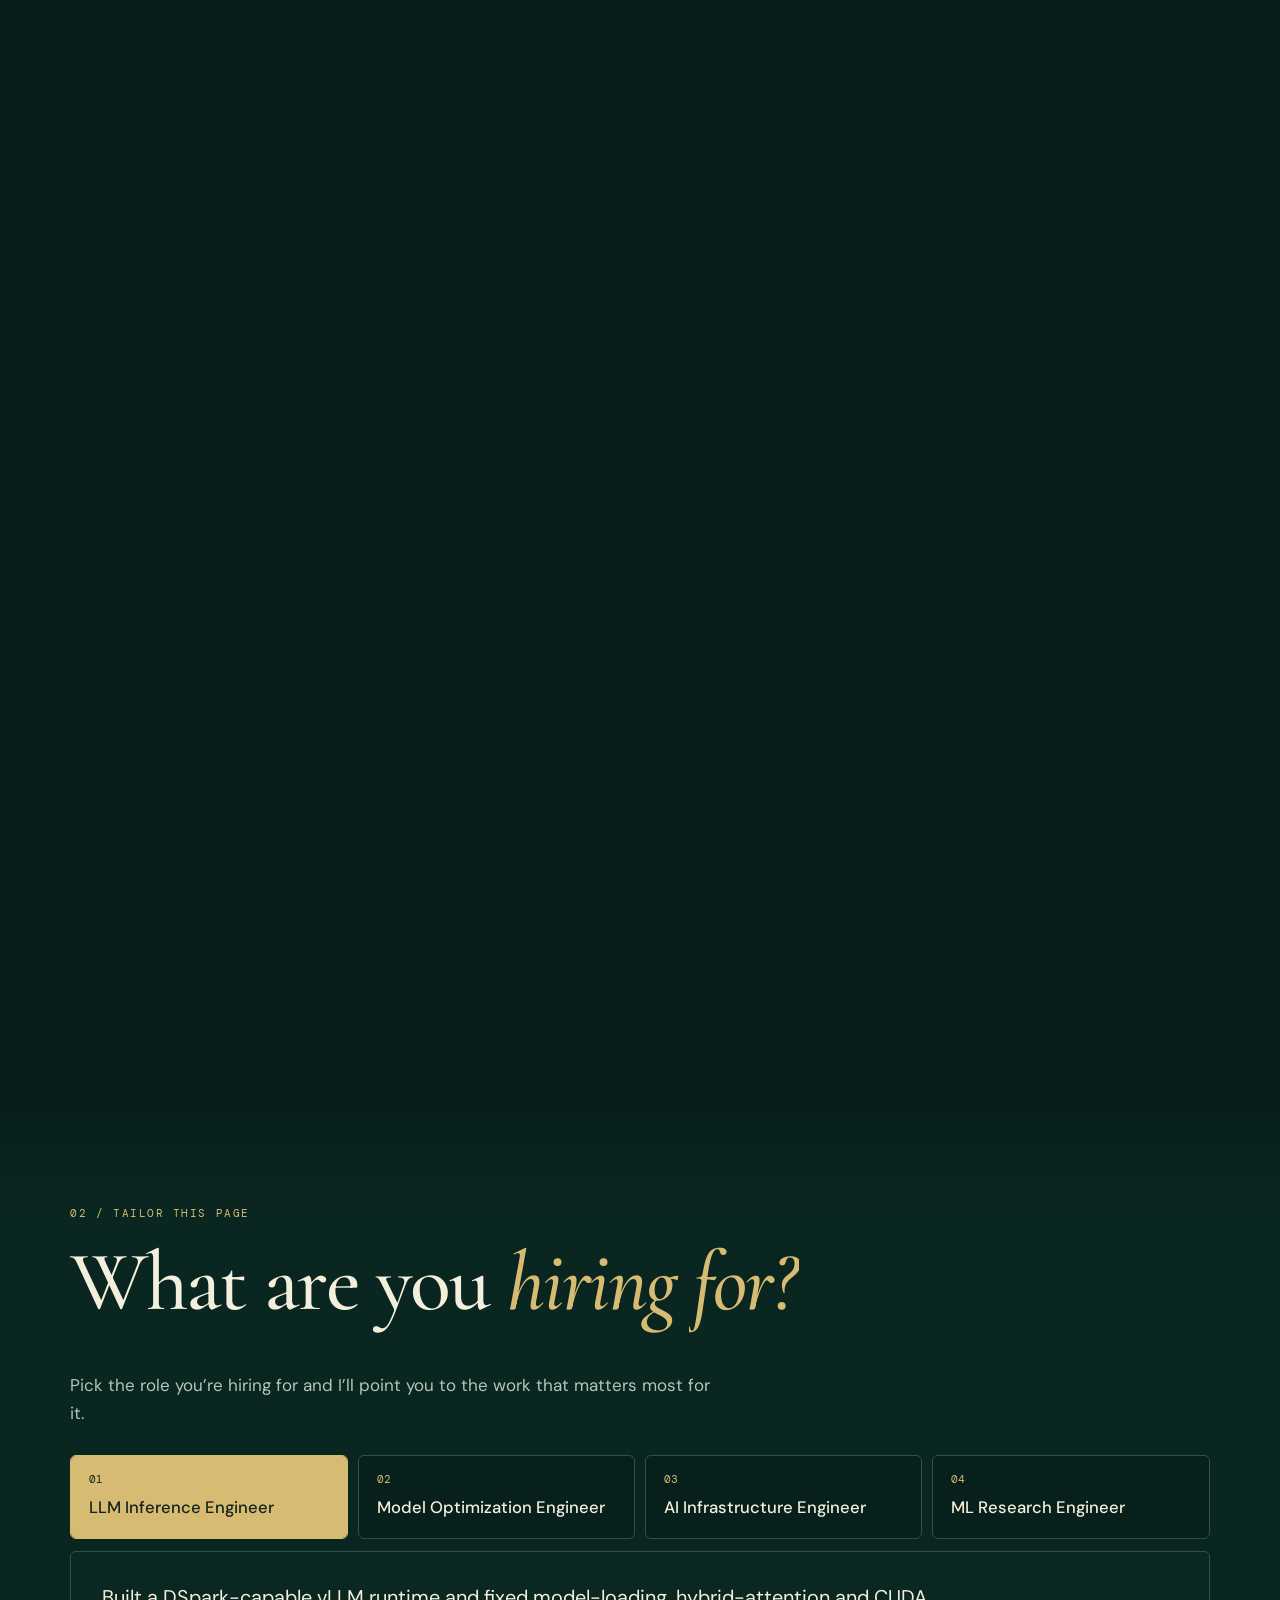
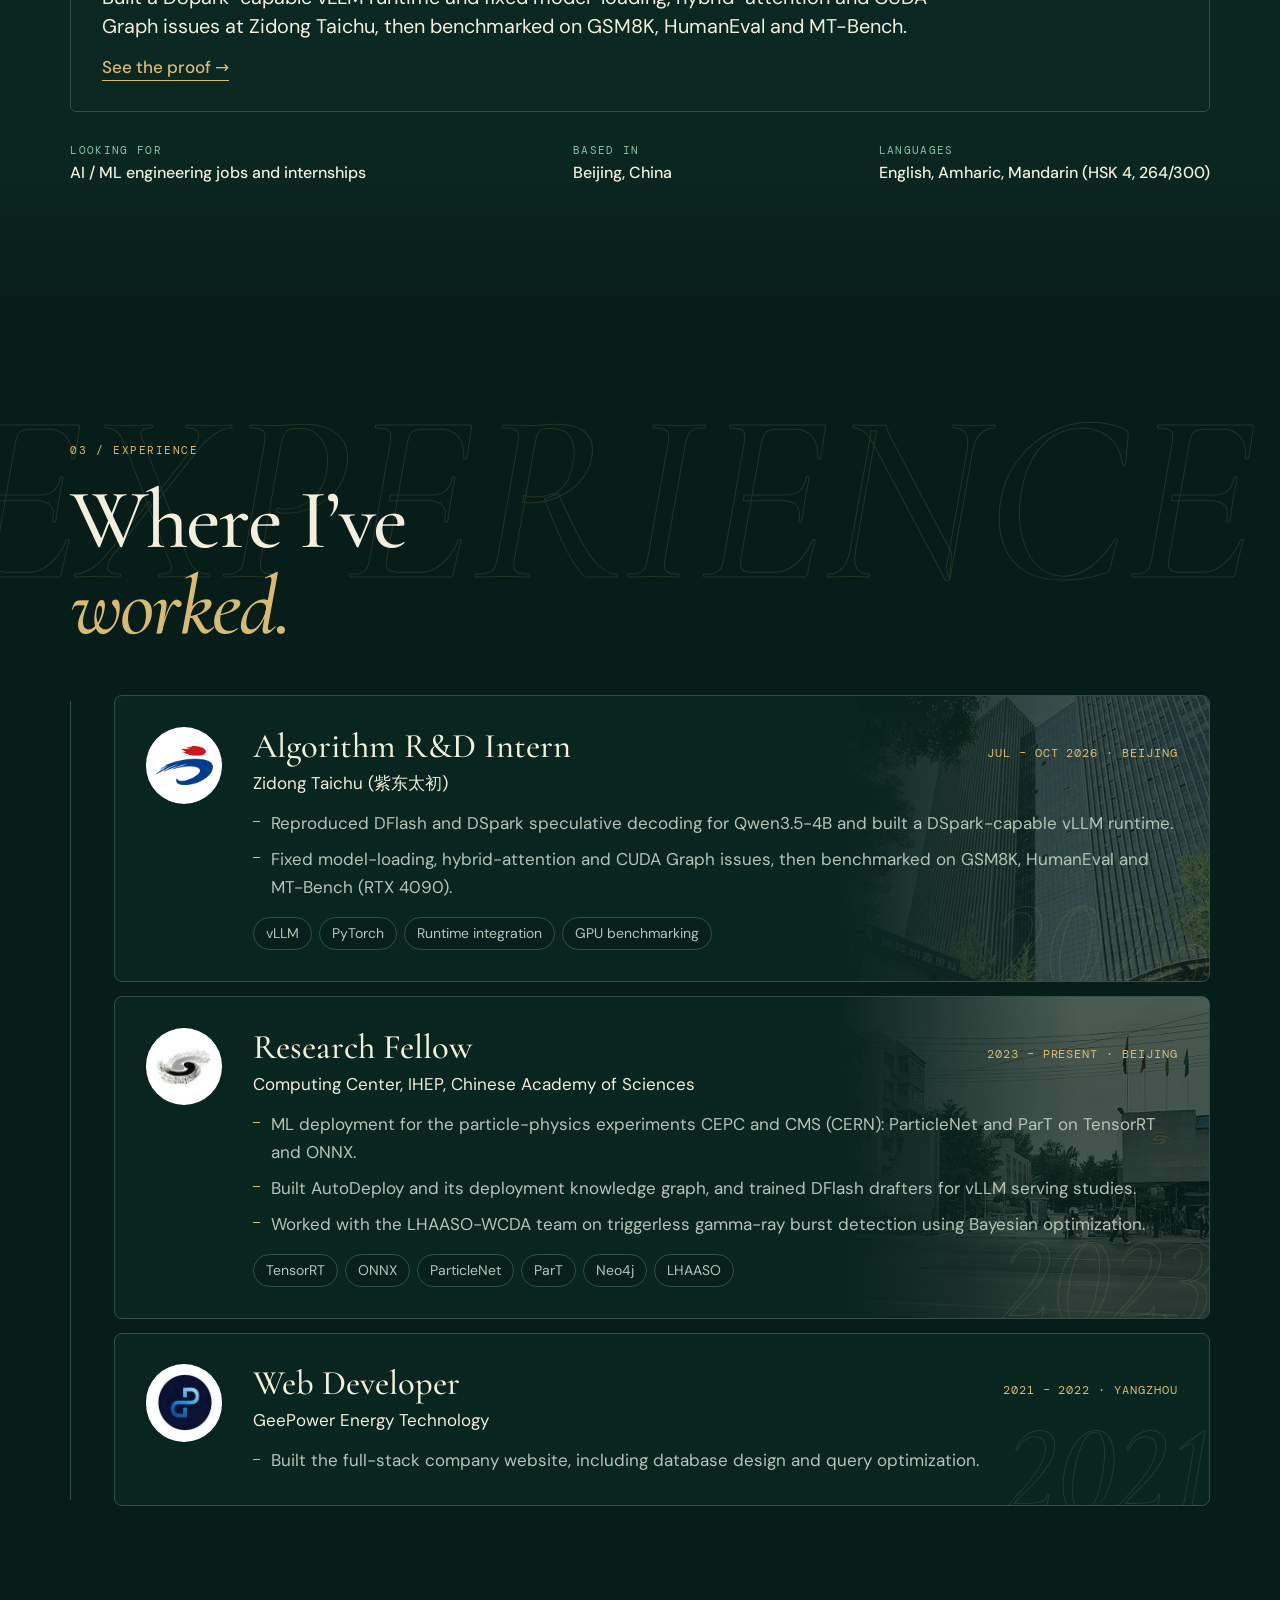
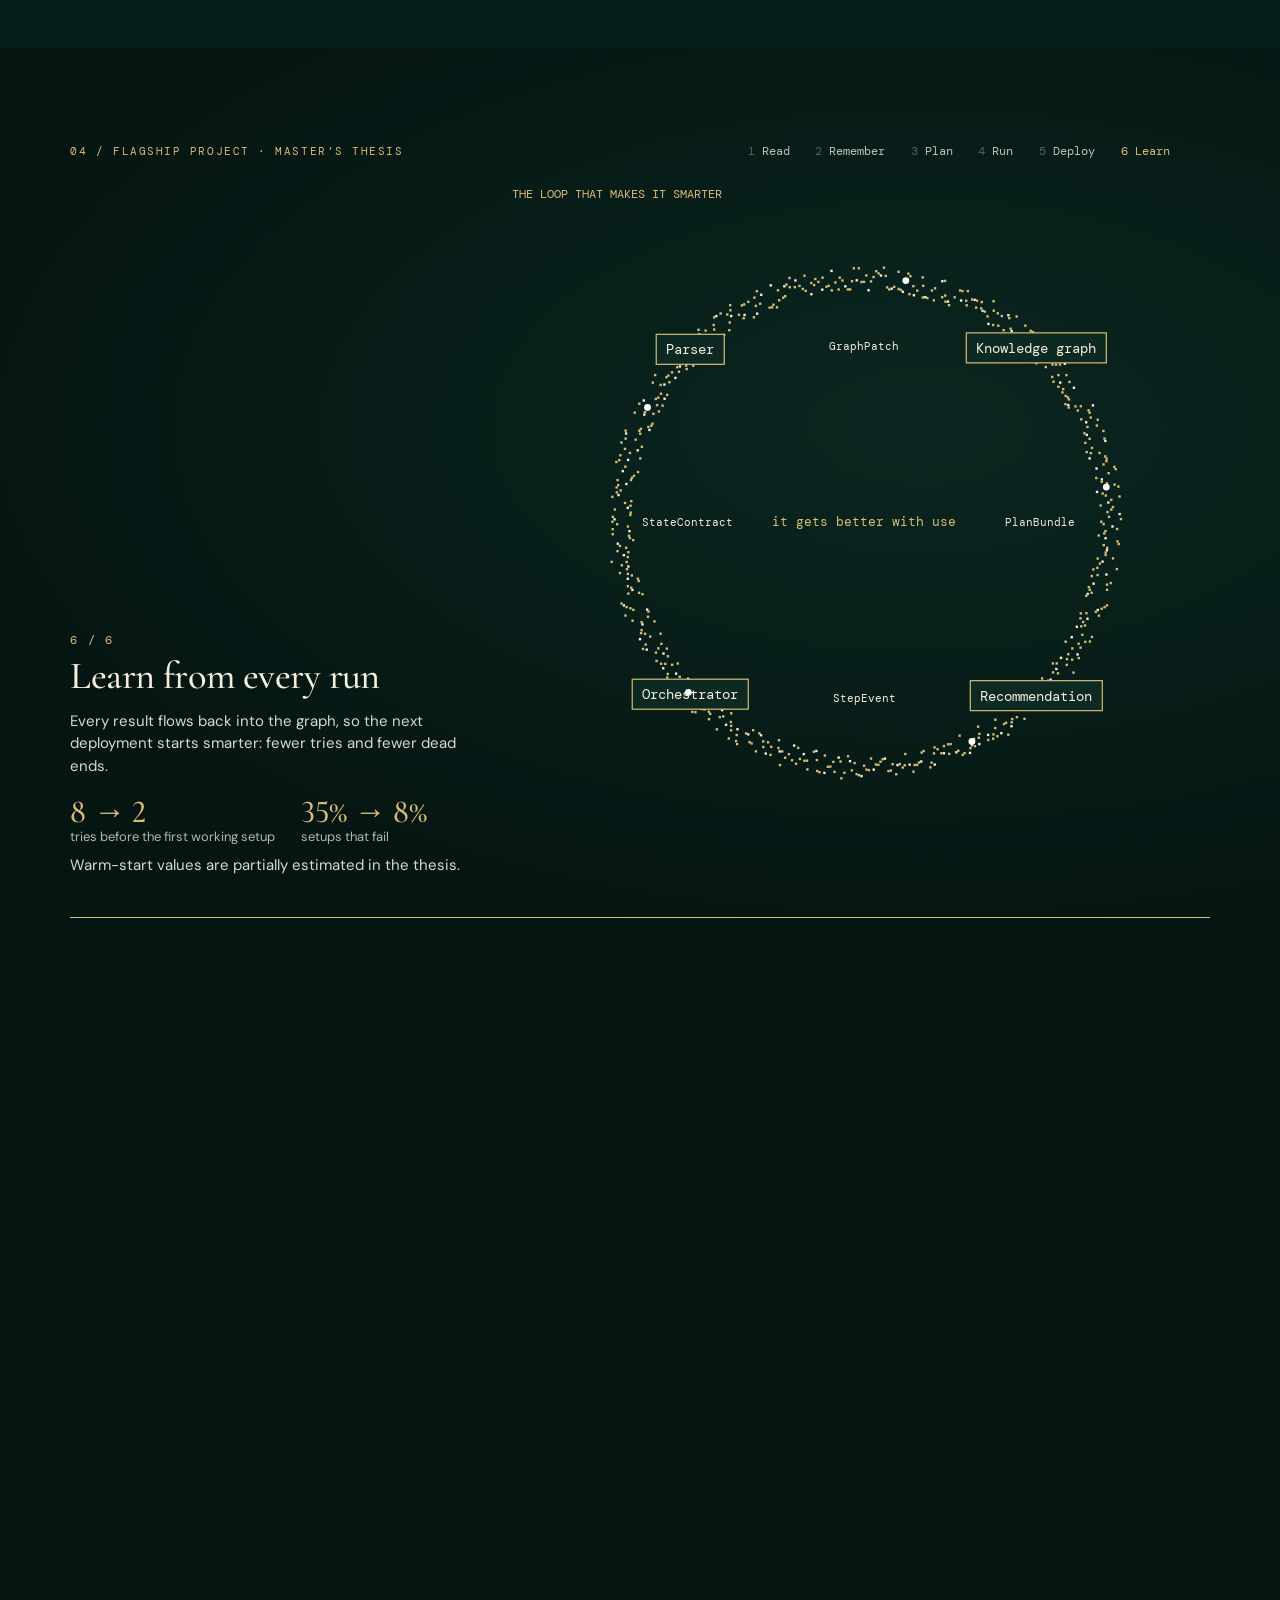
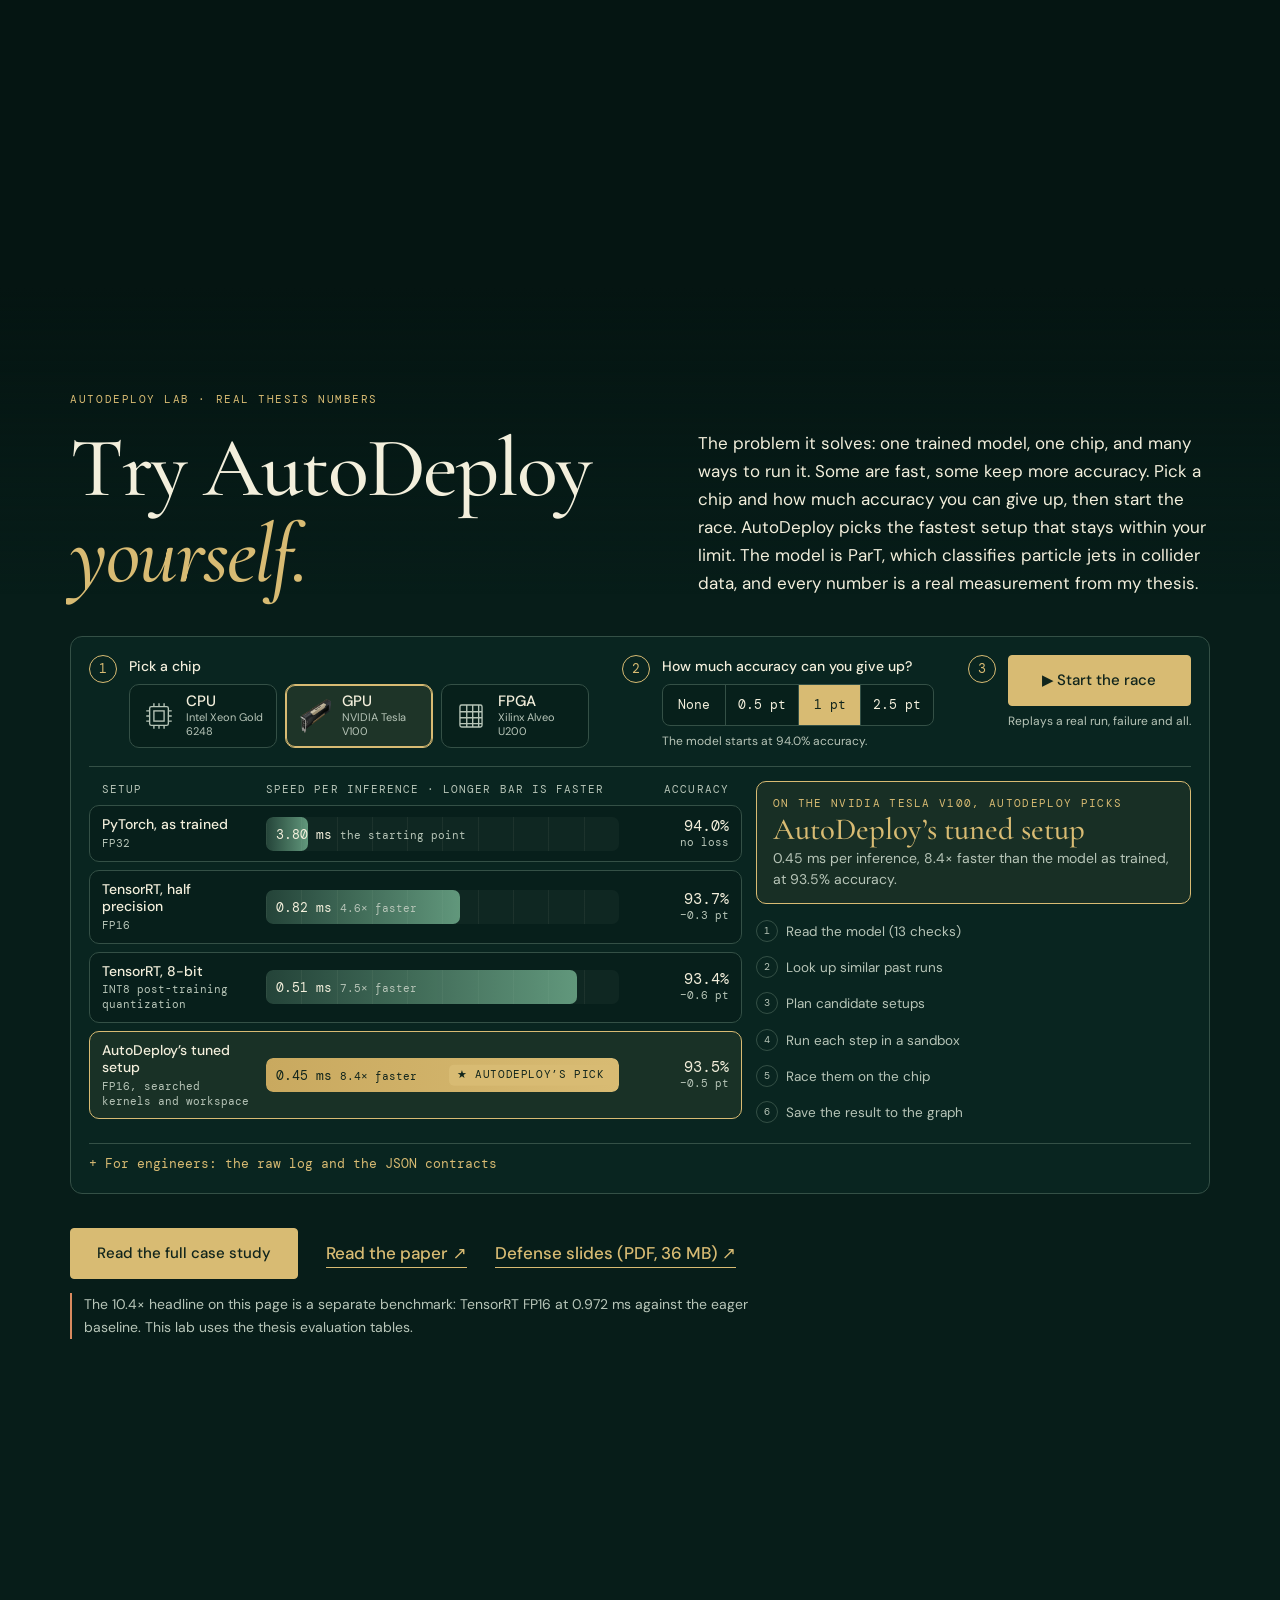
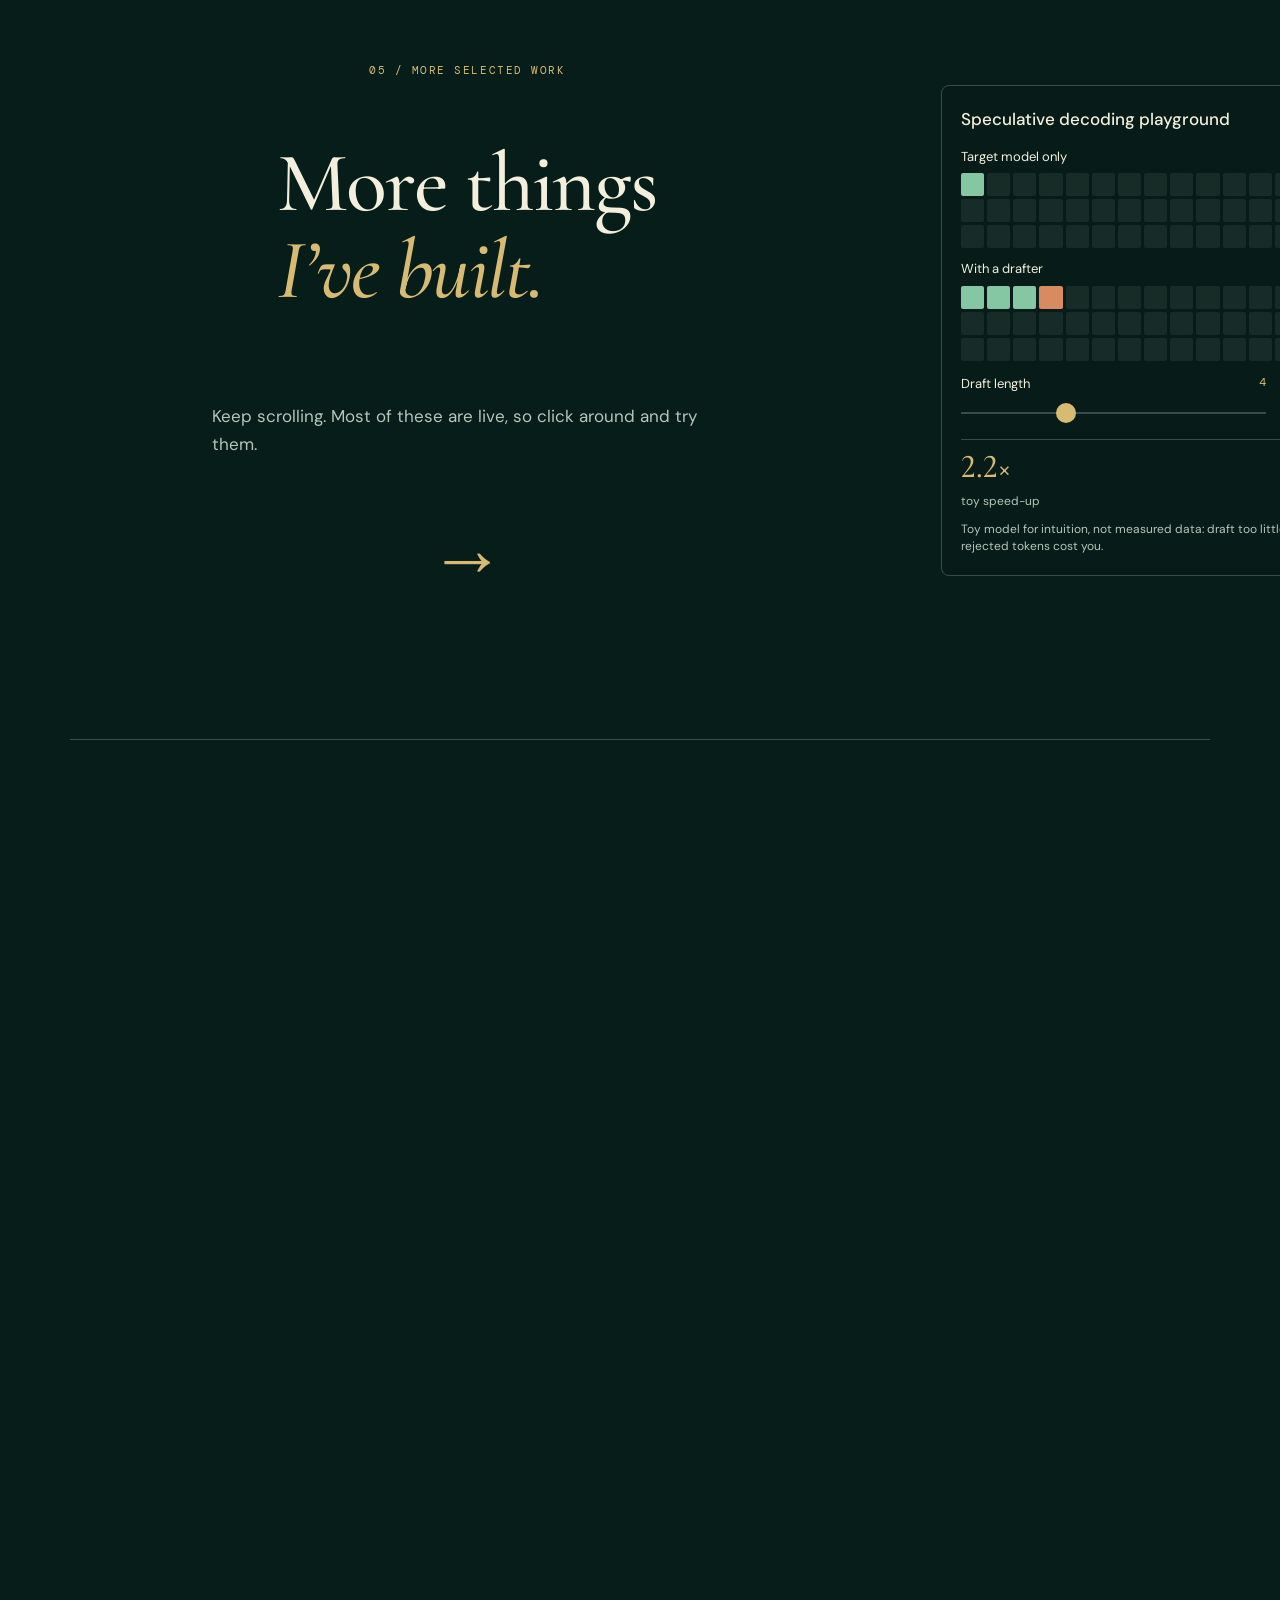
==== commit bd56a661: "Rewrite the manifesto and keep the animated site on slow connections - Manifesto: "From the first gr" ====
--- a/index.html
+++ b/index.html
@@ -19,12 +19,16 @@
 <meta property="og:image:height" content="630">
 <meta name="twitter:card" content="summary_large_image">
 <script>
-/* Runs before first paint. If the main script ever fails, the timer below restores a plain, fully readable page. */
+/* Runs before first paint. If a script fails to load or crashes, the page falls back to a plain, fully readable layout.
+   A slow connection alone never triggers it: the check waits for the page to finish loading. */
 (function(){var d=document.documentElement,c=d.classList;c.remove('no-js');c.add('js');
 var reduced=window.matchMedia&&matchMedia('(prefers-reduced-motion: reduce)').matches;
 if(!reduced)c.add('fx');
 try{if(sessionStorage.getItem('hafiz-intro-done'))c.add('intro-done');if(sessionStorage.getItem('hafiz-wipe')){c.add('wipe-in');sessionStorage.removeItem('hafiz-wipe')}}catch(e){}
-setTimeout(function(){if(!window.__fxReady){c.remove('fx','wipe-in');c.add('intro-done','fx-failed')}},4000)})();
+var fail=function(){if(!window.__fxReady){c.remove('fx','wipe-in');c.add('intro-done','fx-failed')}};
+addEventListener('error',function(e){if(e.target&&e.target.tagName==='SCRIPT')fail()},true);
+addEventListener('load',function(){setTimeout(fail,1500)});setTimeout(fail,15000);
+setTimeout(function(){if(!window.__fxReady)c.add('intro-done','fx-slow')},4000)})();
 </script>
 <link rel="preload" href="assets/fonts/cormorant.woff2" as="font" type="font/woff2" crossorigin>
 <link rel="preload" href="assets/fonts/cormorant-italic.woff2" as="font" type="font/woff2" crossorigin>
@@ -110,7 +114,10 @@
 <div class="wave-ticker" id="wave-ticker" aria-hidden="true"><div class="ticker-run"><span>PYTORCH ✦ vLLM ✦ TENSORRT ✦ CUDA ✦ ONNX ✦ llama.cpp ✦ hls4ml ✦ VITIS AI ✦ NEO4J ✦ BAYESIAN OPTIMIZATION ✦ UNREAL ENGINE 5 ✦ PYTORCH ✦ vLLM ✦ TENSORRT ✦ CUDA ✦ ONNX ✦ llama.cpp ✦ hls4ml ✦ VITIS AI ✦ NEO4J ✦ BAYESIAN OPTIMIZATION ✦ UNREAL ENGINE 5 ✦ </span><span>PYTORCH ✦ vLLM ✦ TENSORRT ✦ CUDA ✦ ONNX ✦ llama.cpp ✦ hls4ml ✦ VITIS AI ✦ NEO4J ✦ BAYESIAN OPTIMIZATION ✦ UNREAL ENGINE 5 ✦ PYTORCH ✦ vLLM ✦ TENSORRT ✦ CUDA ✦ ONNX ✦ llama.cpp ✦ hls4ml ✦ VITIS AI ✦ NEO4J ✦ BAYESIAN OPTIMIZATION ✦ UNREAL ENGINE 5 ✦ </span></div></div>
 
 <section class="manifesto" id="manifesto" data-shape="vortex" data-dim=".42">
-  <p data-words data-en="Training a model is the part everyone talks about. I like the part after it: getting that model to run fast on a real chip without breaking it. It is fiddly work, and I enjoy it more than I probably should." data-zh="训练模型是大家都爱聊的部分，而我更喜欢之后的那一段：让模型在真实芯片上跑得飞快，又不出问题。这活儿很磨人，但我乐在其中。">Training a model is the part everyone talks about. I like the part after it: getting that model to run fast on a real chip without breaking it. It is fiddly work, and I enjoy it more than I probably should.</p>
+  <p class="eyebrow mf-kicker" data-en="What keeps me curious" data-zh="让我着迷的事">What keeps me curious</p>
+  <p class="mf-lead" data-words data-en="From the <i>first gradient</i> to the <i>last millisecond.</i>" data-zh="从<i>第一个梯度</i>，到<i>最后一毫秒。</i>">From the <i>first gradient</i> to the <i>last millisecond.</i></p>
+  <div class="mf-track"><i class="mf-fill" aria-hidden="true"></i><ol class="mf-stages"><li style="--i:0"><span class="mf-n">01</span><span data-en="How models learn" data-zh="模型如何学习">How models learn</span></li><li style="--i:1"><span class="mf-n">02</span><span data-en="Why architectures work" data-zh="架构为何有效">Why architectures work</span></li><li style="--i:2"><span class="mf-n">03</span><span data-en="What scale changes" data-zh="规模改变什么">What scale changes</span></li><li style="--i:3"><span class="mf-n">04</span><span data-en="How fast they run" data-zh="能跑多快">How fast they run</span></li></ol></div>
+  <p class="mf-body" data-words data-en="I want to understand the whole life of a model: how it learns, why its architecture works, what changes as it scales, and how to make it fast on a real chip. Each end explains the other. How a model was trained tells me where it can be trimmed, and the chip it runs on tells me what is worth training." data-zh="我想弄懂一个模型的完整生命：它如何学习，架构为何有效，规模变大时会发生什么，以及怎样让它在真实芯片上跑得飞快。两端总在互相解释：模型怎么训练，决定了它能从哪里精简；它要跑在什么芯片上，又决定了什么值得训练。">I want to understand the whole life of a model: how it learns, why its architecture works, what changes as it scales, and how to make it fast on a real chip. Each end explains the other. How a model was trained tells me where it can be trimmed, and the chip it runs on tells me what is worth training.</p>
 </section>
 
 <!-- Scroll story: particles form each result. The numbers are also real text for screen readers and non-WebGL browsers. -->
--- a/styles.css
+++ b/styles.css
@@ -135,6 +135,7 @@
 .fx [data-split] .c{display:inline-block;transform:translateY(112%) rotate(5deg);transform-origin:0 100%}
 .fx [data-split].in .c{transform:none;transition:transform 1s var(--ease);transition-delay:calc(var(--i) * 22ms)}
 .fx [data-rise],.fx [data-reveal]{opacity:0;transform:translateY(26px)}
+.fx-slow [data-rise],.fx-slow [data-reveal]{opacity:1;transform:none} /* scripts still loading after 4 s: show content now */
 .fx [data-rise].in,.fx [data-reveal].in{opacity:1;transform:none;transition:opacity .9s var(--ease),transform .9s var(--ease);transition-delay:var(--d,0ms)}
 [data-words] .sw{opacity:var(--o,.16);transition:opacity .25s linear}
 .no-js [data-words] .sw,.fx-failed [data-words] .sw{opacity:1}
@@ -180,10 +181,25 @@
 .ticker-run span{font:400 clamp(13px,1.2vw,19px)/1 var(--mono);letter-spacing:.18em;color:var(--gold);white-space:nowrap;opacity:.8}
 @keyframes tickerRun{to{transform:translate3d(-50%,0,0)}}
 
-/* Manifesto */
-.manifesto{padding-block:clamp(70px,13vw,190px)}
-.manifesto p{font:500 clamp(32px,5.1vw,84px)/1.12 var(--serif);letter-spacing:-.02em;color:var(--ink);max-width:21em}
-[lang=zh-CN] .manifesto p{font-family:var(--sans);font-size:clamp(26px,3.8vw,60px);line-height:1.45;font-weight:500;letter-spacing:.01em}
+/* Manifesto: the whole life of a model, from the first gradient to the last millisecond */
+.manifesto{--p:1;padding-block:clamp(70px,12vw,170px)}
+.fx .manifesto{--p:0}
+.mf-kicker{margin-bottom:clamp(14px,2vw,26px)}
+.manifesto .mf-lead{font:400 clamp(46px,7.6vw,132px)/.98 var(--serif);letter-spacing:-.035em;color:var(--ink);max-width:12em}
+.mf-lead i{font-style:italic;color:var(--gold)}
+.mf-track{position:relative;margin:clamp(34px,5vw,72px) 0 clamp(30px,4.4vw,60px);padding-top:30px}
+.mf-track:before{content:'';position:absolute;left:0;right:0;top:5px;border-top:1px solid var(--line)}
+.mf-fill{position:absolute;left:0;right:0;top:4px;height:3px;border-radius:2px;background:linear-gradient(90deg,var(--mint),var(--gold));transform:scaleX(var(--p));transform-origin:left}
+.mf-stages{display:grid;grid-template-columns:repeat(4,minmax(0,1fr));gap:18px}
+.mf-stages li{--on:clamp(0,(var(--p) * 4 - var(--i)) * 2.2,1);position:relative;display:grid;gap:6px;opacity:calc(.32 + var(--on) * .68);font:400 clamp(15px,1.4vw,21px)/1.25 var(--sans);color:var(--ink)}
+.mf-stages li:before,.mf-stages li:after{content:'';position:absolute;left:0;top:-30px;width:11px;height:11px;border-radius:50%}
+.mf-stages li:before{border:1px solid var(--gold);background:var(--bg)}
+.mf-stages li:after{background:var(--gold);box-shadow:0 0 0 5px rgb(216 187 115 / .16);opacity:var(--on);transform:scale(calc(.4 + var(--on) * .6))}
+.mf-n{font:400 11px/1 var(--mono);letter-spacing:.14em;color:var(--gold)}
+.manifesto .mf-body{font:400 clamp(20px,2.1vw,34px)/1.45 var(--sans);letter-spacing:-.012em;color:var(--ink);max-width:33em}
+[lang=zh-CN] .manifesto .mf-lead{font-size:clamp(40px,6.2vw,104px);line-height:1.18;letter-spacing:.01em}
+[lang=zh-CN] .mf-lead i{font-style:normal}
+[lang=zh-CN] .manifesto .mf-body{font-size:clamp(18px,1.85vw,30px);line-height:1.75;letter-spacing:.02em}
 
 /* Results story */
 .numbers{padding:0;height:calc(100vh * 4.4)}
@@ -1143,6 +1159,15 @@
   .chip-pick small,.lab-field .chip-pick small{display:none}
 }
 
+@media(max-width:760px){
+  .mf-track{padding:0 0 0 30px}
+  .mf-track:before{left:5px;right:auto;top:0;bottom:0;border-top:0;border-left:1px solid var(--line)}
+  .mf-fill{left:4px;right:auto;top:0;bottom:0;width:3px;height:auto;background:linear-gradient(180deg,var(--mint),var(--gold));transform:scaleY(var(--p));transform-origin:top}
+  .mf-stages{grid-template-columns:minmax(0,1fr);gap:16px}
+  .mf-stages li{grid-template-columns:30px minmax(0,1fr);align-items:baseline}
+  .mf-stages li:before,.mf-stages li:after{left:-30px;top:5px}
+}
+
 /* Motion turned off, or the script failed: everything is a plain, readable page. */
 @media(prefers-reduced-motion:reduce){
   html{scroll-behavior:auto}
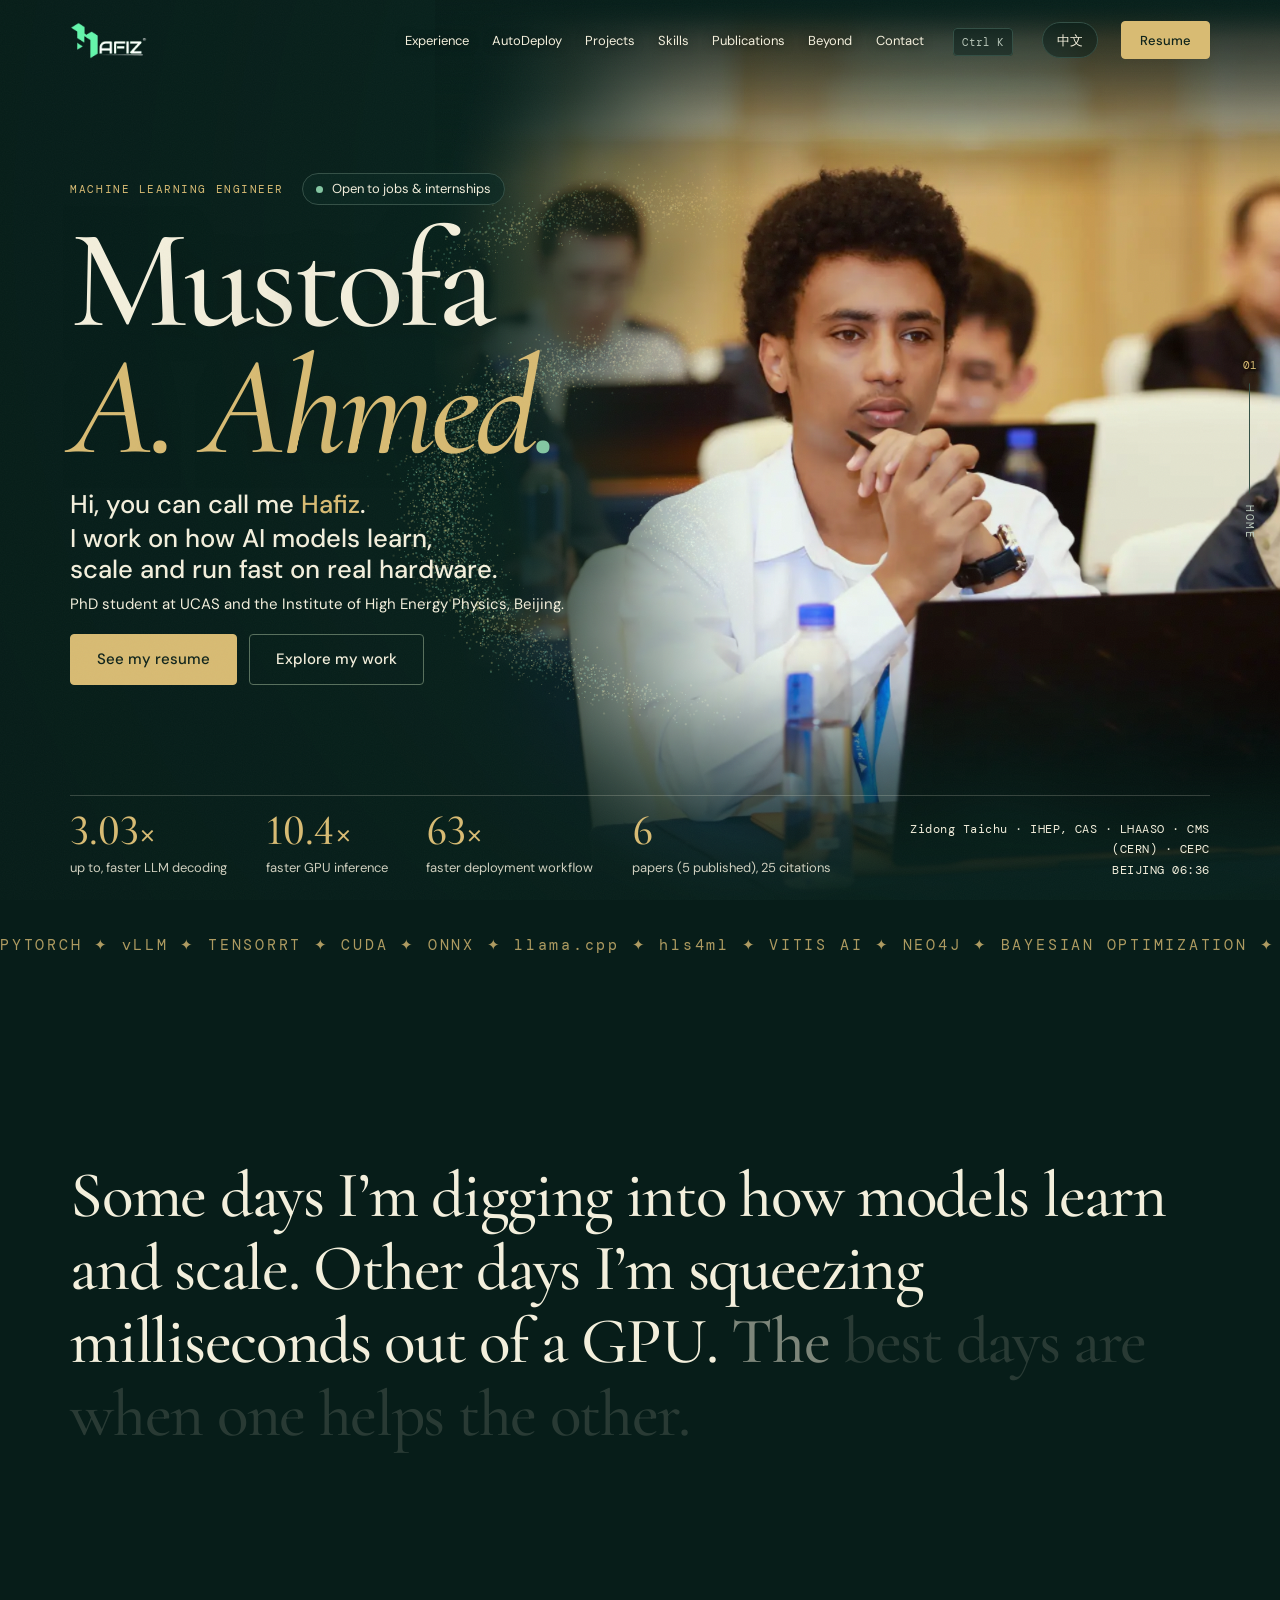
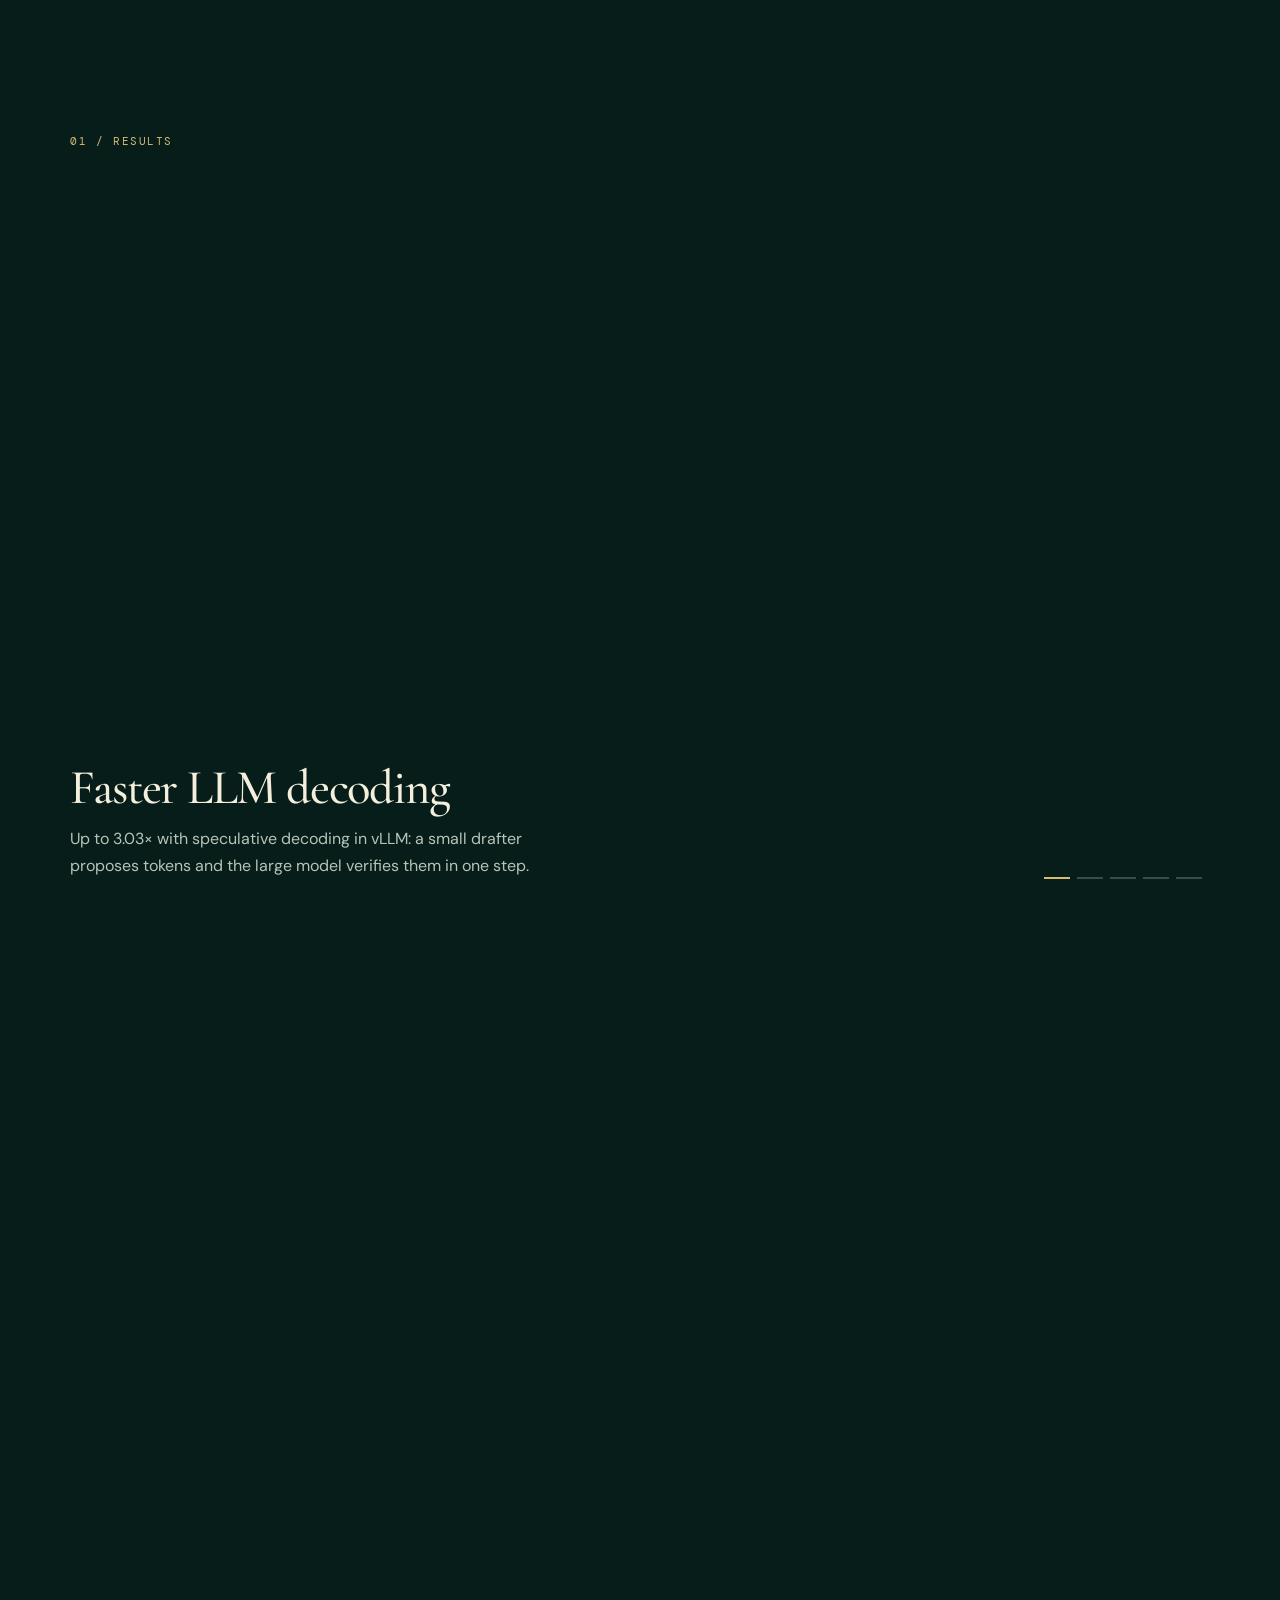
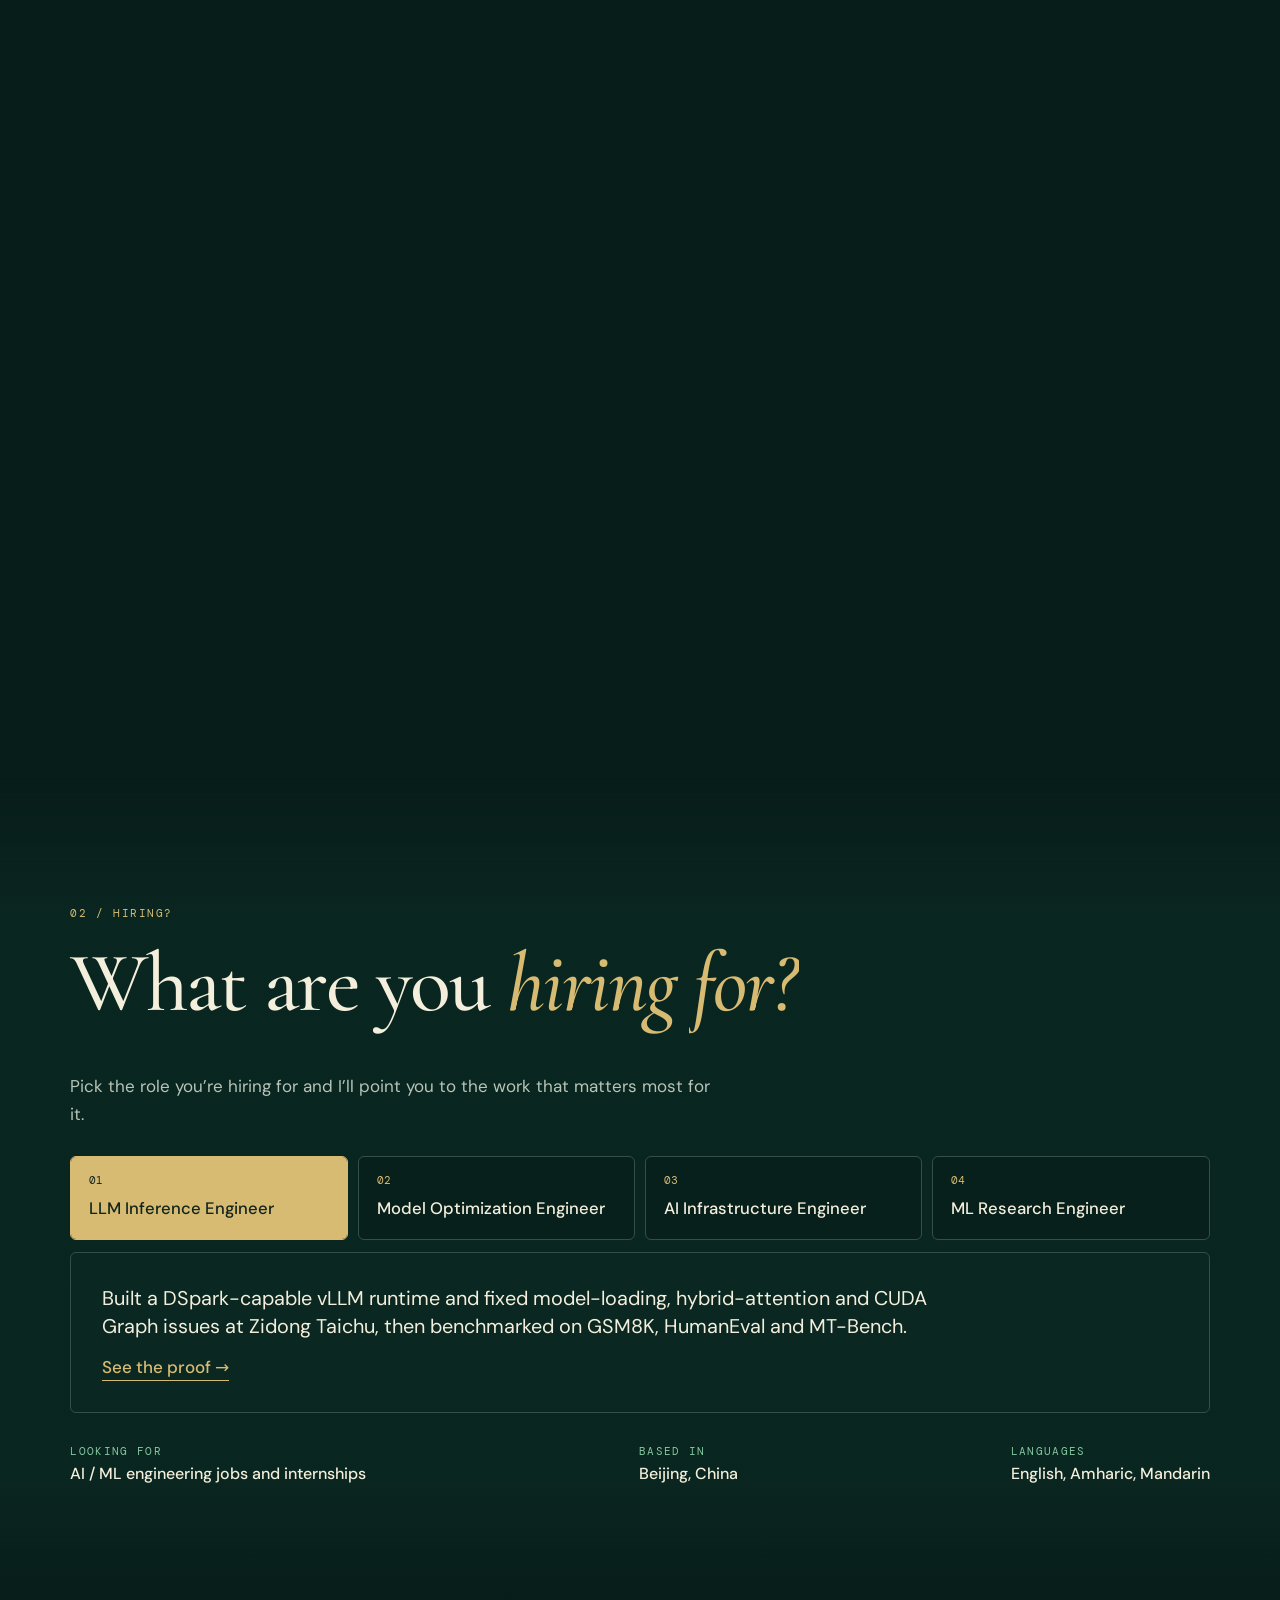
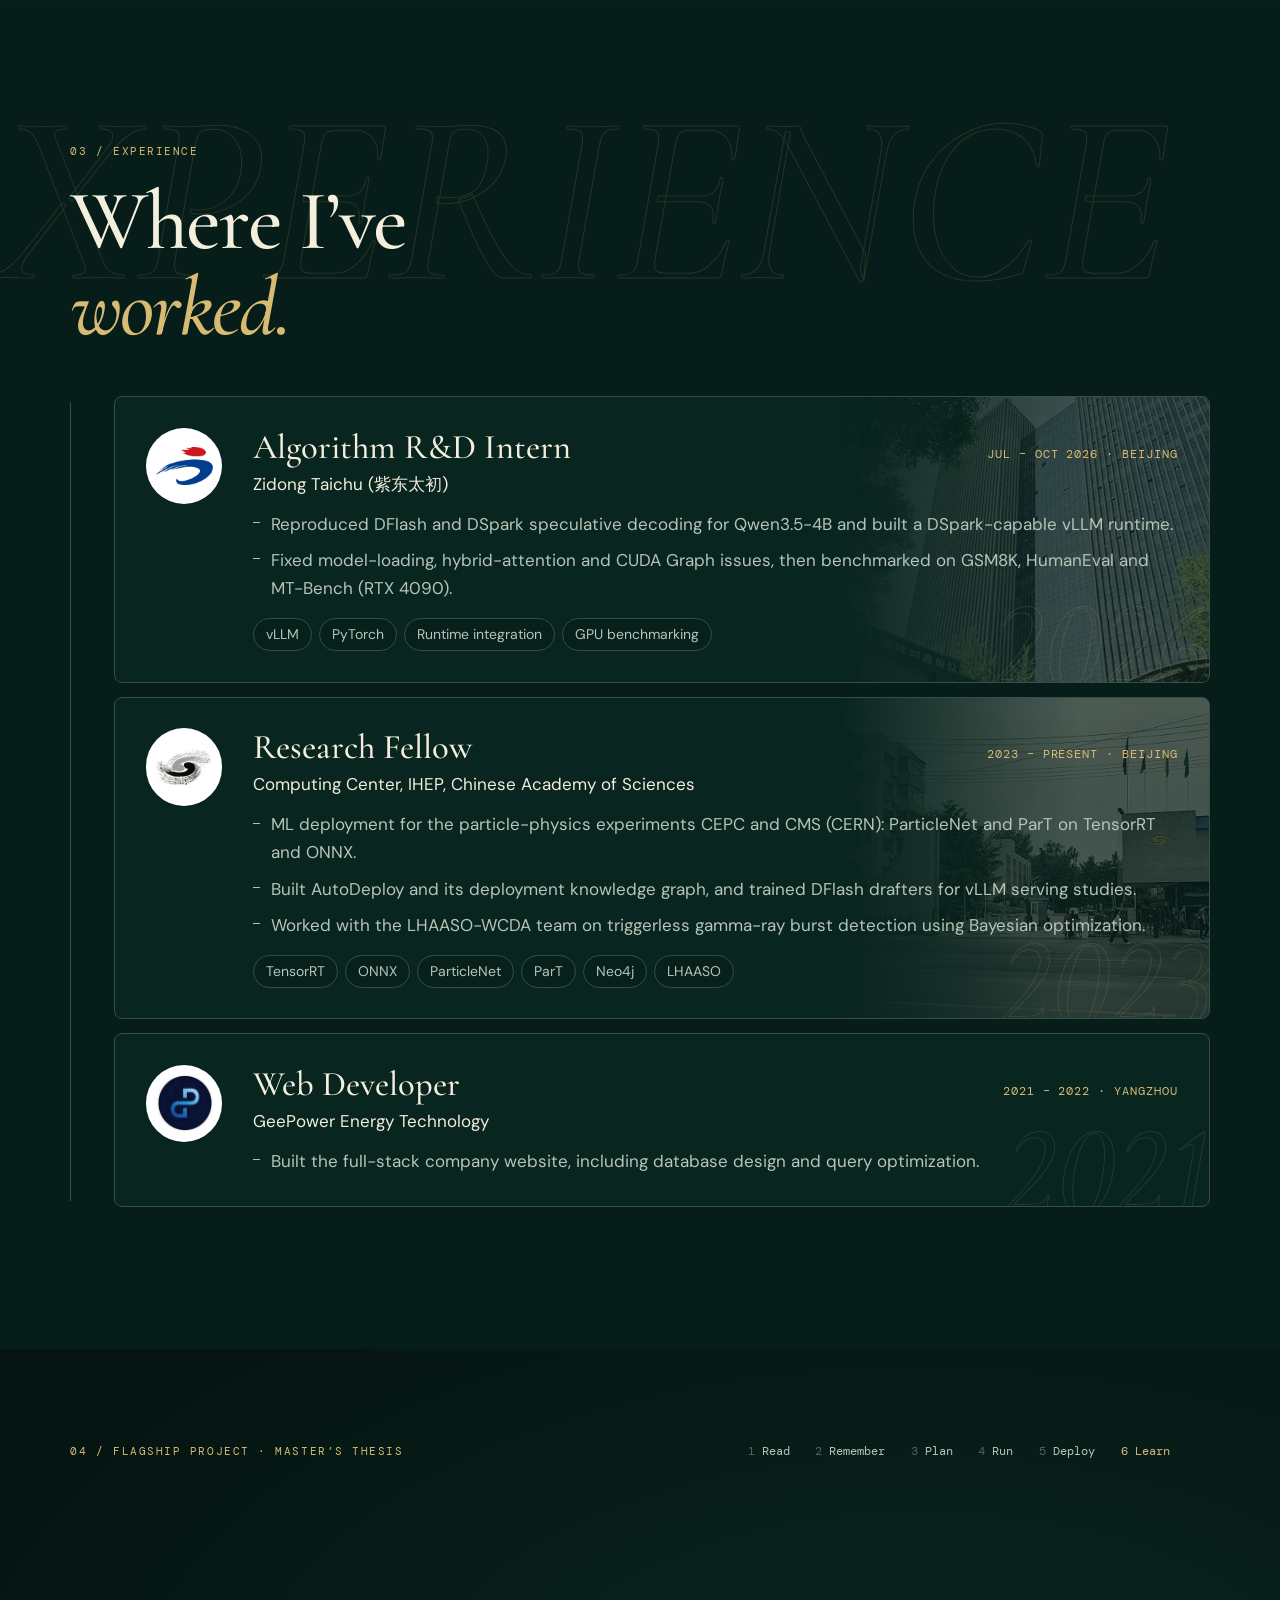
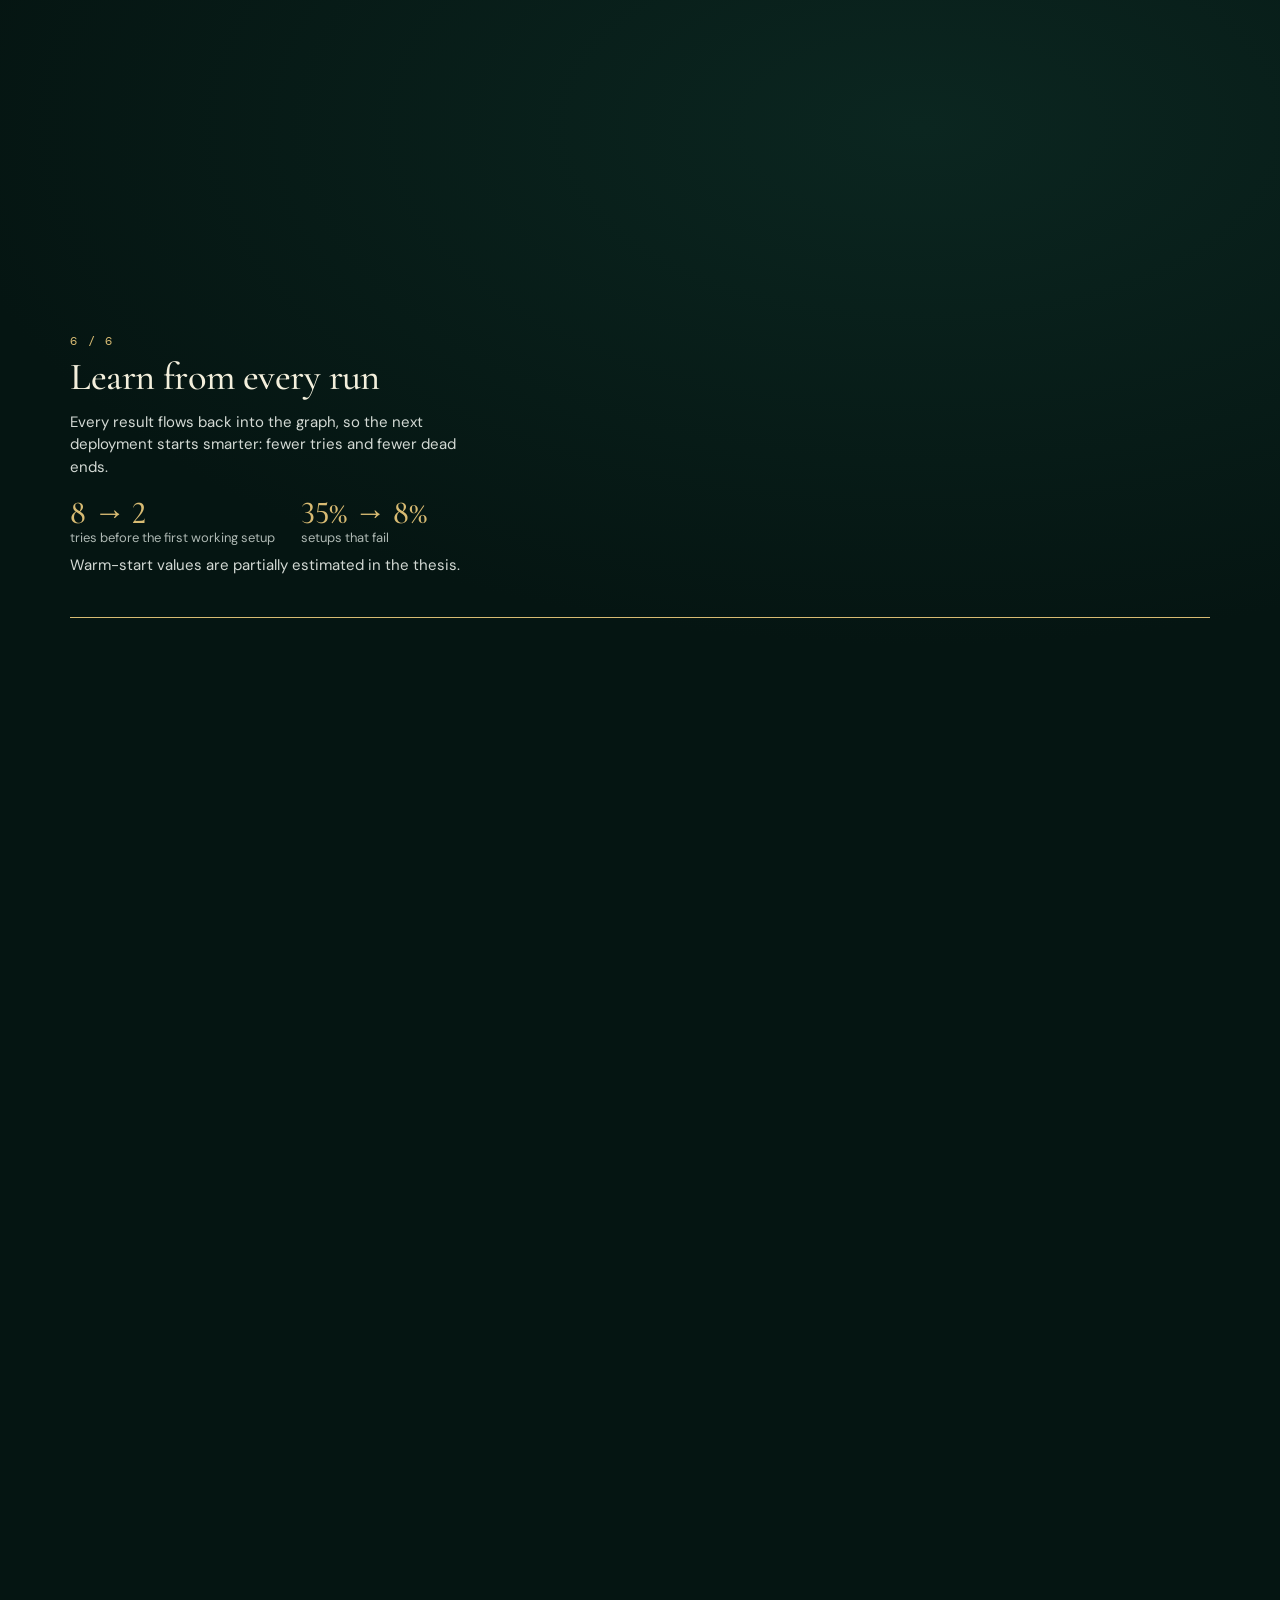
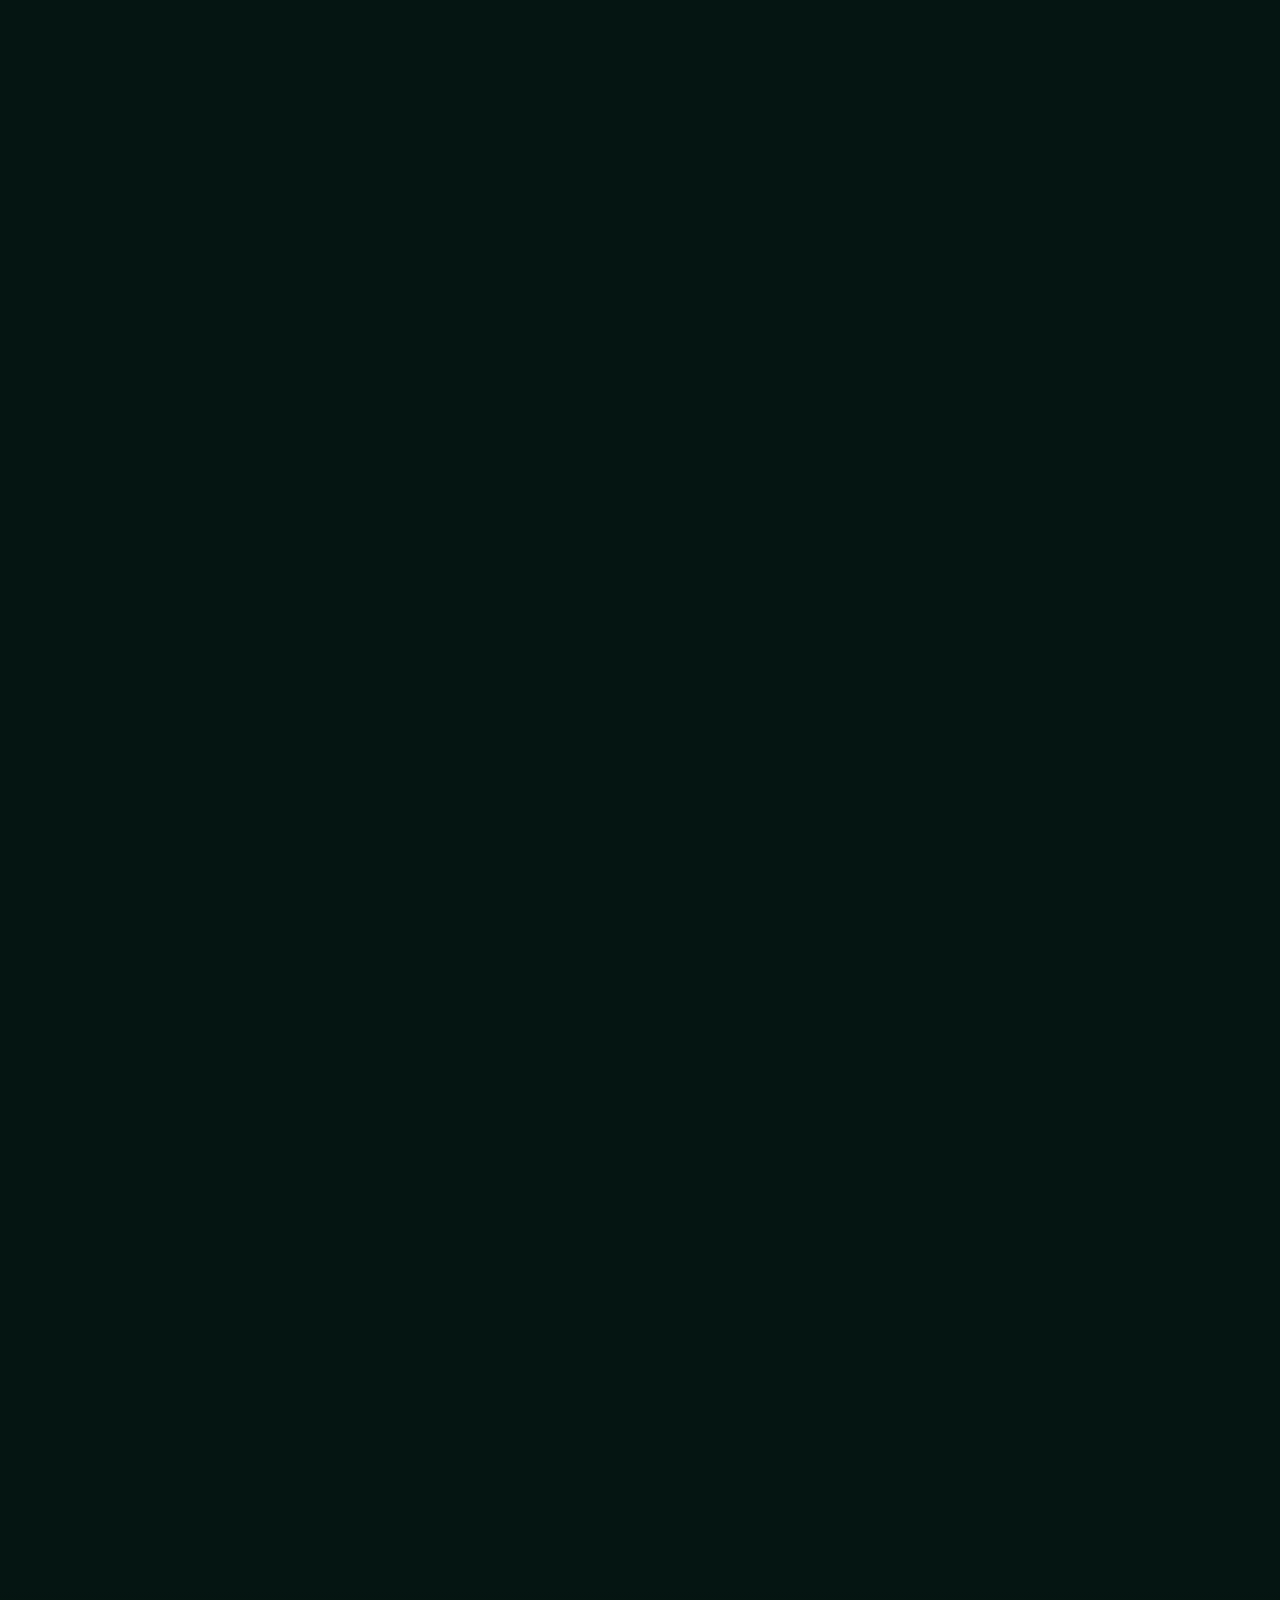
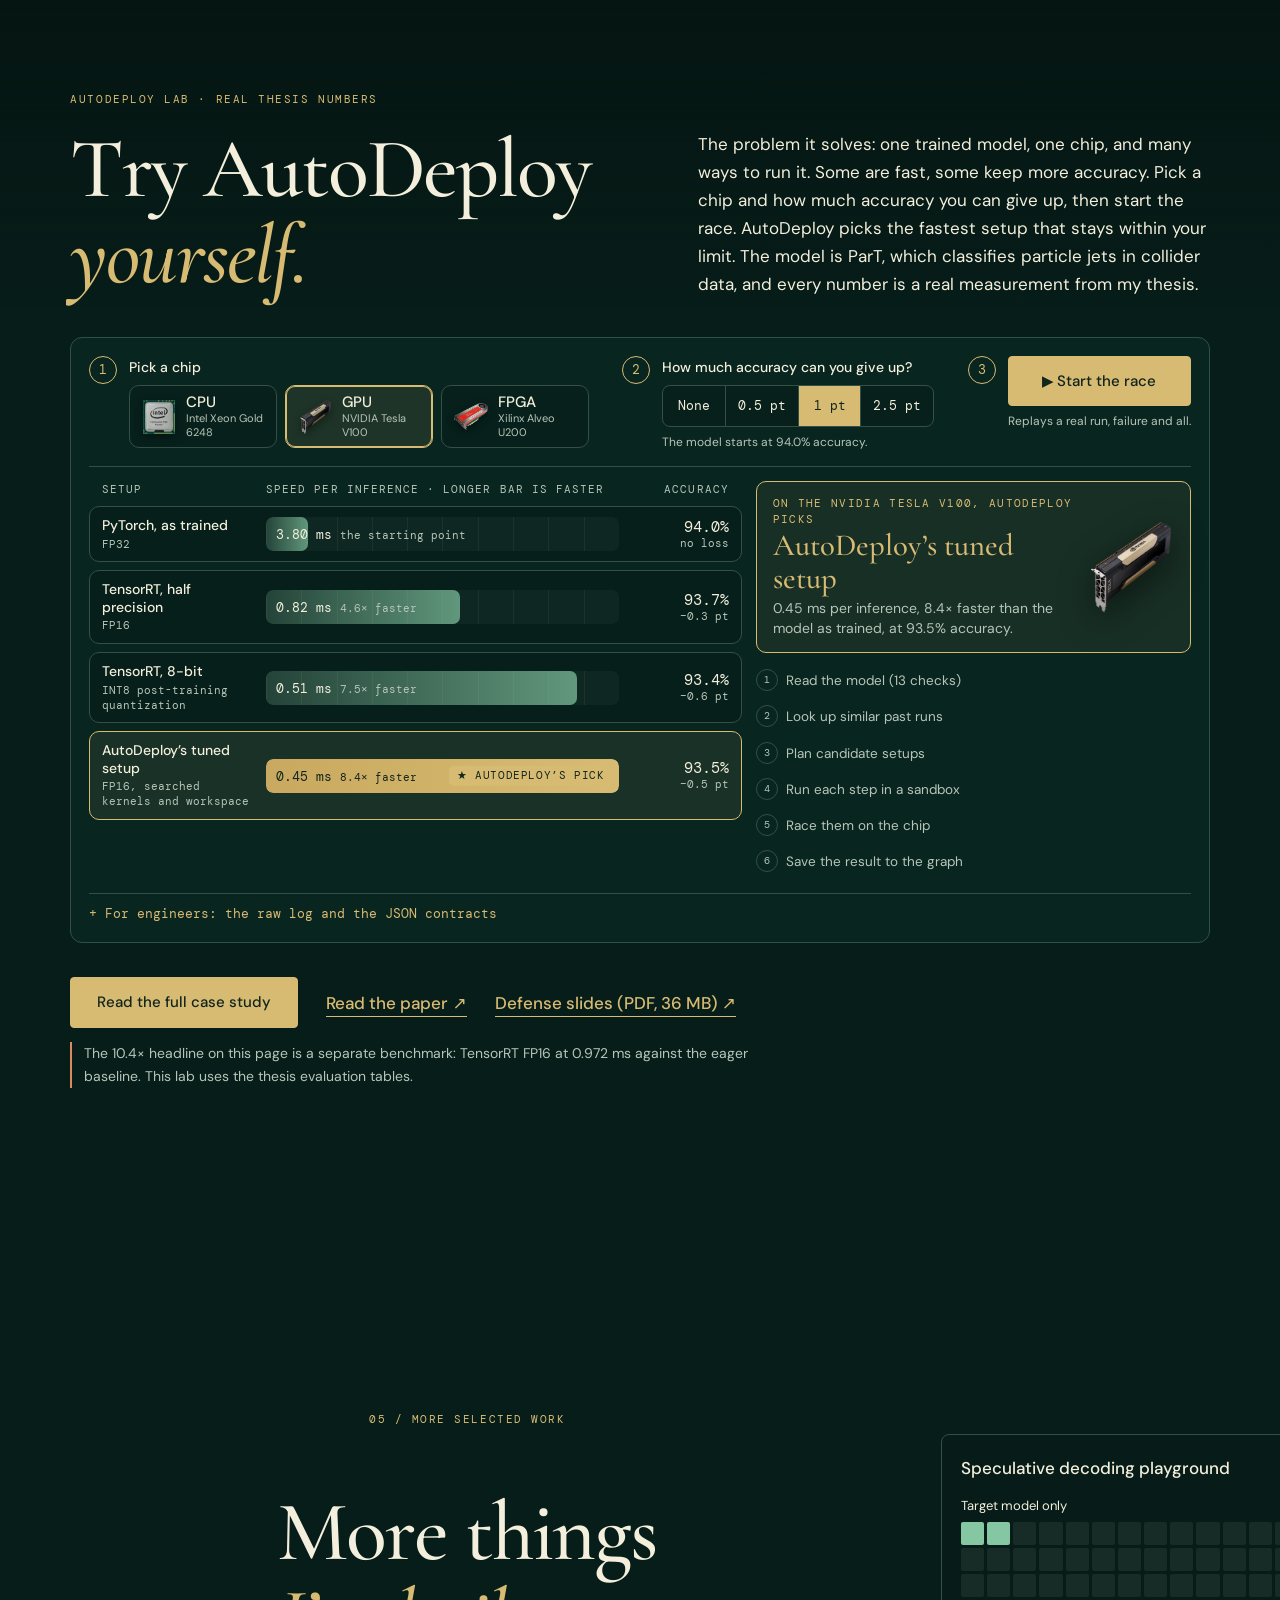
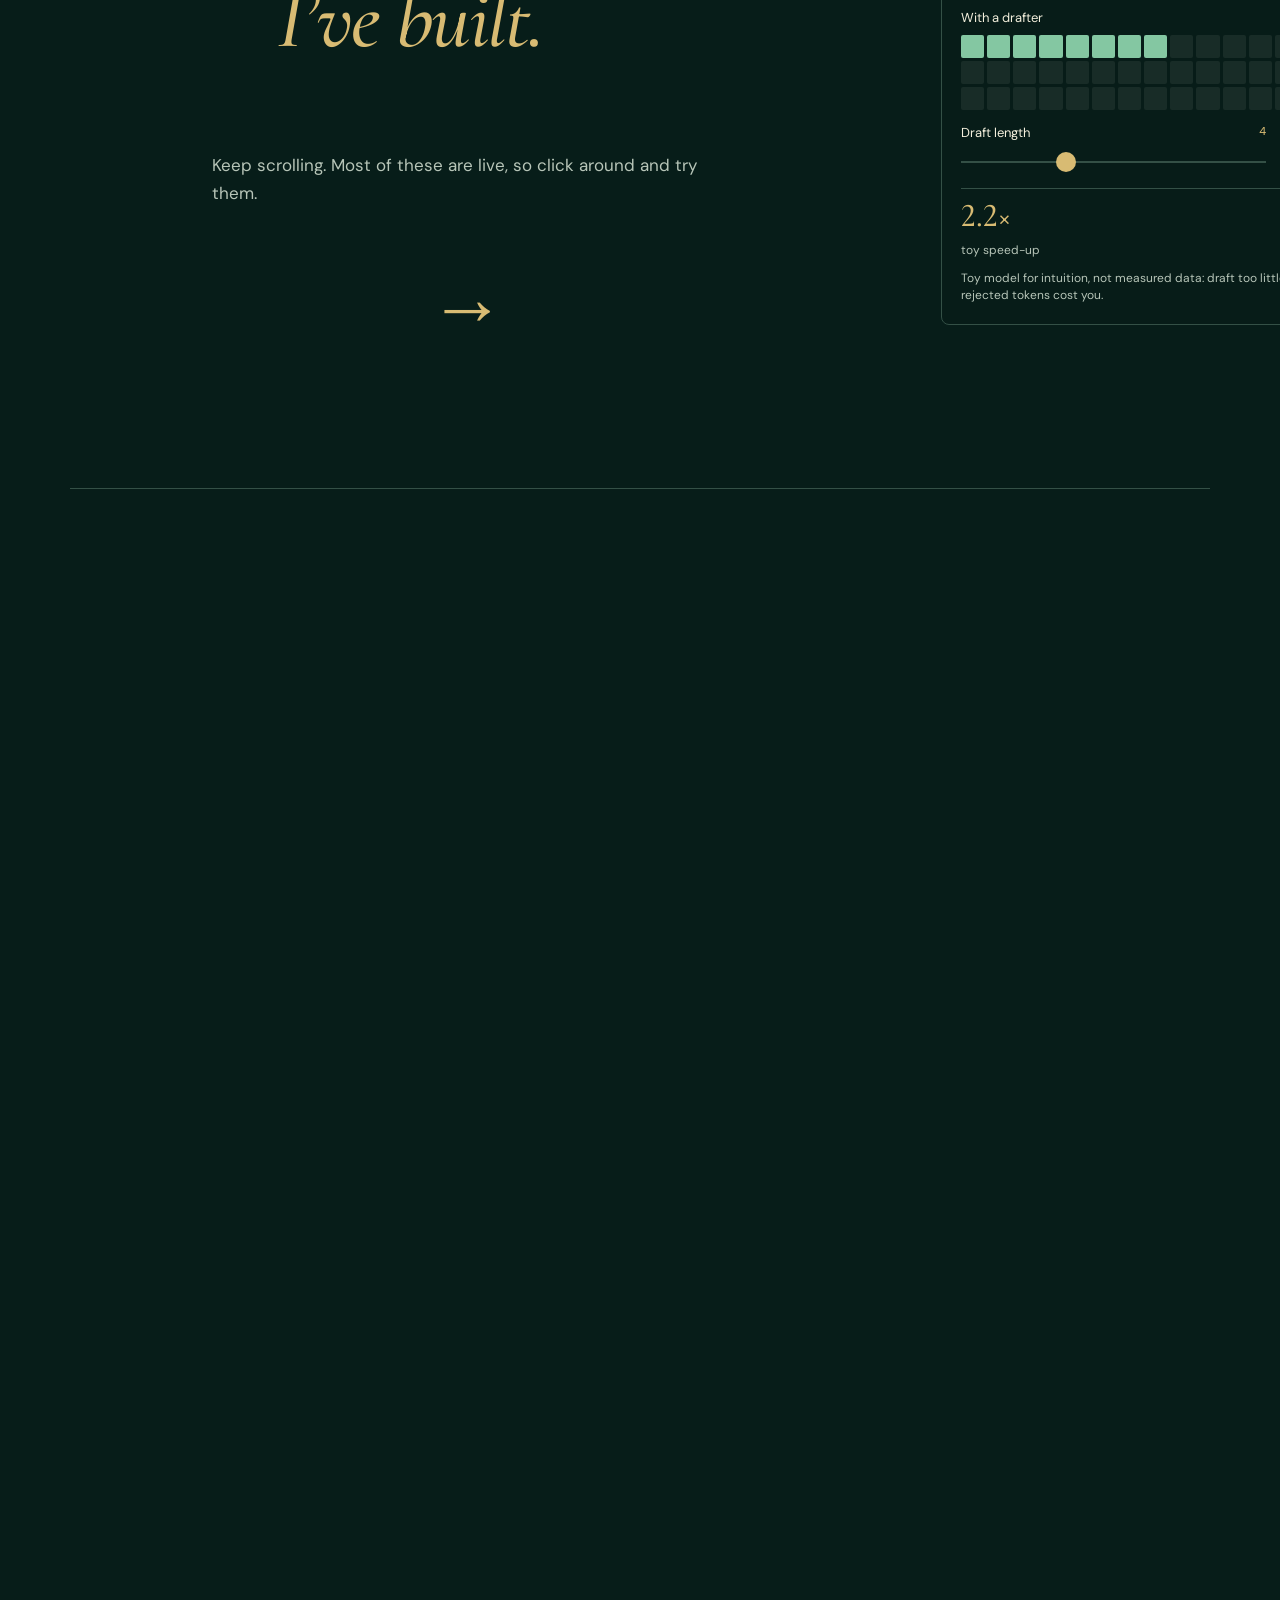
==== commit fb142c55: "New hero greeting, resume pop-up, chip photos and copy updates - Hero opens with "Hi, you can call m" ====
--- a/index.html
+++ b/index.html
@@ -1,1087 +1,1094 @@
-<!doctype html>
-<html lang="en" class="no-js" data-title-en="Mustofa A. Ahmed (Hafiz) | Machine Learning Engineer, LLM Inference &amp; Model Deployment" data-title-zh="Mustofa A. Ahmed (Hafiz) | 机器学习工程师 · 大模型推理与模型部署">
-<head>
-<meta charset="utf-8">
-<meta name="viewport" content="width=device-width,initial-scale=1,viewport-fit=cover">
-<title>Mustofa A. Ahmed (Hafiz) | Machine Learning Engineer, LLM Inference &amp; Model Deployment</title>
-<meta name="description" content="Machine learning engineer and PhD student at UCAS / IHEP, CAS. LLM inference, speculative decoding and model deployment across GPUs, FPGAs and NPUs. Open to jobs and internships.">
-<meta name="author" content="Mustofa A. Ahmed">
-<meta name="theme-color" content="#071d19">
-<meta name="color-scheme" content="dark">
-<link rel="canonical" href="https://hafizabc77.github.io/">
-<link rel="icon" href="assets/showcase/logo.webp">
-<meta property="og:type" content="profile">
-<meta property="og:url" content="https://hafizabc77.github.io/">
-<meta property="og:title" content="Mustofa A. Ahmed (Hafiz): Machine Learning Engineer">
-<meta property="og:description" content="I make AI models fast enough for the real world. Up to 3.03× faster LLM decoding, 10.4× faster GPU inference, a 63× faster deployment workflow and 6 papers (5 published). Open to jobs and internships.">
-<meta property="og:image" content="https://hafizabc77.github.io/assets/showcase/og-card.png">
-<meta property="og:image:width" content="1200">
-<meta property="og:image:height" content="630">
-<meta name="twitter:card" content="summary_large_image">
-<script>
-/* Runs before first paint. If a script fails to load or crashes, the page falls back to a plain, fully readable layout.
-   A slow connection alone never triggers it: the check waits for the page to finish loading. */
-(function(){var d=document.documentElement,c=d.classList;c.remove('no-js');c.add('js');
-var reduced=window.matchMedia&&matchMedia('(prefers-reduced-motion: reduce)').matches;
-if(!reduced)c.add('fx');
-try{if(sessionStorage.getItem('hafiz-intro-done'))c.add('intro-done');if(sessionStorage.getItem('hafiz-wipe')){c.add('wipe-in');sessionStorage.removeItem('hafiz-wipe')}}catch(e){}
-var fail=function(){if(!window.__fxReady){c.remove('fx','wipe-in');c.add('intro-done','fx-failed')}};
-addEventListener('error',function(e){if(e.target&&e.target.tagName==='SCRIPT')fail()},true);
-addEventListener('load',function(){setTimeout(fail,1500)});setTimeout(fail,15000);
-setTimeout(function(){if(!window.__fxReady)c.add('intro-done','fx-slow')},4000)})();
-</script>
-<link rel="preload" href="assets/fonts/cormorant.woff2" as="font" type="font/woff2" crossorigin>
-<link rel="preload" href="assets/fonts/cormorant-italic.woff2" as="font" type="font/woff2" crossorigin>
-<link rel="preload" href="assets/fonts/dm-sans.woff2" as="font" type="font/woff2" crossorigin>
-<link rel="stylesheet" href="styles.css">
-<script type="application/ld+json">
-{"@context":"https://schema.org","@type":"Person","name":"Mustofa A. Ahmed","alternateName":["Hafiz","Abdulhafiz Ahmed Mustofa","Mustofa Abdulhafiz Ahmed"],"jobTitle":"Machine Learning Engineer","url":"https://hafizabc77.github.io/","image":"https://hafizabc77.github.io/assets/showcase/portrait-wide.webp","email":"hafizabc77@gmail.com","address":{"@type":"PostalAddress","addressLocality":"Beijing","addressCountry":"CN"},"alumniOf":[{"@type":"CollegeOrUniversity","name":"University of Chinese Academy of Sciences"},{"@type":"CollegeOrUniversity","name":"Yangzhou University"}],"knowsAbout":["LLM inference","Speculative decoding","Model deployment","Quantization","GPU acceleration","FPGA","Knowledge graphs","Bayesian optimization"],"sameAs":["https://github.com/hafizabc77","https://orcid.org/0009-0009-4363-9342"]}
-</script>
-</head>
-<body>
-<a class="skip" href="#main"><span data-en="Skip to content" data-zh="跳到正文">Skip to content</span></a>
-
-<!-- Preloader: the page "loads weights" like a model. First visit in a session only. -->
-<div id="loader" aria-hidden="true">
-  <img src="assets/showcase/logo.webp" width="92" height="51" alt="">
-  <p id="loader-stream"></p>
-  <div class="loader-count"><span id="loader-num">0</span><i>%</i></div>
-  <p id="loader-text">Loading weights</p>
-  <div class="loader-tokens"><i></i><i></i><i></i><i></i><i></i><i></i><i></i><i></i><i></i><i></i><i></i><i></i></div>
-</div>
-<div id="wipe" aria-hidden="true"><i></i><i></i><i></i><i></i><i></i></div>
-
-<canvas id="scene" aria-hidden="true"></canvas>
-<div class="grain" aria-hidden="true"></div>
-<div class="cursor" aria-hidden="true"><span class="cursor-label"></span></div>
-<div class="cursor-dot" aria-hidden="true"></div>
-<div class="progress" aria-hidden="true"></div>
-
-<header class="site-header">
-  <a class="brand" href="#home" data-cursor="TOP" aria-label="Mustofa A. Ahmed, back to top"><img src="assets/showcase/logo.webp" width="92" height="51" alt=""></a>
-  <nav id="nav" aria-label="Main">
-    <a href="#experience" data-magnetic><span data-scramble-hover data-en="Experience" data-zh="经历">Experience</span></a>
-    <a href="#autodeploy" data-magnetic><span data-scramble-hover>AutoDeploy</span></a>
-    <a href="#projects" data-magnetic><span data-scramble-hover data-en="Projects" data-zh="项目">Projects</span></a>
-    <a href="#skills" data-magnetic><span data-scramble-hover data-en="Skills" data-zh="技能">Skills</span></a>
-    <a href="#publications" data-magnetic><span data-scramble-hover data-en="Publications" data-zh="论文">Publications</span></a>
-    <a href="#beyond" data-magnetic><span data-scramble-hover data-en="Beyond" data-zh="代码之外">Beyond</span></a>
-    <a href="#contact" data-magnetic><span data-scramble-hover data-en="Contact" data-zh="联系">Contact</span></a>
-    <a class="nav-resume-m" data-resume href="assets/Mustofa-Ahmed-Resume-EN.pdf" target="_blank" rel="noopener"><span data-en="Resume (PDF)" data-zh="简历（PDF）">Resume (PDF)</span></a>
-  </nav>
-  <button id="palette-open" type="button" aria-label="Open command palette" data-cursor="⌘K"><kbd>Ctrl K</kbd></button>
-  <button id="language" type="button" lang="zh-CN" data-magnetic>中文</button>
-  <a class="button small primary header-resume" data-resume data-magnetic href="assets/Mustofa-Ahmed-Resume-EN.pdf" target="_blank" rel="noopener" data-cursor="PDF"><span data-en="Resume" data-zh="简历">Resume</span></a>
-  <button id="menu" type="button" aria-label="Open menu" aria-expanded="false" aria-controls="nav"><i></i><i></i></button>
-</header>
-
-<aside class="rail" aria-hidden="true">
-  <span class="rail-index">01</span>
-  <span class="rail-line"><i></i></span>
-  <span class="rail-name">Home</span>
-</aside>
-
-<main id="main">
-<section class="hero" id="home" data-rail-en="Home" data-rail-zh="首页" data-shape="vortex" data-dim=".7" data-ink="1">
-  <figure class="hero-media">
-    <img id="hero-photo" data-plane="hero" data-hq="assets/showcase/portrait-wide.webp" data-depth="assets/showcase/portrait-depth.webp" data-focus="0.49,0.34"
-         src="assets/showcase/portrait-wide.webp" srcset="assets/showcase/portrait-wide-m.webp 1100w, assets/showcase/portrait-wide.webp 2000w" sizes="(max-width: 760px) 100vw, 64vw"
-         width="2000" height="1333" alt="Mustofa A. Ahmed (Hafiz) listening at a technical conference, with other attendees and the hall behind him" fetchpriority="high">
-  </figure>
-  <div class="hero-copy">
-    <p class="hero-tags">
-      <span class="eyebrow" data-scramble data-en="Machine Learning Engineer" data-zh="机器学习工程师">Machine Learning Engineer</span>
-      <span class="opportunity" data-en="Open to jobs &amp; internships" data-zh="求职 · 实习均可">Open to jobs &amp; internships</span>
-    </p>
-    <h1 data-split>Mustofa<br><i>A. Ahmed<b>.</b></i></h1>
-    <p class="aka" data-rise data-en="Hi, I’m Hafiz." data-zh="你好，我是 Hafiz。">Hi, I’m Hafiz.</p>
-    <p class="hero-line" data-rise data-en="I make AI models fast enough for the real world." data-zh="让 AI 模型快到能真正落地。">I make AI models fast enough for the real world.</p>
-    <p class="hero-description" data-rise data-en="I’m a PhD student at UCAS and the Institute of High Energy Physics in Beijing. Most days I’m speeding up LLM inference or getting models to run well on GPUs, FPGAs and NPUs." data-zh="我是中国科学院大学与中国科学院高能物理研究所的博士生。平时主要在加速大模型推理，让模型在 GPU、FPGA 和 NPU 上跑得又快又稳。">I’m a PhD student at UCAS and the Institute of High Energy Physics in Beijing. Most days I’m speeding up LLM inference or getting models to run well on GPUs, FPGAs and NPUs.</p>
-    <div class="actions" data-rise>
-      <a class="button primary" data-resume data-magnetic data-cursor="PDF" href="assets/Mustofa-Ahmed-Resume-EN.pdf" target="_blank" rel="noopener"><span data-en="Get my resume ↗" data-zh="查看简历 ↗">Get my resume ↗</span></a>
-      <a class="button" href="#projects" data-magnetic><span data-en="Explore my work" data-zh="探索我的项目">Explore my work</span></a>
-    </div>
+<!doctype html>
+<html lang="en" class="no-js" data-title-en="Mustofa A. Ahmed (Hafiz) | Machine Learning Engineer, LLM Inference &amp; Model Deployment" data-title-zh="Mustofa A. Ahmed (Hafiz) | 机器学习工程师 · 大模型推理与模型部署">
+<head>
+<meta charset="utf-8">
+<meta name="viewport" content="width=device-width,initial-scale=1,viewport-fit=cover">
+<title>Mustofa A. Ahmed (Hafiz) | Machine Learning Engineer, LLM Inference &amp; Model Deployment</title>
+<meta name="description" content="Machine learning engineer and PhD student at UCAS / IHEP, CAS. LLM inference, speculative decoding and model deployment across GPUs, FPGAs and NPUs. Open to jobs and internships.">
+<meta name="author" content="Mustofa A. Ahmed">
+<meta name="theme-color" content="#071d19">
+<meta name="color-scheme" content="dark">
+<link rel="canonical" href="https://hafizabc77.github.io/">
+<link rel="icon" href="assets/showcase/logo.webp">
+<meta property="og:type" content="profile">
+<meta property="og:url" content="https://hafizabc77.github.io/">
+<meta property="og:title" content="Mustofa A. Ahmed (Hafiz): Machine Learning Engineer">
+<meta property="og:description" content="Hi, you can call me Hafiz. I work on how AI models learn, scale and run fast on real hardware. Up to 3.03× faster LLM decoding, 10.4× faster GPU inference, a 63× faster deployment workflow and 6 papers (5 published). Open to jobs and internships.">
+<meta property="og:image" content="https://hafizabc77.github.io/assets/showcase/og-card.png">
+<meta property="og:image:width" content="1200">
+<meta property="og:image:height" content="630">
+<meta name="twitter:card" content="summary_large_image">
+<script>
+/* Runs before first paint. If a script fails to load or crashes, the page falls back to a plain, fully readable layout.
+   A slow connection alone never triggers it: the check waits for the page to finish loading. */
+(function(){var d=document.documentElement,c=d.classList;c.remove('no-js');c.add('js');
+var reduced=window.matchMedia&&matchMedia('(prefers-reduced-motion: reduce)').matches;
+if(!reduced)c.add('fx');
+try{if(sessionStorage.getItem('hafiz-intro-done'))c.add('intro-done');if(sessionStorage.getItem('hafiz-wipe')){c.add('wipe-in');sessionStorage.removeItem('hafiz-wipe')}}catch(e){}
+var fail=function(){if(!window.__fxReady){c.remove('fx','wipe-in');c.add('intro-done','fx-failed')}};
+addEventListener('error',function(e){if(e.target&&e.target.tagName==='SCRIPT')fail()},true);
+addEventListener('load',function(){setTimeout(fail,1500)});setTimeout(fail,15000);
+setTimeout(function(){if(!window.__fxReady)c.add('intro-done','fx-slow')},4000)})();
+</script>
+<link rel="preload" href="assets/fonts/cormorant.woff2" as="font" type="font/woff2" crossorigin>
+<link rel="preload" href="assets/fonts/cormorant-italic.woff2" as="font" type="font/woff2" crossorigin>
+<link rel="preload" href="assets/fonts/dm-sans.woff2" as="font" type="font/woff2" crossorigin>
+<link rel="stylesheet" href="styles.css">
+<script type="application/ld+json">
+{"@context":"https://schema.org","@type":"Person","name":"Mustofa A. Ahmed","alternateName":["Hafiz","Abdulhafiz Ahmed Mustofa","Mustofa Abdulhafiz Ahmed"],"jobTitle":"Machine Learning Engineer","url":"https://hafizabc77.github.io/","image":"https://hafizabc77.github.io/assets/showcase/portrait-wide.webp","email":"hafizabc77@gmail.com","address":{"@type":"PostalAddress","addressLocality":"Beijing","addressCountry":"CN"},"alumniOf":[{"@type":"CollegeOrUniversity","name":"University of Chinese Academy of Sciences"},{"@type":"CollegeOrUniversity","name":"Yangzhou University"}],"knowsAbout":["LLM inference","Speculative decoding","Model deployment","Quantization","GPU acceleration","FPGA","Knowledge graphs","Bayesian optimization"],"sameAs":["https://github.com/hafizabc77","https://orcid.org/0009-0009-4363-9342"]}
+</script>
+</head>
+<body>
+<a class="skip" href="#main"><span data-en="Skip to content" data-zh="跳到正文">Skip to content</span></a>
+
+<!-- Preloader: the page "loads weights" like a model. First visit in a session only. -->
+<div id="loader" aria-hidden="true">
+  <img src="assets/showcase/logo.webp" width="92" height="51" alt="">
+  <p id="loader-stream"></p>
+  <div class="loader-count"><span id="loader-num">0</span><i>%</i></div>
+  <p id="loader-text">Loading weights</p>
+  <div class="loader-tokens"><i></i><i></i><i></i><i></i><i></i><i></i><i></i><i></i><i></i><i></i><i></i><i></i></div>
+</div>
+<div id="wipe" aria-hidden="true"><i></i><i></i><i></i><i></i><i></i></div>
+
+<canvas id="scene" aria-hidden="true"></canvas>
+<div class="grain" aria-hidden="true"></div>
+<div class="cursor" aria-hidden="true"><span class="cursor-label"></span></div>
+<div class="cursor-dot" aria-hidden="true"></div>
+<div class="progress" aria-hidden="true"></div>
+
+<header class="site-header">
+  <a class="brand" href="#home" data-cursor="TOP" aria-label="Mustofa A. Ahmed, back to top"><img src="assets/showcase/logo.webp" width="92" height="51" alt=""></a>
+  <nav id="nav" aria-label="Main">
+    <a href="#experience" data-magnetic><span data-scramble-hover data-en="Experience" data-zh="经历">Experience</span></a>
+    <a href="#autodeploy" data-magnetic><span data-scramble-hover>AutoDeploy</span></a>
+    <a href="#projects" data-magnetic><span data-scramble-hover data-en="Projects" data-zh="项目">Projects</span></a>
+    <a href="#skills" data-magnetic><span data-scramble-hover data-en="Skills" data-zh="技能">Skills</span></a>
+    <a href="#publications" data-magnetic><span data-scramble-hover data-en="Publications" data-zh="论文">Publications</span></a>
+    <a href="#beyond" data-magnetic><span data-scramble-hover data-en="Beyond" data-zh="代码之外">Beyond</span></a>
+    <a href="#contact" data-magnetic><span data-scramble-hover data-en="Contact" data-zh="联系">Contact</span></a>
+    <a class="nav-resume-m" data-resume href="assets/Mustofa-Ahmed-Resume-EN.pdf" target="_blank" rel="noopener"><span data-en="Resume (PDF)" data-zh="简历（PDF）">Resume (PDF)</span></a>
+  </nav>
+  <button id="palette-open" type="button" aria-label="Open command palette" data-cursor="⌘K"><kbd>Ctrl K</kbd></button>
+  <button id="language" type="button" lang="zh-CN" data-magnetic>中文</button>
+  <a class="button small primary header-resume" data-resume data-magnetic href="assets/Mustofa-Ahmed-Resume-EN.pdf" target="_blank" rel="noopener" data-cursor="PDF"><span data-en="Resume" data-zh="简历">Resume</span></a>
+  <button id="menu" type="button" aria-label="Open menu" aria-expanded="false" aria-controls="nav"><i></i><i></i></button>
+</header>
+
+<aside class="rail" aria-hidden="true">
+  <span class="rail-index">01</span>
+  <span class="rail-line"><i></i></span>
+  <span class="rail-name">Home</span>
+</aside>
+
+<main id="main">
+<section class="hero" id="home" data-rail-en="Home" data-rail-zh="首页" data-shape="vortex" data-dim=".7" data-ink="1">
+  <figure class="hero-media">
+    <img id="hero-photo" data-plane="hero" data-hq="assets/showcase/portrait-wide.webp" data-depth="assets/showcase/portrait-depth.webp" data-focus="0.49,0.34"
+         src="assets/showcase/portrait-wide.webp" srcset="assets/showcase/portrait-wide-m.webp 1100w, assets/showcase/portrait-wide.webp 2000w" sizes="(max-width: 760px) 100vw, 64vw"
+         width="2000" height="1333" alt="Mustofa A. Ahmed (Hafiz) listening at a technical conference, with other attendees and the hall behind him" fetchpriority="high">
+  </figure>
+  <div class="hero-copy">
+    <p class="hero-tags">
+      <span class="eyebrow" data-scramble data-en="Machine Learning Engineer" data-zh="机器学习工程师">Machine Learning Engineer</span>
+      <span class="opportunity" data-en="Open to jobs &amp; internships" data-zh="求职 · 实习均可">Open to jobs &amp; internships</span>
+    </p>
+    <h1 data-split>Mustofa<br><i>A. Ahmed<b>.</b></i></h1>+
+    <p class="hero-line" data-rise data-en="<span class=&quot;hello&quot;>Hi, you can call me <b>Hafiz</b>.</span> I work on how AI models learn, scale and run fast on real hardware." data-zh="<span class=&quot;hello&quot;>你好，叫我 <b>Hafiz</b> 就好。</span>我研究 AI 模型如何学习、如何扩展，以及如何在真实硬件上跑得飞快。"><span class="hello">Hi, you can call me <b>Hafiz</b>.</span> I work on how AI models learn, scale and run fast on real hardware.</p>
+    <p class="hero-description" data-rise data-en="PhD student at UCAS and the Institute of High Energy Physics, Beijing." data-zh="中国科学院大学与中科院高能物理研究所博士生 · 北京">PhD student at UCAS and the Institute of High Energy Physics, Beijing.</p>
+    <div class="actions" data-rise>
+      <a class="button primary" data-resume data-magnetic data-cursor="PDF" href="assets/Mustofa-Ahmed-Resume-EN.pdf" target="_blank" rel="noopener"><span data-en="See my resume" data-zh="查看简历">See my resume</span></a>
+      <a class="button" href="#projects" data-magnetic><span data-en="Explore my work" data-zh="探索我的项目">Explore my work</span></a>
+    </div>
+  </div>
+  <ul class="hero-stats" aria-label="Key results">
+    <li data-rise><b data-count="3.03" data-decimals="2" data-suffix="×">3.03×</b><span data-en="up to, faster LLM decoding" data-zh="LLM 解码最高提速">up to, faster LLM decoding</span></li>
+    <li data-rise><b data-count="10.4" data-decimals="1" data-suffix="×">10.4×</b><span data-en="faster GPU inference" data-zh="GPU 推理加速">faster GPU inference</span></li>
+    <li data-rise><b data-count="63" data-decimals="0" data-suffix="×">63×</b><span data-en="faster deployment workflow" data-zh="部署流程提速">faster deployment workflow</span></li>
+    <li data-rise><b data-count="6" data-decimals="0">6</b><span data-en="papers (5 published), 25 citations" data-zh="篇论文（已发表 5 篇），引用 25 次">papers (5 published), 25 citations</span></li>
+    <li class="hero-trust" data-rise><span data-en="Zidong Taichu · IHEP, CAS · LHAASO · CMS (CERN) · CEPC" data-zh="紫东太初 · 中科院高能所 · LHAASO · CMS（CERN）· CEPC">Zidong Taichu · IHEP, CAS · LHAASO · CMS (CERN) · CEPC</span><span class="clock" id="clock"></span></li>
+  </ul>
+</section>
+
+<div class="wave-ticker" id="wave-ticker" aria-hidden="true"><div class="ticker-run"><span>PYTORCH ✦ vLLM ✦ TENSORRT ✦ CUDA ✦ ONNX ✦ llama.cpp ✦ hls4ml ✦ VITIS AI ✦ NEO4J ✦ BAYESIAN OPTIMIZATION ✦ UNREAL ENGINE 5 ✦ PYTORCH ✦ vLLM ✦ TENSORRT ✦ CUDA ✦ ONNX ✦ llama.cpp ✦ hls4ml ✦ VITIS AI ✦ NEO4J ✦ BAYESIAN OPTIMIZATION ✦ UNREAL ENGINE 5 ✦ </span><span>PYTORCH ✦ vLLM ✦ TENSORRT ✦ CUDA ✦ ONNX ✦ llama.cpp ✦ hls4ml ✦ VITIS AI ✦ NEO4J ✦ BAYESIAN OPTIMIZATION ✦ UNREAL ENGINE 5 ✦ PYTORCH ✦ vLLM ✦ TENSORRT ✦ CUDA ✦ ONNX ✦ llama.cpp ✦ hls4ml ✦ VITIS AI ✦ NEO4J ✦ BAYESIAN OPTIMIZATION ✦ UNREAL ENGINE 5 ✦ </span></div></div>
+
+<section class="manifesto" id="manifesto" data-shape="vortex" data-dim=".42">
+  <p data-words data-en="Some days I’m digging into how models learn and scale. Other days I’m squeezing milliseconds out of a GPU. The best days are when one helps the other." data-zh="有些日子，我在钻研模型如何学习、如何扩展；另一些日子，我在 GPU 上一毫秒一毫秒地抠性能。最好的日子，是两者互相成就的时候。">Some days I’m digging into how models learn and scale. Other days I’m squeezing milliseconds out of a GPU. The best days are when one helps the other.</p>
+</section>
+
+<!-- Scroll story: particles form each result. The numbers are also real text for screen readers and non-WebGL browsers. -->
+<section class="numbers" id="numbers" data-rail-en="Results" data-rail-zh="成果">
+  <div class="numbers-sticky">
+    <p class="eyebrow numbers-label" data-en="01 / Results" data-zh="01 / 成果">01 / Results</p>
+    <ol class="steps">
+      <li class="step" data-shape="n303">
+        <span class="big-num">3.03×</span>
+        <h2 data-en="Faster LLM decoding" data-zh="更快的大模型解码">Faster LLM decoding</h2>
+        <p data-en="Up to 3.03× with speculative decoding in vLLM: a small drafter proposes tokens and the large model verifies them in one step." data-zh="vLLM 中的投机解码，速度最高提升 3.03 倍：小型草稿模型提议 token，大模型一步完成校验。">Up to 3.03× with speculative decoding in vLLM: a small drafter proposes tokens and the large model verifies them in one step.</p>
+      </li>
+      <li class="step" data-shape="n104">
+        <span class="big-num">10.4×</span>
+        <h2 data-en="Faster GPU inference" data-zh="更快的 GPU 推理">Faster GPU inference</h2>
+        <p data-en="Particle Transformer with TensorRT FP16 on an NVIDIA V100: 0.972 ms at batch size 1, about 10.4× the speed of the eager baseline. ParticleNet with TensorRT FP32 reached about 6.6× at 0.456 ms." data-zh="Particle Transformer 在 NVIDIA V100 上使用 TensorRT FP16：批量为 1 时 0.972 ms，约为 eager 基线速度的 10.4 倍。ParticleNet 使用 TensorRT FP32 约为 6.6 倍，0.456 ms。">Particle Transformer with TensorRT FP16 on an NVIDIA V100: 0.972 ms at batch size 1, about 10.4× the speed of the eager baseline. ParticleNet with TensorRT FP32 reached about 6.6× at 0.456 ms.</p>
+      </li>
+      <li class="step" data-shape="n63">
+        <span class="big-num">63×</span>
+        <h2 data-en="Faster deployment workflow" data-zh="更快的部署流程">Faster deployment workflow</h2>
+        <p data-en="One model across CPU, GPU and FPGA: about three weeks by hand, about eight hours with AutoDeploy, using roughly 40× less expert time." data-zh="同一模型部署到 CPU、GPU 和 FPGA：人工约需三周，AutoDeploy 约需八小时，专家投入时间减少约 40 倍。">One model across CPU, GPU and FPGA: about three weeks by hand, about eight hours with AutoDeploy, using roughly 40× less expert time.</p>
+      </li>
+      <li class="step" data-shape="chips">
+        <span class="big-num">GPU · FPGA · NPU</span>
+        <h2 data-en="One workflow, many chips" data-zh="一套流程，多种芯片">One workflow, many chips</h2>
+        <p data-en="Evaluated on Intel Xeon, NVIDIA V100 and Xilinx Alveo U200, with Huawei Ascend NPU work alongside." data-zh="在 Intel Xeon、NVIDIA V100 和 Xilinx Alveo U200 上完成评估，并开展华为昇腾 NPU 相关工作。">Evaluated on Intel Xeon, NVIDIA V100 and Xilinx Alveo U200, with Huawei Ascend NPU work alongside.</p>
+      </li>
+      <li class="step" data-shape="n6">
+        <span class="big-num">6</span>
+        <h2 data-en="Research papers" data-zh="篇研究论文">Research papers</h2>
+        <p data-en="Five published, three of them as first author, with 25 citations so far. The sixth, also first author, is submitted to IEEE CSCWD 2027." data-zh="已发表 5 篇，其中第一作者 3 篇，目前累计引用 25 次；第 6 篇同样为第一作者，已投稿 IEEE CSCWD 2027。">Five published, three of them as first author, with 25 citations so far. The sixth, also first author, is submitted to IEEE CSCWD 2027.</p>
+      </li>
+    </ol>
+    <div class="step-dots" aria-hidden="true"><i></i><i></i><i></i><i></i><i></i></div>
+  </div>
+</section>
+
+<section class="fit" id="fit" data-rail-en="Your role" data-rail-zh="岗位匹配" data-shape="network" data-dim=".3" data-ink=".6">
+  <p class="eyebrow" data-en="02 / Hiring?" data-zh="02 / 正在招聘？">02 / Hiring?</p>
+  <h2 data-split data-en="What are you <i>hiring for?</i>" data-zh="你在招聘<i>什么岗位？</i>">What are you <i>hiring for?</i></h2>
+  <p class="fit-note" data-reveal data-en="Pick the role you’re hiring for and I’ll point you to the work that matters most for it." data-zh="选择你正在招聘的岗位，我会为你标出最相关的经历。">Pick the role you’re hiring for and I’ll point you to the work that matters most for it.</p>
+  <div class="roles" role="tablist" aria-label="Role" data-reveal>
+    <button type="button" role="tab" class="role-tab" data-role="inference" aria-selected="false" data-cursor="SELECT"><span>01</span><b data-en="LLM Inference Engineer" data-zh="大模型推理工程师">LLM Inference Engineer</b></button>
+    <button type="button" role="tab" class="role-tab" data-role="optim" aria-selected="false" data-cursor="SELECT"><span>02</span><b data-en="Model Optimization Engineer" data-zh="模型优化工程师">Model Optimization Engineer</b></button>
+    <button type="button" role="tab" class="role-tab" data-role="infra" aria-selected="false" data-cursor="SELECT"><span>03</span><b data-en="AI Infrastructure Engineer" data-zh="AI 基础设施工程师">AI Infrastructure Engineer</b></button>
+    <button type="button" role="tab" class="role-tab" data-role="research" aria-selected="false" data-cursor="SELECT"><span>04</span><b data-en="ML Research Engineer" data-zh="机器学习研究工程师">ML Research Engineer</b></button>
+  </div>
+  <div class="role-panels" data-reveal>
+    <div class="role-panel" role="tabpanel" data-panel="inference" data-spot><p data-en="Built a DSpark-capable vLLM runtime and fixed model-loading, hybrid-attention and CUDA Graph issues at Zidong Taichu, then benchmarked on GSM8K, HumanEval and MT-Bench." data-zh="在紫东太初开发支持 DSpark 的 vLLM 推理运行时，解决模型加载、混合注意力与 CUDA Graph 兼容性问题，并在 GSM8K、HumanEval 和 MT-Bench 上完成基准测试。">Built a DSpark-capable vLLM runtime and fixed model-loading, hybrid-attention and CUDA Graph issues at Zidong Taichu, then benchmarked on GSM8K, HumanEval and MT-Bench.</p><a class="text-link" href="#p-spec" data-en="See the proof →" data-zh="查看证据 →">See the proof →</a></div>
+    <div class="role-panel" role="tabpanel" data-panel="optim" data-spot hidden><p data-en="Quantization (PTQ, QAT), pruning, TensorRT, ONNX and hls4ml. On GPU, AutoDeploy reached about 10.4× for Particle Transformer and 6.6× for ParticleNet, and compression took ParT from 8.17 MB to 1.02 MB with under 0.7 points of accuracy lost." data-zh="熟悉量化（PTQ、QAT）、剪枝、TensorRT、ONNX 与 hls4ml。在 GPU 上，AutoDeploy 将 Particle Transformer 提速约 10.4 倍、ParticleNet 提速约 6.6 倍；模型压缩将 ParT 从 8.17 MB 降到 1.02 MB，精度损失不到 0.7 个百分点。">Quantization (PTQ, QAT), pruning, TensorRT, ONNX and hls4ml. On GPU, AutoDeploy reached about 10.4× for Particle Transformer and 6.6× for ParticleNet, and compression took ParT from 8.17 MB to 1.02 MB with under 0.7 points of accuracy lost.</p><a class="text-link" href="#p-fpga" data-en="See the proof →" data-zh="查看证据 →">See the proof →</a></div>
+    <div class="role-panel" role="tabpanel" data-panel="infra" data-spot hidden><p data-en="Built AutoDeploy, about 200k lines of Python: a parser, a Neo4j knowledge graph, a recommendation engine and a sandboxed orchestrator that take one model across CPUs, GPUs and FPGAs." data-zh="开发 AutoDeploy（约 20 万行 Python）：包含解析器、Neo4j 知识图谱、推荐引擎和沙箱化编排器，可将同一模型部署到 CPU、GPU 和 FPGA。">Built AutoDeploy, about 200k lines of Python: a parser, a Neo4j knowledge graph, a recommendation engine and a sandboxed orchestrator that take one model across CPUs, GPUs and FPGAs.</p><a class="text-link" href="#autodeploy" data-en="See the proof →" data-zh="查看证据 →">See the proof →</a></div>
+    <div class="role-panel" role="tabpanel" data-panel="research" data-spot hidden><p data-en="Six papers, five published and three of those as first author, including Bayesian optimization of triggerless GRB detection for LHAASO-WCDA, which reached 11.5σ on GRB 221009A. Also hands-on with GNNs (HGT, TGN) and reinforcement learning." data-zh="论文 6 篇，其中已发表 5 篇（第一作者 3 篇），包括 LHAASO-WCDA 无触发 GRB 探测的贝叶斯优化，在 GRB 221009A 上达到 11.5σ。并有图神经网络（HGT、TGN）与强化学习实践经验。">Six papers, five published and three of those as first author, including Bayesian optimization of triggerless GRB detection for LHAASO-WCDA, which reached 11.5σ on GRB 221009A. Also hands-on with GNNs (HGT, TGN) and reinforcement learning.</p><a class="text-link" href="#p-lhaaso" data-en="See the proof →" data-zh="查看证据 →">See the proof →</a></div>
+  </div>
+  <dl class="facts" data-reveal>
+    <div><dt data-en="Looking for" data-zh="求职意向">Looking for</dt><dd data-en="AI / ML engineering jobs and internships" data-zh="AI / 机器学习工程方向的工作与实习">AI / ML engineering jobs and internships</dd></div>
+    <div><dt data-en="Based in" data-zh="所在地">Based in</dt><dd data-en="Beijing, China" data-zh="中国 · 北京">Beijing, China</dd></div>
+    <div><dt data-en="Languages" data-zh="语言">Languages</dt><dd data-en="English, Amharic, Mandarin" data-zh="英语、阿姆哈拉语、汉语">English, Amharic, Mandarin</dd></div>
+  </dl>
+</section>
+
+<section id="experience" class="experience" data-rail-en="Experience" data-rail-zh="经历" data-shape="network" data-dim=".2" data-ink=".55">
+  <div class="ghost-wrap" aria-hidden="true"><span class="ghost" data-ghost>EXPERIENCE</span></div>
+  <p class="eyebrow" data-en="03 / Experience" data-zh="03 / 工作经历">03 / Experience</p>
+  <h2 data-split data-en="Where I’ve<br><i>worked.</i>" data-zh="我的<i>工作经历。</i>">Where I’ve<br><i>worked.</i></h2>
+  <div class="timeline">
+    <div class="timeline-line" aria-hidden="true"><i></i></div>
+    <article class="job has-photo" data-spot data-reveal data-year="2026">
+      <img class="job-photo" src="assets/showcase/place-taichu.webp" width="720" height="824" alt="" loading="lazy">
+      <span class="job-logo"><img src="assets/showcase/taichu.webp" width="640" height="420" alt="Zidong Taichu logo" loading="lazy"></span>
+      <div>
+        <div class="job-head"><h3 data-en="Algorithm R&amp;D Intern" data-zh="算法研发实习生">Algorithm R&amp;D Intern</h3><span class="meta" data-en="JUL – OCT 2026 · BEIJING" data-zh="2026.07 – 2026.10 · 北京">JUL – OCT 2026 · BEIJING</span></div>
+        <p class="org" data-en="Zidong Taichu (紫东太初)" data-zh="中科紫东太初（北京）科技有限公司">Zidong Taichu (紫东太初)</p>
+        <ul>
+          <li data-en="Reproduced DFlash and DSpark speculative decoding for Qwen3.5-4B and built a DSpark-capable vLLM runtime." data-zh="在 Qwen3.5-4B 上复现 DFlash 与 DSpark 投机解码，开发支持 DSpark 的 vLLM 推理运行时。">Reproduced DFlash and DSpark speculative decoding for Qwen3.5-4B and built a DSpark-capable vLLM runtime.</li>
+          <li data-en="Fixed model-loading, hybrid-attention and CUDA Graph issues, then benchmarked on GSM8K, HumanEval and MT-Bench (RTX 4090)." data-zh="解决模型加载、混合注意力与 CUDA Graph 兼容性问题；在 RTX 4090 上基于 GSM8K、HumanEval 和 MT-Bench 完成基准测试。">Fixed model-loading, hybrid-attention and CUDA Graph issues, then benchmarked on GSM8K, HumanEval and MT-Bench (RTX 4090).</li>
+        </ul>
+        <p class="tags"><span>vLLM</span><span>PyTorch</span><span data-en="Runtime integration" data-zh="运行时集成">Runtime integration</span><span data-en="GPU benchmarking" data-zh="GPU 基准测试">GPU benchmarking</span></p>
+      </div>
+    </article>
+    <article class="job has-photo" data-spot data-reveal data-year="2023">
+      <img class="job-photo" src="assets/showcase/place-ihep.webp" width="900" height="601" alt="" loading="lazy">
+      <span class="job-logo"><img src="assets/showcase/ihep.webp" width="119" height="120" alt="IHEP logo" loading="lazy"></span>
+      <div>
+        <div class="job-head"><h3 data-en="Research Fellow" data-zh="科研人员">Research Fellow</h3><span class="meta" data-en="2023 – PRESENT · BEIJING" data-zh="2023 至今 · 北京">2023 – PRESENT · BEIJING</span></div>
+        <p class="org" data-en="Computing Center, IHEP, Chinese Academy of Sciences" data-zh="中国科学院高能物理研究所 计算中心">Computing Center, IHEP, Chinese Academy of Sciences</p>
+        <ul>
+          <li data-en="ML deployment for the particle-physics experiments CEPC and CMS (CERN): ParticleNet and ParT on TensorRT and ONNX." data-zh="面向 CEPC 与 CMS（CERN）粒子物理实验开展机器学习部署：基于 TensorRT 和 ONNX 部署 ParticleNet / ParT。">ML deployment for the particle-physics experiments CEPC and CMS (CERN): ParticleNet and ParT on TensorRT and ONNX.</li>
+          <li data-en="Built AutoDeploy and its deployment knowledge graph, and trained DFlash drafters for vLLM serving studies." data-zh="开发 AutoDeploy 及其部署知识图谱；训练 DFlash 草稿模型并开展 vLLM 推理服务研究。">Built AutoDeploy and its deployment knowledge graph, and trained DFlash drafters for vLLM serving studies.</li>
+          <li data-en="Worked with the LHAASO-WCDA team on triggerless gamma-ray burst detection using Bayesian optimization." data-zh="与 LHAASO-WCDA 团队合作，利用贝叶斯优化改进无触发伽马射线暴探测。">Worked with the LHAASO-WCDA team on triggerless gamma-ray burst detection using Bayesian optimization.</li>
+        </ul>
+        <p class="tags"><span>TensorRT</span><span>ONNX</span><span>ParticleNet</span><span>ParT</span><span>Neo4j</span><span>LHAASO</span></p>
+      </div>
+    </article>
+    <article class="job" data-spot data-reveal data-year="2021" data-preview="assets/showcase/geepower-site.webp" data-cursor="WEBSITE">
+      <span class="job-logo"><img src="assets/showcase/geepower.webp" width="119" height="120" alt="GeePower logo" loading="lazy"></span>
+      <div>
+        <div class="job-head"><h3 data-en="Web Developer" data-zh="网站开发工程师">Web Developer</h3><span class="meta" data-en="2021 – 2022 · YANGZHOU" data-zh="2021 – 2022 · 扬州">2021 – 2022 · YANGZHOU</span></div>
+        <p class="org">GeePower Energy Technology</p>
+        <ul>
+          <li data-en="Built the full-stack company website, including database design and query optimization." data-zh="负责公司官网全栈开发，以及数据库设计与查询优化。">Built the full-stack company website, including database design and query optimization.</li>
+        </ul>
+      </div>
+    </article>
+  </div>
+</section>
+
+<!-- The flagship: one set of dots morphs through the whole system as you scroll. -->
+<section id="autodeploy" class="deploy" data-covers-scene data-rail-en="AutoDeploy" data-rail-zh="AutoDeploy" data-shape="network" data-dim=".05" data-ink=".2">
+  <div class="dep-sticky">
+    <canvas id="dep-canvas" role="img" aria-label="Animation following one model through AutoDeploy: a three-week manual timeline, the parser, the knowledge graph, the search for a Pareto frontier, about 320 executed steps, results on three hardware platforms and the closed loop."></canvas>
+    <div class="dep-top">
+      <p class="eyebrow" data-en="04 / Flagship project · Master’s thesis" data-zh="04 / 旗舰项目 · 硕士论文">04 / Flagship project · Master’s thesis</p>
+      <ol class="dep-rail" aria-hidden="true"><li data-en="Read" data-zh="读取">Read</li><li data-en="Remember" data-zh="记忆">Remember</li><li data-en="Plan" data-zh="规划">Plan</li><li data-en="Run" data-zh="执行">Run</li><li data-en="Deploy" data-zh="部署">Deploy</li><li data-en="Learn" data-zh="学习">Learn</li></ol>
+    </div>
+    <div class="dep-steps">
+        <article class="dep-step dep-intro active">
+          <h2>AutoDeploy</h2>
+          <p class="dep-lead" data-en="My master’s thesis. You give it one model and one config file. It plans, runs and checks the deployment on CPU, GPU and FPGA, and remembers every attempt for next time." data-zh="我的硕士论文。只需提供一个模型和一个配置文件，它就会在 CPU、GPU 和 FPGA 上自动规划、执行并验证部署，并记住每一次尝试，供下次使用。">My master’s thesis. You give it one model and one config file. It plans, runs and checks the deployment on CPU, GPU and FPGA, and remembers every attempt for next time.</p>
+          <ul class="dep-chips"><li><b>~63×</b><span data-en="faster, start to finish" data-zh="全程提速">faster, start to finish</span></li><li><b>~40×</b><span data-en="less expert time" data-zh="专家时间减少">less expert time</span></li><li><b>~10×</b><span data-en="more setups tried" data-zh="尝试方案增加">more setups tried</span></li></ul>
+          <p class="dep-scroll" data-en="↓ Scroll to follow one model through the six steps." data-zh="↓ 继续滚动，跟随一个模型走完六个步骤。">↓ Scroll to follow one model through the six steps.</p>
+        </article>
+        <article class="dep-step">
+          <p class="dep-kicker">1 / 6</p>
+          <h3 data-en="Read the model" data-zh="读取模型">Read the model</h3>
+          <p data-en="Like a mechanic’s inspection: 13 automatic checks look at the model and the machine, then write one short report, the StateContract, that the planner can trust." data-zh="就像机械师检修：13 项自动检查会分析模型和机器，并生成一份简短报告（StateContract），供规划器可靠使用。">Like a mechanic’s inspection: 13 automatic checks look at the model and the machine, then write one short report, the StateContract, that the planner can trust.</p>
+          <ul class="dep-chips"><li><b>13</b><span data-en="automatic checks" data-zh="项自动检查">automatic checks</span></li><li><b>10.58 s</b><span data-en="once per model" data-zh="每个模型一次">once per model</span></li></ul>
+        </article>
+        <article class="dep-step">
+          <p class="dep-kicker">2 / 6</p>
+          <h3 data-en="Remember what worked" data-zh="记住有效的方案">Remember what worked</h3>
+          <p data-en="Every past attempt, good or bad, lives in a knowledge graph. A new model starts from similar past runs instead of from zero. Node names come from my real Neo4j database." data-zh="每一次历史尝试，无论成败，都保存在知识图谱中。新模型会先参考相似的历史运行，而不是从零开始。图中节点名称来自我真实的 Neo4j 数据库。">Every past attempt, good or bad, lives in a knowledge graph. A new model starts from similar past runs instead of from zero. Node names come from my real Neo4j database.</p>
+          <ul class="dep-chips"><li><b>0.58 → 0.76</b><span data-en="right picks in the top 5" data-zh="前 5 推荐的命中率">right picks in the top 5</span></li><li><b>14% → 8%</b><span data-en="bad suggestions" data-zh="无效建议">bad suggestions</span></li></ul>
+        </article>
+        <article class="dep-step">
+          <p class="dep-kicker">3 / 6</p>
+          <h3 data-en="Plan the best options" data-zh="规划最佳方案">Plan the best options</h3>
+          <p data-en="Four planners suggest complete deployment recipes. Each dot is one recipe: further left is faster, higher is more accurate. Recipes that break a hard rule are dropped before they cost anything." data-zh="四种规划器给出完整的部署方案。每个点代表一个方案：越靠左越快，越靠上越准。违反硬约束的方案在消耗算力之前就被剔除。">Four planners suggest complete deployment recipes. Each dot is one recipe: further left is faster, higher is more accurate. Recipes that break a hard rule are dropped before they cost anything.</p>
+          <ul class="dep-chips"><li><b>40 min</b><span data-en="vs 95 min, random search" data-zh="随机搜索需 95 分钟">vs 95 min, random search</span></li><li><b>0.45 ms</b><span data-en="vs 0.68 ms, random search" data-zh="随机搜索为 0.68 ms">vs 0.68 ms, random search</span></li></ul>
+        </article>
+        <article class="dep-step">
+          <p class="dep-kicker">4 / 6</p>
+          <h3 data-en="Run, check, repair" data-zh="执行、检查、修复">Run, check, repair</h3>
+          <p data-en="Each step runs in a sandbox and is checked before the next one starts. If a step fails, AutoDeploy repairs it, swaps the tool or rolls back. Each square is one real step from the evaluation." data-zh="每一步都在沙箱中运行，并在下一步开始前接受检查。若某步失败，AutoDeploy 会修复、替换工具或回滚。每个方块代表评估中真实执行的一步。">Each step runs in a sandbox and is checked before the next one starts. If a step fails, AutoDeploy repairs it, swaps the tool or rolls back. Each square is one real step from the evaluation.</p>
+          <ul class="dep-chips"><li><b>~320</b><span data-en="steps run" data-zh="个步骤">steps run</span></li><li><b>88%</b><span data-en="finished, some after a repair" data-zh="最终完成（部分经修复）">finished, some after a repair</span></li></ul>
+        </article>
+        <article class="dep-step">
+          <p class="dep-kicker">5 / 6</p>
+          <h3 data-en="One workflow, many chips" data-zh="一套流程，多种芯片">One workflow, many chips</h3>
+          <p data-en="The same config deploys to a CPU, a GPU and an FPGA with no hand-written code for each. On the V100 it picked tuned FP16 over INT8, because Volta’s Tensor Cores only speed up FP16." data-zh="同一份配置即可部署到 CPU、GPU 和 FPGA，无需为每种硬件手写代码。在 V100 上，它选择了调优后的 FP16 而非 INT8，因为 Volta 的 Tensor Core 只加速 FP16。">The same config deploys to a CPU, a GPU and an FPGA with no hand-written code for each. On the V100 it picked tuned FP16 over INT8, because Volta’s Tensor Cores only speed up FP16.</p>
+          <ul class="dep-chips"><li><b>0.45 ms</b><span data-en="GPU, measured" data-zh="GPU 实测">GPU, measured</span></li><li><b>72 µs</b><span data-en="FPGA, HLS estimate" data-zh="FPGA HLS 估算">FPGA, HLS estimate</span></li></ul>
+        </article>
+        <article class="dep-step">
+          <p class="dep-kicker">6 / 6</p>
+          <h3 data-en="Learn from every run" data-zh="从每次运行中学习">Learn from every run</h3>
+          <p data-en="Every result flows back into the graph, so the next deployment starts smarter: fewer tries and fewer dead ends." data-zh="每次结果都会回流到图谱，因此下一次部署起点更高：尝试更少，弯路更少。">Every result flows back into the graph, so the next deployment starts smarter: fewer tries and fewer dead ends.</p>
+          <ul class="dep-chips"><li><b>8 → 2</b><span data-en="tries before the first working setup" data-zh="首个可用方案前的尝试次数">tries before the first working setup</span></li><li><b>35% → 8%</b><span data-en="setups that fail" data-zh="失败方案占比">setups that fail</span></li></ul><p class="pg-note" data-en="Warm-start values are partially estimated in the thesis." data-zh="热启动数值在论文中为部分估算。">Warm-start values are partially estimated in the thesis.</p>
+        </article>
+    </div>
+    <div class="dep-progress" aria-hidden="true"><i></i></div>
+  </div>
+</section>
+
+<section id="dep-lab" class="dep-lab" data-shape="network" data-dim=".1" data-ink=".3">
+  <div class="dep-lab-head">
+    <div>
+      <p class="eyebrow" data-en="AutoDeploy lab · Real thesis numbers" data-zh="AutoDeploy 实验台 · 论文真实数据">AutoDeploy lab · Real thesis numbers</p>
+      <h2 data-split data-en="Try AutoDeploy <i>yourself.</i>" data-zh="亲手试试 <i>AutoDeploy。</i>">Try AutoDeploy <i>yourself.</i></h2>
+    </div>
+    <p data-reveal data-en="The problem it solves: one trained model, one chip, and many ways to run it. Some are fast, some keep more accuracy. Pick a chip and how much accuracy you can give up, then start the race. AutoDeploy picks the fastest setup that stays within your limit. The model is ParT, which classifies particle jets in collider data, and every number is a real measurement from my thesis." data-zh="它解决的问题：一个训练好的模型，一块芯片，却有很多种运行方式，有的快，有的更准。选择芯片和可接受的精度损失，然后开始比赛。AutoDeploy 会选出在你的限度内最快的方案。模型是 ParT，用于对撞机数据中的粒子喷注分类；所有数字均为我论文中的真实测量值。">The problem it solves: one trained model, one chip, and many ways to run it. Some are fast, some keep more accuracy. Pick a chip and how much accuracy you can give up, then start the race. AutoDeploy picks the fastest setup that stays within your limit. The model is ParT, which classifies particle jets in collider data, and every number is a real measurement from my thesis.</p>
+  </div>
+  <div class="dep-console race-lab">
+    <div class="lab-controls">
+      <div class="lab-step"><span class="lab-n">1</span><div class="lab-field">
+        <b data-en="Pick a chip" data-zh="选择芯片">Pick a chip</b>
+        <div class="chip-pick" id="dep-targets" role="radiogroup" aria-label="Target hardware">
+          <button type="button" role="radio" aria-checked="false" data-target="cpu"><img src="assets/showcase/xeon-6248.webp" alt="" width="340" height="360"><b>CPU</b><small>Intel Xeon Gold 6248</small></button>
+          <button type="button" role="radio" aria-checked="true" data-target="gpu"><img src="assets/showcase/v100.webp" alt="" width="420" height="466"><b>GPU</b><small>NVIDIA Tesla V100</small></button>
+          <button type="button" role="radio" aria-checked="false" data-target="fpga"><img src="assets/showcase/alveo-u200.webp" alt="" width="239" height="185"><b>FPGA</b><small>Xilinx Alveo U200</small></button>
+        </div>
+      </div></div>
+      <div class="lab-step"><span class="lab-n">2</span><div class="lab-field">
+        <b data-en="How much accuracy can you give up?" data-zh="能接受多少精度损失？">How much accuracy can you give up?</b>
+        <div class="seg loss-pick" id="dep-floor-pick" role="radiogroup" aria-label="Accuracy you can give up">
+          <button type="button" role="radio" aria-checked="false" data-floor="94"><span data-en="None" data-zh="不能损失">None</span></button>
+          <button type="button" role="radio" aria-checked="false" data-floor="93.5"><span data-en="0.5 pt" data-zh="0.5 个点">0.5 pt</span></button>
+          <button type="button" role="radio" aria-checked="true" data-floor="93"><span data-en="1 pt" data-zh="1 个点">1 pt</span></button>
+          <button type="button" role="radio" aria-checked="false" data-floor="91.5"><span data-en="2.5 pt" data-zh="2.5 个点">2.5 pt</span></button>
+        </div>
+        <small data-en="The model starts at 94.0% accuracy." data-zh="模型原始精度为 94.0%。">The model starts at 94.0% accuracy.</small>
+      </div></div>
+      <div class="lab-step"><span class="lab-n">3</span><div class="lab-field">
+        <button type="button" class="button primary" id="dep-run"><span data-en="▶ Start the race" data-zh="▶ 开始比赛">▶ Start the race</span></button>
+        <small data-en="Replays a real run, failure and all." data-zh="重放一次真实运行，包括其中的失败与修复。">Replays a real run, failure and all.</small>
+      </div></div>
+    </div>
+    <div class="race" id="dep-race">
+      <div class="race-legend"><span data-en="Setup" data-zh="运行方式">Setup</span><span data-en="Speed per inference · longer bar is faster" data-zh="单次推理速度 · 条越长越快">Speed per inference · longer bar is faster</span><span data-en="Accuracy" data-zh="精度">Accuracy</span></div>
+      <div class="race-rows" id="dep-race-rows" aria-live="polite"></div>
+    </div>
+    <div class="dep-side">
+      <div class="dep-pick" id="dep-pick" aria-live="polite"></div>
+      <ol class="dep-run-steps" id="dep-run-steps">
+        <li data-step="parse" data-en="Read the model (13 checks)" data-zh="读取模型（13 项检查）">Read the model (13 checks)</li>
+        <li data-step="kg" data-en="Look up similar past runs" data-zh="检索相似的历史运行">Look up similar past runs</li>
+        <li data-step="plan" data-en="Plan candidate setups" data-zh="规划候选方案">Plan candidate setups</li>
+        <li data-step="run" data-en="Run each step in a sandbox" data-zh="在沙箱中逐步执行">Run each step in a sandbox</li>
+        <li data-step="bench" data-en="Race them on the chip" data-zh="在芯片上实测比赛">Race them on the chip</li>
+        <li data-step="save" data-en="Save the result to the graph" data-zh="将结果写回图谱">Save the result to the graph</li>
+      </ol>
+    </div>
+    <details class="dep-dev">
+      <summary data-en="For engineers: the raw log and the JSON contracts" data-zh="工程师视角：原始日志与 JSON 契约">For engineers: the raw log and the JSON contracts</summary>
+      <div class="dep-dev-grid">
+        <pre class="dep-log" id="dep-log" aria-label="Replay of a deployment run"></pre>
+        <div class="dep-contract">
+          <div class="dep-tabs" id="dep-contracts">
+            <button type="button" data-contract="StateContract" aria-selected="true">StateContract</button>
+            <button type="button" data-contract="PlanBundle" aria-selected="false">PlanBundle</button>
+            <button type="button" data-contract="StepEvent" aria-selected="false">StepEvent</button>
+            <button type="button" data-contract="ControlAction" aria-selected="false">ControlAction</button>
+          </div>
+          <pre class="dep-json" id="dep-json" tabindex="0"></pre>
+          <p class="pg-note" data-en="Subsystems only talk through versioned JSON contracts like these, so every run can be replayed from its logs. Excerpts from Appendix A of the thesis." data-zh="各子系统只通过这样带版本的 JSON 契约通信，因此每次运行都可以根据日志重放。摘自论文附录 A。">Subsystems only talk through versioned JSON contracts like these, so every run can be replayed from its logs. Excerpts from Appendix A of the thesis.</p>
+        </div>
+      </div>
+    </details>
+  </div>
+  <div class="dep-foot">
+    <button type="button" class="case-open button primary" data-case="autodeploy" data-magnetic data-cursor="OPEN"><span data-en="Read the full case study" data-zh="阅读完整案例">Read the full case study</span></button>
+    <a class="text-link" href="https://doi.org/10.1007/s41605-026-00734-w" target="_blank" rel="noopener" data-en="Read the paper ↗" data-zh="阅读论文 ↗">Read the paper ↗</a>
+    <a class="text-link" href="assets/Thesis-Defense-Mustofa-Ahmed.pdf" target="_blank" rel="noopener" data-en="Defense slides (PDF, 36 MB) ↗" data-zh="答辩幻灯片（PDF，36 MB）↗">Defense slides (PDF, 36 MB) ↗</a>
+    <p class="dep-bench-note" data-en="The 10.4× headline on this page is a separate benchmark: TensorRT FP16 at 0.972 ms against the eager baseline. This lab uses the thesis evaluation tables." data-zh="本页 10.4 倍的标题数据来自另一组基准测试：TensorRT FP16（0.972 ms）对比 eager 基线。本实验台使用论文评估表中的数据。">The 10.4× headline on this page is a separate benchmark: TensorRT FP16 at 0.972 ms against the eager baseline. This lab uses the thesis evaluation tables.</p>
+  </div>
+</section>
+
+<!-- On a wide screen this section pins and scrolls sideways. Elsewhere the panels simply stack. -->
+<section id="projects" class="projects" data-rail-en="Projects" data-rail-zh="项目" data-shape="chips" data-dim=".12" data-ink=".7">
+  <div class="projects-sticky">
+    <div class="track">
+      <article class="panel panel-intro">
+        <p class="eyebrow" data-en="05 / More selected work" data-zh="05 / 更多精选项目">05 / More selected work</p>
+        <h2 data-split data-en="More things<br><i>I’ve built.</i>" data-zh="更多<i>我做过的项目。</i>">More things<br><i>I’ve built.</i></h2>
+        <p class="panel-hint" data-en="Keep scrolling. Most of these are live, so click around and try them." data-zh="继续滚动。大部分都能直接上手，点一点试试。">Keep scrolling. Most of these are live, so click around and try them.</p>
+        <span class="hint-arrow" aria-hidden="true">→</span>
+      </article>
+
+      <article class="panel" id="p-spec" data-roles="inference optim research" data-index="01">
+        <div class="panel-visual">
+          <div class="playground" id="playground">
+            <div class="pg-head"><b data-en="Speculative decoding playground" data-zh="投机解码演练场">Speculative decoding playground</b><span class="pg-live" data-en="LIVE" data-zh="实时">LIVE</span></div>
+            <div class="lane"><p><span data-en="Target model only" data-zh="仅目标模型">Target model only</span><output data-count-lane="base">0</output></p><div class="slots" data-lane="base"></div></div>
+            <div class="lane"><p><span data-en="With a drafter" data-zh="加入草稿模型">With a drafter</span><output data-count-lane="spec">0</output></p><div class="slots" data-lane="spec"></div></div>
+            <div class="pg-controls">
+              <label><span data-en="Draft length" data-zh="草稿长度">Draft length</span><output id="pg-k-out">4</output><input id="pg-k" type="range" min="1" max="10" step="1" value="4" data-cursor="DRAG"></label>
+              <label><span data-en="Acceptance rate" data-zh="接受率">Acceptance rate</span><output id="pg-p-out">75%</output><input id="pg-p" type="range" min="20" max="95" step="5" value="75" data-cursor="DRAG"></label>
+            </div>
+            <div class="pg-read">
+              <div><b id="pg-speed">2.1×</b><span data-en="toy speed-up" data-zh="示意提速">toy speed-up</span></div>
+              <div><b id="pg-best">5</b><span data-en="best draft length here" data-zh="当前最佳草稿长度">best draft length here</span></div>
+            </div>
+            <p class="pg-note" data-en="Toy model for intuition, not measured data: draft too little and you waste the drafter, draft too much and rejected tokens cost you." data-zh="仅为帮助理解的示意模型，并非实测数据：草稿太短浪费草稿模型，太长则被拒绝的 token 带来额外开销。">Toy model for intuition, not measured data: draft too little and you waste the drafter, draft too much and rejected tokens cost you.</p>
+          </div>
+        </div>
+        <div class="panel-copy">
+          <p class="eyebrow" data-en="LLM inference" data-zh="大模型推理">LLM inference</p>
+          <h3 data-en="Speculative decoding" data-zh="投机解码加速">Speculative decoding</h3>
+          <p class="result" data-en="Up to 3.03× faster decoding" data-zh="解码速度最高提升 3.03 倍">Up to 3.03× faster decoding</p>
+          <p data-en="DFlash, DSpark and MTP in vLLM. I trained a 3-layer DFlash drafter and studied how the proposal budget trades speed against wasted work." data-zh="在 vLLM 中实践 DFlash、DSpark 与 MTP，训练三层 DFlash 草稿模型，并研究提议长度在速度与无效计算之间的权衡。">DFlash, DSpark and MTP in vLLM. I trained a 3-layer DFlash drafter and studied how the proposal budget trades speed against wasted work.</p>
+          <button type="button" class="case-open button" data-case="decoding" data-magnetic data-cursor="OPEN"><span data-en="Read the case study" data-zh="阅读案例详情">Read the case study</span></button>
+        </div>
+      </article>
+
+      <article class="panel" id="p-lhaaso" data-roles="research" data-index="02">
+        <div class="panel-visual">
+          <div class="wcda-box">
+            <div class="wcda-head">
+              <b data-en="WCDA event display" data-zh="WCDA 事例显示">WCDA event display</b>
+              <div class="seg small" id="wcda-mode" role="radiogroup" aria-label="Analysis mode">
+                <button type="button" role="radio" aria-checked="false" data-mode="trigger" data-en="With trigger" data-zh="触发模式">With trigger</button>
+                <button type="button" role="radio" aria-checked="true" data-mode="triggerless" data-en="Triggerless" data-zh="无触发">Triggerless</button>
+              </div>
+              <span class="wcda-kept"><span data-en="showers kept" data-zh="保留的簇射">showers kept</span> <b id="wcda-kept">0 / 0</b></span>
+            </div>
+            <canvas id="wcda" role="img" aria-label="Simulated event display on the real LHAASO-WCDA layout: one pool of 1,320 PMTs above two pools of 900 PMTs each, 3,120 in all. Noise flickers across the array, and showers light up a dense patch coloured by charge."></canvas>
+            <canvas id="wcda-plateau" aria-hidden="true"></canvas>
+            <p class="wcda-legend"><span id="wcda-status" data-en="Listening to noise" data-zh="正在监听噪声">Listening to noise</span><span class="pg-note" data-en="Simulated events on the real 3,120-PMT layout. Click to fire a shower, hover to read a PMT." data-zh="在真实 3120 PMT 布局上的模拟事例。点击可触发簇射，悬停可查看 PMT。">Simulated events on the real 3,120-PMT layout. Click to fire a shower, hover to read a PMT.</span></p>
+          </div>
+        </div>
+        <div class="panel-copy">
+          <p class="eyebrow" data-en="Astroparticle physics · CHEP 2024" data-zh="天体粒子物理 · CHEP 2024">Astroparticle physics · CHEP 2024</p>
+          <h3 data-en="Finding gamma-ray bursts in noise" data-zh="从噪声中寻找伽马射线暴">Finding gamma-ray bursts in noise</h3>
+          <p class="result" data-en="11.5σ on GRB 221009A" data-zh="GRB 221009A 显著性 11.5σ">11.5σ on GRB 221009A</p>
+          <p data-en="LHAASO-WCDA has 3,120 PMTs in three water pools (1,320 + 900 + 900), each firing at about 35 kHz. A trigger throws away faint showers, so I used Bayesian optimization to tune a triggerless detection algorithm, revealing gamma rays below 100 GeV that trigger methods could not see. Switch between the two modes above." data-zh="LHAASO-WCDA 在三个水池中共有 3120 个 PMT（1320 + 900 + 900），单通道计数率约 35 kHz。触发会丢弃微弱簇射，因此我使用贝叶斯优化调优无触发探测算法，发现了触发方法无法探测的 100 GeV 以下伽马射线。可在上方切换两种模式。">LHAASO-WCDA has 3,120 PMTs in three water pools (1,320 + 900 + 900), each firing at about 35 kHz. A trigger throws away faint showers, so I used Bayesian optimization to tune a triggerless detection algorithm, revealing gamma rays below 100 GeV that trigger methods could not see. Switch between the two modes above.</p>
+          <button type="button" class="case-open button" data-case="lhaaso" data-magnetic data-cursor="OPEN"><span data-en="Read the case study" data-zh="阅读案例详情">Read the case study</span></button>
+        </div>
+      </article>
+
+      <article class="panel" id="p-fpga" data-roles="optim infra" data-index="03">
+        <div class="panel-visual">
+          <div class="fabric-box" data-tone="ok">
+            <canvas id="fabric" role="img" aria-label="A Particle Transformer attention block drawn as a hardware pipeline on an FPGA. Data packets flow through embedding, Q K V, matrix multiply, the pairwise bias, softmax, matrix multiply, layer normalization and feed-forward stages. Packets get thinner as the precision drops."></canvas>
+            <p class="fabric-info" id="fabric-info" aria-live="polite"></p>
+            <div class="bit-picker" role="radiogroup" aria-label="Weight precision">
+              <span class="bit-label" data-en="Precision" data-zh="精度">Precision</span>
+              <button type="button" role="radio" aria-checked="true" data-bits="32" data-cursor="32 BIT">32</button>
+              <button type="button" role="radio" aria-checked="false" data-bits="prune" data-cursor="PRUNE"><span data-en="32 pruned" data-zh="32 剪枝">32 pruned</span></button>
+              <button type="button" role="radio" aria-checked="false" data-bits="8" data-cursor="8 BIT">8</button>
+              <button type="button" role="radio" aria-checked="false" data-bits="4" data-cursor="4 BIT">4</button>
+              <button type="button" role="radio" aria-checked="false" data-bits="2" data-cursor="2 BIT">2</button>
+            </div>
+            <div class="fabric-lower">
+              <canvas id="fabric-stair" aria-hidden="true"></canvas>
+              <div class="fabric-read">
+                <div><b id="fabric-size">8.17 MB</b><span data-en="model size, measured" data-zh="模型大小（实测）">model size, measured</span><i class="size-bar"><i id="fabric-size-bar"></i></i></div>
+                <div><b id="fabric-acc">93.998%</b><span data-en="accuracy, measured" data-zh="精度（实测）">accuracy, measured</span></div>
+              </div>
+            </div>
+            <ul class="res-bars" aria-label="Post-synthesis resource use on the Alveo U200: LUT 74 percent, FF 46 percent, BRAM 65 percent, DSP 85 percent">
+              <li><span>LUT</span><i style="--v:74%"></i><b>74%</b></li>
+              <li><span>FF</span><i style="--v:46%"></i><b>46%</b></li>
+              <li><span>BRAM</span><i style="--v:65%"></i><b>65%</b></li>
+              <li><span>DSP</span><i style="--v:85%"></i><b>85%</b></li>
+            </ul>
+          </div>
+        </div>
+        <div class="panel-copy">
+          <p class="eyebrow" data-en="Hardware acceleration" data-zh="硬件加速">Hardware acceleration</p>
+          <h3 data-en="Transformers on FPGAs" data-zh="FPGA 上的 Transformer">Transformers on FPGAs</h3>
+          <p class="result" data-en="8× smaller, 0.65 points lost" data-zh="体积缩小 8 倍，精度仅降 0.65 个百分点">8× smaller, 0.65 points lost</p>
+          <p data-en="Compressed the Particle Transformer with pruning and quantization, then mapped its attention, softmax and normalization blocks onto Xilinx FPGAs with hls4ml. Pick a precision: sizes and accuracies are my measurements, and packets get thinner as bits drop. Hover a block to see what it does. The bars show post-synthesis use on an Alveo U200 for the AutoDeploy-selected design." data-zh="通过剪枝与量化压缩 Particle Transformer，并用 hls4ml 将注意力、Softmax 和归一化模块映射到 Xilinx FPGA。请选择精度：模型大小与精度均为我的实测结果，比特越少，数据包越细。悬停模块可查看其作用。进度条为 AutoDeploy 所选设计在 Alveo U200 上的综合后资源占用。">Compressed the Particle Transformer with pruning and quantization, then mapped its attention, softmax and normalization blocks onto Xilinx FPGAs with hls4ml. Pick a precision: sizes and accuracies are my measurements, and packets get thinner as bits drop. Hover a block to see what it does. The bars show post-synthesis use on an Alveo U200 for the AutoDeploy-selected design.</p>
+          <button type="button" class="case-open button" data-case="fpga" data-magnetic data-cursor="OPEN"><span data-en="Read the case study" data-zh="阅读案例详情">Read the case study</span></button>
+        </div>
+      </article>
+
+      <article class="panel" id="p-graph" data-roles="infra research" data-index="04">
+        <div class="panel-visual">
+          <div class="graph-box">
+            <canvas id="graph" data-cursor="DRAG" role="img" aria-label="Interactive knowledge graph linking models, techniques, tools and hardware"></canvas>
+            <p class="graph-legend"><span class="k-model" data-en="Model" data-zh="模型">Model</span><span class="k-tool" data-en="Tool" data-zh="工具">Tool</span><span class="k-tech" data-en="Technique" data-zh="技术">Technique</span><span class="k-hw" data-en="Hardware" data-zh="硬件">Hardware</span></p>
+            <p class="pg-note" data-en="Drag a node. A simplified view of the AutoDeploy graph." data-zh="拖动节点试试。这是 AutoDeploy 知识图谱的简化视图。">Drag a node. A simplified view of the AutoDeploy graph.</p>
+          </div>
+        </div>
+        <div class="panel-copy">
+          <p class="eyebrow" data-en="Graph learning" data-zh="图学习">Graph learning</p>
+          <h3 data-en="Knowledge graphs &amp; GNNs" data-zh="知识图谱与图神经网络">Knowledge graphs &amp; GNNs</h3>
+          <p class="result" data-en="8 → 2 configs to first viable" data-zh="首个可行方案所需配置：8 → 2">8 → 2 configs to first viable</p>
+          <p data-en="AutoDeploy’s memory: a Neo4j graph of models, techniques, tools and hardware, with HGT and TGN graph learning. As evidence accumulates, invalid configurations fall from 35% to 8%." data-zh="AutoDeploy 的记忆：由模型、技术、工具和硬件构成的 Neo4j 图谱，并使用 HGT 和 TGN 进行图学习。随着证据积累，无效配置从 35% 降至 8%。">AutoDeploy’s memory: a Neo4j graph of models, techniques, tools and hardware, with HGT and TGN graph learning. As evidence accumulates, invalid configurations fall from 35% to 8%.</p>
+        </div>
+      </article>
+
+      <article class="panel" id="p-agent" data-roles="inference research infra" data-index="05">
+        <div class="panel-visual">
+          <div class="agent-box" id="agent">
+            <div class="agent-phone">
+              <div class="agent-bar"><img class="agent-avatar" src="assets/showcase/logo-hermes.png" width="240" height="240" alt=""><div><b>Curiosity</b><small id="agent-status" data-en="Hermes Agent · running locally" data-zh="Hermes Agent · 本地运行">Hermes Agent · running locally</small></div><span class="agent-time" id="agent-time"></span></div>
+              <div class="agent-chat" id="agent-chat" aria-live="polite"></div>
+              <div class="agent-prompts" aria-label="Example requests"><button type="button"></button><button type="button"></button><button type="button"></button></div>
+            </div>
+            <div class="agent-stage">
+              <canvas id="agent-canvas" role="img" aria-label="How a request moves: from the phone to Hermes Agent, out to a tool such as search or memory, down to llama.cpp or Ollama running Qwen3.8-27B, and back to the phone as streamed text. A 24-hour dial around it marks the current Beijing hour."></canvas>
+              <p class="agent-step" id="agent-step" aria-live="polite"></p>
+            </div>
+            <ul class="agent-logos" aria-label="Built with">
+              <li><img src="assets/showcase/logo-hermes.png" class="round" width="240" height="240" alt=""><span><b>Hermes Agent</b><small data-en="agent" data-zh="智能体">agent</small></span></li>
+              <li><img src="assets/showcase/logo-qwen.png" width="420" height="123" alt="Qwen"><span><small data-en="model" data-zh="模型">model</small></span></li>
+              <li><img src="assets/showcase/logo-llamacpp.png" width="420" height="136" alt="llama.cpp"><span><small data-en="runtime" data-zh="推理运行时">runtime</small></span></li>
+              <li><img src="assets/showcase/logo-ollama.png" width="160" height="234" alt=""><span><b>Ollama</b><small data-en="runtime" data-zh="推理运行时">runtime</small></span></li>
+              <li><img src="assets/showcase/v100.webp" width="420" height="466" alt=""><span><b>NVIDIA V100</b><small data-en="GPU" data-zh="GPU">GPU</small></span></li>
+            </ul>
+            <p class="pg-note agent-note" data-en="A scripted replay of how a request flows, not a live connection to my assistant. Tap a request to send it." data-zh="以脚本重放请求的流转过程，并未连接我正在运行的助手。点击一个请求即可发送。">A scripted replay of how a request flows, not a live connection to my assistant. Tap a request to send it.</p>
+          </div>
+        </div>
+        <div class="panel-copy">
+          <p class="eyebrow" data-en="Personal research project · In progress" data-zh="个人研究项目 · 进行中">Personal research project · In progress</p>
+          <h3>Curiosity</h3>
+          <p class="result">Hermes + llama.cpp / Ollama + Qwen</p>
+          <p data-en="A personal AI I’m building to remember what I’m working on, notice what needs attention and help without being asked, within limits I set. Phase one runs locally: Hermes Agent orchestrates, and llama.cpp or Ollama serves Qwen3.8-27B. It is also my testbed for a bigger question: can a small model get much smarter through better memory and design, instead of more parameters?" data-zh="我正在打造的个人 AI：记住我在做什么，留意需要关注的事，并在我设定的边界内主动帮忙。第一阶段在本地运行：Hermes Agent 负责编排，llama.cpp 或 Ollama 运行 Qwen3.8-27B。它也是我验证一个更大问题的试验场：小模型能否靠更好的记忆和架构，而不是更多参数，变得聪明得多？">A personal AI I’m building to remember what I’m working on, notice what needs attention and help without being asked, within limits I set. Phase one runs locally: Hermes Agent orchestrates, and llama.cpp or Ollama serves Qwen3.8-27B. It is also my testbed for a bigger question: can a small model get much smarter through better memory and design, instead of more parameters?</p>
+          <button type="button" class="case-open button" data-case="curiosity" data-magnetic data-cursor="OPEN"><span data-en="Read the case study" data-zh="阅读案例详情">Read the case study</span></button>
+        </div>
+      </article>
+
+      <article class="panel panel-end">
+        <div>
+          <p class="eyebrow" data-en="Also shipped" data-zh="其他成果">Also shipped</p>
+          <ul class="also-list">
+            <li><b>SECHA</b><span data-en="ESP32 home automation for developing countries, my published bachelor’s thesis." data-zh="面向发展中国家的 ESP32 家庭自动化系统，已发表的本科毕业设计。">ESP32 home automation for developing countries, my published bachelor’s thesis.</span></li>
+            <li><b>MCG</b><span data-en="Multi-data-center storage gateway, IEEE CSCWD 2026." data-zh="多数据中心存储网关，IEEE CSCWD 2026。">Multi-data-center storage gateway, IEEE CSCWD 2026.</span></li>
+            <li><b data-en="Synchrotron compression" data-zh="同步辐射图像压缩">Synchrotron compression</b><span data-en="Fast lossless image compression with deep learning." data-zh="基于深度学习的快速无损图像压缩。">Fast lossless image compression with deep learning.</span></li>
+          </ul>
+          <p class="also" data-en="Also in my toolkit: model scaling and foundation-model learning curves, including how model size, training data and training duration shape learning, generalization and bottlenecks." data-zh="另有实践：模型扩展与基础模型学习曲线，研究模型规模、训练数据和训练时长如何影响学习、泛化能力与性能瓶颈。">Also in my toolkit: model scaling and foundation-model learning curves, including how model size, training data and training duration shape learning, generalization and bottlenecks.</p>
+        </div>
+      </article>
+    </div>
+    <div class="projects-progress" aria-hidden="true"><i></i></div>
+  </div>
+</section>
+
+<section id="skills" class="skills" data-rail-en="Skills" data-rail-zh="技能" data-shape="network" data-dim=".2" data-ink=".55">
+  <div class="ghost-wrap" aria-hidden="true"><span class="ghost" data-ghost>TOOLBOX</span></div>
+  <p class="eyebrow" data-en="06 / Skills" data-zh="06 / 专业技能">06 / Skills</p>
+  <h2 data-split data-en="The <i>toolbox.</i>" data-zh="我的<i>工具箱。</i>">The <i>toolbox.</i></h2>
+  <div class="skill-list">
+    <div class="skill-row" data-reveal><h3 data-en="LLM inference &amp; serving" data-zh="大模型推理与服务">LLM inference &amp; serving</h3><p class="chips"><span data-roles="inference">vLLM</span><span data-roles="inference">llama.cpp</span><span data-roles="inference optim">DFlash</span><span data-roles="inference optim">DSpark</span><span data-roles="inference">MTP</span><span data-roles="inference">CUDA Graphs</span></p></div>
+    <div class="skill-row" data-reveal><h3 data-en="Model optimization" data-zh="模型优化">Model optimization</h3><p class="chips"><span data-roles="optim infra">TensorRT</span><span data-roles="optim infra">ONNX</span><span data-roles="optim">PTQ</span><span data-roles="optim">QAT</span><span data-roles="optim" data-en="Pruning" data-zh="剪枝">Pruning</span><span data-roles="optim infra">hls4ml</span><span data-roles="optim infra">Vitis AI</span></p></div>
+    <div class="skill-row" data-reveal><h3 data-en="Deep learning" data-zh="深度学习">Deep learning</h3><p class="chips"><span data-roles="inference research">PyTorch</span><span data-roles="inference research">Hugging Face</span><span data-roles="research">GNNs (HGT, TGN)</span><span data-roles="research">RL</span><span data-roles="research optim" data-en="Bayesian optimization" data-zh="贝叶斯优化">Bayesian optimization</span></p></div>
+    <div class="skill-row" data-reveal><h3 data-en="Programming &amp; infra" data-zh="编程与基础设施">Programming &amp; infra</h3><p class="chips"><span data-roles="inference optim infra research">Python</span><span data-roles="infra optim">C++</span><span data-roles="inference infra optim">CUDA</span><span data-roles="infra">Linux</span><span data-roles="infra">Docker</span><span data-roles="infra">Git</span><span data-roles="infra">CI/CD</span><span data-roles="infra research">Neo4j</span></p></div>
+    <div class="skill-row" data-reveal><h3 data-en="Hardware" data-zh="硬件平台">Hardware</h3><p class="chips"><span data-roles="inference optim infra">NVIDIA GPUs</span><span data-roles="optim infra">Xilinx FPGAs</span><span data-roles="infra optim" data-en="Huawei Ascend NPUs" data-zh="华为昇腾 NPU">Huawei Ascend NPUs</span></p></div>
+    <div class="skill-row" data-reveal><h3 data-en="Research interests" data-zh="研究兴趣">Research interests</h3><p class="chips"><span data-roles="optim infra" data-en="ML acceleration" data-zh="模型部署与加速">ML acceleration</span><span data-roles="inference" data-en="Efficient LLM inference" data-zh="高效大模型推理">Efficient LLM inference</span><span data-roles="research" data-en="World models" data-zh="世界模型">World models</span><span data-roles="research inference" data-en="Autonomous agents" data-zh="自主智能体">Autonomous agents</span></p></div>
+  </div>
+</section>
+
+<section id="publications" class="publications" data-rail-en="Publications" data-rail-zh="论文" data-shape="network" data-dim=".14" data-ink=".45">
+  <div class="ghost-wrap" aria-hidden="true"><span class="ghost" data-ghost>PAPERS</span></div>
+  <p class="eyebrow" data-en="07 / Publications" data-zh="07 / 发表论文">07 / Publications</p>
+  <h2 data-split data-en="Papers and<br><i>talks.</i>" data-zh="论文与<i>报告。</i>">Papers and<br><i>talks.</i></h2>
+  <p class="pub-name" data-reveal data-en="On papers my name is Abdulhafiz Ahmed Mustofa." data-zh="论文署名为 Abdulhafiz Ahmed Mustofa。">On papers my name is Abdulhafiz Ahmed Mustofa.</p>
+  <ul class="scholar" data-reveal>
+    <li><b>6</b><span data-en="papers (5 published, 1 submitted)" data-zh="篇论文（已发表 5 篇，已投稿 1 篇）">papers (5 published, 1 submitted)</span></li>
+    <li><b>25</b><span data-en="citations" data-zh="引用">citations</span></li>
+    <li><b>2</b><span data-en="h-index" data-zh="h 指数">h-index</span></li>
+    <li><b>3</b><span data-en="first-author papers" data-zh="第一作者论文">first-author papers</span></li>
+    <li class="scholar-link"><a class="text-link" href="https://orcid.org/0009-0009-4363-9342" target="_blank" rel="noopener">ORCID 0009-0009-4363-9342 ↗</a><span class="pg-note" data-en="Source: Google Scholar, 2026" data-zh="来源：Google Scholar，2026 年">Source: Google Scholar, 2026</span></li>
+  </ul>
+  <ol class="papers">
+    <li class="paper" data-reveal><img class="paper-ghost" src="assets/showcase/paper-draft.webp" alt="" loading="lazy"><span class="year">2026</span><div><h3>Draft-budget trade-offs in block-parallel speculative decoding: an empirical study</h3><p><b>Mustofa</b>, Cheng.</p></div><p class="paper-side"><span class="badge" data-en="First author" data-zh="第一作者">First author</span><span class="badge alt" data-en="Submitted, IEEE CSCWD 2027" data-zh="已投稿 IEEE CSCWD 2027">Submitted, IEEE CSCWD 2027</span></p></li>
+    <li class="paper" data-reveal><img class="paper-ghost" src="assets/showcase/paper-autodeploy.webp" alt="" loading="lazy"><a class="paper-link" href="https://doi.org/10.1007/s41605-026-00734-w" target="_blank" rel="noopener" data-cursor="READ" aria-label="Read: A knowledge-driven framework for HEP model deployment"></a><span class="year">2026</span><div><h3>A knowledge-driven framework for HEP model deployment on heterogeneous hardware</h3><p><b>Mustofa</b>, Cheng. <i>Radiation Detection Technology and Methods</i>, published 21 September 2026.</p></div><p class="paper-side"><span class="badge" data-en="First author" data-zh="第一作者">First author</span><span class="doi">DOI ↗</span></p></li>
+    <li class="paper" data-reveal><img class="paper-ghost" src="assets/showcase/paper-mcg.webp" alt="" loading="lazy"><a class="paper-link" href="https://doi.org/10.1109/cscwd68734.2026.11582304" target="_blank" rel="noopener" data-cursor="READ" aria-label="Read: MCG"></a><span class="year">2026</span><div><h3>MCG: A Multi-Data-Center Content Gateway for Topology-Hiding and Secure WAN Storage Access</h3><p>Wei, Meng, Li, <b>Mustofa</b>, Cheng, Li, Bi. <i>29th IEEE CSCWD 2026</i>, 2738–2743.</p></div><p class="paper-side"><span class="doi">DOI ↗</span></p></li>
+    <li class="paper" data-reveal><img class="paper-ghost" src="assets/showcase/paper-grb.webp" alt="" loading="lazy"><a class="paper-link" href="https://doi.org/10.1051/epjconf/202533701330" target="_blank" rel="noopener" data-cursor="READ" aria-label="Read: Enhancing GRB Detection"></a><span class="year">2025</span><div><h3>Enhancing GRB Detection: Bayesian Optimization of Triggerless Data Analysis for LHAASO-WCDA</h3><p><b>Mustofa</b>, Cheng, Yao. <i>EPJ Web of Conferences</i> 337, 01330 (CHEP 2024).</p></div><p class="paper-side"><span class="badge" data-en="First author" data-zh="第一作者">First author</span><span class="doi">DOI ↗</span></p></li>
+    <li class="paper" data-reveal><img class="paper-ghost" src="assets/showcase/paper-compression.webp" alt="" loading="lazy"><a class="paper-link" href="https://doi.org/10.1007/s41605-024-00490-9" target="_blank" rel="noopener" data-cursor="READ" aria-label="Read: Fast lossless images compression"></a><span class="year">2024</span><div><h3>Fast lossless images compression for synchrotron radiation facility using deep learning and hybrid architecture</h3><p>Zhang, Fu, Gao, Cheng, <b>Mustofa</b>, Chen. <i>Radiation Detection Technology and Methods</i> 8, 1693–1703.</p></div><p class="paper-side"><span class="doi">DOI ↗</span></p></li>
+    <li class="paper" data-reveal><img class="paper-ghost" src="assets/showcase/paper-secha.webp" alt="" loading="lazy"><a class="paper-link" href="https://doi.org/10.1155/2023/8571506" target="_blank" rel="noopener" data-cursor="READ" aria-label="Read: SECHA"></a><span class="year">2023</span><div><h3>SECHA: A Smart Energy-Efficient and Cost-Effective Home Automation System for Developing Countries</h3><p><b>Mustofa</b>, Dagnew, Gantela, Idrisi. <i>Journal of Computer Networks and Communications.</i></p></div><p class="paper-side"><span class="badge" data-en="First author" data-zh="第一作者">First author</span><span class="doi">DOI ↗</span></p></li>
+  </ol>
+  <div class="talks">
+    <h3 class="talks-title" data-en="Talks and workshops" data-zh="学术报告与研讨会">Talks and workshops</h3>
+    <ol class="talk-list">
+    <li class="talk" data-reveal><a class="paper-link" href="https://indico.in2p3.fr/event/38713/" target="_blank" rel="noopener" data-cursor="OPEN" aria-label="17th FCPPN/L Workshop, Lyon, France"></a><span class="year">2026</span><div><h3 data-en="17th FCPPN/L Workshop" data-zh="第 17 届 FCPPN/L 研讨会">17th FCPPN/L Workshop</h3><p data-en="Talk: AutoDeploy, a toolkit for HEP ML deployment" data-zh="报告：AutoDeploy，面向高能物理的机器学习部署工具">Talk: AutoDeploy, a toolkit for HEP ML deployment</p></div><p class="talk-side"><span data-en="Lyon, France" data-zh="法国里昂">Lyon, France</span><span class="doi">↗</span></p></li>
+    <li class="talk" data-reveal><a class="paper-link" href="https://indico.ihep.ac.cn/event/29575/" target="_blank" rel="noopener" data-cursor="OPEN" aria-label="Quantum Computing and Machine Learning Workshop, Sun Yat-sen University, Shenzhen"></a><span class="year">2026</span><div><h3 data-en="Quantum Computing and Machine Learning Workshop" data-zh="量子计算与机器学习研讨会">Quantum Computing and Machine Learning Workshop</h3><p data-en="Participant" data-zh="参会">Participant</p></div><p class="talk-side"><span data-en="Sun Yat-sen University, Shenzhen" data-zh="中山大学（深圳）">Sun Yat-sen University, Shenzhen</span><span class="doi">↗</span></p></li>
+    <li class="talk" data-reveal><a class="paper-link" href="https://doi.org/10.1051/epjconf/202533701330" target="_blank" rel="noopener" data-cursor="OPEN" aria-label="CHEP 2024, Kraków, Poland"></a><span class="year">2024</span><div><h3 data-en="CHEP 2024" data-zh="CHEP 2024">CHEP 2024</h3><p data-en="Talk: optimizing triggerless GRB analysis for LHAASO-WCDA" data-zh="报告：LHAASO-WCDA 无触发 GRB 分析优化">Talk: optimizing triggerless GRB analysis for LHAASO-WCDA</p></div><p class="talk-side"><span data-en="Kraków, Poland" data-zh="波兰克拉科夫">Kraków, Poland</span><span class="doi">↗</span></p></li>
+    <li class="talk" data-reveal><a class="paper-link" href="https://indico.ihep.ac.cn/event/22089/" target="_blank" rel="noopener" data-cursor="OPEN" aria-label="International Workshop on the High Energy CEPC, Hangzhou, China"></a><span class="year">2024</span><div><h3 data-en="International Workshop on the High Energy CEPC" data-zh="高能环形正负电子对撞机国际研讨会">International Workshop on the High Energy CEPC</h3><p data-en="Participant" data-zh="参会">Participant</p></div><p class="talk-side"><span data-en="Hangzhou, China" data-zh="中国杭州">Hangzhou, China</span><span class="doi">↗</span></p></li>
+    <li class="talk" data-reveal><a class="paper-link" href="https://indico.ihep.ac.cn/event/22572/" target="_blank" rel="noopener" data-cursor="OPEN" aria-label="Quantum Computing and Machine Learning Workshop, Jilin University, Changchun"></a><span class="year">2024</span><div><h3 data-en="Quantum Computing and Machine Learning Workshop" data-zh="量子计算与机器学习研讨会">Quantum Computing and Machine Learning Workshop</h3><p data-en="Talk: enhancing GRB detection for LHAASO-WCDA" data-zh="报告：增强 LHAASO-WCDA 的 GRB 探测">Talk: enhancing GRB detection for LHAASO-WCDA</p></div><p class="talk-side"><span data-en="Jilin University, Changchun" data-zh="吉林大学（长春）">Jilin University, Changchun</span><span class="doi">↗</span></p></li>
+    </ol>
+  </div>
+</section>
+
+<section id="background" class="background" data-rail-en="Background" data-rail-zh="背景" data-shape="network" data-dim=".2" data-ink=".55">
+  <div>
+    <p class="eyebrow" data-en="08 / Education" data-zh="08 / 教育背景">08 / Education</p>
+    <ul class="edu">
+      <li class="edu-card" data-spot data-reveal>
+        <figure><img src="assets/showcase/edu-ucas-yanqi.webp" width="800" height="654" alt="University of Chinese Academy of Sciences, Yanqi Lake campus" loading="lazy"></figure>
+        <div class="edu-body">
+          <p class="edu-school"><img class="edu-logo" src="assets/showcase/cas.webp" width="160" height="160" alt="" loading="lazy"><span data-en="University of Chinese Academy of Sciences · IHEP" data-zh="中国科学院大学 · 高能物理研究所">University of Chinese Academy of Sciences · IHEP</span></p>
+          <h3 data-en="PhD, Computer Application Technology" data-zh="博士 · 计算机应用技术">PhD, Computer Application Technology</h3>
+          <p class="edu-years">2026 – present</p>
+        </div>
+      </li>
+      <li class="edu-card" data-spot data-reveal>
+        <figure><img src="assets/showcase/ucas.webp" width="1200" height="800" alt="The UCAS sign on the University of Chinese Academy of Sciences campus" loading="lazy"></figure>
+        <div class="edu-body">
+          <p class="edu-school"><img class="edu-logo" src="assets/showcase/cas.webp" width="160" height="160" alt="" loading="lazy"><span data-en="University of Chinese Academy of Sciences · IHEP" data-zh="中国科学院大学 · 高能物理研究所">University of Chinese Academy of Sciences · IHEP</span></p>
+          <h3 data-en="M.Eng., Computer Application Technology" data-zh="工学硕士 · 计算机应用技术">M.Eng., Computer Application Technology</h3>
+          <p class="edu-years">2023 – 2026</p>
+        </div>
+      </li>
+      <li class="edu-card" data-spot data-reveal>
+        <figure><img src="assets/showcase/edu-yangzhou.webp" width="1024" height="675" alt="Main building of Yangzhou University" loading="lazy"></figure>
+        <div class="edu-body">
+          <p class="edu-school"><img class="edu-logo" src="assets/showcase/yangzhou.webp" width="160" height="160" alt="" loading="lazy"><span data-en="Yangzhou University" data-zh="扬州大学">Yangzhou University</span></p>
+          <h3 data-en="B.Sc., Microelectronics Engineering" data-zh="学士 · 微电子科学与工程">B.Sc., Microelectronics Engineering</h3>
+          <p class="edu-years">2019 – 2023</p>
+        </div>
+      </li>
+    </ul>
+  </div>
+  <div>
+    <p class="eyebrow" data-en="09 / Awards" data-zh="09 / 荣誉奖项">09 / Awards</p>
+    <ul class="awards">
+      <li data-spot data-reveal><span class="year">2026</span><span data-en="CSC Chinese Government Scholarship" data-zh="中国政府奖学金（CSC）">CSC Chinese Government Scholarship</span></li>
+      <li data-spot data-reveal><span class="year">2026</span><span data-en="IHEP Director’s Award, Best Graduation Project" data-zh="高能物理研究所第 25 届所长奖 · 优秀毕业设计">IHEP Director’s Award, Best Graduation Project</span></li>
+      <li data-spot data-reveal><span class="year">2023</span><span data-en="ANSO Scholarship for Young Talents" data-zh="ANSO 青年人才奖学金">ANSO Scholarship for Young Talents</span></li>
+      <li data-spot data-reveal><span class="year">2021</span><span data-en="Yangjie “Excellent Student” Scholarship" data-zh="扬杰“优秀学生”奖学金">Yangjie “Excellent Student” Scholarship</span></li>
+    </ul>
+  </div>
+</section>
+
+<section id="beyond" class="beyond-intro" data-rail-en="Beyond code" data-rail-zh="代码之外" data-shape="network" data-dim=".16" data-ink=".9">
+  <p class="eyebrow" data-en="10 / Beyond the code" data-zh="10 / 代码之外">10 / Beyond the code</p>
+  <h2 data-split data-en="What I make<br><i>for fun.</i>" data-zh="我业余时间<br><i>做的东西。</i>">What I make<br><i>for fun.</i></h2>
+  <p class="beyond-lead" data-reveal data-en="When nobody is asking, this is what I build: digital humans, Unreal Engine worlds and songs with AI voices." data-zh="没人要求的时候，我会做这些：数字人、虚幻引擎世界，以及用 AI 人声创作的歌曲。">When nobody is asking, this is what I build: digital humans, Unreal Engine worlds and songs with AI voices.</p>
+</section>
+
+<!-- Scroll drives the film: portrait to macro, frame by frame. -->
+<section id="meta" data-covers-scene data-shape="network" data-dim=".04" data-ink=".2">
+  <div class="meta-sticky">
+    <canvas id="meta-canvas" role="img" aria-label="MetaHuman digital character by Hafiz: as you scroll, the camera moves from a portrait to a close-up of the eye."></canvas>
+    <img class="meta-poster" src="assets/showcase/metahuman-portrait.webp" width="1400" height="786" alt="" loading="lazy">
+    <div class="meta-shade" aria-hidden="true"></div>
+    <div class="meta-captions">
+      <p class="eyebrow" data-en="MetaHuman design · Unreal Engine 5" data-zh="MetaHuman 设计 · 虚幻引擎 5">MetaHuman design · Unreal Engine 5</p>
+      <p class="meta-line active" data-en="A digital human I designed." data-zh="我设计的数字人。">A digital human I designed.</p>
+      <p class="meta-line" data-en="Keep scrolling. The camera moves in." data-zh="继续滚动，镜头慢慢推近。">Keep scrolling. The camera moves in.</p>
+      <p class="meta-line" data-en="Skin, brows and lashes hold up, all the way to the eye." data-zh="皮肤、眉毛与睫毛的细节，一直经得起特写。">Skin, brows and lashes hold up, all the way to the eye.</p>
+    </div>
+    <div class="meta-progress" aria-hidden="true"><i></i></div>
+  </div>
+</section>
+
+<section class="world" id="world" data-shape="network" data-dim=".12" data-ink=".9">
+  <div class="world-media world-grid">
+    <figure class="wg-main"><img src="assets/showcase/environment.webp" width="1600" height="900" alt="Canyon environment with a glowing white tree and a character, built in Unreal Engine 5" loading="lazy" data-enlarge data-cursor="VIEW"></figure>
+    <figure><img src="assets/showcase/unreal-canyon.webp" width="1280" height="720" alt="A character overlooking a rocky landscape with ancient ruins under a stormy sunset, in Unreal Engine 5" loading="lazy" data-enlarge data-cursor="VIEW"></figure>
+    <figure><img src="assets/showcase/unreal-arena.webp" width="1280" height="720" alt="Two blue Unreal Engine mannequins in a firefight in a white arena" loading="lazy" data-enlarge data-cursor="VIEW"></figure>
+  </div>
+  <div class="world-copy">
+    <p class="eyebrow" data-en="Unreal Engine 5 · Game project" data-zh="虚幻引擎 5 · 游戏项目">Unreal Engine 5 · Game project</p>
+    <h3 data-en="Worlds you can walk through." data-zh="可以走进去的世界。">Worlds you can walk through.</h3>
+    <p data-en="My Unreal Engine game: environment design, interactive scenes and digital characters. Click a scene to enlarge it." data-zh="我的虚幻引擎游戏项目：场景设计、交互场景与数字角色。点击场景可放大查看。">My Unreal Engine game: environment design, interactive scenes and digital characters. Click a scene to enlarge it.</p>
+  </div>
+</section>
+
+<section class="music" id="music" data-shape="network" data-dim=".16" data-ink="1">
+  <p class="eyebrow" data-en="Music videos and AI songs · Personal hobby" data-zh="音乐视频与 AI 歌曲 · 个人爱好">Music videos and AI songs · Personal hobby</p>
+  <h2 data-split data-en="Songs I make<br><i>with AI voices.</i>" data-zh="我用 AI 人声<br><i>创作的歌曲。</i>">Songs I make<br><i>with AI voices.</i></h2>
+  <div class="music-intro" data-reveal>
+    <p class="music-lead" data-en="A hobby of mine: when a topic is close to my heart, I turn it into a song. The idea, the story and the final cut are mine. <b>Every voice and instrument you hear is AI-generated. No human singers, no microphone.</b> These are a few samples." data-zh="这是我的一个爱好：当某个主题触动我时，我会把它写成一首歌。创意、故事和最终剪辑都由我完成。<b>你听到的每一个人声和乐器都由 AI 生成，没有真人歌手，也没有用过麦克风。</b>以下是几首作品。">A hobby of mine: when a topic is close to my heart, I turn it into a song. The idea, the story and the final cut are mine. <b>Every voice and instrument you hear is AI-generated. No human singers, no microphone.</b> These are a few samples.</p>
+    <ul class="music-credits">
+      <li><b data-en="Idea, story, direction" data-zh="创意、故事、方向">Idea, story, direction</b><span data-en="Me" data-zh="我">Me</span></li>
+      <li><b data-en="Lyrics" data-zh="歌词">Lyrics</b><span>ReMi · AI</span></li>
+      <li><b data-en="Voices and music" data-zh="人声与音乐">Voices and music</b><span data-en="Chirp · AI, no human singers" data-zh="Chirp · AI，无真人歌手">Chirp · AI, no human singers</span></li>
+      <li><b data-en="Timed lyrics" data-zh="歌词时间轴">Timed lyrics</b><span>Gladia · AI</span></li>
+      <li><b data-en="Video edit" data-zh="视频剪辑">Video edit</b><span data-en="Me" data-zh="我">Me</span></li>
+    </ul>
+  </div>
+  <div class="music-scope-wrap" data-reveal>
+    <canvas class="music-scope" aria-hidden="true"></canvas>
+    <p class="scope-caption"><span class="scope-dot" aria-hidden="true"></span><span class="scope-label" data-en="Press play below: this line becomes the live waveform of a voice that never existed." data-zh="点击下方播放：这条线会变成一个从未存在过的声音的实时波形。">Press play below: this line becomes the live waveform of a voice that never existed.</span></p>
+    <ul class="music-stats">
+      <li><b>3</b><span data-en="songs to play here" data-zh="首歌曲可在此播放">songs to play here</span></li>
+      <li><b>2</b><span data-en="music videos" data-zh="支音乐视频">music videos</span></li>
+      <li><b>3</b><span data-en="AI models in the chain" data-zh="个 AI 模型串联">AI models in the chain</span></li>
+      <li><b>0</b><span data-en="human singers" data-zh="位真人歌手">human singers</span></li>
+    </ul>
+  </div>
+  <ol class="pipeline" id="pipeline">
+    <li class="pipe"><span class="pipe-num">01</span><h3>ReMi</h3><p data-en="Generates the lyrics." data-zh="生成歌词。">Generates the lyrics.</p><div class="pipe-visual pipe-lyrics"><span>你的故事有人在听</span><span>When the silence</span></div></li>
+    <li class="pipe"><span class="pipe-num">02</span><h3>Chirp</h3><p data-en="Turns lyrics into audio." data-zh="将歌词转为音频。">Turns lyrics into audio.</p><div class="pipe-visual pipe-bars" aria-hidden="true"><i></i><i></i><i></i><i></i><i></i><i></i><i></i><i></i><i></i><i></i><i></i><i></i></div></li>
+    <li class="pipe"><span class="pipe-num">03</span><h3>Gladia</h3><p data-en="Turns the MP3 into timed lyrics." data-zh="将 MP3 转为带时间轴的歌词。">Turns the MP3 into timed lyrics.</p><div class="pipe-visual pipe-times"><span>04:11 When the silence</span><span>04:37 你的故事有人在听</span></div></li>
+    <li class="pipe"><span class="pipe-num">04</span><h3 data-en="Lyric video" data-zh="歌词视频">Lyric video</h3><p data-en="I cut the final video." data-zh="我来剪辑成片。">I cut the final video.</p><div class="pipe-visual pipe-final"><img src="assets/showcase/xiao-mi.webp" alt="" loading="lazy" width="640" height="360"></div></li>
+  </ol>
+  <div class="music-videos">
+    <article class="media-card" data-spot data-reveal>
+      <video controls playsinline preload="none" poster="assets/showcase/xiao-mi.webp" aria-label="A song for Xiao Mi" data-cursor="PLAY"><source src="assets/showcase/xiao-mi.mp4" type="video/mp4"></video>
+      <div><p class="eyebrow" data-en="Music video · AI vocals · my story" data-zh="音乐视频 · AI 人声 · 我的故事">Music video · AI vocals · my story</p><h3 data-en="A song for Xiao Mi" data-zh="送给小米的一首歌">A song for Xiao Mi</h3><p data-en="A Chinese AI-generated music video made to comfort a close friend." data-zh="为安慰好朋友而创作的中文 AI 生成音乐视频。">A Chinese AI-generated music video made to comfort a close friend.</p></div>
+    </article>
+    <article class="media-card" data-spot data-reveal>
+      <video controls playsinline preload="none" poster="assets/showcase/palestine.webp" aria-label="For Palestine" data-cursor="PLAY"><source src="assets/showcase/palestine.mp4" type="video/mp4"></video>
+      <div><p class="eyebrow" data-en="Music video · AI vocals · my story" data-zh="音乐视频 · AI 人声 · 我的故事">Music video · AI vocals · my story</p><h3 data-en="For Palestine" data-zh="献给巴勒斯坦">For Palestine</h3><p data-en="An AI-generated music video I created for Palestine." data-zh="我为巴勒斯坦创作的 AI 生成音乐视频。">An AI-generated music video I created for Palestine.</p></div>
+    </article>
+  </div>
+  <h3 class="songs-title" data-en="The songs, all sung by AI" data-zh="歌曲（全部由 AI 演唱）">The songs, all sung by AI</h3>
+  <div class="tracks">
+    <article class="song" data-track="lion-of-my-chest"><button type="button" class="track-play" aria-label="Play Lion of My Chest" data-cursor="PLAY"><i></i></button><div class="track-body"><h3>Lion of My Chest <span class="ai-tag" data-en="AI vocals" data-zh="AI 人声">AI vocals</span></h3><canvas class="wave" data-cursor="SEEK"></canvas></div><span class="track-time">0:00</span></article>
+    <article class="song" data-track="fire-in-the-rubble"><button type="button" class="track-play" aria-label="Play Fire in the Rubble" data-cursor="PLAY"><i></i></button><div class="track-body"><h3>Fire in the Rubble <span class="ai-tag" data-en="AI vocals" data-zh="AI 人声">AI vocals</span></h3><canvas class="wave" data-cursor="SEEK"></canvas></div><span class="track-time">0:00</span></article>
+    <article class="song" data-track="river-to-sea"><button type="button" class="track-play" aria-label="Play River to Sea" data-cursor="PLAY"><i></i></button><div class="track-body"><h3>River to Sea <span class="ai-tag" data-en="AI vocals" data-zh="AI 人声">AI vocals</span></h3><canvas class="wave" data-cursor="SEEK"></canvas></div><span class="track-time">0:00</span></article>
+  </div>
+  <p class="music-note" data-en="On a desktop, the particles behind the page breathe with the music." data-zh="在电脑上播放时，页面背后的粒子会随音乐律动。">On a desktop, the particles behind the page breathe with the music.</p>
+  <div class="hobby-row">
+    <a class="button primary" href="creative.html" data-magnetic data-cursor="OPEN"><span data-en="Open the creative lab →" data-zh="进入创意实验室 →">Open the creative lab →</span></a>
+    <p data-en="Away from the screen: volleyball, badminton, swimming and Spurs." data-zh="屏幕之外：排球、羽毛球、游泳，还有热刺。">Away from the screen: volleyball, badminton, swimming and Spurs.</p>
+  </div>
+</section>
+
+<section id="contact" class="contact" data-rail-en="Contact" data-rail-zh="联系" data-shape="ring" data-dim=".5" data-ink="1">
+  <p class="eyebrow" data-en="11 / Let’s build something" data-zh="11 / 期待一起创造">11 / Let’s build something</p>
+  <h2 class="contact-title" id="contact-title" data-en="Your next teammate?" data-zh="期待成为你的新队友。">Your next teammate?</h2>
+  <div class="contact-grid">
+    <div>
+      <p class="contact-lead" data-en="Hiring for LLM inference, ML systems or AI infrastructure? I’d love to hear about it." data-zh="如果你在招聘大模型推理、机器学习系统或 AI 基础设施方向的人才，欢迎来聊聊。">Hiring for LLM inference, ML systems or AI infrastructure? I’d love to hear about it.</p>
+      <ul class="contact-list">
+        <li><span class="contact-label" data-en="Email" data-zh="邮箱">Email</span><a href="mailto:hafizabc77@gmail.com" data-cursor="MAIL">hafizabc77@gmail.com</a><button type="button" class="copy" data-copy="hafizabc77@gmail.com" data-cursor="COPY" data-en="Copy" data-zh="复制">Copy</button></li>
+        <li><span class="contact-label" data-en="Work email" data-zh="单位邮箱">Work email</span><a href="mailto:mustofa@ihep.ac.cn" data-cursor="MAIL">mustofa@ihep.ac.cn</a><button type="button" class="copy" data-copy="mustofa@ihep.ac.cn" data-cursor="COPY" data-en="Copy" data-zh="复制">Copy</button></li>
+        <li><span class="contact-label" data-en="WeChat" data-zh="微信">WeChat</span><span>hafizabc77</span><button type="button" class="copy" data-copy="hafizabc77" data-cursor="COPY" data-en="Copy" data-zh="复制">Copy</button></li>
+        <li><span class="contact-label">GitHub</span><a href="https://github.com/hafizabc77" target="_blank" rel="noopener">github.com/hafizabc77 ↗</a></li>
+      </ul>
+      <div class="actions">
+        <a class="button primary" href="assets/Mustofa-Ahmed-Resume-EN.pdf" target="_blank" rel="noopener" data-magnetic data-cursor="PDF"><span data-en="Resume, English" data-zh="英文简历">Resume, English</span></a>
+        <a class="button" href="assets/Mustofa-Ahmed-Resume-ZH.pdf" target="_blank" rel="noopener" data-magnetic data-cursor="PDF"><span data-en="Resume, Chinese" data-zh="中文简历">Resume, Chinese</span></a>
+      </div>
+    </div>
+    <button type="button" class="qr-card" id="qr-card" data-tilt data-cursor="ENLARGE" aria-label="Enlarge WeChat QR code">
+      <span class="qr-frame"><img src="assets/showcase/wechat-qr.webp" loading="lazy" alt="WeChat QR code for hafizabc77" width="543" height="544"><i class="qr-scan" aria-hidden="true"></i></span>
+      <span class="qr-text" data-en="Scan on WeChat" data-zh="微信扫一扫">Scan on WeChat</span>
+    </button>
+  </div>
+</section>
+</main>
+
+<footer class="site-footer">
+  <span>© 2026 Mustofa A. Ahmed</span>
+  <span class="solidarity"><span class="flag-wave" id="flag-wave" role="img" aria-label="Palestinian flag"></span><span data-en="For dignity. For peace." data-zh="尊严与和平。">For dignity. For peace.</span></span>
+  <a href="#home" data-en="↑ BACK TO TOP" data-zh="↑ 回到顶部">↑ BACK TO TOP</a>
+  <span class="built" data-en="Hand-built: raw WebGL fluid simulation, a custom motion engine and no framework." data-zh="全手工打造：原生 WebGL 流体模拟、自研动效引擎、不依赖框架。">Hand-built: raw WebGL fluid simulation, a custom motion engine and no framework.</span>
+</footer>
+
+<div class="actionbar" aria-label="Quick actions">
+  <a class="primary" data-resume href="assets/Mustofa-Ahmed-Resume-EN.pdf" target="_blank" rel="noopener"><span data-en="Resume" data-zh="简历">Resume</span></a>
+  <button type="button" id="wechat-open"><span data-en="WeChat" data-zh="微信">WeChat</span></button>
+  <a href="#contact"><span data-en="Contact" data-zh="联系">Contact</span></a>
+</div>
+
+<!-- Case studies open as full-screen stories. Their content lives in the templates below until needed. -->
+<div id="case" class="case" role="dialog" aria-modal="true" aria-label="Case study" hidden>
+  <button type="button" class="case-close" data-cursor="CLOSE" aria-label="Close case study"><i></i><i></i></button>
+  <div class="case-scroll" id="case-scroll"></div>
+</div>
+
+<template id="case-autodeploy">
+  <article class="case-body">
+    <header class="case-head">
+      <p class="eyebrow" data-en="Master’s thesis · UCAS / IHEP, June 2026" data-zh="硕士论文 · 中国科学院大学 / 高能所，2026 年 6 月">Master’s thesis · UCAS / IHEP, June 2026</p>
+      <h2>AutoDeploy</h2>
+      <p class="case-lead" data-en="A tool that takes one trained model, finds the fastest safe way to run it on CPUs, GPUs and FPGAs, and remembers what it learned for next time." data-zh="一个工具：拿到一个训练好的模型，找到它在 CPU、GPU 和 FPGA 上最快且稳妥的运行方式，并记住这次的经验供下次使用。">A tool that takes one trained model, finds the fastest safe way to run it on CPUs, GPUs and FPGAs, and remembers what it learned for next time.</p>
+      <ul class="case-metrics">
+        <li><b>10.4×</b><span data-en="faster on GPU (TensorRT FP16, 0.972 ms, vs eager baseline)" data-zh="GPU 提速（TensorRT FP16，0.972 ms，对比 eager 基线）">faster on GPU (TensorRT FP16, 0.972 ms, vs eager baseline)</span></li>
+        <li><b>~63×</b><span data-en="faster end-to-end workflow" data-zh="端到端流程提速">faster end-to-end workflow</span></li>
+        <li><b>~40×</b><span data-en="less expert engineering time" data-zh="专家工程时间减少">less expert engineering time</span></li>
+        <li><b>~200k</b><span data-en="lines of Python" data-zh="行 Python 代码">lines of Python</span></li>
+      </ul>
+    </header>
+    <div class="case-sec">
+      <h3 data-en="The problem" data-zh="问题">The problem</h3>
+      <p data-en="Training gets the attention, but deployment takes the calendar. Toolchains are fragmented across CPUs, GPUs, FPGAs and NPUs, knowledge stays with individuals, and each attempt repeats the last one’s mistakes. In high-energy physics the bar is even higher: CMS Phase-2 targets a 12.5 µs hardware-trigger latency at 750 kHz." data-zh="训练备受关注，但部署才真正耗时。工具链在 CPU、GPU、FPGA 和 NPU 之间高度碎片化，经验停留在个人手中，每次尝试都在重复之前的错误。高能物理的要求更为严苛：CMS Phase-2 要求在 750 kHz 下实现 12.5 µs 的硬件触发延迟。">Training gets the attention, but deployment takes the calendar. Toolchains are fragmented across CPUs, GPUs, FPGAs and NPUs, knowledge stays with individuals, and each attempt repeats the last one’s mistakes. In high-energy physics the bar is even higher: CMS Phase-2 targets a 12.5 µs hardware-trigger latency at 750 kHz.</p>
+    </div>
+    <div class="case-sec">
+      <h3 data-en="The system" data-zh="系统">The system</h3>
+      <ol class="loop">
+        <li><b data-en="Parser" data-zh="解析器">Parser</b><span data-en="13 analyzers turn a model and its environment into a typed StateContract." data-zh="13 个分析器将模型及其环境转换为类型化的 StateContract。">13 analyzers turn a model and its environment into a typed StateContract.</span></li>
+        <li><b data-en="Knowledge graph" data-zh="知识图谱">Knowledge graph</b><span data-en="Neo4j memory of models, techniques, tools, hardware and outcomes, with HGT and TGN learning." data-zh="基于 Neo4j 记录模型、技术、工具、硬件与结果，并使用 HGT 和 TGN 学习。">Neo4j memory of models, techniques, tools, hardware and outcomes, with HGT and TGN learning.</span></li>
+        <li><b data-en="Recommendation engine" data-zh="推荐引擎">Recommendation engine</b><span data-en="Retrieval templates, Rainbow DQN, a GFlowNet sampler and multi-objective Bayesian optimization." data-zh="结合检索模板、Rainbow DQN、GFlowNet 采样器与多目标贝叶斯优化。">Retrieval templates, Rainbow DQN, a GFlowNet sampler and multi-objective Bayesian optimization.</span></li>
+        <li><b data-en="Orchestrator" data-zh="编排器">Orchestrator</b><span data-en="Runs plans in sandboxes with gates, checkpoints and rollback, then feeds evidence back to the graph." data-zh="在沙箱中执行方案，提供质量门禁、检查点与回滚，并将证据反馈给图谱。">Runs plans in sandboxes with gates, checkpoints and rollback, then feeds evidence back to the graph.</span></li>
+      </ol>
+      <figure class="case-fig"><img src="assets/showcase/fig-architecture.webp" alt="AutoDeploy architecture: parser, knowledge graph, recommendation engine and orchestrator connected in a closed loop" width="1700" height="680" loading="lazy" data-enlarge data-cursor="VIEW"></figure>
+    </div>
+    <div class="case-sec">
+      <h3 data-en="Thesis results: Particle Transformer, batch size 1" data-zh="论文结果：Particle Transformer，批量为 1">Thesis results: Particle Transformer, batch size 1</h3>
+      <p class="case-note" data-en="The 10.4× headline is TensorRT FP16 at 0.972 ms against the eager baseline. These tables are the thesis evaluation, a separate benchmark with its own baselines: on GPU, tuned FP16 reaches 0.45 ms against 3.80 ms for PyTorch FP32." data-zh="10.4 倍来自 TensorRT FP16（0.972 ms）与 eager 基线的对比。下表为论文评估结果，是另一组基准测试，基线也不同：在 GPU 上，调优后的 FP16 达到 0.45 ms，PyTorch FP32 为 3.80 ms。">The 10.4× headline is TensorRT FP16 at 0.972 ms against the eager baseline. These tables are the thesis evaluation, a separate benchmark with its own baselines: on GPU, tuned FP16 reaches 0.45 ms against 3.80 ms for PyTorch FP32.</p>
+      <div class="result-cards">
+        <div class="table-card"><h4>CPU <small>Intel Xeon Gold 6248</small></h4><table><thead><tr><th></th><th>ms</th><th>inf/s</th><th>Acc.</th></tr></thead><tbody><tr><td>PyTorch FP32 (1 thread)</td><td>45.2</td><td>22</td><td>94.0%</td></tr><tr><td>PyTorch FP32 (20 threads)</td><td>12.8</td><td>78</td><td>94.0%</td></tr><tr class="best"><td>AutoDeploy (ONNX Runtime)</td><td>8.6</td><td>116</td><td>94.0%</td></tr></tbody></table></div>
+        <div class="table-card"><h4>GPU <small>NVIDIA Tesla V100</small></h4><table><thead><tr><th></th><th>ms</th><th>inf/s</th><th>Acc.</th></tr></thead><tbody><tr><td>PyTorch FP32</td><td>3.80</td><td>263</td><td>94.0%</td></tr><tr><td>TensorRT FP16</td><td>0.82</td><td>1,219</td><td>93.7%</td></tr><tr><td>TensorRT INT8 (PTQ)</td><td>0.51</td><td>1,961</td><td>93.4%</td></tr><tr class="best"><td>AutoDeploy (tuned FP16)</td><td>0.45</td><td>2,222</td><td>93.5%</td></tr></tbody></table></div>
+        <div class="table-card"><h4>FPGA <small>Xilinx Alveo U200, estimated</small></h4><table><thead><tr><th></th><th>µs</th><th>inf/s</th><th>Acc.</th></tr></thead><tbody><tr><td>Manual best</td><td>78</td><td>12,500</td><td>92.1%</td></tr><tr><td>Vitis AI INT8</td><td>85</td><td>11,760</td><td>92.3%</td></tr><tr class="best"><td>AutoDeploy</td><td>72</td><td>13,890</td><td>93.0%</td></tr></tbody></table></div>
+      </div>
+      <p class="case-note" data-en="FPGA values are HLS C-synthesis estimates, not on-board measurements. CPU and GPU values were measured on the board." data-zh="FPGA 数据为 HLS C 综合估算值，并非板上实测；CPU 与 GPU 数据均为实测。">FPGA values are HLS C-synthesis estimates, not on-board measurements. CPU and GPU values were measured on the board.</p>
+      <p data-en="The result that surprised me: on the V100 the best choice was tuned FP16, not INT8, because the GPU’s Tensor Cores accelerate FP16. A fixed recipe would have missed it." data-zh="最让我意外的结果：在 V100 上，最佳方案是调优后的 FP16，而不是 INT8，因为 GPU 的 Tensor Core 专门加速 FP16。固定配方会错过这个答案。">The result that surprised me: on the V100 the best choice was tuned FP16, not INT8, because the GPU’s Tensor Cores accelerate FP16. A fixed recipe would have missed it.</p>
+    </div>
+    <div class="case-sec">
+      <h3 data-en="Three weeks to eight hours" data-zh="从三周到八小时">Three weeks to eight hours</h3>
+      <p data-en="The same deployment across all three platforms took about 80 hours of expert work over 21 days by hand. AutoDeploy took 8 hours of wall-clock time and about 2 hours of expert time, and explored about 10× more configurations." data-zh="同样的三平台部署，人工需要 21 天、约 80 小时的专家工作；AutoDeploy 仅需 8 小时运行时间和约 2 小时专家时间，并多探索约 10 倍的配置。">The same deployment across all three platforms took about 80 hours of expert work over 21 days by hand. AutoDeploy took 8 hours of wall-clock time and about 2 hours of expert time, and explored about 10× more configurations.</p>
+      <figure class="case-fig"><img src="assets/showcase/fig-timeline.webp" alt="Timeline comparing a 21-day manual workflow with an 8-hour AutoDeploy workflow" width="1700" height="954" loading="lazy" data-enlarge data-cursor="VIEW"></figure>
+    </div>
+    <div class="case-sec">
+      <h3 data-en="It gets better with use" data-zh="越用越好">It gets better with use</h3>
+      <ul class="case-metrics small">
+        <li><b>8 → 2</b><span data-en="configs to first viable" data-zh="首个可行方案所需配置">configs to first viable</span></li>
+        <li><b>35% → 8%</b><span data-en="invalid configurations" data-zh="无效配置比例">invalid configurations</span></li>
+        <li><b>0.52 → 0.45 ms</b><span data-en="best-discovered latency" data-zh="最佳延迟">best-discovered latency</span></li>
+      </ul>
+    </div>
+    <div class="case-sec">
+      <h3 data-en="Inside the system" data-zh="系统内部">Inside the system</h3>
+      <p data-en="Figures from the thesis, the real command line and the live knowledge graph. Click any figure to enlarge it." data-zh="论文中的图示、真实命令行与知识图谱。点击任意图片可放大查看。">Figures from the thesis, the real command line and the live knowledge graph. Click any figure to enlarge it.</p>
+      <div class="fig-grid">
+        <figure class="fig-card"><img src="assets/showcase/deploy-cli.webp" alt="The real AutoDeploy command-line interface: run, chat, validate, recommend, doctor and admin commands" loading="lazy" data-enlarge data-cursor="VIEW"><figcaption data-en="The real CLI." data-zh="真实的命令行界面。">The real CLI.</figcaption></figure>
+        <figure class="fig-card"><img src="assets/showcase/deploy-neo4j.webp" alt="The AutoDeploy knowledge graph in Neo4j, linking models, tools, techniques, hardware, runs and a failure" loading="lazy" data-enlarge data-cursor="VIEW"><figcaption data-en="The knowledge graph in Neo4j." data-zh="Neo4j 中的知识图谱。">The knowledge graph in Neo4j.</figcaption></figure>
+        <figure class="fig-card"><img src="assets/showcase/deploy-parser.webp" alt="Parser subsystem: model artefact, adapters, ParserIR, 13 analysis stages and three outputs" loading="lazy" data-enlarge data-cursor="VIEW"><figcaption data-en="Parser: 13 stages to a StateContract." data-zh="解析器：13 个阶段生成 StateContract。">Parser: 13 stages to a StateContract.</figcaption></figure>
+        <figure class="fig-card"><img src="assets/showcase/deploy-re.webp" alt="Recommendation engine architecture in seven stages, from state encoding to the PlanBundle" loading="lazy" data-enlarge data-cursor="VIEW"><figcaption data-en="Recommendation engine, end to end." data-zh="推荐引擎全流程。">Recommendation engine, end to end.</figcaption></figure>
+        <figure class="fig-card"><img src="assets/showcase/deploy-orchestrator.webp" alt="Orchestrator: isolation tiers, pre and post gates, step events and checkpointed rollback" loading="lazy" data-enlarge data-cursor="VIEW"><figcaption data-en="Orchestrator: gates, sandboxes, rollback." data-zh="编排器：门禁、沙箱与回滚。">Orchestrator: gates, sandboxes, rollback.</figcaption></figure>
+        <figure class="fig-card"><img src="assets/showcase/deploy-loop.webp" alt="Closed-loop control: step events go to the recommendation engine, which answers with control actions" loading="lazy" data-enlarge data-cursor="VIEW"><figcaption data-en="Closed-loop repair." data-zh="闭环修复。">Closed-loop repair.</figcaption></figure>
+        <figure class="fig-card"><img src="assets/showcase/deploy-rap.webp" alt="Retrieval-augmented planning with exact, motif, embedding and temporal retrieval" loading="lazy" data-enlarge data-cursor="VIEW"><figcaption data-en="Retrieval-augmented planning." data-zh="检索增强规划。">Retrieval-augmented planning.</figcaption></figure>
+        <figure class="fig-card"><img src="assets/showcase/deploy-mdp.webp" alt="AutoDeploy framed as a sequential decision process with state, action, reward and environment" loading="lazy" data-enlarge data-cursor="VIEW"><figcaption data-en="Deployment as a decision process." data-zh="将部署建模为序列决策过程。">Deployment as a decision process.</figcaption></figure>
+        <figure class="fig-card"><img src="assets/showcase/deploy-rainbow.webp" alt="The Rainbow-style value-based agent used by the recommendation engine" loading="lazy" data-enlarge data-cursor="VIEW"><figcaption data-en="The Rainbow DQN planner." data-zh="Rainbow DQN 规划器。">The Rainbow DQN planner.</figcaption></figure>
+      </div>
+    </div>
+    <p class="case-links"><a class="text-link" href="https://doi.org/10.1007/s41605-026-00734-w" target="_blank" rel="noopener" data-en="Read the paper ↗" data-zh="阅读论文 ↗">Read the paper ↗</a><a class="text-link" href="assets/Thesis-Defense-Mustofa-Ahmed.pdf" target="_blank" rel="noopener" data-en="Defense slides (PDF, 36 MB) ↗" data-zh="答辩幻灯片（PDF，36 MB）↗">Defense slides (PDF, 36 MB) ↗</a></p>
+  </article>
+</template>
+
+<template id="case-decoding">
+  <article class="case-body">
+    <header class="case-head">
+      <p class="eyebrow" data-en="Zidong Taichu internship and IHEP research · 2026" data-zh="紫东太初实习与高能所研究 · 2026">Zidong Taichu internship and IHEP research · 2026</p>
+      <h2 data-en="Speculative decoding" data-zh="投机解码加速">Speculative decoding</h2>
+      <p class="case-lead" data-en="Make a large model generate faster by letting a small one guess ahead, then measure honestly when that actually helps." data-zh="让小模型提前预测，从而加快大模型生成；再通过严谨实验，弄清这种方法何时真正有效。">Make a large model generate faster by letting a small one guess ahead, then measure honestly when that actually helps.</p>
+      <ul class="case-metrics">
+        <li><b>3.03×</b><span data-en="faster decoding, at best" data-zh="最高解码提速">faster decoding, at best</span></li>
+        <li><b>3</b><span data-en="methods: DFlash, DSpark, MTP" data-zh="种方法：DFlash、DSpark、MTP">methods: DFlash, DSpark, MTP</span></li>
+        <li><b>3</b><span data-en="benchmarks: GSM8K, HumanEval, MT-Bench" data-zh="个基准：GSM8K、HumanEval、MT-Bench">benchmarks: GSM8K, HumanEval, MT-Bench</span></li>
+      </ul>
+    </header>
+    <div class="case-sec">
+      <h3 data-en="What I did" data-zh="我的工作">What I did</h3>
+      <ul class="case-list">
+        <li data-en="Reproduced DFlash and DSpark for Qwen3.5-4B and built a DSpark-capable vLLM runtime." data-zh="在 Qwen3.5-4B 上复现 DFlash 与 DSpark，并开发支持 DSpark 的 vLLM 运行时。">Reproduced DFlash and DSpark for Qwen3.5-4B and built a DSpark-capable vLLM runtime.</li>
+        <li data-en="Fixed the integration problems that block real use: model loading, hybrid attention and CUDA Graph compatibility." data-zh="解决阻碍实际使用的集成问题：模型加载、混合注意力与 CUDA Graph 兼容性。">Fixed the integration problems that block real use: model loading, hybrid attention and CUDA Graph compatibility.</li>
+        <li data-en="Trained a 3-layer DFlash drafter for serving studies at IHEP." data-zh="在高能所训练三层 DFlash 草稿模型，用于推理服务研究。">Trained a 3-layer DFlash drafter for serving studies at IHEP.</li>
+      </ul>
+    </div>
+    <div class="case-sec">
+      <h3 data-en="The question that matters: how far to draft?" data-zh="关键问题：草稿应该多长？">The question that matters: how far to draft?</h3>
+      <p data-en="Longer drafts can skip more steps, but rejected tokens are wasted work. So I measured draft acceptance, scheduler behavior, latency, throughput and answer correctness across draft budgets. Internship benchmarks ran on an RTX 4090, and later IHEP experiments use an RTX 5090." data-zh="草稿越长，可跳过的步骤越多，但被拒绝的 token 就是无效计算。因此我在不同草稿预算下测量了草稿接受率、调度行为、延迟、吞吐量和回答正确性。实习期间的基准测试在 RTX 4090 上完成，后续高能所实验使用 RTX 5090。">Longer drafts can skip more steps, but rejected tokens are wasted work. So I measured draft acceptance, scheduler behavior, latency, throughput and answer correctness across draft budgets. Internship benchmarks ran on an RTX 4090, and later IHEP experiments use an RTX 5090.</p>
+      <p data-en="That study became a paper submitted to IEEE CSCWD 2027: “Draft-budget trade-offs in block-parallel speculative decoding”." data-zh="这项研究已整理成论文并投稿 IEEE CSCWD 2027：《Draft-budget trade-offs in block-parallel speculative decoding》。">That study became a paper submitted to IEEE CSCWD 2027: “Draft-budget trade-offs in block-parallel speculative decoding”.</p>
+    </div>
+  </article>
+</template>
+
+<template id="case-lhaaso">
+  <article class="case-body">
+    <header class="case-head">
+      <p class="eyebrow" data-en="LHAASO-WCDA · EPJ Web of Conferences, CHEP 2024" data-zh="LHAASO-WCDA · EPJ Web of Conferences，CHEP 2024">LHAASO-WCDA · EPJ Web of Conferences, CHEP 2024</p>
+      <h2 data-en="Finding gamma-ray bursts in noise" data-zh="从噪声中寻找伽马射线暴">Finding gamma-ray bursts in noise</h2>
+      <p class="case-lead" data-en="Bayesian optimization of a triggerless detection algorithm, tested on GRB 221009A, one of the brightest gamma-ray bursts ever recorded." data-zh="对无触发探测算法进行贝叶斯优化，并在有记录以来最亮的伽马射线暴之一 GRB 221009A 上验证。">Bayesian optimization of a triggerless detection algorithm, tested on GRB 221009A, one of the brightest gamma-ray bursts ever recorded.</p>
+      <ul class="case-metrics">
+        <li><b>11.5σ</b><span data-en="significance in triggerless data" data-zh="无触发数据显著性">significance in triggerless data</span></li>
+        <li><b>&lt;100 GeV</b><span data-en="gamma rays revealed, previously undetectable by trigger methods" data-zh="发现此前触发方法无法探测的伽马射线">gamma rays revealed, previously undetectable by trigger methods</span></li>
+        <li><b>3,120</b><span data-en="PMTs in 3 pools: 1,320 + 900 + 900" data-zh="个 PMT，分布于 3 个水池：1320 + 900 + 900">PMTs in 3 pools: 1,320 + 900 + 900</span></li>
+        <li><b>330M+</b><span data-en="hits in a file of about 10 s" data-zh="约 10 秒数据文件中的击中数">hits in a file of about 10 s</span></li>
+      </ul>
+    </header>
+    <figure class="case-photos">
+      <img src="assets/showcase/lhaaso-aerial.webp" width="900" height="540" alt="Aerial view of the LHAASO observatory" loading="lazy" data-enlarge data-cursor="VIEW">
+      <img src="assets/showcase/lhaaso-shower.webp" width="620" height="791" alt="Illustration of an air shower arriving at the LHAASO water pools" loading="lazy" data-enlarge data-cursor="VIEW">
+      <figcaption data-en="The LHAASO observatory, and an illustration of an air shower reaching the water pools." data-zh="LHAASO 观测站，以及空气簇射抵达水池的示意图。">The LHAASO observatory, and an illustration of an air shower reaching the water pools.</figcaption>
+    </figure>
+    <div class="case-sec">
+      <h3 data-en="The problem" data-zh="问题">The problem</h3>
+      <p data-en="Each WCDA channel fires at about 35 kHz, mostly from low-energy cosmic-ray background. Normal triggers throw away the faint low-energy showers that a gamma-ray burst can produce. In triggerless mode, every hit around a burst alert is kept, and the signal then has to be found offline in hundreds of millions of hits." data-zh="WCDA 每个通道的计数率约 35 kHz，主要来自低能宇宙线本底。常规触发会丢弃伽马射线暴可能产生的微弱低能簇射。无触发模式会保留暴发警报前后的全部击中，但信号必须在数亿次击中中离线寻找。">Each WCDA channel fires at about 35 kHz, mostly from low-energy cosmic-ray background. Normal triggers throw away the faint low-energy showers that a gamma-ray burst can produce. In triggerless mode, every hit around a burst alert is kept, and the signal then has to be found offline in hundreds of millions of hits.</p>
+    </div>
+    <div class="case-sec">
+      <h3 data-en="The method" data-zh="方法">The method</h3>
+      <ol class="loop">
+        <li><b data-en="Find the plateau" data-zh="寻找平台">Find the plateau</b><span data-en="A gamma-ray shower front is close to a plane, so hit times projected along it pile up into a plateau that noise does not form." data-zh="伽马射线簇射前沿接近平面，沿其投影的击中时间会形成噪声无法形成的平台。">A gamma-ray shower front is close to a plane, so hit times projected along it pile up into a plateau that noise does not form.</span></li>
+        <li><b data-en="Measure significance" data-zh="计算显著性">Measure significance</b><span data-en="Compare ON and OFF sky regions with the Li-Ma formula, using guard rings to reject false positives." data-zh="使用 Li-Ma 公式比较 ON 与 OFF 天区，并通过保护环排除误报。">Compare ON and OFF sky regions with the Li-Ma formula, using guard rings to reject false positives.</span></li>
+        <li><b data-en="Optimize" data-zh="优化">Optimize</b><span data-en="Each evaluation is expensive and noisy, so Bayesian optimization tunes window size, plateau width and minimum hits, with caching to avoid repeated runs." data-zh="每次评估都昂贵且带噪声，因此用贝叶斯优化调节窗口大小、平台宽度和最小击中数，并通过缓存避免重复计算。">Each evaluation is expensive and noisy, so Bayesian optimization tunes window size, plateau width and minimum hits, with caching to avoid repeated runs.</span></li>
+        <li><b data-en="Cluster" data-zh="聚类">Cluster</b><span data-en="Density-based clustering with DBSCAN and OPTICS helps separate signal from background." data-zh="使用 DBSCAN 和 OPTICS 等密度聚类方法帮助分离信号与本底。">Density-based clustering with DBSCAN and OPTICS helps separate signal from background.</span></li>
+      </ol>
+    </div>
+    <div class="case-sec">
+      <h3 data-en="Try Bayesian optimization yourself" data-zh="亲手试试贝叶斯优化">Try Bayesian optimization yourself</h3>
+      <p data-en="A real Gaussian process runs in your browser. Each click spends one expensive evaluation where expected improvement is highest. Watch how few it needs to find the peak." data-zh="浏览器中运行着一个真实的高斯过程。每次点击，都会在期望提升最高的位置进行一次昂贵评估。看看它只需几次就能找到峰值。">A real Gaussian process runs in your browser. Each click spends one expensive evaluation where expected improvement is highest. Watch how few it needs to find the peak.</p>
+      <div class="bo-box">
+        <canvas id="bo-canvas" role="img" aria-label="Gaussian process surrogate with uncertainty band, sampled points and expected improvement curve"></canvas>
+        <div class="bo-controls">
+          <button type="button" class="button primary small" id="bo-next" data-en="Run next evaluation" data-zh="运行下一次评估">Run next evaluation</button>
+          <button type="button" class="button small" id="bo-reset" data-en="Reset" data-zh="重置">Reset</button>
+          <span class="bo-read"><span id="bo-count">0</span> <span data-en="evaluations · best" data-zh="次评估 · 最佳值">evaluations · best</span> <b id="bo-best">–</b></span>
+        </div>
+        <p class="pg-note" data-en="Illustrative objective, not LHAASO data. Gold dots are evaluations, the band is uncertainty, and the lower curve is expected improvement." data-zh="示意目标函数，并非 LHAASO 数据。金色点为评估结果，色带为不确定性，下方曲线为期望提升。">Illustrative objective, not LHAASO data. Gold dots are evaluations, the band is uncertainty, and the lower curve is expected improvement.</p>
+      </div>
+    </div>
+    <p class="case-links"><a class="text-link" href="https://doi.org/10.1051/epjconf/202533701330" target="_blank" rel="noopener" data-en="Read the open-access paper ↗" data-zh="阅读开放获取论文 ↗">Read the open-access paper ↗</a></p>
+  </article>
+</template>
+
+<template id="case-fpga">
+  <article class="case-body">
+    <header class="case-head">
+      <p class="eyebrow" data-en="ML on heterogeneous hardware · IHEP" data-zh="异构硬件上的机器学习 · 高能所">ML on heterogeneous hardware · IHEP</p>
+      <h2 data-en="Transformers on FPGAs" data-zh="FPGA 上的 Transformer">Transformers on FPGAs</h2>
+      <p class="case-lead" data-en="Getting attention-based physics models into microsecond-scale, low-power hardware takes three things: simplifying the architecture, compressing the model and building the blocks in hardware." data-zh="要让基于注意力的物理模型运行在微秒级、低功耗硬件上，需要三步：简化架构、压缩模型、用硬件实现各模块。">Getting attention-based physics models into microsecond-scale, low-power hardware takes three things: simplifying the architecture, compressing the model and building the blocks in hardware.</p>
+      <ul class="case-metrics">
+        <li><b>8×</b><span data-en="smaller at 4-bit (8.17 → 1.02 MB)" data-zh="4 位量化后体积缩小（8.17 → 1.02 MB）">smaller at 4-bit (8.17 → 1.02 MB)</span></li>
+        <li><b>51.47%</b><span data-en="weights pruned, with 93.936% accuracy after fine-tuning" data-zh="权重被剪枝，微调后精度 93.936%">weights pruned, with 93.936% accuracy after fine-tuning</span></li>
+        <li><b>72 µs</b><span data-en="estimated ParT latency on Alveo U200" data-zh="ParT 在 Alveo U200 上的估算延迟">estimated ParT latency on Alveo U200</span></li>
+      </ul>
+    </header>
+    <div class="case-sec">
+      <h3 data-en="Compression, measured" data-zh="压缩实测">Compression, measured</h3>
+      <div class="table-card wide"><table><thead><tr><th data-en="Weights" data-zh="权重">Weights</th><th data-en="Model size" data-zh="模型大小">Model size</th><th data-en="Accuracy" data-zh="精度">Accuracy</th></tr></thead><tbody><tr><td>32-bit</td><td>8.17 MB</td><td>93.998%</td></tr><tr><td>8-bit</td><td>2.04 MB</td><td>93.986%</td></tr><tr class="best"><td>4-bit</td><td>1.02 MB</td><td>93.352%</td></tr><tr class="bad"><td>2-bit</td><td>0.51 MB</td><td>64.687%</td></tr></tbody></table></div>
+      <p data-en="8-bit costs almost nothing. 4-bit is the sweet spot. At 2-bit the model falls apart. Pruning was done layer by layer, guided by parameter distributions, weight distributions and sensitivity scans, because pruning every layer equally hurts accuracy." data-zh="8 位几乎没有损失，4 位是最佳平衡点，2 位时模型则完全失效。剪枝按层进行，依据参数分布、权重分布和敏感度扫描，因为对所有层统一剪枝会明显损害精度。">8-bit costs almost nothing. 4-bit is the sweet spot. At 2-bit the model falls apart. Pruning was done layer by layer, guided by parameter distributions, weight distributions and sensitivity scans, because pruning every layer equally hurts accuracy.</p>
+    </div>
+    <div class="case-sec">
+      <h3 data-en="Attention in hardware" data-zh="硬件中的注意力机制">Attention in hardware</h3>
+      <p data-en="ParT adds pairwise particle interactions to multi-head attention as a bias before the softmax. With hls4ml I implemented that block as a multi-stage pipeline of linear layers, matrix multiplies and a softmax built from exponential lookup tables, along with layer normalization." data-zh="ParT 在 Softmax 之前将粒子两两相互作用作为偏置加入多头注意力。我使用 hls4ml 将该模块实现为多级流水线，包括线性层、矩阵乘法和基于指数查找表的 Softmax，以及层归一化。">ParT adds pairwise particle interactions to multi-head attention as a bias before the softmax. With hls4ml I implemented that block as a multi-stage pipeline of linear layers, matrix multiplies and a softmax built from exponential lookup tables, along with layer normalization.</p>
+    </div>
+    <div class="case-sec">
+      <h3 data-en="From the thesis" data-zh="论文图示">From the thesis</h3>
+      <div class="fig-grid two">
+        <figure class="fig-card"><img src="assets/showcase/fpga-sensitivity.webp" alt="Layer-wise pruning sensitivity for ParT: embedding and attention projections are the most fragile" loading="lazy" data-enlarge data-cursor="VIEW"><figcaption data-en="Which layers can be pruned, and how far." data-zh="哪些层可以剪枝，可以剪多少。">Which layers can be pruned, and how far.</figcaption></figure>
+        <figure class="fig-card"><img src="assets/showcase/fpga-ptq.webp" alt="Post-training quantization sweep for ParT: INT8 is viable, INT4 marginal, INT2 high-risk" loading="lazy" data-enlarge data-cursor="VIEW"><figcaption data-en="Quantization: where accuracy holds and where it breaks." data-zh="量化：精度在哪里保持，在哪里崩溃。">Quantization: where accuracy holds and where it breaks.</figcaption></figure>
+      </div>
+    </div>
+    <div class="case-sec">
+      <h3 data-en="ParticleNet on a Xilinx U200" data-zh="Xilinx U200 上的 ParticleNet">ParticleNet on a Xilinx U200</h3>
+      <div class="table-card wide"><table><thead><tr><th></th><th data-en="Latency" data-zh="延迟">Latency</th><th data-en="Power" data-zh="功耗">Power</th><th data-en="Speed-up" data-zh="加速">Speed-up</th><th data-en="Accuracy" data-zh="精度">Accuracy</th></tr></thead><tbody><tr><td>ParticleNet</td><td>15 ms</td><td>35 W</td><td>2.22×</td><td>~93.3%</td></tr><tr class="best"><td>Static ParticleNet</td><td>3.13 ms</td><td>9 W</td><td>5×</td><td>~93%</td></tr></tbody></table></div>
+      <p data-en="About 70% of the runtime was in convolution-like operations, so those moved into the FPGA kernel, and Static ParticleNet keeps KNN and edge features only in the first EdgeConv block." data-zh="约 70% 的运行时间花在类卷积操作上，因此将其移入 FPGA 内核；Static ParticleNet 仅在第一个 EdgeConv 模块中保留 KNN 和边特征。">About 70% of the runtime was in convolution-like operations, so those moved into the FPGA kernel, and Static ParticleNet keeps KNN and edge features only in the first EdgeConv block.</p>
+    </div>
+  </article>
+</template>
+
+<template id="case-curiosity">
+  <article class="case-body cu">
+    <header class="case-head">
+      <div class="cu-emblem" aria-hidden="true">
+        <span class="cu-ring r1"></span><span class="cu-ring r2"></span><span class="cu-ring r3"></span>
+        <img class="cu-emblem-core" src="assets/showcase/logo-hermes.png" alt="" width="240" height="240">
+        <span class="cu-orbit o1"><img src="assets/showcase/logo-qwen-mark.png" alt="" width="160" height="160"></span>
+        <span class="cu-orbit o2"><img src="assets/showcase/logo-ollama.png" alt="" width="160" height="234"></span>
+        <span class="cu-orbit o3"><img src="assets/showcase/v100.webp" alt="" width="420" height="466"></span>
+        <span class="cu-orbit o4"><b>llama.cpp</b></span>
+      </div>
+      <p class="eyebrow" data-en="Personal research project · In progress" data-zh="个人研究项目 · 进行中">Personal research project · In progress</p>
+      <h2>Curiosity</h2>
+      <p class="case-lead" data-en="A personal AI that remembers, notices what matters and learns over time. And my testbed for one question: can a small model get much smarter through better memory and design, instead of more parameters?" data-zh="一个会记忆、会留意重要事情、并随时间学习的个人 AI。它也是我验证一个问题的试验场：小模型能否靠更好的记忆和架构，而不是更多参数，变得聪明得多？">A personal AI that remembers, notices what matters and learns over time. And my testbed for one question: can a small model get much smarter through better memory and design, instead of more parameters?</p>
+      <ul class="case-metrics">
+        <li><b><span data-en="Local" data-zh="本地">Local</span></b><span data-en="runs on my own GPUs" data-zh="运行在我自己的 GPU 上">runs on my own GPUs</span></li>
+        <li><b>27B</b><span data-en="Qwen3.8, open weights, today" data-zh="Qwen3.8，开放权重，当前方案">Qwen3.8, open weights, today</span></li>
+        <li><b>32 GB</b><span data-en="a V100 and an RTX 4090 to share" data-zh="一块 V100 和一台 RTX 4090 轮流使用">a V100 and an RTX 4090 to share</span></li>
+        <li><b>1 / 7</b><span data-en="phases, the first in progress" data-zh="个阶段，第一阶段进行中">phases, the first in progress</span></li>
+      </ul>
+      <p class="case-note cu-status" data-en="Honest status: most of this page is the plan. Phase one, a local assistant on Qwen, Hermes Agent and llama.cpp or Ollama, is what I’m building now." data-zh="如实说明：本页大部分内容是规划。第一阶段，即基于 Qwen、Hermes Agent 与 llama.cpp 或 Ollama 的本地助手，是我目前正在搭建的部分。">Honest status: most of this page is the plan. Phase one, a local assistant on Qwen, Hermes Agent and llama.cpp or Ollama, is what I’m building now.</p>
+    </header>
+
+    <div class="case-sec">
+      <h3 data-en="Why not just another chatbot?" data-zh="为什么不只是又一个聊天机器人？">Why not just another chatbot?</h3>
+      <div class="cu-compare">
+        <div class="cu-compare-head"><span></span><b data-en="A typical assistant" data-zh="常见的助手">A typical assistant</b><b>Curiosity</b></div>
+        <div class="cu-compare-row"><span data-en="Memory" data-zh="记忆">Memory</span><span class="no" data-en="Forgets when the chat ends" data-zh="对话结束就忘">Forgets when the chat ends</span><span class="yes" data-en="Keeps what matters for weeks and months" data-zh="记住重要的事，数周乃至数月">Keeps what matters for weeks and months</span></div>
+        <div class="cu-compare-row"><span data-en="Initiative" data-zh="主动性">Initiative</span><span class="no" data-en="Waits to be asked" data-zh="等你开口">Waits to be asked</span><span class="yes" data-en="Speaks up when something needs attention, otherwise stays quiet" data-zh="有事主动提醒，没事保持安静">Speaks up when something needs attention, otherwise stays quiet</span></div>
+        <div class="cu-compare-row"><span data-en="Context" data-zh="上下文">Context</span><span class="no" data-en="Sees one message" data-zh="只看到一条消息">Sees one message</span><span class="yes" data-en="Knows the projects, deadlines and people behind it" data-zh="了解背后的项目、截止日期和相关的人">Knows the projects, deadlines and people behind it</span></div>
+        <div class="cu-compare-row"><span data-en="Learning" data-zh="学习">Learning</span><span class="no" data-en="The same tomorrow as today" data-zh="明天和今天一样">The same tomorrow as today</span><span class="yes" data-en="Gets better from what worked and what didn’t" data-zh="从成功与失败中不断改进">Gets better from what worked and what didn’t</span></div>
+      </div>
+    </div>
+
+    <div class="case-sec">
+      <h3 data-en="Its picture of my world" data-zh="它眼中的我的世界">Its picture of my world</h3>
+      <p data-en="Not a pile of chat logs: a graph of people, projects, deadlines and events that grows over time. Click a node to see why it believes what it believes." data-zh="不是一堆聊天记录，而是一张随时间生长的图：人、项目、截止日期和事件。点击节点，看看它为什么这么认为。">Not a pile of chat logs: a graph of people, projects, deadlines and events that grows over time. Click a node to see why it believes what it believes.</p>
+      <div class="cu-world-box">
+        <canvas id="cu-world" role="img" aria-label="An illustration of Curiosity's world model: nodes for me, my projects, a deadline, a talk, a paper, a failed experiment and the GPU server appear one by one and link up."></canvas>
+        <div class="cu-world-info" id="cu-world-info" aria-live="polite"></div>
+      </div>
+      <p class="pg-note" data-en="Illustration of the planned world model. Each fact keeps its source, time and confidence." data-zh="规划中世界模型的示意。每条事实都保留来源、时间与可信度。">Illustration of the planned world model. Each fact keeps its source, time and confidence.</p>
+    </div>
+
+    <div class="case-sec">
+      <h3 data-en="The parts, around one model" data-zh="围绕一个模型的各个部分">The parts, around one model</h3>
+      <div class="cu-arch">
+        <div class="cu-core"><img src="assets/showcase/logo-qwen-mark.png" alt="" width="160" height="160"><b data-en="Open-weight model" data-zh="开放权重模型">Open-weight model</b><small data-en="the fixed engine" data-zh="固定的引擎">the fixed engine</small></div>
+        <button type="button" class="cu-node" data-node="world"><b data-en="Personal world model" data-zh="个人世界模型">Personal world model</b><span class="cu-info" hidden><span data-en="A living map of people, projects, deadlines and decisions, and how they connect. Every fact keeps its source, a timestamp and how sure it is." data-zh="一张不断更新的地图，记录人、项目、截止日期和决策之间的关系。每条事实都保留来源、时间和可信度。">A living map of people, projects, deadlines and decisions, and how they connect. Every fact keeps its source, a timestamp and how sure it is.</span></span></button>
+        <button type="button" class="cu-node" data-node="memory"><b data-en="Memory" data-zh="记忆">Memory</b><span class="cu-info" hidden><span data-en="Five kinds, from the task at hand to long-term goals. Old history stays recoverable while the current picture keeps evolving." data-zh="从眼前任务到长期目标，共五类记忆。历史始终可追溯，而当前认知持续更新。">Five kinds, from the task at hand to long-term goals. Old history stays recoverable while the current picture keeps evolving.</span></span></button>
+        <button type="button" class="cu-node" data-node="goals"><b data-en="Goals" data-zh="目标">Goals</b><span class="cu-info" hidden><span data-en="Ambitions, projects, subgoals, tasks and commitments, with dependencies. It should know why a task matters, not just that it exists." data-zh="从长期志向、项目、子目标到任务与承诺，并记录依赖关系。它要知道一项任务为什么重要，而不只是知道它存在。">Ambitions, projects, subgoals, tasks and commitments, with dependencies. It should know why a task matters, not just that it exists.</span></span></button>
+        <button type="button" class="cu-node" data-node="plan"><b data-en="Planning" data-zh="规划">Planning</b><span class="cu-info" hidden><span data-en="Before acting it compares options and predicts what each would change, instead of learning only by trial and error." data-zh="行动前比较多个方案并预测其后果，而不只是靠反复试错。">Before acting it compares options and predicts what each would change, instead of learning only by trial and error.</span></span></button>
+        <button type="button" class="cu-node" data-node="meta"><b data-en="Self-check" data-zh="自我评估">Self-check</b><span class="cu-info" hidden><span data-en="It tracks what it knows, what it is guessing and where it failed before, and is judged on measured results, not on what it says about itself." data-zh="它清楚自己知道什么、在猜什么、以前在哪里失败过，并以实测结果而非自我评价来衡量。">It tracks what it knows, what it is guessing and where it failed before, and is judged on measured results, not on what it says about itself.</span></span></button>
+        <button type="button" class="cu-node" data-node="view"><b data-en="Its own view" data-zh="独立观点">Its own view</b><span class="cu-info" hidden><span data-en="It should push back with evidence, question weak assumptions and suggest other routes, not just agree with me." data-zh="它应能用证据提出异议、质疑站不住的假设、给出其他思路，而不是一味附和我。">It should push back with evidence, question weak assumptions and suggest other routes, not just agree with me.</span></span></button>
+        <div class="cu-detail" id="cu-detail" aria-live="polite"></div>
+      </div>
+    </div>
+
+    <div class="case-sec cu-two">
+      <div>
+        <h3 data-en="Five kinds of memory" data-zh="五种记忆">Five kinds of memory</h3>
+        <ol class="cu-memory">
+          <li style="--i:0"><b data-en="Working" data-zh="工作记忆">Working</b><em data-en="seconds to minutes" data-zh="秒到分钟">seconds to minutes</em><span data-en="the task in front of it" data-zh="眼前的任务">the task in front of it</span></li>
+          <li style="--i:1"><b data-en="Episodic" data-zh="情景记忆">Episodic</b><em data-en="days to months" data-zh="天到月">days to months</em><span data-en="what happened, what was decided, what came of it" data-zh="发生了什么、做了什么决定、结果如何">what happened, what was decided, what came of it</span></li>
+          <li style="--i:2"><b data-en="Semantic" data-zh="语义记忆">Semantic</b><em data-en="months to years" data-zh="月到年">months to years</em><span data-en="people, projects, preferences, facts" data-zh="人、项目、偏好与事实">people, projects, preferences, facts</span></li>
+          <li style="--i:3"><b data-en="Procedural" data-zh="程序记忆">Procedural</b><em data-en="reusable" data-zh="可复用">reusable</em><span data-en="skills and workflows that worked" data-zh="行之有效的技能与流程">skills and workflows that worked</span></li>
+          <li style="--i:4"><b data-en="Identity and goals" data-zh="身份与目标">Identity and goals</b><em data-en="years" data-zh="年">years</em><span data-en="principles, interests, long-term aims" data-zh="原则、兴趣与长期目标">principles, interests, long-term aims</span></li>
+        </ol>
+      </div>
+      <div>
+        <h3 data-en="The loop it runs" data-zh="它运行的循环">The loop it runs</h3>
+        <div class="cu-loop" id="cu-loop">
+          <span class="cu-loop-step" style="--k:0"><b data-en="Observe" data-zh="观察">Observe</b></span>
+          <span class="cu-loop-step" style="--k:1"><b data-en="Understand" data-zh="理解">Understand</b></span>
+          <span class="cu-loop-step" style="--k:2"><b data-en="Plan" data-zh="规划">Plan</b></span>
+          <span class="cu-loop-step" style="--k:3"><b data-en="Act" data-zh="行动">Act</b></span>
+          <span class="cu-loop-step" style="--k:4"><b data-en="Evaluate" data-zh="评估">Evaluate</b></span>
+          <span class="cu-loop-step" style="--k:5"><b data-en="Learn" data-zh="学习">Learn</b></span>
+          <div class="cu-loop-centre"><p data-en="Before acting, it should predict what the action will change." data-zh="行动之前，先预测这一步会带来什么变化。">Before acting, it should predict what the action will change.</p></div>
+        </div>
+      </div>
+    </div>
+
+    <div class="case-sec">
+      <h3 data-en="A day, eventually" data-zh="将来的某一天">A day, eventually</h3>
+      <div class="cu-day" id="cu-day">
+        <div class="cu-day-times">
+          <button type="button" data-k="0">08:10<span data-en="Morning brief" data-zh="早间简报">Morning brief</span></button>
+          <button type="button" data-k="1">10:40<span data-en="Spots a pattern" data-zh="发现规律">Spots a pattern</span></button>
+          <button type="button" data-k="2">14:05<span data-en="Connects the dots" data-zh="建立联系">Connects the dots</span></button>
+          <button type="button" data-k="3">18:30<span data-en="Watches the deadline" data-zh="盯住截止日期">Watches the deadline</span></button>
+          <button type="button" data-k="4">22:50<span data-en="Stays quiet" data-zh="保持安静">Stays quiet</span></button>
+        </div>
+        <div class="cu-day-cards">
+          <div class="cu-day-card" data-k="0"><img src="assets/showcase/logo-hermes.png" alt="" width="240" height="240"><p data-en="Your CEPC talk is Friday. Here are last week’s slides and the two comments you never answered." data-zh="你周五要做 CEPC 报告。这是上周的幻灯片，还有两条你没回复的意见。">Your CEPC talk is Friday. Here are last week’s slides and the two comments you never answered.</p></div>
+          <div class="cu-day-card" data-k="1"><img src="assets/showcase/logo-hermes.png" alt="" width="240" height="240"><p data-en="The training run failed twice with the same CUDA error. Last month the fix was a smaller batch. Try that?" data-zh="训练任务两次因同一个 CUDA 错误失败。上个月的解决办法是减小批量，要试试吗？">The training run failed twice with the same CUDA error. Last month the fix was a smaller batch. Try that?</p></div>
+          <div class="cu-day-card" data-k="2"><img src="assets/showcase/logo-hermes.png" alt="" width="240" height="240"><p data-en="A new paper on draft budgets came out today. It tests the setting your study left open." data-zh="今天有一篇关于草稿预算的新论文，正好测试了你的研究中留下的那个设定。">A new paper on draft budgets came out today. It tests the setting your study left open.</p></div>
+          <div class="cu-day-card" data-k="3"><img src="assets/showcase/logo-hermes.png" alt="" width="240" height="240"><p data-en="Paper due in three days. Two experiments are unfinished, and one is waiting on the V100." data-zh="论文三天后截止。还有两个实验没完成，其中一个在等 V100。">Paper due in three days. Two experiments are unfinished, and one is waiting on the V100.</p></div>
+          <div class="cu-day-card" data-k="4"><img src="assets/showcase/logo-hermes.png" alt="" width="240" height="240"><p data-en="Nothing urgent. It writes today into memory and lets you sleep." data-zh="没有紧急事项。它把今天写入记忆，然后让你休息。">Nothing urgent. It writes today into memory and lets you sleep.</p></div>
+        </div>
+      </div>
+      <p class="pg-note" data-en="Where it is heading, not what it does today. It only acts within permissions I give it." data-zh="这是发展方向，而非当前能力。它只会在我授予的权限内行动。">Where it is heading, not what it does today. It only acts within permissions I give it.</p>
+    </div>
+
+    <div class="case-sec">
+      <h3 data-en="The question underneath" data-zh="背后的问题">The question underneath</h3>
+      <blockquote class="cu-quote"><span data-en="Can a constrained model become much more capable through better memory, representations and planning, without growing in proportion?" data-zh="受限的模型，能否靠更好的记忆、表征与规划，在规模不成比例增长的情况下变得强大得多？">Can a constrained model become much more capable through better memory, representations and planning, without growing in proportion?</span></blockquote>
+      <div class="cu-paths">
+        <div><b data-en="Outside the model" data-zh="模型之外">Outside the model</b><p data-en="Memory, tools, planning and checking around a fixed model. Achievable now, and measurable." data-zh="在固定模型外加入记忆、工具、规划与校验。现在就能做，也能测量。">Memory, tools, planning and checking around a fixed model. Achievable now, and measurable.</p></div>
+        <div><b data-en="Inside the model" data-zh="模型之内">Inside the model</b><p data-en="Better ways for the model itself to learn, consolidate and adapt. The deeper research direction." data-zh="让模型自身更好地学习、巩固与适应。这是更深层的研究方向。">Better ways for the model itself to learn, consolidate and adapt. The deeper research direction.</p></div>
+      </div>
+      <p class="cu-honest" data-en="I test each component against a baseline, so a system that only remembers more is never counted as one that learned more." data-zh="每个组件都与基线对比测试，绝不把“记得更多”当成“学得更好”。">I test each component against a baseline, so a system that only remembers more is never counted as one that learned more.</p>
+    </div>
+
+    <div class="case-sec">
+      <h3 data-en="What it runs on" data-zh="运行基础">What it runs on</h3>
+      <ul class="agent-logos cu-logos">
+          <li><img src="assets/showcase/logo-hermes.png" class="round" width="240" height="240" alt=""><span><b>Hermes Agent</b><small data-en="orchestration" data-zh="编排">orchestration</small></span></li>
+          <li><img src="assets/showcase/logo-qwen.png" width="420" height="123" alt="Qwen"><span><small data-en="open-weight model" data-zh="开放权重模型">open-weight model</small></span></li>
+          <li><img src="assets/showcase/logo-llamacpp.png" width="420" height="136" alt="llama.cpp"><span><small data-en="local serving" data-zh="本地推理">local serving</small></span></li>
+          <li><img src="assets/showcase/logo-ollama.png" width="160" height="234" alt=""><span><b>Ollama</b><small data-en="local serving" data-zh="本地推理">local serving</small></span></li>
+          <li><img src="assets/showcase/v100.webp" width="420" height="466" alt=""><span><b>V100 32 GB · RTX 4090</b><small data-en="the GPU budget" data-zh="GPU 预算">the GPU budget</small></span></li>
+        </ul>
+    </div>
+
+    <div class="case-sec">
+      <h3 data-en="Roadmap" data-zh="路线图">Roadmap</h3>
+      <ol class="cu-road">
+        <li class="now"><span class="cu-road-n">1</span><b data-en="Local AI foundation" data-zh="本地 AI 基础">Local AI foundation</b><em data-en="now" data-zh="进行中">now</em></li>
+        <li class=""><span class="cu-road-n">2</span><b data-en="Persistent memory" data-zh="持久记忆">Persistent memory</b><em data-en="next" data-zh="下一步">next</em></li>
+        <li class=""><span class="cu-road-n">3</span><b data-en="World model and goals" data-zh="世界模型与目标">World model and goals</b><em data-en="planned" data-zh="计划中">planned</em></li>
+        <li class=""><span class="cu-road-n">4</span><b data-en="Tools and proactive help" data-zh="工具与主动协助">Tools and proactive help</b><em data-en="planned" data-zh="计划中">planned</em></li>
+        <li class=""><span class="cu-road-n">5</span><b data-en="Architecture experiments" data-zh="架构实验">Architecture experiments</b><em data-en="planned" data-zh="计划中">planned</em></li>
+        <li class=""><span class="cu-road-n">6</span><b data-en="Continual learning" data-zh="持续学习">Continual learning</b><em data-en="planned" data-zh="计划中">planned</em></li>
+        <li class=""><span class="cu-road-n">7</span><b data-en="Toward adaptive intelligence" data-zh="迈向自适应智能">Toward adaptive intelligence</b><em data-en="long term" data-zh="长期">long term</em></li>
+      </ol>
+    </div>
+
+    <div class="case-sec">
+      <h3 data-en="Rules it is built on" data-zh="设计原则">Rules it is built on</h3>
+      <p class="chips cu-rules"><span data-en="Local first" data-zh="本地优先">Local first</span><span data-en="Evidence for every fact" data-zh="每条事实都有证据">Evidence for every fact</span><span data-en="Helpful, not noisy" data-zh="有用而不打扰">Helpful, not noisy</span><span data-en="Measured, not assumed" data-zh="测量而非假设">Measured, not assumed</span><span data-en="Explains its decisions" data-zh="能解释自己的决定">Explains its decisions</span><span data-en="Within my permissions" data-zh="只在授权范围内行动">Within my permissions</span></p>
+    </div>
+  </article>
+</template>
+
+<dialog id="resume-dialog" aria-label="Resume">
+  <div class="rd-bar">
+    <b data-en="Resume" data-zh="简历">Resume</b>
+    <div class="seg small rd-lang" role="radiogroup" aria-label="Language"><button type="button" role="radio" aria-checked="true" data-rlang="en">English</button><button type="button" role="radio" aria-checked="false" data-rlang="zh">中文</button></div>
+    <a class="button small primary rd-download" href="assets/Mustofa-Ahmed-Resume-EN.pdf" download="Mustofa-Ahmed-Resume-EN.pdf"><span data-en="Download PDF" data-zh="下载 PDF">Download PDF</span></a>
+    <a class="text-link rd-open" href="assets/Mustofa-Ahmed-Resume-EN.pdf" target="_blank" rel="noopener"><span data-en="Open PDF ↗" data-zh="打开 PDF ↗">Open PDF ↗</span></a>
   </div>
-  <ul class="hero-stats" aria-label="Key results">
-    <li data-rise><b data-count="3.03" data-decimals="2" data-suffix="×">3.03×</b><span data-en="up to, faster LLM decoding" data-zh="LLM 解码最高提速">up to, faster LLM decoding</span></li>
-    <li data-rise><b data-count="10.4" data-decimals="1" data-suffix="×">10.4×</b><span data-en="faster GPU inference" data-zh="GPU 推理加速">faster GPU inference</span></li>
-    <li data-rise><b data-count="63" data-decimals="0" data-suffix="×">63×</b><span data-en="faster deployment workflow" data-zh="部署流程提速">faster deployment workflow</span></li>
-    <li data-rise><b data-count="6" data-decimals="0">6</b><span data-en="papers (5 published), 25 citations" data-zh="篇论文（已发表 5 篇），引用 25 次">papers (5 published), 25 citations</span></li>
-    <li class="hero-trust" data-rise><span data-en="Zidong Taichu · IHEP, CAS · LHAASO · CMS (CERN) · CEPC" data-zh="紫东太初 · 中科院高能所 · LHAASO · CMS（CERN）· CEPC">Zidong Taichu · IHEP, CAS · LHAASO · CMS (CERN) · CEPC</span><span class="clock" id="clock"></span></li>
-  </ul>
-</section>
-
-<div class="wave-ticker" id="wave-ticker" aria-hidden="true"><div class="ticker-run"><span>PYTORCH ✦ vLLM ✦ TENSORRT ✦ CUDA ✦ ONNX ✦ llama.cpp ✦ hls4ml ✦ VITIS AI ✦ NEO4J ✦ BAYESIAN OPTIMIZATION ✦ UNREAL ENGINE 5 ✦ PYTORCH ✦ vLLM ✦ TENSORRT ✦ CUDA ✦ ONNX ✦ llama.cpp ✦ hls4ml ✦ VITIS AI ✦ NEO4J ✦ BAYESIAN OPTIMIZATION ✦ UNREAL ENGINE 5 ✦ </span><span>PYTORCH ✦ vLLM ✦ TENSORRT ✦ CUDA ✦ ONNX ✦ llama.cpp ✦ hls4ml ✦ VITIS AI ✦ NEO4J ✦ BAYESIAN OPTIMIZATION ✦ UNREAL ENGINE 5 ✦ PYTORCH ✦ vLLM ✦ TENSORRT ✦ CUDA ✦ ONNX ✦ llama.cpp ✦ hls4ml ✦ VITIS AI ✦ NEO4J ✦ BAYESIAN OPTIMIZATION ✦ UNREAL ENGINE 5 ✦ </span></div></div>
-
-<section class="manifesto" id="manifesto" data-shape="vortex" data-dim=".42">
-  <p class="eyebrow mf-kicker" data-en="What keeps me curious" data-zh="让我着迷的事">What keeps me curious</p>
-  <p class="mf-lead" data-words data-en="From the <i>first gradient</i> to the <i>last millisecond.</i>" data-zh="从<i>第一个梯度</i>，到<i>最后一毫秒。</i>">From the <i>first gradient</i> to the <i>last millisecond.</i></p>
-  <div class="mf-track"><i class="mf-fill" aria-hidden="true"></i><ol class="mf-stages"><li style="--i:0"><span class="mf-n">01</span><span data-en="How models learn" data-zh="模型如何学习">How models learn</span></li><li style="--i:1"><span class="mf-n">02</span><span data-en="Why architectures work" data-zh="架构为何有效">Why architectures work</span></li><li style="--i:2"><span class="mf-n">03</span><span data-en="What scale changes" data-zh="规模改变什么">What scale changes</span></li><li style="--i:3"><span class="mf-n">04</span><span data-en="How fast they run" data-zh="能跑多快">How fast they run</span></li></ol></div>
-  <p class="mf-body" data-words data-en="I want to understand the whole life of a model: how it learns, why its architecture works, what changes as it scales, and how to make it fast on a real chip. Each end explains the other. How a model was trained tells me where it can be trimmed, and the chip it runs on tells me what is worth training." data-zh="我想弄懂一个模型的完整生命：它如何学习，架构为何有效，规模变大时会发生什么，以及怎样让它在真实芯片上跑得飞快。两端总在互相解释：模型怎么训练，决定了它能从哪里精简；它要跑在什么芯片上，又决定了什么值得训练。">I want to understand the whole life of a model: how it learns, why its architecture works, what changes as it scales, and how to make it fast on a real chip. Each end explains the other. How a model was trained tells me where it can be trimmed, and the chip it runs on tells me what is worth training.</p>
-</section>
-
-<!-- Scroll story: particles form each result. The numbers are also real text for screen readers and non-WebGL browsers. -->
-<section class="numbers" id="numbers" data-rail-en="Results" data-rail-zh="成果">
-  <div class="numbers-sticky">
-    <p class="eyebrow numbers-label" data-en="01 / Results" data-zh="01 / 成果">01 / Results</p>
-    <ol class="steps">
-      <li class="step" data-shape="n303">
-        <span class="big-num">3.03×</span>
-        <h2 data-en="Faster LLM decoding" data-zh="更快的大模型解码">Faster LLM decoding</h2>
-        <p data-en="Up to 3.03× with speculative decoding in vLLM: a small drafter proposes tokens and the large model verifies them in one step." data-zh="vLLM 中的投机解码，速度最高提升 3.03 倍：小型草稿模型提议 token，大模型一步完成校验。">Up to 3.03× with speculative decoding in vLLM: a small drafter proposes tokens and the large model verifies them in one step.</p>
-      </li>
-      <li class="step" data-shape="n104">
-        <span class="big-num">10.4×</span>
-        <h2 data-en="Faster GPU inference" data-zh="更快的 GPU 推理">Faster GPU inference</h2>
-        <p data-en="Particle Transformer with TensorRT FP16 on an NVIDIA V100: 0.972 ms at batch size 1, about 10.4× the speed of the eager baseline. ParticleNet with TensorRT FP32 reached about 6.6× at 0.456 ms." data-zh="Particle Transformer 在 NVIDIA V100 上使用 TensorRT FP16：批量为 1 时 0.972 ms，约为 eager 基线速度的 10.4 倍。ParticleNet 使用 TensorRT FP32 约为 6.6 倍，0.456 ms。">Particle Transformer with TensorRT FP16 on an NVIDIA V100: 0.972 ms at batch size 1, about 10.4× the speed of the eager baseline. ParticleNet with TensorRT FP32 reached about 6.6× at 0.456 ms.</p>
-      </li>
-      <li class="step" data-shape="n63">
-        <span class="big-num">63×</span>
-        <h2 data-en="Faster deployment workflow" data-zh="更快的部署流程">Faster deployment workflow</h2>
-        <p data-en="One model across CPU, GPU and FPGA: about three weeks by hand, about eight hours with AutoDeploy, using roughly 40× less expert time." data-zh="同一模型部署到 CPU、GPU 和 FPGA：人工约需三周，AutoDeploy 约需八小时，专家投入时间减少约 40 倍。">One model across CPU, GPU and FPGA: about three weeks by hand, about eight hours with AutoDeploy, using roughly 40× less expert time.</p>
-      </li>
-      <li class="step" data-shape="chips">
-        <span class="big-num">GPU · FPGA · NPU</span>
-        <h2 data-en="One workflow, many chips" data-zh="一套流程，多种芯片">One workflow, many chips</h2>
-        <p data-en="Evaluated on Intel Xeon, NVIDIA V100 and Xilinx Alveo U200, with Huawei Ascend NPU work alongside." data-zh="在 Intel Xeon、NVIDIA V100 和 Xilinx Alveo U200 上完成评估，并开展华为昇腾 NPU 相关工作。">Evaluated on Intel Xeon, NVIDIA V100 and Xilinx Alveo U200, with Huawei Ascend NPU work alongside.</p>
-      </li>
-      <li class="step" data-shape="n6">
-        <span class="big-num">6</span>
-        <h2 data-en="Research papers" data-zh="篇研究论文">Research papers</h2>
-        <p data-en="Five published, three of them as first author, with 25 citations so far. The sixth, also first author, is submitted to IEEE CSCWD 2027." data-zh="已发表 5 篇，其中第一作者 3 篇，目前累计引用 25 次；第 6 篇同样为第一作者，已投稿 IEEE CSCWD 2027。">Five published, three of them as first author, with 25 citations so far. The sixth, also first author, is submitted to IEEE CSCWD 2027.</p>
-      </li>
-    </ol>
-    <div class="step-dots" aria-hidden="true"><i></i><i></i><i></i><i></i><i></i></div>
-  </div>
-</section>
-
-<section class="fit" id="fit" data-rail-en="Your role" data-rail-zh="岗位匹配" data-shape="network" data-dim=".3" data-ink=".6">
-  <p class="eyebrow" data-en="02 / Tailor this page" data-zh="02 / 定制此页面">02 / Tailor this page</p>
-  <h2 data-split data-en="What are you <i>hiring for?</i>" data-zh="你在招聘<i>什么岗位？</i>">What are you <i>hiring for?</i></h2>
-  <p class="fit-note" data-reveal data-en="Pick the role you’re hiring for and I’ll point you to the work that matters most for it." data-zh="选择你正在招聘的岗位，我会为你标出最相关的经历。">Pick the role you’re hiring for and I’ll point you to the work that matters most for it.</p>
-  <div class="roles" role="tablist" aria-label="Role" data-reveal>
-    <button type="button" role="tab" class="role-tab" data-role="inference" aria-selected="false" data-cursor="SELECT"><span>01</span><b data-en="LLM Inference Engineer" data-zh="大模型推理工程师">LLM Inference Engineer</b></button>
-    <button type="button" role="tab" class="role-tab" data-role="optim" aria-selected="false" data-cursor="SELECT"><span>02</span><b data-en="Model Optimization Engineer" data-zh="模型优化工程师">Model Optimization Engineer</b></button>
-    <button type="button" role="tab" class="role-tab" data-role="infra" aria-selected="false" data-cursor="SELECT"><span>03</span><b data-en="AI Infrastructure Engineer" data-zh="AI 基础设施工程师">AI Infrastructure Engineer</b></button>
-    <button type="button" role="tab" class="role-tab" data-role="research" aria-selected="false" data-cursor="SELECT"><span>04</span><b data-en="ML Research Engineer" data-zh="机器学习研究工程师">ML Research Engineer</b></button>
-  </div>
-  <div class="role-panels" data-reveal>
-    <div class="role-panel" role="tabpanel" data-panel="inference" data-spot><p data-en="Built a DSpark-capable vLLM runtime and fixed model-loading, hybrid-attention and CUDA Graph issues at Zidong Taichu, then benchmarked on GSM8K, HumanEval and MT-Bench." data-zh="在紫东太初开发支持 DSpark 的 vLLM 推理运行时，解决模型加载、混合注意力与 CUDA Graph 兼容性问题，并在 GSM8K、HumanEval 和 MT-Bench 上完成基准测试。">Built a DSpark-capable vLLM runtime and fixed model-loading, hybrid-attention and CUDA Graph issues at Zidong Taichu, then benchmarked on GSM8K, HumanEval and MT-Bench.</p><a class="text-link" href="#p-spec" data-en="See the proof →" data-zh="查看证据 →">See the proof →</a></div>
-    <div class="role-panel" role="tabpanel" data-panel="optim" data-spot hidden><p data-en="Quantization (PTQ, QAT), pruning, TensorRT, ONNX and hls4ml. On GPU, AutoDeploy reached about 10.4× for Particle Transformer and 6.6× for ParticleNet, and compression took ParT from 8.17 MB to 1.02 MB with under 0.7 points of accuracy lost." data-zh="熟悉量化（PTQ、QAT）、剪枝、TensorRT、ONNX 与 hls4ml。在 GPU 上，AutoDeploy 将 Particle Transformer 提速约 10.4 倍、ParticleNet 提速约 6.6 倍；模型压缩将 ParT 从 8.17 MB 降到 1.02 MB，精度损失不到 0.7 个百分点。">Quantization (PTQ, QAT), pruning, TensorRT, ONNX and hls4ml. On GPU, AutoDeploy reached about 10.4× for Particle Transformer and 6.6× for ParticleNet, and compression took ParT from 8.17 MB to 1.02 MB with under 0.7 points of accuracy lost.</p><a class="text-link" href="#p-fpga" data-en="See the proof →" data-zh="查看证据 →">See the proof →</a></div>
-    <div class="role-panel" role="tabpanel" data-panel="infra" data-spot hidden><p data-en="Built AutoDeploy, about 200k lines of Python: a parser, a Neo4j knowledge graph, a recommendation engine and a sandboxed orchestrator that take one model across CPUs, GPUs and FPGAs." data-zh="开发 AutoDeploy（约 20 万行 Python）：包含解析器、Neo4j 知识图谱、推荐引擎和沙箱化编排器，可将同一模型部署到 CPU、GPU 和 FPGA。">Built AutoDeploy, about 200k lines of Python: a parser, a Neo4j knowledge graph, a recommendation engine and a sandboxed orchestrator that take one model across CPUs, GPUs and FPGAs.</p><a class="text-link" href="#autodeploy" data-en="See the proof →" data-zh="查看证据 →">See the proof →</a></div>
-    <div class="role-panel" role="tabpanel" data-panel="research" data-spot hidden><p data-en="Six papers, five published and three of those as first author, including Bayesian optimization of triggerless GRB detection for LHAASO-WCDA, which reached 11.5σ on GRB 221009A. Also hands-on with GNNs (HGT, TGN) and reinforcement learning." data-zh="论文 6 篇，其中已发表 5 篇（第一作者 3 篇），包括 LHAASO-WCDA 无触发 GRB 探测的贝叶斯优化，在 GRB 221009A 上达到 11.5σ。并有图神经网络（HGT、TGN）与强化学习实践经验。">Six papers, five published and three of those as first author, including Bayesian optimization of triggerless GRB detection for LHAASO-WCDA, which reached 11.5σ on GRB 221009A. Also hands-on with GNNs (HGT, TGN) and reinforcement learning.</p><a class="text-link" href="#p-lhaaso" data-en="See the proof →" data-zh="查看证据 →">See the proof →</a></div>
-  </div>
-  <dl class="facts" data-reveal>
-    <div><dt data-en="Looking for" data-zh="求职意向">Looking for</dt><dd data-en="AI / ML engineering jobs and internships" data-zh="AI / 机器学习工程方向的工作与实习">AI / ML engineering jobs and internships</dd></div>
-    <div><dt data-en="Based in" data-zh="所在地">Based in</dt><dd data-en="Beijing, China" data-zh="中国 · 北京">Beijing, China</dd></div>
-    <div><dt data-en="Languages" data-zh="语言">Languages</dt><dd data-en="English, Amharic, Mandarin (HSK 4, 264/300)" data-zh="英语、阿姆哈拉语、汉语（HSK 四级，264/300）">English, Amharic, Mandarin (HSK 4, 264/300)</dd></div>
-  </dl>
-</section>
-
-<section id="experience" class="experience" data-rail-en="Experience" data-rail-zh="经历" data-shape="network" data-dim=".2" data-ink=".55">
-  <div class="ghost-wrap" aria-hidden="true"><span class="ghost" data-ghost>EXPERIENCE</span></div>
-  <p class="eyebrow" data-en="03 / Experience" data-zh="03 / 工作经历">03 / Experience</p>
-  <h2 data-split data-en="Where I’ve<br><i>worked.</i>" data-zh="我的<i>工作经历。</i>">Where I’ve<br><i>worked.</i></h2>
-  <div class="timeline">
-    <div class="timeline-line" aria-hidden="true"><i></i></div>
-    <article class="job has-photo" data-spot data-reveal data-year="2026">
-      <img class="job-photo" src="assets/showcase/place-taichu.webp" width="720" height="824" alt="" loading="lazy">
-      <span class="job-logo"><img src="assets/showcase/taichu.webp" width="640" height="420" alt="Zidong Taichu logo" loading="lazy"></span>
-      <div>
-        <div class="job-head"><h3 data-en="Algorithm R&amp;D Intern" data-zh="算法研发实习生">Algorithm R&amp;D Intern</h3><span class="meta" data-en="JUL – OCT 2026 · BEIJING" data-zh="2026.07 – 2026.10 · 北京">JUL – OCT 2026 · BEIJING</span></div>
-        <p class="org" data-en="Zidong Taichu (紫东太初)" data-zh="中科紫东太初（北京）科技有限公司">Zidong Taichu (紫东太初)</p>
-        <ul>
-          <li data-en="Reproduced DFlash and DSpark speculative decoding for Qwen3.5-4B and built a DSpark-capable vLLM runtime." data-zh="在 Qwen3.5-4B 上复现 DFlash 与 DSpark 投机解码，开发支持 DSpark 的 vLLM 推理运行时。">Reproduced DFlash and DSpark speculative decoding for Qwen3.5-4B and built a DSpark-capable vLLM runtime.</li>
-          <li data-en="Fixed model-loading, hybrid-attention and CUDA Graph issues, then benchmarked on GSM8K, HumanEval and MT-Bench (RTX 4090)." data-zh="解决模型加载、混合注意力与 CUDA Graph 兼容性问题；在 RTX 4090 上基于 GSM8K、HumanEval 和 MT-Bench 完成基准测试。">Fixed model-loading, hybrid-attention and CUDA Graph issues, then benchmarked on GSM8K, HumanEval and MT-Bench (RTX 4090).</li>
-        </ul>
-        <p class="tags"><span>vLLM</span><span>PyTorch</span><span data-en="Runtime integration" data-zh="运行时集成">Runtime integration</span><span data-en="GPU benchmarking" data-zh="GPU 基准测试">GPU benchmarking</span></p>
-      </div>
-    </article>
-    <article class="job has-photo" data-spot data-reveal data-year="2023">
-      <img class="job-photo" src="assets/showcase/place-ihep.webp" width="900" height="601" alt="" loading="lazy">
-      <span class="job-logo"><img src="assets/showcase/ihep.webp" width="119" height="120" alt="IHEP logo" loading="lazy"></span>
-      <div>
-        <div class="job-head"><h3 data-en="Research Fellow" data-zh="科研人员">Research Fellow</h3><span class="meta" data-en="2023 – PRESENT · BEIJING" data-zh="2023 至今 · 北京">2023 – PRESENT · BEIJING</span></div>
-        <p class="org" data-en="Computing Center, IHEP, Chinese Academy of Sciences" data-zh="中国科学院高能物理研究所 计算中心">Computing Center, IHEP, Chinese Academy of Sciences</p>
-        <ul>
-          <li data-en="ML deployment for the particle-physics experiments CEPC and CMS (CERN): ParticleNet and ParT on TensorRT and ONNX." data-zh="面向 CEPC 与 CMS（CERN）粒子物理实验开展机器学习部署：基于 TensorRT 和 ONNX 部署 ParticleNet / ParT。">ML deployment for the particle-physics experiments CEPC and CMS (CERN): ParticleNet and ParT on TensorRT and ONNX.</li>
-          <li data-en="Built AutoDeploy and its deployment knowledge graph, and trained DFlash drafters for vLLM serving studies." data-zh="开发 AutoDeploy 及其部署知识图谱；训练 DFlash 草稿模型并开展 vLLM 推理服务研究。">Built AutoDeploy and its deployment knowledge graph, and trained DFlash drafters for vLLM serving studies.</li>
-          <li data-en="Worked with the LHAASO-WCDA team on triggerless gamma-ray burst detection using Bayesian optimization." data-zh="与 LHAASO-WCDA 团队合作，利用贝叶斯优化改进无触发伽马射线暴探测。">Worked with the LHAASO-WCDA team on triggerless gamma-ray burst detection using Bayesian optimization.</li>
-        </ul>
-        <p class="tags"><span>TensorRT</span><span>ONNX</span><span>ParticleNet</span><span>ParT</span><span>Neo4j</span><span>LHAASO</span></p>
-      </div>
-    </article>
-    <article class="job" data-spot data-reveal data-year="2021" data-preview="assets/showcase/geepower-site.webp" data-cursor="WEBSITE">
-      <span class="job-logo"><img src="assets/showcase/geepower.webp" width="119" height="120" alt="GeePower logo" loading="lazy"></span>
-      <div>
-        <div class="job-head"><h3 data-en="Web Developer" data-zh="网站开发工程师">Web Developer</h3><span class="meta" data-en="2021 – 2022 · YANGZHOU" data-zh="2021 – 2022 · 扬州">2021 – 2022 · YANGZHOU</span></div>
-        <p class="org">GeePower Energy Technology</p>
-        <ul>
-          <li data-en="Built the full-stack company website, including database design and query optimization." data-zh="负责公司官网全栈开发，以及数据库设计与查询优化。">Built the full-stack company website, including database design and query optimization.</li>
-        </ul>
-      </div>
-    </article>
-  </div>
-</section>
-
-<!-- The flagship: one set of dots morphs through the whole system as you scroll. -->
-<section id="autodeploy" class="deploy" data-covers-scene data-rail-en="AutoDeploy" data-rail-zh="AutoDeploy" data-shape="network" data-dim=".05" data-ink=".2">
-  <div class="dep-sticky">
-    <canvas id="dep-canvas" role="img" aria-label="Animation following one model through AutoDeploy: a three-week manual timeline, the parser, the knowledge graph, the search for a Pareto frontier, about 320 executed steps, results on three hardware platforms and the closed loop."></canvas>
-    <div class="dep-top">
-      <p class="eyebrow" data-en="04 / Flagship project · Master’s thesis" data-zh="04 / 旗舰项目 · 硕士论文">04 / Flagship project · Master’s thesis</p>
-      <ol class="dep-rail" aria-hidden="true"><li data-en="Read" data-zh="读取">Read</li><li data-en="Remember" data-zh="记忆">Remember</li><li data-en="Plan" data-zh="规划">Plan</li><li data-en="Run" data-zh="执行">Run</li><li data-en="Deploy" data-zh="部署">Deploy</li><li data-en="Learn" data-zh="学习">Learn</li></ol>
-    </div>
-    <div class="dep-steps">
-        <article class="dep-step dep-intro active">
-          <h2>AutoDeploy</h2>
-          <p class="dep-lead" data-en="My master’s thesis. You give it one model and one config file. It plans, runs and checks the deployment on CPU, GPU and FPGA, and remembers every attempt for next time." data-zh="我的硕士论文。只需提供一个模型和一个配置文件，它就会在 CPU、GPU 和 FPGA 上自动规划、执行并验证部署，并记住每一次尝试，供下次使用。">My master’s thesis. You give it one model and one config file. It plans, runs and checks the deployment on CPU, GPU and FPGA, and remembers every attempt for next time.</p>
-          <ul class="dep-chips"><li><b>~63×</b><span data-en="faster, start to finish" data-zh="全程提速">faster, start to finish</span></li><li><b>~40×</b><span data-en="less expert time" data-zh="专家时间减少">less expert time</span></li><li><b>~10×</b><span data-en="more setups tried" data-zh="尝试方案增加">more setups tried</span></li></ul>
-          <p class="dep-scroll" data-en="↓ Scroll to follow one model through the six steps." data-zh="↓ 继续滚动，跟随一个模型走完六个步骤。">↓ Scroll to follow one model through the six steps.</p>
-        </article>
-        <article class="dep-step">
-          <p class="dep-kicker">1 / 6</p>
-          <h3 data-en="Read the model" data-zh="读取模型">Read the model</h3>
-          <p data-en="Like a mechanic’s inspection: 13 automatic checks look at the model and the machine, then write one short report, the StateContract, that the planner can trust." data-zh="就像机械师检修：13 项自动检查会分析模型和机器，并生成一份简短报告（StateContract），供规划器可靠使用。">Like a mechanic’s inspection: 13 automatic checks look at the model and the machine, then write one short report, the StateContract, that the planner can trust.</p>
-          <ul class="dep-chips"><li><b>13</b><span data-en="automatic checks" data-zh="项自动检查">automatic checks</span></li><li><b>10.58 s</b><span data-en="once per model" data-zh="每个模型一次">once per model</span></li></ul>
-        </article>
-        <article class="dep-step">
-          <p class="dep-kicker">2 / 6</p>
-          <h3 data-en="Remember what worked" data-zh="记住有效的方案">Remember what worked</h3>
-          <p data-en="Every past attempt, good or bad, lives in a knowledge graph. A new model starts from similar past runs instead of from zero. Node names come from my real Neo4j database." data-zh="每一次历史尝试，无论成败，都保存在知识图谱中。新模型会先参考相似的历史运行，而不是从零开始。图中节点名称来自我真实的 Neo4j 数据库。">Every past attempt, good or bad, lives in a knowledge graph. A new model starts from similar past runs instead of from zero. Node names come from my real Neo4j database.</p>
-          <ul class="dep-chips"><li><b>0.58 → 0.76</b><span data-en="right picks in the top 5" data-zh="前 5 推荐的命中率">right picks in the top 5</span></li><li><b>14% → 8%</b><span data-en="bad suggestions" data-zh="无效建议">bad suggestions</span></li></ul>
-        </article>
-        <article class="dep-step">
-          <p class="dep-kicker">3 / 6</p>
-          <h3 data-en="Plan the best options" data-zh="规划最佳方案">Plan the best options</h3>
-          <p data-en="Four planners suggest complete deployment recipes. Each dot is one recipe: further left is faster, higher is more accurate. Recipes that break a hard rule are dropped before they cost anything." data-zh="四种规划器给出完整的部署方案。每个点代表一个方案：越靠左越快，越靠上越准。违反硬约束的方案在消耗算力之前就被剔除。">Four planners suggest complete deployment recipes. Each dot is one recipe: further left is faster, higher is more accurate. Recipes that break a hard rule are dropped before they cost anything.</p>
-          <ul class="dep-chips"><li><b>40 min</b><span data-en="vs 95 min, random search" data-zh="随机搜索需 95 分钟">vs 95 min, random search</span></li><li><b>0.45 ms</b><span data-en="vs 0.68 ms, random search" data-zh="随机搜索为 0.68 ms">vs 0.68 ms, random search</span></li></ul>
-        </article>
-        <article class="dep-step">
-          <p class="dep-kicker">4 / 6</p>
-          <h3 data-en="Run, check, repair" data-zh="执行、检查、修复">Run, check, repair</h3>
-          <p data-en="Each step runs in a sandbox and is checked before the next one starts. If a step fails, AutoDeploy repairs it, swaps the tool or rolls back. Each square is one real step from the evaluation." data-zh="每一步都在沙箱中运行，并在下一步开始前接受检查。若某步失败，AutoDeploy 会修复、替换工具或回滚。每个方块代表评估中真实执行的一步。">Each step runs in a sandbox and is checked before the next one starts. If a step fails, AutoDeploy repairs it, swaps the tool or rolls back. Each square is one real step from the evaluation.</p>
-          <ul class="dep-chips"><li><b>~320</b><span data-en="steps run" data-zh="个步骤">steps run</span></li><li><b>88%</b><span data-en="finished, some after a repair" data-zh="最终完成（部分经修复）">finished, some after a repair</span></li></ul>
-        </article>
-        <article class="dep-step">
-          <p class="dep-kicker">5 / 6</p>
-          <h3 data-en="One workflow, many chips" data-zh="一套流程，多种芯片">One workflow, many chips</h3>
-          <p data-en="The same config deploys to a CPU, a GPU and an FPGA with no hand-written code for each. On the V100 it picked tuned FP16 over INT8, because Volta’s Tensor Cores only speed up FP16." data-zh="同一份配置即可部署到 CPU、GPU 和 FPGA，无需为每种硬件手写代码。在 V100 上，它选择了调优后的 FP16 而非 INT8，因为 Volta 的 Tensor Core 只加速 FP16。">The same config deploys to a CPU, a GPU and an FPGA with no hand-written code for each. On the V100 it picked tuned FP16 over INT8, because Volta’s Tensor Cores only speed up FP16.</p>
-          <ul class="dep-chips"><li><b>0.45 ms</b><span data-en="GPU, measured" data-zh="GPU 实测">GPU, measured</span></li><li><b>72 µs</b><span data-en="FPGA, HLS estimate" data-zh="FPGA HLS 估算">FPGA, HLS estimate</span></li></ul>
-        </article>
-        <article class="dep-step">
-          <p class="dep-kicker">6 / 6</p>
-          <h3 data-en="Learn from every run" data-zh="从每次运行中学习">Learn from every run</h3>
-          <p data-en="Every result flows back into the graph, so the next deployment starts smarter: fewer tries and fewer dead ends." data-zh="每次结果都会回流到图谱，因此下一次部署起点更高：尝试更少，弯路更少。">Every result flows back into the graph, so the next deployment starts smarter: fewer tries and fewer dead ends.</p>
-          <ul class="dep-chips"><li><b>8 → 2</b><span data-en="tries before the first working setup" data-zh="首个可用方案前的尝试次数">tries before the first working setup</span></li><li><b>35% → 8%</b><span data-en="setups that fail" data-zh="失败方案占比">setups that fail</span></li></ul><p class="pg-note" data-en="Warm-start values are partially estimated in the thesis." data-zh="热启动数值在论文中为部分估算。">Warm-start values are partially estimated in the thesis.</p>
-        </article>
-    </div>
-    <div class="dep-progress" aria-hidden="true"><i></i></div>
-  </div>
-</section>
-
-<section id="dep-lab" class="dep-lab" data-shape="network" data-dim=".1" data-ink=".3">
-  <div class="dep-lab-head">
-    <div>
-      <p class="eyebrow" data-en="AutoDeploy lab · Real thesis numbers" data-zh="AutoDeploy 实验台 · 论文真实数据">AutoDeploy lab · Real thesis numbers</p>
-      <h2 data-split data-en="Try AutoDeploy <i>yourself.</i>" data-zh="亲手试试 <i>AutoDeploy。</i>">Try AutoDeploy <i>yourself.</i></h2>
-    </div>
-    <p data-reveal data-en="The problem it solves: one trained model, one chip, and many ways to run it. Some are fast, some keep more accuracy. Pick a chip and how much accuracy you can give up, then start the race. AutoDeploy picks the fastest setup that stays within your limit. The model is ParT, which classifies particle jets in collider data, and every number is a real measurement from my thesis." data-zh="它解决的问题：一个训练好的模型，一块芯片，却有很多种运行方式，有的快，有的更准。选择芯片和可接受的精度损失，然后开始比赛。AutoDeploy 会选出在你的限度内最快的方案。模型是 ParT，用于对撞机数据中的粒子喷注分类；所有数字均为我论文中的真实测量值。">The problem it solves: one trained model, one chip, and many ways to run it. Some are fast, some keep more accuracy. Pick a chip and how much accuracy you can give up, then start the race. AutoDeploy picks the fastest setup that stays within your limit. The model is ParT, which classifies particle jets in collider data, and every number is a real measurement from my thesis.</p>
-  </div>
-  <div class="dep-console race-lab">
-    <div class="lab-controls">
-      <div class="lab-step"><span class="lab-n">1</span><div class="lab-field">
-        <b data-en="Pick a chip" data-zh="选择芯片">Pick a chip</b>
-        <div class="chip-pick" id="dep-targets" role="radiogroup" aria-label="Target hardware">
-          <button type="button" role="radio" aria-checked="false" data-target="cpu"><svg class="chip-ico" viewBox="0 0 40 40" aria-hidden="true"><rect x="9" y="9" width="22" height="22" rx="2"/><rect x="14" y="14" width="12" height="12"/><path d="M14 9V5M20 9V5M26 9V5M14 35v-4M20 35v-4M26 35v-4M9 14H5M9 20H5M9 26H5M35 14h-4M35 20h-4M35 26h-4"/></svg><b>CPU</b><small>Intel Xeon Gold 6248</small></button>
-          <button type="button" role="radio" aria-checked="true" data-target="gpu"><img src="assets/showcase/v100.webp" alt="" width="420" height="466"><b>GPU</b><small>NVIDIA Tesla V100</small></button>
-          <button type="button" role="radio" aria-checked="false" data-target="fpga"><svg class="chip-ico" viewBox="0 0 40 40" aria-hidden="true"><rect x="7" y="7" width="26" height="26" rx="2"/><path d="M7 15h26M7 22h26M7 29h26M15 7v26M22 7v26M29 7v26"/></svg><b>FPGA</b><small>Xilinx Alveo U200</small></button>
-        </div>
-      </div></div>
-      <div class="lab-step"><span class="lab-n">2</span><div class="lab-field">
-        <b data-en="How much accuracy can you give up?" data-zh="能接受多少精度损失？">How much accuracy can you give up?</b>
-        <div class="seg loss-pick" id="dep-floor-pick" role="radiogroup" aria-label="Accuracy you can give up">
-          <button type="button" role="radio" aria-checked="false" data-floor="94"><span data-en="None" data-zh="不能损失">None</span></button>
-          <button type="button" role="radio" aria-checked="false" data-floor="93.5"><span data-en="0.5 pt" data-zh="0.5 个点">0.5 pt</span></button>
-          <button type="button" role="radio" aria-checked="true" data-floor="93"><span data-en="1 pt" data-zh="1 个点">1 pt</span></button>
-          <button type="button" role="radio" aria-checked="false" data-floor="91.5"><span data-en="2.5 pt" data-zh="2.5 个点">2.5 pt</span></button>
-        </div>
-        <small data-en="The model starts at 94.0% accuracy." data-zh="模型原始精度为 94.0%。">The model starts at 94.0% accuracy.</small>
-      </div></div>
-      <div class="lab-step"><span class="lab-n">3</span><div class="lab-field">
-        <button type="button" class="button primary" id="dep-run"><span data-en="▶ Start the race" data-zh="▶ 开始比赛">▶ Start the race</span></button>
-        <small data-en="Replays a real run, failure and all." data-zh="重放一次真实运行，包括其中的失败与修复。">Replays a real run, failure and all.</small>
-      </div></div>
-    </div>
-    <div class="race" id="dep-race">
-      <div class="race-legend"><span data-en="Setup" data-zh="运行方式">Setup</span><span data-en="Speed per inference · longer bar is faster" data-zh="单次推理速度 · 条越长越快">Speed per inference · longer bar is faster</span><span data-en="Accuracy" data-zh="精度">Accuracy</span></div>
-      <div class="race-rows" id="dep-race-rows" aria-live="polite"></div>
-    </div>
-    <div class="dep-side">
-      <div class="dep-pick" id="dep-pick" aria-live="polite"></div>
-      <ol class="dep-run-steps" id="dep-run-steps">
-        <li data-step="parse" data-en="Read the model (13 checks)" data-zh="读取模型（13 项检查）">Read the model (13 checks)</li>
-        <li data-step="kg" data-en="Look up similar past runs" data-zh="检索相似的历史运行">Look up similar past runs</li>
-        <li data-step="plan" data-en="Plan candidate setups" data-zh="规划候选方案">Plan candidate setups</li>
-        <li data-step="run" data-en="Run each step in a sandbox" data-zh="在沙箱中逐步执行">Run each step in a sandbox</li>
-        <li data-step="bench" data-en="Race them on the chip" data-zh="在芯片上实测比赛">Race them on the chip</li>
-        <li data-step="save" data-en="Save the result to the graph" data-zh="将结果写回图谱">Save the result to the graph</li>
-      </ol>
-    </div>
-    <details class="dep-dev">
-      <summary data-en="For engineers: the raw log and the JSON contracts" data-zh="工程师视角：原始日志与 JSON 契约">For engineers: the raw log and the JSON contracts</summary>
-      <div class="dep-dev-grid">
-        <pre class="dep-log" id="dep-log" aria-label="Replay of a deployment run"></pre>
-        <div class="dep-contract">
-          <div class="dep-tabs" id="dep-contracts">
-            <button type="button" data-contract="StateContract" aria-selected="true">StateContract</button>
-            <button type="button" data-contract="PlanBundle" aria-selected="false">PlanBundle</button>
-            <button type="button" data-contract="StepEvent" aria-selected="false">StepEvent</button>
-            <button type="button" data-contract="ControlAction" aria-selected="false">ControlAction</button>
-          </div>
-          <pre class="dep-json" id="dep-json" tabindex="0"></pre>
-          <p class="pg-note" data-en="Subsystems only talk through versioned JSON contracts like these, so every run can be replayed from its logs. Excerpts from Appendix A of the thesis." data-zh="各子系统只通过这样带版本的 JSON 契约通信，因此每次运行都可以根据日志重放。摘自论文附录 A。">Subsystems only talk through versioned JSON contracts like these, so every run can be replayed from its logs. Excerpts from Appendix A of the thesis.</p>
-        </div>
-      </div>
-    </details>
-  </div>
-  <div class="dep-foot">
-    <button type="button" class="case-open button primary" data-case="autodeploy" data-magnetic data-cursor="OPEN"><span data-en="Read the full case study" data-zh="阅读完整案例">Read the full case study</span></button>
-    <a class="text-link" href="https://doi.org/10.1007/s41605-026-00734-w" target="_blank" rel="noopener" data-en="Read the paper ↗" data-zh="阅读论文 ↗">Read the paper ↗</a>
-    <a class="text-link" href="assets/Thesis-Defense-Mustofa-Ahmed.pdf" target="_blank" rel="noopener" data-en="Defense slides (PDF, 36 MB) ↗" data-zh="答辩幻灯片（PDF，36 MB）↗">Defense slides (PDF, 36 MB) ↗</a>
-    <p class="dep-bench-note" data-en="The 10.4× headline on this page is a separate benchmark: TensorRT FP16 at 0.972 ms against the eager baseline. This lab uses the thesis evaluation tables." data-zh="本页 10.4 倍的标题数据来自另一组基准测试：TensorRT FP16（0.972 ms）对比 eager 基线。本实验台使用论文评估表中的数据。">The 10.4× headline on this page is a separate benchmark: TensorRT FP16 at 0.972 ms against the eager baseline. This lab uses the thesis evaluation tables.</p>
-  </div>
-</section>
-
-<!-- On a wide screen this section pins and scrolls sideways. Elsewhere the panels simply stack. -->
-<section id="projects" class="projects" data-rail-en="Projects" data-rail-zh="项目" data-shape="chips" data-dim=".12" data-ink=".7">
-  <div class="projects-sticky">
-    <div class="track">
-      <article class="panel panel-intro">
-        <p class="eyebrow" data-en="05 / More selected work" data-zh="05 / 更多精选项目">05 / More selected work</p>
-        <h2 data-split data-en="More things<br><i>I’ve built.</i>" data-zh="更多<i>我做过的项目。</i>">More things<br><i>I’ve built.</i></h2>
-        <p class="panel-hint" data-en="Keep scrolling. Most of these are live, so click around and try them." data-zh="继续滚动。大部分都能直接上手，点一点试试。">Keep scrolling. Most of these are live, so click around and try them.</p>
-        <span class="hint-arrow" aria-hidden="true">→</span>
-      </article>
-
-      <article class="panel" id="p-spec" data-roles="inference optim research" data-index="01">
-        <div class="panel-visual">
-          <div class="playground" id="playground">
-            <div class="pg-head"><b data-en="Speculative decoding playground" data-zh="投机解码演练场">Speculative decoding playground</b><span class="pg-live" data-en="LIVE" data-zh="实时">LIVE</span></div>
-            <div class="lane"><p><span data-en="Target model only" data-zh="仅目标模型">Target model only</span><output data-count-lane="base">0</output></p><div class="slots" data-lane="base"></div></div>
-            <div class="lane"><p><span data-en="With a drafter" data-zh="加入草稿模型">With a drafter</span><output data-count-lane="spec">0</output></p><div class="slots" data-lane="spec"></div></div>
-            <div class="pg-controls">
-              <label><span data-en="Draft length" data-zh="草稿长度">Draft length</span><output id="pg-k-out">4</output><input id="pg-k" type="range" min="1" max="10" step="1" value="4" data-cursor="DRAG"></label>
-              <label><span data-en="Acceptance rate" data-zh="接受率">Acceptance rate</span><output id="pg-p-out">75%</output><input id="pg-p" type="range" min="20" max="95" step="5" value="75" data-cursor="DRAG"></label>
-            </div>
-            <div class="pg-read">
-              <div><b id="pg-speed">2.1×</b><span data-en="toy speed-up" data-zh="示意提速">toy speed-up</span></div>
-              <div><b id="pg-best">5</b><span data-en="best draft length here" data-zh="当前最佳草稿长度">best draft length here</span></div>
-            </div>
-            <p class="pg-note" data-en="Toy model for intuition, not measured data: draft too little and you waste the drafter, draft too much and rejected tokens cost you." data-zh="仅为帮助理解的示意模型，并非实测数据：草稿太短浪费草稿模型，太长则被拒绝的 token 带来额外开销。">Toy model for intuition, not measured data: draft too little and you waste the drafter, draft too much and rejected tokens cost you.</p>
-          </div>
-        </div>
-        <div class="panel-copy">
-          <p class="eyebrow" data-en="LLM inference" data-zh="大模型推理">LLM inference</p>
-          <h3 data-en="Speculative decoding" data-zh="投机解码加速">Speculative decoding</h3>
-          <p class="result" data-en="Up to 3.03× faster decoding" data-zh="解码速度最高提升 3.03 倍">Up to 3.03× faster decoding</p>
-          <p data-en="DFlash, DSpark and MTP in vLLM. I trained a 3-layer DFlash drafter and studied how the proposal budget trades speed against wasted work." data-zh="在 vLLM 中实践 DFlash、DSpark 与 MTP，训练三层 DFlash 草稿模型，并研究提议长度在速度与无效计算之间的权衡。">DFlash, DSpark and MTP in vLLM. I trained a 3-layer DFlash drafter and studied how the proposal budget trades speed against wasted work.</p>
-          <button type="button" class="case-open button" data-case="decoding" data-magnetic data-cursor="OPEN"><span data-en="Read the case study" data-zh="阅读案例详情">Read the case study</span></button>
-        </div>
-      </article>
-
-      <article class="panel" id="p-lhaaso" data-roles="research" data-index="02">
-        <div class="panel-visual">
-          <div class="wcda-box">
-            <div class="wcda-head">
-              <b data-en="WCDA event display" data-zh="WCDA 事例显示">WCDA event display</b>
-              <div class="seg small" id="wcda-mode" role="radiogroup" aria-label="Analysis mode">
-                <button type="button" role="radio" aria-checked="false" data-mode="trigger" data-en="With trigger" data-zh="触发模式">With trigger</button>
-                <button type="button" role="radio" aria-checked="true" data-mode="triggerless" data-en="Triggerless" data-zh="无触发">Triggerless</button>
-              </div>
-              <span class="wcda-kept"><span data-en="showers kept" data-zh="保留的簇射">showers kept</span> <b id="wcda-kept">0 / 0</b></span>
-            </div>
-            <canvas id="wcda" role="img" aria-label="Simulated event display on the real LHAASO-WCDA layout: one pool of 1,320 PMTs above two pools of 900 PMTs each, 3,120 in all. Noise flickers across the array, and showers light up a dense patch coloured by charge."></canvas>
-            <canvas id="wcda-plateau" aria-hidden="true"></canvas>
-            <p class="wcda-legend"><span id="wcda-status" data-en="Listening to noise" data-zh="正在监听噪声">Listening to noise</span><span class="pg-note" data-en="Simulated events on the real 3,120-PMT layout. Click to fire a shower, hover to read a PMT." data-zh="在真实 3120 PMT 布局上的模拟事例。点击可触发簇射，悬停可查看 PMT。">Simulated events on the real 3,120-PMT layout. Click to fire a shower, hover to read a PMT.</span></p>
-          </div>
-        </div>
-        <div class="panel-copy">
-          <p class="eyebrow" data-en="Astroparticle physics · CHEP 2024" data-zh="天体粒子物理 · CHEP 2024">Astroparticle physics · CHEP 2024</p>
-          <h3 data-en="Finding gamma-ray bursts in noise" data-zh="从噪声中寻找伽马射线暴">Finding gamma-ray bursts in noise</h3>
-          <p class="result" data-en="11.5σ on GRB 221009A" data-zh="GRB 221009A 显著性 11.5σ">11.5σ on GRB 221009A</p>
-          <p data-en="LHAASO-WCDA has 3,120 PMTs in three water pools (1,320 + 900 + 900), each firing at about 35 kHz. A trigger throws away faint showers, so I used Bayesian optimization to tune a triggerless detection algorithm, revealing gamma rays below 100 GeV that trigger methods could not see. Switch between the two modes above." data-zh="LHAASO-WCDA 在三个水池中共有 3120 个 PMT（1320 + 900 + 900），单通道计数率约 35 kHz。触发会丢弃微弱簇射，因此我使用贝叶斯优化调优无触发探测算法，发现了触发方法无法探测的 100 GeV 以下伽马射线。可在上方切换两种模式。">LHAASO-WCDA has 3,120 PMTs in three water pools (1,320 + 900 + 900), each firing at about 35 kHz. A trigger throws away faint showers, so I used Bayesian optimization to tune a triggerless detection algorithm, revealing gamma rays below 100 GeV that trigger methods could not see. Switch between the two modes above.</p>
-          <button type="button" class="case-open button" data-case="lhaaso" data-magnetic data-cursor="OPEN"><span data-en="Read the case study" data-zh="阅读案例详情">Read the case study</span></button>
-        </div>
-      </article>
-
-      <article class="panel" id="p-fpga" data-roles="optim infra" data-index="03">
-        <div class="panel-visual">
-          <div class="fabric-box" data-tone="ok">
-            <canvas id="fabric" role="img" aria-label="A Particle Transformer attention block drawn as a hardware pipeline on an FPGA. Data packets flow through embedding, Q K V, matrix multiply, the pairwise bias, softmax, matrix multiply, layer normalization and feed-forward stages. Packets get thinner as the precision drops."></canvas>
-            <p class="fabric-info" id="fabric-info" aria-live="polite"></p>
-            <div class="bit-picker" role="radiogroup" aria-label="Weight precision">
-              <span class="bit-label" data-en="Precision" data-zh="精度">Precision</span>
-              <button type="button" role="radio" aria-checked="true" data-bits="32" data-cursor="32 BIT">32</button>
-              <button type="button" role="radio" aria-checked="false" data-bits="prune" data-cursor="PRUNE"><span data-en="32 pruned" data-zh="32 剪枝">32 pruned</span></button>
-              <button type="button" role="radio" aria-checked="false" data-bits="8" data-cursor="8 BIT">8</button>
-              <button type="button" role="radio" aria-checked="false" data-bits="4" data-cursor="4 BIT">4</button>
-              <button type="button" role="radio" aria-checked="false" data-bits="2" data-cursor="2 BIT">2</button>
-            </div>
-            <div class="fabric-lower">
-              <canvas id="fabric-stair" aria-hidden="true"></canvas>
-              <div class="fabric-read">
-                <div><b id="fabric-size">8.17 MB</b><span data-en="model size, measured" data-zh="模型大小（实测）">model size, measured</span><i class="size-bar"><i id="fabric-size-bar"></i></i></div>
-                <div><b id="fabric-acc">93.998%</b><span data-en="accuracy, measured" data-zh="精度（实测）">accuracy, measured</span></div>
-              </div>
-            </div>
-            <ul class="res-bars" aria-label="Post-synthesis resource use on the Alveo U200: LUT 74 percent, FF 46 percent, BRAM 65 percent, DSP 85 percent">
-              <li><span>LUT</span><i style="--v:74%"></i><b>74%</b></li>
-              <li><span>FF</span><i style="--v:46%"></i><b>46%</b></li>
-              <li><span>BRAM</span><i style="--v:65%"></i><b>65%</b></li>
-              <li><span>DSP</span><i style="--v:85%"></i><b>85%</b></li>
-            </ul>
-          </div>
-        </div>
-        <div class="panel-copy">
-          <p class="eyebrow" data-en="Hardware acceleration" data-zh="硬件加速">Hardware acceleration</p>
-          <h3 data-en="Transformers on FPGAs" data-zh="FPGA 上的 Transformer">Transformers on FPGAs</h3>
-          <p class="result" data-en="8× smaller, 0.65 points lost" data-zh="体积缩小 8 倍，精度仅降 0.65 个百分点">8× smaller, 0.65 points lost</p>
-          <p data-en="Compressed the Particle Transformer with pruning and quantization, then mapped its attention, softmax and normalization blocks onto Xilinx FPGAs with hls4ml. Pick a precision: sizes and accuracies are my measurements, and packets get thinner as bits drop. Hover a block to see what it does. The bars show post-synthesis use on an Alveo U200 for the AutoDeploy-selected design." data-zh="通过剪枝与量化压缩 Particle Transformer，并用 hls4ml 将注意力、Softmax 和归一化模块映射到 Xilinx FPGA。请选择精度：模型大小与精度均为我的实测结果，比特越少，数据包越细。悬停模块可查看其作用。进度条为 AutoDeploy 所选设计在 Alveo U200 上的综合后资源占用。">Compressed the Particle Transformer with pruning and quantization, then mapped its attention, softmax and normalization blocks onto Xilinx FPGAs with hls4ml. Pick a precision: sizes and accuracies are my measurements, and packets get thinner as bits drop. Hover a block to see what it does. The bars show post-synthesis use on an Alveo U200 for the AutoDeploy-selected design.</p>
-          <button type="button" class="case-open button" data-case="fpga" data-magnetic data-cursor="OPEN"><span data-en="Read the case study" data-zh="阅读案例详情">Read the case study</span></button>
-        </div>
-      </article>
-
-      <article class="panel" id="p-graph" data-roles="infra research" data-index="04">
-        <div class="panel-visual">
-          <div class="graph-box">
-            <canvas id="graph" data-cursor="DRAG" role="img" aria-label="Interactive knowledge graph linking models, techniques, tools and hardware"></canvas>
-            <p class="graph-legend"><span class="k-model" data-en="Model" data-zh="模型">Model</span><span class="k-tool" data-en="Tool" data-zh="工具">Tool</span><span class="k-tech" data-en="Technique" data-zh="技术">Technique</span><span class="k-hw" data-en="Hardware" data-zh="硬件">Hardware</span></p>
-            <p class="pg-note" data-en="Drag a node. A simplified view of the AutoDeploy graph." data-zh="拖动节点试试。这是 AutoDeploy 知识图谱的简化视图。">Drag a node. A simplified view of the AutoDeploy graph.</p>
-          </div>
-        </div>
-        <div class="panel-copy">
-          <p class="eyebrow" data-en="Graph learning" data-zh="图学习">Graph learning</p>
-          <h3 data-en="Knowledge graphs &amp; GNNs" data-zh="知识图谱与图神经网络">Knowledge graphs &amp; GNNs</h3>
-          <p class="result" data-en="8 → 2 configs to first viable" data-zh="首个可行方案所需配置：8 → 2">8 → 2 configs to first viable</p>
-          <p data-en="AutoDeploy’s memory: a Neo4j graph of models, techniques, tools and hardware, with HGT and TGN graph learning. As evidence accumulates, invalid configurations fall from 35% to 8%." data-zh="AutoDeploy 的记忆：由模型、技术、工具和硬件构成的 Neo4j 图谱，并使用 HGT 和 TGN 进行图学习。随着证据积累，无效配置从 35% 降至 8%。">AutoDeploy’s memory: a Neo4j graph of models, techniques, tools and hardware, with HGT and TGN graph learning. As evidence accumulates, invalid configurations fall from 35% to 8%.</p>
-        </div>
-      </article>
-
-      <article class="panel" id="p-agent" data-roles="inference research infra" data-index="05">
-        <div class="panel-visual">
-          <div class="agent-box" id="agent">
-            <div class="agent-phone">
-              <div class="agent-bar"><img class="agent-avatar" src="assets/showcase/logo-hermes.png" width="240" height="240" alt=""><div><b>Curiosity</b><small id="agent-status" data-en="Hermes Agent · running locally" data-zh="Hermes Agent · 本地运行">Hermes Agent · running locally</small></div><span class="agent-time" id="agent-time"></span></div>
-              <div class="agent-chat" id="agent-chat" aria-live="polite"></div>
-              <div class="agent-prompts" aria-label="Example requests"><button type="button"></button><button type="button"></button><button type="button"></button></div>
-            </div>
-            <div class="agent-stage">
-              <canvas id="agent-canvas" role="img" aria-label="How a request moves: from the phone to Hermes Agent, out to a tool such as search or memory, down to llama.cpp or Ollama running Qwen3.8-27B, and back to the phone as streamed text. A 24-hour dial around it marks the current Beijing hour."></canvas>
-              <p class="agent-step" id="agent-step" aria-live="polite"></p>
-            </div>
-            <ul class="agent-logos" aria-label="Built with">
-              <li><img src="assets/showcase/logo-hermes.png" class="round" width="240" height="240" alt=""><span><b>Hermes Agent</b><small data-en="agent" data-zh="智能体">agent</small></span></li>
-              <li><img src="assets/showcase/logo-qwen.png" width="420" height="123" alt="Qwen"><span><small data-en="model" data-zh="模型">model</small></span></li>
-              <li><img src="assets/showcase/logo-llamacpp.png" width="420" height="136" alt="llama.cpp"><span><small data-en="runtime" data-zh="推理运行时">runtime</small></span></li>
-              <li><img src="assets/showcase/logo-ollama.png" width="160" height="234" alt=""><span><b>Ollama</b><small data-en="runtime" data-zh="推理运行时">runtime</small></span></li>
-              <li><img src="assets/showcase/v100.webp" width="420" height="466" alt=""><span><b>NVIDIA V100</b><small data-en="GPU" data-zh="GPU">GPU</small></span></li>
-            </ul>
-            <p class="pg-note agent-note" data-en="A scripted replay of how a request flows, not a live connection to my assistant. Tap a request to send it." data-zh="以脚本重放请求的流转过程，并未连接我正在运行的助手。点击一个请求即可发送。">A scripted replay of how a request flows, not a live connection to my assistant. Tap a request to send it.</p>
-          </div>
-        </div>
-        <div class="panel-copy">
-          <p class="eyebrow" data-en="Personal research project · In progress" data-zh="个人研究项目 · 进行中">Personal research project · In progress</p>
-          <h3>Curiosity</h3>
-          <p class="result">Hermes + llama.cpp / Ollama + Qwen</p>
-          <p data-en="A personal AI I’m building to remember what I’m working on, notice what needs attention and help without being asked, within limits I set. Phase one runs locally: Hermes Agent orchestrates, and llama.cpp or Ollama serves Qwen3.8-27B. It is also my testbed for a bigger question: can a small model get much smarter through better memory and design, instead of more parameters?" data-zh="我正在打造的个人 AI：记住我在做什么，留意需要关注的事，并在我设定的边界内主动帮忙。第一阶段在本地运行：Hermes Agent 负责编排，llama.cpp 或 Ollama 运行 Qwen3.8-27B。它也是我验证一个更大问题的试验场：小模型能否靠更好的记忆和架构，而不是更多参数，变得聪明得多？">A personal AI I’m building to remember what I’m working on, notice what needs attention and help without being asked, within limits I set. Phase one runs locally: Hermes Agent orchestrates, and llama.cpp or Ollama serves Qwen3.8-27B. It is also my testbed for a bigger question: can a small model get much smarter through better memory and design, instead of more parameters?</p>
-          <button type="button" class="case-open button" data-case="curiosity" data-magnetic data-cursor="OPEN"><span data-en="Read the case study" data-zh="阅读案例详情">Read the case study</span></button>
-        </div>
-      </article>
-
-      <article class="panel panel-end">
-        <div>
-          <p class="eyebrow" data-en="Also shipped" data-zh="其他成果">Also shipped</p>
-          <ul class="also-list">
-            <li><b>SECHA</b><span data-en="ESP32 home automation for developing countries, my published bachelor’s thesis." data-zh="面向发展中国家的 ESP32 家庭自动化系统，已发表的本科毕业设计。">ESP32 home automation for developing countries, my published bachelor’s thesis.</span></li>
-            <li><b>MCG</b><span data-en="Multi-data-center storage gateway, IEEE CSCWD 2026." data-zh="多数据中心存储网关，IEEE CSCWD 2026。">Multi-data-center storage gateway, IEEE CSCWD 2026.</span></li>
-            <li><b data-en="Synchrotron compression" data-zh="同步辐射图像压缩">Synchrotron compression</b><span data-en="Fast lossless image compression with deep learning." data-zh="基于深度学习的快速无损图像压缩。">Fast lossless image compression with deep learning.</span></li>
-          </ul>
-          <p class="also" data-en="Also in my toolkit: model scaling and foundation-model learning curves, including how model size, training data and training duration shape learning, generalization and bottlenecks." data-zh="另有实践：模型扩展与基础模型学习曲线，研究模型规模、训练数据和训练时长如何影响学习、泛化能力与性能瓶颈。">Also in my toolkit: model scaling and foundation-model learning curves, including how model size, training data and training duration shape learning, generalization and bottlenecks.</p>
-        </div>
-      </article>
-    </div>
-    <div class="projects-progress" aria-hidden="true"><i></i></div>
-  </div>
-</section>
-
-<section id="skills" class="skills" data-rail-en="Skills" data-rail-zh="技能" data-shape="network" data-dim=".2" data-ink=".55">
-  <div class="ghost-wrap" aria-hidden="true"><span class="ghost" data-ghost>TOOLBOX</span></div>
-  <p class="eyebrow" data-en="06 / Skills" data-zh="06 / 专业技能">06 / Skills</p>
-  <h2 data-split data-en="The <i>toolbox.</i>" data-zh="我的<i>工具箱。</i>">The <i>toolbox.</i></h2>
-  <div class="skill-list">
-    <div class="skill-row" data-reveal><h3 data-en="LLM inference &amp; serving" data-zh="大模型推理与服务">LLM inference &amp; serving</h3><p class="chips"><span data-roles="inference">vLLM</span><span data-roles="inference">llama.cpp</span><span data-roles="inference optim">DFlash</span><span data-roles="inference optim">DSpark</span><span data-roles="inference">MTP</span><span data-roles="inference">CUDA Graphs</span></p></div>
-    <div class="skill-row" data-reveal><h3 data-en="Model optimization" data-zh="模型优化">Model optimization</h3><p class="chips"><span data-roles="optim infra">TensorRT</span><span data-roles="optim infra">ONNX</span><span data-roles="optim">PTQ</span><span data-roles="optim">QAT</span><span data-roles="optim" data-en="Pruning" data-zh="剪枝">Pruning</span><span data-roles="optim infra">hls4ml</span><span data-roles="optim infra">Vitis AI</span></p></div>
-    <div class="skill-row" data-reveal><h3 data-en="Deep learning" data-zh="深度学习">Deep learning</h3><p class="chips"><span data-roles="inference research">PyTorch</span><span data-roles="inference research">Hugging Face</span><span data-roles="research">GNNs (HGT, TGN)</span><span data-roles="research">RL</span><span data-roles="research optim" data-en="Bayesian optimization" data-zh="贝叶斯优化">Bayesian optimization</span></p></div>
-    <div class="skill-row" data-reveal><h3 data-en="Programming &amp; infra" data-zh="编程与基础设施">Programming &amp; infra</h3><p class="chips"><span data-roles="inference optim infra research">Python</span><span data-roles="infra optim">C++</span><span data-roles="inference infra optim">CUDA</span><span data-roles="infra">Linux</span><span data-roles="infra">Docker</span><span data-roles="infra">Git</span><span data-roles="infra">CI/CD</span><span data-roles="infra research">Neo4j</span></p></div>
-    <div class="skill-row" data-reveal><h3 data-en="Hardware" data-zh="硬件平台">Hardware</h3><p class="chips"><span data-roles="inference optim infra">NVIDIA GPUs</span><span data-roles="optim infra">Xilinx FPGAs</span><span data-roles="infra optim" data-en="Huawei Ascend NPUs" data-zh="华为昇腾 NPU">Huawei Ascend NPUs</span></p></div>
-    <div class="skill-row" data-reveal><h3 data-en="Research interests" data-zh="研究兴趣">Research interests</h3><p class="chips"><span data-roles="optim infra" data-en="ML acceleration" data-zh="模型部署与加速">ML acceleration</span><span data-roles="inference" data-en="Efficient LLM inference" data-zh="高效大模型推理">Efficient LLM inference</span><span data-roles="research" data-en="World models" data-zh="世界模型">World models</span><span data-roles="research inference" data-en="Autonomous agents" data-zh="自主智能体">Autonomous agents</span></p></div>
-  </div>
-</section>
-
-<section id="publications" class="publications" data-rail-en="Publications" data-rail-zh="论文" data-shape="network" data-dim=".14" data-ink=".45">
-  <div class="ghost-wrap" aria-hidden="true"><span class="ghost" data-ghost>PAPERS</span></div>
-  <p class="eyebrow" data-en="07 / Publications" data-zh="07 / 发表论文">07 / Publications</p>
-  <h2 data-split data-en="Papers and<br><i>talks.</i>" data-zh="论文与<i>报告。</i>">Papers and<br><i>talks.</i></h2>
-  <p class="pub-name" data-reveal data-en="On papers my name is Abdulhafiz Ahmed Mustofa." data-zh="论文署名为 Abdulhafiz Ahmed Mustofa。">On papers my name is Abdulhafiz Ahmed Mustofa.</p>
-  <ul class="scholar" data-reveal>
-    <li><b>6</b><span data-en="papers (5 published, 1 submitted)" data-zh="篇论文（已发表 5 篇，已投稿 1 篇）">papers (5 published, 1 submitted)</span></li>
-    <li><b>25</b><span data-en="citations" data-zh="引用">citations</span></li>
-    <li><b>2</b><span data-en="h-index" data-zh="h 指数">h-index</span></li>
-    <li><b>3</b><span data-en="first-author papers" data-zh="第一作者论文">first-author papers</span></li>
-    <li class="scholar-link"><a class="text-link" href="https://orcid.org/0009-0009-4363-9342" target="_blank" rel="noopener">ORCID 0009-0009-4363-9342 ↗</a><span class="pg-note" data-en="Source: Google Scholar, 2026" data-zh="来源：Google Scholar，2026 年">Source: Google Scholar, 2026</span></li>
-  </ul>
-  <ol class="papers">
-    <li class="paper" data-reveal><img class="paper-ghost" src="assets/showcase/paper-draft.webp" alt="" loading="lazy"><span class="year">2026</span><div><h3>Draft-budget trade-offs in block-parallel speculative decoding: an empirical study</h3><p><b>Mustofa</b>, Cheng.</p></div><p class="paper-side"><span class="badge" data-en="First author" data-zh="第一作者">First author</span><span class="badge alt" data-en="Submitted, IEEE CSCWD 2027" data-zh="已投稿 IEEE CSCWD 2027">Submitted, IEEE CSCWD 2027</span></p></li>
-    <li class="paper" data-reveal><img class="paper-ghost" src="assets/showcase/paper-autodeploy.webp" alt="" loading="lazy"><a class="paper-link" href="https://doi.org/10.1007/s41605-026-00734-w" target="_blank" rel="noopener" data-cursor="READ" aria-label="Read: A knowledge-driven framework for HEP model deployment"></a><span class="year">2026</span><div><h3>A knowledge-driven framework for HEP model deployment on heterogeneous hardware</h3><p><b>Mustofa</b>, Cheng. <i>Radiation Detection Technology and Methods</i>, published 21 September 2026.</p></div><p class="paper-side"><span class="badge" data-en="First author" data-zh="第一作者">First author</span><span class="doi">DOI ↗</span></p></li>
-    <li class="paper" data-reveal><img class="paper-ghost" src="assets/showcase/paper-mcg.webp" alt="" loading="lazy"><a class="paper-link" href="https://doi.org/10.1109/cscwd68734.2026.11582304" target="_blank" rel="noopener" data-cursor="READ" aria-label="Read: MCG"></a><span class="year">2026</span><div><h3>MCG: A Multi-Data-Center Content Gateway for Topology-Hiding and Secure WAN Storage Access</h3><p>Wei, Meng, Li, <b>Mustofa</b>, Cheng, Li, Bi. <i>29th IEEE CSCWD 2026</i>, 2738–2743.</p></div><p class="paper-side"><span class="doi">DOI ↗</span></p></li>
-    <li class="paper" data-reveal><img class="paper-ghost" src="assets/showcase/paper-grb.webp" alt="" loading="lazy"><a class="paper-link" href="https://doi.org/10.1051/epjconf/202533701330" target="_blank" rel="noopener" data-cursor="READ" aria-label="Read: Enhancing GRB Detection"></a><span class="year">2025</span><div><h3>Enhancing GRB Detection: Bayesian Optimization of Triggerless Data Analysis for LHAASO-WCDA</h3><p><b>Mustofa</b>, Cheng, Yao. <i>EPJ Web of Conferences</i> 337, 01330 (CHEP 2024).</p></div><p class="paper-side"><span class="badge" data-en="First author" data-zh="第一作者">First author</span><span class="doi">DOI ↗</span></p></li>
-    <li class="paper" data-reveal><img class="paper-ghost" src="assets/showcase/paper-compression.webp" alt="" loading="lazy"><a class="paper-link" href="https://doi.org/10.1007/s41605-024-00490-9" target="_blank" rel="noopener" data-cursor="READ" aria-label="Read: Fast lossless images compression"></a><span class="year">2024</span><div><h3>Fast lossless images compression for synchrotron radiation facility using deep learning and hybrid architecture</h3><p>Zhang, Fu, Gao, Cheng, <b>Mustofa</b>, Chen. <i>Radiation Detection Technology and Methods</i> 8, 1693–1703.</p></div><p class="paper-side"><span class="doi">DOI ↗</span></p></li>
-    <li class="paper" data-reveal><img class="paper-ghost" src="assets/showcase/paper-secha.webp" alt="" loading="lazy"><a class="paper-link" href="https://doi.org/10.1155/2023/8571506" target="_blank" rel="noopener" data-cursor="READ" aria-label="Read: SECHA"></a><span class="year">2023</span><div><h3>SECHA: A Smart Energy-Efficient and Cost-Effective Home Automation System for Developing Countries</h3><p><b>Mustofa</b>, Dagnew, Gantela, Idrisi. <i>Journal of Computer Networks and Communications.</i></p></div><p class="paper-side"><span class="badge" data-en="First author" data-zh="第一作者">First author</span><span class="doi">DOI ↗</span></p></li>
-  </ol>
-  <div class="talks">
-    <h3 class="talks-title" data-en="Talks and workshops" data-zh="学术报告与研讨会">Talks and workshops</h3>
-    <ol class="talk-list">
-    <li class="talk" data-reveal><a class="paper-link" href="https://indico.in2p3.fr/event/38713/" target="_blank" rel="noopener" data-cursor="OPEN" aria-label="17th FCPPN/L Workshop, Lyon, France"></a><span class="year">2026</span><div><h3 data-en="17th FCPPN/L Workshop" data-zh="第 17 届 FCPPN/L 研讨会">17th FCPPN/L Workshop</h3><p data-en="Talk: AutoDeploy, a toolkit for HEP ML deployment" data-zh="报告：AutoDeploy，面向高能物理的机器学习部署工具">Talk: AutoDeploy, a toolkit for HEP ML deployment</p></div><p class="talk-side"><span data-en="Lyon, France" data-zh="法国里昂">Lyon, France</span><span class="doi">↗</span></p></li>
-    <li class="talk" data-reveal><a class="paper-link" href="https://indico.ihep.ac.cn/event/29575/" target="_blank" rel="noopener" data-cursor="OPEN" aria-label="Quantum Computing and Machine Learning Workshop, Sun Yat-sen University, Shenzhen"></a><span class="year">2026</span><div><h3 data-en="Quantum Computing and Machine Learning Workshop" data-zh="量子计算与机器学习研讨会">Quantum Computing and Machine Learning Workshop</h3><p data-en="Participant" data-zh="参会">Participant</p></div><p class="talk-side"><span data-en="Sun Yat-sen University, Shenzhen" data-zh="中山大学（深圳）">Sun Yat-sen University, Shenzhen</span><span class="doi">↗</span></p></li>
-    <li class="talk" data-reveal><a class="paper-link" href="https://doi.org/10.1051/epjconf/202533701330" target="_blank" rel="noopener" data-cursor="OPEN" aria-label="CHEP 2024, Kraków, Poland"></a><span class="year">2024</span><div><h3 data-en="CHEP 2024" data-zh="CHEP 2024">CHEP 2024</h3><p data-en="Talk: optimizing triggerless GRB analysis for LHAASO-WCDA" data-zh="报告：LHAASO-WCDA 无触发 GRB 分析优化">Talk: optimizing triggerless GRB analysis for LHAASO-WCDA</p></div><p class="talk-side"><span data-en="Kraków, Poland" data-zh="波兰克拉科夫">Kraków, Poland</span><span class="doi">↗</span></p></li>
-    <li class="talk" data-reveal><a class="paper-link" href="https://indico.ihep.ac.cn/event/22089/" target="_blank" rel="noopener" data-cursor="OPEN" aria-label="International Workshop on the High Energy CEPC, Hangzhou, China"></a><span class="year">2024</span><div><h3 data-en="International Workshop on the High Energy CEPC" data-zh="高能环形正负电子对撞机国际研讨会">International Workshop on the High Energy CEPC</h3><p data-en="Participant" data-zh="参会">Participant</p></div><p class="talk-side"><span data-en="Hangzhou, China" data-zh="中国杭州">Hangzhou, China</span><span class="doi">↗</span></p></li>
-    <li class="talk" data-reveal><a class="paper-link" href="https://indico.ihep.ac.cn/event/22572/" target="_blank" rel="noopener" data-cursor="OPEN" aria-label="Quantum Computing and Machine Learning Workshop, Jilin University, Changchun"></a><span class="year">2024</span><div><h3 data-en="Quantum Computing and Machine Learning Workshop" data-zh="量子计算与机器学习研讨会">Quantum Computing and Machine Learning Workshop</h3><p data-en="Talk: enhancing GRB detection for LHAASO-WCDA" data-zh="报告：增强 LHAASO-WCDA 的 GRB 探测">Talk: enhancing GRB detection for LHAASO-WCDA</p></div><p class="talk-side"><span data-en="Jilin University, Changchun" data-zh="吉林大学（长春）">Jilin University, Changchun</span><span class="doi">↗</span></p></li>
-    </ol>
-  </div>
-</section>
-
-<section id="background" class="background" data-rail-en="Background" data-rail-zh="背景" data-shape="network" data-dim=".2" data-ink=".55">
-  <div>
-    <p class="eyebrow" data-en="08 / Education" data-zh="08 / 教育背景">08 / Education</p>
-    <ul class="edu">
-      <li class="edu-card" data-spot data-reveal>
-        <figure><img src="assets/showcase/edu-ucas-yanqi.webp" width="800" height="654" alt="University of Chinese Academy of Sciences, Yanqi Lake campus" loading="lazy"></figure>
-        <div class="edu-body">
-          <p class="edu-school"><img class="edu-logo" src="assets/showcase/cas.webp" width="160" height="160" alt="" loading="lazy"><span data-en="University of Chinese Academy of Sciences · IHEP" data-zh="中国科学院大学 · 高能物理研究所">University of Chinese Academy of Sciences · IHEP</span></p>
-          <h3 data-en="PhD, Computer Application Technology" data-zh="博士 · 计算机应用技术">PhD, Computer Application Technology</h3>
-          <p class="edu-years">2026 – present</p>
-        </div>
-      </li>
-      <li class="edu-card" data-spot data-reveal>
-        <figure><img src="assets/showcase/ucas.webp" width="1200" height="800" alt="The UCAS sign on the University of Chinese Academy of Sciences campus" loading="lazy"></figure>
-        <div class="edu-body">
-          <p class="edu-school"><img class="edu-logo" src="assets/showcase/cas.webp" width="160" height="160" alt="" loading="lazy"><span data-en="University of Chinese Academy of Sciences · IHEP" data-zh="中国科学院大学 · 高能物理研究所">University of Chinese Academy of Sciences · IHEP</span></p>
-          <h3 data-en="M.Eng., Computer Application Technology" data-zh="工学硕士 · 计算机应用技术">M.Eng., Computer Application Technology</h3>
-          <p class="edu-years">2023 – 2026</p>
-        </div>
-      </li>
-      <li class="edu-card" data-spot data-reveal>
-        <figure><img src="assets/showcase/edu-yangzhou.webp" width="1024" height="675" alt="Main building of Yangzhou University" loading="lazy"></figure>
-        <div class="edu-body">
-          <p class="edu-school"><img class="edu-logo" src="assets/showcase/yangzhou.webp" width="160" height="160" alt="" loading="lazy"><span data-en="Yangzhou University" data-zh="扬州大学">Yangzhou University</span></p>
-          <h3 data-en="B.Sc., Microelectronics Engineering" data-zh="学士 · 微电子科学与工程">B.Sc., Microelectronics Engineering</h3>
-          <p class="edu-years">2019 – 2023</p>
-        </div>
-      </li>
-    </ul>
-  </div>
-  <div>
-    <p class="eyebrow" data-en="09 / Awards" data-zh="09 / 荣誉奖项">09 / Awards</p>
-    <ul class="awards">
-      <li data-spot data-reveal><span class="year">2026</span><span data-en="CSC Chinese Government Scholarship" data-zh="中国政府奖学金（CSC）">CSC Chinese Government Scholarship</span></li>
-      <li data-spot data-reveal><span class="year">2026</span><span data-en="IHEP Director’s Award, Best Graduation Project" data-zh="高能物理研究所第 25 届所长奖 · 优秀毕业设计">IHEP Director’s Award, Best Graduation Project</span></li>
-      <li data-spot data-reveal><span class="year">2023</span><span data-en="ANSO Scholarship for Young Talents" data-zh="ANSO 青年人才奖学金">ANSO Scholarship for Young Talents</span></li>
-      <li data-spot data-reveal><span class="year">2021</span><span data-en="Yangjie “Excellent Student” Scholarship" data-zh="扬杰“优秀学生”奖学金">Yangjie “Excellent Student” Scholarship</span></li>
-    </ul>
-  </div>
-</section>
-
-<section id="beyond" class="beyond-intro" data-rail-en="Beyond code" data-rail-zh="代码之外" data-shape="network" data-dim=".16" data-ink=".9">
-  <p class="eyebrow" data-en="10 / Beyond the code" data-zh="10 / 代码之外">10 / Beyond the code</p>
-  <h2 data-split data-en="What I make<br><i>for fun.</i>" data-zh="我业余时间<br><i>做的东西。</i>">What I make<br><i>for fun.</i></h2>
-  <p class="beyond-lead" data-reveal data-en="When nobody is asking, this is what I build: digital humans, Unreal Engine worlds and songs with AI voices." data-zh="没人要求的时候，我会做这些：数字人、虚幻引擎世界，以及用 AI 人声创作的歌曲。">When nobody is asking, this is what I build: digital humans, Unreal Engine worlds and songs with AI voices.</p>
-</section>
-
-<!-- Scroll drives the film: portrait to macro, frame by frame. -->
-<section id="meta" data-covers-scene data-shape="network" data-dim=".04" data-ink=".2">
-  <div class="meta-sticky">
-    <canvas id="meta-canvas" role="img" aria-label="MetaHuman digital character by Hafiz: as you scroll, the camera moves from a portrait to a close-up of the eye."></canvas>
-    <img class="meta-poster" src="assets/showcase/metahuman-portrait.webp" width="1400" height="786" alt="" loading="lazy">
-    <div class="meta-shade" aria-hidden="true"></div>
-    <div class="meta-captions">
-      <p class="eyebrow" data-en="MetaHuman design · Unreal Engine 5" data-zh="MetaHuman 设计 · 虚幻引擎 5">MetaHuman design · Unreal Engine 5</p>
-      <p class="meta-line active" data-en="A digital human I designed." data-zh="我设计的数字人。">A digital human I designed.</p>
-      <p class="meta-line" data-en="Keep scrolling. The camera moves in." data-zh="继续滚动，镜头慢慢推近。">Keep scrolling. The camera moves in.</p>
-      <p class="meta-line" data-en="Skin, brows and lashes hold up, all the way to the eye." data-zh="皮肤、眉毛与睫毛的细节，一直经得起特写。">Skin, brows and lashes hold up, all the way to the eye.</p>
-    </div>
-    <div class="meta-progress" aria-hidden="true"><i></i></div>
-  </div>
-</section>
-
-<section class="world" id="world" data-shape="network" data-dim=".12" data-ink=".9">
-  <div class="world-media world-grid">
-    <figure class="wg-main"><img src="assets/showcase/environment.webp" width="1600" height="900" alt="Canyon environment with a glowing white tree and a character, built in Unreal Engine 5" loading="lazy" data-enlarge data-cursor="VIEW"></figure>
-    <figure><img src="assets/showcase/unreal-canyon.webp" width="1280" height="720" alt="A character overlooking a rocky landscape with ancient ruins under a stormy sunset, in Unreal Engine 5" loading="lazy" data-enlarge data-cursor="VIEW"></figure>
-    <figure><img src="assets/showcase/unreal-arena.webp" width="1280" height="720" alt="Two blue Unreal Engine mannequins in a firefight in a white arena" loading="lazy" data-enlarge data-cursor="VIEW"></figure>
-  </div>
-  <div class="world-copy">
-    <p class="eyebrow" data-en="Unreal Engine 5 · Game project" data-zh="虚幻引擎 5 · 游戏项目">Unreal Engine 5 · Game project</p>
-    <h3 data-en="Worlds you can walk through." data-zh="可以走进去的世界。">Worlds you can walk through.</h3>
-    <p data-en="My Unreal Engine game: environment design, interactive scenes and digital characters. Click a scene to enlarge it." data-zh="我的虚幻引擎游戏项目：场景设计、交互场景与数字角色。点击场景可放大查看。">My Unreal Engine game: environment design, interactive scenes and digital characters. Click a scene to enlarge it.</p>
-  </div>
-</section>
-
-<section class="music" id="music" data-shape="network" data-dim=".16" data-ink="1">
-  <p class="eyebrow" data-en="Music videos and AI songs · Personal hobby" data-zh="音乐视频与 AI 歌曲 · 个人爱好">Music videos and AI songs · Personal hobby</p>
-  <h2 data-split data-en="Songs I make<br><i>with AI voices.</i>" data-zh="我用 AI 人声<br><i>创作的歌曲。</i>">Songs I make<br><i>with AI voices.</i></h2>
-  <div class="music-intro" data-reveal>
-    <p class="music-lead" data-en="A hobby of mine: when a topic is close to my heart, I turn it into a song. The idea, the story and the final cut are mine. <b>Every voice and instrument you hear is AI-generated. No human singers, no microphone.</b> These are a few samples." data-zh="这是我的一个爱好：当某个主题触动我时，我会把它写成一首歌。创意、故事和最终剪辑都由我完成。<b>你听到的每一个人声和乐器都由 AI 生成，没有真人歌手，也没有用过麦克风。</b>以下是几首作品。">A hobby of mine: when a topic is close to my heart, I turn it into a song. The idea, the story and the final cut are mine. <b>Every voice and instrument you hear is AI-generated. No human singers, no microphone.</b> These are a few samples.</p>
-    <ul class="music-credits">
-      <li><b data-en="Idea, story, direction" data-zh="创意、故事、方向">Idea, story, direction</b><span data-en="Me" data-zh="我">Me</span></li>
-      <li><b data-en="Lyrics" data-zh="歌词">Lyrics</b><span>ReMi · AI</span></li>
-      <li><b data-en="Voices and music" data-zh="人声与音乐">Voices and music</b><span data-en="Chirp · AI, no human singers" data-zh="Chirp · AI，无真人歌手">Chirp · AI, no human singers</span></li>
-      <li><b data-en="Timed lyrics" data-zh="歌词时间轴">Timed lyrics</b><span>Gladia · AI</span></li>
-      <li><b data-en="Video edit" data-zh="视频剪辑">Video edit</b><span data-en="Me" data-zh="我">Me</span></li>
-    </ul>
-  </div>
-  <div class="music-scope-wrap" data-reveal>
-    <canvas class="music-scope" aria-hidden="true"></canvas>
-    <p class="scope-caption"><span class="scope-dot" aria-hidden="true"></span><span class="scope-label" data-en="Press play below: this line becomes the live waveform of a voice that never existed." data-zh="点击下方播放：这条线会变成一个从未存在过的声音的实时波形。">Press play below: this line becomes the live waveform of a voice that never existed.</span></p>
-    <ul class="music-stats">
-      <li><b>3</b><span data-en="songs to play here" data-zh="首歌曲可在此播放">songs to play here</span></li>
-      <li><b>2</b><span data-en="music videos" data-zh="支音乐视频">music videos</span></li>
-      <li><b>3</b><span data-en="AI models in the chain" data-zh="个 AI 模型串联">AI models in the chain</span></li>
-      <li><b>0</b><span data-en="human singers" data-zh="位真人歌手">human singers</span></li>
-    </ul>
-  </div>
-  <ol class="pipeline" id="pipeline">
-    <li class="pipe"><span class="pipe-num">01</span><h3>ReMi</h3><p data-en="Generates the lyrics." data-zh="生成歌词。">Generates the lyrics.</p><div class="pipe-visual pipe-lyrics"><span>你的故事有人在听</span><span>When the silence</span></div></li>
-    <li class="pipe"><span class="pipe-num">02</span><h3>Chirp</h3><p data-en="Turns lyrics into audio." data-zh="将歌词转为音频。">Turns lyrics into audio.</p><div class="pipe-visual pipe-bars" aria-hidden="true"><i></i><i></i><i></i><i></i><i></i><i></i><i></i><i></i><i></i><i></i><i></i><i></i></div></li>
-    <li class="pipe"><span class="pipe-num">03</span><h3>Gladia</h3><p data-en="Turns the MP3 into timed lyrics." data-zh="将 MP3 转为带时间轴的歌词。">Turns the MP3 into timed lyrics.</p><div class="pipe-visual pipe-times"><span>04:11 When the silence</span><span>04:37 你的故事有人在听</span></div></li>
-    <li class="pipe"><span class="pipe-num">04</span><h3 data-en="Lyric video" data-zh="歌词视频">Lyric video</h3><p data-en="I cut the final video." data-zh="我来剪辑成片。">I cut the final video.</p><div class="pipe-visual pipe-final"><img src="assets/showcase/xiao-mi.webp" alt="" loading="lazy" width="640" height="360"></div></li>
-  </ol>
-  <div class="music-videos">
-    <article class="media-card" data-spot data-reveal>
-      <video controls playsinline preload="none" poster="assets/showcase/xiao-mi.webp" aria-label="A song for Xiao Mi" data-cursor="PLAY"><source src="assets/showcase/xiao-mi.mp4" type="video/mp4"></video>
-      <div><p class="eyebrow" data-en="Music video · AI vocals · my story" data-zh="音乐视频 · AI 人声 · 我的故事">Music video · AI vocals · my story</p><h3 data-en="A song for Xiao Mi" data-zh="送给小米的一首歌">A song for Xiao Mi</h3><p data-en="A Chinese AI-generated music video made to comfort a close friend." data-zh="为安慰好朋友而创作的中文 AI 生成音乐视频。">A Chinese AI-generated music video made to comfort a close friend.</p></div>
-    </article>
-    <article class="media-card" data-spot data-reveal>
-      <video controls playsinline preload="none" poster="assets/showcase/palestine.webp" aria-label="For Palestine" data-cursor="PLAY"><source src="assets/showcase/palestine.mp4" type="video/mp4"></video>
-      <div><p class="eyebrow" data-en="Music video · AI vocals · my story" data-zh="音乐视频 · AI 人声 · 我的故事">Music video · AI vocals · my story</p><h3 data-en="For Palestine" data-zh="献给巴勒斯坦">For Palestine</h3><p data-en="An AI-generated music video I created for Palestine." data-zh="我为巴勒斯坦创作的 AI 生成音乐视频。">An AI-generated music video I created for Palestine.</p></div>
-    </article>
-  </div>
-  <h3 class="songs-title" data-en="The songs, all sung by AI" data-zh="歌曲（全部由 AI 演唱）">The songs, all sung by AI</h3>
-  <div class="tracks">
-    <article class="song" data-track="lion-of-my-chest"><button type="button" class="track-play" aria-label="Play Lion of My Chest" data-cursor="PLAY"><i></i></button><div class="track-body"><h3>Lion of My Chest <span class="ai-tag" data-en="AI vocals" data-zh="AI 人声">AI vocals</span></h3><canvas class="wave" data-cursor="SEEK"></canvas></div><span class="track-time">0:00</span></article>
-    <article class="song" data-track="fire-in-the-rubble"><button type="button" class="track-play" aria-label="Play Fire in the Rubble" data-cursor="PLAY"><i></i></button><div class="track-body"><h3>Fire in the Rubble <span class="ai-tag" data-en="AI vocals" data-zh="AI 人声">AI vocals</span></h3><canvas class="wave" data-cursor="SEEK"></canvas></div><span class="track-time">0:00</span></article>
-    <article class="song" data-track="river-to-sea"><button type="button" class="track-play" aria-label="Play River to Sea" data-cursor="PLAY"><i></i></button><div class="track-body"><h3>River to Sea <span class="ai-tag" data-en="AI vocals" data-zh="AI 人声">AI vocals</span></h3><canvas class="wave" data-cursor="SEEK"></canvas></div><span class="track-time">0:00</span></article>
-  </div>
-  <p class="music-note" data-en="On a desktop, the particles behind the page breathe with the music." data-zh="在电脑上播放时，页面背后的粒子会随音乐律动。">On a desktop, the particles behind the page breathe with the music.</p>
-  <div class="hobby-row">
-    <a class="button primary" href="creative.html" data-magnetic data-cursor="OPEN"><span data-en="Open the creative lab →" data-zh="进入创意实验室 →">Open the creative lab →</span></a>
-    <p data-en="Away from the screen: volleyball, badminton, swimming and Spurs." data-zh="屏幕之外：排球、羽毛球、游泳，还有热刺。">Away from the screen: volleyball, badminton, swimming and Spurs.</p>
-  </div>
-</section>
-
-<section id="contact" class="contact" data-rail-en="Contact" data-rail-zh="联系" data-shape="ring" data-dim=".5" data-ink="1">
-  <p class="eyebrow" data-en="11 / Let’s build something" data-zh="11 / 期待一起创造">11 / Let’s build something</p>
-  <h2 class="contact-title" id="contact-title" data-en="Your next teammate?" data-zh="期待成为你的新队友。">Your next teammate?</h2>
-  <div class="contact-grid">
-    <div>
-      <p class="contact-lead" data-en="Hiring for LLM inference, ML systems or AI infrastructure? I’d love to hear about it." data-zh="如果你在招聘大模型推理、机器学习系统或 AI 基础设施方向的人才，欢迎来聊聊。">Hiring for LLM inference, ML systems or AI infrastructure? I’d love to hear about it.</p>
-      <ul class="contact-list">
-        <li><span class="contact-label" data-en="Email" data-zh="邮箱">Email</span><a href="mailto:hafizabc77@gmail.com" data-cursor="MAIL">hafizabc77@gmail.com</a><button type="button" class="copy" data-copy="hafizabc77@gmail.com" data-cursor="COPY" data-en="Copy" data-zh="复制">Copy</button></li>
-        <li><span class="contact-label" data-en="Work email" data-zh="单位邮箱">Work email</span><a href="mailto:mustofa@ihep.ac.cn" data-cursor="MAIL">mustofa@ihep.ac.cn</a><button type="button" class="copy" data-copy="mustofa@ihep.ac.cn" data-cursor="COPY" data-en="Copy" data-zh="复制">Copy</button></li>
-        <li><span class="contact-label" data-en="WeChat" data-zh="微信">WeChat</span><span>hafizabc77</span><button type="button" class="copy" data-copy="hafizabc77" data-cursor="COPY" data-en="Copy" data-zh="复制">Copy</button></li>
-        <li><span class="contact-label">GitHub</span><a href="https://github.com/hafizabc77" target="_blank" rel="noopener">github.com/hafizabc77 ↗</a></li>
-      </ul>
-      <div class="actions">
-        <a class="button primary" href="assets/Mustofa-Ahmed-Resume-EN.pdf" target="_blank" rel="noopener" data-magnetic data-cursor="PDF"><span data-en="Resume, English ↗" data-zh="英文简历 ↗">Resume, English ↗</span></a>
-        <a class="button" href="assets/Mustofa-Ahmed-Resume-ZH.pdf" target="_blank" rel="noopener" data-magnetic data-cursor="PDF"><span data-en="Resume, Chinese ↗" data-zh="中文简历 ↗">Resume, Chinese ↗</span></a>
-      </div>
-    </div>
-    <button type="button" class="qr-card" id="qr-card" data-tilt data-cursor="ENLARGE" aria-label="Enlarge WeChat QR code">
-      <span class="qr-frame"><img src="assets/showcase/wechat-qr.webp" loading="lazy" alt="WeChat QR code for hafizabc77" width="543" height="544"><i class="qr-scan" aria-hidden="true"></i></span>
-      <span class="qr-text" data-en="Scan on WeChat" data-zh="微信扫一扫">Scan on WeChat</span>
-    </button>
-  </div>
-</section>
-</main>
-
-<footer class="site-footer">
-  <span>© 2026 Mustofa A. Ahmed</span>
-  <span class="solidarity"><span class="flag-wave" id="flag-wave" role="img" aria-label="Palestinian flag"></span><span data-en="For dignity. For peace." data-zh="尊严与和平。">For dignity. For peace.</span></span>
-  <a href="#home" data-en="↑ BACK TO TOP" data-zh="↑ 回到顶部">↑ BACK TO TOP</a>
-  <span class="built" data-en="Hand-built: raw WebGL fluid simulation, a custom motion engine and no framework." data-zh="全手工打造：原生 WebGL 流体模拟、自研动效引擎、不依赖框架。">Hand-built: raw WebGL fluid simulation, a custom motion engine and no framework.</span>
-</footer>
-
-<div class="actionbar" aria-label="Quick actions">
-  <a class="primary" data-resume href="assets/Mustofa-Ahmed-Resume-EN.pdf" target="_blank" rel="noopener"><span data-en="Resume" data-zh="简历">Resume</span></a>
-  <button type="button" id="wechat-open"><span data-en="WeChat" data-zh="微信">WeChat</span></button>
-  <a href="#contact"><span data-en="Contact" data-zh="联系">Contact</span></a>
-</div>
-
-<!-- Case studies open as full-screen stories. Their content lives in the templates below until needed. -->
-<div id="case" class="case" role="dialog" aria-modal="true" aria-label="Case study" hidden>
-  <button type="button" class="case-close" data-cursor="CLOSE" aria-label="Close case study"><i></i><i></i></button>
-  <div class="case-scroll" id="case-scroll"></div>
-</div>
-
-<template id="case-autodeploy">
-  <article class="case-body">
-    <header class="case-head">
-      <p class="eyebrow" data-en="Master’s thesis · UCAS / IHEP, June 2026" data-zh="硕士论文 · 中国科学院大学 / 高能所，2026 年 6 月">Master’s thesis · UCAS / IHEP, June 2026</p>
-      <h2>AutoDeploy</h2>
-      <p class="case-lead" data-en="A tool that takes one trained model, finds the fastest safe way to run it on CPUs, GPUs and FPGAs, and remembers what it learned for next time." data-zh="一个工具：拿到一个训练好的模型，找到它在 CPU、GPU 和 FPGA 上最快且稳妥的运行方式，并记住这次的经验供下次使用。">A tool that takes one trained model, finds the fastest safe way to run it on CPUs, GPUs and FPGAs, and remembers what it learned for next time.</p>
-      <ul class="case-metrics">
-        <li><b>10.4×</b><span data-en="faster on GPU (TensorRT FP16, 0.972 ms, vs eager baseline)" data-zh="GPU 提速（TensorRT FP16，0.972 ms，对比 eager 基线）">faster on GPU (TensorRT FP16, 0.972 ms, vs eager baseline)</span></li>
-        <li><b>~63×</b><span data-en="faster end-to-end workflow" data-zh="端到端流程提速">faster end-to-end workflow</span></li>
-        <li><b>~40×</b><span data-en="less expert engineering time" data-zh="专家工程时间减少">less expert engineering time</span></li>
-        <li><b>~200k</b><span data-en="lines of Python" data-zh="行 Python 代码">lines of Python</span></li>
-      </ul>
-    </header>
-    <div class="case-sec">
-      <h3 data-en="The problem" data-zh="问题">The problem</h3>
-      <p data-en="Training gets the attention, but deployment takes the calendar. Toolchains are fragmented across CPUs, GPUs, FPGAs and NPUs, knowledge stays with individuals, and each attempt repeats the last one’s mistakes. In high-energy physics the bar is even higher: CMS Phase-2 targets a 12.5 µs hardware-trigger latency at 750 kHz." data-zh="训练备受关注，但部署才真正耗时。工具链在 CPU、GPU、FPGA 和 NPU 之间高度碎片化，经验停留在个人手中，每次尝试都在重复之前的错误。高能物理的要求更为严苛：CMS Phase-2 要求在 750 kHz 下实现 12.5 µs 的硬件触发延迟。">Training gets the attention, but deployment takes the calendar. Toolchains are fragmented across CPUs, GPUs, FPGAs and NPUs, knowledge stays with individuals, and each attempt repeats the last one’s mistakes. In high-energy physics the bar is even higher: CMS Phase-2 targets a 12.5 µs hardware-trigger latency at 750 kHz.</p>
-    </div>
-    <div class="case-sec">
-      <h3 data-en="The system" data-zh="系统">The system</h3>
-      <ol class="loop">
-        <li><b data-en="Parser" data-zh="解析器">Parser</b><span data-en="13 analyzers turn a model and its environment into a typed StateContract." data-zh="13 个分析器将模型及其环境转换为类型化的 StateContract。">13 analyzers turn a model and its environment into a typed StateContract.</span></li>
-        <li><b data-en="Knowledge graph" data-zh="知识图谱">Knowledge graph</b><span data-en="Neo4j memory of models, techniques, tools, hardware and outcomes, with HGT and TGN learning." data-zh="基于 Neo4j 记录模型、技术、工具、硬件与结果，并使用 HGT 和 TGN 学习。">Neo4j memory of models, techniques, tools, hardware and outcomes, with HGT and TGN learning.</span></li>
-        <li><b data-en="Recommendation engine" data-zh="推荐引擎">Recommendation engine</b><span data-en="Retrieval templates, Rainbow DQN, a GFlowNet sampler and multi-objective Bayesian optimization." data-zh="结合检索模板、Rainbow DQN、GFlowNet 采样器与多目标贝叶斯优化。">Retrieval templates, Rainbow DQN, a GFlowNet sampler and multi-objective Bayesian optimization.</span></li>
-        <li><b data-en="Orchestrator" data-zh="编排器">Orchestrator</b><span data-en="Runs plans in sandboxes with gates, checkpoints and rollback, then feeds evidence back to the graph." data-zh="在沙箱中执行方案，提供质量门禁、检查点与回滚，并将证据反馈给图谱。">Runs plans in sandboxes with gates, checkpoints and rollback, then feeds evidence back to the graph.</span></li>
-      </ol>
-      <figure class="case-fig"><img src="assets/showcase/fig-architecture.webp" alt="AutoDeploy architecture: parser, knowledge graph, recommendation engine and orchestrator connected in a closed loop" width="1700" height="680" loading="lazy" data-enlarge data-cursor="VIEW"></figure>
-    </div>
-    <div class="case-sec">
-      <h3 data-en="Thesis results: Particle Transformer, batch size 1" data-zh="论文结果：Particle Transformer，批量为 1">Thesis results: Particle Transformer, batch size 1</h3>
-      <p class="case-note" data-en="The 10.4× headline is TensorRT FP16 at 0.972 ms against the eager baseline. These tables are the thesis evaluation, a separate benchmark with its own baselines: on GPU, tuned FP16 reaches 0.45 ms against 3.80 ms for PyTorch FP32." data-zh="10.4 倍来自 TensorRT FP16（0.972 ms）与 eager 基线的对比。下表为论文评估结果，是另一组基准测试，基线也不同：在 GPU 上，调优后的 FP16 达到 0.45 ms，PyTorch FP32 为 3.80 ms。">The 10.4× headline is TensorRT FP16 at 0.972 ms against the eager baseline. These tables are the thesis evaluation, a separate benchmark with its own baselines: on GPU, tuned FP16 reaches 0.45 ms against 3.80 ms for PyTorch FP32.</p>
-      <div class="result-cards">
-        <div class="table-card"><h4>CPU <small>Intel Xeon Gold 6248</small></h4><table><thead><tr><th></th><th>ms</th><th>inf/s</th><th>Acc.</th></tr></thead><tbody><tr><td>PyTorch FP32 (1 thread)</td><td>45.2</td><td>22</td><td>94.0%</td></tr><tr><td>PyTorch FP32 (20 threads)</td><td>12.8</td><td>78</td><td>94.0%</td></tr><tr class="best"><td>AutoDeploy (ONNX Runtime)</td><td>8.6</td><td>116</td><td>94.0%</td></tr></tbody></table></div>
-        <div class="table-card"><h4>GPU <small>NVIDIA Tesla V100</small></h4><table><thead><tr><th></th><th>ms</th><th>inf/s</th><th>Acc.</th></tr></thead><tbody><tr><td>PyTorch FP32</td><td>3.80</td><td>263</td><td>94.0%</td></tr><tr><td>TensorRT FP16</td><td>0.82</td><td>1,219</td><td>93.7%</td></tr><tr><td>TensorRT INT8 (PTQ)</td><td>0.51</td><td>1,961</td><td>93.4%</td></tr><tr class="best"><td>AutoDeploy (tuned FP16)</td><td>0.45</td><td>2,222</td><td>93.5%</td></tr></tbody></table></div>
-        <div class="table-card"><h4>FPGA <small>Xilinx Alveo U200, estimated</small></h4><table><thead><tr><th></th><th>µs</th><th>inf/s</th><th>Acc.</th></tr></thead><tbody><tr><td>Manual best</td><td>78</td><td>12,500</td><td>92.1%</td></tr><tr><td>Vitis AI INT8</td><td>85</td><td>11,760</td><td>92.3%</td></tr><tr class="best"><td>AutoDeploy</td><td>72</td><td>13,890</td><td>93.0%</td></tr></tbody></table></div>
-      </div>
-      <p class="case-note" data-en="FPGA values are HLS C-synthesis estimates, not on-board measurements. CPU and GPU values were measured on the board." data-zh="FPGA 数据为 HLS C 综合估算值，并非板上实测；CPU 与 GPU 数据均为实测。">FPGA values are HLS C-synthesis estimates, not on-board measurements. CPU and GPU values were measured on the board.</p>
-      <p data-en="The result that surprised me: on the V100 the best choice was tuned FP16, not INT8, because the GPU’s Tensor Cores accelerate FP16. A fixed recipe would have missed it." data-zh="最让我意外的结果：在 V100 上，最佳方案是调优后的 FP16，而不是 INT8，因为 GPU 的 Tensor Core 专门加速 FP16。固定配方会错过这个答案。">The result that surprised me: on the V100 the best choice was tuned FP16, not INT8, because the GPU’s Tensor Cores accelerate FP16. A fixed recipe would have missed it.</p>
-    </div>
-    <div class="case-sec">
-      <h3 data-en="Three weeks to eight hours" data-zh="从三周到八小时">Three weeks to eight hours</h3>
-      <p data-en="The same deployment across all three platforms took about 80 hours of expert work over 21 days by hand. AutoDeploy took 8 hours of wall-clock time and about 2 hours of expert time, and explored about 10× more configurations." data-zh="同样的三平台部署，人工需要 21 天、约 80 小时的专家工作；AutoDeploy 仅需 8 小时运行时间和约 2 小时专家时间，并多探索约 10 倍的配置。">The same deployment across all three platforms took about 80 hours of expert work over 21 days by hand. AutoDeploy took 8 hours of wall-clock time and about 2 hours of expert time, and explored about 10× more configurations.</p>
-      <figure class="case-fig"><img src="assets/showcase/fig-timeline.webp" alt="Timeline comparing a 21-day manual workflow with an 8-hour AutoDeploy workflow" width="1700" height="954" loading="lazy" data-enlarge data-cursor="VIEW"></figure>
-    </div>
-    <div class="case-sec">
-      <h3 data-en="It gets better with use" data-zh="越用越好">It gets better with use</h3>
-      <ul class="case-metrics small">
-        <li><b>8 → 2</b><span data-en="configs to first viable" data-zh="首个可行方案所需配置">configs to first viable</span></li>
-        <li><b>35% → 8%</b><span data-en="invalid configurations" data-zh="无效配置比例">invalid configurations</span></li>
-        <li><b>0.52 → 0.45 ms</b><span data-en="best-discovered latency" data-zh="最佳延迟">best-discovered latency</span></li>
-      </ul>
-    </div>
-    <div class="case-sec">
-      <h3 data-en="Inside the system" data-zh="系统内部">Inside the system</h3>
-      <p data-en="Figures from the thesis, the real command line and the live knowledge graph. Click any figure to enlarge it." data-zh="论文中的图示、真实命令行与知识图谱。点击任意图片可放大查看。">Figures from the thesis, the real command line and the live knowledge graph. Click any figure to enlarge it.</p>
-      <div class="fig-grid">
-        <figure class="fig-card"><img src="assets/showcase/deploy-cli.webp" alt="The real AutoDeploy command-line interface: run, chat, validate, recommend, doctor and admin commands" loading="lazy" data-enlarge data-cursor="VIEW"><figcaption data-en="The real CLI." data-zh="真实的命令行界面。">The real CLI.</figcaption></figure>
-        <figure class="fig-card"><img src="assets/showcase/deploy-neo4j.webp" alt="The AutoDeploy knowledge graph in Neo4j, linking models, tools, techniques, hardware, runs and a failure" loading="lazy" data-enlarge data-cursor="VIEW"><figcaption data-en="The knowledge graph in Neo4j." data-zh="Neo4j 中的知识图谱。">The knowledge graph in Neo4j.</figcaption></figure>
-        <figure class="fig-card"><img src="assets/showcase/deploy-parser.webp" alt="Parser subsystem: model artefact, adapters, ParserIR, 13 analysis stages and three outputs" loading="lazy" data-enlarge data-cursor="VIEW"><figcaption data-en="Parser: 13 stages to a StateContract." data-zh="解析器：13 个阶段生成 StateContract。">Parser: 13 stages to a StateContract.</figcaption></figure>
-        <figure class="fig-card"><img src="assets/showcase/deploy-re.webp" alt="Recommendation engine architecture in seven stages, from state encoding to the PlanBundle" loading="lazy" data-enlarge data-cursor="VIEW"><figcaption data-en="Recommendation engine, end to end." data-zh="推荐引擎全流程。">Recommendation engine, end to end.</figcaption></figure>
-        <figure class="fig-card"><img src="assets/showcase/deploy-orchestrator.webp" alt="Orchestrator: isolation tiers, pre and post gates, step events and checkpointed rollback" loading="lazy" data-enlarge data-cursor="VIEW"><figcaption data-en="Orchestrator: gates, sandboxes, rollback." data-zh="编排器：门禁、沙箱与回滚。">Orchestrator: gates, sandboxes, rollback.</figcaption></figure>
-        <figure class="fig-card"><img src="assets/showcase/deploy-loop.webp" alt="Closed-loop control: step events go to the recommendation engine, which answers with control actions" loading="lazy" data-enlarge data-cursor="VIEW"><figcaption data-en="Closed-loop repair." data-zh="闭环修复。">Closed-loop repair.</figcaption></figure>
-        <figure class="fig-card"><img src="assets/showcase/deploy-rap.webp" alt="Retrieval-augmented planning with exact, motif, embedding and temporal retrieval" loading="lazy" data-enlarge data-cursor="VIEW"><figcaption data-en="Retrieval-augmented planning." data-zh="检索增强规划。">Retrieval-augmented planning.</figcaption></figure>
-        <figure class="fig-card"><img src="assets/showcase/deploy-mdp.webp" alt="AutoDeploy framed as a sequential decision process with state, action, reward and environment" loading="lazy" data-enlarge data-cursor="VIEW"><figcaption data-en="Deployment as a decision process." data-zh="将部署建模为序列决策过程。">Deployment as a decision process.</figcaption></figure>
-        <figure class="fig-card"><img src="assets/showcase/deploy-rainbow.webp" alt="The Rainbow-style value-based agent used by the recommendation engine" loading="lazy" data-enlarge data-cursor="VIEW"><figcaption data-en="The Rainbow DQN planner." data-zh="Rainbow DQN 规划器。">The Rainbow DQN planner.</figcaption></figure>
-      </div>
-    </div>
-    <p class="case-links"><a class="text-link" href="https://doi.org/10.1007/s41605-026-00734-w" target="_blank" rel="noopener" data-en="Read the paper ↗" data-zh="阅读论文 ↗">Read the paper ↗</a><a class="text-link" href="assets/Thesis-Defense-Mustofa-Ahmed.pdf" target="_blank" rel="noopener" data-en="Defense slides (PDF, 36 MB) ↗" data-zh="答辩幻灯片（PDF，36 MB）↗">Defense slides (PDF, 36 MB) ↗</a></p>
-  </article>
-</template>
-
-<template id="case-decoding">
-  <article class="case-body">
-    <header class="case-head">
-      <p class="eyebrow" data-en="Zidong Taichu internship and IHEP research · 2026" data-zh="紫东太初实习与高能所研究 · 2026">Zidong Taichu internship and IHEP research · 2026</p>
-      <h2 data-en="Speculative decoding" data-zh="投机解码加速">Speculative decoding</h2>
-      <p class="case-lead" data-en="Make a large model generate faster by letting a small one guess ahead, then measure honestly when that actually helps." data-zh="让小模型提前预测，从而加快大模型生成；再通过严谨实验，弄清这种方法何时真正有效。">Make a large model generate faster by letting a small one guess ahead, then measure honestly when that actually helps.</p>
-      <ul class="case-metrics">
-        <li><b>3.03×</b><span data-en="faster decoding, at best" data-zh="最高解码提速">faster decoding, at best</span></li>
-        <li><b>3</b><span data-en="methods: DFlash, DSpark, MTP" data-zh="种方法：DFlash、DSpark、MTP">methods: DFlash, DSpark, MTP</span></li>
-        <li><b>3</b><span data-en="benchmarks: GSM8K, HumanEval, MT-Bench" data-zh="个基准：GSM8K、HumanEval、MT-Bench">benchmarks: GSM8K, HumanEval, MT-Bench</span></li>
-      </ul>
-    </header>
-    <div class="case-sec">
-      <h3 data-en="What I did" data-zh="我的工作">What I did</h3>
-      <ul class="case-list">
-        <li data-en="Reproduced DFlash and DSpark for Qwen3.5-4B and built a DSpark-capable vLLM runtime." data-zh="在 Qwen3.5-4B 上复现 DFlash 与 DSpark，并开发支持 DSpark 的 vLLM 运行时。">Reproduced DFlash and DSpark for Qwen3.5-4B and built a DSpark-capable vLLM runtime.</li>
-        <li data-en="Fixed the integration problems that block real use: model loading, hybrid attention and CUDA Graph compatibility." data-zh="解决阻碍实际使用的集成问题：模型加载、混合注意力与 CUDA Graph 兼容性。">Fixed the integration problems that block real use: model loading, hybrid attention and CUDA Graph compatibility.</li>
-        <li data-en="Trained a 3-layer DFlash drafter for serving studies at IHEP." data-zh="在高能所训练三层 DFlash 草稿模型，用于推理服务研究。">Trained a 3-layer DFlash drafter for serving studies at IHEP.</li>
-      </ul>
-    </div>
-    <div class="case-sec">
-      <h3 data-en="The question that matters: how far to draft?" data-zh="关键问题：草稿应该多长？">The question that matters: how far to draft?</h3>
-      <p data-en="Longer drafts can skip more steps, but rejected tokens are wasted work. So I measured draft acceptance, scheduler behavior, latency, throughput and answer correctness across draft budgets. Internship benchmarks ran on an RTX 4090, and later IHEP experiments use an RTX 5090." data-zh="草稿越长，可跳过的步骤越多，但被拒绝的 token 就是无效计算。因此我在不同草稿预算下测量了草稿接受率、调度行为、延迟、吞吐量和回答正确性。实习期间的基准测试在 RTX 4090 上完成，后续高能所实验使用 RTX 5090。">Longer drafts can skip more steps, but rejected tokens are wasted work. So I measured draft acceptance, scheduler behavior, latency, throughput and answer correctness across draft budgets. Internship benchmarks ran on an RTX 4090, and later IHEP experiments use an RTX 5090.</p>
-      <p data-en="That study became a paper submitted to IEEE CSCWD 2027: “Draft-budget trade-offs in block-parallel speculative decoding”." data-zh="这项研究已整理成论文并投稿 IEEE CSCWD 2027：《Draft-budget trade-offs in block-parallel speculative decoding》。">That study became a paper submitted to IEEE CSCWD 2027: “Draft-budget trade-offs in block-parallel speculative decoding”.</p>
-    </div>
-  </article>
-</template>
-
-<template id="case-lhaaso">
-  <article class="case-body">
-    <header class="case-head">
-      <p class="eyebrow" data-en="LHAASO-WCDA · EPJ Web of Conferences, CHEP 2024" data-zh="LHAASO-WCDA · EPJ Web of Conferences，CHEP 2024">LHAASO-WCDA · EPJ Web of Conferences, CHEP 2024</p>
-      <h2 data-en="Finding gamma-ray bursts in noise" data-zh="从噪声中寻找伽马射线暴">Finding gamma-ray bursts in noise</h2>
-      <p class="case-lead" data-en="Bayesian optimization of a triggerless detection algorithm, tested on GRB 221009A, one of the brightest gamma-ray bursts ever recorded." data-zh="对无触发探测算法进行贝叶斯优化，并在有记录以来最亮的伽马射线暴之一 GRB 221009A 上验证。">Bayesian optimization of a triggerless detection algorithm, tested on GRB 221009A, one of the brightest gamma-ray bursts ever recorded.</p>
-      <ul class="case-metrics">
-        <li><b>11.5σ</b><span data-en="significance in triggerless data" data-zh="无触发数据显著性">significance in triggerless data</span></li>
-        <li><b>&lt;100 GeV</b><span data-en="gamma rays revealed, previously undetectable by trigger methods" data-zh="发现此前触发方法无法探测的伽马射线">gamma rays revealed, previously undetectable by trigger methods</span></li>
-        <li><b>3,120</b><span data-en="PMTs in 3 pools: 1,320 + 900 + 900" data-zh="个 PMT，分布于 3 个水池：1320 + 900 + 900">PMTs in 3 pools: 1,320 + 900 + 900</span></li>
-        <li><b>330M+</b><span data-en="hits in a file of about 10 s" data-zh="约 10 秒数据文件中的击中数">hits in a file of about 10 s</span></li>
-      </ul>
-    </header>
-    <figure class="case-photos">
-      <img src="assets/showcase/lhaaso-aerial.webp" width="900" height="540" alt="Aerial view of the LHAASO observatory" loading="lazy" data-enlarge data-cursor="VIEW">
-      <img src="assets/showcase/lhaaso-shower.webp" width="620" height="791" alt="Illustration of an air shower arriving at the LHAASO water pools" loading="lazy" data-enlarge data-cursor="VIEW">
-      <figcaption data-en="The LHAASO observatory, and an illustration of an air shower reaching the water pools." data-zh="LHAASO 观测站，以及空气簇射抵达水池的示意图。">The LHAASO observatory, and an illustration of an air shower reaching the water pools.</figcaption>
-    </figure>
-    <div class="case-sec">
-      <h3 data-en="The problem" data-zh="问题">The problem</h3>
-      <p data-en="Each WCDA channel fires at about 35 kHz, mostly from low-energy cosmic-ray background. Normal triggers throw away the faint low-energy showers that a gamma-ray burst can produce. In triggerless mode, every hit around a burst alert is kept, and the signal then has to be found offline in hundreds of millions of hits." data-zh="WCDA 每个通道的计数率约 35 kHz，主要来自低能宇宙线本底。常规触发会丢弃伽马射线暴可能产生的微弱低能簇射。无触发模式会保留暴发警报前后的全部击中，但信号必须在数亿次击中中离线寻找。">Each WCDA channel fires at about 35 kHz, mostly from low-energy cosmic-ray background. Normal triggers throw away the faint low-energy showers that a gamma-ray burst can produce. In triggerless mode, every hit around a burst alert is kept, and the signal then has to be found offline in hundreds of millions of hits.</p>
-    </div>
-    <div class="case-sec">
-      <h3 data-en="The method" data-zh="方法">The method</h3>
-      <ol class="loop">
-        <li><b data-en="Find the plateau" data-zh="寻找平台">Find the plateau</b><span data-en="A gamma-ray shower front is close to a plane, so hit times projected along it pile up into a plateau that noise does not form." data-zh="伽马射线簇射前沿接近平面，沿其投影的击中时间会形成噪声无法形成的平台。">A gamma-ray shower front is close to a plane, so hit times projected along it pile up into a plateau that noise does not form.</span></li>
-        <li><b data-en="Measure significance" data-zh="计算显著性">Measure significance</b><span data-en="Compare ON and OFF sky regions with the Li-Ma formula, using guard rings to reject false positives." data-zh="使用 Li-Ma 公式比较 ON 与 OFF 天区，并通过保护环排除误报。">Compare ON and OFF sky regions with the Li-Ma formula, using guard rings to reject false positives.</span></li>
-        <li><b data-en="Optimize" data-zh="优化">Optimize</b><span data-en="Each evaluation is expensive and noisy, so Bayesian optimization tunes window size, plateau width and minimum hits, with caching to avoid repeated runs." data-zh="每次评估都昂贵且带噪声，因此用贝叶斯优化调节窗口大小、平台宽度和最小击中数，并通过缓存避免重复计算。">Each evaluation is expensive and noisy, so Bayesian optimization tunes window size, plateau width and minimum hits, with caching to avoid repeated runs.</span></li>
-        <li><b data-en="Cluster" data-zh="聚类">Cluster</b><span data-en="Density-based clustering with DBSCAN and OPTICS helps separate signal from background." data-zh="使用 DBSCAN 和 OPTICS 等密度聚类方法帮助分离信号与本底。">Density-based clustering with DBSCAN and OPTICS helps separate signal from background.</span></li>
-      </ol>
-    </div>
-    <div class="case-sec">
-      <h3 data-en="Try Bayesian optimization yourself" data-zh="亲手试试贝叶斯优化">Try Bayesian optimization yourself</h3>
-      <p data-en="A real Gaussian process runs in your browser. Each click spends one expensive evaluation where expected improvement is highest. Watch how few it needs to find the peak." data-zh="浏览器中运行着一个真实的高斯过程。每次点击，都会在期望提升最高的位置进行一次昂贵评估。看看它只需几次就能找到峰值。">A real Gaussian process runs in your browser. Each click spends one expensive evaluation where expected improvement is highest. Watch how few it needs to find the peak.</p>
-      <div class="bo-box">
-        <canvas id="bo-canvas" role="img" aria-label="Gaussian process surrogate with uncertainty band, sampled points and expected improvement curve"></canvas>
-        <div class="bo-controls">
-          <button type="button" class="button primary small" id="bo-next" data-en="Run next evaluation" data-zh="运行下一次评估">Run next evaluation</button>
-          <button type="button" class="button small" id="bo-reset" data-en="Reset" data-zh="重置">Reset</button>
-          <span class="bo-read"><span id="bo-count">0</span> <span data-en="evaluations · best" data-zh="次评估 · 最佳值">evaluations · best</span> <b id="bo-best">–</b></span>
-        </div>
-        <p class="pg-note" data-en="Illustrative objective, not LHAASO data. Gold dots are evaluations, the band is uncertainty, and the lower curve is expected improvement." data-zh="示意目标函数，并非 LHAASO 数据。金色点为评估结果，色带为不确定性，下方曲线为期望提升。">Illustrative objective, not LHAASO data. Gold dots are evaluations, the band is uncertainty, and the lower curve is expected improvement.</p>
-      </div>
-    </div>
-    <p class="case-links"><a class="text-link" href="https://doi.org/10.1051/epjconf/202533701330" target="_blank" rel="noopener" data-en="Read the open-access paper ↗" data-zh="阅读开放获取论文 ↗">Read the open-access paper ↗</a></p>
-  </article>
-</template>
-
-<template id="case-fpga">
-  <article class="case-body">
-    <header class="case-head">
-      <p class="eyebrow" data-en="ML on heterogeneous hardware · IHEP" data-zh="异构硬件上的机器学习 · 高能所">ML on heterogeneous hardware · IHEP</p>
-      <h2 data-en="Transformers on FPGAs" data-zh="FPGA 上的 Transformer">Transformers on FPGAs</h2>
-      <p class="case-lead" data-en="Getting attention-based physics models into microsecond-scale, low-power hardware takes three things: simplifying the architecture, compressing the model and building the blocks in hardware." data-zh="要让基于注意力的物理模型运行在微秒级、低功耗硬件上，需要三步：简化架构、压缩模型、用硬件实现各模块。">Getting attention-based physics models into microsecond-scale, low-power hardware takes three things: simplifying the architecture, compressing the model and building the blocks in hardware.</p>
-      <ul class="case-metrics">
-        <li><b>8×</b><span data-en="smaller at 4-bit (8.17 → 1.02 MB)" data-zh="4 位量化后体积缩小（8.17 → 1.02 MB）">smaller at 4-bit (8.17 → 1.02 MB)</span></li>
-        <li><b>51.47%</b><span data-en="weights pruned, with 93.936% accuracy after fine-tuning" data-zh="权重被剪枝，微调后精度 93.936%">weights pruned, with 93.936% accuracy after fine-tuning</span></li>
-        <li><b>72 µs</b><span data-en="estimated ParT latency on Alveo U200" data-zh="ParT 在 Alveo U200 上的估算延迟">estimated ParT latency on Alveo U200</span></li>
-      </ul>
-    </header>
-    <div class="case-sec">
-      <h3 data-en="Compression, measured" data-zh="压缩实测">Compression, measured</h3>
-      <div class="table-card wide"><table><thead><tr><th data-en="Weights" data-zh="权重">Weights</th><th data-en="Model size" data-zh="模型大小">Model size</th><th data-en="Accuracy" data-zh="精度">Accuracy</th></tr></thead><tbody><tr><td>32-bit</td><td>8.17 MB</td><td>93.998%</td></tr><tr><td>8-bit</td><td>2.04 MB</td><td>93.986%</td></tr><tr class="best"><td>4-bit</td><td>1.02 MB</td><td>93.352%</td></tr><tr class="bad"><td>2-bit</td><td>0.51 MB</td><td>64.687%</td></tr></tbody></table></div>
-      <p data-en="8-bit costs almost nothing. 4-bit is the sweet spot. At 2-bit the model falls apart. Pruning was done layer by layer, guided by parameter distributions, weight distributions and sensitivity scans, because pruning every layer equally hurts accuracy." data-zh="8 位几乎没有损失，4 位是最佳平衡点，2 位时模型则完全失效。剪枝按层进行，依据参数分布、权重分布和敏感度扫描，因为对所有层统一剪枝会明显损害精度。">8-bit costs almost nothing. 4-bit is the sweet spot. At 2-bit the model falls apart. Pruning was done layer by layer, guided by parameter distributions, weight distributions and sensitivity scans, because pruning every layer equally hurts accuracy.</p>
-    </div>
-    <div class="case-sec">
-      <h3 data-en="Attention in hardware" data-zh="硬件中的注意力机制">Attention in hardware</h3>
-      <p data-en="ParT adds pairwise particle interactions to multi-head attention as a bias before the softmax. With hls4ml I implemented that block as a multi-stage pipeline of linear layers, matrix multiplies and a softmax built from exponential lookup tables, along with layer normalization." data-zh="ParT 在 Softmax 之前将粒子两两相互作用作为偏置加入多头注意力。我使用 hls4ml 将该模块实现为多级流水线，包括线性层、矩阵乘法和基于指数查找表的 Softmax，以及层归一化。">ParT adds pairwise particle interactions to multi-head attention as a bias before the softmax. With hls4ml I implemented that block as a multi-stage pipeline of linear layers, matrix multiplies and a softmax built from exponential lookup tables, along with layer normalization.</p>
-    </div>
-    <div class="case-sec">
-      <h3 data-en="From the thesis" data-zh="论文图示">From the thesis</h3>
-      <div class="fig-grid two">
-        <figure class="fig-card"><img src="assets/showcase/fpga-sensitivity.webp" alt="Layer-wise pruning sensitivity for ParT: embedding and attention projections are the most fragile" loading="lazy" data-enlarge data-cursor="VIEW"><figcaption data-en="Which layers can be pruned, and how far." data-zh="哪些层可以剪枝，可以剪多少。">Which layers can be pruned, and how far.</figcaption></figure>
-        <figure class="fig-card"><img src="assets/showcase/fpga-ptq.webp" alt="Post-training quantization sweep for ParT: INT8 is viable, INT4 marginal, INT2 high-risk" loading="lazy" data-enlarge data-cursor="VIEW"><figcaption data-en="Quantization: where accuracy holds and where it breaks." data-zh="量化：精度在哪里保持，在哪里崩溃。">Quantization: where accuracy holds and where it breaks.</figcaption></figure>
-      </div>
-    </div>
-    <div class="case-sec">
-      <h3 data-en="ParticleNet on a Xilinx U200" data-zh="Xilinx U200 上的 ParticleNet">ParticleNet on a Xilinx U200</h3>
-      <div class="table-card wide"><table><thead><tr><th></th><th data-en="Latency" data-zh="延迟">Latency</th><th data-en="Power" data-zh="功耗">Power</th><th data-en="Speed-up" data-zh="加速">Speed-up</th><th data-en="Accuracy" data-zh="精度">Accuracy</th></tr></thead><tbody><tr><td>ParticleNet</td><td>15 ms</td><td>35 W</td><td>2.22×</td><td>~93.3%</td></tr><tr class="best"><td>Static ParticleNet</td><td>3.13 ms</td><td>9 W</td><td>5×</td><td>~93%</td></tr></tbody></table></div>
-      <p data-en="About 70% of the runtime was in convolution-like operations, so those moved into the FPGA kernel, and Static ParticleNet keeps KNN and edge features only in the first EdgeConv block." data-zh="约 70% 的运行时间花在类卷积操作上，因此将其移入 FPGA 内核；Static ParticleNet 仅在第一个 EdgeConv 模块中保留 KNN 和边特征。">About 70% of the runtime was in convolution-like operations, so those moved into the FPGA kernel, and Static ParticleNet keeps KNN and edge features only in the first EdgeConv block.</p>
-    </div>
-  </article>
-</template>
-
-<template id="case-curiosity">
-  <article class="case-body cu">
-    <header class="case-head">
-      <div class="cu-emblem" aria-hidden="true">
-        <span class="cu-ring r1"></span><span class="cu-ring r2"></span><span class="cu-ring r3"></span>
-        <img class="cu-emblem-core" src="assets/showcase/logo-hermes.png" alt="" width="240" height="240">
-        <span class="cu-orbit o1"><img src="assets/showcase/logo-qwen-mark.png" alt="" width="160" height="160"></span>
-        <span class="cu-orbit o2"><img src="assets/showcase/logo-ollama.png" alt="" width="160" height="234"></span>
-        <span class="cu-orbit o3"><img src="assets/showcase/v100.webp" alt="" width="420" height="466"></span>
-        <span class="cu-orbit o4"><b>llama.cpp</b></span>
-      </div>
-      <p class="eyebrow" data-en="Personal research project · In progress" data-zh="个人研究项目 · 进行中">Personal research project · In progress</p>
-      <h2>Curiosity</h2>
-      <p class="case-lead" data-en="A personal AI that remembers, notices what matters and learns over time. And my testbed for one question: can a small model get much smarter through better memory and design, instead of more parameters?" data-zh="一个会记忆、会留意重要事情、并随时间学习的个人 AI。它也是我验证一个问题的试验场：小模型能否靠更好的记忆和架构，而不是更多参数，变得聪明得多？">A personal AI that remembers, notices what matters and learns over time. And my testbed for one question: can a small model get much smarter through better memory and design, instead of more parameters?</p>
-      <ul class="case-metrics">
-        <li><b><span data-en="Local" data-zh="本地">Local</span></b><span data-en="runs on my own GPUs" data-zh="运行在我自己的 GPU 上">runs on my own GPUs</span></li>
-        <li><b>27B</b><span data-en="Qwen3.8, open weights, today" data-zh="Qwen3.8，开放权重，当前方案">Qwen3.8, open weights, today</span></li>
-        <li><b>32 GB</b><span data-en="a V100 and an RTX 4090 to share" data-zh="一块 V100 和一台 RTX 4090 轮流使用">a V100 and an RTX 4090 to share</span></li>
-        <li><b>1 / 7</b><span data-en="phases, the first in progress" data-zh="个阶段，第一阶段进行中">phases, the first in progress</span></li>
-      </ul>
-      <p class="case-note cu-status" data-en="Honest status: most of this page is the plan. Phase one, a local assistant on Qwen, Hermes Agent and llama.cpp or Ollama, is what I’m building now." data-zh="如实说明：本页大部分内容是规划。第一阶段，即基于 Qwen、Hermes Agent 与 llama.cpp 或 Ollama 的本地助手，是我目前正在搭建的部分。">Honest status: most of this page is the plan. Phase one, a local assistant on Qwen, Hermes Agent and llama.cpp or Ollama, is what I’m building now.</p>
-    </header>
-
-    <div class="case-sec">
-      <h3 data-en="Why not just another chatbot?" data-zh="为什么不只是又一个聊天机器人？">Why not just another chatbot?</h3>
-      <div class="cu-compare">
-        <div class="cu-compare-head"><span></span><b data-en="A typical assistant" data-zh="常见的助手">A typical assistant</b><b>Curiosity</b></div>
-        <div class="cu-compare-row"><span data-en="Memory" data-zh="记忆">Memory</span><span class="no" data-en="Forgets when the chat ends" data-zh="对话结束就忘">Forgets when the chat ends</span><span class="yes" data-en="Keeps what matters for weeks and months" data-zh="记住重要的事，数周乃至数月">Keeps what matters for weeks and months</span></div>
-        <div class="cu-compare-row"><span data-en="Initiative" data-zh="主动性">Initiative</span><span class="no" data-en="Waits to be asked" data-zh="等你开口">Waits to be asked</span><span class="yes" data-en="Speaks up when something needs attention, otherwise stays quiet" data-zh="有事主动提醒，没事保持安静">Speaks up when something needs attention, otherwise stays quiet</span></div>
-        <div class="cu-compare-row"><span data-en="Context" data-zh="上下文">Context</span><span class="no" data-en="Sees one message" data-zh="只看到一条消息">Sees one message</span><span class="yes" data-en="Knows the projects, deadlines and people behind it" data-zh="了解背后的项目、截止日期和相关的人">Knows the projects, deadlines and people behind it</span></div>
-        <div class="cu-compare-row"><span data-en="Learning" data-zh="学习">Learning</span><span class="no" data-en="The same tomorrow as today" data-zh="明天和今天一样">The same tomorrow as today</span><span class="yes" data-en="Gets better from what worked and what didn’t" data-zh="从成功与失败中不断改进">Gets better from what worked and what didn’t</span></div>
-      </div>
-    </div>
-
-    <div class="case-sec">
-      <h3 data-en="Its picture of my world" data-zh="它眼中的我的世界">Its picture of my world</h3>
-      <p data-en="Not a pile of chat logs: a graph of people, projects, deadlines and events that grows over time. Click a node to see why it believes what it believes." data-zh="不是一堆聊天记录，而是一张随时间生长的图：人、项目、截止日期和事件。点击节点，看看它为什么这么认为。">Not a pile of chat logs: a graph of people, projects, deadlines and events that grows over time. Click a node to see why it believes what it believes.</p>
-      <div class="cu-world-box">
-        <canvas id="cu-world" role="img" aria-label="An illustration of Curiosity's world model: nodes for me, my projects, a deadline, a talk, a paper, a failed experiment and the GPU server appear one by one and link up."></canvas>
-        <div class="cu-world-info" id="cu-world-info" aria-live="polite"></div>
-      </div>
-      <p class="pg-note" data-en="Illustration of the planned world model. Each fact keeps its source, time and confidence." data-zh="规划中世界模型的示意。每条事实都保留来源、时间与可信度。">Illustration of the planned world model. Each fact keeps its source, time and confidence.</p>
-    </div>
-
-    <div class="case-sec">
-      <h3 data-en="The parts, around one model" data-zh="围绕一个模型的各个部分">The parts, around one model</h3>
-      <div class="cu-arch">
-        <div class="cu-core"><img src="assets/showcase/logo-qwen-mark.png" alt="" width="160" height="160"><b data-en="Open-weight model" data-zh="开放权重模型">Open-weight model</b><small data-en="the fixed engine" data-zh="固定的引擎">the fixed engine</small></div>
-        <button type="button" class="cu-node" data-node="world"><b data-en="Personal world model" data-zh="个人世界模型">Personal world model</b><span class="cu-info" hidden><span data-en="A living map of people, projects, deadlines and decisions, and how they connect. Every fact keeps its source, a timestamp and how sure it is." data-zh="一张不断更新的地图，记录人、项目、截止日期和决策之间的关系。每条事实都保留来源、时间和可信度。">A living map of people, projects, deadlines and decisions, and how they connect. Every fact keeps its source, a timestamp and how sure it is.</span></span></button>
-        <button type="button" class="cu-node" data-node="memory"><b data-en="Memory" data-zh="记忆">Memory</b><span class="cu-info" hidden><span data-en="Five kinds, from the task at hand to long-term goals. Old history stays recoverable while the current picture keeps evolving." data-zh="从眼前任务到长期目标，共五类记忆。历史始终可追溯，而当前认知持续更新。">Five kinds, from the task at hand to long-term goals. Old history stays recoverable while the current picture keeps evolving.</span></span></button>
-        <button type="button" class="cu-node" data-node="goals"><b data-en="Goals" data-zh="目标">Goals</b><span class="cu-info" hidden><span data-en="Ambitions, projects, subgoals, tasks and commitments, with dependencies. It should know why a task matters, not just that it exists." data-zh="从长期志向、项目、子目标到任务与承诺，并记录依赖关系。它要知道一项任务为什么重要，而不只是知道它存在。">Ambitions, projects, subgoals, tasks and commitments, with dependencies. It should know why a task matters, not just that it exists.</span></span></button>
-        <button type="button" class="cu-node" data-node="plan"><b data-en="Planning" data-zh="规划">Planning</b><span class="cu-info" hidden><span data-en="Before acting it compares options and predicts what each would change, instead of learning only by trial and error." data-zh="行动前比较多个方案并预测其后果，而不只是靠反复试错。">Before acting it compares options and predicts what each would change, instead of learning only by trial and error.</span></span></button>
-        <button type="button" class="cu-node" data-node="meta"><b data-en="Self-check" data-zh="自我评估">Self-check</b><span class="cu-info" hidden><span data-en="It tracks what it knows, what it is guessing and where it failed before, and is judged on measured results, not on what it says about itself." data-zh="它清楚自己知道什么、在猜什么、以前在哪里失败过，并以实测结果而非自我评价来衡量。">It tracks what it knows, what it is guessing and where it failed before, and is judged on measured results, not on what it says about itself.</span></span></button>
-        <button type="button" class="cu-node" data-node="view"><b data-en="Its own view" data-zh="独立观点">Its own view</b><span class="cu-info" hidden><span data-en="It should push back with evidence, question weak assumptions and suggest other routes, not just agree with me." data-zh="它应能用证据提出异议、质疑站不住的假设、给出其他思路，而不是一味附和我。">It should push back with evidence, question weak assumptions and suggest other routes, not just agree with me.</span></span></button>
-        <div class="cu-detail" id="cu-detail" aria-live="polite"></div>
-      </div>
-    </div>
-
-    <div class="case-sec cu-two">
-      <div>
-        <h3 data-en="Five kinds of memory" data-zh="五种记忆">Five kinds of memory</h3>
-        <ol class="cu-memory">
-          <li style="--i:0"><b data-en="Working" data-zh="工作记忆">Working</b><em data-en="seconds to minutes" data-zh="秒到分钟">seconds to minutes</em><span data-en="the task in front of it" data-zh="眼前的任务">the task in front of it</span></li>
-          <li style="--i:1"><b data-en="Episodic" data-zh="情景记忆">Episodic</b><em data-en="days to months" data-zh="天到月">days to months</em><span data-en="what happened, what was decided, what came of it" data-zh="发生了什么、做了什么决定、结果如何">what happened, what was decided, what came of it</span></li>
-          <li style="--i:2"><b data-en="Semantic" data-zh="语义记忆">Semantic</b><em data-en="months to years" data-zh="月到年">months to years</em><span data-en="people, projects, preferences, facts" data-zh="人、项目、偏好与事实">people, projects, preferences, facts</span></li>
-          <li style="--i:3"><b data-en="Procedural" data-zh="程序记忆">Procedural</b><em data-en="reusable" data-zh="可复用">reusable</em><span data-en="skills and workflows that worked" data-zh="行之有效的技能与流程">skills and workflows that worked</span></li>
-          <li style="--i:4"><b data-en="Identity and goals" data-zh="身份与目标">Identity and goals</b><em data-en="years" data-zh="年">years</em><span data-en="principles, interests, long-term aims" data-zh="原则、兴趣与长期目标">principles, interests, long-term aims</span></li>
-        </ol>
-      </div>
-      <div>
-        <h3 data-en="The loop it runs" data-zh="它运行的循环">The loop it runs</h3>
-        <div class="cu-loop" id="cu-loop">
-          <span class="cu-loop-step" style="--k:0"><b data-en="Observe" data-zh="观察">Observe</b></span>
-          <span class="cu-loop-step" style="--k:1"><b data-en="Understand" data-zh="理解">Understand</b></span>
-          <span class="cu-loop-step" style="--k:2"><b data-en="Plan" data-zh="规划">Plan</b></span>
-          <span class="cu-loop-step" style="--k:3"><b data-en="Act" data-zh="行动">Act</b></span>
-          <span class="cu-loop-step" style="--k:4"><b data-en="Evaluate" data-zh="评估">Evaluate</b></span>
-          <span class="cu-loop-step" style="--k:5"><b data-en="Learn" data-zh="学习">Learn</b></span>
-          <div class="cu-loop-centre"><p data-en="Before acting, it should predict what the action will change." data-zh="行动之前，先预测这一步会带来什么变化。">Before acting, it should predict what the action will change.</p></div>
-        </div>
-      </div>
-    </div>
-
-    <div class="case-sec">
-      <h3 data-en="A day, eventually" data-zh="将来的某一天">A day, eventually</h3>
-      <div class="cu-day" id="cu-day">
-        <div class="cu-day-times">
-          <button type="button" data-k="0">08:10<span data-en="Morning brief" data-zh="早间简报">Morning brief</span></button>
-          <button type="button" data-k="1">10:40<span data-en="Spots a pattern" data-zh="发现规律">Spots a pattern</span></button>
-          <button type="button" data-k="2">14:05<span data-en="Connects the dots" data-zh="建立联系">Connects the dots</span></button>
-          <button type="button" data-k="3">18:30<span data-en="Watches the deadline" data-zh="盯住截止日期">Watches the deadline</span></button>
-          <button type="button" data-k="4">22:50<span data-en="Stays quiet" data-zh="保持安静">Stays quiet</span></button>
-        </div>
-        <div class="cu-day-cards">
-          <div class="cu-day-card" data-k="0"><img src="assets/showcase/logo-hermes.png" alt="" width="240" height="240"><p data-en="Your CEPC talk is Friday. Here are last week’s slides and the two comments you never answered." data-zh="你周五要做 CEPC 报告。这是上周的幻灯片，还有两条你没回复的意见。">Your CEPC talk is Friday. Here are last week’s slides and the two comments you never answered.</p></div>
-          <div class="cu-day-card" data-k="1"><img src="assets/showcase/logo-hermes.png" alt="" width="240" height="240"><p data-en="The training run failed twice with the same CUDA error. Last month the fix was a smaller batch. Try that?" data-zh="训练任务两次因同一个 CUDA 错误失败。上个月的解决办法是减小批量，要试试吗？">The training run failed twice with the same CUDA error. Last month the fix was a smaller batch. Try that?</p></div>
-          <div class="cu-day-card" data-k="2"><img src="assets/showcase/logo-hermes.png" alt="" width="240" height="240"><p data-en="A new paper on draft budgets came out today. It tests the setting your study left open." data-zh="今天有一篇关于草稿预算的新论文，正好测试了你的研究中留下的那个设定。">A new paper on draft budgets came out today. It tests the setting your study left open.</p></div>
-          <div class="cu-day-card" data-k="3"><img src="assets/showcase/logo-hermes.png" alt="" width="240" height="240"><p data-en="Paper due in three days. Two experiments are unfinished, and one is waiting on the V100." data-zh="论文三天后截止。还有两个实验没完成，其中一个在等 V100。">Paper due in three days. Two experiments are unfinished, and one is waiting on the V100.</p></div>
-          <div class="cu-day-card" data-k="4"><img src="assets/showcase/logo-hermes.png" alt="" width="240" height="240"><p data-en="Nothing urgent. It writes today into memory and lets you sleep." data-zh="没有紧急事项。它把今天写入记忆，然后让你休息。">Nothing urgent. It writes today into memory and lets you sleep.</p></div>
-        </div>
-      </div>
-      <p class="pg-note" data-en="Where it is heading, not what it does today. It only acts within permissions I give it." data-zh="这是发展方向，而非当前能力。它只会在我授予的权限内行动。">Where it is heading, not what it does today. It only acts within permissions I give it.</p>
-    </div>
-
-    <div class="case-sec">
-      <h3 data-en="The question underneath" data-zh="背后的问题">The question underneath</h3>
-      <blockquote class="cu-quote"><span data-en="Can a constrained model become much more capable through better memory, representations and planning, without growing in proportion?" data-zh="受限的模型，能否靠更好的记忆、表征与规划，在规模不成比例增长的情况下变得强大得多？">Can a constrained model become much more capable through better memory, representations and planning, without growing in proportion?</span></blockquote>
-      <div class="cu-paths">
-        <div><b data-en="Outside the model" data-zh="模型之外">Outside the model</b><p data-en="Memory, tools, planning and checking around a fixed model. Achievable now, and measurable." data-zh="在固定模型外加入记忆、工具、规划与校验。现在就能做，也能测量。">Memory, tools, planning and checking around a fixed model. Achievable now, and measurable.</p></div>
-        <div><b data-en="Inside the model" data-zh="模型之内">Inside the model</b><p data-en="Better ways for the model itself to learn, consolidate and adapt. The deeper research direction." data-zh="让模型自身更好地学习、巩固与适应。这是更深层的研究方向。">Better ways for the model itself to learn, consolidate and adapt. The deeper research direction.</p></div>
-      </div>
-      <p class="cu-honest" data-en="I test each component against a baseline, so a system that only remembers more is never counted as one that learned more." data-zh="每个组件都与基线对比测试，绝不把“记得更多”当成“学得更好”。">I test each component against a baseline, so a system that only remembers more is never counted as one that learned more.</p>
-    </div>
-
-    <div class="case-sec">
-      <h3 data-en="What it runs on" data-zh="运行基础">What it runs on</h3>
-      <ul class="agent-logos cu-logos">
-          <li><img src="assets/showcase/logo-hermes.png" class="round" width="240" height="240" alt=""><span><b>Hermes Agent</b><small data-en="orchestration" data-zh="编排">orchestration</small></span></li>
-          <li><img src="assets/showcase/logo-qwen.png" width="420" height="123" alt="Qwen"><span><small data-en="open-weight model" data-zh="开放权重模型">open-weight model</small></span></li>
-          <li><img src="assets/showcase/logo-llamacpp.png" width="420" height="136" alt="llama.cpp"><span><small data-en="local serving" data-zh="本地推理">local serving</small></span></li>
-          <li><img src="assets/showcase/logo-ollama.png" width="160" height="234" alt=""><span><b>Ollama</b><small data-en="local serving" data-zh="本地推理">local serving</small></span></li>
-          <li><img src="assets/showcase/v100.webp" width="420" height="466" alt=""><span><b>V100 32 GB · RTX 4090</b><small data-en="the GPU budget" data-zh="GPU 预算">the GPU budget</small></span></li>
-        </ul>
-    </div>
-
-    <div class="case-sec">
-      <h3 data-en="Roadmap" data-zh="路线图">Roadmap</h3>
-      <ol class="cu-road">
-        <li class="now"><span class="cu-road-n">1</span><b data-en="Local AI foundation" data-zh="本地 AI 基础">Local AI foundation</b><em data-en="now" data-zh="进行中">now</em></li>
-        <li class=""><span class="cu-road-n">2</span><b data-en="Persistent memory" data-zh="持久记忆">Persistent memory</b><em data-en="next" data-zh="下一步">next</em></li>
-        <li class=""><span class="cu-road-n">3</span><b data-en="World model and goals" data-zh="世界模型与目标">World model and goals</b><em data-en="planned" data-zh="计划中">planned</em></li>
-        <li class=""><span class="cu-road-n">4</span><b data-en="Tools and proactive help" data-zh="工具与主动协助">Tools and proactive help</b><em data-en="planned" data-zh="计划中">planned</em></li>
-        <li class=""><span class="cu-road-n">5</span><b data-en="Architecture experiments" data-zh="架构实验">Architecture experiments</b><em data-en="planned" data-zh="计划中">planned</em></li>
-        <li class=""><span class="cu-road-n">6</span><b data-en="Continual learning" data-zh="持续学习">Continual learning</b><em data-en="planned" data-zh="计划中">planned</em></li>
-        <li class=""><span class="cu-road-n">7</span><b data-en="Toward adaptive intelligence" data-zh="迈向自适应智能">Toward adaptive intelligence</b><em data-en="long term" data-zh="长期">long term</em></li>
-      </ol>
-    </div>
-
-    <div class="case-sec">
-      <h3 data-en="Rules it is built on" data-zh="设计原则">Rules it is built on</h3>
-      <p class="chips cu-rules"><span data-en="Local first" data-zh="本地优先">Local first</span><span data-en="Evidence for every fact" data-zh="每条事实都有证据">Evidence for every fact</span><span data-en="Helpful, not noisy" data-zh="有用而不打扰">Helpful, not noisy</span><span data-en="Measured, not assumed" data-zh="测量而非假设">Measured, not assumed</span><span data-en="Explains its decisions" data-zh="能解释自己的决定">Explains its decisions</span><span data-en="Within my permissions" data-zh="只在授权范围内行动">Within my permissions</span></p>
-    </div>
-  </article>
-</template>
-
-<dialog id="wechat-dialog" aria-label="WeChat">
   <button type="button" class="dialog-close" aria-label="Close">×</button>
-  <span class="qr-frame"><img src="assets/showcase/wechat-qr.webp" width="543" height="544" alt="WeChat QR code for hafizabc77" loading="lazy"><i class="qr-scan" aria-hidden="true"></i></span>
-  <p class="dialog-id">hafizabc77</p>
-  <p class="dialog-hint" data-en="Scan with WeChat, or long-press the code if you are already in WeChat." data-zh="用微信扫一扫；如果已在微信中，请长按二维码。">Scan with WeChat, or long-press the code if you are already in WeChat.</p>
-  <button type="button" class="button primary copy" data-copy="hafizabc77" data-en="Copy WeChat ID" data-zh="复制微信号">Copy WeChat ID</button>
+  <div class="rd-scroll"><img class="rd-page" alt="Resume of Mustofa A. Ahmed (Hafiz)" width="1700" height="2200" data-src-en="assets/resume/resume-en-1.webp" data-src-zh="assets/resume/resume-zh-1.webp"></div>
 </dialog>
-<dialog id="image-dialog" aria-label="Expanded image">
-  <button type="button" class="dialog-close" aria-label="Close">×</button>
-  <img alt="">
-</dialog>
-<dialog id="palette" aria-label="Command palette">
-  <input id="palette-input" type="text" autocomplete="off" spellcheck="false" placeholder="Type a command">
-  <ul id="palette-list" role="listbox"></ul>
-  <p class="palette-hint"><kbd>↑</kbd> <kbd>↓</kbd> <kbd>Enter</kbd> <kbd>Esc</kbd></p>
-</dialog>
-<p id="toast" role="status" aria-live="polite"></p>
-
-<script src="assets/vendor/lenis.min.js"></script>
-<script src="assets/data/waves.js"></script>
-<script src="scene.js"></script>
-<script src="labs.js"></script>
-<script src="script.js"></script>
-</body>
-</html>
+<dialog id="wechat-dialog" aria-label="WeChat">
+  <button type="button" class="dialog-close" aria-label="Close">×</button>
+  <span class="qr-frame"><img src="assets/showcase/wechat-qr.webp" width="543" height="544" alt="WeChat QR code for hafizabc77" loading="lazy"><i class="qr-scan" aria-hidden="true"></i></span>
+  <p class="dialog-id">hafizabc77</p>
+  <p class="dialog-hint" data-en="Scan with WeChat, or long-press the code if you are already in WeChat." data-zh="用微信扫一扫；如果已在微信中，请长按二维码。">Scan with WeChat, or long-press the code if you are already in WeChat.</p>
+  <button type="button" class="button primary copy" data-copy="hafizabc77" data-en="Copy WeChat ID" data-zh="复制微信号">Copy WeChat ID</button>
+</dialog>
+<dialog id="image-dialog" aria-label="Expanded image">
+  <button type="button" class="dialog-close" aria-label="Close">×</button>
+  <img alt="">
+</dialog>
+<dialog id="palette" aria-label="Command palette">
+  <input id="palette-input" type="text" autocomplete="off" spellcheck="false" placeholder="Type a command">
+  <ul id="palette-list" role="listbox"></ul>
+  <p class="palette-hint"><kbd>↑</kbd> <kbd>↓</kbd> <kbd>Enter</kbd> <kbd>Esc</kbd></p>
+</dialog>
+<p id="toast" role="status" aria-live="polite"></p>
+
+<script src="assets/vendor/lenis.min.js"></script>
+<script src="assets/data/waves.js"></script>
+<script src="scene.js"></script>
+<script src="labs.js"></script>
+<script src="script.js"></script>
+</body>
+</html>
--- a/styles.css
+++ b/styles.css
@@ -55,6 +55,10 @@
 .has-cursor .cursor,.has-cursor .cursor-dot{opacity:1}
 .has-cursor,.has-cursor a,.has-cursor button,.has-cursor summary,.has-cursor input,.has-cursor canvas,.has-cursor video,.has-cursor img{cursor:none}
 .has-cursor #palette-input{cursor:text}
+/* Pop-ups sit in the browser top layer, above the custom cursor, so show the normal cursor while one is open */
+.has-cursor.dialog-open,.has-cursor.dialog-open *{cursor:auto}
+.has-cursor.dialog-open a,.has-cursor.dialog-open button,.has-cursor.dialog-open summary,.has-cursor.dialog-open [data-copy]{cursor:pointer}
+.dialog-open .cursor,.dialog-open .cursor-dot{opacity:0!important}
 .cursor{width:38px;height:38px;margin:-19px 0 0 -19px;border:1px solid var(--gold);border-radius:50%;display:grid;place-items:center;transition:width .35s var(--ease),height .35s var(--ease),margin .35s var(--ease),background .25s,border-color .25s}
 .cursor-label{font:400 10px/1 var(--mono);letter-spacing:.1em;color:var(--bg);opacity:0;transition:opacity .15s}
 .cursor-dot{width:5px;height:5px;margin:-2.5px 0 0 -2.5px;border-radius:50%;background:var(--gold)}
@@ -163,8 +167,7 @@
 @keyframes pulse{0%{box-shadow:0 0 0 0 rgb(132 199 162 / .6)}70%,100%{box-shadow:0 0 0 9px rgb(132 199 162 / 0)}}
 h1{font:500 clamp(68px,min(11vw,20vh),210px)/.9 var(--serif);letter-spacing:-.035em;text-shadow:0 2px 40px rgb(7 29 25 / .35)}
 h1 b{color:var(--mint);font-weight:500}
-.aka{margin-top:clamp(10px,1.5vh,20px);font-size:clamp(14px,1vw,16px);color:var(--ink);opacity:.85}
-.hero-line{margin-top:clamp(8px,1.2vh,16px);color:var(--ink);font-size:clamp(21px,2vw,32px);line-height:1.22;font-weight:500;max-width:22em}
+.hero-line{text-wrap:balance;margin-top:clamp(14px,2vh,26px);color:var(--ink);font-size:clamp(21px,2vw,32px);line-height:1.22;font-weight:500;max-width:22em}
 .hero-description{margin-top:8px;max-width:34em;font-size:clamp(15px,1.05vw,17px);line-height:1.5;color:var(--ink);opacity:.8}
 .hero .actions{margin-top:clamp(12px,2vh,26px)}
 .hero-stats{display:grid;grid-template-columns:repeat(4,auto) minmax(0,1fr);gap:10px clamp(18px,3vw,54px);align-items:end;margin-top:clamp(12px,2vh,28px);padding-top:clamp(10px,1.4vh,18px);border-top:1px solid rgb(243 239 220 / .2)}
@@ -181,25 +184,12 @@
 .ticker-run span{font:400 clamp(13px,1.2vw,19px)/1 var(--mono);letter-spacing:.18em;color:var(--gold);white-space:nowrap;opacity:.8}
 @keyframes tickerRun{to{transform:translate3d(-50%,0,0)}}
 
-/* Manifesto: the whole life of a model, from the first gradient to the last millisecond */
-.manifesto{--p:1;padding-block:clamp(70px,12vw,170px)}
-.fx .manifesto{--p:0}
-.mf-kicker{margin-bottom:clamp(14px,2vw,26px)}
-.manifesto .mf-lead{font:400 clamp(46px,7.6vw,132px)/.98 var(--serif);letter-spacing:-.035em;color:var(--ink);max-width:12em}
-.mf-lead i{font-style:italic;color:var(--gold)}
-.mf-track{position:relative;margin:clamp(34px,5vw,72px) 0 clamp(30px,4.4vw,60px);padding-top:30px}
-.mf-track:before{content:'';position:absolute;left:0;right:0;top:5px;border-top:1px solid var(--line)}
-.mf-fill{position:absolute;left:0;right:0;top:4px;height:3px;border-radius:2px;background:linear-gradient(90deg,var(--mint),var(--gold));transform:scaleX(var(--p));transform-origin:left}
-.mf-stages{display:grid;grid-template-columns:repeat(4,minmax(0,1fr));gap:18px}
-.mf-stages li{--on:clamp(0,(var(--p) * 4 - var(--i)) * 2.2,1);position:relative;display:grid;gap:6px;opacity:calc(.32 + var(--on) * .68);font:400 clamp(15px,1.4vw,21px)/1.25 var(--sans);color:var(--ink)}
-.mf-stages li:before,.mf-stages li:after{content:'';position:absolute;left:0;top:-30px;width:11px;height:11px;border-radius:50%}
-.mf-stages li:before{border:1px solid var(--gold);background:var(--bg)}
-.mf-stages li:after{background:var(--gold);box-shadow:0 0 0 5px rgb(216 187 115 / .16);opacity:var(--on);transform:scale(calc(.4 + var(--on) * .6))}
-.mf-n{font:400 11px/1 var(--mono);letter-spacing:.14em;color:var(--gold)}
-.manifesto .mf-body{font:400 clamp(20px,2.1vw,34px)/1.45 var(--sans);letter-spacing:-.012em;color:var(--ink);max-width:33em}
-[lang=zh-CN] .manifesto .mf-lead{font-size:clamp(40px,6.2vw,104px);line-height:1.18;letter-spacing:.01em}
-[lang=zh-CN] .mf-lead i{font-style:normal}
-[lang=zh-CN] .manifesto .mf-body{font-size:clamp(18px,1.85vw,30px);line-height:1.75;letter-spacing:.02em}
+.hero-line .hello{display:block;margin-bottom:.12em}
+.hero-line b{font-weight:500;color:var(--gold)}
+/* Manifesto */
+.manifesto{padding-block:clamp(70px,13vw,190px)}
+.manifesto p{font:500 clamp(32px,5.1vw,84px)/1.12 var(--serif);letter-spacing:-.02em;color:var(--ink);max-width:21em}
+[lang=zh-CN] .manifesto p{font-family:var(--sans);font-size:clamp(26px,3.8vw,60px);line-height:1.45;font-weight:500;letter-spacing:.01em}
 
 /* Results story */
 .numbers{padding:0;height:calc(100vh * 4.4)}
@@ -821,7 +811,6 @@
 /* Short laptop screens: scale the hero by height so the results stay in the first screen. */
 @media(min-width:761px) and (max-height:820px){
   .hero{padding-top:clamp(62px,9vh,80px);padding-bottom:12px}
-  .aka{margin-top:6px;font-size:13px}
   .hero-line{margin-top:4px;font-size:clamp(19px,3vh,26px)}
   .hero-description{margin-top:3px;font-size:14px}
   .button{min-height:42px;padding-block:7px}
@@ -889,7 +878,6 @@
   .hero-copy{display:contents}
   .hero-tags{order:1}
   .hero h1{order:2}
-  .aka{order:3}
   .hero-media{order:4}
   .hero-line{order:5}
   .hero-description{order:6}
@@ -902,7 +890,6 @@
   .hero-tags .eyebrow{font-size:11px;letter-spacing:.1em}
   .opportunity{font-size:12px;padding:3px 11px}
   h1{font-size:clamp(50px,15vw,88px)}
-  .aka{font-size:13px;margin-top:8px}
   .hero-line{font-size:21px;margin-top:6px}
   .hero-description{font-size:14.5px;line-height:1.45;margin-top:5px}
   .hero-copy .actions{display:none}
@@ -1159,13 +1146,29 @@
   .chip-pick small,.lab-field .chip-pick small{display:none}
 }
 
+
+/* Chip photo in the lab result card */
+.dep-pick{position:relative;padding-right:clamp(100px,9vw,128px)}
+.pick-chip{position:absolute;right:14px;top:50%;width:clamp(72px,7vw,100px);height:clamp(72px,7vw,100px);object-fit:contain;transform:translateY(-50%);filter:drop-shadow(0 10px 16px rgb(0 0 0 / .5))}
+.chip-pick img{filter:drop-shadow(0 3px 5px rgb(0 0 0 / .45))}
+/* Resume viewer */
+#resume-dialog{width:min(94vw,900px);height:94vh;max-height:1200px;max-width:none;padding:0;overflow:hidden;background:var(--panel)}
+#resume-dialog[open]{display:flex;flex-direction:column;animation:popIn .45s var(--spring)}
+.rd-bar{display:flex;flex-wrap:wrap;align-items:center;gap:10px 16px;padding:12px 64px 12px 20px;border-bottom:1px solid var(--line)}
+.rd-bar>b{margin-right:auto;font:500 24px/1 var(--serif);color:var(--ink)}
+.rd-lang button{font-family:var(--sans)}
+.rd-open{font-size:14px}
+#resume-dialog .dialog-close{top:7px;right:10px;color:var(--ink)}
+.rd-scroll{flex:1;min-height:0;overflow:auto;padding:clamp(10px,2.4vw,28px);background:#0a231e;overscroll-behavior:contain}
+.rd-page{display:block;width:100%;max-width:820px;height:auto;aspect-ratio:1700/2200;margin:0 auto;border-radius:4px;background:#fff;box-shadow:0 18px 50px rgb(0 0 0 / .45)}
 @media(max-width:760px){
-  .mf-track{padding:0 0 0 30px}
-  .mf-track:before{left:5px;right:auto;top:0;bottom:0;border-top:0;border-left:1px solid var(--line)}
-  .mf-fill{left:4px;right:auto;top:0;bottom:0;width:3px;height:auto;background:linear-gradient(180deg,var(--mint),var(--gold));transform:scaleY(var(--p));transform-origin:top}
-  .mf-stages{grid-template-columns:minmax(0,1fr);gap:16px}
-  .mf-stages li{grid-template-columns:30px minmax(0,1fr);align-items:baseline}
-  .mf-stages li:before,.mf-stages li:after{left:-30px;top:5px}
+  #resume-dialog{inset:0;width:100%;height:100%;max-height:none;margin:0;border:0;border-radius:0}
+  .rd-bar{gap:8px 10px;padding:10px 56px 10px 14px}
+  .rd-bar>b{font-size:19px}
+  .rd-bar .button{min-height:36px;padding:6px 14px;font-size:14px}
+  .rd-scroll{padding:8px}
+  .dep-pick{padding-right:84px}
+  .pick-chip{right:10px;width:62px;height:62px}
 }
 
 /* Motion turned off, or the script failed: everything is a plain, readable page. */
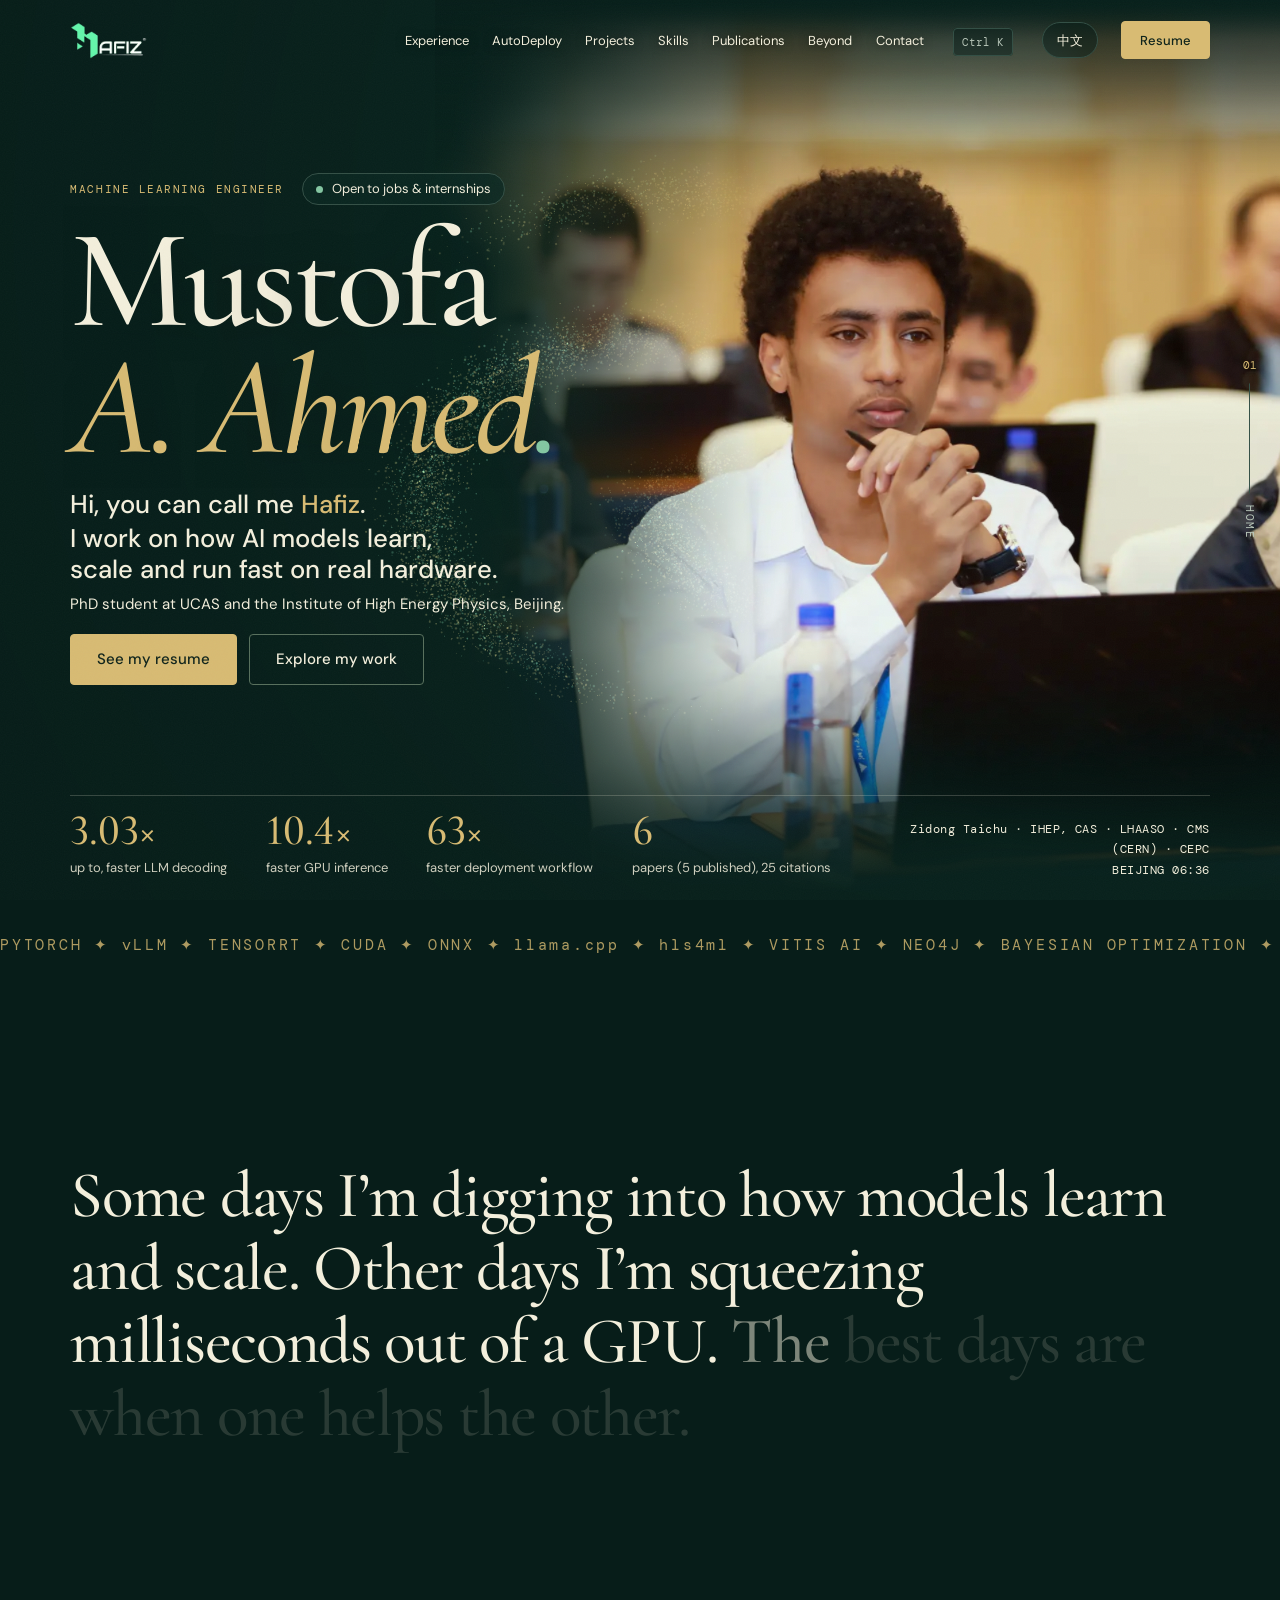
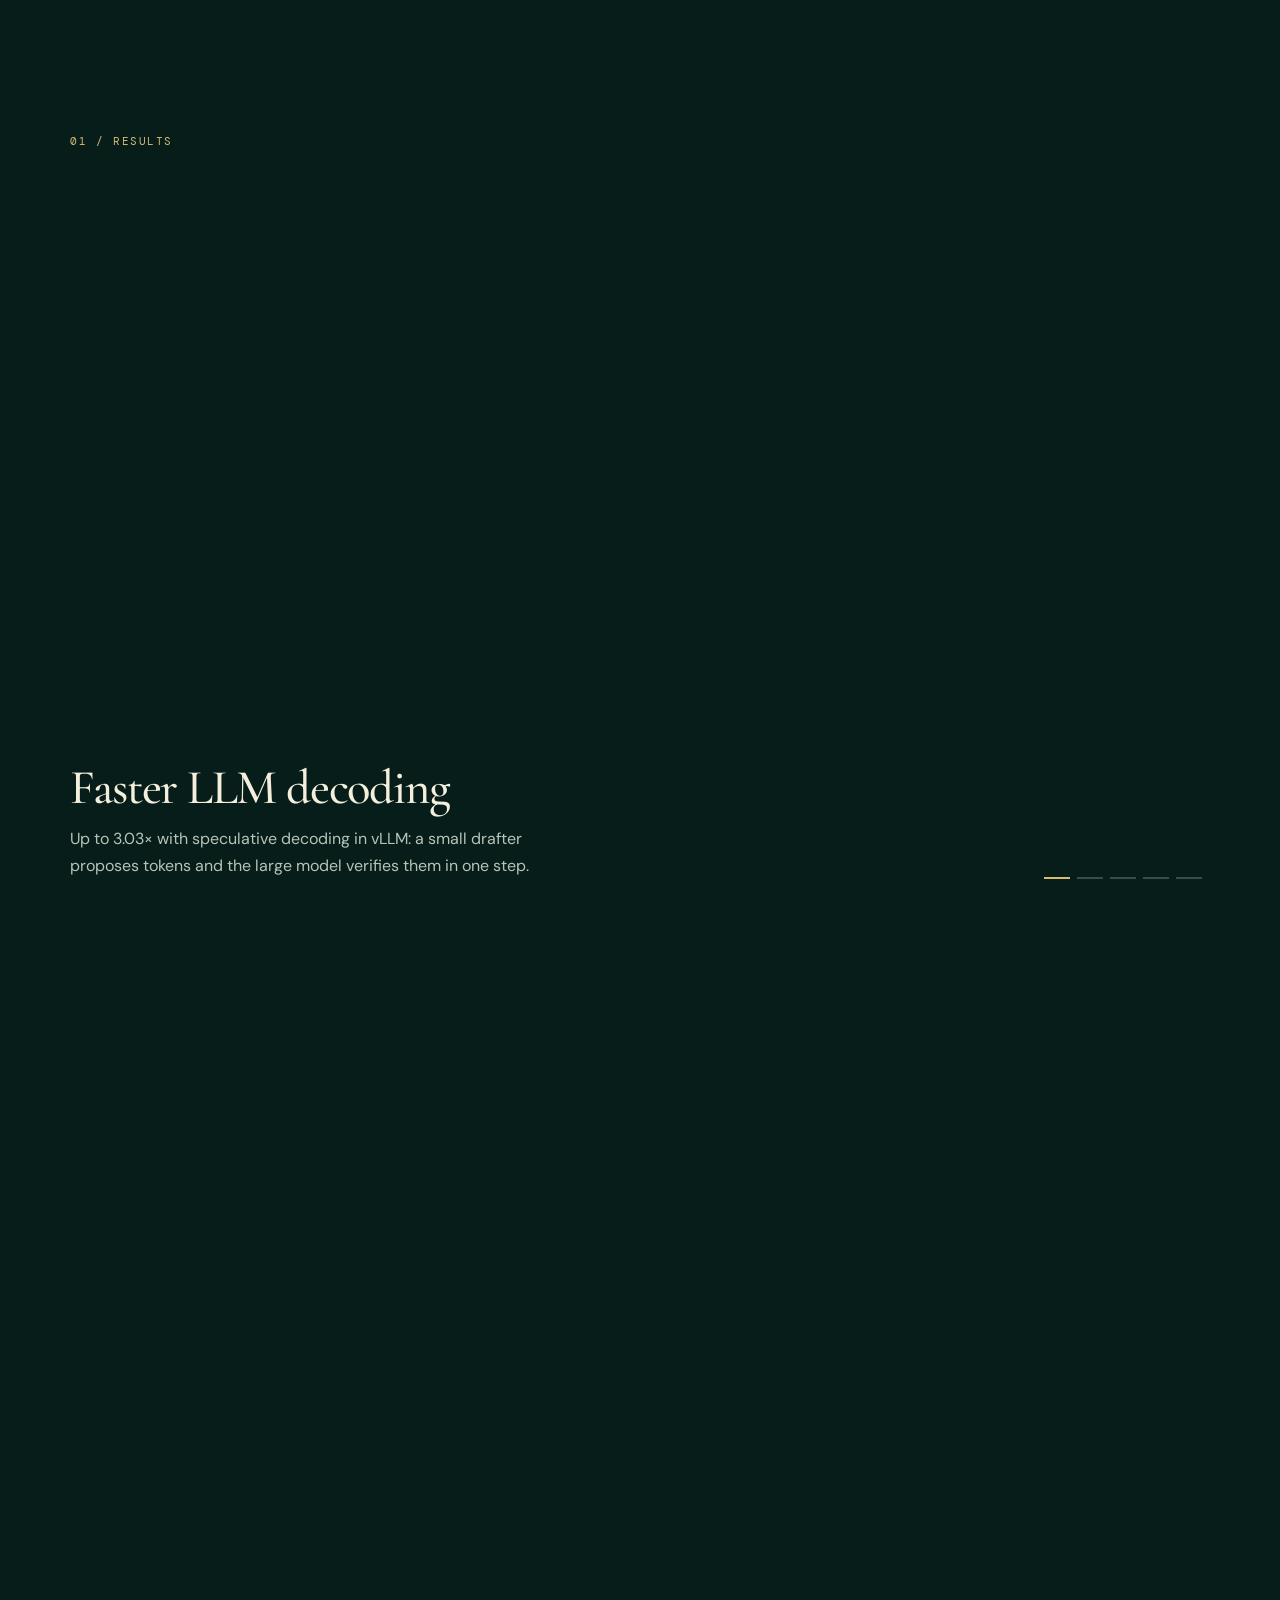
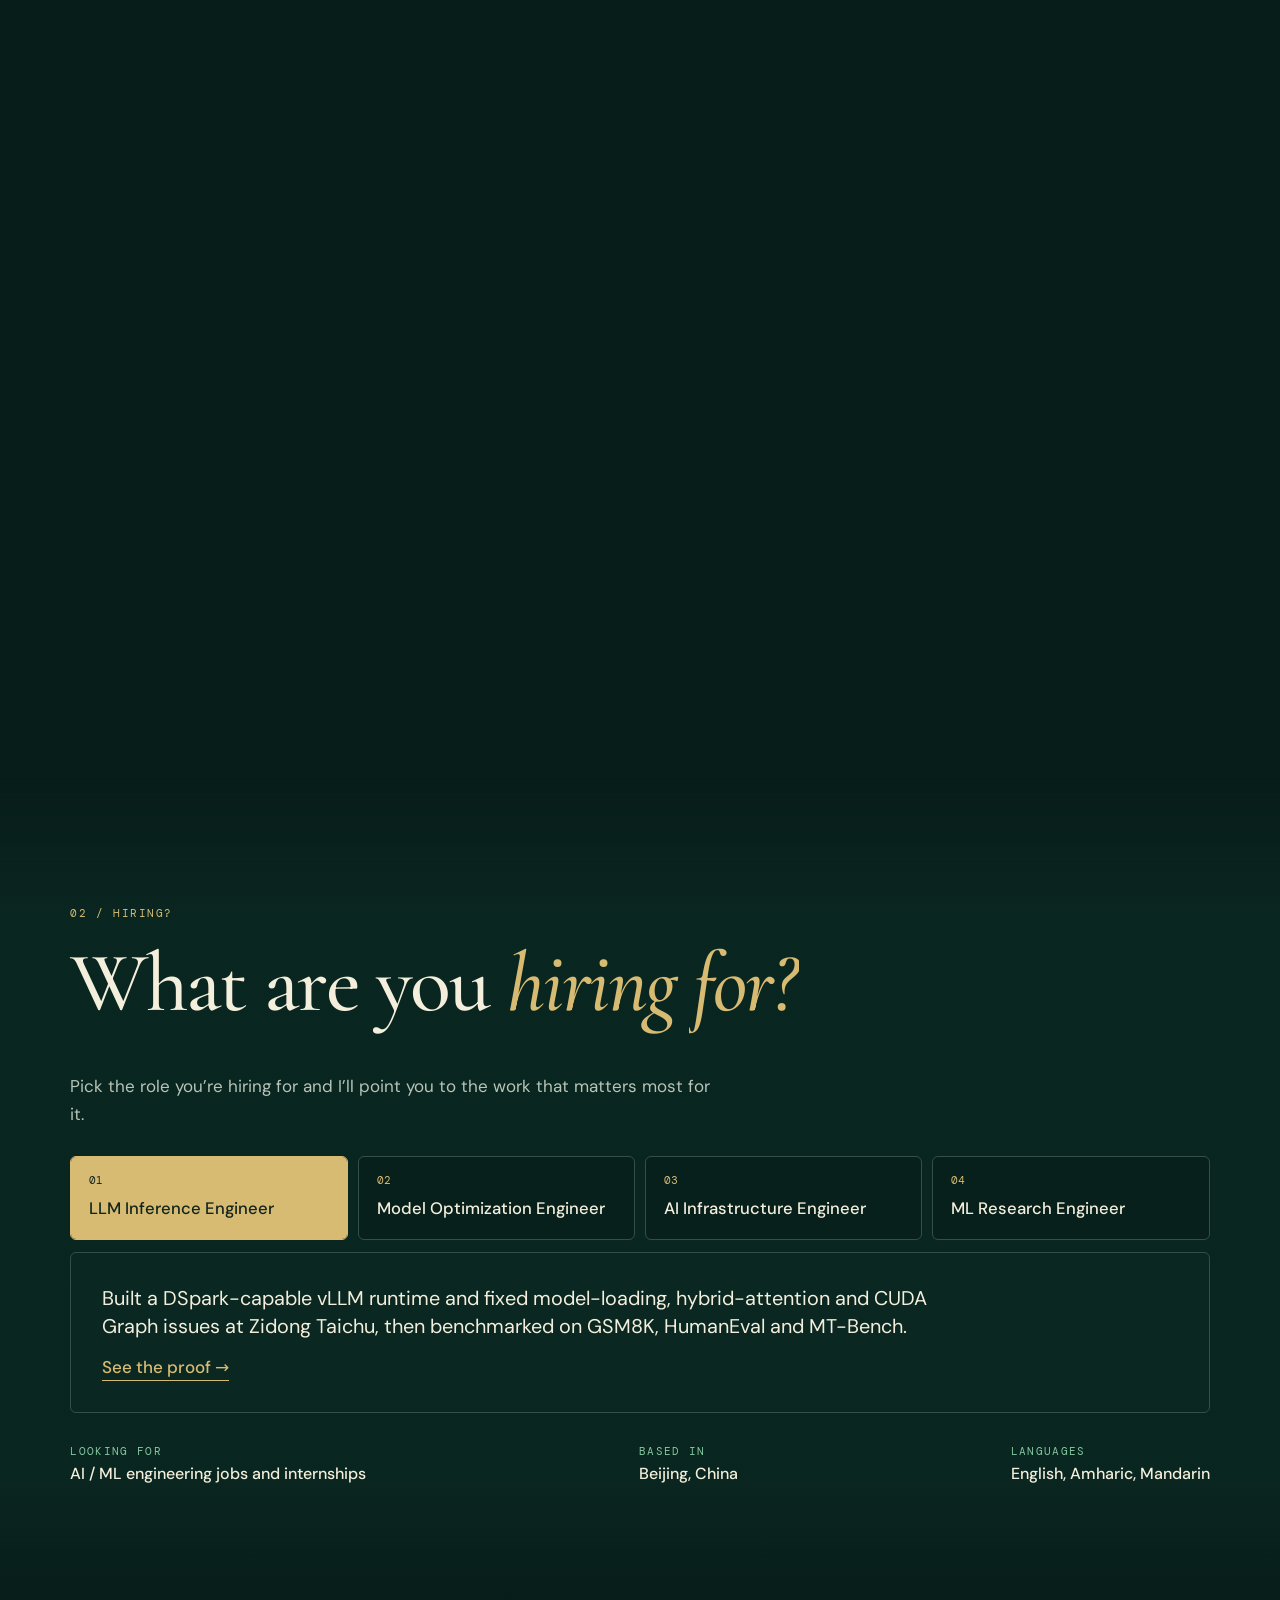
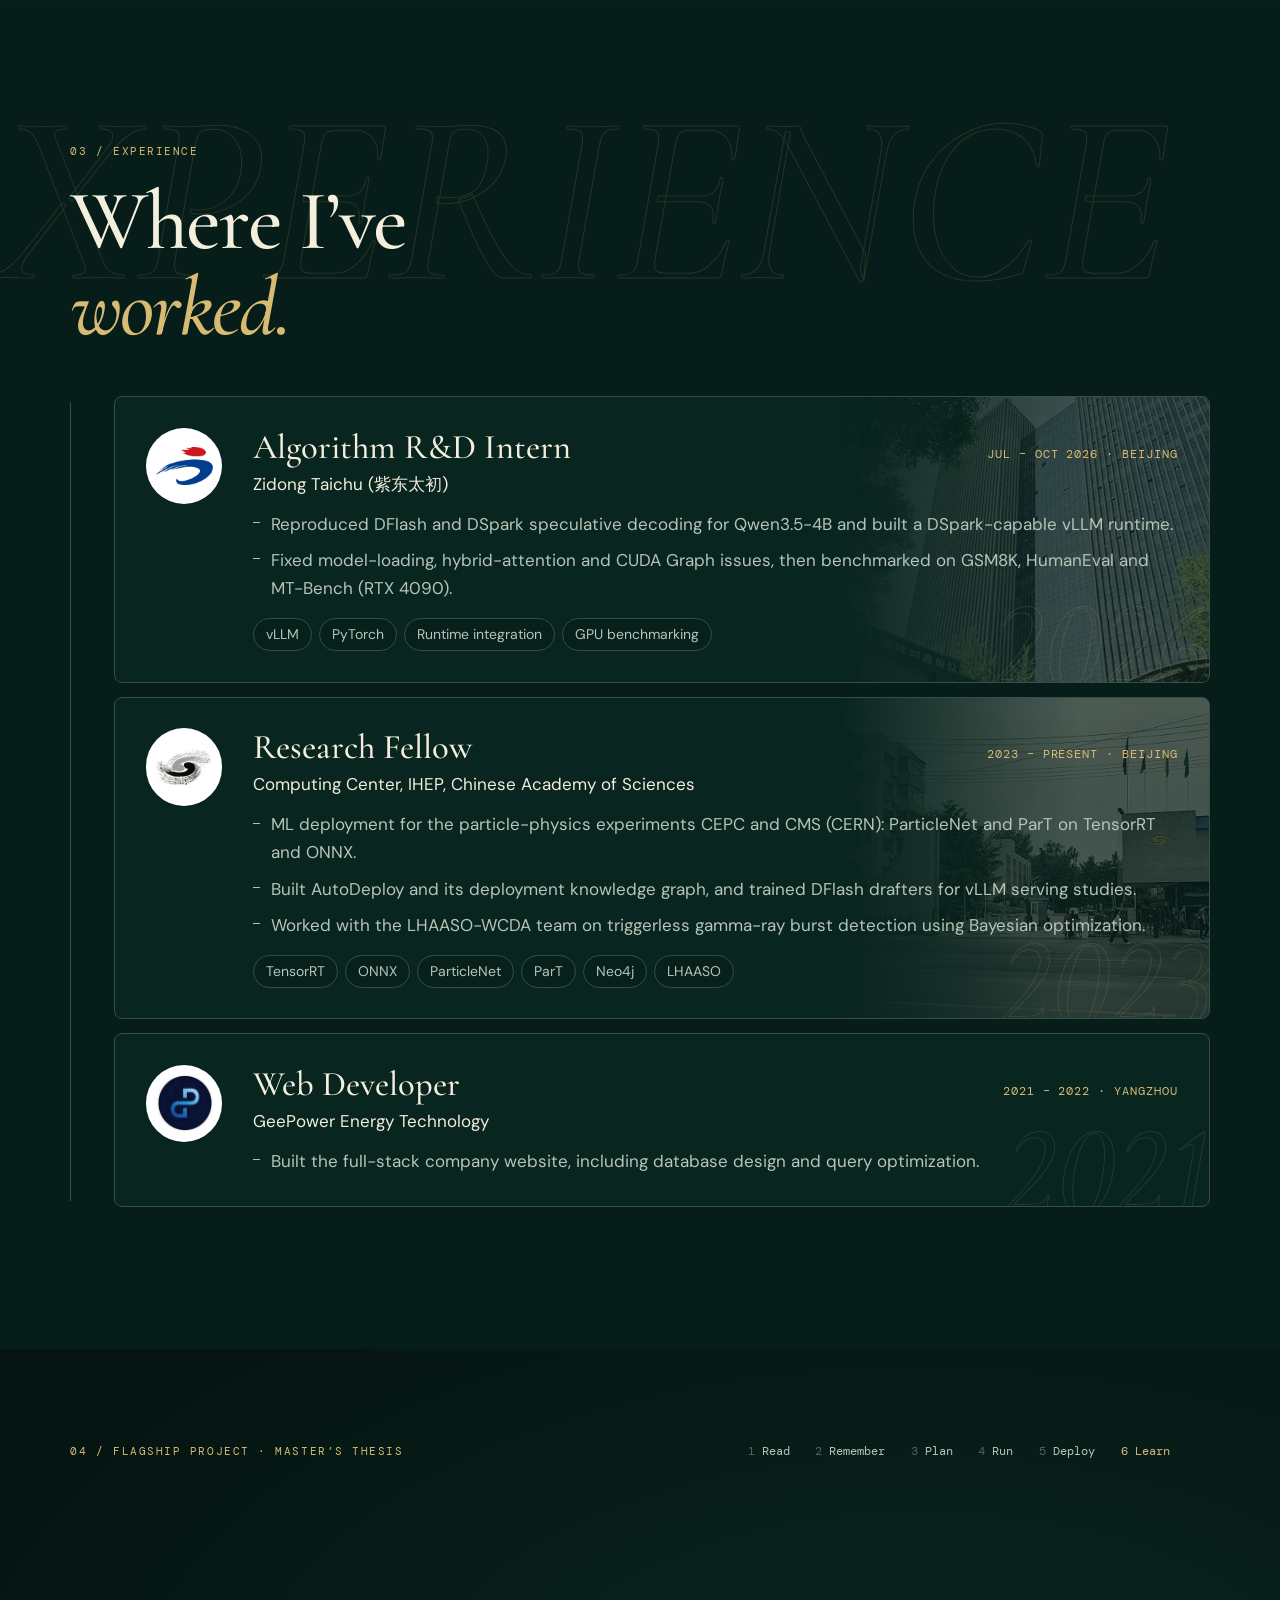
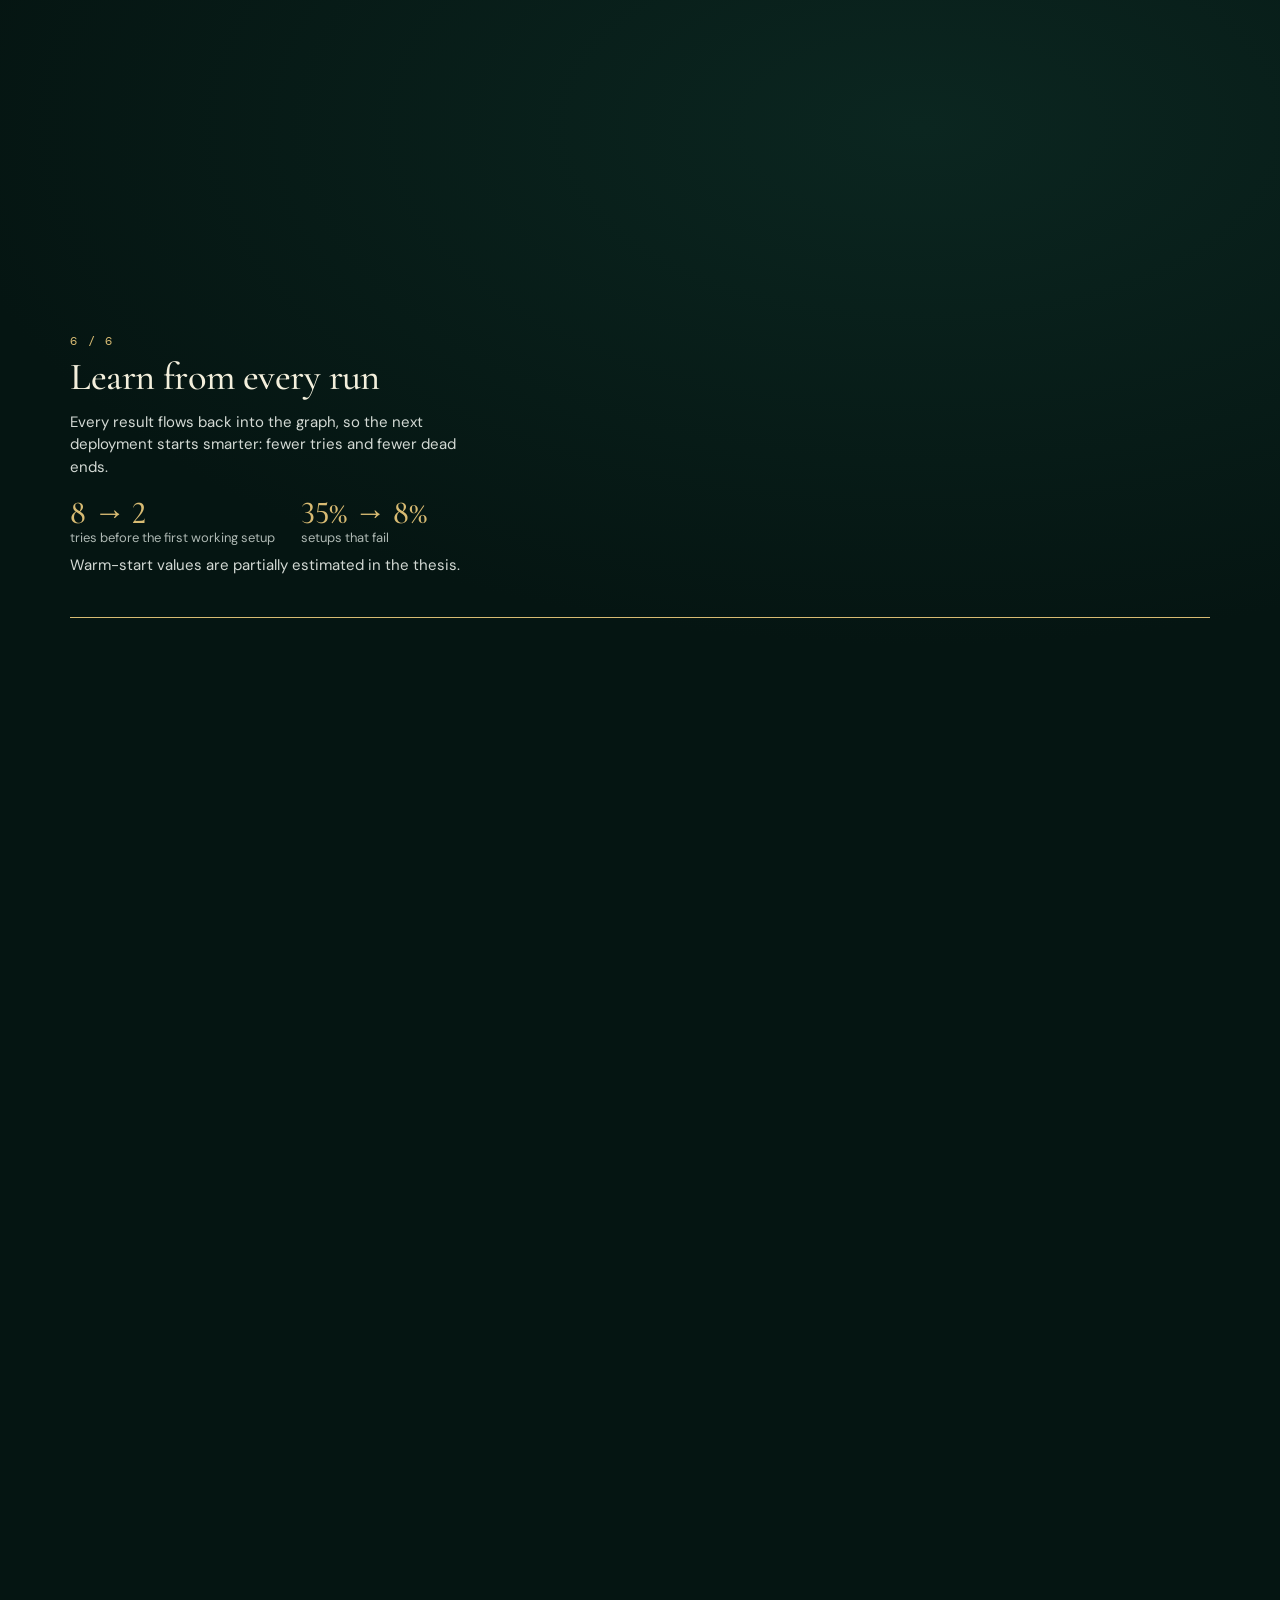
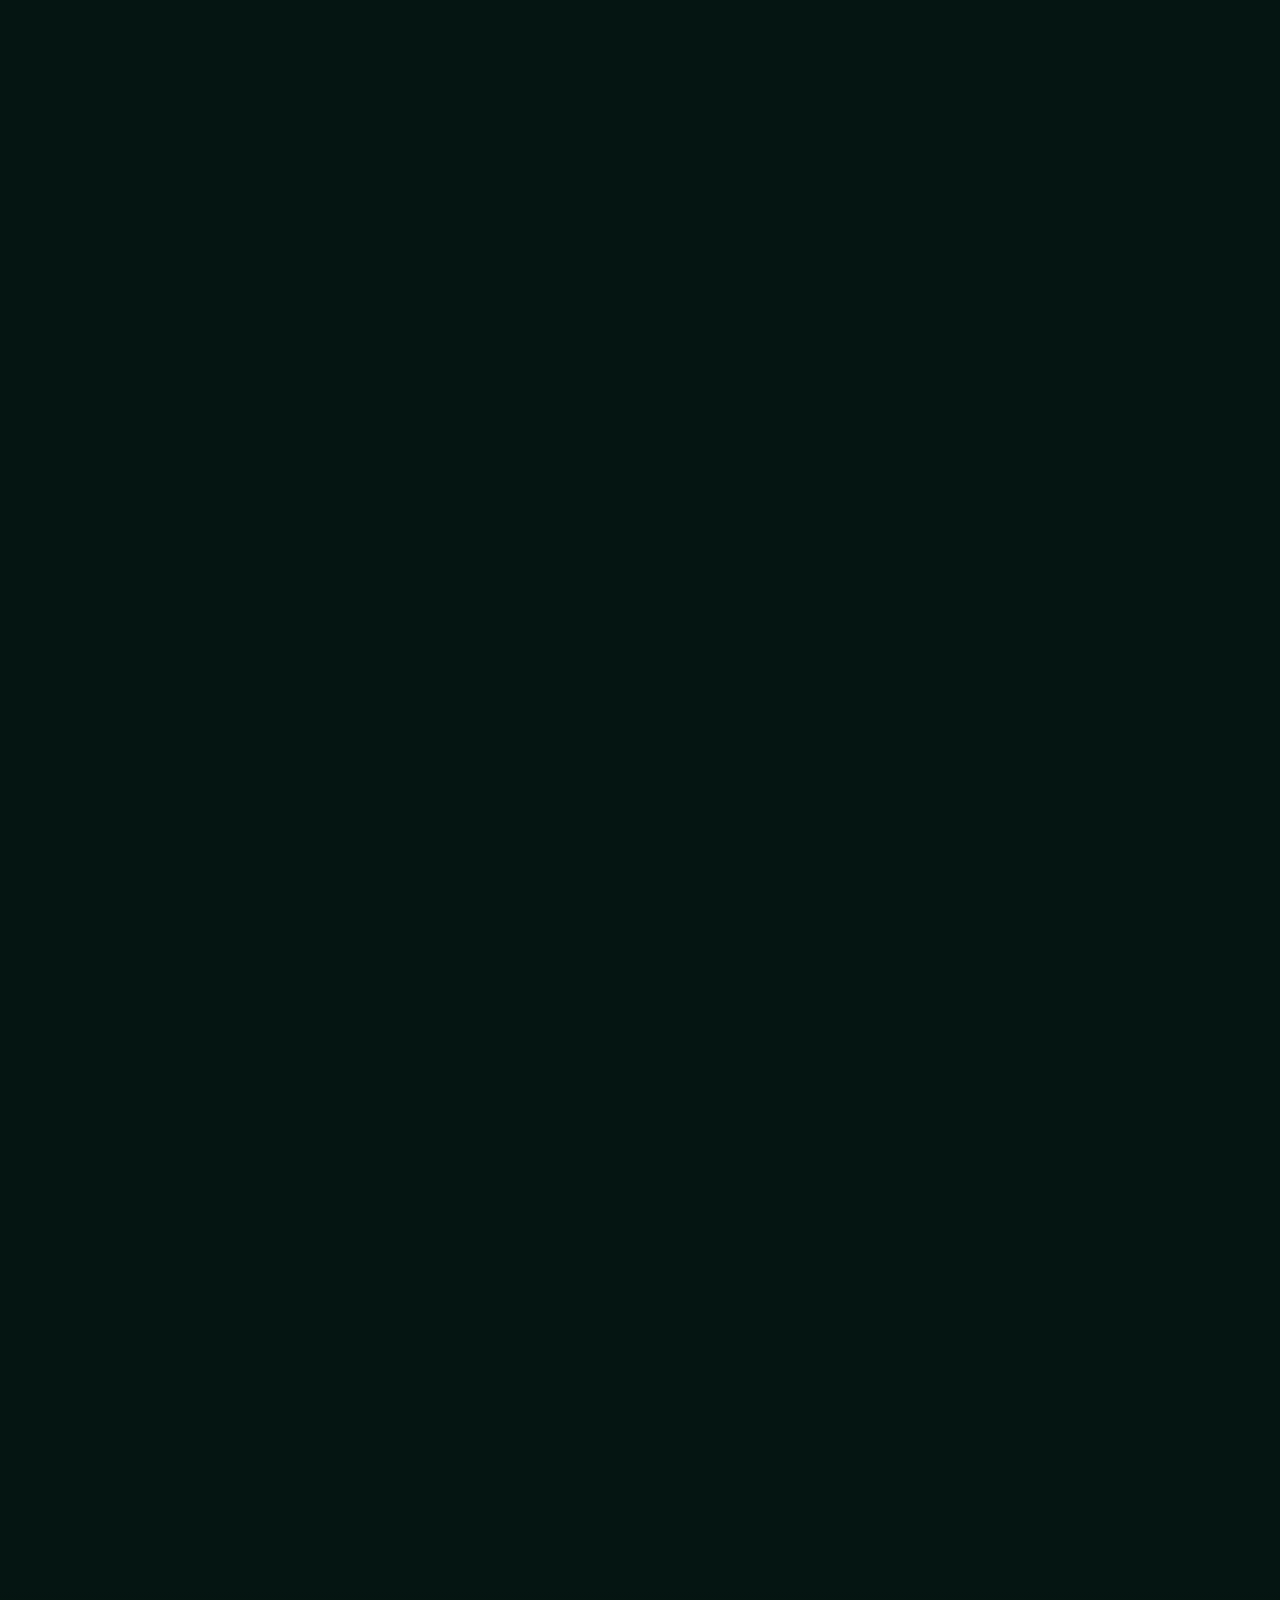
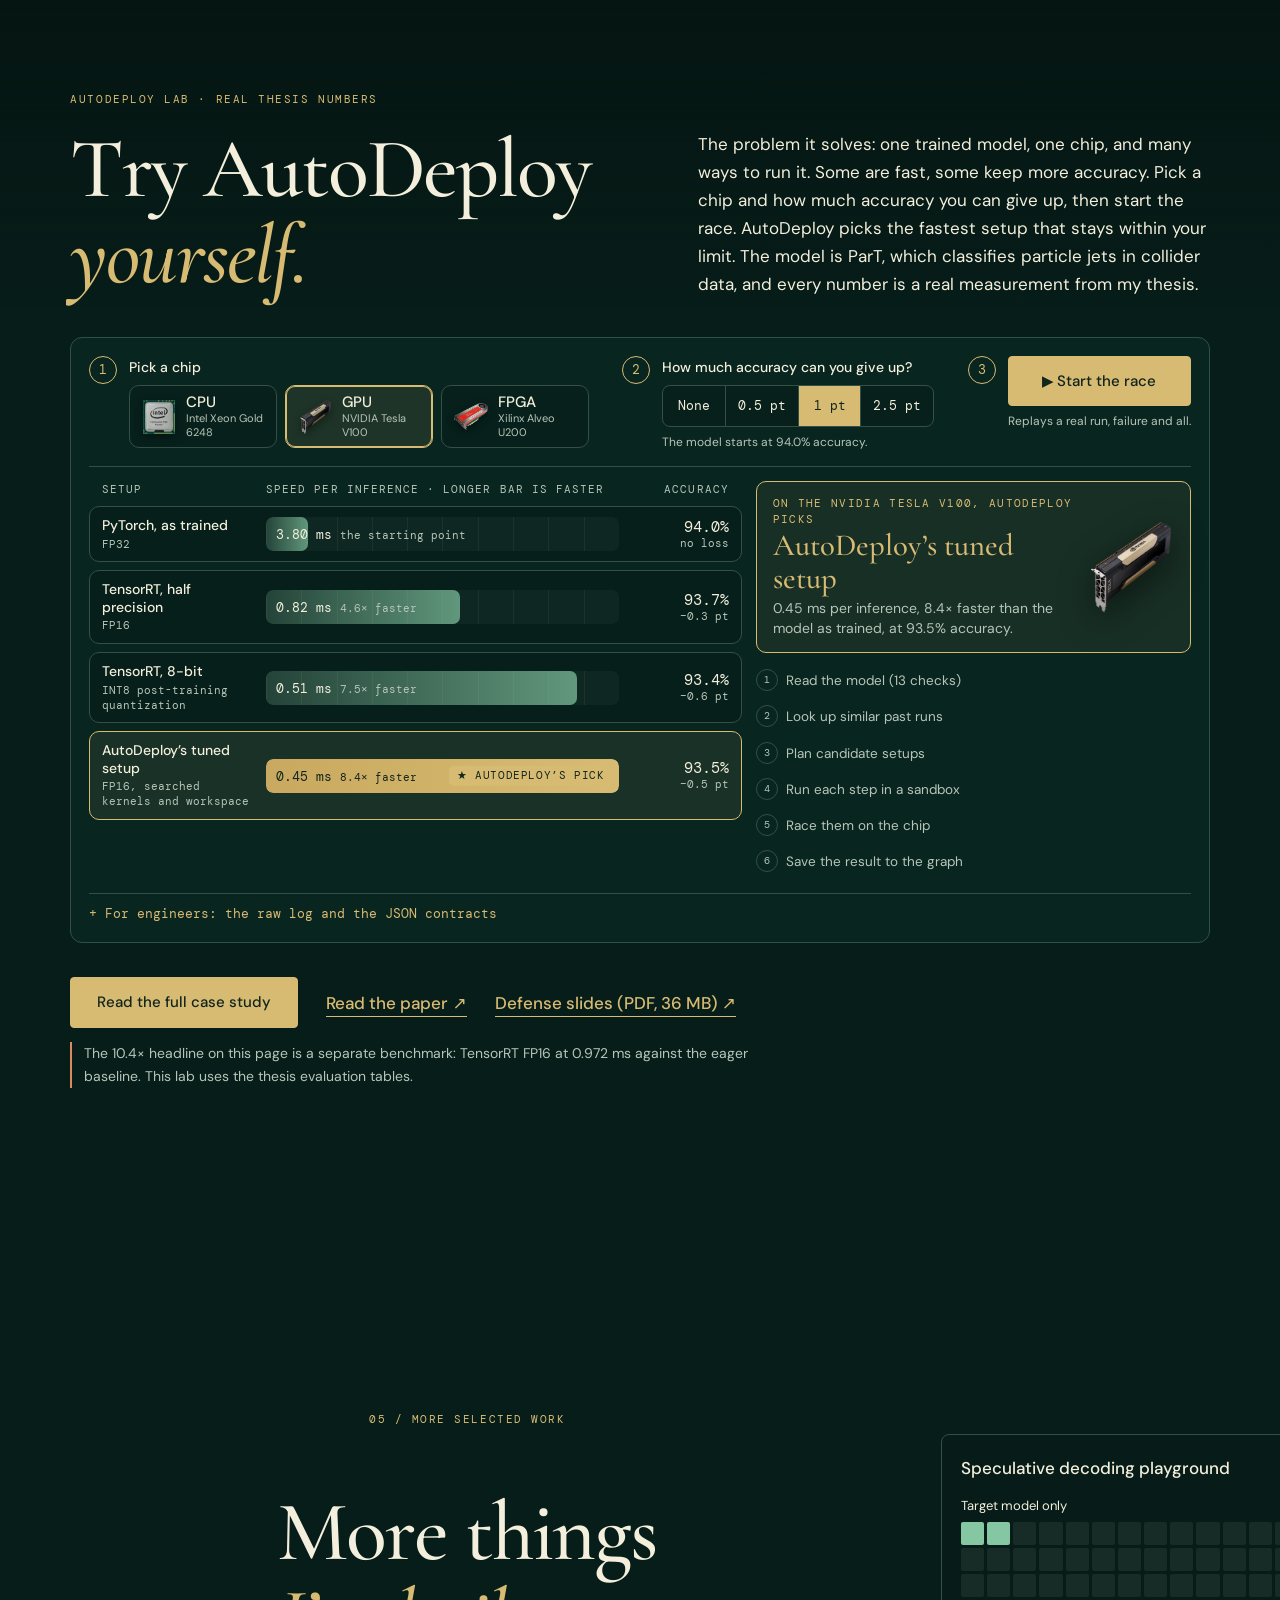
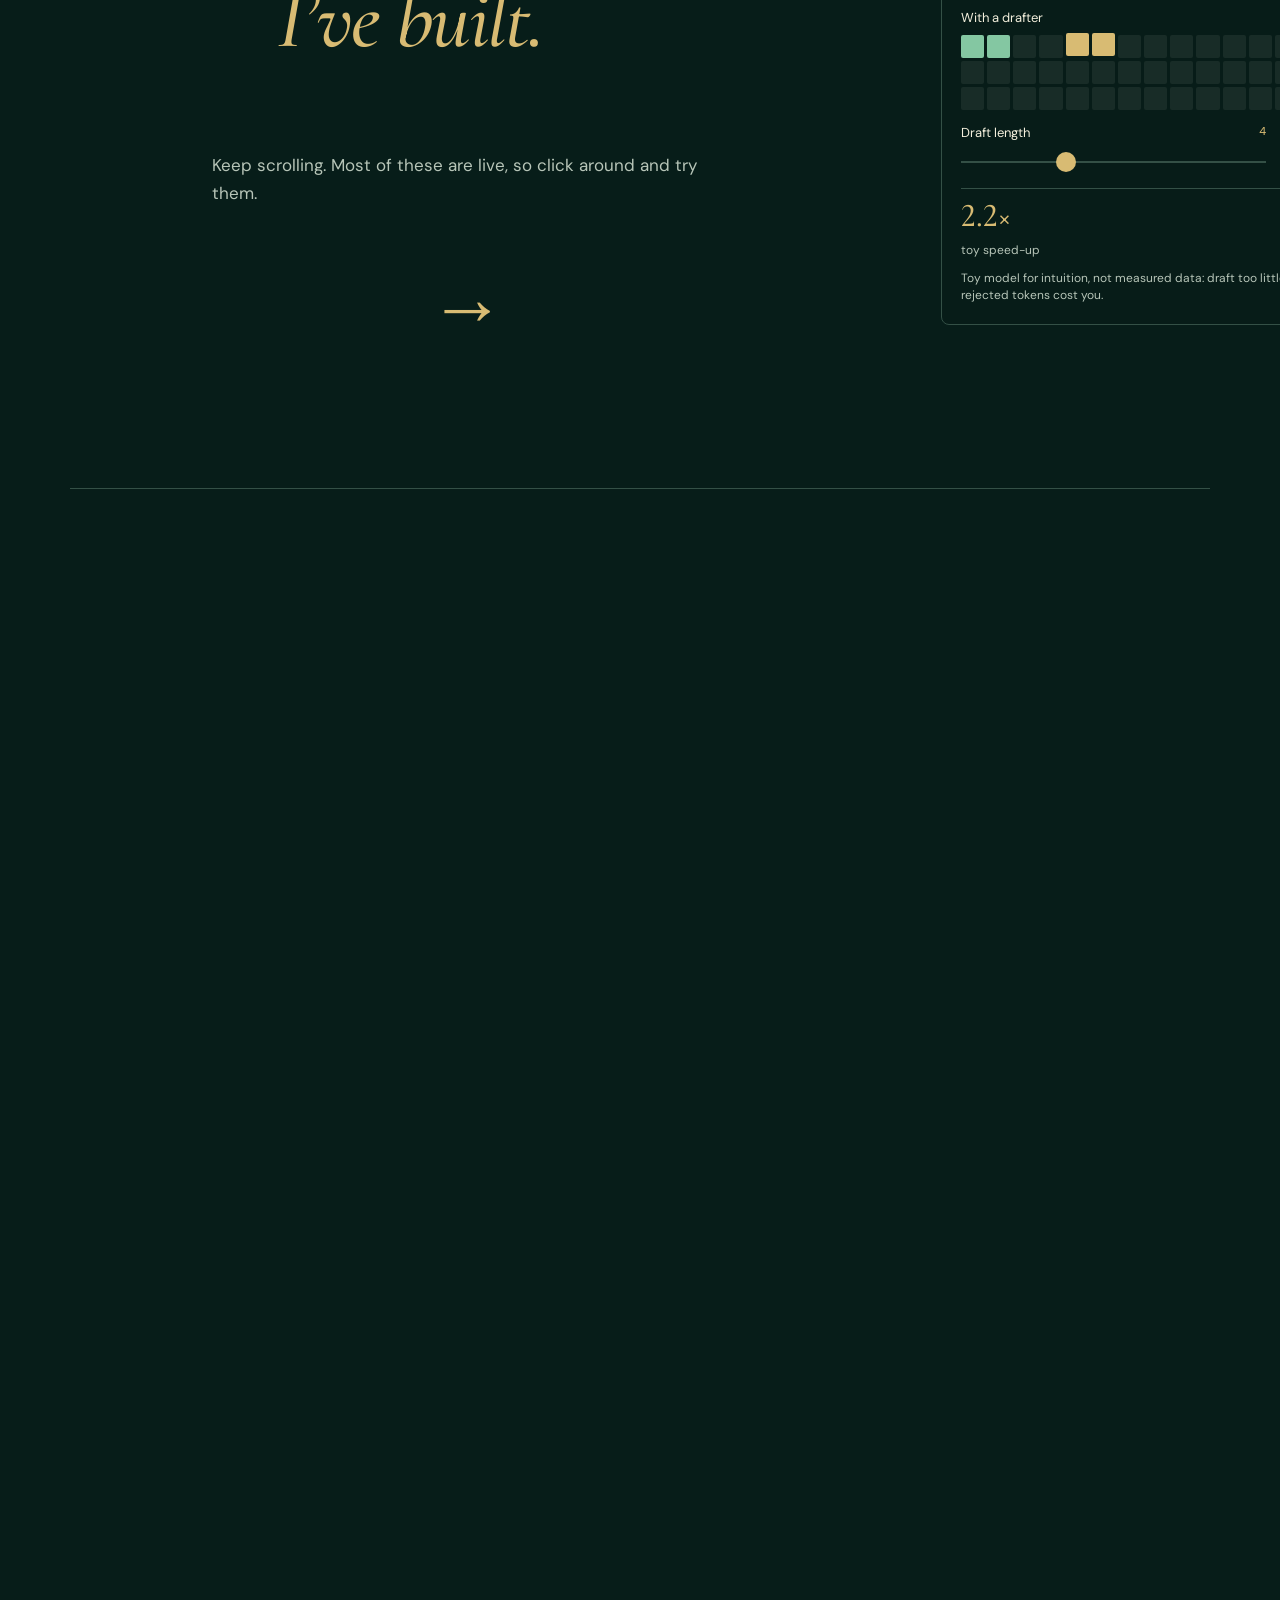
==== commit 7bedbb83: "Improve the phone experience - Snap the Results, AutoDeploy and MetaHuman scroll stories to each ste" ====
--- a/index.html
+++ b/index.html
@@ -73,7 +73,8 @@
   <button id="language" type="button" lang="zh-CN" data-magnetic>中文</button>
   <a class="button small primary header-resume" data-resume data-magnetic href="assets/Mustofa-Ahmed-Resume-EN.pdf" target="_blank" rel="noopener" data-cursor="PDF"><span data-en="Resume" data-zh="简历">Resume</span></a>
   <button id="menu" type="button" aria-label="Open menu" aria-expanded="false" aria-controls="nav"><i></i><i></i></button>
-</header>
+</header>
+<p class="m-now" aria-hidden="true"><span></span></p>
 
 <aside class="rail" aria-hidden="true">
   <span class="rail-index">01</span>
@@ -120,7 +121,7 @@
 <!-- Scroll story: particles form each result. The numbers are also real text for screen readers and non-WebGL browsers. -->
 <section class="numbers" id="numbers" data-rail-en="Results" data-rail-zh="成果">
   <div class="numbers-sticky">
-    <p class="eyebrow numbers-label" data-en="01 / Results" data-zh="01 / 成果">01 / Results</p>
+    <p class="eyebrow numbers-label sec-label" data-en="01 / Results" data-zh="01 / 成果">01 / Results</p>
     <ol class="steps">
       <li class="step" data-shape="n303">
         <span class="big-num">3.03×</span>
@@ -152,8 +153,8 @@
   </div>
 </section>
 
-<section class="fit" id="fit" data-rail-en="Your role" data-rail-zh="岗位匹配" data-shape="network" data-dim=".3" data-ink=".6">
-  <p class="eyebrow" data-en="02 / Hiring?" data-zh="02 / 正在招聘？">02 / Hiring?</p>
+<section class="fit" id="fit" data-rail-en="Hiring" data-rail-zh="招聘" data-shape="network" data-dim=".3" data-ink=".6">
+  <p class="eyebrow sec-label" data-en="02 / Hiring?" data-zh="02 / 正在招聘？">02 / Hiring?</p>
   <h2 data-split data-en="What are you <i>hiring for?</i>" data-zh="你在招聘<i>什么岗位？</i>">What are you <i>hiring for?</i></h2>
   <p class="fit-note" data-reveal data-en="Pick the role you’re hiring for and I’ll point you to the work that matters most for it." data-zh="选择你正在招聘的岗位，我会为你标出最相关的经历。">Pick the role you’re hiring for and I’ll point you to the work that matters most for it.</p>
   <div class="roles" role="tablist" aria-label="Role" data-reveal>
@@ -177,7 +178,7 @@
 
 <section id="experience" class="experience" data-rail-en="Experience" data-rail-zh="经历" data-shape="network" data-dim=".2" data-ink=".55">
   <div class="ghost-wrap" aria-hidden="true"><span class="ghost" data-ghost>EXPERIENCE</span></div>
-  <p class="eyebrow" data-en="03 / Experience" data-zh="03 / 工作经历">03 / Experience</p>
+  <p class="eyebrow sec-label" data-en="03 / Experience" data-zh="03 / 工作经历">03 / Experience</p>
   <h2 data-split data-en="Where I’ve<br><i>worked.</i>" data-zh="我的<i>工作经历。</i>">Where I’ve<br><i>worked.</i></h2>
   <div class="timeline">
     <div class="timeline-line" aria-hidden="true"><i></i></div>
@@ -226,7 +227,7 @@
   <div class="dep-sticky">
     <canvas id="dep-canvas" role="img" aria-label="Animation following one model through AutoDeploy: a three-week manual timeline, the parser, the knowledge graph, the search for a Pareto frontier, about 320 executed steps, results on three hardware platforms and the closed loop."></canvas>
     <div class="dep-top">
-      <p class="eyebrow" data-en="04 / Flagship project · Master’s thesis" data-zh="04 / 旗舰项目 · 硕士论文">04 / Flagship project · Master’s thesis</p>
+      <p class="eyebrow sec-label" data-en="04 / Flagship project<span class='sl-extra'> · Master’s thesis</span>" data-zh="04 / 旗舰项目<span class='sl-extra'> · 硕士论文</span>">04 / Flagship project<span class="sl-extra"> · Master’s thesis</span></p>
       <ol class="dep-rail" aria-hidden="true"><li data-en="Read" data-zh="读取">Read</li><li data-en="Remember" data-zh="记忆">Remember</li><li data-en="Plan" data-zh="规划">Plan</li><li data-en="Run" data-zh="执行">Run</li><li data-en="Deploy" data-zh="部署">Deploy</li><li data-en="Learn" data-zh="学习">Learn</li></ol>
     </div>
     <div class="dep-steps">
@@ -355,7 +356,7 @@
   <div class="projects-sticky">
     <div class="track">
       <article class="panel panel-intro">
-        <p class="eyebrow" data-en="05 / More selected work" data-zh="05 / 更多精选项目">05 / More selected work</p>
+        <p class="eyebrow sec-label" data-en="05 / More selected work" data-zh="05 / 更多精选项目">05 / More selected work</p>
         <h2 data-split data-en="More things<br><i>I’ve built.</i>" data-zh="更多<i>我做过的项目。</i>">More things<br><i>I’ve built.</i></h2>
         <p class="panel-hint" data-en="Keep scrolling. Most of these are live, so click around and try them." data-zh="继续滚动。大部分都能直接上手，点一点试试。">Keep scrolling. Most of these are live, so click around and try them.</p>
         <span class="hint-arrow" aria-hidden="true">→</span>
@@ -514,7 +515,7 @@
 
 <section id="skills" class="skills" data-rail-en="Skills" data-rail-zh="技能" data-shape="network" data-dim=".2" data-ink=".55">
   <div class="ghost-wrap" aria-hidden="true"><span class="ghost" data-ghost>TOOLBOX</span></div>
-  <p class="eyebrow" data-en="06 / Skills" data-zh="06 / 专业技能">06 / Skills</p>
+  <p class="eyebrow sec-label" data-en="06 / Skills" data-zh="06 / 专业技能">06 / Skills</p>
   <h2 data-split data-en="The <i>toolbox.</i>" data-zh="我的<i>工具箱。</i>">The <i>toolbox.</i></h2>
   <div class="skill-list">
     <div class="skill-row" data-reveal><h3 data-en="LLM inference &amp; serving" data-zh="大模型推理与服务">LLM inference &amp; serving</h3><p class="chips"><span data-roles="inference">vLLM</span><span data-roles="inference">llama.cpp</span><span data-roles="inference optim">DFlash</span><span data-roles="inference optim">DSpark</span><span data-roles="inference">MTP</span><span data-roles="inference">CUDA Graphs</span></p></div>
@@ -528,7 +529,7 @@
 
 <section id="publications" class="publications" data-rail-en="Publications" data-rail-zh="论文" data-shape="network" data-dim=".14" data-ink=".45">
   <div class="ghost-wrap" aria-hidden="true"><span class="ghost" data-ghost>PAPERS</span></div>
-  <p class="eyebrow" data-en="07 / Publications" data-zh="07 / 发表论文">07 / Publications</p>
+  <p class="eyebrow sec-label" data-en="07 / Publications" data-zh="07 / 发表论文">07 / Publications</p>
   <h2 data-split data-en="Papers and<br><i>talks.</i>" data-zh="论文与<i>报告。</i>">Papers and<br><i>talks.</i></h2>
   <p class="pub-name" data-reveal data-en="On papers my name is Abdulhafiz Ahmed Mustofa." data-zh="论文署名为 Abdulhafiz Ahmed Mustofa。">On papers my name is Abdulhafiz Ahmed Mustofa.</p>
   <ul class="scholar" data-reveal>
@@ -560,7 +561,7 @@
 
 <section id="background" class="background" data-rail-en="Background" data-rail-zh="背景" data-shape="network" data-dim=".2" data-ink=".55">
   <div>
-    <p class="eyebrow" data-en="08 / Education" data-zh="08 / 教育背景">08 / Education</p>
+    <p class="eyebrow sec-label" data-en="08 / Education" data-zh="08 / 教育背景">08 / Education</p>
     <ul class="edu">
       <li class="edu-card" data-spot data-reveal>
         <figure><img src="assets/showcase/edu-ucas-yanqi.webp" width="800" height="654" alt="University of Chinese Academy of Sciences, Yanqi Lake campus" loading="lazy"></figure>
@@ -589,7 +590,7 @@
     </ul>
   </div>
   <div>
-    <p class="eyebrow" data-en="09 / Awards" data-zh="09 / 荣誉奖项">09 / Awards</p>
+    <p class="eyebrow sec-label" data-en="09 / Awards" data-zh="09 / 荣誉奖项">09 / Awards</p>
     <ul class="awards">
       <li data-spot data-reveal><span class="year">2026</span><span data-en="CSC Chinese Government Scholarship" data-zh="中国政府奖学金（CSC）">CSC Chinese Government Scholarship</span></li>
       <li data-spot data-reveal><span class="year">2026</span><span data-en="IHEP Director’s Award, Best Graduation Project" data-zh="高能物理研究所第 25 届所长奖 · 优秀毕业设计">IHEP Director’s Award, Best Graduation Project</span></li>
@@ -600,7 +601,7 @@
 </section>
 
 <section id="beyond" class="beyond-intro" data-rail-en="Beyond code" data-rail-zh="代码之外" data-shape="network" data-dim=".16" data-ink=".9">
-  <p class="eyebrow" data-en="10 / Beyond the code" data-zh="10 / 代码之外">10 / Beyond the code</p>
+  <p class="eyebrow sec-label" data-en="10 / Beyond the code" data-zh="10 / 代码之外">10 / Beyond the code</p>
   <h2 data-split data-en="What I make<br><i>for fun.</i>" data-zh="我业余时间<br><i>做的东西。</i>">What I make<br><i>for fun.</i></h2>
   <p class="beyond-lead" data-reveal data-en="When nobody is asking, this is what I build: digital humans, Unreal Engine worlds and songs with AI voices." data-zh="没人要求的时候，我会做这些：数字人、虚幻引擎世界，以及用 AI 人声创作的歌曲。">When nobody is asking, this is what I build: digital humans, Unreal Engine worlds and songs with AI voices.</p>
 </section>
@@ -687,7 +688,7 @@
 </section>
 
 <section id="contact" class="contact" data-rail-en="Contact" data-rail-zh="联系" data-shape="ring" data-dim=".5" data-ink="1">
-  <p class="eyebrow" data-en="11 / Let’s build something" data-zh="11 / 期待一起创造">11 / Let’s build something</p>
+  <p class="eyebrow sec-label" data-en="11 / Let’s build something" data-zh="11 / 期待一起创造">11 / Let’s build something</p>
   <h2 class="contact-title" id="contact-title" data-en="Your next teammate?" data-zh="期待成为你的新队友。">Your next teammate?</h2>
   <div class="contact-grid">
     <div>
--- a/styles.css
+++ b/styles.css
@@ -1171,6 +1171,59 @@
   .pick-chip{right:10px;width:62px;height:62px}
 }
 
+/* Touch screens: each scroll-story step is a snap point the page stops on */
+html.snap-on{scroll-snap-type:y proximity}
+.snap-on #numbers,.snap-on #autodeploy,.snap-on #meta{position:relative}
+.snap-pt{position:absolute;left:0;width:1px;height:1px;pointer-events:none;scroll-snap-align:start;scroll-snap-stop:always}
+.m-now{display:none}
+/* Phones: clearer section labels, larger text and tap targets, less crowding */
+@media(max-width:760px){
+  .sec-label{display:inline-flex;align-items:center;width:fit-content;justify-self:start;align-self:flex-start;max-width:100%;padding:8px 15px;margin-bottom:18px;border:1px solid rgb(216 187 115 / .5);border-radius:30px;background:rgb(216 187 115 / .09);font-size:13px;line-height:1.2;letter-spacing:.12em;white-space:nowrap}
+  .sl-extra{display:none}
+  .numbers-label.sec-label,.dep-top .sec-label{margin-bottom:0}
+  .ghost-wrap{display:none}
+  .eyebrow{font-size:12px}
+  .m-now{display:flex;position:fixed;top:calc(10px + env(safe-area-inset-top));left:var(--gutter);z-index:99;align-items:center;gap:8px;max-width:calc(100% - var(--gutter) * 2);padding:7px 14px 7px 11px;border:1px solid rgb(216 187 115 / .4);border-radius:30px;background:rgb(7 29 25 / .92);-webkit-backdrop-filter:blur(8px);backdrop-filter:blur(8px);font:500 12px/1 var(--mono);letter-spacing:.12em;text-transform:uppercase;color:var(--gold);opacity:0;transform:translateY(-10px);pointer-events:none;transition:opacity .35s,transform .45s var(--ease)}
+  .m-now:before{content:"";flex:none;width:6px;height:6px;border-radius:50%;background:var(--gold)}
+  .site-header.hide~.m-now.on{opacity:1;transform:none}
+  .hero-stats{grid-template-columns:repeat(2,minmax(0,1fr));gap:16px 18px}
+  .hero-stats b{font-size:clamp(30px,9vw,40px)}
+  .hero-stats span{font-size:13px;line-height:1.3}
+  .hero-trust{font-size:12px;line-height:1.6}
+  .dep-chips span,.dep-scroll{font-size:13px!important}
+  .dep-step p{font-size:15px}
+  .chip-pick small,.lab-field .chip-pick small{font-size:11.5px}
+  .race-name small,.race-time em,.race-acc em{font-size:12px}
+  .race-legend{font-size:11.5px}
+  .race-flag{font-size:11px}
+  .pg-note,.doi,.contact-label,.fabric-info{font-size:13px}
+  .badge{font-size:12.5px}
+  .facts dt{font-size:12px}
+  .meta,.edu-years{font-size:12.5px}
+  .ai-tag{font-size:11px}
+  #agent-status{font-size:12px}
+  .agent-logos b{font-size:12.5px}
+  .agent-logos small{font-size:11px}
+  .fabric-read span{font-size:12.5px}
+  .agent-prompts{gap:8px}
+  .agent-prompts button{min-height:44px;padding:10px 14px;font-size:14px}
+  .seg button{min-height:42px}
+  .dep-tabs button{min-height:40px;padding:8px 14px;font-size:13px}
+  .text-link{position:relative}
+  .text-link:after{content:"";position:absolute;inset:-10px -6px}
+  .contact-list li{min-height:62px}
+  .contact-list a{display:inline-flex;align-items:center;min-height:44px}
+  .contact-list .copy{min-height:42px;padding-inline:16px}
+  .site-footer a{display:inline-flex;align-items:center;min-height:44px}
+  #language{min-height:40px;min-width:56px}
+  .dep-rail{display:none}
+  .dep-pick small{font-size:12px}
+  .seg.small button{min-height:40px;font-size:12.5px}
+  .hero-tags .eyebrow{font-size:12px}
+  .bit-picker button{min-height:42px;min-width:48px}
+  .wcda-kept{font-size:12px}
+}
+
 /* Motion turned off, or the script failed: everything is a plain, readable page. */
 @media(prefers-reduced-motion:reduce){
   html{scroll-behavior:auto}
